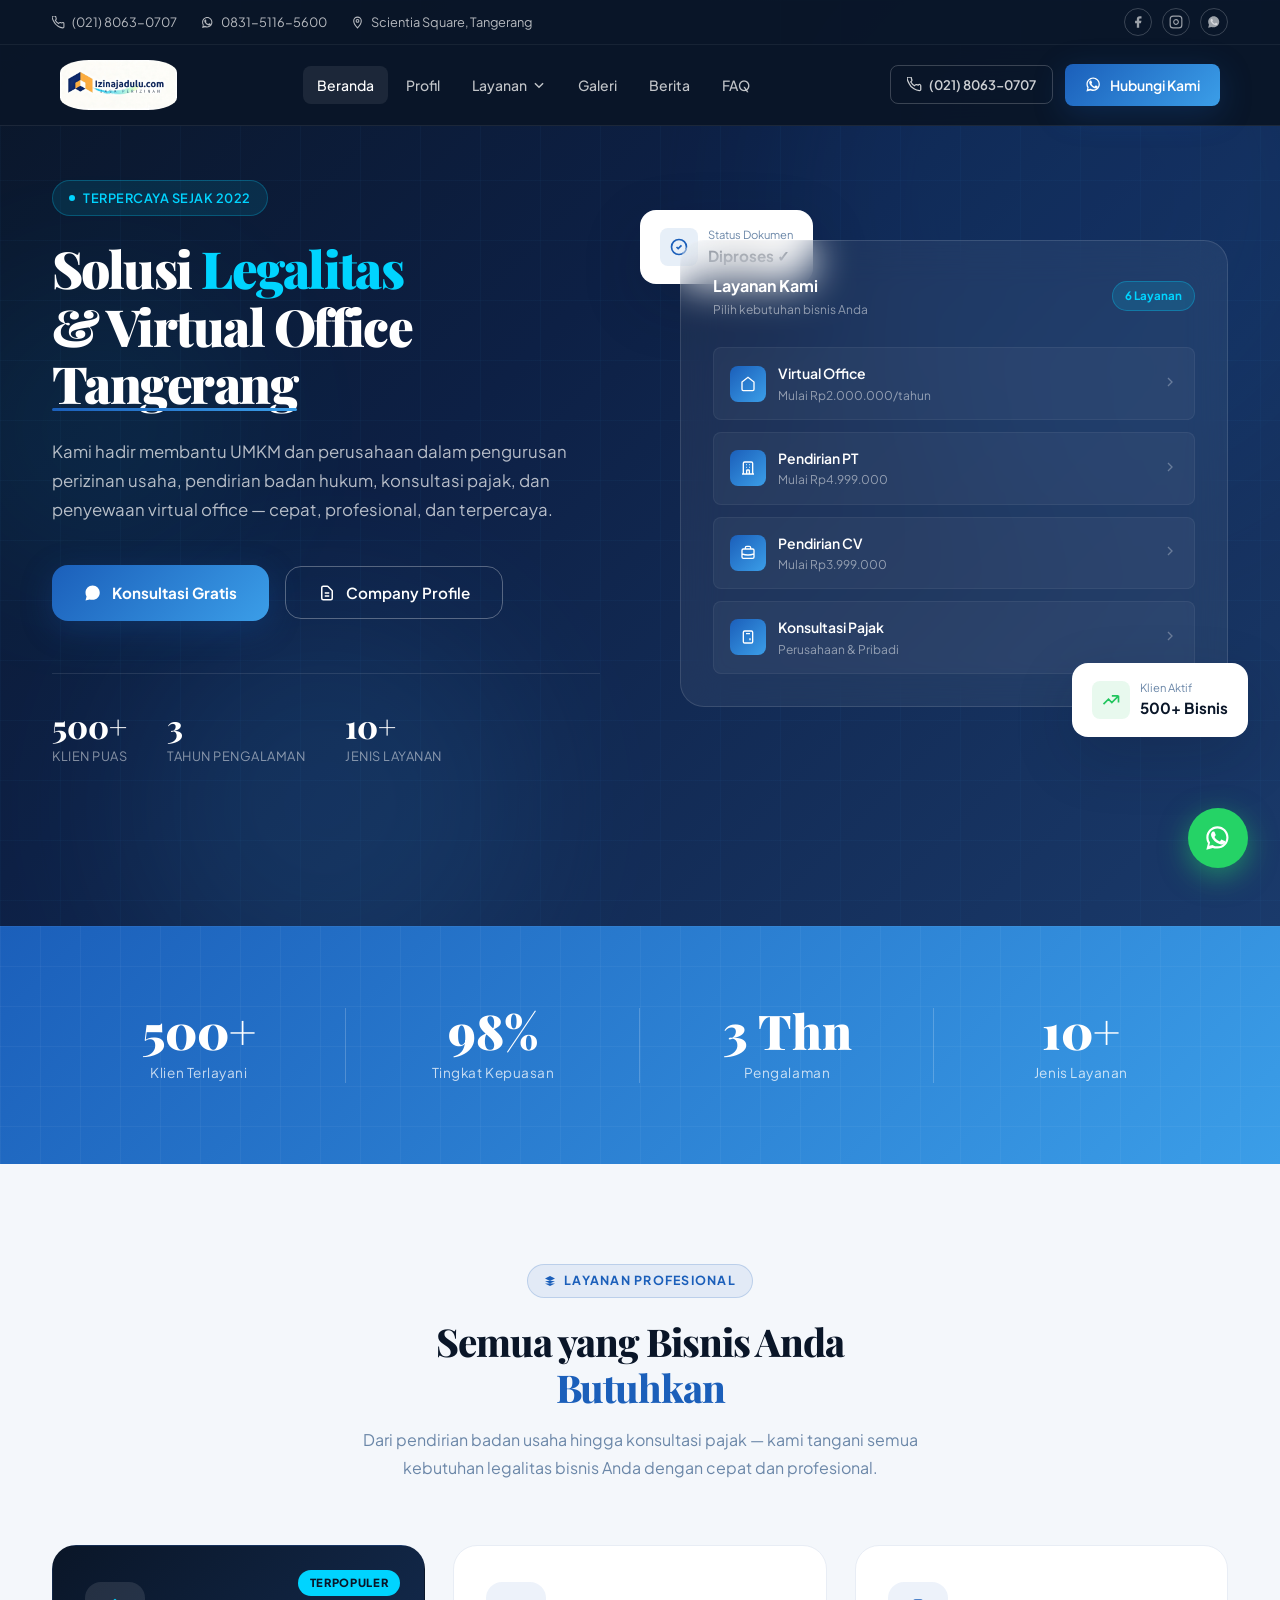
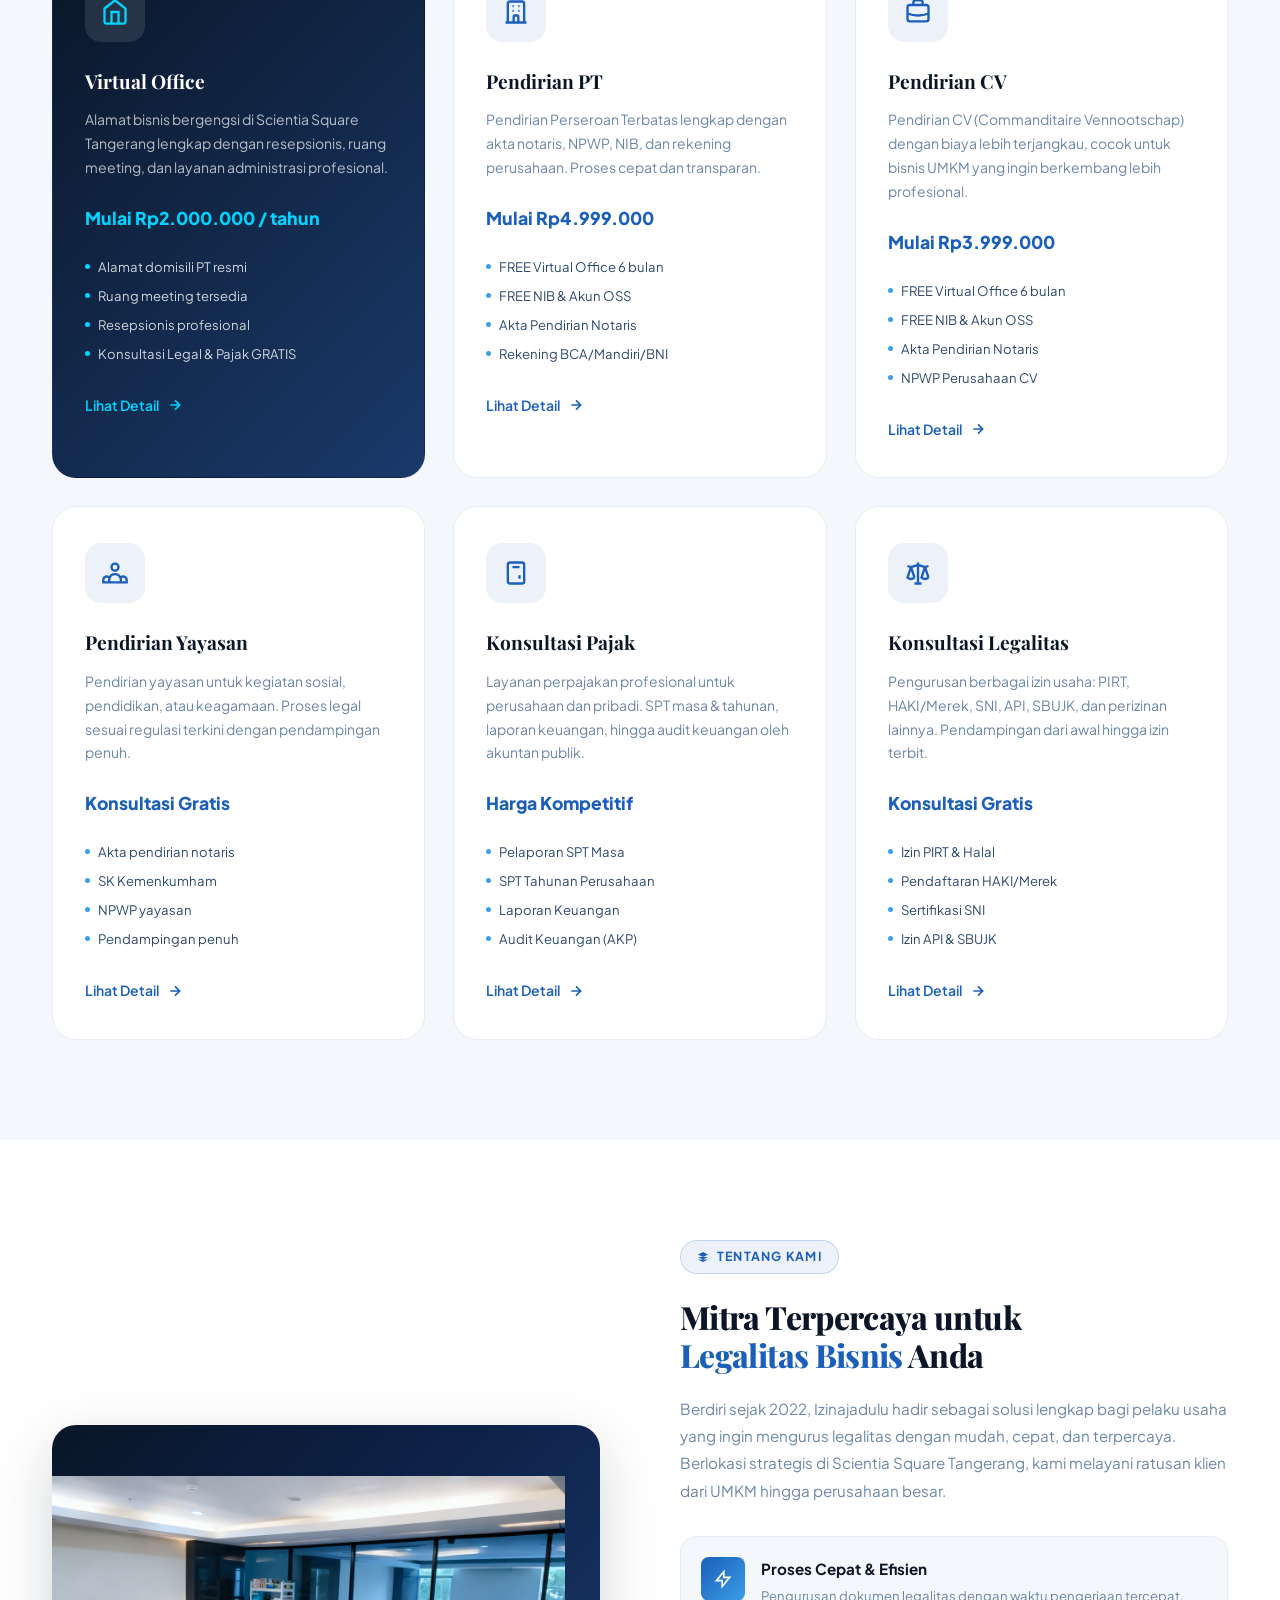
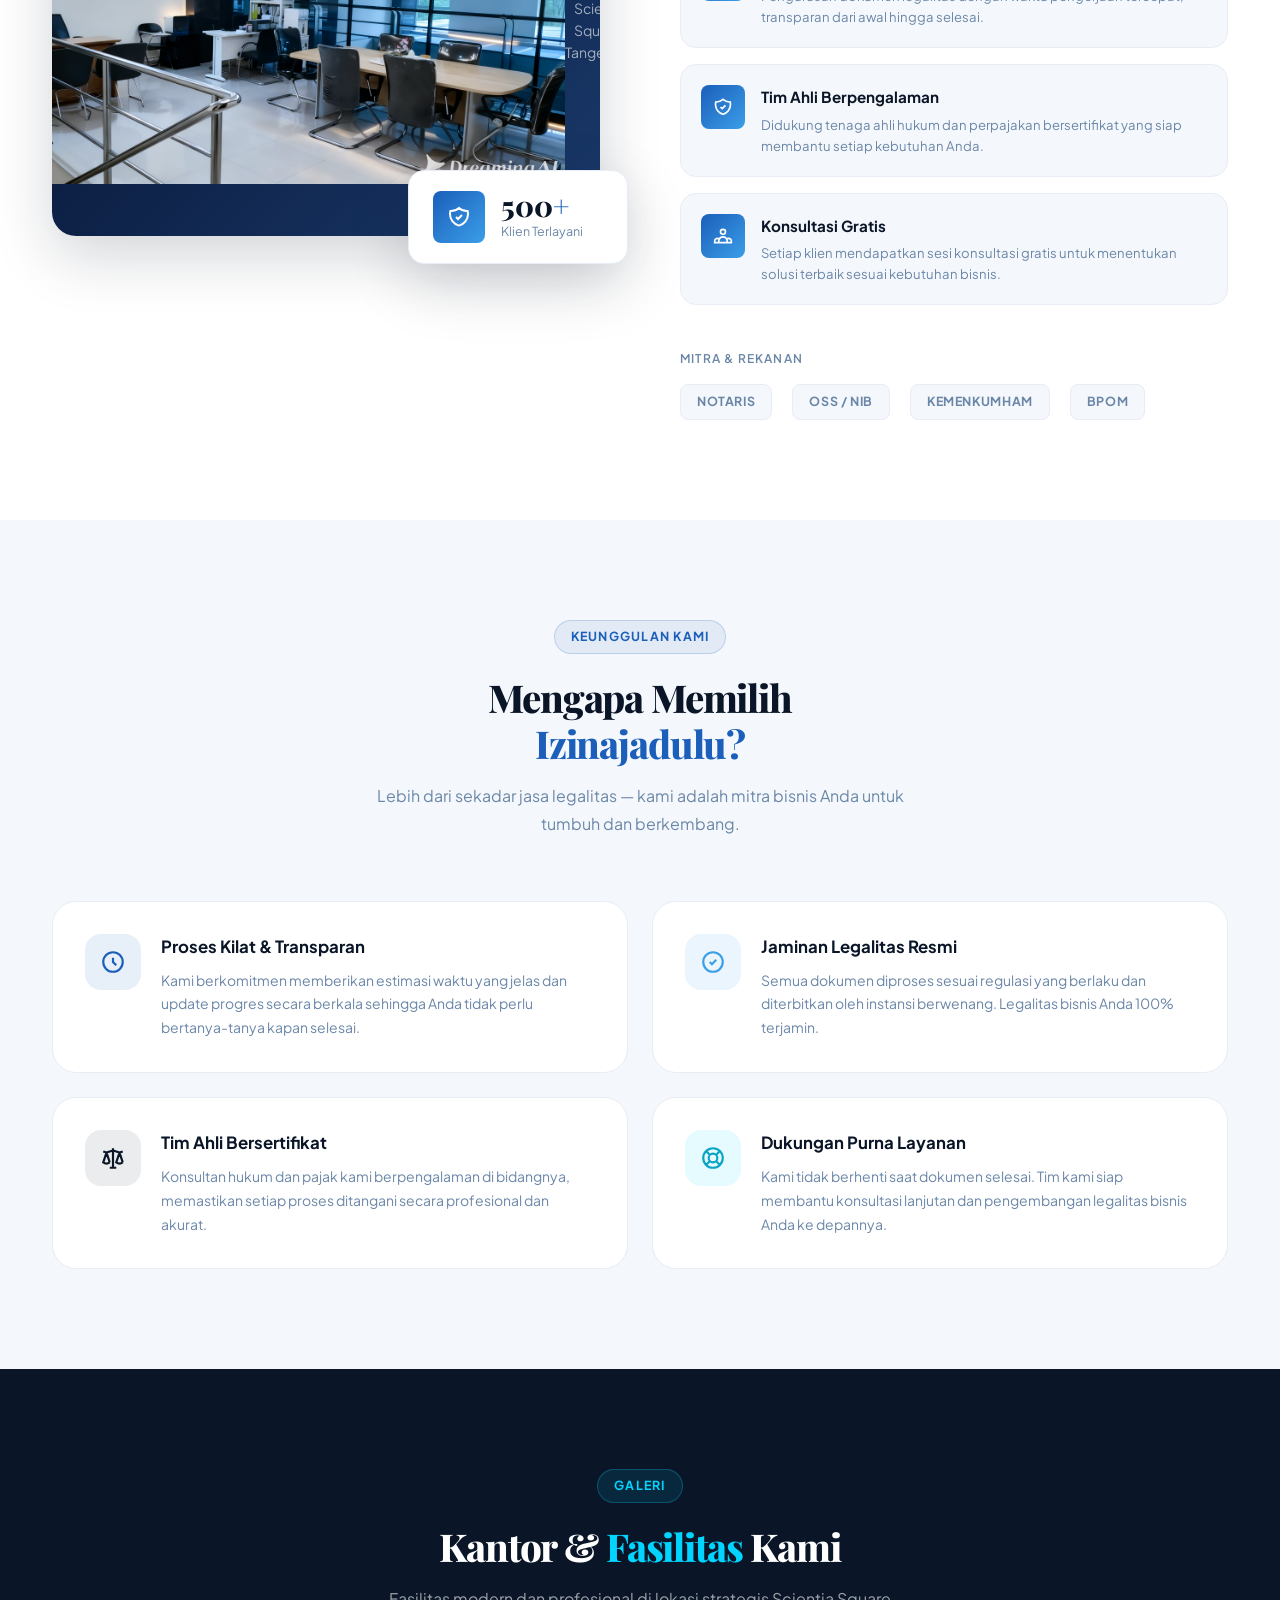
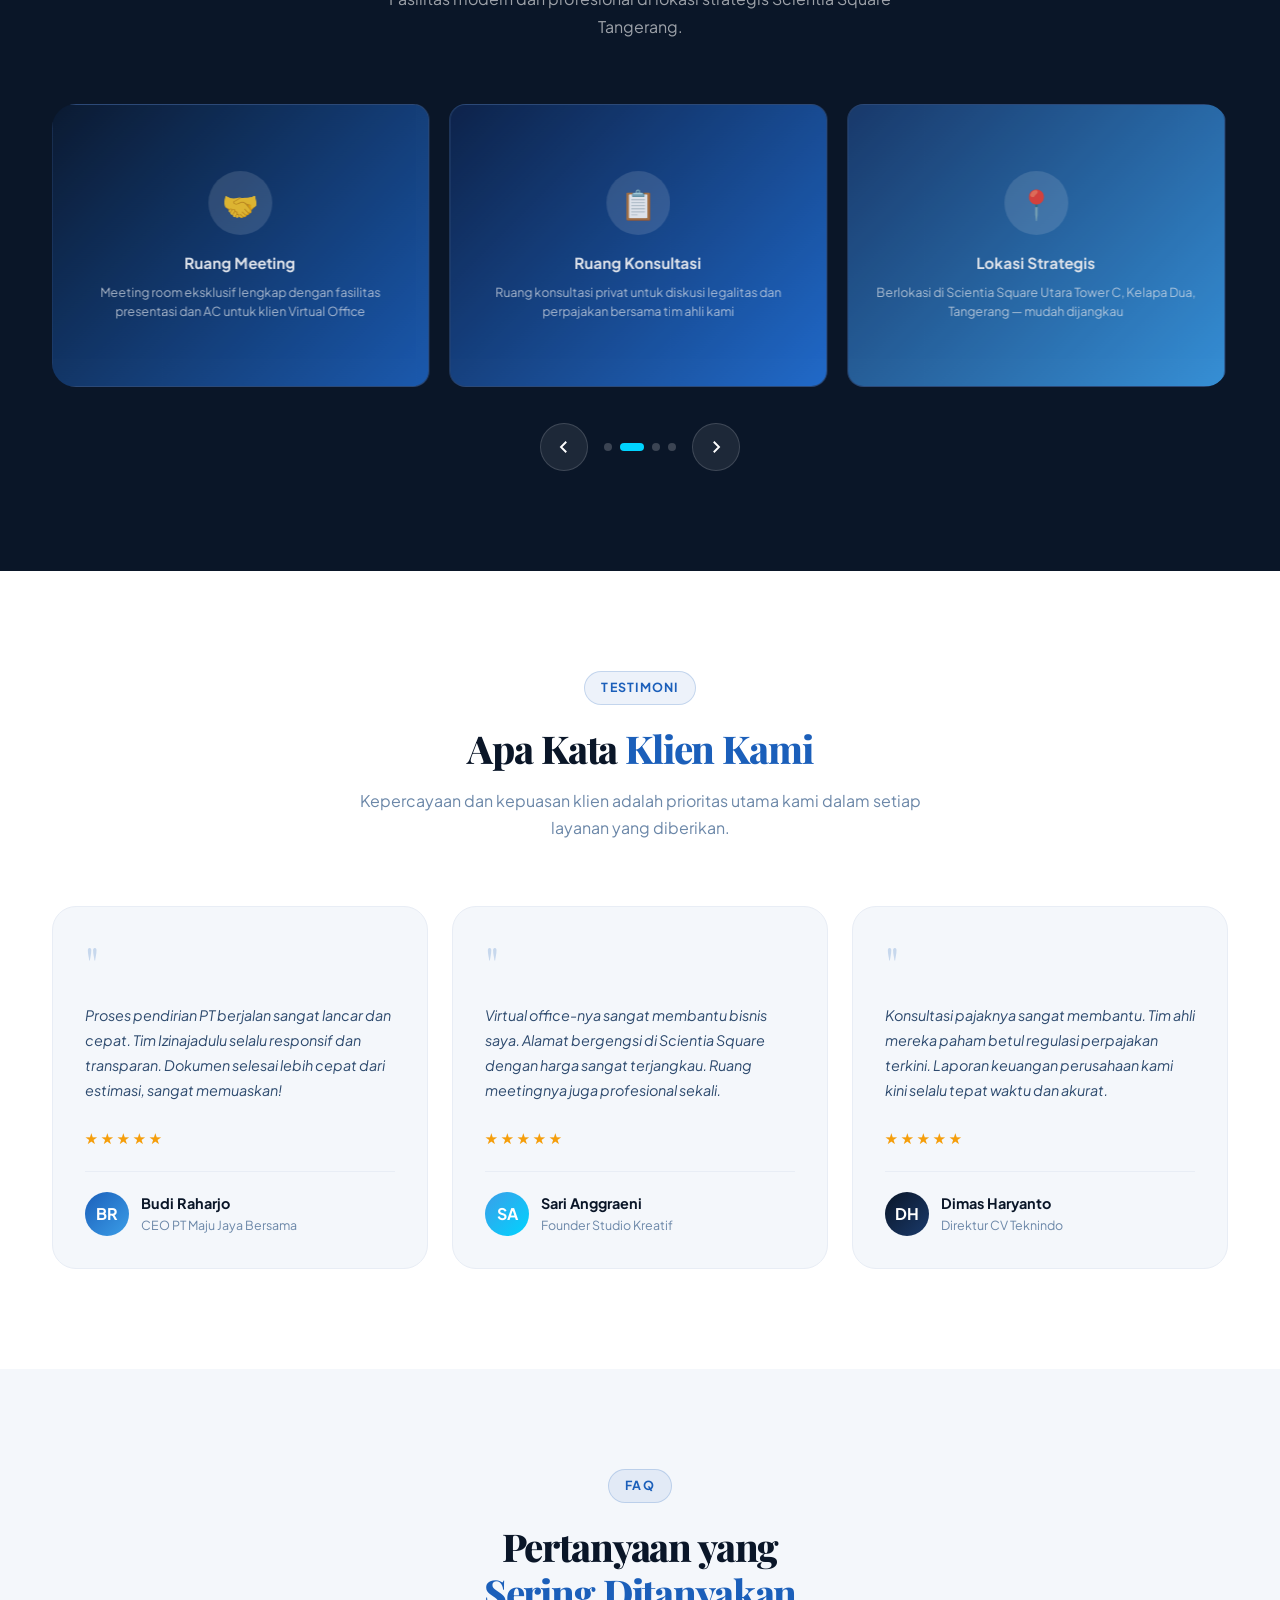
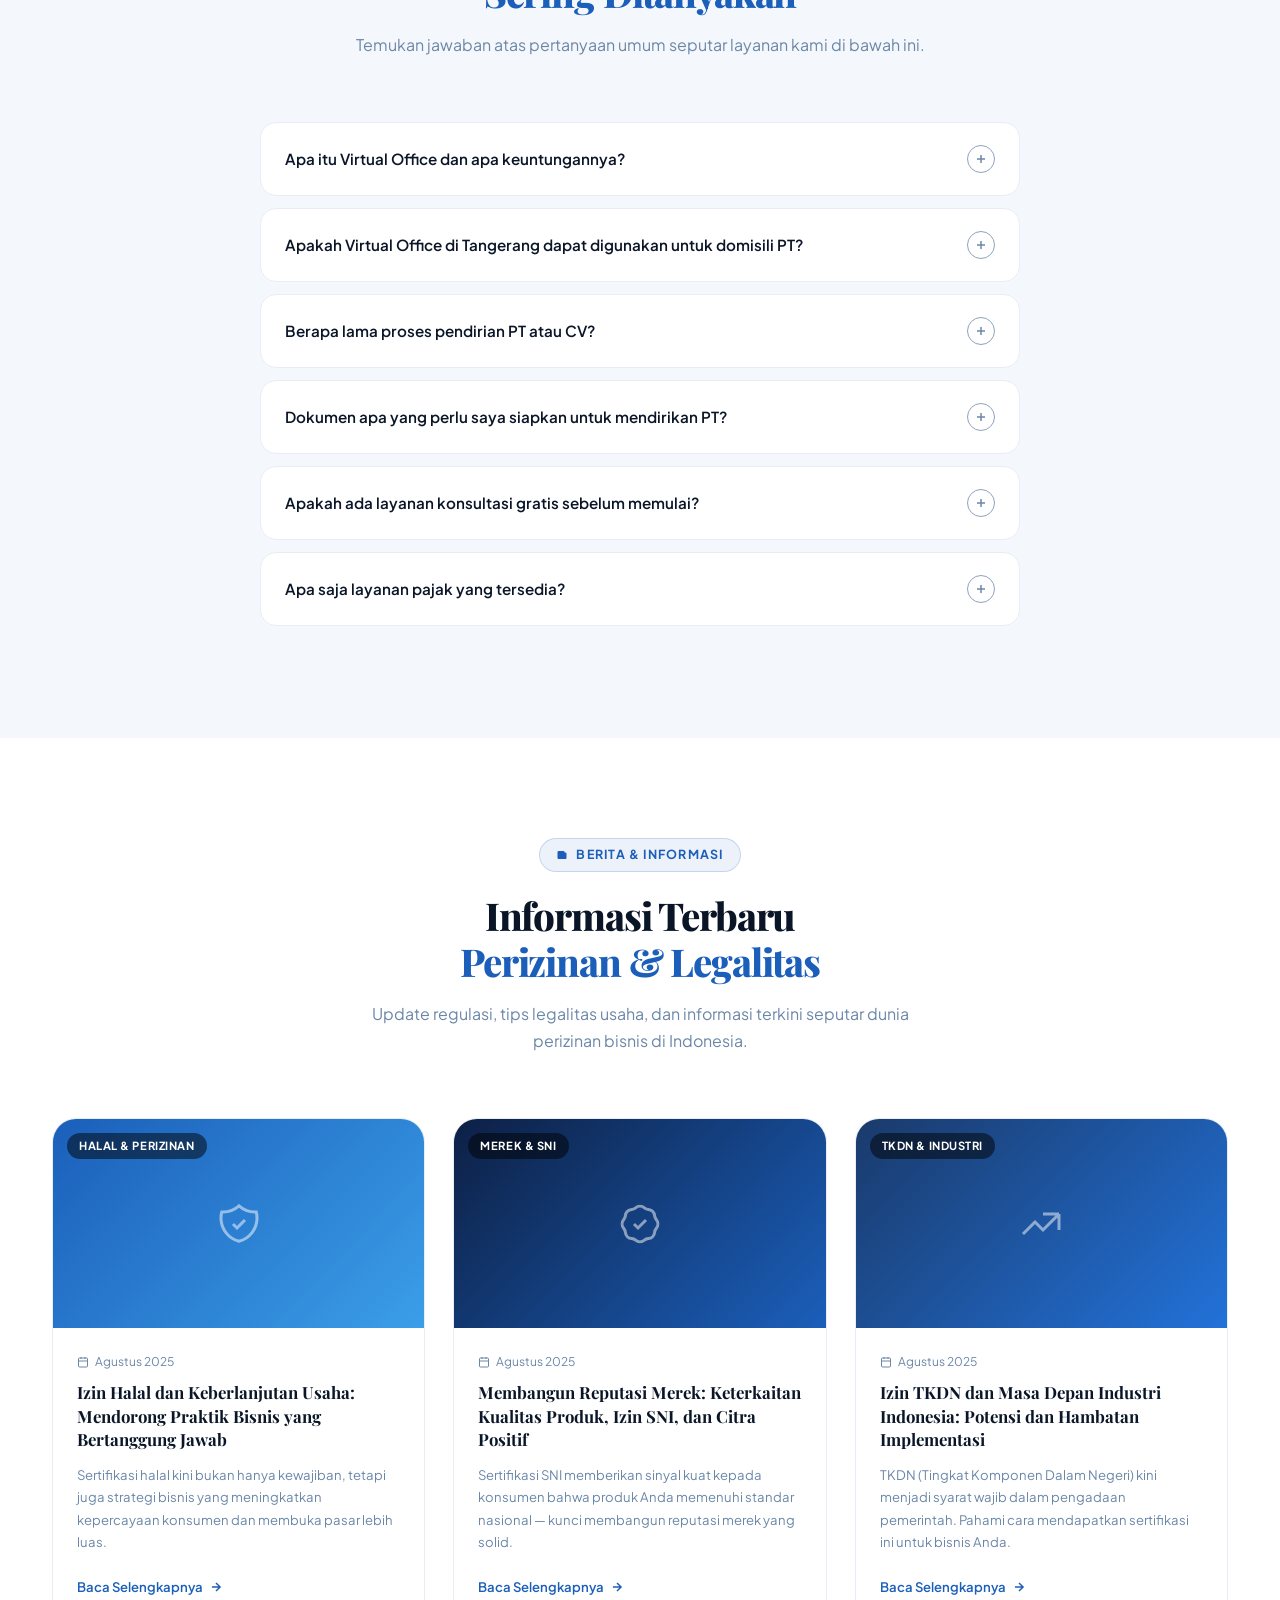
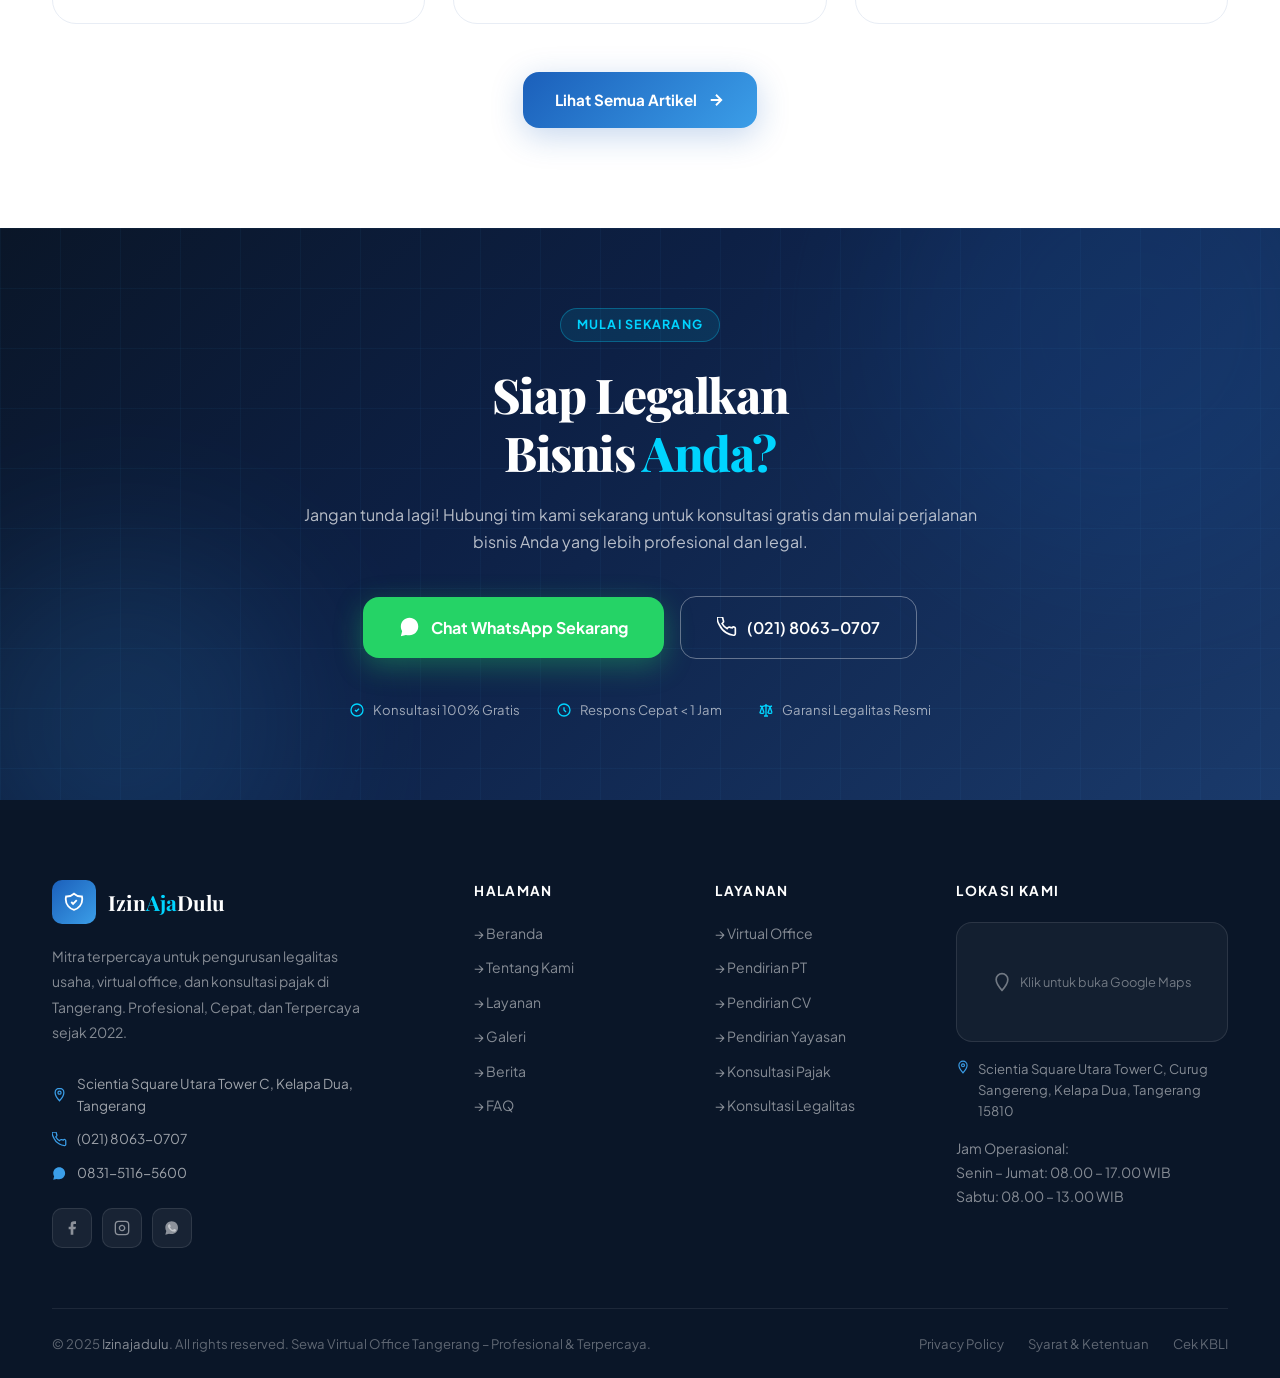
==== index.html @ 46e7389c "up" ====
<!DOCTYPE html>
<html lang="id">

<head>
    <meta charset="UTF-8" />
    <meta name="viewport" content="width=device-width, initial-scale=1.0" />
    <meta name="description"
        content="Izinajadulu – Sewa Virtual Office Tangerang, Jasa Pendirian PT, CV, Yayasan, Konsultasi Pajak & Legalitas Usaha. Profesional, Cepat, Terpercaya sejak 2022." />
    <meta name="keywords"
        content="virtual office tangerang, pendirian PT, pendirian CV, konsultasi pajak, legalitas usaha, izin usaha" />
    <meta property="og:title" content="Izinajadulu – Solusi Legalitas & Virtual Office Tangerang" />
    <meta property="og:description"
        content="Mitra terpercaya untuk pengurusan legalitas usaha, virtual office, dan konsultasi pajak di Tangerang." />
    <meta property="og:type" content="website" />
    <title>Izinajadulu – Sewa Virtual Office & Legalitas Usaha Tangerang</title>
    <link rel="stylesheet" href="/css/style.css" />
    <link rel="preconnect" href="https://fonts.googleapis.com" />
    <link rel="preconnect" href="https://fonts.gstatic.com" crossorigin />
</head>

<body>

    <!-- ============================================================
     LOADER
     ============================================================ -->
    <div id="loader">
        <div class="loader-inner">
            <div class="loader-logo">Izin<span>Aja</span>Dulu</div>
            <div class="loader-bar">
                <div class="loader-bar-fill"></div>
            </div>
        </div>
    </div>

    <!-- ============================================================
     SCROLL PROGRESS
     ============================================================ -->
    <div id="scroll-progress"></div>

    <!-- ============================================================
     NAVBAR
     ============================================================ -->
    <nav id="navbar" role="navigation" aria-label="Navigasi Utama">
        <!-- Top Bar -->
        <div class="nav-top-bar">
            <div class="nav-top-content">
                <div class="nav-top-left">
                    <a href="tel:02180630707" class="nav-top-item">
                        <svg width="13" height="13" fill="none" viewBox="0 0 24 24" stroke="currentColor"
                            stroke-width="2">
                            <path
                                d="M22 16.92v3a2 2 0 01-2.18 2 19.79 19.79 0 01-8.63-3.07A19.5 19.5 0 013.07 9.81 19.79 19.79 0 01.01 1.18 2 2 0 012 0h3a2 2 0 012 1.72 12.84 12.84 0 00.7 2.81 2 2 0 01-.45 2.11L6.09 7.91a16 16 0 006 6l1.27-1.27a2 2 0 012.11-.45 12.84 12.84 0 002.81.7A2 2 0 0122 14v2.92z" />
                        </svg>
                        (021) 8063-0707
                    </a>
                    <a href="https://wa.me/6283151165600" target="_blank" rel="noopener" class="nav-top-item">
                        <svg width="13" height="13" fill="currentColor" viewBox="0 0 24 24">
                            <path
                                d="M17.472 14.382c-.297-.149-1.758-.867-2.03-.967-.273-.099-.471-.148-.67.15-.197.297-.767.966-.94 1.164-.173.199-.347.223-.644.075-.297-.15-1.255-.463-2.39-1.475-.883-.788-1.48-1.761-1.653-2.059-.173-.297-.018-.458.13-.606.134-.133.298-.347.446-.52.149-.174.198-.298.298-.497.099-.198.05-.371-.025-.52-.075-.149-.669-1.612-.916-2.207-.242-.579-.487-.5-.669-.51-.173-.008-.371-.01-.57-.01-.198 0-.52.074-.792.372-.272.297-1.04 1.016-1.04 2.479 0 1.462 1.065 2.875 1.213 3.074.149.198 2.096 3.2 5.077 4.487.709.306 1.262.489 1.694.625.712.227 1.36.195 1.871.118.571-.085 1.758-.719 2.006-1.413.248-.694.248-1.289.173-1.413-.074-.124-.272-.198-.57-.347z" />
                            <path
                                d="M11.5 2C6.262 2 2 6.262 2 11.5c0 1.862.518 3.597 1.414 5.086L2 22l5.567-1.389A9.451 9.451 0 0011.5 21C16.738 21 21 16.738 21 11.5S16.738 2 11.5 2zm0 17.17a7.624 7.624 0 01-3.873-1.052l-.278-.165-2.879.717.746-2.801-.18-.287A7.63 7.63 0 013.83 11.5c0-4.232 3.438-7.67 7.67-7.67 4.232 0 7.67 3.438 7.67 7.67 0 4.232-3.438 7.67-7.67 7.67z" />
                        </svg>
                        0831-5116-5600
                    </a>
                    <a href="https://maps.app.goo.gl/axjuyuGGX519durP9" target="_blank" rel="noopener"
                        class="nav-top-item">
                        <svg width="13" height="13" fill="none" viewBox="0 0 24 24" stroke="currentColor"
                            stroke-width="2">
                            <path
                                d="M12 2C8.13 2 5 5.13 5 9c0 5.25 7 13 7 13s7-7.75 7-13c0-3.87-3.13-7-7-7zm0 9.5c-1.38 0-2.5-1.12-2.5-2.5s1.12-2.5 2.5-2.5 2.5 1.12 2.5 2.5-1.12 2.5-2.5 2.5z" />
                        </svg>
                        Scientia Square, Tangerang
                    </a>
                </div>
                <div class="nav-top-right">
                    <div class="nav-social">
                        <a href="https://web.facebook.com/profile.php?id=61572727354700" target="_blank" rel="noopener"
                            class="social-icon" aria-label="Facebook">
                            <svg width="14" height="14" fill="currentColor" viewBox="0 0 24 24">
                                <path d="M18 2h-3a5 5 0 00-5 5v3H7v4h3v8h4v-8h3l1-4h-4V7a1 1 0 011-1h3z" />
                            </svg>
                        </a>
                        <a href="https://www.instagram.com/izinajadulu" target="_blank" rel="noopener"
                            class="social-icon" aria-label="Instagram">
                            <svg width="14" height="14" fill="none" viewBox="0 0 24 24" stroke="currentColor"
                                stroke-width="2">
                                <rect x="2" y="2" width="20" height="20" rx="5" ry="5" />
                                <path d="M16 11.37A4 4 0 1112.63 8 4 4 0 0116 11.37zm1.5-4.87h.01" />
                            </svg>
                        </a>
                        <a href="https://wa.me/6283151165600" target="_blank" rel="noopener" class="social-icon"
                            aria-label="WhatsApp">
                            <svg width="14" height="14" fill="currentColor" viewBox="0 0 24 24">
                                <path
                                    d="M17.472 14.382c-.297-.149-1.758-.867-2.03-.967-.273-.099-.471-.148-.67.15-.197.297-.767.966-.94 1.164-.173.199-.347.223-.644.075-.297-.15-1.255-.463-2.39-1.475-.883-.788-1.48-1.761-1.653-2.059-.173-.297-.018-.458.13-.606.134-.133.298-.347.446-.52.149-.174.198-.298.298-.497.099-.198.05-.371-.025-.52-.075-.149-.669-1.612-.916-2.207-.242-.579-.487-.5-.669-.51-.173-.008-.371-.01-.57-.01-.198 0-.52.074-.792.372-.272.297-1.04 1.016-1.04 2.479 0 1.462 1.065 2.875 1.213 3.074.149.198 2.096 3.2 5.077 4.487.709.306 1.262.489 1.694.625.712.227 1.36.195 1.871.118.571-.085 1.758-.719 2.006-1.413.248-.694.248-1.289.173-1.413-.074-.124-.272-.198-.57-.347z" />
                                <path
                                    d="M11.5 2C6.262 2 2 6.262 2 11.5c0 1.862.518 3.597 1.414 5.086L2 22l5.567-1.389A9.451 9.451 0 0011.5 21C16.738 21 21 16.738 21 11.5S16.738 2 11.5 2z" />
                            </svg>
                        </a>
                    </div>
                </div>
            </div>
        </div>

        <!-- Main Nav -->
        <div class="nav-main">
            <div class="nav-main-content">
                <!-- Logo -->
                <a href="index.html" class="nav-logo" aria-label="Izinajadulu Home">
                    <div class="nav-logo-icon">
                        <img src="/logo/logoIZIN.jpeg" alt="">
                    </div>
                </a>






                <!-- <div class="nav-logo-text">
                        <span class="nav-logo-name">Izin<span>Aja</span>Dulu</span>
                        <span class="nav-logo-tagline">Legalitas & Virtual Office</span>
                    </div> -->








                <!-- Desktop Menu -->
                <ul class="nav-menu" role="menubar">
                    <li class="nav-item" role="none">
                        <a href="#hero" class="nav-link" data-section="hero" role="menuitem">Beranda</a>
                    </li>
                    <li class="nav-item" role="none">
                        <a href="#profil" class="nav-link" data-section="profil" role="menuitem">Profil</a>
                    </li>
                    <li class="nav-item" role="none">
                        <a href="#layanan" class="nav-link" data-section="layanan" role="menuitem">
                            Layanan
                            <svg width="14" height="14" fill="none" viewBox="0 0 24 24" stroke="currentColor"
                                stroke-width="2.5">
                                <path d="M19 9l-7 7-7-7" />
                            </svg>
                        </a>
                        <div class="nav-dropdown" role="menu" aria-label="Layanan">
                            <a href="layanan/virtual-office.html" class="dropdown-item" role="menuitem">
                                <div class="dropdown-icon">
                                    <svg width="16" height="16" fill="none" viewBox="0 0 24 24" stroke="white"
                                        stroke-width="2">
                                        <path d="M3 9l9-7 9 7v11a2 2 0 01-2 2H5a2 2 0 01-2-2z" />
                                        <polyline points="9 22 9 12 15 12 15 22" />
                                    </svg>
                                </div>
                                <div class="dropdown-text">
                                    <span class="dropdown-label">Virtual Office</span>
                                    <span class="dropdown-desc">Mulai Rp2.000.000/tahun</span>
                                </div>
                            </a>
                            <a href="layanan/pendirian-pt.html" class="dropdown-item" role="menuitem">
                                <div class="dropdown-icon">
                                    <svg width="16" height="16" fill="none" viewBox="0 0 24 24" stroke="white"
                                        stroke-width="2">
                                        <path
                                            d="M19 21V5a2 2 0 00-2-2H7a2 2 0 00-2 2v16m14 0h2m-2 0h-5m-9 0H3m2 0h5M9 7h1m-1 4h1m4-4h1m-1 4h1m-5 10v-5a1 1 0 011-1h2a1 1 0 011 1v5m-4 0h4" />
                                    </svg>
                                </div>
                                <div class="dropdown-text">
                                    <span class="dropdown-label">Pendirian PT</span>
                                    <span class="dropdown-desc">Mulai Rp4.999.000</span>
                                </div>
                            </a>
                            <a href="layanan/pendirian-cv.html" class="dropdown-item" role="menuitem">
                                <div class="dropdown-icon">
                                    <svg width="16" height="16" fill="none" viewBox="0 0 24 24" stroke="white"
                                        stroke-width="2">
                                        <path
                                            d="M21 13.255A23.931 23.931 0 0112 15c-3.183 0-6.22-.62-9-1.745M16 6V4a2 2 0 00-2-2h-4a2 2 0 00-2 2v2m4 6h.01M5 20h14a2 2 0 002-2V8a2 2 0 00-2-2H5a2 2 0 00-2 2v10a2 2 0 002 2z" />
                                    </svg>
                                </div>
                                <div class="dropdown-text">
                                    <span class="dropdown-label">Pendirian CV</span>
                                    <span class="dropdown-desc">Mulai Rp3.999.000</span>
                                </div>
                            </a>
                            <a href="layanan/pendirian-yayasan.html" class="dropdown-item" role="menuitem">
                                <div class="dropdown-icon">
                                    <svg width="16" height="16" fill="none" viewBox="0 0 24 24" stroke="white"
                                        stroke-width="2">
                                        <path
                                            d="M17 20h5v-2a3 3 0 00-5.356-1.857M17 20H7m10 0v-2c0-.656-.126-1.283-.356-1.857M7 20H2v-2a3 3 0 015.356-1.857M7 20v-2c0-.656.126-1.283.356-1.857m0 0a5.002 5.002 0 019.288 0M15 7a3 3 0 11-6 0 3 3 0 016 0z" />
                                    </svg>
                                </div>
                                <div class="dropdown-text">
                                    <span class="dropdown-label">Pendirian Yayasan</span>
                                    <span class="dropdown-desc">Konsultasi gratis</span>
                                </div>
                            </a>
                            <a href="layanan/konsultasi-pajak.html" class="dropdown-item" role="menuitem">
                                <div class="dropdown-icon">
                                    <svg width="16" height="16" fill="none" viewBox="0 0 24 24" stroke="white"
                                        stroke-width="2">
                                        <path
                                            d="M9 7h6m0 10v-3m-3 3h.01M9 17h.01M9 14h.01M12 14h.01M15 11h.01M12 11h.01M9 11h.01M7 21h10a2 2 0 002-2V5a2 2 0 00-2-2H7a2 2 0 00-2 2v14a2 2 0 002 2z" />
                                    </svg>
                                </div>
                                <div class="dropdown-text">
                                    <span class="dropdown-label">Konsultasi Pajak</span>
                                    <span class="dropdown-desc">Perusahaan & Pribadi</span>
                                </div>
                            </a>
                            <a href="layanan/konsultasi-legalitas.html" class="dropdown-item" role="menuitem">
                                <div class="dropdown-icon">
                                    <svg width="16" height="16" fill="none" viewBox="0 0 24 24" stroke="white"
                                        stroke-width="2">
                                        <path
                                            d="M3 6l3 1m0 0l-3 9a5.002 5.002 0 006.001 0M6 7l3 9M6 7l6-2m6 2l3-1m-3 1l-3 9a5.002 5.002 0 006.001 0M18 7l3 9m-3-9l-6-2m0-2v2m0 16V5m0 16H9m3 0h3" />
                                    </svg>
                                </div>
                                <div class="dropdown-text">
                                    <span class="dropdown-label">Konsultasi Legalitas</span>
                                    <span class="dropdown-desc">Perizinan lengkap</span>
                                </div>
                            </a>
                        </div>
                    </li>
                    <li class="nav-item" role="none">
                        <a href="#galeri" class="nav-link" data-section="galeri" role="menuitem">Galeri</a>
                    </li>
                    <li class="nav-item" role="none">
                        <a href="#berita" class="nav-link" data-section="berita" role="menuitem">Berita</a>
                    </li>
                    <li class="nav-item" role="none">
                        <a href="#faq" class="nav-link" data-section="faq" role="menuitem">FAQ</a>
                    </li>
                </ul>

                <!-- CTA Buttons -->
                <div class="nav-cta">
                    <a href="tel:02180630707" class="btn-nav-phone">
                        <svg width="15" height="15" fill="none" viewBox="0 0 24 24" stroke="currentColor"
                            stroke-width="2">
                            <path
                                d="M22 16.92v3a2 2 0 01-2.18 2 19.79 19.79 0 01-8.63-3.07A19.5 19.5 0 013.07 9.81 19.79 19.79 0 01.01 1.18 2 2 0 012 0h3a2 2 0 012 1.72 12.84 12.84 0 00.7 2.81 2 2 0 01-.45 2.11L6.09 7.91a16 16 0 006 6l1.27-1.27a2 2 0 012.11-.45 12.84 12.84 0 002.81.7A2 2 0 0122 14v2.92z" />
                        </svg>
                        (021) 8063-0707
                    </a>
                    <a href="https://wa.me/6283151165600?text=Halo+Izin+Aja+Dulu" target="_blank" rel="noopener"
                        class="btn-nav-wa">
                        <svg width="17" height="17" fill="currentColor" viewBox="0 0 24 24">
                            <path
                                d="M17.472 14.382c-.297-.149-1.758-.867-2.03-.967-.273-.099-.471-.148-.67.15-.197.297-.767.966-.94 1.164-.173.199-.347.223-.644.075-.297-.15-1.255-.463-2.39-1.475-.883-.788-1.48-1.761-1.653-2.059-.173-.297-.018-.458.13-.606.134-.133.298-.347.446-.52.149-.174.198-.298.298-.497.099-.198.05-.371-.025-.52-.075-.149-.669-1.612-.916-2.207-.242-.579-.487-.5-.669-.51-.173-.008-.371-.01-.57-.01-.198 0-.52.074-.792.372-.272.297-1.04 1.016-1.04 2.479 0 1.462 1.065 2.875 1.213 3.074.149.198 2.096 3.2 5.077 4.487.709.306 1.262.489 1.694.625.712.227 1.36.195 1.871.118.571-.085 1.758-.719 2.006-1.413.248-.694.248-1.289.173-1.413-.074-.124-.272-.198-.57-.347z" />
                            <path
                                d="M11.5 2C6.262 2 2 6.262 2 11.5c0 1.862.518 3.597 1.414 5.086L2 22l5.567-1.389A9.451 9.451 0 0011.5 21C16.738 21 21 16.738 21 11.5S16.738 2 11.5 2zm0 17.17a7.624 7.624 0 01-3.873-1.052l-.278-.165-2.879.717.746-2.801-.18-.287A7.63 7.63 0 013.83 11.5c0-4.232 3.438-7.67 7.67-7.67 4.232 0 7.67 3.438 7.67 7.67 0 4.232-3.438 7.67-7.67 7.67z" />
                        </svg>
                        Hubungi Kami
                    </a>
                </div>

                <!-- Hamburger -->
                <button class="nav-hamburger" aria-label="Toggle menu" aria-expanded="false">
                    <span class="hamburger-line"></span>
                    <span class="hamburger-line"></span>
                    <span class="hamburger-line"></span>
                </button>
            </div>

            <!-- Mobile Menu -->
            <div class="nav-mobile" role="menu">
                <a href="#hero" class="mobile-nav-link" role="menuitem">🏠 Beranda</a>
                <a href="#profil" class="mobile-nav-link" role="menuitem">🏢 Profil</a>
                <a href="#layanan" class="mobile-nav-link mobile-layanan-toggle" role="menuitem">
                    📋 Layanan
                    <svg width="14" height="14" fill="none" viewBox="0 0 24 24" stroke="currentColor" stroke-width="2.5"
                        style="margin-left:auto">
                        <path d="M19 9l-7 7-7-7" />
                    </svg>
                </a>
                <div class="mobile-sub mobile-layanan-sub" style="display:none">
                    <a href="layanan/virtual-office.html" class="mobile-sub-link">Virtual Office</a>
                    <a href="layanan/pendirian-pt.html" class="mobile-sub-link">Pendirian PT</a>
                    <a href="layanan/pendirian-cv.html" class="mobile-sub-link">Pendirian CV</a>
                    <a href="layanan/pendirian-yayasan.html" class="mobile-sub-link">Pendirian Yayasan</a>
                    <a href="layanan/konsultasi-pajak.html" class="mobile-sub-link">Konsultasi Pajak</a>
                    <a href="layanan/konsultasi-legalitas.html" class="mobile-sub-link">Konsultasi Legalitas</a>
                </div>
                <a href="#galeri" class="mobile-nav-link" role="menuitem">🖼️ Galeri</a>
                <a href="#berita" class="mobile-nav-link" role="menuitem">📰 Berita</a>
                <a href="#faq" class="mobile-nav-link" role="menuitem">❓ FAQ</a>
                <div class="mobile-cta-group">
                    <a href="tel:02180630707" class="btn-secondary" style="justify-content:center">
                        <svg width="16" height="16" fill="none" viewBox="0 0 24 24" stroke="currentColor"
                            stroke-width="2">
                            <path
                                d="M22 16.92v3a2 2 0 01-2.18 2 19.79 19.79 0 01-8.63-3.07A19.5 19.5 0 013.07 9.81 19.79 19.79 0 01.01 1.18 2 2 0 012 0h3a2 2 0 012 1.72 12.84 12.84 0 00.7 2.81 2 2 0 01-.45 2.11L6.09 7.91a16 16 0 006 6l1.27-1.27a2 2 0 012.11-.45 12.84 12.84 0 002.81.7A2 2 0 0122 14v2.92z" />
                        </svg>
                        Telepon
                    </a>
                    <a href="https://wa.me/6283151165600?text=Halo+Izin+Aja+Dulu" target="_blank" rel="noopener"
                        class="btn-primary" style="justify-content:center">
                        <svg width="17" height="17" fill="currentColor" viewBox="0 0 24 24">
                            <path
                                d="M17.472 14.382c-.297-.149-1.758-.867-2.03-.967-.273-.099-.471-.148-.67.15-.197.297-.767.966-.94 1.164-.173.199-.347.223-.644.075-.297-.15-1.255-.463-2.39-1.475-.883-.788-1.48-1.761-1.653-2.059-.173-.297-.018-.458.13-.606.134-.133.298-.347.446-.52.149-.174.198-.298.298-.497.099-.198.05-.371-.025-.52-.075-.149-.669-1.612-.916-2.207-.242-.579-.487-.5-.669-.51-.173-.008-.371-.01-.57-.01-.198 0-.52.074-.792.372-.272.297-1.04 1.016-1.04 2.479 0 1.462 1.065 2.875 1.213 3.074.149.198 2.096 3.2 5.077 4.487.709.306 1.262.489 1.694.625.712.227 1.36.195 1.871.118.571-.085 1.758-.719 2.006-1.413.248-.694.248-1.289.173-1.413-.074-.124-.272-.198-.57-.347z" />
                            <path
                                d="M11.5 2C6.262 2 2 6.262 2 11.5c0 1.862.518 3.597 1.414 5.086L2 22l5.567-1.389A9.451 9.451 0 0011.5 21C16.738 21 21 16.738 21 11.5S16.738 2 11.5 2z" />
                        </svg>
                        WhatsApp
                    </a>
                </div>
            </div>
        </div>
    </nav>

    <!-- ============================================================
     HERO
     ============================================================ -->
    <section id="hero">
        <div class="hero-bg-shapes">
            <div class="hero-shape hero-shape-1"></div>
            <div class="hero-shape hero-shape-2"></div>
            <div class="hero-shape hero-shape-3"></div>
        </div>
        <div class="hero-grid-overlay"></div>

        <div class="container">
            <div class="hero-content">
                <!-- Left: Text -->
                <div class="hero-text-col">
                    <div class="hero-badge">
                        <span class="hero-badge-dot"></span>
                        Terpercaya Sejak 2022
                    </div>

                    <h1 class="hero-title">
                        Solusi <span class="accent">Legalitas</span><br>
                        &amp; Virtual Office<br>
                        <span class="underline-text">Tangerang</span>
                    </h1>

                    <p class="hero-desc">
                        Kami hadir membantu UMKM dan perusahaan dalam pengurusan perizinan usaha, pendirian badan hukum,
                        konsultasi pajak, dan penyewaan virtual office — cepat, profesional, dan terpercaya.
                    </p>

                    <div class="hero-cta">
                        <a href="https://wa.me/6283151165600?text=Halo+Izin+Aja+Dulu" target="_blank" rel="noopener"
                            class="btn-primary">
                            <svg width="18" height="18" fill="currentColor" viewBox="0 0 24 24">
                                <path
                                    d="M17.472 14.382c-.297-.149-1.758-.867-2.03-.967-.273-.099-.471-.148-.67.15-.197.297-.767.966-.94 1.164-.173.199-.347.223-.644.075-.297-.15-1.255-.463-2.39-1.475-.883-.788-1.48-1.761-1.653-2.059-.173-.297-.018-.458.13-.606.134-.133.298-.347.446-.52.149-.174.198-.298.298-.497.099-.198.05-.371-.025-.52-.075-.149-.669-1.612-.916-2.207-.242-.579-.487-.5-.669-.51-.173-.008-.371-.01-.57-.01-.198 0-.52.074-.792.372-.272.297-1.04 1.016-1.04 2.479 0 1.462 1.065 2.875 1.213 3.074.149.198 2.096 3.2 5.077 4.487.709.306 1.262.489 1.694.625.712.227 1.36.195 1.871.118.571-.085 1.758-.719 2.006-1.413.248-.694.248-1.289.173-1.413-.074-.124-.272-.198-.57-.347z" />
                                <path
                                    d="M11.5 2C6.262 2 2 6.262 2 11.5c0 1.862.518 3.597 1.414 5.086L2 22l5.567-1.389A9.451 9.451 0 0011.5 21C16.738 21 21 16.738 21 11.5S16.738 2 11.5 2z" />
                            </svg>
                            Konsultasi Gratis
                        </a>
                        <button class="btn-secondary" data-doc="company-profile">
                            <svg width="18" height="18" fill="none" viewBox="0 0 24 24" stroke="currentColor"
                                stroke-width="2">
                                <path
                                    d="M9 12h6m-6 4h6m2 5H7a2 2 0 01-2-2V5a2 2 0 012-2h5.586a1 1 0 01.707.293l5.414 5.414a1 1 0 01.293.707V19a2 2 0 01-2 2z" />
                            </svg>
                            Company Profile
                        </button>
                    </div>

                    <div class="hero-stats">
                        <div class="hero-stat">
                            <div class="hero-stat-num" data-count="500" data-suffix="+">500+</div>
                            <div class="hero-stat-label">Klien Puas</div>
                        </div>
                        <div class="hero-stat">
                            <div class="hero-stat-num" data-count="3" data-suffix="">3+</div>
                            <div class="hero-stat-label">Tahun Pengalaman</div>
                        </div>
                        <div class="hero-stat">
                            <div class="hero-stat-num" data-count="10" data-suffix="+">10+</div>
                            <div class="hero-stat-label">Jenis Layanan</div>
                        </div>
                    </div>
                </div>

                <!-- Right: Visual Card -->
                <div class="hero-visual">
                    <!-- Floating Card 1 -->
                    <div class="hero-float-card hero-float-1">
                        <div class="float-content">
                            <div class="float-icon blue">
                                <svg width="20" height="20" fill="none" viewBox="0 0 24 24" stroke="currentColor"
                                    stroke-width="2">
                                    <path d="M9 12l2 2 4-4m6 2a9 9 0 11-18 0 9 9 0 0118 0z" />
                                </svg>
                            </div>
                            <div class="float-text">
                                <span class="float-label">Status Dokumen</span>
                                <span class="float-value">Diproses ✓</span>
                            </div>
                        </div>
                    </div>

                    <!-- Main Card -->
                    <div class="hero-card-main">
                        <div class="hero-card-header">
                            <div>
                                <div class="hero-card-title">Layanan Kami</div>
                                <div class="hero-card-subtitle">Pilih kebutuhan bisnis Anda</div>
                            </div>
                            <div class="hero-card-badge">6 Layanan</div>
                        </div>

                        <div class="service-list">
                            <a href="layanan/virtual-office.html" class="service-item">
                                <div class="service-item-left">
                                    <div class="service-item-icon">
                                        <svg width="16" height="16" fill="none" viewBox="0 0 24 24" stroke="white"
                                            stroke-width="2">
                                            <path d="M3 9l9-7 9 7v11a2 2 0 01-2 2H5a2 2 0 01-2-2z" />
                                        </svg>
                                    </div>
                                    <div>
                                        <div class="service-item-name">Virtual Office</div>
                                        <div class="service-item-price">Mulai Rp2.000.000/tahun</div>
                                    </div>
                                </div>
                                <div class="service-item-arrow">
                                    <svg width="16" height="16" fill="none" viewBox="0 0 24 24" stroke="currentColor"
                                        stroke-width="2">
                                        <path d="M9 18l6-6-6-6" />
                                    </svg>
                                </div>
                            </a>

                            <a href="layanan/pendirian-pt.html" class="service-item">
                                <div class="service-item-left">
                                    <div class="service-item-icon">
                                        <svg width="16" height="16" fill="none" viewBox="0 0 24 24" stroke="white"
                                            stroke-width="2">
                                            <path
                                                d="M19 21V5a2 2 0 00-2-2H7a2 2 0 00-2 2v16m14 0h2m-2 0h-5m-9 0H3m2 0h5M9 7h1m-1 4h1m4-4h1m-1 4h1m-5 10v-5a1 1 0 011-1h2a1 1 0 011 1v5m-4 0h4" />
                                        </svg>
                                    </div>
                                    <div>
                                        <div class="service-item-name">Pendirian PT</div>
                                        <div class="service-item-price">Mulai Rp4.999.000</div>
                                    </div>
                                </div>
                                <div class="service-item-arrow">
                                    <svg width="16" height="16" fill="none" viewBox="0 0 24 24" stroke="currentColor"
                                        stroke-width="2">
                                        <path d="M9 18l6-6-6-6" />
                                    </svg>
                                </div>
                            </a>

                            <a href="layanan/pendirian-cv.html" class="service-item">
                                <div class="service-item-left">
                                    <div class="service-item-icon">
                                        <svg width="16" height="16" fill="none" viewBox="0 0 24 24" stroke="white"
                                            stroke-width="2">
                                            <path
                                                d="M21 13.255A23.931 23.931 0 0112 15c-3.183 0-6.22-.62-9-1.745M16 6V4a2 2 0 00-2-2h-4a2 2 0 00-2 2v2m4 6h.01M5 20h14a2 2 0 002-2V8a2 2 0 00-2-2H5a2 2 0 00-2 2v10a2 2 0 002 2z" />
                                        </svg>
                                    </div>
                                    <div>
                                        <div class="service-item-name">Pendirian CV</div>
                                        <div class="service-item-price">Mulai Rp3.999.000</div>
                                    </div>
                                </div>
                                <div class="service-item-arrow">
                                    <svg width="16" height="16" fill="none" viewBox="0 0 24 24" stroke="currentColor"
                                        stroke-width="2">
                                        <path d="M9 18l6-6-6-6" />
                                    </svg>
                                </div>
                            </a>

                            <a href="layanan/konsultasi-pajak.html" class="service-item">
                                <div class="service-item-left">
                                    <div class="service-item-icon">
                                        <svg width="16" height="16" fill="none" viewBox="0 0 24 24" stroke="white"
                                            stroke-width="2">
                                            <path
                                                d="M9 7h6m0 10v-3m-3 3h.01M9 17h.01M9 14h.01M12 14h.01M15 11h.01M12 11h.01M9 11h.01M7 21h10a2 2 0 002-2V5a2 2 0 00-2-2H7a2 2 0 00-2 2v14a2 2 0 002 2z" />
                                        </svg>
                                    </div>
                                    <div>
                                        <div class="service-item-name">Konsultasi Pajak</div>
                                        <div class="service-item-price">Perusahaan & Pribadi</div>
                                    </div>
                                </div>
                                <div class="service-item-arrow">
                                    <svg width="16" height="16" fill="none" viewBox="0 0 24 24" stroke="currentColor"
                                        stroke-width="2">
                                        <path d="M9 18l6-6-6-6" />
                                    </svg>
                                </div>
                            </a>
                        </div>
                    </div>

                    <!-- Floating Card 2 -->
                    <div class="hero-float-card hero-float-2">
                        <div class="float-content">
                            <div class="float-icon green">
                                <svg width="20" height="20" fill="none" viewBox="0 0 24 24" stroke="currentColor"
                                    stroke-width="2">
                                    <path d="M13 7h8m0 0v8m0-8l-8 8-4-4-6 6" />
                                </svg>
                            </div>
                            <div class="float-text">
                                <span class="float-label">Klien Aktif</span>
                                <span class="float-value">500+ Bisnis</span>
                            </div>
                        </div>
                    </div>
                </div>
            </div>
        </div>
    </section>

    <!-- ============================================================
     STATS STRIP
     ============================================================ -->
    <div id="stats-strip" role="region" aria-label="Statistik">
        <div class="container">
            <div class="stats-grid">
                <div class="stat-item reveal">
                    <div class="stat-num" data-count="500" data-suffix="+">500+</div>
                    <div class="stat-label">Klien Terlayani</div>
                </div>
                <div class="stat-item reveal reveal-delay-1">
                    <div class="stat-num" data-count="98" data-suffix="%">98%</div>
                    <div class="stat-label">Tingkat Kepuasan</div>
                </div>
                <div class="stat-item reveal reveal-delay-2">
                    <div class="stat-num" data-count="3" data-suffix=" Thn">3 Thn</div>
                    <div class="stat-label">Pengalaman</div>
                </div>
                <div class="stat-item reveal reveal-delay-3">
                    <div class="stat-num" data-count="10" data-suffix="+">10+</div>
                    <div class="stat-label">Jenis Layanan</div>
                </div>
            </div>
        </div>
    </div>

    <!-- ============================================================
     LAYANAN (SERVICES)
     ============================================================ -->
    <section id="layanan" aria-label="Layanan Kami">
        <div class="container">
            <div class="section-header reveal">
                <div class="section-tag">
                    <svg width="12" height="12" fill="currentColor" viewBox="0 0 24 24">
                        <path d="M12 2L2 7l10 5 10-5-10-5zM2 17l10 5 10-5M2 12l10 5 10-5" />
                    </svg>
                    Layanan Profesional
                </div>
                <h2 class="section-title">Semua yang Bisnis Anda<br><span class="highlight">Butuhkan</span></h2>
                <p class="section-subtitle">Dari pendirian badan usaha hingga konsultasi pajak — kami tangani semua
                    kebutuhan legalitas bisnis Anda dengan cepat dan profesional.</p>
            </div>

            <div class="services-grid">
                <!-- Virtual Office -->
                <article class="service-card featured reveal" data-href="layanan/virtual-office.html">
                    <div class="featured-badge">Terpopuler</div>
                    <div class="service-card-icon">
                        <svg width="28" height="28" fill="none" viewBox="0 0 24 24" stroke="currentColor"
                            stroke-width="2">
                            <path d="M3 9l9-7 9 7v11a2 2 0 01-2 2H5a2 2 0 01-2-2z" />
                            <polyline points="9 22 9 12 15 12 15 22" />
                        </svg>
                    </div>
                    <h3 class="service-card-title">Virtual Office</h3>
                    <p class="service-card-desc">Alamat bisnis bergengsi di Scientia Square Tangerang lengkap dengan
                        resepsionis, ruang meeting, dan layanan administrasi profesional.</p>
                    <div class="service-card-price">Mulai Rp2.000.000 / tahun</div>
                    <ul class="service-card-features">
                        <li class="service-feature"><span class="service-feature-dot"></span>Alamat domisili PT resmi
                        </li>
                        <li class="service-feature"><span class="service-feature-dot"></span>Ruang meeting tersedia</li>
                        <li class="service-feature"><span class="service-feature-dot"></span>Resepsionis profesional
                        </li>
                        <li class="service-feature"><span class="service-feature-dot"></span>Konsultasi Legal & Pajak
                            GRATIS</li>
                    </ul>
                    <span class="service-card-btn">
                        Lihat Detail
                        <svg width="16" height="16" fill="none" viewBox="0 0 24 24" stroke="currentColor"
                            stroke-width="2.5">
                            <path d="M5 12h14M12 5l7 7-7 7" />
                        </svg>
                    </span>
                </article>

                <!-- Pendirian PT -->
                <article class="service-card reveal reveal-delay-1" data-href="layanan/pendirian-pt.html">
                    <div class="service-card-icon">
                        <svg width="28" height="28" fill="none" viewBox="0 0 24 24" stroke="currentColor"
                            stroke-width="2">
                            <path
                                d="M19 21V5a2 2 0 00-2-2H7a2 2 0 00-2 2v16m14 0h2m-2 0h-5m-9 0H3m2 0h5M9 7h1m-1 4h1m4-4h1m-1 4h1m-5 10v-5a1 1 0 011-1h2a1 1 0 011 1v5m-4 0h4" />
                        </svg>
                    </div>
                    <h3 class="service-card-title">Pendirian PT</h3>
                    <p class="service-card-desc">Pendirian Perseroan Terbatas lengkap dengan akta notaris, NPWP, NIB,
                        dan rekening perusahaan. Proses cepat dan transparan.</p>
                    <div class="service-card-price">Mulai Rp4.999.000</div>
                    <ul class="service-card-features">
                        <li class="service-feature"><span class="service-feature-dot"></span>FREE Virtual Office 6 bulan
                        </li>
                        <li class="service-feature"><span class="service-feature-dot"></span>FREE NIB & Akun OSS</li>
                        <li class="service-feature"><span class="service-feature-dot"></span>Akta Pendirian Notaris</li>
                        <li class="service-feature"><span class="service-feature-dot"></span>Rekening BCA/Mandiri/BNI
                        </li>
                    </ul>
                    <span class="service-card-btn">
                        Lihat Detail
                        <svg width="16" height="16" fill="none" viewBox="0 0 24 24" stroke="currentColor"
                            stroke-width="2.5">
                            <path d="M5 12h14M12 5l7 7-7 7" />
                        </svg>
                    </span>
                </article>

                <!-- Pendirian CV -->
                <article class="service-card reveal reveal-delay-2" data-href="layanan/pendirian-cv.html">
                    <div class="service-card-icon">
                        <svg width="28" height="28" fill="none" viewBox="0 0 24 24" stroke="currentColor"
                            stroke-width="2">
                            <path
                                d="M21 13.255A23.931 23.931 0 0112 15c-3.183 0-6.22-.62-9-1.745M16 6V4a2 2 0 00-2-2h-4a2 2 0 00-2 2v2m4 6h.01M5 20h14a2 2 0 002-2V8a2 2 0 00-2-2H5a2 2 0 00-2 2v10a2 2 0 002 2z" />
                        </svg>
                    </div>
                    <h3 class="service-card-title">Pendirian CV</h3>
                    <p class="service-card-desc">Pendirian CV (Commanditaire Vennootschap) dengan biaya lebih
                        terjangkau, cocok untuk bisnis UMKM yang ingin berkembang lebih profesional.</p>
                    <div class="service-card-price">Mulai Rp3.999.000</div>
                    <ul class="service-card-features">
                        <li class="service-feature"><span class="service-feature-dot"></span>FREE Virtual Office 6 bulan
                        </li>
                        <li class="service-feature"><span class="service-feature-dot"></span>FREE NIB & Akun OSS</li>
                        <li class="service-feature"><span class="service-feature-dot"></span>Akta Pendirian Notaris</li>
                        <li class="service-feature"><span class="service-feature-dot"></span>NPWP Perusahaan CV</li>
                    </ul>
                    <span class="service-card-btn">
                        Lihat Detail
                        <svg width="16" height="16" fill="none" viewBox="0 0 24 24" stroke="currentColor"
                            stroke-width="2.5">
                            <path d="M5 12h14M12 5l7 7-7 7" />
                        </svg>
                    </span>
                </article>

                <!-- Pendirian Yayasan -->
                <article class="service-card reveal" data-href="layanan/pendirian-yayasan.html">
                    <div class="service-card-icon">
                        <svg width="28" height="28" fill="none" viewBox="0 0 24 24" stroke="currentColor"
                            stroke-width="2">
                            <path
                                d="M17 20h5v-2a3 3 0 00-5.356-1.857M17 20H7m10 0v-2c0-.656-.126-1.283-.356-1.857M7 20H2v-2a3 3 0 015.356-1.857M7 20v-2c0-.656.126-1.283.356-1.857m0 0a5.002 5.002 0 019.288 0M15 7a3 3 0 11-6 0 3 3 0 016 0z" />
                        </svg>
                    </div>
                    <h3 class="service-card-title">Pendirian Yayasan</h3>
                    <p class="service-card-desc">Pendirian yayasan untuk kegiatan sosial, pendidikan, atau keagamaan.
                        Proses legal sesuai regulasi terkini dengan pendampingan penuh.</p>
                    <div class="service-card-price">Konsultasi Gratis</div>
                    <ul class="service-card-features">
                        <li class="service-feature"><span class="service-feature-dot"></span>Akta pendirian notaris</li>
                        <li class="service-feature"><span class="service-feature-dot"></span>SK Kemenkumham</li>
                        <li class="service-feature"><span class="service-feature-dot"></span>NPWP yayasan</li>
                        <li class="service-feature"><span class="service-feature-dot"></span>Pendampingan penuh</li>
                    </ul>
                    <span class="service-card-btn">
                        Lihat Detail
                        <svg width="16" height="16" fill="none" viewBox="0 0 24 24" stroke="currentColor"
                            stroke-width="2.5">
                            <path d="M5 12h14M12 5l7 7-7 7" />
                        </svg>
                    </span>
                </article>

                <!-- Konsultasi Pajak -->
                <article class="service-card reveal reveal-delay-1" data-href="layanan/konsultasi-pajak.html">
                    <div class="service-card-icon">
                        <svg width="28" height="28" fill="none" viewBox="0 0 24 24" stroke="currentColor"
                            stroke-width="2">
                            <path
                                d="M9 7h6m0 10v-3m-3 3h.01M9 17h.01M9 14h.01M12 14h.01M15 11h.01M12 11h.01M9 11h.01M7 21h10a2 2 0 002-2V5a2 2 0 00-2-2H7a2 2 0 00-2 2v14a2 2 0 002 2z" />
                        </svg>
                    </div>
                    <h3 class="service-card-title">Konsultasi Pajak</h3>
                    <p class="service-card-desc">Layanan perpajakan profesional untuk perusahaan dan pribadi. SPT masa &
                        tahunan, laporan keuangan, hingga audit keuangan oleh akuntan publik.</p>
                    <div class="service-card-price">Harga Kompetitif</div>
                    <ul class="service-card-features">
                        <li class="service-feature"><span class="service-feature-dot"></span>Pelaporan SPT Masa</li>
                        <li class="service-feature"><span class="service-feature-dot"></span>SPT Tahunan Perusahaan</li>
                        <li class="service-feature"><span class="service-feature-dot"></span>Laporan Keuangan</li>
                        <li class="service-feature"><span class="service-feature-dot"></span>Audit Keuangan (AKP)</li>
                    </ul>
                    <span class="service-card-btn">
                        Lihat Detail
                        <svg width="16" height="16" fill="none" viewBox="0 0 24 24" stroke="currentColor"
                            stroke-width="2.5">
                            <path d="M5 12h14M12 5l7 7-7 7" />
                        </svg>
                    </span>
                </article>

                <!-- Konsultasi Legalitas -->
                <article class="service-card reveal reveal-delay-2" data-href="layanan/konsultasi-legalitas.html">
                    <div class="service-card-icon">
                        <svg width="28" height="28" fill="none" viewBox="0 0 24 24" stroke="currentColor"
                            stroke-width="2">
                            <path
                                d="M3 6l3 1m0 0l-3 9a5.002 5.002 0 006.001 0M6 7l3 9M6 7l6-2m6 2l3-1m-3 1l-3 9a5.002 5.002 0 006.001 0M18 7l3 9m-3-9l-6-2m0-2v2m0 16V5m0 16H9m3 0h3" />
                        </svg>
                    </div>
                    <h3 class="service-card-title">Konsultasi Legalitas</h3>
                    <p class="service-card-desc">Pengurusan berbagai izin usaha: PIRT, HAKI/Merek, SNI, API, SBUJK, dan
                        perizinan lainnya. Pendampingan dari awal hingga izin terbit.</p>
                    <div class="service-card-price">Konsultasi Gratis</div>
                    <ul class="service-card-features">
                        <li class="service-feature"><span class="service-feature-dot"></span>Izin PIRT & Halal</li>
                        <li class="service-feature"><span class="service-feature-dot"></span>Pendaftaran HAKI/Merek</li>
                        <li class="service-feature"><span class="service-feature-dot"></span>Sertifikasi SNI</li>
                        <li class="service-feature"><span class="service-feature-dot"></span>Izin API & SBUJK</li>
                    </ul>
                    <span class="service-card-btn">
                        Lihat Detail
                        <svg width="16" height="16" fill="none" viewBox="0 0 24 24" stroke="currentColor"
                            stroke-width="2.5">
                            <path d="M5 12h14M12 5l7 7-7 7" />
                        </svg>
                    </span>
                </article>
            </div>
        </div>
    </section>

    <!-- ============================================================
     PROFIL / ABOUT
     ============================================================ -->
    <section id="profil" aria-label="Tentang Kami">
        <div class="container">
            <div class="about-grid">
                <!-- Visual -->
                <div class="about-visual reveal">
                    <div class="about-img-main">
                        <img src="/img/kantor1.jpeg" alt="">
                        <div class="about-img-placeholder">

                            <p>Scientia Square, Tangerang<br><small></small></p>
                        </div>
                    </div>

                    <div class="about-card-accent">
                        <div class="about-accent-icon">
                            <svg width="24" height="24" fill="none" viewBox="0 0 24 24" stroke="white" stroke-width="2">
                                <path
                                    d="M9 12l2 2 4-4m5.618-4.016A11.955 11.955 0 0112 2.944a11.955 11.955 0 01-8.618 3.04A12.02 12.02 0 003 9c0 5.591 3.824 10.29 9 11.622 5.176-1.332 9-6.03 9-11.622 0-1.042-.133-2.052-.382-3.016z" />
                            </svg>
                        </div>
                        <div>
                            <div class="about-accent-num">500<span style="color:var(--blue)">+</span></div>
                            <div class="about-accent-label">Klien Terlayani</div>
                        </div>
                    </div>
                </div>

                <!-- Content -->
                <div class="about-content reveal reveal-delay-2">
                    <div class="about-tag">
                        <svg width="12" height="12" fill="currentColor" viewBox="0 0 24 24">
                            <path d="M12 2L2 7l10 5 10-5-10-5zM2 17l10 5 10-5M2 12l10 5 10-5" />
                        </svg>
                        Tentang Kami
                    </div>

                    <h2 class="about-title">Mitra Terpercaya untuk<br><span class="highlight">Legalitas Bisnis</span>
                        Anda</h2>

                    <p class="about-desc">
                        Berdiri sejak 2022, Izinajadulu hadir sebagai solusi lengkap bagi pelaku usaha yang ingin
                        mengurus legalitas dengan mudah, cepat, dan terpercaya. Berlokasi strategis di Scientia Square
                        Tangerang, kami melayani ratusan klien dari UMKM hingga perusahaan besar.
                    </p>

                    <div class="about-features">
                        <div class="about-feature-item">
                            <div class="feature-icon">
                                <svg width="20" height="20" fill="none" viewBox="0 0 24 24" stroke="currentColor"
                                    stroke-width="2">
                                    <path d="M13 10V3L4 14h7v7l9-11h-7z" />
                                </svg>
                            </div>
                            <div class="feature-text">
                                <h4>Proses Cepat & Efisien</h4>
                                <p>Pengurusan dokumen legalitas dengan waktu pengerjaan tercepat, transparan dari awal
                                    hingga selesai.</p>
                            </div>
                        </div>
                        <div class="about-feature-item">
                            <div class="feature-icon">
                                <svg width="20" height="20" fill="none" viewBox="0 0 24 24" stroke="currentColor"
                                    stroke-width="2">
                                    <path
                                        d="M9 12l2 2 4-4m5.618-4.016A11.955 11.955 0 0112 2.944a11.955 11.955 0 01-8.618 3.04A12.02 12.02 0 003 9c0 5.591 3.824 10.29 9 11.622 5.176-1.332 9-6.03 9-11.622 0-1.042-.133-2.052-.382-3.016z" />
                                </svg>
                            </div>
                            <div class="feature-text">
                                <h4>Tim Ahli Berpengalaman</h4>
                                <p>Didukung tenaga ahli hukum dan perpajakan bersertifikat yang siap membantu setiap
                                    kebutuhan Anda.</p>
                            </div>
                        </div>
                        <div class="about-feature-item">
                            <div class="feature-icon">
                                <svg width="20" height="20" fill="none" viewBox="0 0 24 24" stroke="currentColor"
                                    stroke-width="2">
                                    <path
                                        d="M17 20h5v-2a3 3 0 00-5.356-1.857M17 20H7m10 0v-2c0-.656-.126-1.283-.356-1.857M7 20H2v-2a3 3 0 015.356-1.857M7 20v-2c0-.656.126-1.283.356-1.857m0 0a5.002 5.002 0 019.288 0M15 7a3 3 0 11-6 0 3 3 0 016 0z" />
                                </svg>
                            </div>
                            <div class="feature-text">
                                <h4>Konsultasi Gratis</h4>
                                <p>Setiap klien mendapatkan sesi konsultasi gratis untuk menentukan solusi terbaik
                                    sesuai kebutuhan bisnis.</p>
                            </div>
                        </div>
                    </div>

                    <div class="about-partners">
                        <p class="about-partners-label">Mitra & Rekanan</p>
                        <div class="partner-logos">
                            <div class="partner-logo-box">NOTARIS</div>
                            <div class="partner-logo-box">OSS / NIB</div>
                            <div class="partner-logo-box">KEMENKUMHAM</div>
                            <div class="partner-logo-box">BPOM</div>
                        </div>
                    </div>
                </div>
            </div>
        </div>
    </section>

    <!-- ============================================================
     WHY US
     ============================================================ -->
    <section id="keunggulan" aria-label="Keunggulan Kami">
        <div class="container">
            <div class="section-header reveal">
                <div class="section-tag">Keunggulan Kami</div>
                <h2 class="section-title">Mengapa Memilih<br><span class="highlight">Izinajadulu?</span></h2>
                <p class="section-subtitle">Lebih dari sekadar jasa legalitas — kami adalah mitra bisnis Anda untuk
                    tumbuh dan berkembang.</p>
            </div>

            <div class="why-grid">
                <div class="why-card reveal">
                    <div class="why-icon blue">
                        <svg width="26" height="26" fill="none" viewBox="0 0 24 24" stroke="currentColor"
                            stroke-width="2">
                            <path d="M12 8v4l3 3m6-3a9 9 0 11-18 0 9 9 0 0118 0z" />
                        </svg>
                    </div>
                    <div class="why-card-content">
                        <h3>Proses Kilat & Transparan</h3>
                        <p>Kami berkomitmen memberikan estimasi waktu yang jelas dan update progres secara berkala
                            sehingga Anda tidak perlu bertanya-tanya kapan selesai.</p>
                    </div>
                </div>

                <div class="why-card reveal reveal-delay-1">
                    <div class="why-icon sky">
                        <svg width="26" height="26" fill="none" viewBox="0 0 24 24" stroke="currentColor"
                            stroke-width="2">
                            <path d="M9 12l2 2 4-4m6 2a9 9 0 11-18 0 9 9 0 0118 0z" />
                        </svg>
                    </div>
                    <div class="why-card-content">
                        <h3>Jaminan Legalitas Resmi</h3>
                        <p>Semua dokumen diproses sesuai regulasi yang berlaku dan diterbitkan oleh instansi berwenang.
                            Legalitas bisnis Anda 100% terjamin.</p>
                    </div>
                </div>

                <div class="why-card reveal reveal-delay-2">
                    <div class="why-icon navy">
                        <svg width="26" height="26" fill="none" viewBox="0 0 24 24" stroke="currentColor"
                            stroke-width="2">
                            <path
                                d="M3 6l3 1m0 0l-3 9a5.002 5.002 0 006.001 0M6 7l3 9M6 7l6-2m6 2l3-1m-3 1l-3 9a5.002 5.002 0 006.001 0M18 7l3 9m-3-9l-6-2m0-2v2m0 16V5m0 16H9m3 0h3" />
                        </svg>
                    </div>
                    <div class="why-card-content">
                        <h3>Tim Ahli Bersertifikat</h3>
                        <p>Konsultan hukum dan pajak kami berpengalaman di bidangnya, memastikan setiap proses ditangani
                            secara profesional dan akurat.</p>
                    </div>
                </div>

                <div class="why-card reveal reveal-delay-3">
                    <div class="why-icon accent">
                        <svg width="26" height="26" fill="none" viewBox="0 0 24 24" stroke="currentColor"
                            stroke-width="2">
                            <path
                                d="M18.364 5.636l-3.536 3.536m0 5.656l3.536 3.536M9.172 9.172L5.636 5.636m3.536 9.192l-3.536 3.536M21 12a9 9 0 11-18 0 9 9 0 0118 0zm-5 0a4 4 0 11-8 0 4 4 0 018 0z" />
                        </svg>
                    </div>
                    <div class="why-card-content">
                        <h3>Dukungan Purna Layanan</h3>
                        <p>Kami tidak berhenti saat dokumen selesai. Tim kami siap membantu konsultasi lanjutan dan
                            pengembangan legalitas bisnis Anda ke depannya.</p>
                    </div>
                </div>
            </div>
        </div>
    </section>

    <!-- ============================================================
     GALLERY CAROUSEL
     ============================================================ -->
    <section id="galeri" aria-label="Galeri Kami">
        <div class="container">
            <div class="section-header reveal">
                <div class="section-tag">Galeri</div>
                <h2 class="section-title" style="color:white">Kantor &amp; <span
                        style="color:var(--accent)">Fasilitas</span> Kami</h2>
                <p class="section-subtitle">Fasilitas modern dan profesional di lokasi strategis Scientia Square
                    Tangerang.</p>
            </div>

            <div class="carousel-wrapper reveal" tabindex="0" role="region" aria-label="Galeri Kantor"
                aria-live="polite">
                <div class="carousel-track-container">
                    <div class="carousel-track">
                        <div class="carousel-slide">
                            <div class="carousel-slide-inner"
                                style="background: linear-gradient(135deg, #1B5FBA, #3B9EE8)">
                                <div class="slide-content">
                                    <div class="slide-icon">🏢</div>
                                    <div class="slide-title">Lobby Utama</div>
                                    <div class="slide-desc">Ruang penerimaan tamu yang modern dan profesional di
                                        Scientia Square Tower C</div>
                                </div>
                            </div>
                        </div>
                        <div class="carousel-slide">
                            <div class="carousel-slide-inner"
                                style="background: linear-gradient(135deg, #0A1628, #1B5FBA)">
                                <div class="slide-content">
                                    <div class="slide-icon">🤝</div>
                                    <div class="slide-title">Ruang Meeting</div>
                                    <div class="slide-desc">Meeting room eksklusif lengkap dengan fasilitas presentasi
                                        dan AC untuk klien Virtual Office</div>
                                </div>
                            </div>
                        </div>
                        <div class="carousel-slide">
                            <div class="carousel-slide-inner"
                                style="background: linear-gradient(135deg, #0D2045, #2272D9)">
                                <div class="slide-content">
                                    <div class="slide-icon">📋</div>
                                    <div class="slide-title">Ruang Konsultasi</div>
                                    <div class="slide-desc">Ruang konsultasi privat untuk diskusi legalitas dan
                                        perpajakan bersama tim ahli kami</div>
                                </div>
                            </div>
                        </div>
                        <div class="carousel-slide">
                            <div class="carousel-slide-inner"
                                style="background: linear-gradient(135deg, #1A3A6B, #3B9EE8)">
                                <div class="slide-content">
                                    <div class="slide-icon">📍</div>
                                    <div class="slide-title">Lokasi Strategis</div>
                                    <div class="slide-desc">Berlokasi di Scientia Square Utara Tower C, Kelapa Dua,
                                        Tangerang — mudah dijangkau</div>
                                </div>
                            </div>
                        </div>
                        <div class="carousel-slide">
                            <div class="carousel-slide-inner"
                                style="background: linear-gradient(135deg, #0A1628, #1A3A6B)">
                                <div class="slide-content">
                                    <div class="slide-icon">🖨️</div>
                                    <div class="slide-title">Fasilitas Lengkap</div>
                                    <div class="slide-desc">Printer, scanner, dan fasilitas administrasi tersedia untuk
                                        klien Virtual Office kami</div>
                                </div>
                            </div>
                        </div>
                        <div class="carousel-slide">
                            <div class="carousel-slide-inner"
                                style="background: linear-gradient(135deg, #1B5FBA, #00D4FF)">
                                <div class="slide-content">
                                    <div class="slide-icon">⭐</div>
                                    <div class="slide-title">Area Tunggu Premium</div>
                                    <div class="slide-desc">Lounge area nyaman bagi tamu dan klien yang menunggu layanan
                                        konsultasi</div>
                                </div>
                            </div>
                        </div>
                    </div>
                </div>

                <div class="carousel-controls">
                    <button class="carousel-btn carousel-btn-prev" aria-label="Sebelumnya">
                        <svg width="18" height="18" fill="none" viewBox="0 0 24 24" stroke="currentColor"
                            stroke-width="2.5">
                            <path d="M15 19l-7-7 7-7" />
                        </svg>
                    </button>
                    <div class="carousel-dots" role="tablist" aria-label="Slide navigation"></div>
                    <button class="carousel-btn carousel-btn-next" aria-label="Berikutnya">
                        <svg width="18" height="18" fill="none" viewBox="0 0 24 24" stroke="currentColor"
                            stroke-width="2.5">
                            <path d="M9 5l7 7-7 7" />
                        </svg>
                    </button>
                </div>
            </div>
        </div>
    </section>























    <!-- ============================================================
     TESTIMONIAL
     ============================================================ -->
    <section id="testimoni" aria-label="Testimoni Klien">
        <div class="container">
            <div class="section-header reveal">
                <div class="section-tag">Testimoni</div>
                <h2 class="section-title">Apa Kata <span class="highlight">Klien Kami</span></h2>
                <p class="section-subtitle">Kepercayaan dan kepuasan klien adalah prioritas utama kami dalam setiap
                    layanan yang diberikan.</p>
            </div>

            <div class="testimonials-grid">
                <div class="testimonial-card reveal">
                    <div class="testimonial-quote">"</div>
                    <p class="testimonial-text">Proses pendirian PT berjalan sangat lancar dan cepat. Tim Izinajadulu
                        selalu responsif dan transparan. Dokumen selesai lebih cepat dari estimasi, sangat memuaskan!
                    </p>
                    <div class="testimonial-stars">
                        <span class="star">★</span><span class="star">★</span><span class="star">★</span><span
                            class="star">★</span><span class="star">★</span>
                    </div>
                    <div class="testimonial-author">
                        <div class="testimonial-avatar avatar-blue">BR</div>
                        <div>
                            <div class="testimonial-name">Budi Raharjo</div>
                            <div class="testimonial-role">CEO PT Maju Jaya Bersama</div>
                        </div>
                    </div>
                </div>

                <div class="testimonial-card reveal reveal-delay-1">
                    <div class="testimonial-quote">"</div>
                    <p class="testimonial-text">Virtual office-nya sangat membantu bisnis saya. Alamat bergengsi di
                        Scientia Square dengan harga sangat terjangkau. Ruang meetingnya juga profesional sekali.</p>
                    <div class="testimonial-stars">
                        <span class="star">★</span><span class="star">★</span><span class="star">★</span><span
                            class="star">★</span><span class="star">★</span>
                    </div>
                    <div class="testimonial-author">
                        <div class="testimonial-avatar avatar-sky">SA</div>
                        <div>
                            <div class="testimonial-name">Sari Anggraeni</div>
                            <div class="testimonial-role">Founder Studio Kreatif</div>
                        </div>
                    </div>
                </div>

                <div class="testimonial-card reveal reveal-delay-2">
                    <div class="testimonial-quote">"</div>
                    <p class="testimonial-text">Konsultasi pajaknya sangat membantu. Tim ahli mereka paham betul
                        regulasi perpajakan terkini. Laporan keuangan perusahaan kami kini selalu tepat waktu dan
                        akurat.</p>
                    <div class="testimonial-stars">
                        <span class="star">★</span><span class="star">★</span><span class="star">★</span><span
                            class="star">★</span><span class="star">★</span>
                    </div>
                    <div class="testimonial-author">
                        <div class="testimonial-avatar avatar-navy">DH</div>
                        <div>
                            <div class="testimonial-name">Dimas Haryanto</div>
                            <div class="testimonial-role">Direktur CV Teknindo</div>
                        </div>
                    </div>
                </div>
            </div>
        </div>
    </section>














    <!-- ============================================================
     FAQ
     ============================================================ -->
    <section id="faq" aria-label="Pertanyaan Umum">
        <div class="container">
            <div class="section-header reveal">
                <div class="section-tag">FAQ</div>
                <h2 class="section-title">Pertanyaan yang<br><span class="highlight">Sering Ditanyakan</span></h2>
                <p class="section-subtitle">Temukan jawaban atas pertanyaan umum seputar layanan kami di bawah ini.</p>
            </div>

            <div class="faq-container">
                <div class="faq-item reveal">
                    <div class="faq-question" role="button" aria-expanded="false">
                        Apa itu Virtual Office dan apa keuntungannya?
                        <div class="faq-icon" aria-hidden="true">
                            <svg width="12" height="12" fill="none" viewBox="0 0 24 24" stroke="currentColor"
                                stroke-width="3">
                                <path d="M12 4v16m8-8H4" />
                            </svg>
                        </div>
                    </div>
                    <div class="faq-answer">
                        <div class="faq-answer-inner">
                            Virtual Office adalah layanan penyewaan alamat bisnis tanpa perlu menyewa ruang fisik secara
                            permanen. Keuntungannya meliputi biaya operasional yang jauh lebih hemat, alamat bisnis
                            bergengsi di lokasi strategis, pengelolaan surat dan dokumen yang efisien, serta akses ke
                            fasilitas ruang meeting bila dibutuhkan. Sangat ideal untuk startup, UMKM, dan freelancer
                            yang ingin terlihat profesional.
                        </div>
                    </div>
                </div>

                <div class="faq-item reveal reveal-delay-1">
                    <div class="faq-question" role="button" aria-expanded="false">
                        Apakah Virtual Office di Tangerang dapat digunakan untuk domisili PT?
                        <div class="faq-icon" aria-hidden="true">
                            <svg width="12" height="12" fill="none" viewBox="0 0 24 24" stroke="currentColor"
                                stroke-width="3">
                                <path d="M12 4v16m8-8H4" />
                            </svg>
                        </div>
                    </div>
                    <div class="faq-answer">
                        <div class="faq-answer-inner">
                            Ya! Alamat virtual office kami di Scientia Square, Kelapa Dua, Tangerang sudah memenuhi
                            syarat dan dapat digunakan sebagai alamat domisili PT, CV, maupun Yayasan. Kami juga dapat
                            membantu proses verifikasi alamat untuk keperluan OSS dan instansi terkait.
                        </div>
                    </div>
                </div>

                <div class="faq-item reveal reveal-delay-2">
                    <div class="faq-question" role="button" aria-expanded="false">
                        Berapa lama proses pendirian PT atau CV?
                        <div class="faq-icon" aria-hidden="true">
                            <svg width="12" height="12" fill="none" viewBox="0 0 24 24" stroke="currentColor"
                                stroke-width="3">
                                <path d="M12 4v16m8-8H4" />
                            </svg>
                        </div>
                    </div>
                    <div class="faq-answer">
                        <div class="faq-answer-inner">
                            Waktu pengerjaan bervariasi tergantung jenis dokumen dan kelengkapan berkas. Untuk pendirian
                            PT, estimasi 7–14 hari kerja. Pendirian CV umumnya lebih cepat, 5–10 hari kerja. Kami selalu
                            memberikan update progres secara berkala dan berupaya menyelesaikan sesuai atau lebih cepat
                            dari estimasi yang diberikan.
                        </div>
                    </div>
                </div>

                <div class="faq-item reveal">
                    <div class="faq-question" role="button" aria-expanded="false">
                        Dokumen apa yang perlu saya siapkan untuk mendirikan PT?
                        <div class="faq-icon" aria-hidden="true">
                            <svg width="12" height="12" fill="none" viewBox="0 0 24 24" stroke="currentColor"
                                stroke-width="3">
                                <path d="M12 4v16m8-8H4" />
                            </svg>
                        </div>
                    </div>
                    <div class="faq-answer">
                        <div class="faq-answer-inner">
                            Dokumen yang diperlukan antara lain: KTP dan NPWP seluruh pendiri/pemegang saham, KK pendiri
                            utama, NPWP pribadi, nomor telepon dan email aktif, dan rencana bidang usaha (KBLI). Jangan
                            khawatir — tim kami akan memandu Anda langkah demi langkah dalam mempersiapkan semua berkas
                            yang dibutuhkan.
                        </div>
                    </div>
                </div>

                <div class="faq-item reveal reveal-delay-1">
                    <div class="faq-question" role="button" aria-expanded="false">
                        Apakah ada layanan konsultasi gratis sebelum memulai?
                        <div class="faq-icon" aria-hidden="true">
                            <svg width="12" height="12" fill="none" viewBox="0 0 24 24" stroke="currentColor"
                                stroke-width="3">
                                <path d="M12 4v16m8-8H4" />
                            </svg>
                        </div>
                    </div>
                    <div class="faq-answer">
                        <div class="faq-answer-inner">
                            Tentu! Kami menyediakan sesi konsultasi gratis untuk semua calon klien. Anda bisa
                            menghubungi kami via WhatsApp di 0831-5116-5600 atau telepon di (021) 8063-0707. Tim kami
                            akan membantu menganalisis kebutuhan bisnis Anda dan merekomendasikan solusi yang paling
                            tepat dan efisien.
                        </div>
                    </div>
                </div>

                <div class="faq-item reveal reveal-delay-2">
                    <div class="faq-question" role="button" aria-expanded="false">
                        Apa saja layanan pajak yang tersedia?
                        <div class="faq-icon" aria-hidden="true">
                            <svg width="12" height="12" fill="none" viewBox="0 0 24 24" stroke="currentColor"
                                stroke-width="3">
                                <path d="M12 4v16m8-8H4" />
                            </svg>
                        </div>
                    </div>
                    <div class="faq-answer">
                        <div class="faq-answer-inner">
                            Layanan perpajakan kami mencakup: Pelaporan SPT Masa (bulanan) untuk perusahaan, Pelaporan
                            SPT Tahunan untuk perusahaan maupun pribadi, Penyusunan Laporan Keuangan Perusahaan, dan
                            Audit Keuangan (AKP) oleh Akuntan Publik bersertifikat. Semua layanan ditangani oleh
                            konsultan pajak berpengalaman yang mengikuti regulasi perpajakan terkini.
                        </div>
                    </div>
                </div>
            </div>
        </div>
    </section>
















    <!-- ============================================================
     BERITA
     ============================================================ -->
    <section id="berita" aria-label="Berita Terkini">
        <div class="container">
            <div class="section-header reveal">
                <div class="section-tag">
                    <svg width="12" height="12" fill="currentColor" viewBox="0 0 24 24">
                        <path
                            d="M19 20H5a2 2 0 01-2-2V6a2 2 0 012-2h10a2 2 0 012 2v1m2 13a2 2 0 01-2-2V7m2 13a2 2 0 002-2V9a2 2 0 00-2-2h-2m-4-3H9M7 16h6M7 8h6v4H7V8z" />
                    </svg>
                    Berita & Informasi
                </div>
                <h2 class="section-title">Informasi Terbaru<br><span class="highlight">Perizinan & Legalitas</span></h2>
                <p class="section-subtitle">Update regulasi, tips legalitas usaha, dan informasi terkini seputar dunia
                    perizinan bisnis di Indonesia.</p>
            </div>

            <div class="blog-grid">
                <article class="blog-card reveal" data-url="#">
                    <div class="blog-card-img" style="background: linear-gradient(135deg, #1B5FBA, #3B9EE8)">
                        <div class="blog-card-img-inner">
                            <svg width="48" height="48" fill="none" viewBox="0 0 24 24" stroke="rgba(255,255,255,0.5)"
                                stroke-width="1.5">
                                <path
                                    d="M9 12l2 2 4-4m5.618-4.016A11.955 11.955 0 0112 2.944a11.955 11.955 0 01-8.618 3.04A12.02 12.02 0 003 9c0 5.591 3.824 10.29 9 11.622 5.176-1.332 9-6.03 9-11.622 0-1.042-.133-2.052-.382-3.016z" />
                            </svg>
                        </div>
                        <span class="blog-category">Halal & Perizinan</span>
                    </div>
                    <div class="blog-card-body">
                        <div class="blog-card-date">
                            <svg width="12" height="12" fill="none" viewBox="0 0 24 24" stroke="currentColor"
                                stroke-width="2">
                                <rect x="3" y="4" width="18" height="18" rx="2" ry="2" />
                                <line x1="16" y1="2" x2="16" y2="6" />
                                <line x1="8" y1="2" x2="8" y2="6" />
                                <line x1="3" y1="10" x2="21" y2="10" />
                            </svg>
                            Agustus 2025
                        </div>
                        <h3 class="blog-card-title">Izin Halal dan Keberlanjutan Usaha: Mendorong Praktik Bisnis yang
                            Bertanggung Jawab</h3>
                        <p class="blog-card-excerpt">Sertifikasi halal kini bukan hanya kewajiban, tetapi juga strategi
                            bisnis yang meningkatkan kepercayaan konsumen dan membuka pasar lebih luas.</p>
                        <span class="blog-read-more">
                            Baca Selengkapnya
                            <svg width="14" height="14" fill="none" viewBox="0 0 24 24" stroke="currentColor"
                                stroke-width="2.5">
                                <path d="M5 12h14M12 5l7 7-7 7" />
                            </svg>
                        </span>
                    </div>
                </article>

                <article class="blog-card reveal reveal-delay-1" data-url="#">
                    <div class="blog-card-img" style="background: linear-gradient(135deg, #0D2045, #1B5FBA)">
                        <div class="blog-card-img-inner">
                            <svg width="48" height="48" fill="none" viewBox="0 0 24 24" stroke="rgba(255,255,255,0.5)"
                                stroke-width="1.5">
                                <path
                                    d="M9 12l2 2 4-4M7.835 4.697a3.42 3.42 0 001.946-.806 3.42 3.42 0 014.438 0 3.42 3.42 0 001.946.806 3.42 3.42 0 013.138 3.138 3.42 3.42 0 00.806 1.946 3.42 3.42 0 010 4.438 3.42 3.42 0 00-.806 1.946 3.42 3.42 0 01-3.138 3.138 3.42 3.42 0 00-1.946.806 3.42 3.42 0 01-4.438 0 3.42 3.42 0 00-1.946-.806 3.42 3.42 0 01-3.138-3.138 3.42 3.42 0 00-.806-1.946 3.42 3.42 0 010-4.438 3.42 3.42 0 00.806-1.946 3.42 3.42 0 013.138-3.138z" />
                            </svg>
                        </div>
                        <span class="blog-category">Merek & SNI</span>
                    </div>
                    <div class="blog-card-body">
                        <div class="blog-card-date">
                            <svg width="12" height="12" fill="none" viewBox="0 0 24 24" stroke="currentColor"
                                stroke-width="2">
                                <rect x="3" y="4" width="18" height="18" rx="2" ry="2" />
                                <line x1="16" y1="2" x2="16" y2="6" />
                                <line x1="8" y1="2" x2="8" y2="6" />
                                <line x1="3" y1="10" x2="21" y2="10" />
                            </svg>
                            Agustus 2025
                        </div>
                        <h3 class="blog-card-title">Membangun Reputasi Merek: Keterkaitan Kualitas Produk, Izin SNI, dan
                            Citra Positif</h3>
                        <p class="blog-card-excerpt">Sertifikasi SNI memberikan sinyal kuat kepada konsumen bahwa produk
                            Anda memenuhi standar nasional — kunci membangun reputasi merek yang solid.</p>
                        <span class="blog-read-more">
                            Baca Selengkapnya
                            <svg width="14" height="14" fill="none" viewBox="0 0 24 24" stroke="currentColor"
                                stroke-width="2.5">
                                <path d="M5 12h14M12 5l7 7-7 7" />
                            </svg>
                        </span>
                    </div>
                </article>

                <article class="blog-card reveal reveal-delay-2" data-url="#">
                    <div class="blog-card-img" style="background: linear-gradient(135deg, #1A3A6B, #2272D9)">
                        <div class="blog-card-img-inner">
                            <svg width="48" height="48" fill="none" viewBox="0 0 24 24" stroke="rgba(255,255,255,0.5)"
                                stroke-width="1.5">
                                <path d="M13 7h8m0 0v8m0-8l-8 8-4-4-6 6" />
                            </svg>
                        </div>
                        <span class="blog-category">TKDN & Industri</span>
                    </div>
                    <div class="blog-card-body">
                        <div class="blog-card-date">
                            <svg width="12" height="12" fill="none" viewBox="0 0 24 24" stroke="currentColor"
                                stroke-width="2">
                                <rect x="3" y="4" width="18" height="18" rx="2" ry="2" />
                                <line x1="16" y1="2" x2="16" y2="6" />
                                <line x1="8" y1="2" x2="8" y2="6" />
                                <line x1="3" y1="10" x2="21" y2="10" />
                            </svg>
                            Agustus 2025
                        </div>
                        <h3 class="blog-card-title">Izin TKDN dan Masa Depan Industri Indonesia: Potensi dan Hambatan
                            Implementasi</h3>
                        <p class="blog-card-excerpt">TKDN (Tingkat Komponen Dalam Negeri) kini menjadi syarat wajib
                            dalam pengadaan pemerintah. Pahami cara mendapatkan sertifikasi ini untuk bisnis Anda.</p>
                        <span class="blog-read-more">
                            Baca Selengkapnya
                            <svg width="14" height="14" fill="none" viewBox="0 0 24 24" stroke="currentColor"
                                stroke-width="2.5">
                                <path d="M5 12h14M12 5l7 7-7 7" />
                            </svg>
                        </span>
                    </div>
                </article>
            </div>

            <div class="blog-load-more reveal">
                <a href="berita/index.html" class="btn-primary">
                    Lihat Semua Artikel
                    <svg width="18" height="18" fill="none" viewBox="0 0 24 24" stroke="currentColor"
                        stroke-width="2.5">
                        <path d="M5 12h14M12 5l7 7-7 7" />
                    </svg>
                </a>
            </div>
        </div>
    </section>














    <!-- ============================================================
     CTA SECTION
     ============================================================ -->
    <section id="cta-section" aria-label="Hubungi Kami">
        <div class="cta-shape-1"></div>
        <div class="cta-shape-2"></div>

        <div class="container">
            <div class="cta-content reveal">
                <div class="section-tag"
                    style="margin:0 auto 24px; width:fit-content; background:rgba(0,212,255,0.1); border-color:rgba(0,212,255,0.3); color:var(--accent)">
                    Mulai Sekarang
                </div>
                <h2 class="cta-title">
                    Siap Legalkan<br>Bisnis <span class="accent">Anda?</span>
                </h2>
                <p class="cta-desc">
                    Jangan tunda lagi! Hubungi tim kami sekarang untuk konsultasi gratis dan mulai perjalanan bisnis
                    Anda yang lebih profesional dan legal.
                </p>

                <div class="cta-actions">
                    <a href="https://wa.me/6283151165600?text=Halo+Izin+Aja+Dulu,%20saya+ingin+konsultasi+gratis"
                        target="_blank" rel="noopener" class="btn-cta-wa">
                        <svg width="22" height="22" fill="currentColor" viewBox="0 0 24 24">
                            <path
                                d="M17.472 14.382c-.297-.149-1.758-.867-2.03-.967-.273-.099-.471-.148-.67.15-.197.297-.767.966-.94 1.164-.173.199-.347.223-.644.075-.297-.15-1.255-.463-2.39-1.475-.883-.788-1.48-1.761-1.653-2.059-.173-.297-.018-.458.13-.606.134-.133.298-.347.446-.52.149-.174.198-.298.298-.497.099-.198.05-.371-.025-.52-.075-.149-.669-1.612-.916-2.207-.242-.579-.487-.5-.669-.51-.173-.008-.371-.01-.57-.01-.198 0-.52.074-.792.372-.272.297-1.04 1.016-1.04 2.479 0 1.462 1.065 2.875 1.213 3.074.149.198 2.096 3.2 5.077 4.487.709.306 1.262.489 1.694.625.712.227 1.36.195 1.871.118.571-.085 1.758-.719 2.006-1.413.248-.694.248-1.289.173-1.413-.074-.124-.272-.198-.57-.347z" />
                            <path
                                d="M11.5 2C6.262 2 2 6.262 2 11.5c0 1.862.518 3.597 1.414 5.086L2 22l5.567-1.389A9.451 9.451 0 0011.5 21C16.738 21 21 16.738 21 11.5S16.738 2 11.5 2z" />
                        </svg>
                        Chat WhatsApp Sekarang
                    </a>
                    <a href="tel:02180630707" class="btn-cta-phone">
                        <svg width="20" height="20" fill="none" viewBox="0 0 24 24" stroke="currentColor"
                            stroke-width="2">
                            <path
                                d="M22 16.92v3a2 2 0 01-2.18 2 19.79 19.79 0 01-8.63-3.07A19.5 19.5 0 013.07 9.81 19.79 19.79 0 01.01 1.18 2 2 0 012 0h3a2 2 0 012 1.72 12.84 12.84 0 00.7 2.81 2 2 0 01-.45 2.11L6.09 7.91a16 16 0 006 6l1.27-1.27a2 2 0 012.11-.45 12.84 12.84 0 002.81.7A2 2 0 0122 14v2.92z" />
                        </svg>
                        (021) 8063-0707
                    </a>
                </div>

                <div class="cta-info-row">
                    <div class="cta-info-item">
                        <svg width="16" height="16" fill="none" viewBox="0 0 24 24" stroke="currentColor"
                            stroke-width="2">
                            <path d="M9 12l2 2 4-4m6 2a9 9 0 11-18 0 9 9 0 0118 0z" />
                        </svg>
                        Konsultasi 100% Gratis
                    </div>
                    <div class="cta-info-item">
                        <svg width="16" height="16" fill="none" viewBox="0 0 24 24" stroke="currentColor"
                            stroke-width="2">
                            <path d="M12 8v4l3 3m6-3a9 9 0 11-18 0 9 9 0 0118 0z" />
                        </svg>
                        Respons Cepat < 1 Jam </div>
                            <div class="cta-info-item">
                                <svg width="16" height="16" fill="none" viewBox="0 0 24 24" stroke="currentColor"
                                    stroke-width="2">
                                    <path
                                        d="M3 6l3 1m0 0l-3 9a5.002 5.002 0 006.001 0M6 7l3 9M6 7l6-2m6 2l3-1m-3 1l-3 9a5.002 5.002 0 006.001 0M18 7l3 9m-3-9l-6-2m0-2v2m0 16V5m0 16H9m3 0h3" />
                                </svg>
                                Garansi Legalitas Resmi
                            </div>
                    </div>
                </div>
            </div>
    </section>












    <!-- ============================================================
     FOOTER
     ============================================================ -->
    <footer id="footer" role="contentinfo">
        <div class="container">
            <div class="footer-grid">
                <!-- Brand -->
                <div class="footer-brand">
                    <div class="footer-logo">
                        <div class="footer-logo-icon">
                            <svg width="22" height="22" fill="none" viewBox="0 0 24 24" stroke="white" stroke-width="2">
                                <path
                                    d="M9 12l2 2 4-4m5.618-4.016A11.955 11.955 0 0112 2.944a11.955 11.955 0 01-8.618 3.04A12.02 12.02 0 003 9c0 5.591 3.824 10.29 9 11.622 5.176-1.332 9-6.03 9-11.622 0-1.042-.133-2.052-.382-3.016z" />
                            </svg>
                        </div>
                        <span class="footer-logo-name">Izin<span>Aja</span>Dulu</span>
                    </div>

                    <p class="footer-desc">
                        Mitra terpercaya untuk pengurusan legalitas usaha, virtual office, dan konsultasi pajak di
                        Tangerang. Profesional, Cepat, dan Terpercaya sejak 2022.
                    </p>

                    <div class="footer-contact-items">
                        <a href="https://maps.app.goo.gl/axjuyuGGX519durP9" target="_blank" rel="noopener"
                            class="footer-contact-item">
                            <svg width="15" height="15" fill="none" viewBox="0 0 24 24" stroke="currentColor"
                                stroke-width="2">
                                <path
                                    d="M12 2C8.13 2 5 5.13 5 9c0 5.25 7 13 7 13s7-7.75 7-13c0-3.87-3.13-7-7-7zm0 9.5c-1.38 0-2.5-1.12-2.5-2.5s1.12-2.5 2.5-2.5 2.5 1.12 2.5 2.5-1.12 2.5-2.5 2.5z" />
                            </svg>
                            Scientia Square Utara Tower C, Kelapa Dua, Tangerang
                        </a>
                        <a href="tel:02180630707" class="footer-contact-item">
                            <svg width="15" height="15" fill="none" viewBox="0 0 24 24" stroke="currentColor"
                                stroke-width="2">
                                <path
                                    d="M22 16.92v3a2 2 0 01-2.18 2 19.79 19.79 0 01-8.63-3.07A19.5 19.5 0 013.07 9.81 19.79 19.79 0 01.01 1.18 2 2 0 012 0h3a2 2 0 012 1.72 12.84 12.84 0 00.7 2.81 2 2 0 01-.45 2.11L6.09 7.91a16 16 0 006 6l1.27-1.27a2 2 0 012.11-.45 12.84 12.84 0 002.81.7A2 2 0 0122 14v2.92z" />
                            </svg>
                            (021) 8063-0707
                        </a>
                        <a href="https://wa.me/6283806935439" target="_blank" rel="noopener"
                            class="footer-contact-item">
                            <svg width="15" height="15" fill="currentColor" viewBox="0 0 24 24">
                                <path
                                    d="M17.472 14.382c-.297-.149-1.758-.867-2.03-.967-.273-.099-.471-.148-.67.15-.197.297-.767.966-.94 1.164-.173.199-.347.223-.644.075-.297-.15-1.255-.463-2.39-1.475-.883-.788-1.48-1.761-1.653-2.059-.173-.297-.018-.458.13-.606.134-.133.298-.347.446-.52.149-.174.198-.298.298-.497.099-.198.05-.371-.025-.52-.075-.149-.669-1.612-.916-2.207-.242-.579-.487-.5-.669-.51-.173-.008-.371-.01-.57-.01-.198 0-.52.074-.792.372-.272.297-1.04 1.016-1.04 2.479 0 1.462 1.065 2.875 1.213 3.074.149.198 2.096 3.2 5.077 4.487.709.306 1.262.489 1.694.625.712.227 1.36.195 1.871.118.571-.085 1.758-.719 2.006-1.413.248-.694.248-1.289.173-1.413-.074-.124-.272-.198-.57-.347z" />
                                <path
                                    d="M11.5 2C6.262 2 2 6.262 2 11.5c0 1.862.518 3.597 1.414 5.086L2 22l5.567-1.389A9.451 9.451 0 0011.5 21C16.738 21 21 16.738 21 11.5S16.738 2 11.5 2z" />
                            </svg>
                            0831-5116-5600
                        </a>
                    </div>

                    <div class="footer-socials">
                        <a href="https://web.facebook.com/profile.php?id=61572727354700" target="_blank" rel="noopener"
                            class="footer-social-btn" aria-label="Facebook">
                            <svg width="16" height="16" fill="currentColor" viewBox="0 0 24 24">
                                <path d="M18 2h-3a5 5 0 00-5 5v3H7v4h3v8h4v-8h3l1-4h-4V7a1 1 0 011-1h3z" />
                            </svg>
                        </a>
                        <a href="https://www.instagram.com/izinajadulu" target="_blank" rel="noopener"
                            class="footer-social-btn" aria-label="Instagram">
                            <svg width="16" height="16" fill="none" viewBox="0 0 24 24" stroke="currentColor"
                                stroke-width="2">
                                <rect x="2" y="2" width="20" height="20" rx="5" ry="5" />
                                <path d="M16 11.37A4 4 0 1112.63 8 4 4 0 0116 11.37zm1.5-4.87h.01" />
                            </svg>
                        </a>
                        <a href="https://wa.me/6283151165600" target="_blank" rel="noopener" class="footer-social-btn"
                            aria-label="WhatsApp">
                            <svg width="16" height="16" fill="currentColor" viewBox="0 0 24 24">
                                <path
                                    d="M17.472 14.382c-.297-.149-1.758-.867-2.03-.967-.273-.099-.471-.148-.67.15-.197.297-.767.966-.94 1.164-.173.199-.347.223-.644.075-.297-.15-1.255-.463-2.39-1.475-.883-.788-1.48-1.761-1.653-2.059-.173-.297-.018-.458.13-.606.134-.133.298-.347.446-.52.149-.174.198-.298.298-.497.099-.198.05-.371-.025-.52-.075-.149-.669-1.612-.916-2.207-.242-.579-.487-.5-.669-.51-.173-.008-.371-.01-.57-.01-.198 0-.52.074-.792.372-.272.297-1.04 1.016-1.04 2.479 0 1.462 1.065 2.875 1.213 3.074.149.198 2.096 3.2 5.077 4.487.709.306 1.262.489 1.694.625.712.227 1.36.195 1.871.118.571-.085 1.758-.719 2.006-1.413.248-.694.248-1.289.173-1.413-.074-.124-.272-.198-.57-.347z" />
                                <path
                                    d="M11.5 2C6.262 2 2 6.262 2 11.5c0 1.862.518 3.597 1.414 5.086L2 22l5.567-1.389A9.451 9.451 0 0011.5 21C16.738 21 21 16.738 21 11.5S16.738 2 11.5 2z" />
                            </svg>
                        </a>
                    </div>
                </div>

                <!-- Quick Links -->
                <div>
                    <h3 class="footer-col-title">Halaman</h3>
                    <ul class="footer-links">
                        <li><a href="index.html" class="footer-link">→ Beranda</a></li>
                        <li><a href="#profil" class="footer-link">→ Tentang Kami</a></li>
                        <li><a href="#layanan" class="footer-link">→ Layanan</a></li>
                        <li><a href="#galeri" class="footer-link">→ Galeri</a></li>
                        <li><a href="#berita" class="footer-link">→ Berita</a></li>
                        <li><a href="#faq" class="footer-link">→ FAQ</a></li>
                    </ul>
                </div>

                <!-- Services -->
                <div>
                    <h3 class="footer-col-title">Layanan</h3>
                    <ul class="footer-links">
                        <li><a href="layanan/virtual-office.html" class="footer-link">→ Virtual Office</a></li>
                        <li><a href="layanan/pendirian-pt.html" class="footer-link">→ Pendirian PT</a></li>
                        <li><a href="layanan/pendirian-cv.html" class="footer-link">→ Pendirian CV</a></li>
                        <li><a href="layanan/pendirian-yayasan.html" class="footer-link">→ Pendirian Yayasan</a></li>
                        <li><a href="layanan/konsultasi-pajak.html" class="footer-link">→ Konsultasi Pajak</a></li>
                        <li><a href="layanan/konsultasi-legalitas.html" class="footer-link">→ Konsultasi Legalitas</a>
                        </li>
                    </ul>
                </div>

                <!-- Location -->
                <div>
                    <h3 class="footer-col-title">Lokasi Kami</h3>
                    <div class="footer-map">
                        <svg width="20" height="20" fill="none" viewBox="0 0 24 24" stroke="currentColor"
                            stroke-width="2">
                            <path d="M12 2C8.13 2 5 5.13 5 9c0 5.25 7 13 7 13s7-7.75 7-13c0-3.87-3.13-7-7-7z" />
                        </svg>
                        Klik untuk buka Google Maps
                    </div>
                    <a href="https://maps.app.goo.gl/axjuyuGGX519durP9" target="_blank" rel="noopener"
                        class="footer-contact-item"
                        style="font-size:0.82rem; color:rgba(255,255,255,0.5); margin-bottom:16px; display:flex; gap:8px; align-items:flex-start">
                        <svg width="14" height="14" fill="none" viewBox="0 0 24 24" stroke="currentColor"
                            stroke-width="2" style="flex-shrink:0; margin-top:2px">
                            <path
                                d="M12 2C8.13 2 5 5.13 5 9c0 5.25 7 13 7 13s7-7.75 7-13c0-3.87-3.13-7-7-7zm0 9.5c-1.38 0-2.5-1.12-2.5-2.5s1.12-2.5 2.5-2.5 2.5 1.12 2.5 2.5-1.12 2.5-2.5 2.5z" />
                        </svg>
                        Scientia Square Utara Tower C, Curug Sangereng, Kelapa Dua, Tangerang 15810
                    </a>
                    <p class="footer-newsletter-desc">Jam Operasional:<br>Senin – Jumat: 08.00 – 17.00 WIB<br>Sabtu:
                        08.00 – 13.00 WIB</p>
                </div>
            </div>

            <!-- Footer Bottom -->
            <div class="footer-bottom">
                <p class="footer-copy">
                    © 2025 <a href="index.html">Izinajadulu</a>. All rights reserved. Sewa Virtual Office Tangerang –
                    Profesional & Terpercaya.
                </p>
                <div class="footer-bottom-links">
                    <a href="#" class="footer-bottom-link">Privacy Policy</a>
                    <a href="#" class="footer-bottom-link">Syarat & Ketentuan</a>
                    <a href="https://oss.go.id/informasi/kbli-berbasis-risiko" target="_blank" rel="noopener"
                        class="footer-bottom-link">Cek KBLI</a>
                </div>
            </div>
        </div>
    </footer>

    <!-- ============================================================
     FLOATING WHATSAPP BUTTON
     ============================================================ -->
    <div id="wa-float">
        <span class="wa-tooltip">Chat dengan kami</span>
        <a href="https://wa.me/6283151165600?text=Halo+Izin+Aja+Dulu,%20saya+ingin+konsultasi" target="_blank"
            rel="noopener" class="wa-float-btn" aria-label="Chat WhatsApp">
            <svg width="28" height="28" fill="white" viewBox="0 0 24 24">
                <path
                    d="M17.472 14.382c-.297-.149-1.758-.867-2.03-.967-.273-.099-.471-.148-.67.15-.197.297-.767.966-.94 1.164-.173.199-.347.223-.644.075-.297-.15-1.255-.463-2.39-1.475-.883-.788-1.48-1.761-1.653-2.059-.173-.297-.018-.458.13-.606.134-.133.298-.347.446-.52.149-.174.198-.298.298-.497.099-.198.05-.371-.025-.52-.075-.149-.669-1.612-.916-2.207-.242-.579-.487-.5-.669-.51-.173-.008-.371-.01-.57-.01-.198 0-.52.074-.792.372-.272.297-1.04 1.016-1.04 2.479 0 1.462 1.065 2.875 1.213 3.074.149.198 2.096 3.2 5.077 4.487.709.306 1.262.489 1.694.625.712.227 1.36.195 1.871.118.571-.085 1.758-.719 2.006-1.413.248-.694.248-1.289.173-1.413-.074-.124-.272-.198-.57-.347z" />
                <path
                    d="M11.5 2C6.262 2 2 6.262 2 11.5c0 1.862.518 3.597 1.414 5.086L2 22l5.567-1.389A9.451 9.451 0 0011.5 21C16.738 21 21 16.738 21 11.5S16.738 2 11.5 2zm0 17.17a7.624 7.624 0 01-3.873-1.052l-.278-.165-2.879.717.746-2.801-.18-.287A7.63 7.63 0 013.83 11.5c0-4.232 3.438-7.67 7.67-7.67 4.232 0 7.67 3.438 7.67 7.67 0 4.232-3.438 7.67-7.67 7.67z" />
            </svg>
        </a>
    </div>

    <!-- Back to Top -->
    <button id="back-to-top" aria-label="Kembali ke atas"
        style="position:fixed;bottom:32px;left:32px;width:44px;height:44px;border-radius:50%;background:var(--navy);border:1px solid rgba(255,255,255,0.15);color:white;display:flex;align-items:center;justify-content:center;cursor:pointer;opacity:0;pointer-events:none;transition:all 0.3s;z-index:998;box-shadow:0 4px 16px rgba(0,0,0,0.2)">
        <svg width="18" height="18" fill="none" viewBox="0 0 24 24" stroke="currentColor" stroke-width="2.5">
            <path d="M5 15l7-7 7 7" />
        </svg>
    </button>

    <script src="js/main.js"></script>
</body>

</html>
---- css/style.css ----
/* ============================================================
   IZINAJADULU — Design System
   Theme: Deep Navy + Sky Blue + White
   ============================================================ */

@import url("https://fonts.googleapis.com/css2?family=Playfair+Display:wght@400;600;700;900&family=Plus+Jakarta+Sans:wght@300;400;500;600;700&display=swap");

/* ============================================================
   CSS VARIABLES
   ============================================================ */
:root {
  /* Colors */
  --navy: #0a1628;
  --navy-mid: #0d2045;
  --navy-light: #1a3a6b;
  --blue: #1b5fba;
  --blue-mid: #2272d9;
  --sky: #3b9ee8;
  --sky-light: #7dc4f5;
  --accent: #00d4ff;
  --white: #ffffff;
  --off-white: #f4f7fb;
  --grey-light: #e8edf5;
  --grey: #8fa3bc;
  --text-dark: #0a1628;
  --text-mid: #2d4a6e;
  --text-light: #6b87a8;

  /* Gradients */
  --grad-navy: linear-gradient(135deg, #0a1628 0%, #1a3a6b 100%);
  --grad-blue: linear-gradient(135deg, #1b5fba 0%, #3b9ee8 100%);
  --grad-hero: linear-gradient(135deg, #0a1628 0%, #0d2045 40%, #1a3a6b 100%);
  --grad-card: linear-gradient(
    145deg,
    rgba(27, 95, 186, 0.08) 0%,
    rgba(59, 158, 232, 0.04) 100%
  );

  /* Typography */
  --font-display: "Playfair Display", Georgia, serif;
  --font-body: "Plus Jakarta Sans", sans-serif;

  /* Spacing */
  --section-pad: 100px;
  --container: 1240px;

  /* Shadows */
  --shadow-sm: 0 2px 12px rgba(10, 22, 40, 0.08);
  --shadow-md: 0 8px 32px rgba(10, 22, 40, 0.12);
  --shadow-lg: 0 20px 60px rgba(10, 22, 40, 0.18);
  --shadow-blue: 0 8px 32px rgba(27, 95, 186, 0.25);

  /* Border radius */
  --radius-sm: 8px;
  --radius-md: 16px;
  --radius-lg: 24px;
  --radius-xl: 40px;

  /* Transitions */
  --ease: cubic-bezier(0.25, 0.46, 0.45, 0.94);
  --ease-bounce: cubic-bezier(0.34, 1.56, 0.64, 1);
}

/* ============================================================
   RESET & BASE
   ============================================================ */
*,
*::before,
*::after {
  box-sizing: border-box;
  margin: 0;
  padding: 0;
}

html {
  scroll-behavior: smooth;
  font-size: 16px;
  -webkit-font-smoothing: antialiased;
}

body {
  font-family: var(--font-body);
  color: var(--text-dark);
  background: var(--white);
  line-height: 1.6;
  overflow-x: hidden;
}

img {
  display: block;
  max-width: 100%;
}
a {
  text-decoration: none;
  color: inherit;
}
ul {
  list-style: none;
}
button {
  cursor: pointer;
  border: none;
  background: none;
  font-family: inherit;
}

.container {
  width: 100%;
  max-width: var(--container);
  margin: 0 auto;
  padding: 0 32px;
}

/* ============================================================
   LOADER
   ============================================================ */
#loader {
  position: fixed;
  inset: 0;
  background: var(--navy);
  display: flex;
  align-items: center;
  justify-content: center;
  z-index: 9999;
  transition:
    opacity 0.5s var(--ease),
    visibility 0.5s;
}
#loader.hidden {
  opacity: 0;
  visibility: hidden;
}

.loader-inner {
  text-align: center;
}
.loader-logo {
  font-family: var(--font-display);
  font-size: 2rem;
  font-weight: 700;
  color: var(--white);
  margin-bottom: 24px;
  opacity: 0;
  animation: fadeUp 0.6s 0.2s var(--ease) forwards;
}
.loader-logo span {
  color: var(--accent);
}
.loader-bar {
  width: 200px;
  height: 2px;
  background: rgba(255, 255, 255, 0.15);
  border-radius: 2px;
  overflow: hidden;
  margin: 0 auto;
}
.loader-bar-fill {
  height: 100%;
  background: linear-gradient(90deg, var(--blue), var(--accent));
  border-radius: 2px;
  animation: loadBar 1.8s var(--ease) forwards;
}
@keyframes loadBar {
  from {
    width: 0%;
  }
  to {
    width: 100%;
  }
}

/* ============================================================
   SCROLL PROGRESS
   ============================================================ */
#scroll-progress {
  position: fixed;
  top: 0;
  left: 0;
  height: 3px;
  background: linear-gradient(90deg, var(--blue), var(--accent));
  z-index: 1001;
  width: 0%;
  transition: width 0.1s linear;
}

/* ============================================================
   NAVBAR
   ============================================================ */
#navbar {
  position: fixed;
  top: 0;
  left: 0;
  right: 0;
  z-index: 1000;
  padding: 0;
  transition: all 0.4s var(--ease);
}

.nav-top-bar {
  background: rgba(10, 22, 40, 0.95);
  padding: 8px 0;
  border-bottom: 1px solid rgba(255, 255, 255, 0.06);
  display: flex;
  align-items: center;
  transition: all 0.4s var(--ease);
}

.nav-top-content {
  display: flex;
  align-items: center;
  justify-content: space-between;
  width: 100%;
  max-width: var(--container);
  margin: 0 auto;
  padding: 0 32px;
}

.nav-top-left {
  display: flex;
  align-items: center;
  gap: 24px;
}

.nav-top-item {
  display: flex;
  align-items: center;
  gap: 7px;
  font-size: 0.8rem;
  color: rgba(255, 255, 255, 0.7);
  transition: color 0.2s;
}
.nav-top-item:hover {
  color: var(--accent);
}
.nav-top-item svg {
  flex-shrink: 0;
}

.nav-top-right {
  display: flex;
  align-items: center;
  gap: 16px;
}

.nav-social {
  display: flex;
  align-items: center;
  gap: 10px;
}

.social-icon {
  width: 28px;
  height: 28px;
  border-radius: 50%;
  border: 1px solid rgba(255, 255, 255, 0.2);
  display: flex;
  align-items: center;
  justify-content: center;
  color: rgba(255, 255, 255, 0.6);
  transition: all 0.2s;
}
.social-icon:hover {
  background: var(--blue);
  border-color: var(--blue);
  color: white;
  transform: translateY(-2px);
}

.nav-main {
  background: rgba(10, 22, 40, 0.98);
  backdrop-filter: blur(20px);
  -webkit-backdrop-filter: blur(20px);
  border-bottom: 1px solid rgba(255, 255, 255, 0.08);
  padding: 0;
  transition: all 0.4s var(--ease);
  width: 100%;
}

#navbar.scrolled .nav-top-bar {
  display: none;
}
#navbar.scrolled .nav-main {
  background: rgba(10, 22, 40, 0.99);
  box-shadow: var(--shadow-lg);
}

.nav-main-content {
  max-width: 1200px;
  margin: 0 auto;
  padding: 0 20px;
  height: 80px; /* tinggi navbar profesional */
  display: flex;
  align-items: center;
  justify-content: space-between;
}

/* LOGO WRAPPER */
.nav-logo {
  display: flex;
  align-items: center;
  text-decoration: none;
}
/* ICON CONTAINER */
.nav-logo-icon {
  height: 50px; /* tinggi logo di desktop */
  display: flex;
  align-items: center;
}
/* IMAGE */
.nav-logo-icon img {
  height: 100%;
  width: auto; /* jaga rasio */
  max-width: 180px; /* batasi agar tidak terlalu besar */
  object-fit: contain;
  display: block;
  border-radius: 25%;
}
.nav-logo-text {
  display: flex;
  flex-direction: column;
  line-height: 1.2;
}

.nav-logo-name {
  font-family: var(--font-display);
  font-size: 1.2rem;
  font-weight: 700;
  color: var(--white);
  letter-spacing: -0.02em;
}
.nav-logo-name span {
  color: var(--accent);
}

.nav-logo-tagline {
  font-size: 0.65rem;
  color: rgba(255, 255, 255, 0.5);
  letter-spacing: 0.08em;
  text-transform: uppercase;
}

.nav-menu {
  display: flex;
  align-items: center;
  gap: 4px;
}

.nav-item {
  position: relative;
}

.nav-link {
  display: flex;
  align-items: center;
  gap: 5px;
  padding: 8px 14px;
  font-size: 0.875rem;
  font-weight: 500;
  color: rgba(255, 255, 255, 0.75);
  border-radius: var(--radius-sm);
  transition: all 0.2s var(--ease);
  white-space: nowrap;
}
.nav-link:hover,
.nav-link.active {
  color: var(--white);
  background: rgba(255, 255, 255, 0.08);
}

.nav-link svg {
  transition: transform 0.2s;
}
.nav-item:hover .nav-link svg {
  transform: rotate(180deg);
}

/* Dropdown */
.nav-dropdown {
  position: absolute;
  top: calc(100% + 10px);
  left: 50%;
  transform: translateX(-50%) translateY(-8px);
  background: var(--white);
  border-radius: var(--radius-md);
  box-shadow: var(--shadow-lg);
  padding: 8px;
  min-width: 260px;
  opacity: 0;
  visibility: hidden;
  transition: all 0.25s var(--ease);
  border: 1px solid var(--grey-light);
}

.nav-item:hover .nav-dropdown {
  opacity: 1;
  visibility: visible;
  transform: translateX(-50%) translateY(0);
}

.dropdown-item {
  display: flex;
  align-items: center;
  gap: 12px;
  padding: 12px 14px;
  border-radius: var(--radius-sm);
  transition: all 0.2s;
  cursor: pointer;
}
.dropdown-item:hover {
  background: var(--off-white);
}

.dropdown-icon {
  width: 36px;
  height: 36px;
  border-radius: 8px;
  background: var(--grad-blue);
  display: flex;
  align-items: center;
  justify-content: center;
  flex-shrink: 0;
}

.dropdown-text {
  display: flex;
  flex-direction: column;
  line-height: 1.3;
}
.dropdown-label {
  font-size: 0.875rem;
  font-weight: 600;
  color: var(--text-dark);
}
.dropdown-desc {
  font-size: 0.75rem;
  color: var(--text-light);
}

.nav-cta {
  display: flex;
  align-items: center;
  gap: 12px;
}

.btn-nav-phone {
  display: flex;
  align-items: center;
  gap: 7px;
  padding: 8px 16px;
  font-size: 0.82rem;
  font-weight: 600;
  color: rgba(255, 255, 255, 0.8);
  border: 1px solid rgba(255, 255, 255, 0.2);
  border-radius: var(--radius-sm);
  transition: all 0.2s;
}
.btn-nav-phone:hover {
  color: var(--white);
  border-color: var(--sky);
  background: rgba(59, 158, 232, 0.1);
}

.btn-nav-wa {
  display: flex;
  align-items: center;
  gap: 8px;
  padding: 10px 20px;
  background: var(--grad-blue);
  color: var(--white);
  font-size: 0.875rem;
  font-weight: 600;
  border-radius: var(--radius-sm);
  box-shadow: var(--shadow-blue);
  transition: all 0.25s var(--ease);
}
.btn-nav-wa:hover {
  transform: translateY(-2px);
  box-shadow: 0 12px 36px rgba(27, 95, 186, 0.4);
}

/* Hamburger */
.nav-hamburger {
  display: none;
  flex-direction: column;
  gap: 5px;
  padding: 6px;
  cursor: pointer;
}
.hamburger-line {
  width: 24px;
  height: 2px;
  background: var(--white);
  border-radius: 2px;
  transition: all 0.3s var(--ease);
}
.nav-hamburger.open .hamburger-line:nth-child(1) {
  transform: translateY(7px) rotate(45deg);
}
.nav-hamburger.open .hamburger-line:nth-child(2) {
  opacity: 0;
  transform: scaleX(0);
}
.nav-hamburger.open .hamburger-line:nth-child(3) {
  transform: translateY(-7px) rotate(-45deg);
}

/* Mobile menu */
.nav-mobile {
  display: none;
  flex-direction: column;
  background: var(--navy);
  padding: 16px 24px 24px;
  border-top: 1px solid rgba(255, 255, 255, 0.08);
  max-height: 0;
  overflow: hidden;
  transition:
    max-height 0.4s var(--ease),
    padding 0.4s var(--ease);
}
.nav-mobile.open {
  max-height: 600px;
}

.mobile-nav-link {
  display: flex;
  align-items: center;
  padding: 14px 0;
  font-size: 0.95rem;
  font-weight: 500;
  color: rgba(255, 255, 255, 0.8);
  border-bottom: 1px solid rgba(255, 255, 255, 0.06);
  gap: 10px;
}
.mobile-nav-link:last-child {
  border-bottom: none;
}
.mobile-nav-link:hover {
  color: var(--accent);
}

.mobile-sub {
  padding-left: 20px;
  display: flex;
  flex-direction: column;
}
.mobile-sub-link {
  display: block;
  padding: 10px 0;
  font-size: 0.875rem;
  color: rgba(255, 255, 255, 0.6);
  border-bottom: 1px solid rgba(255, 255, 255, 0.04);
}
.mobile-sub-link:hover {
  color: var(--sky);
}

.mobile-cta-group {
  display: flex;
  flex-direction: column;
  gap: 10px;
  margin-top: 20px;
}

/* ============================================================
   HERO SECTION
   ============================================================ */
#hero {
  min-height: 100vh;
  background: var(--grad-hero);
  position: relative;
  display: flex;
  align-items: center;
  overflow: hidden;
  padding-top: 120px;
}

/* Geometric background */
.hero-bg-shapes {
  position: absolute;
  inset: 0;
  overflow: hidden;
  pointer-events: none;
}
.hero-shape {
  position: absolute;
  border-radius: 50%;
  filter: blur(80px);
  opacity: 0.12;
}
.hero-shape-1 {
  width: 600px;
  height: 600px;
  background: var(--blue);
  top: -100px;
  right: -100px;
}
.hero-shape-2 {
  width: 400px;
  height: 400px;
  background: var(--sky);
  bottom: -80px;
  left: 10%;
}
.hero-shape-3 {
  width: 300px;
  height: 300px;
  background: var(--accent);
  top: 30%;
  left: -50px;
  opacity: 0.06;
}

.hero-grid-overlay {
  position: absolute;
  inset: 0;
  background-image:
    linear-gradient(rgba(59, 158, 232, 0.04) 1px, transparent 1px),
    linear-gradient(90deg, rgba(59, 158, 232, 0.04) 1px, transparent 1px);
  background-size: 60px 60px;
}

.hero-content {
  display: grid;
  grid-template-columns: 1fr 1fr;
  gap: 80px;
  align-items: center;
  position: relative;
  z-index: 2;
  padding: 60px 0;
}

.hero-badge {
  display: inline-flex;
  align-items: center;
  gap: 8px;
  background: rgba(0, 212, 255, 0.1);
  border: 1px solid rgba(0, 212, 255, 0.25);
  border-radius: 100px;
  padding: 7px 16px;
  font-size: 0.8rem;
  font-weight: 600;
  color: var(--accent);
  letter-spacing: 0.04em;
  text-transform: uppercase;
  margin-bottom: 24px;
  opacity: 0;
  animation: fadeUp 0.6s 0.5s var(--ease) forwards;
}
.hero-badge-dot {
  width: 6px;
  height: 6px;
  background: var(--accent);
  border-radius: 50%;
  animation: pulse 2s infinite;
}

.hero-title {
  font-family: var(--font-display);
  font-size: clamp(2.4rem, 4vw, 3.6rem);
  font-weight: 900;
  color: var(--white);
  line-height: 1.12;
  letter-spacing: -0.03em;
  margin-bottom: 24px;
  opacity: 0;
  animation: fadeUp 0.7s 0.65s var(--ease) forwards;
}
.hero-title .accent {
  color: var(--accent);
}
.hero-title .underline-text {
  position: relative;
  display: inline-block;
}
.hero-title .underline-text::after {
  content: "";
  position: absolute;
  bottom: 2px;
  left: 0;
  width: 100%;
  height: 3px;
  background: var(--grad-blue);
  border-radius: 2px;
}

.hero-desc {
  font-size: 1.05rem;
  color: rgba(255, 255, 255, 0.7);
  line-height: 1.75;
  margin-bottom: 40px;
  max-width: 520px;
  opacity: 0;
  animation: fadeUp 0.7s 0.8s var(--ease) forwards;
}

.hero-cta {
  display: flex;
  align-items: center;
  gap: 16px;
  flex-wrap: wrap;
  opacity: 0;
  animation: fadeUp 0.7s 0.95s var(--ease) forwards;
}

.btn-primary {
  display: inline-flex;
  align-items: center;
  gap: 10px;
  padding: 16px 32px;
  background: var(--grad-blue);
  color: var(--white);
  font-size: 0.95rem;
  font-weight: 700;
  border-radius: var(--radius-md);
  box-shadow: var(--shadow-blue);
  transition: all 0.3s var(--ease);
}
.btn-primary:hover {
  transform: translateY(-3px);
  box-shadow: 0 16px 48px rgba(27, 95, 186, 0.45);
}
.btn-primary:active {
  transform: translateY(-1px);
}

.btn-secondary {
  display: inline-flex;
  align-items: center;
  gap: 10px;
  padding: 16px 32px;
  background: transparent;
  color: var(--white);
  font-size: 0.95rem;
  font-weight: 600;
  border: 1.5px solid rgba(255, 255, 255, 0.3);
  border-radius: var(--radius-md);
  transition: all 0.3s var(--ease);
}
.btn-secondary:hover {
  background: rgba(255, 255, 255, 0.08);
  border-color: rgba(255, 255, 255, 0.6);
  transform: translateY(-3px);
}

.hero-stats {
  display: flex;
  gap: 40px;
  margin-top: 52px;
  padding-top: 36px;
  border-top: 1px solid rgba(255, 255, 255, 0.1);
  opacity: 0;
  animation: fadeUp 0.7s 1.1s var(--ease) forwards;
}

.hero-stat {
  display: flex;
  flex-direction: column;
  gap: 4px;
}
.hero-stat-num {
  font-family: var(--font-display);
  font-size: 2rem;
  font-weight: 800;
  color: var(--white);
  line-height: 1;
}
.hero-stat-num span {
  color: var(--accent);
}
.hero-stat-label {
  font-size: 0.8rem;
  color: rgba(255, 255, 255, 0.5);
  letter-spacing: 0.04em;
  text-transform: uppercase;
}

/* Hero visual right */
.hero-visual {
  position: relative;
  opacity: 0;
  animation: fadeLeft 0.8s 0.7s var(--ease) forwards;
}

.hero-card-main {
  background: rgba(255, 255, 255, 0.06);
  backdrop-filter: blur(20px);
  border: 1px solid rgba(255, 255, 255, 0.12);
  border-radius: var(--radius-lg);
  padding: 32px;
  position: relative;
}

.hero-card-header {
  display: flex;
  align-items: center;
  justify-content: space-between;
  margin-bottom: 28px;
}

.hero-card-title {
  font-size: 1rem;
  font-weight: 700;
  color: var(--white);
}
.hero-card-subtitle {
  font-size: 0.75rem;
  color: rgba(255, 255, 255, 0.5);
  margin-top: 2px;
}

.hero-card-badge {
  background: rgba(0, 212, 255, 0.15);
  color: var(--accent);
  font-size: 0.72rem;
  font-weight: 700;
  padding: 5px 12px;
  border-radius: 100px;
  border: 1px solid rgba(0, 212, 255, 0.3);
}

.service-list {
  display: flex;
  flex-direction: column;
  gap: 12px;
}

.service-item {
  display: flex;
  align-items: center;
  justify-content: space-between;
  padding: 14px 16px;
  background: rgba(255, 255, 255, 0.04);
  border-radius: var(--radius-sm);
  border: 1px solid rgba(255, 255, 255, 0.06);
  transition: all 0.2s;
}
.service-item:hover {
  background: rgba(27, 95, 186, 0.15);
  border-color: rgba(59, 158, 232, 0.3);
}

.service-item-left {
  display: flex;
  align-items: center;
  gap: 12px;
}
.service-item-icon {
  width: 36px;
  height: 36px;
  border-radius: 8px;
  background: var(--grad-blue);
  display: flex;
  align-items: center;
  justify-content: center;
}
.service-item-name {
  font-size: 0.875rem;
  font-weight: 600;
  color: var(--white);
}
.service-item-price {
  font-size: 0.75rem;
  color: rgba(255, 255, 255, 0.5);
  margin-top: 1px;
}
.service-item-arrow {
  color: rgba(255, 255, 255, 0.3);
  transition: all 0.2s;
}
.service-item:hover .service-item-arrow {
  color: var(--accent);
  transform: translateX(3px);
}

/* Floating cards */
.hero-float-card {
  position: absolute;
  background: var(--white);
  border-radius: var(--radius-md);
  box-shadow: var(--shadow-lg);
  padding: 16px 20px;
  animation: float 3s ease-in-out infinite;
}
.hero-float-1 {
  top: -30px;
  left: -40px;
  animation-delay: 0s;
}
.hero-float-2 {
  bottom: -30px;
  right: -20px;
  animation-delay: 1.5s;
}

.float-content {
  display: flex;
  align-items: center;
  gap: 10px;
}
.float-icon {
  width: 38px;
  height: 38px;
  border-radius: 8px;
  display: flex;
  align-items: center;
  justify-content: center;
}
.float-icon.blue {
  background: rgba(27, 95, 186, 0.1);
  color: var(--blue);
}
.float-icon.green {
  background: rgba(34, 197, 94, 0.1);
  color: #22c55e;
}
.float-text {
  display: flex;
  flex-direction: column;
}
.float-label {
  font-size: 0.7rem;
  color: var(--text-light);
}
.float-value {
  font-size: 0.95rem;
  font-weight: 700;
  color: var(--text-dark);
}

/* ============================================================
   SECTION GENERAL
   ============================================================ */
section {
  padding: var(--section-pad) 0;
}

.section-header {
  text-align: center;
  margin-bottom: 64px;
}
.section-tag {
  display: inline-flex;
  align-items: center;
  gap: 8px;
  background: rgba(27, 95, 186, 0.08);
  border: 1px solid rgba(27, 95, 186, 0.2);
  color: var(--blue);
  font-size: 0.78rem;
  font-weight: 700;
  letter-spacing: 0.1em;
  text-transform: uppercase;
  padding: 6px 16px;
  border-radius: 100px;
  margin-bottom: 20px;
}
.section-title {
  font-family: var(--font-display);
  font-size: clamp(1.8rem, 3vw, 2.8rem);
  font-weight: 800;
  color: var(--text-dark);
  line-height: 1.2;
  letter-spacing: -0.03em;
  margin-bottom: 16px;
}
.section-title .highlight {
  color: var(--blue);
}
.section-subtitle {
  font-size: 1rem;
  color: var(--text-light);
  line-height: 1.7;
  max-width: 580px;
  margin: 0 auto;
}

/* Reveal animation */
.reveal {
  opacity: 0;
  transform: translateY(30px);
  transition:
    opacity 0.7s var(--ease),
    transform 0.7s var(--ease);
}
.reveal.visible {
  opacity: 1;
  transform: translateY(0);
}
.reveal-delay-1 {
  transition-delay: 0.1s;
}
.reveal-delay-2 {
  transition-delay: 0.2s;
}
.reveal-delay-3 {
  transition-delay: 0.3s;
}
.reveal-delay-4 {
  transition-delay: 0.4s;
}

/* ============================================================
   STATS STRIP
   ============================================================ */
#stats-strip {
  background: var(--grad-blue);
  padding: 56px 0;
  position: relative;
  overflow: hidden;
}

#stats-strip::before {
  content: "";
  position: absolute;
  inset: 0;
  background-image:
    linear-gradient(rgba(255, 255, 255, 0.04) 1px, transparent 1px),
    linear-gradient(90deg, rgba(255, 255, 255, 0.04) 1px, transparent 1px);
  background-size: 40px 40px;
}

.stats-grid {
  display: grid;
  grid-template-columns: repeat(4, 1fr);
  gap: 0;
  position: relative;
  z-index: 1;
}

.stat-item {
  text-align: center;
  padding: 24px 32px;
  position: relative;
}
.stat-item:not(:last-child)::after {
  content: "";
  position: absolute;
  right: 0;
  top: 20%;
  bottom: 20%;
  width: 1px;
  background: rgba(255, 255, 255, 0.2);
}

.stat-num {
  font-family: var(--font-display);
  font-size: 3rem;
  font-weight: 900;
  color: var(--white);
  line-height: 1;
  margin-bottom: 8px;
}
.stat-num .plus {
  color: rgba(255, 255, 255, 0.7);
  font-size: 2rem;
}
.stat-label {
  font-size: 0.85rem;
  color: rgba(255, 255, 255, 0.75);
  letter-spacing: 0.04em;
}

/* ============================================================
   LAYANAN (SERVICES)
   ============================================================ */
#layanan {
  background: var(--off-white);
}

.services-grid {
  display: grid;
  grid-template-columns: repeat(3, 1fr);
  gap: 28px;
}

.service-card {
  background: var(--white);
  border-radius: var(--radius-lg);
  padding: 36px 32px;
  border: 1px solid var(--grey-light);
  position: relative;
  overflow: hidden;
  transition: all 0.35s var(--ease);
  cursor: pointer;
}

.service-card::before {
  content: "";
  position: absolute;
  inset: 0;
  background: var(--grad-blue);
  opacity: 0;
  transition: opacity 0.35s var(--ease);
  border-radius: var(--radius-lg);
}

.service-card:hover {
  transform: translateY(-8px);
  box-shadow: var(--shadow-lg);
  border-color: transparent;
}
.service-card:hover::before {
  opacity: 1;
}

.service-card > * {
  position: relative;
  z-index: 1;
}

.service-card-icon {
  width: 60px;
  height: 60px;
  border-radius: var(--radius-md);
  background: rgba(27, 95, 186, 0.08);
  display: flex;
  align-items: center;
  justify-content: center;
  margin-bottom: 24px;
  transition: all 0.35s var(--ease);
  color: var(--blue);
}
.service-card:hover .service-card-icon {
  background: rgba(255, 255, 255, 0.2);
  color: var(--white);
}

.service-card-title {
  font-family: var(--font-display);
  font-size: 1.2rem;
  font-weight: 700;
  color: var(--text-dark);
  margin-bottom: 12px;
  transition: color 0.35s;
}
.service-card:hover .service-card-title {
  color: var(--white);
}

.service-card-desc {
  font-size: 0.875rem;
  color: var(--text-light);
  line-height: 1.7;
  margin-bottom: 24px;
  transition: color 0.35s;
}
.service-card:hover .service-card-desc {
  color: rgba(255, 255, 255, 0.8);
}

.service-card-price {
  font-size: 1.1rem;
  font-weight: 800;
  color: var(--blue);
  margin-bottom: 24px;
  transition: color 0.35s;
}
.service-card:hover .service-card-price {
  color: var(--accent);
}

.service-card-features {
  display: flex;
  flex-direction: column;
  gap: 8px;
  margin-bottom: 28px;
}
.service-feature {
  display: flex;
  align-items: center;
  gap: 8px;
  font-size: 0.82rem;
  color: var(--text-mid);
  transition: color 0.35s;
}
.service-card:hover .service-feature {
  color: rgba(255, 255, 255, 0.85);
}
.service-feature-dot {
  width: 5px;
  height: 5px;
  border-radius: 50%;
  background: var(--sky);
  flex-shrink: 0;
  transition: background 0.35s;
}
.service-card:hover .service-feature-dot {
  background: var(--accent);
}

.service-card-btn {
  display: inline-flex;
  align-items: center;
  gap: 8px;
  font-size: 0.875rem;
  font-weight: 600;
  color: var(--blue);
  transition: all 0.35s;
}
.service-card:hover .service-card-btn {
  color: var(--white);
  gap: 12px;
}

/* Featured card */
.service-card.featured {
  background: var(--grad-navy);
  border-color: transparent;
}
.service-card.featured .service-card-icon {
  background: rgba(255, 255, 255, 0.1);
  color: var(--accent);
}
.service-card.featured .service-card-title {
  color: var(--white);
}
.service-card.featured .service-card-desc {
  color: rgba(255, 255, 255, 0.7);
}
.service-card.featured .service-card-price {
  color: var(--accent);
}
.service-card.featured .service-feature {
  color: rgba(255, 255, 255, 0.8);
}
.service-card.featured .service-feature-dot {
  background: var(--accent);
}
.service-card.featured .service-card-btn {
  color: var(--accent);
}
.service-card.featured::before {
  display: none;
}

.featured-badge {
  position: absolute;
  top: 24px;
  right: 24px;
  background: var(--accent);
  color: var(--navy);
  font-size: 0.7rem;
  font-weight: 800;
  padding: 4px 12px;
  border-radius: 100px;
  text-transform: uppercase;
  letter-spacing: 0.06em;
  z-index: 1;
}

/* ============================================================
   ABOUT SECTION
   ============================================================ */
#profil {
  background: var(--white);
}

.about-grid {
  display: grid;
  grid-template-columns: 1fr 1fr;
  gap: 80px;
  align-items: center;
}

.about-visual {
  position: relative;
}

.about-img-main {
  border-radius: var(--radius-lg);
  overflow: hidden;
  aspect-ratio: 4/3;
  background: var(--grad-hero);
  display: flex;
  align-items: center;
  justify-content: center;
  box-shadow: var(--shadow-lg);
}

.about-img-placeholder {
  text-align: center;
  color: rgba(255, 255, 255, 0.6);
}
.about-img-placeholder svg {
  margin-bottom: 16px;
  opacity: 0.6;
}
.about-img-placeholder p {
  font-size: 0.875rem;
}

.about-card-accent {
  position: absolute;
  bottom: -28px;
  right: -28px;
  background: var(--white);
  border-radius: var(--radius-md);
  box-shadow: var(--shadow-lg);
  padding: 20px 24px;
  border: 1px solid var(--grey-light);
  display: flex;
  align-items: center;
  gap: 16px;
  min-width: 220px;
}

.about-accent-icon {
  width: 52px;
  height: 52px;
  border-radius: var(--radius-sm);
  background: var(--grad-blue);
  display: flex;
  align-items: center;
  justify-content: center;
  flex-shrink: 0;
}

.about-accent-num {
  font-family: var(--font-display);
  font-size: 1.8rem;
  font-weight: 800;
  color: var(--text-dark);
  line-height: 1;
}
.about-accent-label {
  font-size: 0.78rem;
  color: var(--text-light);
  margin-top: 2px;
}

.about-content {
  display: flex;
  flex-direction: column;
  gap: 0;
}

.about-tag {
  display: inline-flex;
  align-items: center;
  gap: 8px;
  background: rgba(27, 95, 186, 0.08);
  border: 1px solid rgba(27, 95, 186, 0.2);
  color: var(--blue);
  font-size: 0.78rem;
  font-weight: 700;
  letter-spacing: 0.1em;
  text-transform: uppercase;
  padding: 6px 16px;
  border-radius: 100px;
  margin-bottom: 24px;
  width: fit-content;
}

.about-title {
  font-family: var(--font-display);
  font-size: clamp(1.7rem, 2.5vw, 2.4rem);
  font-weight: 800;
  color: var(--text-dark);
  line-height: 1.2;
  letter-spacing: -0.02em;
  margin-bottom: 20px;
}
.about-title .highlight {
  color: var(--blue);
}

.about-desc {
  font-size: 0.95rem;
  color: var(--text-light);
  line-height: 1.8;
  margin-bottom: 32px;
}

.about-features {
  display: flex;
  flex-direction: column;
  gap: 16px;
  margin-bottom: 36px;
}

.about-feature-item {
  display: flex;
  align-items: flex-start;
  gap: 16px;
  padding: 20px;
  background: var(--off-white);
  border-radius: var(--radius-md);
  border: 1px solid var(--grey-light);
  transition: all 0.2s;
}
.about-feature-item:hover {
  border-color: rgba(27, 95, 186, 0.3);
  background: rgba(27, 95, 186, 0.04);
}

.feature-icon {
  width: 44px;
  height: 44px;
  border-radius: var(--radius-sm);
  background: var(--grad-blue);
  display: flex;
  align-items: center;
  justify-content: center;
  flex-shrink: 0;
  color: white;
}

.feature-text h4 {
  font-size: 0.95rem;
  font-weight: 700;
  color: var(--text-dark);
  margin-bottom: 4px;
}
.feature-text p {
  font-size: 0.82rem;
  color: var(--text-light);
  line-height: 1.6;
}

.about-partners {
  margin-top: 8px;
}
.about-partners-label {
  font-size: 0.75rem;
  color: var(--text-light);
  text-transform: uppercase;
  letter-spacing: 0.1em;
  margin-bottom: 16px;
  font-weight: 600;
}
.partner-logos {
  display: flex;
  align-items: center;
  gap: 20px;
  flex-wrap: wrap;
}
.partner-logo-box {
  height: 36px;
  padding: 6px 16px;
  background: var(--off-white);
  border: 1px solid var(--grey-light);
  border-radius: var(--radius-sm);
  display: flex;
  align-items: center;
  justify-content: center;
  font-size: 0.78rem;
  font-weight: 700;
  color: var(--text-light);
  letter-spacing: 0.05em;
}

/* ============================================================
   WHY US
   ============================================================ */
#keunggulan {
  background: var(--off-white);
}

.why-grid {
  display: grid;
  grid-template-columns: repeat(2, 1fr);
  gap: 24px;
}

.why-card {
  background: var(--white);
  border-radius: var(--radius-lg);
  padding: 32px;
  border: 1px solid var(--grey-light);
  display: flex;
  align-items: flex-start;
  gap: 20px;
  transition: all 0.3s var(--ease);
}
.why-card:hover {
  transform: translateY(-4px);
  box-shadow: var(--shadow-md);
  border-color: rgba(27, 95, 186, 0.2);
}

.why-icon {
  width: 56px;
  height: 56px;
  border-radius: var(--radius-md);
  display: flex;
  align-items: center;
  justify-content: center;
  flex-shrink: 0;
  font-size: 1.5rem;
}
.why-icon.blue {
  background: rgba(27, 95, 186, 0.1);
  color: var(--blue);
}
.why-icon.sky {
  background: rgba(59, 158, 232, 0.1);
  color: var(--sky);
}
.why-icon.navy {
  background: rgba(10, 22, 40, 0.08);
  color: var(--navy);
}
.why-icon.accent {
  background: rgba(0, 212, 255, 0.1);
  color: #0ba4c4;
}

.why-card-content h3 {
  font-size: 1.05rem;
  font-weight: 700;
  color: var(--text-dark);
  margin-bottom: 8px;
}
.why-card-content p {
  font-size: 0.875rem;
  color: var(--text-light);
  line-height: 1.7;
}

/* ============================================================
   GALLERY CAROUSEL
   ============================================================ */
#galeri {
  background: var(--navy);
  overflow: hidden;
}

#galeri .section-title {
  color: var(--white);
}
#galeri .section-subtitle {
  color: rgba(255, 255, 255, 0.6);
}
#galeri .section-tag {
  background: rgba(0, 212, 255, 0.1);
  border-color: rgba(0, 212, 255, 0.25);
  color: var(--accent);
}

.carousel-wrapper {
  position: relative;
}

.carousel-track-container {
  overflow: hidden;
  border-radius: var(--radius-lg);
}

.carousel-track {
  display: flex;
  gap: 20px;
  transition: transform 0.5s var(--ease);
  will-change: transform;
  user-select: none;
  cursor: grab;
}
.carousel-track.dragging {
  cursor: grabbing;
  transition: none;
}

.carousel-slide {
  flex: 0 0 calc(33.333% - 14px);
  aspect-ratio: 4/3;
  border-radius: var(--radius-md);
  overflow: hidden;
  background: var(--navy-light);
  position: relative;
  border: 1px solid rgba(255, 255, 255, 0.08);
}

.carousel-slide-inner {
  width: 100%;
  height: 100%;
  display: flex;
  align-items: center;
  justify-content: center;
  background: var(--grad-blue);
  opacity: 0.85;
  transition: all 0.35s;
  position: relative;
}
.carousel-slide:hover .carousel-slide-inner {
  opacity: 1;
}

.slide-content {
  text-align: center;
  padding: 24px;
  color: var(--white);
}
.slide-icon {
  width: 64px;
  height: 64px;
  background: rgba(255, 255, 255, 0.15);
  border-radius: 50%;
  display: flex;
  align-items: center;
  justify-content: center;
  margin: 0 auto 16px;
  font-size: 1.8rem;
}
.slide-title {
  font-size: 0.95rem;
  font-weight: 700;
  color: var(--white);
  margin-bottom: 8px;
}
.slide-desc {
  font-size: 0.78rem;
  color: rgba(255, 255, 255, 0.75);
  line-height: 1.5;
}

.slide-overlay {
  position: absolute;
  inset: 0;
  background: rgba(10, 22, 40, 0.7);
  display: flex;
  align-items: center;
  justify-content: center;
  opacity: 0;
  transition: opacity 0.3s;
  border-radius: var(--radius-md);
}
.carousel-slide:hover .slide-overlay {
  opacity: 1;
}
.overlay-text {
  text-align: center;
  color: white;
  font-size: 0.875rem;
  font-weight: 600;
  padding: 20px;
}

/* Carousel controls */
.carousel-controls {
  display: flex;
  align-items: center;
  justify-content: center;
  gap: 16px;
  margin-top: 36px;
}

.carousel-btn {
  width: 48px;
  height: 48px;
  border-radius: 50%;
  background: rgba(255, 255, 255, 0.08);
  border: 1px solid rgba(255, 255, 255, 0.15);
  color: var(--white);
  display: flex;
  align-items: center;
  justify-content: center;
  cursor: pointer;
  transition: all 0.2s;
  flex-shrink: 0;
}
.carousel-btn:hover {
  background: var(--blue);
  border-color: var(--blue);
  transform: scale(1.05);
}
.carousel-btn:disabled {
  opacity: 0.35;
  cursor: not-allowed;
}

.carousel-dots {
  display: flex;
  gap: 8px;
}
.carousel-dot {
  width: 8px;
  height: 8px;
  border-radius: 50%;
  background: rgba(255, 255, 255, 0.2);
  cursor: pointer;
  transition: all 0.2s;
  border: none;
}
.carousel-dot.active {
  background: var(--accent);
  width: 24px;
  border-radius: 4px;
}

/* ============================================================
   TESTIMONIAL
   ============================================================ */
#testimoni {
  background: var(--white);
}

.testimonials-grid {
  display: grid;
  grid-template-columns: repeat(3, 1fr);
  gap: 24px;
}

.testimonial-card {
  background: var(--off-white);
  border-radius: var(--radius-lg);
  padding: 32px;
  border: 1px solid var(--grey-light);
  position: relative;
  transition: all 0.3s var(--ease);
}
.testimonial-card:hover {
  transform: translateY(-4px);
  box-shadow: var(--shadow-md);
  border-color: rgba(27, 95, 186, 0.2);
}

.testimonial-quote {
  font-size: 3rem;
  color: var(--blue);
  opacity: 0.2;
  line-height: 1;
  margin-bottom: 16px;
  font-family: var(--font-display);
}

.testimonial-text {
  font-size: 0.9rem;
  color: var(--text-mid);
  line-height: 1.75;
  margin-bottom: 24px;
  font-style: italic;
}

.testimonial-stars {
  display: flex;
  gap: 3px;
  margin-bottom: 20px;
}
.star {
  color: #f59e0b;
  font-size: 0.9rem;
}

.testimonial-author {
  display: flex;
  align-items: center;
  gap: 12px;
  padding-top: 20px;
  border-top: 1px solid var(--grey-light);
}

.testimonial-avatar {
  width: 44px;
  height: 44px;
  border-radius: 50%;
  display: flex;
  align-items: center;
  justify-content: center;
  font-size: 1rem;
  font-weight: 700;
  color: white;
  flex-shrink: 0;
}
.avatar-blue {
  background: var(--grad-blue);
}
.avatar-navy {
  background: var(--grad-navy);
}
.avatar-sky {
  background: linear-gradient(135deg, var(--sky), var(--accent));
}

.testimonial-name {
  font-size: 0.9rem;
  font-weight: 700;
  color: var(--text-dark);
}
.testimonial-role {
  font-size: 0.78rem;
  color: var(--text-light);
  margin-top: 1px;
}

/* ============================================================
   FAQ
   ============================================================ */
#faq {
  background: var(--off-white);
}

.faq-container {
  max-width: 760px;
  margin: 0 auto;
}

.faq-item {
  background: var(--white);
  border: 1px solid var(--grey-light);
  border-radius: var(--radius-md);
  margin-bottom: 12px;
  overflow: hidden;
  transition: all 0.3s var(--ease);
}
.faq-item:hover {
  border-color: rgba(27, 95, 186, 0.3);
}
.faq-item.open {
  border-color: var(--blue);
  box-shadow: var(--shadow-sm);
}

.faq-question {
  display: flex;
  align-items: center;
  justify-content: space-between;
  gap: 16px;
  padding: 22px 24px;
  cursor: pointer;
  font-size: 0.95rem;
  font-weight: 600;
  color: var(--text-dark);
  transition: color 0.2s;
}
.faq-item.open .faq-question {
  color: var(--blue);
}

.faq-icon {
  width: 28px;
  height: 28px;
  border-radius: 50%;
  border: 1.5px solid var(--grey);
  display: flex;
  align-items: center;
  justify-content: center;
  flex-shrink: 0;
  transition: all 0.3s;
  color: var(--text-light);
}
.faq-item.open .faq-icon {
  background: var(--blue);
  border-color: var(--blue);
  color: white;
  transform: rotate(45deg);
}

.faq-answer {
  max-height: 0;
  overflow: hidden;
  transition: max-height 0.4s var(--ease);
}
.faq-item.open .faq-answer {
  max-height: 400px;
}

.faq-answer-inner {
  padding: 0 24px 22px;
  font-size: 0.9rem;
  color: var(--text-light);
  line-height: 1.8;
  border-top: 1px solid var(--grey-light);
  padding-top: 16px;
}

/* ============================================================
   CTA SECTION
   ============================================================ */
#cta-section {
  background: var(--grad-hero);
  padding: 80px 0;
  position: relative;
  overflow: hidden;
}

#cta-section::before {
  content: "";
  position: absolute;
  inset: 0;
  background-image:
    linear-gradient(rgba(59, 158, 232, 0.05) 1px, transparent 1px),
    linear-gradient(90deg, rgba(59, 158, 232, 0.05) 1px, transparent 1px);
  background-size: 60px 60px;
}

.cta-shape-1,
.cta-shape-2 {
  position: absolute;
  border-radius: 50%;
  filter: blur(80px);
  opacity: 0.15;
}
.cta-shape-1 {
  width: 500px;
  height: 500px;
  background: var(--blue);
  top: -150px;
  right: -100px;
}
.cta-shape-2 {
  width: 350px;
  height: 350px;
  background: var(--sky);
  bottom: -100px;
  left: -50px;
}

.cta-content {
  position: relative;
  z-index: 2;
  text-align: center;
  max-width: 700px;
  margin: 0 auto;
}

.cta-title {
  font-family: var(--font-display);
  font-size: clamp(2rem, 4vw, 3rem);
  font-weight: 800;
  color: var(--white);
  line-height: 1.2;
  letter-spacing: -0.03em;
  margin-bottom: 20px;
}
.cta-title .accent {
  color: var(--accent);
}

.cta-desc {
  font-size: 1rem;
  color: rgba(255, 255, 255, 0.7);
  line-height: 1.7;
  margin-bottom: 40px;
}

.cta-actions {
  display: flex;
  align-items: center;
  justify-content: center;
  gap: 16px;
  flex-wrap: wrap;
}

.btn-cta-wa {
  display: inline-flex;
  align-items: center;
  gap: 10px;
  padding: 18px 36px;
  background: #25d366;
  color: white;
  font-size: 1rem;
  font-weight: 700;
  border-radius: var(--radius-md);
  box-shadow: 0 8px 28px rgba(37, 211, 102, 0.35);
  transition: all 0.3s var(--ease);
}
.btn-cta-wa:hover {
  background: #22c55e;
  transform: translateY(-3px);
  box-shadow: 0 16px 48px rgba(37, 211, 102, 0.45);
}

.btn-cta-phone {
  display: inline-flex;
  align-items: center;
  gap: 10px;
  padding: 18px 36px;
  background: transparent;
  color: white;
  font-size: 1rem;
  font-weight: 600;
  border: 1.5px solid rgba(255, 255, 255, 0.35);
  border-radius: var(--radius-md);
  transition: all 0.3s var(--ease);
}
.btn-cta-phone:hover {
  background: rgba(255, 255, 255, 0.1);
  border-color: white;
  transform: translateY(-3px);
}

.cta-info-row {
  display: flex;
  align-items: center;
  justify-content: center;
  gap: 36px;
  margin-top: 40px;
  flex-wrap: wrap;
}
.cta-info-item {
  display: flex;
  align-items: center;
  gap: 8px;
  font-size: 0.82rem;
  color: rgba(255, 255, 255, 0.6);
}
.cta-info-item svg {
  color: var(--accent);
  flex-shrink: 0;
}

/* ============================================================
   BERITA / BLOG
   ============================================================ */
#berita {
  background: var(--white);
}

.blog-grid {
  display: grid;
  grid-template-columns: repeat(3, 1fr);
  gap: 28px;
  margin-bottom: 48px;
}

.blog-card {
  border-radius: var(--radius-lg);
  overflow: hidden;
  border: 1px solid var(--grey-light);
  background: var(--white);
  transition: all 0.3s var(--ease);
  cursor: pointer;
}
.blog-card:hover {
  transform: translateY(-6px);
  box-shadow: var(--shadow-md);
}

.blog-card-img {
  aspect-ratio: 16/9;
  background: var(--grad-blue);
  display: flex;
  align-items: center;
  justify-content: center;
  position: relative;
  overflow: hidden;
}

.blog-card-img-inner {
  width: 100%;
  height: 100%;
  display: flex;
  align-items: center;
  justify-content: center;
  padding: 24px;
  text-align: center;
  color: rgba(255, 255, 255, 0.7);
}

.blog-category {
  position: absolute;
  top: 14px;
  left: 14px;
  background: rgba(0, 0, 0, 0.5);
  backdrop-filter: blur(10px);
  color: white;
  font-size: 0.7rem;
  font-weight: 700;
  padding: 4px 12px;
  border-radius: 100px;
  text-transform: uppercase;
  letter-spacing: 0.05em;
}

.blog-card-body {
  padding: 24px;
}
.blog-card-date {
  font-size: 0.75rem;
  color: var(--text-light);
  margin-bottom: 10px;
  display: flex;
  align-items: center;
  gap: 6px;
}

.blog-card-title {
  font-family: var(--font-display);
  font-size: 1.05rem;
  font-weight: 700;
  color: var(--text-dark);
  line-height: 1.4;
  margin-bottom: 12px;
  transition: color 0.2s;
}
.blog-card:hover .blog-card-title {
  color: var(--blue);
}

.blog-card-excerpt {
  font-size: 0.82rem;
  color: var(--text-light);
  line-height: 1.7;
  margin-bottom: 20px;
}

.blog-read-more {
  display: inline-flex;
  align-items: center;
  gap: 6px;
  font-size: 0.82rem;
  font-weight: 600;
  color: var(--blue);
  transition: gap 0.2s;
}
.blog-card:hover .blog-read-more {
  gap: 10px;
}

.blog-load-more {
  display: flex;
  justify-content: center;
}

/* ============================================================
   FOOTER
   ============================================================ */
#footer {
  background: var(--navy);
  padding: 80px 0 0;
}

.footer-grid {
  display: grid;
  grid-template-columns: 2fr 1fr 1fr 1.5fr;
  gap: 60px;
  padding-bottom: 60px;
  border-bottom: 1px solid rgba(255, 255, 255, 0.08);
}

.footer-brand {
  display: flex;
  flex-direction: column;
}

.footer-logo {
  display: flex;
  align-items: center;
  gap: 12px;
  margin-bottom: 20px;
}

.footer-logo-icon {
  width: 44px;
  height: 44px;
  background: var(--grad-blue);
  border-radius: 10px;
  display: flex;
  align-items: center;
  justify-content: center;
}

.footer-logo-name {
  font-family: var(--font-display);
  font-size: 1.3rem;
  font-weight: 700;
  color: var(--white);
}
.footer-logo-name span {
  color: var(--accent);
}

.footer-desc {
  font-size: 0.875rem;
  color: rgba(255, 255, 255, 0.5);
  line-height: 1.8;
  margin-bottom: 28px;
  max-width: 320px;
}

.footer-contact-items {
  display: flex;
  flex-direction: column;
  gap: 12px;
}
.footer-contact-item {
  display: flex;
  align-items: center;
  gap: 10px;
  font-size: 0.85rem;
  color: rgba(255, 255, 255, 0.6);
  transition: color 0.2s;
}
.footer-contact-item:hover {
  color: var(--sky);
}
.footer-contact-item svg {
  color: var(--sky);
  flex-shrink: 0;
}

.footer-col-title {
  font-size: 0.85rem;
  font-weight: 700;
  color: var(--white);
  text-transform: uppercase;
  letter-spacing: 0.1em;
  margin-bottom: 20px;
}

.footer-links {
  display: flex;
  flex-direction: column;
  gap: 12px;
}
.footer-link {
  font-size: 0.875rem;
  color: rgba(255, 255, 255, 0.5);
  transition: all 0.2s;
  display: flex;
  align-items: center;
  gap: 6px;
}
.footer-link:hover {
  color: var(--sky);
  gap: 10px;
}

.footer-newsletter-desc {
  font-size: 0.875rem;
  color: rgba(255, 255, 255, 0.5);
  line-height: 1.7;
  margin-bottom: 20px;
}

.footer-socials {
  display: flex;
  gap: 10px;
  margin-top: 24px;
}
.footer-social-btn {
  width: 40px;
  height: 40px;
  border-radius: 10px;
  background: rgba(255, 255, 255, 0.06);
  border: 1px solid rgba(255, 255, 255, 0.1);
  display: flex;
  align-items: center;
  justify-content: center;
  color: rgba(255, 255, 255, 0.5);
  transition: all 0.2s;
}
.footer-social-btn:hover {
  background: var(--blue);
  border-color: var(--blue);
  color: white;
  transform: translateY(-3px);
}

.footer-map {
  border-radius: var(--radius-md);
  overflow: hidden;
  border: 1px solid rgba(255, 255, 255, 0.1);
  background: rgba(255, 255, 255, 0.04);
  height: 120px;
  margin-bottom: 16px;
  display: flex;
  align-items: center;
  justify-content: center;
  color: rgba(255, 255, 255, 0.4);
  font-size: 0.8rem;
  gap: 8px;
}

.footer-bottom {
  padding: 24px 0;
  display: flex;
  align-items: center;
  justify-content: space-between;
  flex-wrap: wrap;
  gap: 16px;
}

.footer-copy {
  font-size: 0.82rem;
  color: rgba(255, 255, 255, 0.35);
}
.footer-copy a {
  color: rgba(255, 255, 255, 0.5);
  transition: color 0.2s;
}
.footer-copy a:hover {
  color: var(--sky);
}

.footer-bottom-links {
  display: flex;
  gap: 24px;
}
.footer-bottom-link {
  font-size: 0.82rem;
  color: rgba(255, 255, 255, 0.35);
  transition: color 0.2s;
}
.footer-bottom-link:hover {
  color: var(--sky);
}

/* ============================================================
   FLOATING WA BUTTON
   ============================================================ */
#wa-float {
  position: fixed;
  bottom: 32px;
  right: 32px;
  z-index: 999;
  display: flex;
  flex-direction: column;
  align-items: flex-end;
  gap: 12px;
}

.wa-float-btn {
  width: 60px;
  height: 60px;
  background: #25d366;
  border-radius: 50%;
  display: flex;
  align-items: center;
  justify-content: center;
  box-shadow: 0 8px 28px rgba(37, 211, 102, 0.5);
  cursor: pointer;
  transition: all 0.3s var(--ease);
  animation: wa-pulse 2.5s infinite;
}
.wa-float-btn:hover {
  transform: scale(1.1);
  box-shadow: 0 14px 40px rgba(37, 211, 102, 0.6);
}

@keyframes wa-pulse {
  0%,
  100% {
    box-shadow:
      0 8px 28px rgba(37, 211, 102, 0.5),
      0 0 0 0 rgba(37, 211, 102, 0.4);
  }
  50% {
    box-shadow:
      0 8px 28px rgba(37, 211, 102, 0.5),
      0 0 0 12px rgba(37, 211, 102, 0);
  }
}

.wa-tooltip {
  background: var(--navy);
  color: white;
  font-size: 0.8rem;
  font-weight: 600;
  padding: 8px 14px;
  border-radius: var(--radius-sm);
  white-space: nowrap;
  opacity: 0;
  transform: translateX(10px);
  transition: all 0.2s;
  pointer-events: none;
}
#wa-float:hover .wa-tooltip {
  opacity: 1;
  transform: translateX(0);
}

/* ============================================================
   KEYFRAMES
   ============================================================ */
@keyframes fadeUp {
  from {
    opacity: 0;
    transform: translateY(20px);
  }
  to {
    opacity: 1;
    transform: translateY(0);
  }
}
@keyframes fadeLeft {
  from {
    opacity: 0;
    transform: translateX(30px);
  }
  to {
    opacity: 1;
    transform: translateX(0);
  }
}
@keyframes float {
  0%,
  100% {
    transform: translateY(0);
  }
  50% {
    transform: translateY(-10px);
  }
}
@keyframes pulse {
  0%,
  100% {
    opacity: 1;
  }
  50% {
    opacity: 0.5;
  }
}
@keyframes countUp {
  from {
    opacity: 0;
    transform: translateY(10px);
  }
  to {
    opacity: 1;
    transform: translateY(0);
  }
}

/* ============================================================
   RESPONSIVE
   ============================================================ */
@media (max-width: 1100px) {
  .hero-content {
    gap: 48px;
  }
  .footer-grid {
    grid-template-columns: 1fr 1fr;
    gap: 40px;
  }
  .services-grid {
    grid-template-columns: repeat(2, 1fr);
  }
  .stats-grid {
    grid-template-columns: repeat(2, 1fr);
  }
  .stat-item:nth-child(2)::after {
    display: none;
  }
}

@media (max-width: 900px) {
  :root {
    --section-pad: 70px;
  }
  .hero-content {
    grid-template-columns: 1fr;
    gap: 48px;
  }
  .hero-visual {
    display: none;
  }
  .about-grid {
    grid-template-columns: 1fr;
    gap: 40px;
  }
  .why-grid {
    grid-template-columns: 1fr;
  }
  .testimonials-grid {
    grid-template-columns: 1fr;
  }
  .blog-grid {
    grid-template-columns: repeat(2, 1fr);
  }
  .carousel-slide {
    flex: 0 0 calc(50% - 10px);
  }
  .nav-menu,
  .nav-cta {
    display: none;
  }
  .nav-hamburger {
    display: flex;
  }
  .nav-mobile {
    display: flex;
  }
  .nav-top-bar {
    display: none;
  }
}

@media (max-width: 640px) {
  :root {
    --section-pad: 56px;
  }
  .container {
    padding: 0 20px;
  }
  .services-grid {
    grid-template-columns: 1fr;
  }
  .stats-grid {
    grid-template-columns: 1fr 1fr;
  }
  .blog-grid {
    grid-template-columns: 1fr;
  }
  .carousel-slide {
    flex: 0 0 calc(100% - 0px);
  }
  .hero-stats {
    flex-wrap: wrap;
    gap: 24px;
  }
  .footer-grid {
    grid-template-columns: 1fr;
    gap: 32px;
  }
  .cta-info-row {
    flex-direction: column;
    gap: 12px;
  }
  .footer-bottom {
    flex-direction: column;
    align-items: center;
    text-align: center;
  }
}

/* ============================================================
   NAVBAR MOBILE TUNING
   ============================================================ */
@media (max-width: 900px) {
  .nav-main {
    position: relative;
  }

  .nav-main-content {
    height: clamp(64px, 9vw, 72px);
    min-height: 64px;
    padding: 0 clamp(14px, 4vw, 22px);
    gap: 12px;
  }

  .nav-logo {
    flex: 1 1 auto;
    min-width: 0;
    max-width: calc(100% - 56px);
  }

  .nav-logo-icon {
    height: clamp(36px, 6.5vw, 44px);
  }

  .nav-logo-icon img {
    width: auto;
    max-width: clamp(118px, 34vw, 150px);
    height: 100%;
    object-fit: contain;
  }

  .nav-hamburger {
    width: 44px;
    height: 44px;
    padding: 10px;
    border-radius: 10px;
    align-items: center;
    justify-content: center;
    flex-shrink: 0;
    margin-left: auto;
  }

  .hamburger-line {
    width: 22px;
  }

  .nav-mobile {
    position: absolute;
    top: 100%;
    left: 0;
    right: 0;
    z-index: 1000;
    background: rgba(10, 22, 40, 0.99);
    border-bottom: 1px solid rgba(255, 255, 255, 0.1);
    box-shadow: 0 16px 32px rgba(0, 0, 0, 0.28);
    padding: 8px clamp(14px, 4vw, 22px) 18px;
    max-height: 0;
    opacity: 0;
    transform: translateY(-8px);
    pointer-events: none;
    transition:
      max-height 0.35s var(--ease),
      opacity 0.2s var(--ease),
      transform 0.25s var(--ease),
      padding 0.3s var(--ease);
  }

  .nav-mobile.open {
    max-height: calc(100vh - 64px);
    overflow-y: auto;
    opacity: 1;
    transform: translateY(0);
    pointer-events: auto;
  }

  .mobile-nav-link {
    padding: 13px 0;
  }

  .mobile-sub {
    padding-left: 14px;
  }

  .mobile-sub-link {
    padding: 9px 0;
  }

  .mobile-layanan-toggle svg {
    transition: transform 0.25s var(--ease);
  }

  .mobile-layanan-toggle.open svg {
    transform: rotate(180deg);
  }

  .mobile-cta-group {
    margin-top: 14px;
  }
}

@media (max-width: 480px) {
  .nav-main-content {
    padding: 0 12px;
    height: 62px;
    min-height: 62px;
  }

  .nav-logo-icon {
    height: 34px;
  }

  .nav-logo-icon img {
    max-width: 110px;
  }

  .nav-hamburger {
    width: 40px;
    height: 40px;
    padding: 8px;
  }

  .hamburger-line {
    width: 20px;
  }

  .mobile-nav-link {
    padding: 12px 0;
    font-size: 0.92rem;
  }
}
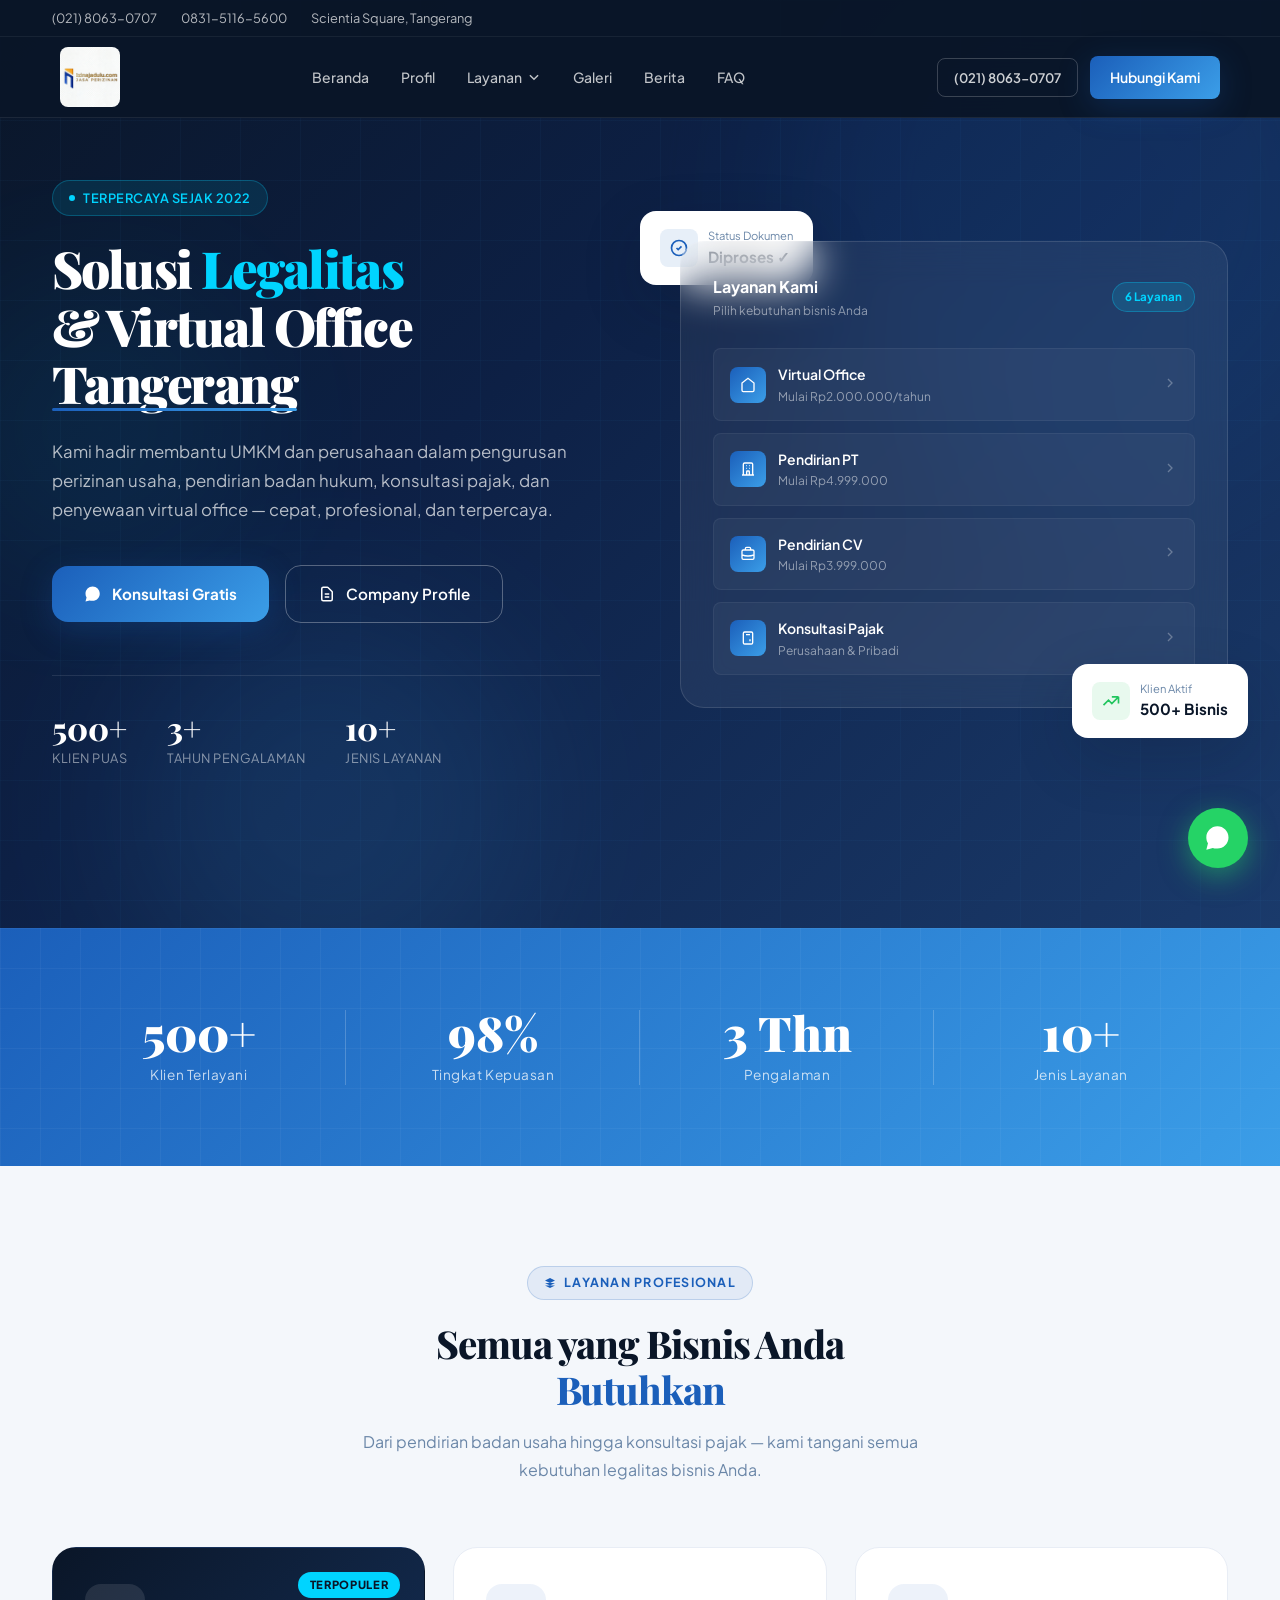
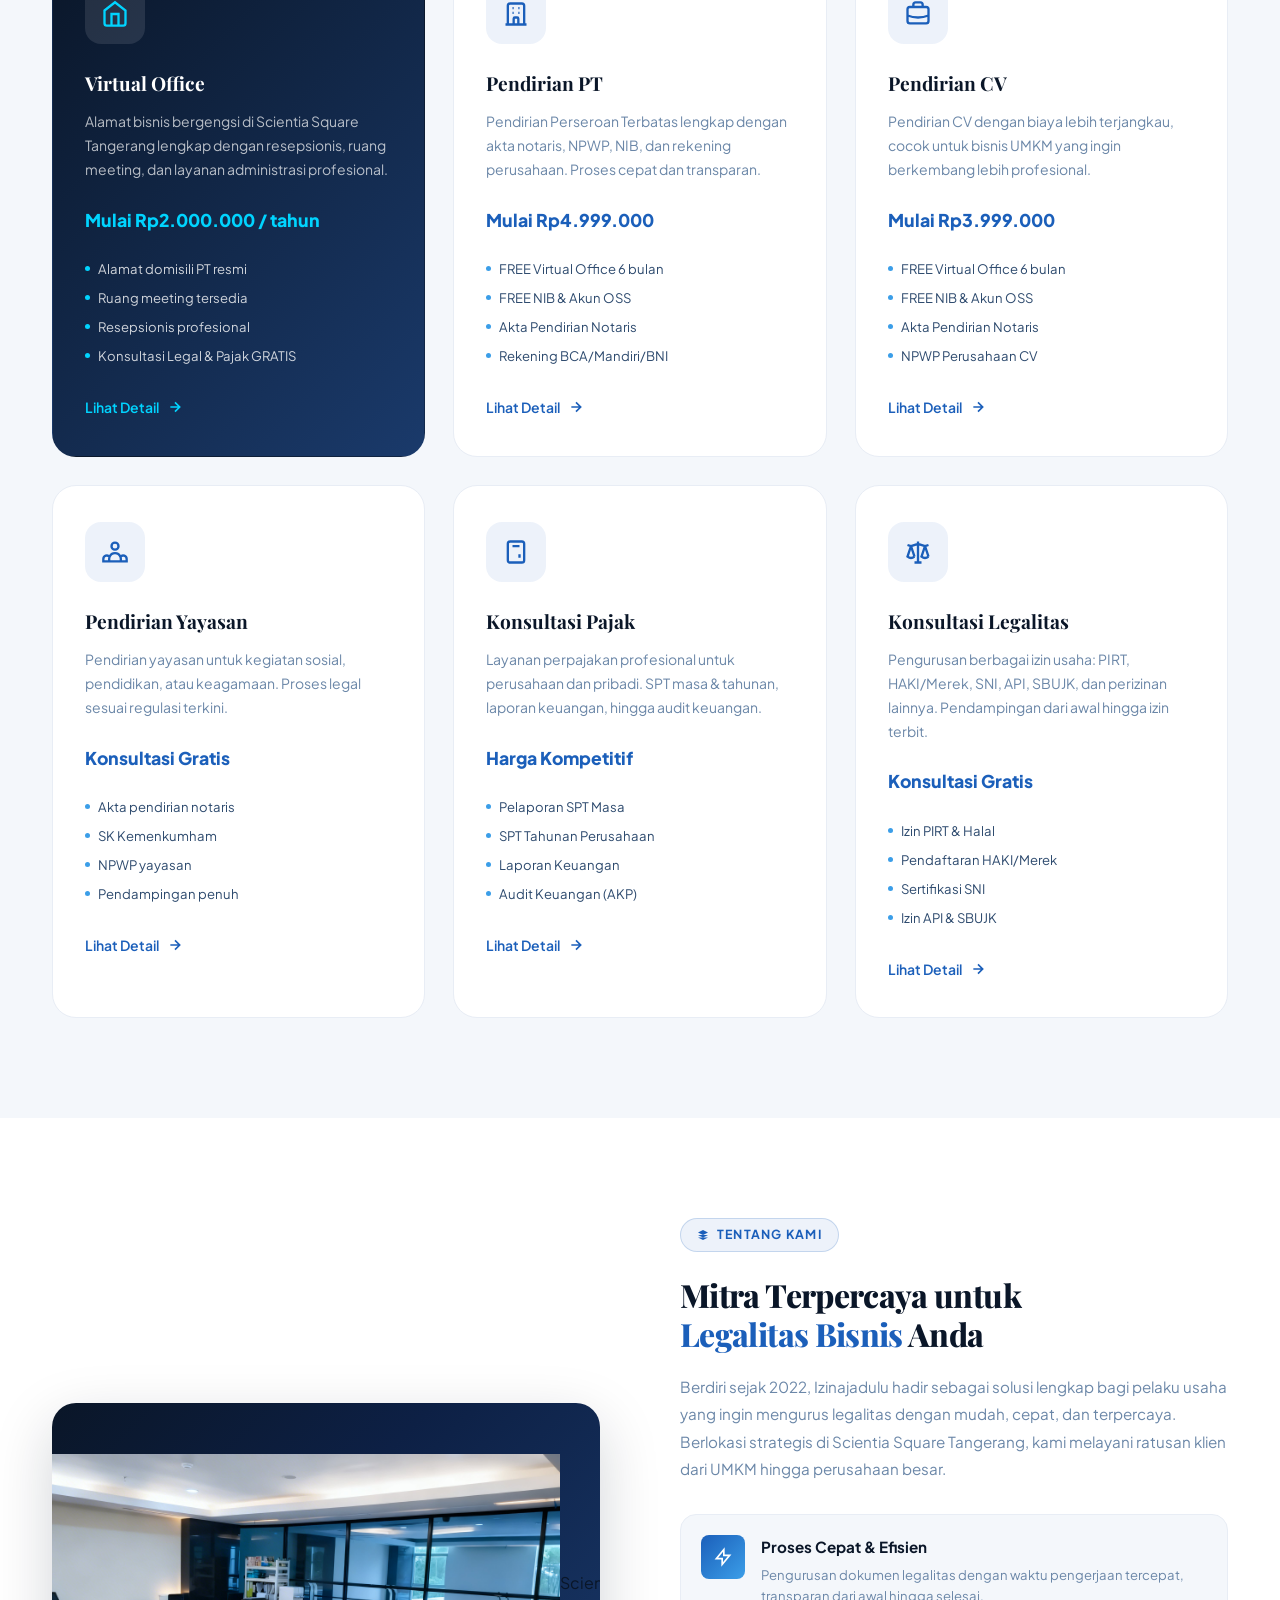
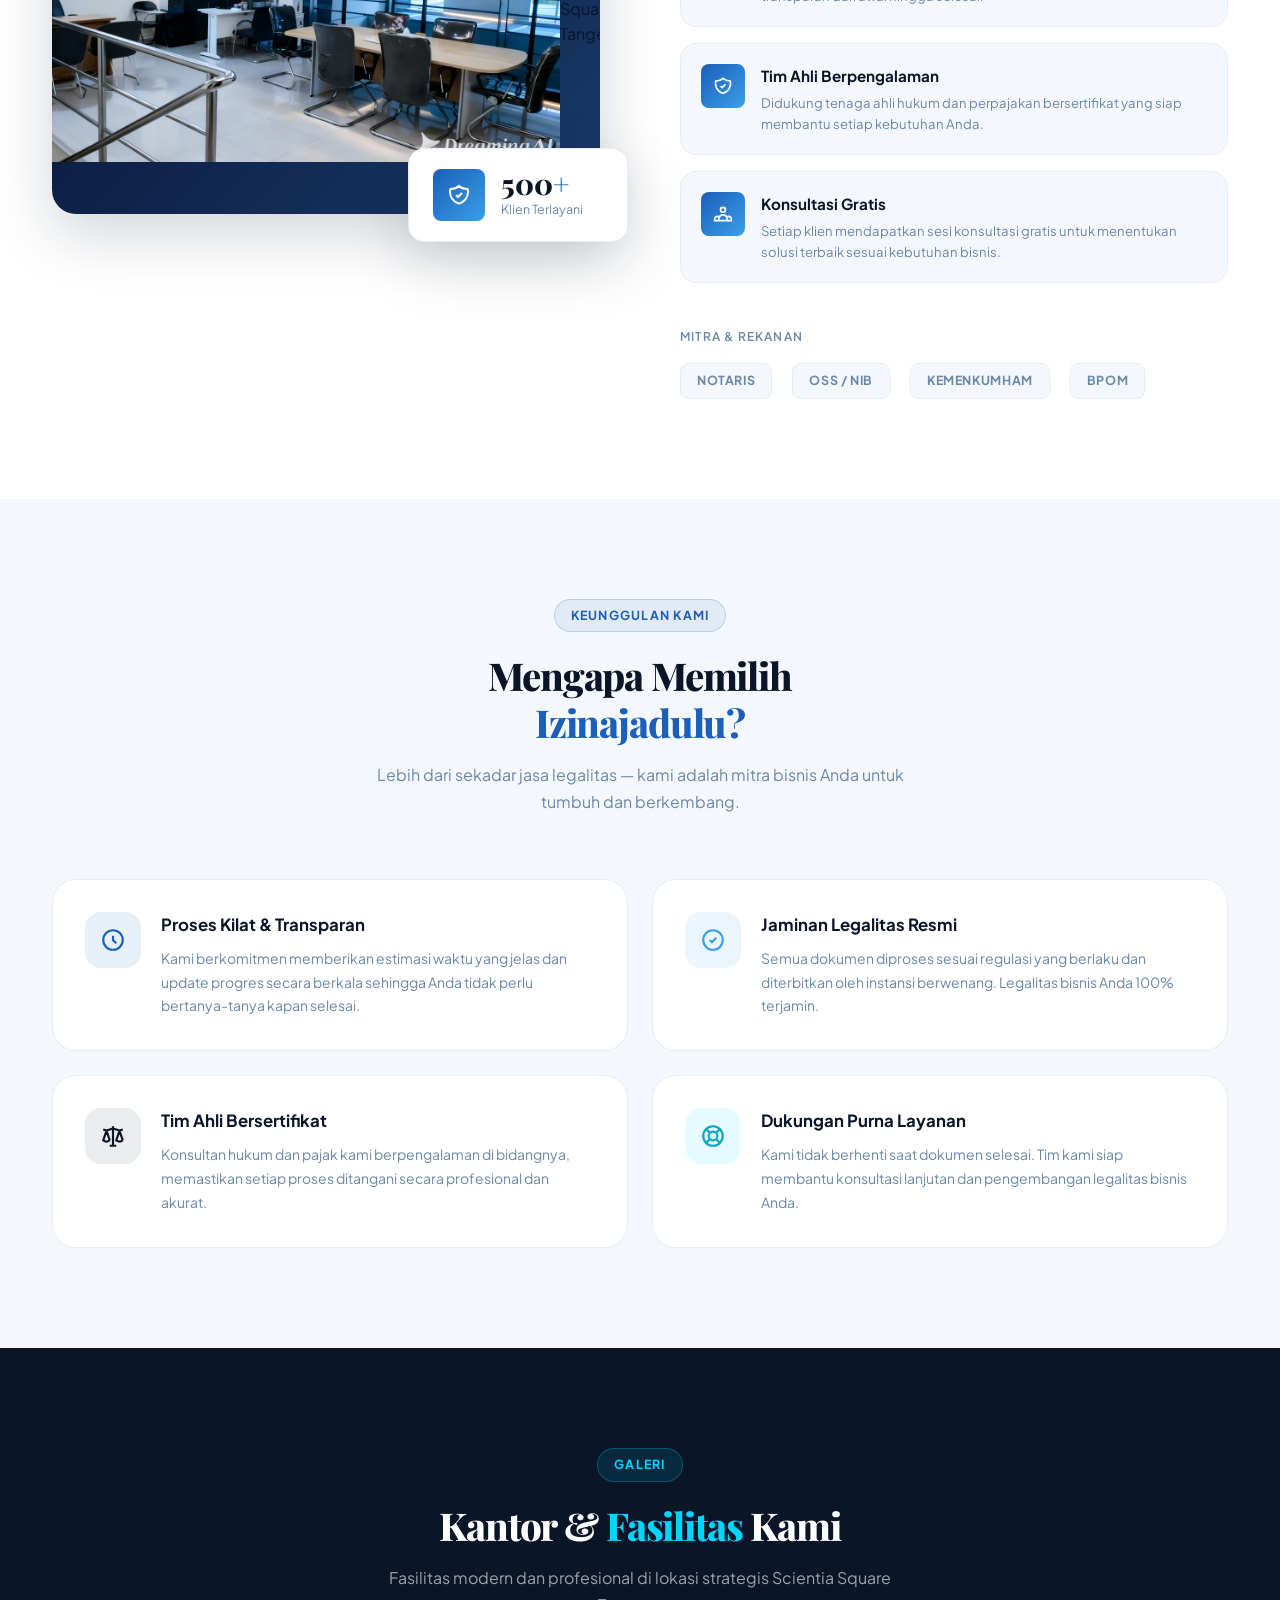
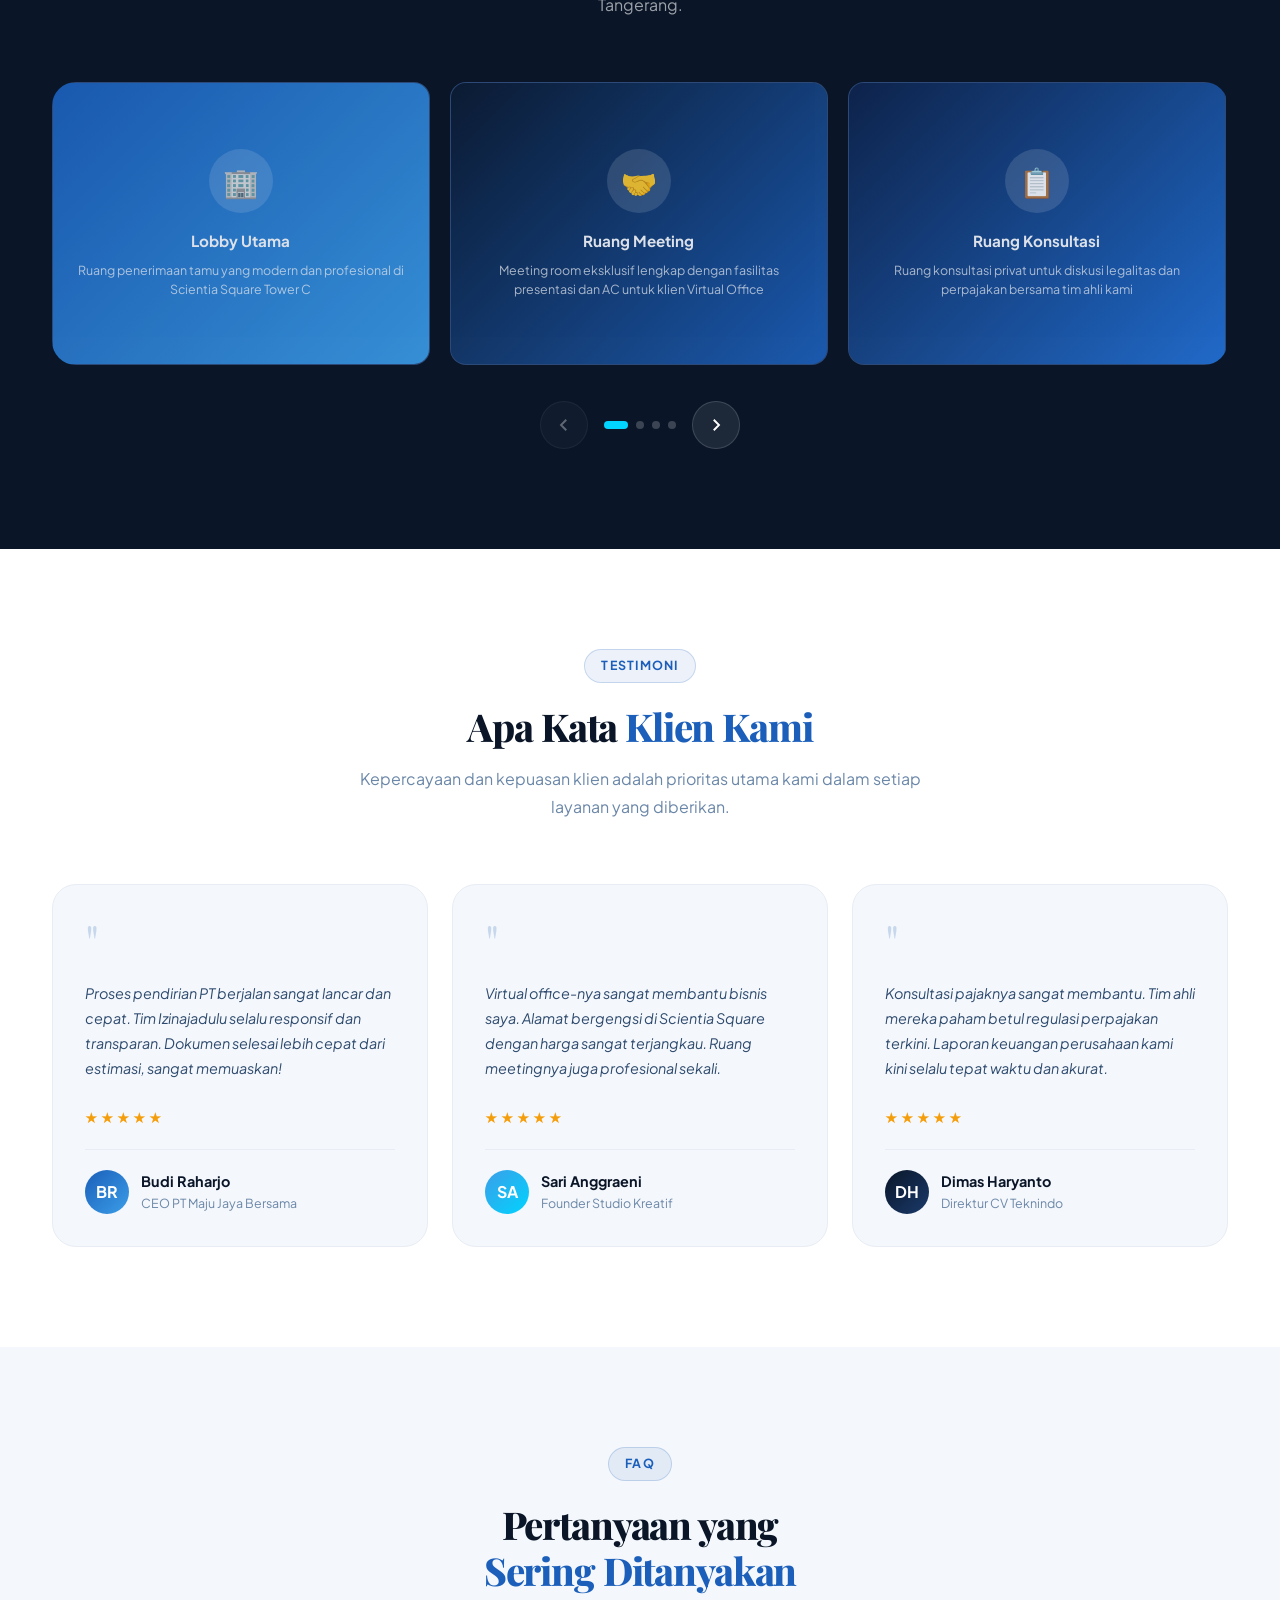
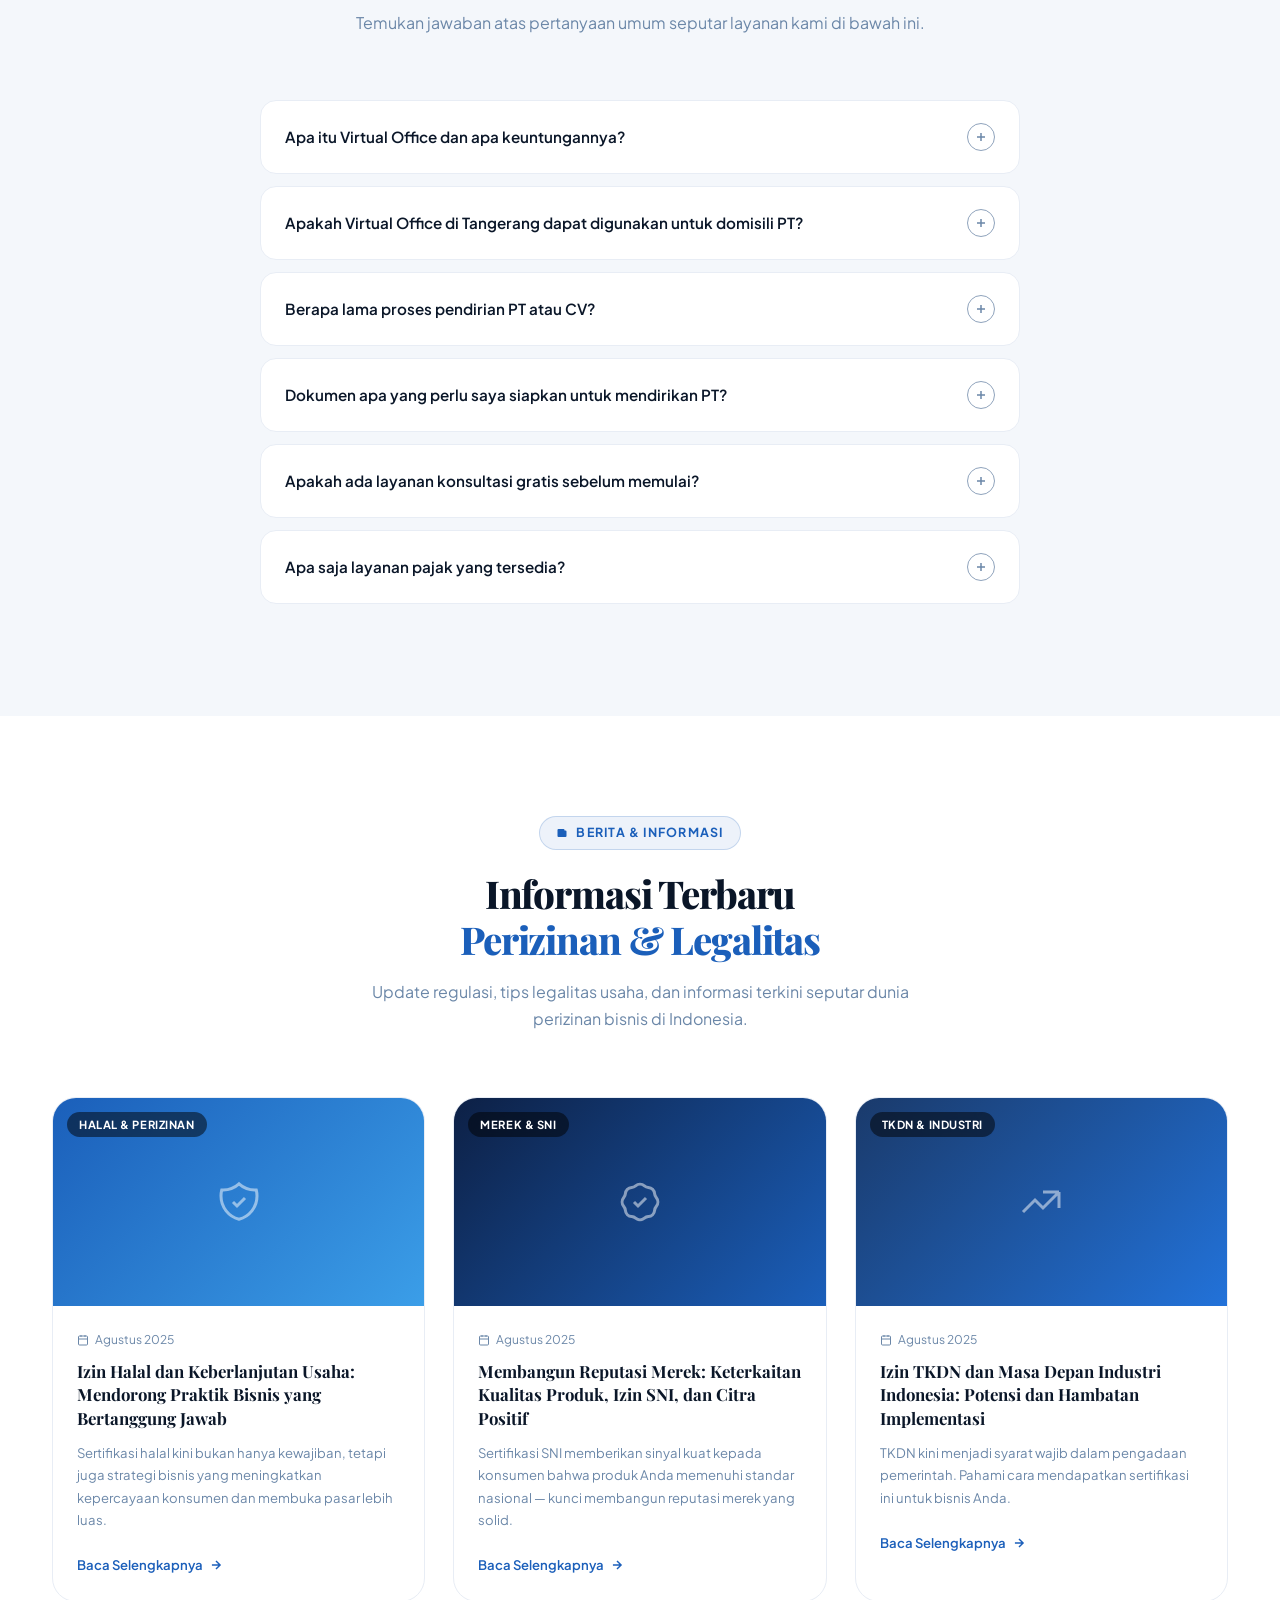
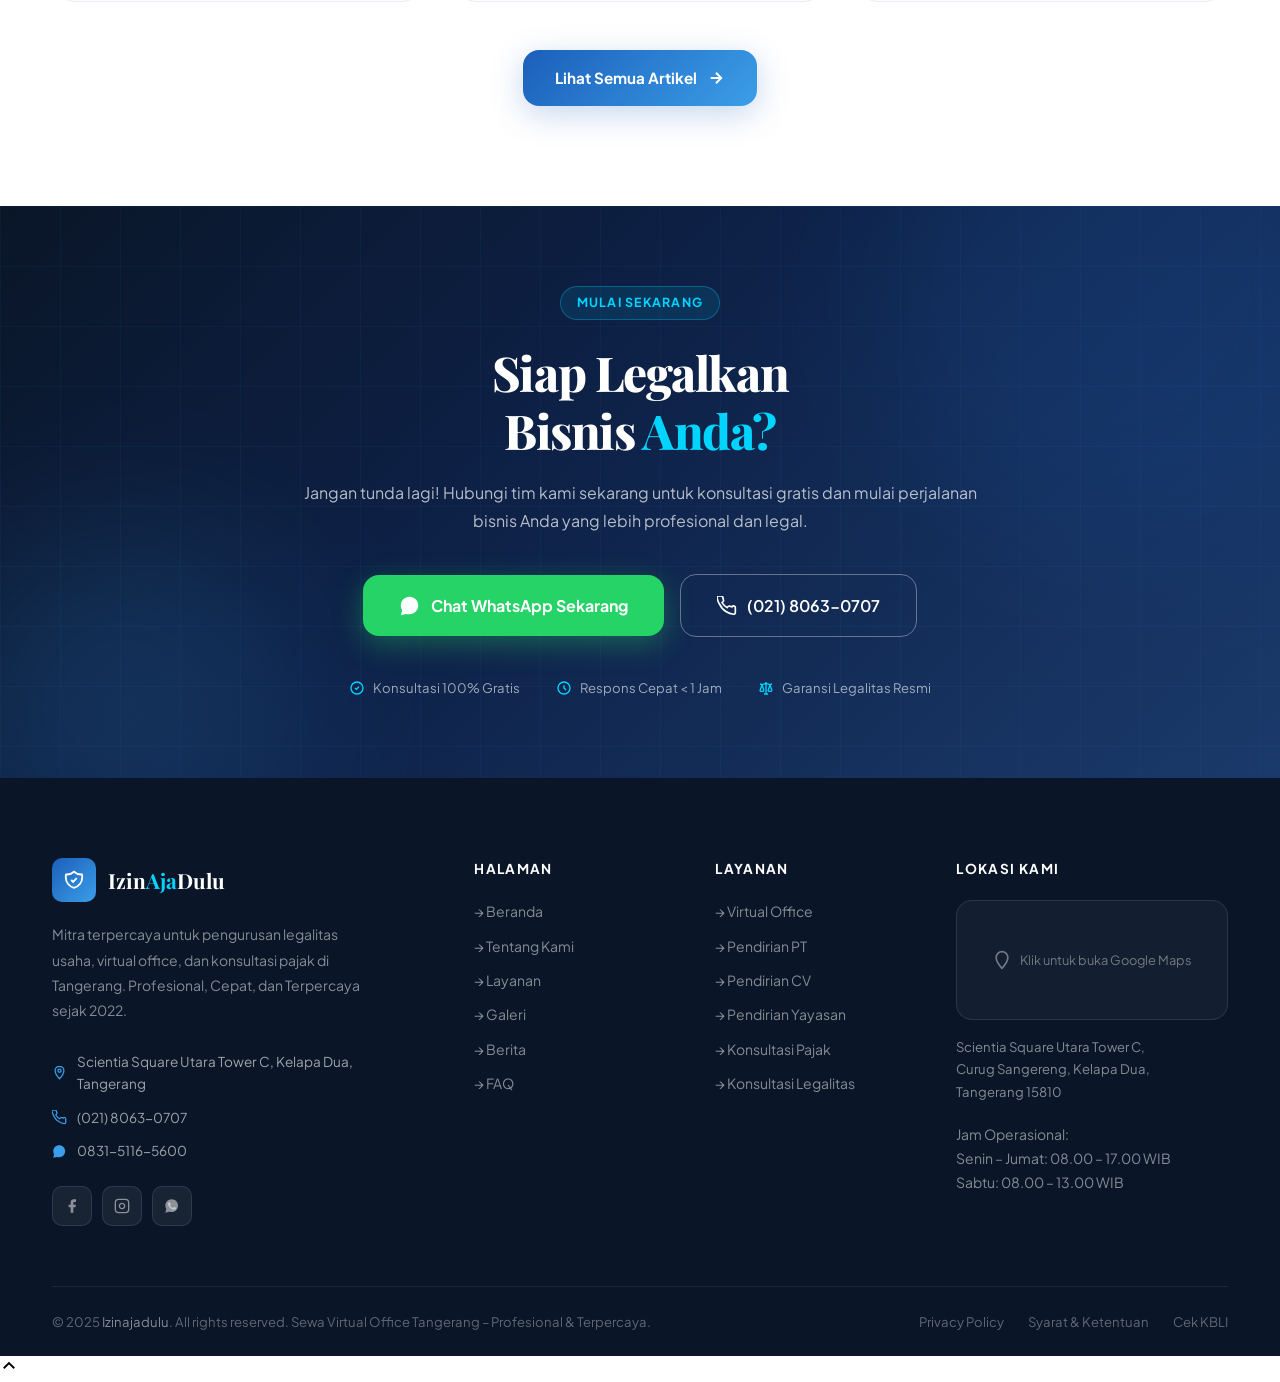
==== commit f96e1dd8: "Improve logo size in navigation and fix logo paths - Increase desktop logo height from 50px to 60px " ====
--- a/index.html
+++ b/index.html
@@ -20,9 +20,7 @@
 
 <body>
 
-    <!-- ============================================================
-     LOADER
-     ============================================================ -->
+    <!-- LOADER -->
     <div id="loader">
         <div class="loader-inner">
             <div class="loader-logo">Izin<span>Aja</span>Dulu</div>
@@ -32,72 +30,19 @@
         </div>
     </div>
 
-    <!-- ============================================================
-     SCROLL PROGRESS
-     ============================================================ -->
+    <!-- SCROLL PROGRESS -->
     <div id="scroll-progress"></div>
 
-    <!-- ============================================================
-     NAVBAR
-     ============================================================ -->
-    <nav id="navbar" role="navigation" aria-label="Navigasi Utama">
+    <nav id="navbar">
         <!-- Top Bar -->
         <div class="nav-top-bar">
             <div class="nav-top-content">
                 <div class="nav-top-left">
-                    <a href="tel:02180630707" class="nav-top-item">
-                        <svg width="13" height="13" fill="none" viewBox="0 0 24 24" stroke="currentColor"
-                            stroke-width="2">
-                            <path
-                                d="M22 16.92v3a2 2 0 01-2.18 2 19.79 19.79 0 01-8.63-3.07A19.5 19.5 0 013.07 9.81 19.79 19.79 0 01.01 1.18 2 2 0 012 0h3a2 2 0 012 1.72 12.84 12.84 0 00.7 2.81 2 2 0 01-.45 2.11L6.09 7.91a16 16 0 006 6l1.27-1.27a2 2 0 012.11-.45 12.84 12.84 0 002.81.7A2 2 0 0122 14v2.92z" />
-                        </svg>
-                        (021) 8063-0707
-                    </a>
-                    <a href="https://wa.me/6283151165600" target="_blank" rel="noopener" class="nav-top-item">
-                        <svg width="13" height="13" fill="currentColor" viewBox="0 0 24 24">
-                            <path
-                                d="M17.472 14.382c-.297-.149-1.758-.867-2.03-.967-.273-.099-.471-.148-.67.15-.197.297-.767.966-.94 1.164-.173.199-.347.223-.644.075-.297-.15-1.255-.463-2.39-1.475-.883-.788-1.48-1.761-1.653-2.059-.173-.297-.018-.458.13-.606.134-.133.298-.347.446-.52.149-.174.198-.298.298-.497.099-.198.05-.371-.025-.52-.075-.149-.669-1.612-.916-2.207-.242-.579-.487-.5-.669-.51-.173-.008-.371-.01-.57-.01-.198 0-.52.074-.792.372-.272.297-1.04 1.016-1.04 2.479 0 1.462 1.065 2.875 1.213 3.074.149.198 2.096 3.2 5.077 4.487.709.306 1.262.489 1.694.625.712.227 1.36.195 1.871.118.571-.085 1.758-.719 2.006-1.413.248-.694.248-1.289.173-1.413-.074-.124-.272-.198-.57-.347z" />
-                            <path
-                                d="M11.5 2C6.262 2 2 6.262 2 11.5c0 1.862.518 3.597 1.414 5.086L2 22l5.567-1.389A9.451 9.451 0 0011.5 21C16.738 21 21 16.738 21 11.5S16.738 2 11.5 2zm0 17.17a7.624 7.624 0 01-3.873-1.052l-.278-.165-2.879.717.746-2.801-.18-.287A7.63 7.63 0 013.83 11.5c0-4.232 3.438-7.67 7.67-7.67 4.232 0 7.67 3.438 7.67 7.67 0 4.232-3.438 7.67-7.67 7.67z" />
-                        </svg>
-                        0831-5116-5600
-                    </a>
-                    <a href="https://maps.app.goo.gl/axjuyuGGX519durP9" target="_blank" rel="noopener"
-                        class="nav-top-item">
-                        <svg width="13" height="13" fill="none" viewBox="0 0 24 24" stroke="currentColor"
-                            stroke-width="2">
-                            <path
-                                d="M12 2C8.13 2 5 5.13 5 9c0 5.25 7 13 7 13s7-7.75 7-13c0-3.87-3.13-7-7-7zm0 9.5c-1.38 0-2.5-1.12-2.5-2.5s1.12-2.5 2.5-2.5 2.5 1.12 2.5 2.5-1.12 2.5-2.5 2.5z" />
-                        </svg>
+                    <a href="tel:02180630707" class="nav-top-item">(021) 8063-0707</a>
+                    <a href="https://wa.me/6283151165600" target="_blank" class="nav-top-item">0831-5116-5600</a>
+                    <a href="https://maps.app.goo.gl/axjuyuGGX519durP9" target="_blank" class="nav-top-item">
                         Scientia Square, Tangerang
                     </a>
-                </div>
-                <div class="nav-top-right">
-                    <div class="nav-social">
-                        <a href="https://web.facebook.com/profile.php?id=61572727354700" target="_blank" rel="noopener"
-                            class="social-icon" aria-label="Facebook">
-                            <svg width="14" height="14" fill="currentColor" viewBox="0 0 24 24">
-                                <path d="M18 2h-3a5 5 0 00-5 5v3H7v4h3v8h4v-8h3l1-4h-4V7a1 1 0 011-1h3z" />
-                            </svg>
-                        </a>
-                        <a href="https://www.instagram.com/izinajadulu" target="_blank" rel="noopener"
-                            class="social-icon" aria-label="Instagram">
-                            <svg width="14" height="14" fill="none" viewBox="0 0 24 24" stroke="currentColor"
-                                stroke-width="2">
-                                <rect x="2" y="2" width="20" height="20" rx="5" ry="5" />
-                                <path d="M16 11.37A4 4 0 1112.63 8 4 4 0 0116 11.37zm1.5-4.87h.01" />
-                            </svg>
-                        </a>
-                        <a href="https://wa.me/6283151165600" target="_blank" rel="noopener" class="social-icon"
-                            aria-label="WhatsApp">
-                            <svg width="14" height="14" fill="currentColor" viewBox="0 0 24 24">
-                                <path
-                                    d="M17.472 14.382c-.297-.149-1.758-.867-2.03-.967-.273-.099-.471-.148-.67.15-.197.297-.767.966-.94 1.164-.173.199-.347.223-.644.075-.297-.15-1.255-.463-2.39-1.475-.883-.788-1.48-1.761-1.653-2.059-.173-.297-.018-.458.13-.606.134-.133.298-.347.446-.52.149-.174.198-.298.298-.497.099-.198.05-.371-.025-.52-.075-.149-.669-1.612-.916-2.207-.242-.579-.487-.5-.669-.51-.173-.008-.371-.01-.57-.01-.198 0-.52.074-.792.372-.272.297-1.04 1.016-1.04 2.479 0 1.462 1.065 2.875 1.213 3.074.149.198 2.096 3.2 5.077 4.487.709.306 1.262.489 1.694.625.712.227 1.36.195 1.871.118.571-.085 1.758-.719 2.006-1.413.248-.694.248-1.289.173-1.413-.074-.124-.272-.198-.57-.347z" />
-                                <path
-                                    d="M11.5 2C6.262 2 2 6.262 2 11.5c0 1.862.518 3.597 1.414 5.086L2 22l5.567-1.389A9.451 9.451 0 0011.5 21C16.738 21 21 16.738 21 11.5S16.738 2 11.5 2z" />
-                            </svg>
-                        </a>
-                    </div>
                 </div>
             </div>
         </div>
@@ -105,53 +50,32 @@
         <!-- Main Nav -->
         <div class="nav-main">
             <div class="nav-main-content">
+
                 <!-- Logo -->
-                <a href="index.html" class="nav-logo" aria-label="Izinajadulu Home">
+                <a href="index.html" class="nav-logo">
                     <div class="nav-logo-icon">
-                        <img src="/logo/logoIZIN.jpeg" alt="">
+                        <img src="/logo/logo.jpeg" alt="Izin Aja Dulu">
                     </div>
                 </a>
 
-
-
-
-
-
-                <!-- <div class="nav-logo-text">
-                        <span class="nav-logo-name">Izin<span>Aja</span>Dulu</span>
-                        <span class="nav-logo-tagline">Legalitas & Virtual Office</span>
-                    </div> -->
-
-
-
-
-
-
-
-
                 <!-- Desktop Menu -->
-                <ul class="nav-menu" role="menubar">
-                    <li class="nav-item" role="none">
-                        <a href="#hero" class="nav-link" data-section="hero" role="menuitem">Beranda</a>
-                    </li>
-                    <li class="nav-item" role="none">
-                        <a href="#profil" class="nav-link" data-section="profil" role="menuitem">Profil</a>
-                    </li>
-                    <li class="nav-item" role="none">
-                        <a href="#layanan" class="nav-link" data-section="layanan" role="menuitem">
-                            Layanan
+                <ul class="nav-menu">
+                    <li><a href="#hero" class="nav-link">Beranda</a></li>
+                    <li><a href="#profil" class="nav-link">Profil</a></li>
+
+                    <li class="nav-item dropdown">
+                        <a href="#layanan" class="nav-link">Layanan
                             <svg width="14" height="14" fill="none" viewBox="0 0 24 24" stroke="currentColor"
                                 stroke-width="2.5">
                                 <path d="M19 9l-7 7-7-7" />
                             </svg>
                         </a>
-                        <div class="nav-dropdown" role="menu" aria-label="Layanan">
-                            <a href="layanan/virtual-office.html" class="dropdown-item" role="menuitem">
+                        <div class="nav-dropdown">
+                            <a href="layanan/virtual-office.html" class="dropdown-item">
                                 <div class="dropdown-icon">
                                     <svg width="16" height="16" fill="none" viewBox="0 0 24 24" stroke="white"
                                         stroke-width="2">
                                         <path d="M3 9l9-7 9 7v11a2 2 0 01-2 2H5a2 2 0 01-2-2z" />
-                                        <polyline points="9 22 9 12 15 12 15 22" />
                                     </svg>
                                 </div>
                                 <div class="dropdown-text">
@@ -159,7 +83,7 @@
                                     <span class="dropdown-desc">Mulai Rp2.000.000/tahun</span>
                                 </div>
                             </a>
-                            <a href="layanan/pendirian-pt.html" class="dropdown-item" role="menuitem">
+                            <a href="layanan/pendirian-pt.html" class="dropdown-item">
                                 <div class="dropdown-icon">
                                     <svg width="16" height="16" fill="none" viewBox="0 0 24 24" stroke="white"
                                         stroke-width="2">
@@ -172,7 +96,7 @@
                                     <span class="dropdown-desc">Mulai Rp4.999.000</span>
                                 </div>
                             </a>
-                            <a href="layanan/pendirian-cv.html" class="dropdown-item" role="menuitem">
+                            <a href="layanan/pendirian-cv.html" class="dropdown-item">
                                 <div class="dropdown-icon">
                                     <svg width="16" height="16" fill="none" viewBox="0 0 24 24" stroke="white"
                                         stroke-width="2">
@@ -185,7 +109,7 @@
                                     <span class="dropdown-desc">Mulai Rp3.999.000</span>
                                 </div>
                             </a>
-                            <a href="layanan/pendirian-yayasan.html" class="dropdown-item" role="menuitem">
+                            <a href="layanan/pendirian-yayasan.html" class="dropdown-item">
                                 <div class="dropdown-icon">
                                     <svg width="16" height="16" fill="none" viewBox="0 0 24 24" stroke="white"
                                         stroke-width="2">
@@ -195,10 +119,10 @@
                                 </div>
                                 <div class="dropdown-text">
                                     <span class="dropdown-label">Pendirian Yayasan</span>
-                                    <span class="dropdown-desc">Konsultasi gratis</span>
+                                    <span class="dropdown-desc">Konsultasi Gratis</span>
                                 </div>
                             </a>
-                            <a href="layanan/konsultasi-pajak.html" class="dropdown-item" role="menuitem">
+                            <a href="layanan/konsultasi-pajak.html" class="dropdown-item">
                                 <div class="dropdown-icon">
                                     <svg width="16" height="16" fill="none" viewBox="0 0 24 24" stroke="white"
                                         stroke-width="2">
@@ -211,7 +135,7 @@
                                     <span class="dropdown-desc">Perusahaan & Pribadi</span>
                                 </div>
                             </a>
-                            <a href="layanan/konsultasi-legalitas.html" class="dropdown-item" role="menuitem">
+                            <a href="layanan/konsultasi-legalitas.html" class="dropdown-item">
                                 <div class="dropdown-icon">
                                     <svg width="16" height="16" fill="none" viewBox="0 0 24 24" stroke="white"
                                         stroke-width="2">
@@ -221,101 +145,64 @@
                                 </div>
                                 <div class="dropdown-text">
                                     <span class="dropdown-label">Konsultasi Legalitas</span>
-                                    <span class="dropdown-desc">Perizinan lengkap</span>
+                                    <span class="dropdown-desc">Konsultasi Gratis</span>
                                 </div>
                             </a>
+                            <a href="layanan/company-profile.html" class="dropdown-item">
+                                <div class="dropdown-icon">
+                                    <svg width="16" height="16" fill="none" viewBox="0 0 24 24" stroke="white"
+                                        stroke-width="2">
+                                        <path
+                                            d="M9 12h6m-6 4h6m2 5H7a2 2 0 01-2-2V5a2 2 0 012-2h5.586a1 1 0 01.707.293l5.414 5.414a1 1 0 01.293.707V19a2 2 0 01-2 2z" />
+                                    </svg>
+                                </div>
+                                <div class="dropdown-text">
+                                    <span class="dropdown-label">Company Profile</span>
+                                    <span class="dropdown-desc">PT Mulya Nusantara Sakti</span>
+                                </div>
+                            </a>
                         </div>
                     </li>
-                    <li class="nav-item" role="none">
-                        <a href="#galeri" class="nav-link" data-section="galeri" role="menuitem">Galeri</a>
-                    </li>
-                    <li class="nav-item" role="none">
-                        <a href="#berita" class="nav-link" data-section="berita" role="menuitem">Berita</a>
-                    </li>
-                    <li class="nav-item" role="none">
-                        <a href="#faq" class="nav-link" data-section="faq" role="menuitem">FAQ</a>
-                    </li>
+
+                    <li><a href="#galeri" class="nav-link">Galeri</a></li>
+                    <li><a href="#berita" class="nav-link">Berita</a></li>
+                    <li><a href="#faq" class="nav-link">FAQ</a></li>
                 </ul>
 
-                <!-- CTA Buttons -->
+                <!-- CTA -->
                 <div class="nav-cta">
-                    <a href="tel:02180630707" class="btn-nav-phone">
-                        <svg width="15" height="15" fill="none" viewBox="0 0 24 24" stroke="currentColor"
-                            stroke-width="2">
-                            <path
-                                d="M22 16.92v3a2 2 0 01-2.18 2 19.79 19.79 0 01-8.63-3.07A19.5 19.5 0 013.07 9.81 19.79 19.79 0 01.01 1.18 2 2 0 012 0h3a2 2 0 012 1.72 12.84 12.84 0 00.7 2.81 2 2 0 01-.45 2.11L6.09 7.91a16 16 0 006 6l1.27-1.27a2 2 0 012.11-.45 12.84 12.84 0 002.81.7A2 2 0 0122 14v2.92z" />
-                        </svg>
-                        (021) 8063-0707
-                    </a>
-                    <a href="https://wa.me/6283151165600?text=Halo+Izin+Aja+Dulu" target="_blank" rel="noopener"
-                        class="btn-nav-wa">
-                        <svg width="17" height="17" fill="currentColor" viewBox="0 0 24 24">
-                            <path
-                                d="M17.472 14.382c-.297-.149-1.758-.867-2.03-.967-.273-.099-.471-.148-.67.15-.197.297-.767.966-.94 1.164-.173.199-.347.223-.644.075-.297-.15-1.255-.463-2.39-1.475-.883-.788-1.48-1.761-1.653-2.059-.173-.297-.018-.458.13-.606.134-.133.298-.347.446-.52.149-.174.198-.298.298-.497.099-.198.05-.371-.025-.52-.075-.149-.669-1.612-.916-2.207-.242-.579-.487-.5-.669-.51-.173-.008-.371-.01-.57-.01-.198 0-.52.074-.792.372-.272.297-1.04 1.016-1.04 2.479 0 1.462 1.065 2.875 1.213 3.074.149.198 2.096 3.2 5.077 4.487.709.306 1.262.489 1.694.625.712.227 1.36.195 1.871.118.571-.085 1.758-.719 2.006-1.413.248-.694.248-1.289.173-1.413-.074-.124-.272-.198-.57-.347z" />
-                            <path
-                                d="M11.5 2C6.262 2 2 6.262 2 11.5c0 1.862.518 3.597 1.414 5.086L2 22l5.567-1.389A9.451 9.451 0 0011.5 21C16.738 21 21 16.738 21 11.5S16.738 2 11.5 2zm0 17.17a7.624 7.624 0 01-3.873-1.052l-.278-.165-2.879.717.746-2.801-.18-.287A7.63 7.63 0 013.83 11.5c0-4.232 3.438-7.67 7.67-7.67 4.232 0 7.67 3.438 7.67 7.67 0 4.232-3.438 7.67-7.67 7.67z" />
-                        </svg>
+                    <a href="tel:02180630707" class="btn-nav-phone">(021) 8063-0707</a>
+                    <a href="https://wa.me/6283151165600?text=Halo+Izin+Aja+Dulu" target="_blank" class="btn-nav-wa">
                         Hubungi Kami
                     </a>
                 </div>
 
                 <!-- Hamburger -->
-                <button class="nav-hamburger" aria-label="Toggle menu" aria-expanded="false">
+                <button class="nav-hamburger" aria-label="Toggle navigation">
                     <span class="hamburger-line"></span>
                     <span class="hamburger-line"></span>
                     <span class="hamburger-line"></span>
                 </button>
-            </div>
-
-            <!-- Mobile Menu -->
-            <div class="nav-mobile" role="menu">
-                <a href="#hero" class="mobile-nav-link" role="menuitem">🏠 Beranda</a>
-                <a href="#profil" class="mobile-nav-link" role="menuitem">🏢 Profil</a>
-                <a href="#layanan" class="mobile-nav-link mobile-layanan-toggle" role="menuitem">
-                    📋 Layanan
-                    <svg width="14" height="14" fill="none" viewBox="0 0 24 24" stroke="currentColor" stroke-width="2.5"
-                        style="margin-left:auto">
-                        <path d="M19 9l-7 7-7-7" />
-                    </svg>
-                </a>
-                <div class="mobile-sub mobile-layanan-sub" style="display:none">
-                    <a href="layanan/virtual-office.html" class="mobile-sub-link">Virtual Office</a>
-                    <a href="layanan/pendirian-pt.html" class="mobile-sub-link">Pendirian PT</a>
-                    <a href="layanan/pendirian-cv.html" class="mobile-sub-link">Pendirian CV</a>
-                    <a href="layanan/pendirian-yayasan.html" class="mobile-sub-link">Pendirian Yayasan</a>
-                    <a href="layanan/konsultasi-pajak.html" class="mobile-sub-link">Konsultasi Pajak</a>
-                    <a href="layanan/konsultasi-legalitas.html" class="mobile-sub-link">Konsultasi Legalitas</a>
-                </div>
-                <a href="#galeri" class="mobile-nav-link" role="menuitem">🖼️ Galeri</a>
-                <a href="#berita" class="mobile-nav-link" role="menuitem">📰 Berita</a>
-                <a href="#faq" class="mobile-nav-link" role="menuitem">❓ FAQ</a>
+
+            </div>
+
+            <div class="nav-mobile">
+                <a href="#hero" class="mobile-nav-link">Beranda</a>
+                <a href="#profil" class="mobile-nav-link">Profil</a>
+                <a href="#layanan" class="mobile-nav-link">Layanan</a>
+                <a href="#galeri" class="mobile-nav-link">Galeri</a>
+                <a href="#berita" class="mobile-nav-link">Berita</a>
+                <a href="#faq" class="mobile-nav-link">FAQ</a>
+                <a href="layanan/company-profile.html" class="mobile-nav-link">📄 Company Profile</a>
                 <div class="mobile-cta-group">
-                    <a href="tel:02180630707" class="btn-secondary" style="justify-content:center">
-                        <svg width="16" height="16" fill="none" viewBox="0 0 24 24" stroke="currentColor"
-                            stroke-width="2">
-                            <path
-                                d="M22 16.92v3a2 2 0 01-2.18 2 19.79 19.79 0 01-8.63-3.07A19.5 19.5 0 013.07 9.81 19.79 19.79 0 01.01 1.18 2 2 0 012 0h3a2 2 0 012 1.72 12.84 12.84 0 00.7 2.81 2 2 0 01-.45 2.11L6.09 7.91a16 16 0 006 6l1.27-1.27a2 2 0 012.11-.45 12.84 12.84 0 002.81.7A2 2 0 0122 14v2.92z" />
-                        </svg>
-                        Telepon
-                    </a>
-                    <a href="https://wa.me/6283151165600?text=Halo+Izin+Aja+Dulu" target="_blank" rel="noopener"
-                        class="btn-primary" style="justify-content:center">
-                        <svg width="17" height="17" fill="currentColor" viewBox="0 0 24 24">
-                            <path
-                                d="M17.472 14.382c-.297-.149-1.758-.867-2.03-.967-.273-.099-.471-.148-.67.15-.197.297-.767.966-.94 1.164-.173.199-.347.223-.644.075-.297-.15-1.255-.463-2.39-1.475-.883-.788-1.48-1.761-1.653-2.059-.173-.297-.018-.458.13-.606.134-.133.298-.347.446-.52.149-.174.198-.298.298-.497.099-.198.05-.371-.025-.52-.075-.149-.669-1.612-.916-2.207-.242-.579-.487-.5-.669-.51-.173-.008-.371-.01-.57-.01-.198 0-.52.074-.792.372-.272.297-1.04 1.016-1.04 2.479 0 1.462 1.065 2.875 1.213 3.074.149.198 2.096 3.2 5.077 4.487.709.306 1.262.489 1.694.625.712.227 1.36.195 1.871.118.571-.085 1.758-.719 2.006-1.413.248-.694.248-1.289.173-1.413-.074-.124-.272-.198-.57-.347z" />
-                            <path
-                                d="M11.5 2C6.262 2 2 6.262 2 11.5c0 1.862.518 3.597 1.414 5.086L2 22l5.567-1.389A9.451 9.451 0 0011.5 21C16.738 21 21 16.738 21 11.5S16.738 2 11.5 2z" />
-                        </svg>
-                        WhatsApp
-                    </a>
+                    <a href="https://wa.me/6283151165600" target="_blank" class="btn-primary"
+                        style="justify-content:center">WhatsApp Sekarang</a>
                 </div>
             </div>
         </div>
     </nav>
 
-    <!-- ============================================================
-     HERO
-     ============================================================ -->
+    <!-- HERO -->
     <section id="hero">
         <div class="hero-bg-shapes">
             <div class="hero-shape hero-shape-1"></div>
@@ -355,14 +242,14 @@
                             </svg>
                             Konsultasi Gratis
                         </a>
-                        <button class="btn-secondary" data-doc="company-profile">
+                        <a href="layanan/company-profile.html" class="btn-secondary">
                             <svg width="18" height="18" fill="none" viewBox="0 0 24 24" stroke="currentColor"
                                 stroke-width="2">
                                 <path
                                     d="M9 12h6m-6 4h6m2 5H7a2 2 0 01-2-2V5a2 2 0 012-2h5.586a1 1 0 01.707.293l5.414 5.414a1 1 0 01.293.707V19a2 2 0 01-2 2z" />
                             </svg>
                             Company Profile
-                        </button>
+                        </a>
                     </div>
 
                     <div class="hero-stats">
@@ -371,7 +258,7 @@
                             <div class="hero-stat-label">Klien Puas</div>
                         </div>
                         <div class="hero-stat">
-                            <div class="hero-stat-num" data-count="3" data-suffix="">3+</div>
+                            <div class="hero-stat-num" data-count="3" data-suffix="+">3+</div>
                             <div class="hero-stat-label">Tahun Pengalaman</div>
                         </div>
                         <div class="hero-stat">
@@ -383,7 +270,6 @@
 
                 <!-- Right: Visual Card -->
                 <div class="hero-visual">
-                    <!-- Floating Card 1 -->
                     <div class="hero-float-card hero-float-1">
                         <div class="float-content">
                             <div class="float-icon blue">
@@ -399,7 +285,6 @@
                         </div>
                     </div>
 
-                    <!-- Main Card -->
                     <div class="hero-card-main">
                         <div class="hero-card-header">
                             <div>
@@ -499,7 +384,6 @@
                         </div>
                     </div>
 
-                    <!-- Floating Card 2 -->
                     <div class="hero-float-card hero-float-2">
                         <div class="float-content">
                             <div class="float-icon green">
@@ -519,9 +403,7 @@
         </div>
     </section>
 
-    <!-- ============================================================
-     STATS STRIP
-     ============================================================ -->
+    <!-- STATS STRIP -->
     <div id="stats-strip" role="region" aria-label="Statistik">
         <div class="container">
             <div class="stats-grid">
@@ -545,9 +427,7 @@
         </div>
     </div>
 
-    <!-- ============================================================
-     LAYANAN (SERVICES)
-     ============================================================ -->
+    <!-- LAYANAN -->
     <section id="layanan" aria-label="Layanan Kami">
         <div class="container">
             <div class="section-header reveal">
@@ -559,11 +439,10 @@
                 </div>
                 <h2 class="section-title">Semua yang Bisnis Anda<br><span class="highlight">Butuhkan</span></h2>
                 <p class="section-subtitle">Dari pendirian badan usaha hingga konsultasi pajak — kami tangani semua
-                    kebutuhan legalitas bisnis Anda dengan cepat dan profesional.</p>
+                    kebutuhan legalitas bisnis Anda.</p>
             </div>
 
             <div class="services-grid">
-                <!-- Virtual Office -->
                 <article class="service-card featured reveal" data-href="layanan/virtual-office.html">
                     <div class="featured-badge">Terpopuler</div>
                     <div class="service-card-icon">
@@ -586,16 +465,12 @@
                         <li class="service-feature"><span class="service-feature-dot"></span>Konsultasi Legal & Pajak
                             GRATIS</li>
                     </ul>
-                    <span class="service-card-btn">
-                        Lihat Detail
-                        <svg width="16" height="16" fill="none" viewBox="0 0 24 24" stroke="currentColor"
-                            stroke-width="2.5">
+                    <span class="service-card-btn">Lihat Detail <svg width="16" height="16" fill="none"
+                            viewBox="0 0 24 24" stroke="currentColor" stroke-width="2.5">
                             <path d="M5 12h14M12 5l7 7-7 7" />
-                        </svg>
-                    </span>
+                        </svg></span>
                 </article>
 
-                <!-- Pendirian PT -->
                 <article class="service-card reveal reveal-delay-1" data-href="layanan/pendirian-pt.html">
                     <div class="service-card-icon">
                         <svg width="28" height="28" fill="none" viewBox="0 0 24 24" stroke="currentColor"
@@ -616,16 +491,12 @@
                         <li class="service-feature"><span class="service-feature-dot"></span>Rekening BCA/Mandiri/BNI
                         </li>
                     </ul>
-                    <span class="service-card-btn">
-                        Lihat Detail
-                        <svg width="16" height="16" fill="none" viewBox="0 0 24 24" stroke="currentColor"
-                            stroke-width="2.5">
+                    <span class="service-card-btn">Lihat Detail <svg width="16" height="16" fill="none"
+                            viewBox="0 0 24 24" stroke="currentColor" stroke-width="2.5">
                             <path d="M5 12h14M12 5l7 7-7 7" />
-                        </svg>
-                    </span>
+                        </svg></span>
                 </article>
 
-                <!-- Pendirian CV -->
                 <article class="service-card reveal reveal-delay-2" data-href="layanan/pendirian-cv.html">
                     <div class="service-card-icon">
                         <svg width="28" height="28" fill="none" viewBox="0 0 24 24" stroke="currentColor"
@@ -635,8 +506,8 @@
                         </svg>
                     </div>
                     <h3 class="service-card-title">Pendirian CV</h3>
-                    <p class="service-card-desc">Pendirian CV (Commanditaire Vennootschap) dengan biaya lebih
-                        terjangkau, cocok untuk bisnis UMKM yang ingin berkembang lebih profesional.</p>
+                    <p class="service-card-desc">Pendirian CV dengan biaya lebih terjangkau, cocok untuk bisnis UMKM
+                        yang ingin berkembang lebih profesional.</p>
                     <div class="service-card-price">Mulai Rp3.999.000</div>
                     <ul class="service-card-features">
                         <li class="service-feature"><span class="service-feature-dot"></span>FREE Virtual Office 6 bulan
@@ -645,16 +516,12 @@
                         <li class="service-feature"><span class="service-feature-dot"></span>Akta Pendirian Notaris</li>
                         <li class="service-feature"><span class="service-feature-dot"></span>NPWP Perusahaan CV</li>
                     </ul>
-                    <span class="service-card-btn">
-                        Lihat Detail
-                        <svg width="16" height="16" fill="none" viewBox="0 0 24 24" stroke="currentColor"
-                            stroke-width="2.5">
+                    <span class="service-card-btn">Lihat Detail <svg width="16" height="16" fill="none"
+                            viewBox="0 0 24 24" stroke="currentColor" stroke-width="2.5">
                             <path d="M5 12h14M12 5l7 7-7 7" />
-                        </svg>
-                    </span>
+                        </svg></span>
                 </article>
 
-                <!-- Pendirian Yayasan -->
                 <article class="service-card reveal" data-href="layanan/pendirian-yayasan.html">
                     <div class="service-card-icon">
                         <svg width="28" height="28" fill="none" viewBox="0 0 24 24" stroke="currentColor"
@@ -665,7 +532,7 @@
                     </div>
                     <h3 class="service-card-title">Pendirian Yayasan</h3>
                     <p class="service-card-desc">Pendirian yayasan untuk kegiatan sosial, pendidikan, atau keagamaan.
-                        Proses legal sesuai regulasi terkini dengan pendampingan penuh.</p>
+                        Proses legal sesuai regulasi terkini.</p>
                     <div class="service-card-price">Konsultasi Gratis</div>
                     <ul class="service-card-features">
                         <li class="service-feature"><span class="service-feature-dot"></span>Akta pendirian notaris</li>
@@ -673,16 +540,12 @@
                         <li class="service-feature"><span class="service-feature-dot"></span>NPWP yayasan</li>
                         <li class="service-feature"><span class="service-feature-dot"></span>Pendampingan penuh</li>
                     </ul>
-                    <span class="service-card-btn">
-                        Lihat Detail
-                        <svg width="16" height="16" fill="none" viewBox="0 0 24 24" stroke="currentColor"
-                            stroke-width="2.5">
+                    <span class="service-card-btn">Lihat Detail <svg width="16" height="16" fill="none"
+                            viewBox="0 0 24 24" stroke="currentColor" stroke-width="2.5">
                             <path d="M5 12h14M12 5l7 7-7 7" />
-                        </svg>
-                    </span>
+                        </svg></span>
                 </article>
 
-                <!-- Konsultasi Pajak -->
                 <article class="service-card reveal reveal-delay-1" data-href="layanan/konsultasi-pajak.html">
                     <div class="service-card-icon">
                         <svg width="28" height="28" fill="none" viewBox="0 0 24 24" stroke="currentColor"
@@ -693,7 +556,7 @@
                     </div>
                     <h3 class="service-card-title">Konsultasi Pajak</h3>
                     <p class="service-card-desc">Layanan perpajakan profesional untuk perusahaan dan pribadi. SPT masa &
-                        tahunan, laporan keuangan, hingga audit keuangan oleh akuntan publik.</p>
+                        tahunan, laporan keuangan, hingga audit keuangan.</p>
                     <div class="service-card-price">Harga Kompetitif</div>
                     <ul class="service-card-features">
                         <li class="service-feature"><span class="service-feature-dot"></span>Pelaporan SPT Masa</li>
@@ -701,16 +564,12 @@
                         <li class="service-feature"><span class="service-feature-dot"></span>Laporan Keuangan</li>
                         <li class="service-feature"><span class="service-feature-dot"></span>Audit Keuangan (AKP)</li>
                     </ul>
-                    <span class="service-card-btn">
-                        Lihat Detail
-                        <svg width="16" height="16" fill="none" viewBox="0 0 24 24" stroke="currentColor"
-                            stroke-width="2.5">
+                    <span class="service-card-btn">Lihat Detail <svg width="16" height="16" fill="none"
+                            viewBox="0 0 24 24" stroke="currentColor" stroke-width="2.5">
                             <path d="M5 12h14M12 5l7 7-7 7" />
-                        </svg>
-                    </span>
+                        </svg></span>
                 </article>
 
-                <!-- Konsultasi Legalitas -->
                 <article class="service-card reveal reveal-delay-2" data-href="layanan/konsultasi-legalitas.html">
                     <div class="service-card-icon">
                         <svg width="28" height="28" fill="none" viewBox="0 0 24 24" stroke="currentColor"
@@ -729,34 +588,27 @@
                         <li class="service-feature"><span class="service-feature-dot"></span>Sertifikasi SNI</li>
                         <li class="service-feature"><span class="service-feature-dot"></span>Izin API & SBUJK</li>
                     </ul>
-                    <span class="service-card-btn">
-                        Lihat Detail
-                        <svg width="16" height="16" fill="none" viewBox="0 0 24 24" stroke="currentColor"
-                            stroke-width="2.5">
+                    <span class="service-card-btn">Lihat Detail <svg width="16" height="16" fill="none"
+                            viewBox="0 0 24 24" stroke="currentColor" stroke-width="2.5">
                             <path d="M5 12h14M12 5l7 7-7 7" />
-                        </svg>
-                    </span>
+                        </svg></span>
                 </article>
             </div>
         </div>
     </section>
 
-    <!-- ============================================================
-     PROFIL / ABOUT
-     ============================================================ -->
+    <!-- PROFIL / ABOUT -->
     <section id="profil" aria-label="Tentang Kami">
         <div class="container">
             <div class="about-grid">
                 <!-- Visual -->
                 <div class="about-visual reveal">
                     <div class="about-img-main">
-                        <img src="/img/kantor1.jpeg" alt="">
-                        <div class="about-img-placeholder">
-
-                            <p>Scientia Square, Tangerang<br><small></small></p>
-                        </div>
-                    </div>
-
+                        <img src="/img/kantor1.jpeg" alt="Kantor Izinajadulu – Scientia Square Tangerang">
+                        <div class="about-img-overlay">
+                            <p>Scientia Square, Tangerang</p>
+                        </div>
+                    </div>
                     <div class="about-card-accent">
                         <div class="about-accent-icon">
                             <svg width="24" height="24" fill="none" viewBox="0 0 24 24" stroke="white" stroke-width="2">
@@ -779,16 +631,13 @@
                         </svg>
                         Tentang Kami
                     </div>
-
                     <h2 class="about-title">Mitra Terpercaya untuk<br><span class="highlight">Legalitas Bisnis</span>
                         Anda</h2>
-
                     <p class="about-desc">
                         Berdiri sejak 2022, Izinajadulu hadir sebagai solusi lengkap bagi pelaku usaha yang ingin
                         mengurus legalitas dengan mudah, cepat, dan terpercaya. Berlokasi strategis di Scientia Square
                         Tangerang, kami melayani ratusan klien dari UMKM hingga perusahaan besar.
                     </p>
-
                     <div class="about-features">
                         <div class="about-feature-item">
                             <div class="feature-icon">
@@ -832,7 +681,6 @@
                             </div>
                         </div>
                     </div>
-
                     <div class="about-partners">
                         <p class="about-partners-label">Mitra & Rekanan</p>
                         <div class="partner-logos">
@@ -847,9 +695,7 @@
         </div>
     </section>
 
-    <!-- ============================================================
-     WHY US
-     ============================================================ -->
+    <!-- WHY US -->
     <section id="keunggulan" aria-label="Keunggulan Kami">
         <div class="container">
             <div class="section-header reveal">
@@ -858,7 +704,6 @@
                 <p class="section-subtitle">Lebih dari sekadar jasa legalitas — kami adalah mitra bisnis Anda untuk
                     tumbuh dan berkembang.</p>
             </div>
-
             <div class="why-grid">
                 <div class="why-card reveal">
                     <div class="why-icon blue">
@@ -873,7 +718,6 @@
                             sehingga Anda tidak perlu bertanya-tanya kapan selesai.</p>
                     </div>
                 </div>
-
                 <div class="why-card reveal reveal-delay-1">
                     <div class="why-icon sky">
                         <svg width="26" height="26" fill="none" viewBox="0 0 24 24" stroke="currentColor"
@@ -887,7 +731,6 @@
                             Legalitas bisnis Anda 100% terjamin.</p>
                     </div>
                 </div>
-
                 <div class="why-card reveal reveal-delay-2">
                     <div class="why-icon navy">
                         <svg width="26" height="26" fill="none" viewBox="0 0 24 24" stroke="currentColor"
@@ -902,7 +745,6 @@
                             secara profesional dan akurat.</p>
                     </div>
                 </div>
-
                 <div class="why-card reveal reveal-delay-3">
                     <div class="why-icon accent">
                         <svg width="26" height="26" fill="none" viewBox="0 0 24 24" stroke="currentColor"
@@ -914,16 +756,14 @@
                     <div class="why-card-content">
                         <h3>Dukungan Purna Layanan</h3>
                         <p>Kami tidak berhenti saat dokumen selesai. Tim kami siap membantu konsultasi lanjutan dan
-                            pengembangan legalitas bisnis Anda ke depannya.</p>
+                            pengembangan legalitas bisnis Anda.</p>
                     </div>
                 </div>
             </div>
         </div>
     </section>
 
-    <!-- ============================================================
-     GALLERY CAROUSEL
-     ============================================================ -->
+    <!-- GALLERY CAROUSEL -->
     <section id="galeri" aria-label="Galeri Kami">
         <div class="container">
             <div class="section-header reveal">
@@ -1026,31 +866,7 @@
         </div>
     </section>
 
-
-
-
-
-
-
-
-
-
-
-
-
-
-
-
-
-
-
-
-
-
-
-    <!-- ============================================================
-     TESTIMONIAL
-     ============================================================ -->
+    <!-- TESTIMONIAL -->
     <section id="testimoni" aria-label="Testimoni Klien">
         <div class="container">
             <div class="section-header reveal">
@@ -1059,7 +875,6 @@
                 <p class="section-subtitle">Kepercayaan dan kepuasan klien adalah prioritas utama kami dalam setiap
                     layanan yang diberikan.</p>
             </div>
-
             <div class="testimonials-grid">
                 <div class="testimonial-card reveal">
                     <div class="testimonial-quote">"</div>
@@ -1078,7 +893,6 @@
                         </div>
                     </div>
                 </div>
-
                 <div class="testimonial-card reveal reveal-delay-1">
                     <div class="testimonial-quote">"</div>
                     <p class="testimonial-text">Virtual office-nya sangat membantu bisnis saya. Alamat bergengsi di
@@ -1095,7 +909,6 @@
                         </div>
                     </div>
                 </div>
-
                 <div class="testimonial-card reveal reveal-delay-2">
                     <div class="testimonial-quote">"</div>
                     <p class="testimonial-text">Konsultasi pajaknya sangat membantu. Tim ahli mereka paham betul
@@ -1117,22 +930,7 @@
         </div>
     </section>
 
-
-
-
-
-
-
-
-
-
-
-
-
-
-    <!-- ============================================================
-     FAQ
-     ============================================================ -->
+    <!-- FAQ -->
     <section id="faq" aria-label="Pertanyaan Umum">
         <div class="container">
             <div class="section-header reveal">
@@ -1140,149 +938,98 @@
                 <h2 class="section-title">Pertanyaan yang<br><span class="highlight">Sering Ditanyakan</span></h2>
                 <p class="section-subtitle">Temukan jawaban atas pertanyaan umum seputar layanan kami di bawah ini.</p>
             </div>
-
             <div class="faq-container">
                 <div class="faq-item reveal">
                     <div class="faq-question" role="button" aria-expanded="false">
                         Apa itu Virtual Office dan apa keuntungannya?
-                        <div class="faq-icon" aria-hidden="true">
-                            <svg width="12" height="12" fill="none" viewBox="0 0 24 24" stroke="currentColor"
-                                stroke-width="3">
+                        <div class="faq-icon" aria-hidden="true"><svg width="12" height="12" fill="none"
+                                viewBox="0 0 24 24" stroke="currentColor" stroke-width="3">
                                 <path d="M12 4v16m8-8H4" />
-                            </svg>
-                        </div>
+                            </svg></div>
                     </div>
                     <div class="faq-answer">
-                        <div class="faq-answer-inner">
-                            Virtual Office adalah layanan penyewaan alamat bisnis tanpa perlu menyewa ruang fisik secara
-                            permanen. Keuntungannya meliputi biaya operasional yang jauh lebih hemat, alamat bisnis
-                            bergengsi di lokasi strategis, pengelolaan surat dan dokumen yang efisien, serta akses ke
-                            fasilitas ruang meeting bila dibutuhkan. Sangat ideal untuk startup, UMKM, dan freelancer
-                            yang ingin terlihat profesional.
-                        </div>
-                    </div>
-                </div>
-
+                        <div class="faq-answer-inner">Virtual Office adalah layanan penyewaan alamat bisnis tanpa perlu
+                            menyewa ruang fisik secara permanen. Keuntungannya meliputi biaya operasional yang jauh
+                            lebih hemat, alamat bisnis bergengsi di lokasi strategis, pengelolaan surat dan dokumen yang
+                            efisien, serta akses ke fasilitas ruang meeting bila dibutuhkan.</div>
+                    </div>
+                </div>
                 <div class="faq-item reveal reveal-delay-1">
                     <div class="faq-question" role="button" aria-expanded="false">
                         Apakah Virtual Office di Tangerang dapat digunakan untuk domisili PT?
-                        <div class="faq-icon" aria-hidden="true">
-                            <svg width="12" height="12" fill="none" viewBox="0 0 24 24" stroke="currentColor"
-                                stroke-width="3">
+                        <div class="faq-icon" aria-hidden="true"><svg width="12" height="12" fill="none"
+                                viewBox="0 0 24 24" stroke="currentColor" stroke-width="3">
                                 <path d="M12 4v16m8-8H4" />
-                            </svg>
-                        </div>
+                            </svg></div>
                     </div>
                     <div class="faq-answer">
-                        <div class="faq-answer-inner">
-                            Ya! Alamat virtual office kami di Scientia Square, Kelapa Dua, Tangerang sudah memenuhi
-                            syarat dan dapat digunakan sebagai alamat domisili PT, CV, maupun Yayasan. Kami juga dapat
-                            membantu proses verifikasi alamat untuk keperluan OSS dan instansi terkait.
-                        </div>
-                    </div>
-                </div>
-
+                        <div class="faq-answer-inner">Ya! Alamat virtual office kami di Scientia Square, Kelapa Dua,
+                            Tangerang sudah memenuhi syarat dan dapat digunakan sebagai alamat domisili PT, CV, maupun
+                            Yayasan. Kami juga dapat membantu proses verifikasi alamat untuk keperluan OSS dan instansi
+                            terkait.</div>
+                    </div>
+                </div>
                 <div class="faq-item reveal reveal-delay-2">
                     <div class="faq-question" role="button" aria-expanded="false">
                         Berapa lama proses pendirian PT atau CV?
-                        <div class="faq-icon" aria-hidden="true">
-                            <svg width="12" height="12" fill="none" viewBox="0 0 24 24" stroke="currentColor"
-                                stroke-width="3">
+                        <div class="faq-icon" aria-hidden="true"><svg width="12" height="12" fill="none"
+                                viewBox="0 0 24 24" stroke="currentColor" stroke-width="3">
                                 <path d="M12 4v16m8-8H4" />
-                            </svg>
-                        </div>
+                            </svg></div>
                     </div>
                     <div class="faq-answer">
-                        <div class="faq-answer-inner">
-                            Waktu pengerjaan bervariasi tergantung jenis dokumen dan kelengkapan berkas. Untuk pendirian
-                            PT, estimasi 7–14 hari kerja. Pendirian CV umumnya lebih cepat, 5–10 hari kerja. Kami selalu
-                            memberikan update progres secara berkala dan berupaya menyelesaikan sesuai atau lebih cepat
-                            dari estimasi yang diberikan.
-                        </div>
-                    </div>
-                </div>
-
+                        <div class="faq-answer-inner">Waktu pengerjaan bervariasi tergantung jenis dokumen dan
+                            kelengkapan berkas. Untuk pendirian PT, estimasi 7–14 hari kerja. Pendirian CV umumnya lebih
+                            cepat, 5–10 hari kerja. Kami selalu memberikan update progres secara berkala.</div>
+                    </div>
+                </div>
                 <div class="faq-item reveal">
                     <div class="faq-question" role="button" aria-expanded="false">
                         Dokumen apa yang perlu saya siapkan untuk mendirikan PT?
-                        <div class="faq-icon" aria-hidden="true">
-                            <svg width="12" height="12" fill="none" viewBox="0 0 24 24" stroke="currentColor"
-                                stroke-width="3">
+                        <div class="faq-icon" aria-hidden="true"><svg width="12" height="12" fill="none"
+                                viewBox="0 0 24 24" stroke="currentColor" stroke-width="3">
                                 <path d="M12 4v16m8-8H4" />
-                            </svg>
-                        </div>
+                            </svg></div>
                     </div>
                     <div class="faq-answer">
-                        <div class="faq-answer-inner">
-                            Dokumen yang diperlukan antara lain: KTP dan NPWP seluruh pendiri/pemegang saham, KK pendiri
-                            utama, NPWP pribadi, nomor telepon dan email aktif, dan rencana bidang usaha (KBLI). Jangan
-                            khawatir — tim kami akan memandu Anda langkah demi langkah dalam mempersiapkan semua berkas
-                            yang dibutuhkan.
-                        </div>
-                    </div>
-                </div>
-
+                        <div class="faq-answer-inner">Dokumen yang diperlukan antara lain: KTP dan NPWP seluruh
+                            pendiri/pemegang saham, KK pendiri utama, NPWP pribadi, nomor telepon dan email aktif, dan
+                            rencana bidang usaha (KBLI). Tim kami akan memandu Anda langkah demi langkah.</div>
+                    </div>
+                </div>
                 <div class="faq-item reveal reveal-delay-1">
                     <div class="faq-question" role="button" aria-expanded="false">
                         Apakah ada layanan konsultasi gratis sebelum memulai?
-                        <div class="faq-icon" aria-hidden="true">
-                            <svg width="12" height="12" fill="none" viewBox="0 0 24 24" stroke="currentColor"
-                                stroke-width="3">
+                        <div class="faq-icon" aria-hidden="true"><svg width="12" height="12" fill="none"
+                                viewBox="0 0 24 24" stroke="currentColor" stroke-width="3">
                                 <path d="M12 4v16m8-8H4" />
-                            </svg>
-                        </div>
+                            </svg></div>
                     </div>
                     <div class="faq-answer">
-                        <div class="faq-answer-inner">
-                            Tentu! Kami menyediakan sesi konsultasi gratis untuk semua calon klien. Anda bisa
-                            menghubungi kami via WhatsApp di 0831-5116-5600 atau telepon di (021) 8063-0707. Tim kami
-                            akan membantu menganalisis kebutuhan bisnis Anda dan merekomendasikan solusi yang paling
-                            tepat dan efisien.
-                        </div>
-                    </div>
-                </div>
-
+                        <div class="faq-answer-inner">Tentu! Kami menyediakan sesi konsultasi gratis untuk semua calon
+                            klien. Anda bisa menghubungi kami via WhatsApp di 0831-5116-5600 atau telepon di (021)
+                            8063-0707.</div>
+                    </div>
+                </div>
                 <div class="faq-item reveal reveal-delay-2">
                     <div class="faq-question" role="button" aria-expanded="false">
                         Apa saja layanan pajak yang tersedia?
-                        <div class="faq-icon" aria-hidden="true">
-                            <svg width="12" height="12" fill="none" viewBox="0 0 24 24" stroke="currentColor"
-                                stroke-width="3">
+                        <div class="faq-icon" aria-hidden="true"><svg width="12" height="12" fill="none"
+                                viewBox="0 0 24 24" stroke="currentColor" stroke-width="3">
                                 <path d="M12 4v16m8-8H4" />
-                            </svg>
-                        </div>
+                            </svg></div>
                     </div>
                     <div class="faq-answer">
-                        <div class="faq-answer-inner">
-                            Layanan perpajakan kami mencakup: Pelaporan SPT Masa (bulanan) untuk perusahaan, Pelaporan
-                            SPT Tahunan untuk perusahaan maupun pribadi, Penyusunan Laporan Keuangan Perusahaan, dan
-                            Audit Keuangan (AKP) oleh Akuntan Publik bersertifikat. Semua layanan ditangani oleh
-                            konsultan pajak berpengalaman yang mengikuti regulasi perpajakan terkini.
-                        </div>
+                        <div class="faq-answer-inner">Layanan perpajakan kami mencakup: Pelaporan SPT Masa (bulanan),
+                            Pelaporan SPT Tahunan, Penyusunan Laporan Keuangan, dan Audit Keuangan (AKP) oleh Akuntan
+                            Publik bersertifikat.</div>
                     </div>
                 </div>
             </div>
         </div>
     </section>
 
-
-
-
-
-
-
-
-
-
-
-
-
-
-
-
-    <!-- ============================================================
-     BERITA
-     ============================================================ -->
+    <!-- BERITA -->
     <section id="berita" aria-label="Berita Terkini">
         <div class="container">
             <div class="section-header reveal">
@@ -1297,7 +1044,6 @@
                 <p class="section-subtitle">Update regulasi, tips legalitas usaha, dan informasi terkini seputar dunia
                     perizinan bisnis di Indonesia.</p>
             </div>
-
             <div class="blog-grid">
                 <article class="blog-card reveal" data-url="#">
                     <div class="blog-card-img" style="background: linear-gradient(135deg, #1B5FBA, #3B9EE8)">
@@ -1311,30 +1057,23 @@
                         <span class="blog-category">Halal & Perizinan</span>
                     </div>
                     <div class="blog-card-body">
-                        <div class="blog-card-date">
-                            <svg width="12" height="12" fill="none" viewBox="0 0 24 24" stroke="currentColor"
-                                stroke-width="2">
+                        <div class="blog-card-date"><svg width="12" height="12" fill="none" viewBox="0 0 24 24"
+                                stroke="currentColor" stroke-width="2">
                                 <rect x="3" y="4" width="18" height="18" rx="2" ry="2" />
                                 <line x1="16" y1="2" x2="16" y2="6" />
                                 <line x1="8" y1="2" x2="8" y2="6" />
                                 <line x1="3" y1="10" x2="21" y2="10" />
-                            </svg>
-                            Agustus 2025
-                        </div>
+                            </svg> Agustus 2025</div>
                         <h3 class="blog-card-title">Izin Halal dan Keberlanjutan Usaha: Mendorong Praktik Bisnis yang
                             Bertanggung Jawab</h3>
                         <p class="blog-card-excerpt">Sertifikasi halal kini bukan hanya kewajiban, tetapi juga strategi
                             bisnis yang meningkatkan kepercayaan konsumen dan membuka pasar lebih luas.</p>
-                        <span class="blog-read-more">
-                            Baca Selengkapnya
-                            <svg width="14" height="14" fill="none" viewBox="0 0 24 24" stroke="currentColor"
-                                stroke-width="2.5">
+                        <span class="blog-read-more">Baca Selengkapnya <svg width="14" height="14" fill="none"
+                                viewBox="0 0 24 24" stroke="currentColor" stroke-width="2.5">
                                 <path d="M5 12h14M12 5l7 7-7 7" />
-                            </svg>
-                        </span>
+                            </svg></span>
                     </div>
                 </article>
-
                 <article class="blog-card reveal reveal-delay-1" data-url="#">
                     <div class="blog-card-img" style="background: linear-gradient(135deg, #0D2045, #1B5FBA)">
                         <div class="blog-card-img-inner">
@@ -1347,30 +1086,23 @@
                         <span class="blog-category">Merek & SNI</span>
                     </div>
                     <div class="blog-card-body">
-                        <div class="blog-card-date">
-                            <svg width="12" height="12" fill="none" viewBox="0 0 24 24" stroke="currentColor"
-                                stroke-width="2">
+                        <div class="blog-card-date"><svg width="12" height="12" fill="none" viewBox="0 0 24 24"
+                                stroke="currentColor" stroke-width="2">
                                 <rect x="3" y="4" width="18" height="18" rx="2" ry="2" />
                                 <line x1="16" y1="2" x2="16" y2="6" />
                                 <line x1="8" y1="2" x2="8" y2="6" />
                                 <line x1="3" y1="10" x2="21" y2="10" />
-                            </svg>
-                            Agustus 2025
-                        </div>
+                            </svg> Agustus 2025</div>
                         <h3 class="blog-card-title">Membangun Reputasi Merek: Keterkaitan Kualitas Produk, Izin SNI, dan
                             Citra Positif</h3>
                         <p class="blog-card-excerpt">Sertifikasi SNI memberikan sinyal kuat kepada konsumen bahwa produk
                             Anda memenuhi standar nasional — kunci membangun reputasi merek yang solid.</p>
-                        <span class="blog-read-more">
-                            Baca Selengkapnya
-                            <svg width="14" height="14" fill="none" viewBox="0 0 24 24" stroke="currentColor"
-                                stroke-width="2.5">
+                        <span class="blog-read-more">Baca Selengkapnya <svg width="14" height="14" fill="none"
+                                viewBox="0 0 24 24" stroke="currentColor" stroke-width="2.5">
                                 <path d="M5 12h14M12 5l7 7-7 7" />
-                            </svg>
-                        </span>
+                            </svg></span>
                     </div>
                 </article>
-
                 <article class="blog-card reveal reveal-delay-2" data-url="#">
                     <div class="blog-card-img" style="background: linear-gradient(135deg, #1A3A6B, #2272D9)">
                         <div class="blog-card-img-inner">
@@ -1382,77 +1114,45 @@
                         <span class="blog-category">TKDN & Industri</span>
                     </div>
                     <div class="blog-card-body">
-                        <div class="blog-card-date">
-                            <svg width="12" height="12" fill="none" viewBox="0 0 24 24" stroke="currentColor"
-                                stroke-width="2">
+                        <div class="blog-card-date"><svg width="12" height="12" fill="none" viewBox="0 0 24 24"
+                                stroke="currentColor" stroke-width="2">
                                 <rect x="3" y="4" width="18" height="18" rx="2" ry="2" />
                                 <line x1="16" y1="2" x2="16" y2="6" />
                                 <line x1="8" y1="2" x2="8" y2="6" />
                                 <line x1="3" y1="10" x2="21" y2="10" />
-                            </svg>
-                            Agustus 2025
-                        </div>
+                            </svg> Agustus 2025</div>
                         <h3 class="blog-card-title">Izin TKDN dan Masa Depan Industri Indonesia: Potensi dan Hambatan
                             Implementasi</h3>
-                        <p class="blog-card-excerpt">TKDN (Tingkat Komponen Dalam Negeri) kini menjadi syarat wajib
-                            dalam pengadaan pemerintah. Pahami cara mendapatkan sertifikasi ini untuk bisnis Anda.</p>
-                        <span class="blog-read-more">
-                            Baca Selengkapnya
-                            <svg width="14" height="14" fill="none" viewBox="0 0 24 24" stroke="currentColor"
-                                stroke-width="2.5">
+                        <p class="blog-card-excerpt">TKDN kini menjadi syarat wajib dalam pengadaan pemerintah. Pahami
+                            cara mendapatkan sertifikasi ini untuk bisnis Anda.</p>
+                        <span class="blog-read-more">Baca Selengkapnya <svg width="14" height="14" fill="none"
+                                viewBox="0 0 24 24" stroke="currentColor" stroke-width="2.5">
                                 <path d="M5 12h14M12 5l7 7-7 7" />
-                            </svg>
-                        </span>
+                            </svg></span>
                     </div>
                 </article>
             </div>
-
             <div class="blog-load-more reveal">
-                <a href="berita/index.html" class="btn-primary">
-                    Lihat Semua Artikel
-                    <svg width="18" height="18" fill="none" viewBox="0 0 24 24" stroke="currentColor"
-                        stroke-width="2.5">
+                <a href="berita/index.html" class="btn-primary">Lihat Semua Artikel <svg width="18" height="18"
+                        fill="none" viewBox="0 0 24 24" stroke="currentColor" stroke-width="2.5">
                         <path d="M5 12h14M12 5l7 7-7 7" />
-                    </svg>
-                </a>
+                    </svg></a>
             </div>
         </div>
     </section>
 
-
-
-
-
-
-
-
-
-
-
-
-
-
-    <!-- ============================================================
-     CTA SECTION
-     ============================================================ -->
+    <!-- CTA SECTION -->
     <section id="cta-section" aria-label="Hubungi Kami">
         <div class="cta-shape-1"></div>
         <div class="cta-shape-2"></div>
-
         <div class="container">
             <div class="cta-content reveal">
                 <div class="section-tag"
                     style="margin:0 auto 24px; width:fit-content; background:rgba(0,212,255,0.1); border-color:rgba(0,212,255,0.3); color:var(--accent)">
-                    Mulai Sekarang
-                </div>
-                <h2 class="cta-title">
-                    Siap Legalkan<br>Bisnis <span class="accent">Anda?</span>
-                </h2>
-                <p class="cta-desc">
-                    Jangan tunda lagi! Hubungi tim kami sekarang untuk konsultasi gratis dan mulai perjalanan bisnis
-                    Anda yang lebih profesional dan legal.
-                </p>
-
+                    Mulai Sekarang</div>
+                <h2 class="cta-title">Siap Legalkan<br>Bisnis <span class="accent">Anda?</span></h2>
+                <p class="cta-desc">Jangan tunda lagi! Hubungi tim kami sekarang untuk konsultasi gratis dan mulai
+                    perjalanan bisnis Anda yang lebih profesional dan legal.</p>
                 <div class="cta-actions">
                     <a href="https://wa.me/6283151165600?text=Halo+Izin+Aja+Dulu,%20saya+ingin+konsultasi+gratis"
                         target="_blank" rel="noopener" class="btn-cta-wa">
@@ -1473,52 +1173,29 @@
                         (021) 8063-0707
                     </a>
                 </div>
-
                 <div class="cta-info-row">
-                    <div class="cta-info-item">
-                        <svg width="16" height="16" fill="none" viewBox="0 0 24 24" stroke="currentColor"
-                            stroke-width="2">
+                    <div class="cta-info-item"><svg width="16" height="16" fill="none" viewBox="0 0 24 24"
+                            stroke="currentColor" stroke-width="2">
                             <path d="M9 12l2 2 4-4m6 2a9 9 0 11-18 0 9 9 0 0118 0z" />
-                        </svg>
-                        Konsultasi 100% Gratis
-                    </div>
-                    <div class="cta-info-item">
-                        <svg width="16" height="16" fill="none" viewBox="0 0 24 24" stroke="currentColor"
-                            stroke-width="2">
+                        </svg> Konsultasi 100% Gratis</div>
+                    <div class="cta-info-item"><svg width="16" height="16" fill="none" viewBox="0 0 24 24"
+                            stroke="currentColor" stroke-width="2">
                             <path d="M12 8v4l3 3m6-3a9 9 0 11-18 0 9 9 0 0118 0z" />
-                        </svg>
-                        Respons Cepat < 1 Jam </div>
-                            <div class="cta-info-item">
-                                <svg width="16" height="16" fill="none" viewBox="0 0 24 24" stroke="currentColor"
-                                    stroke-width="2">
-                                    <path
-                                        d="M3 6l3 1m0 0l-3 9a5.002 5.002 0 006.001 0M6 7l3 9M6 7l6-2m6 2l3-1m-3 1l-3 9a5.002 5.002 0 006.001 0M18 7l3 9m-3-9l-6-2m0-2v2m0 16V5m0 16H9m3 0h3" />
-                                </svg>
-                                Garansi Legalitas Resmi
-                            </div>
-                    </div>
-                </div>
-            </div>
+                        </svg> Respons Cepat &lt; 1 Jam</div>
+                    <div class="cta-info-item"><svg width="16" height="16" fill="none" viewBox="0 0 24 24"
+                            stroke="currentColor" stroke-width="2">
+                            <path
+                                d="M3 6l3 1m0 0l-3 9a5.002 5.002 0 006.001 0M6 7l3 9M6 7l6-2m6 2l3-1m-3 1l-3 9a5.002 5.002 0 006.001 0M18 7l3 9m-3-9l-6-2m0-2v2m0 16V5m0 16H9m3 0h3" />
+                        </svg> Garansi Legalitas Resmi</div>
+                </div>
+            </div>
+        </div>
     </section>
 
-
-
-
-
-
-
-
-
-
-
-
-    <!-- ============================================================
-     FOOTER
-     ============================================================ -->
+    <!-- FOOTER -->
     <footer id="footer" role="contentinfo">
         <div class="container">
             <div class="footer-grid">
-                <!-- Brand -->
                 <div class="footer-brand">
                     <div class="footer-logo">
                         <div class="footer-logo-icon">
@@ -1529,12 +1206,8 @@
                         </div>
                         <span class="footer-logo-name">Izin<span>Aja</span>Dulu</span>
                     </div>
-
-                    <p class="footer-desc">
-                        Mitra terpercaya untuk pengurusan legalitas usaha, virtual office, dan konsultasi pajak di
-                        Tangerang. Profesional, Cepat, dan Terpercaya sejak 2022.
-                    </p>
-
+                    <p class="footer-desc">Mitra terpercaya untuk pengurusan legalitas usaha, virtual office, dan
+                        konsultasi pajak di Tangerang. Profesional, Cepat, dan Terpercaya sejak 2022.</p>
                     <div class="footer-contact-items">
                         <a href="https://maps.app.goo.gl/axjuyuGGX519durP9" target="_blank" rel="noopener"
                             class="footer-contact-item">
@@ -1553,7 +1226,7 @@
                             </svg>
                             (021) 8063-0707
                         </a>
-                        <a href="https://wa.me/6283806935439" target="_blank" rel="noopener"
+                        <a href="https://wa.me/6283151165600" target="_blank" rel="noopener"
                             class="footer-contact-item">
                             <svg width="15" height="15" fill="currentColor" viewBox="0 0 24 24">
                                 <path
@@ -1564,7 +1237,6 @@
                             0831-5116-5600
                         </a>
                     </div>
-
                     <div class="footer-socials">
                         <a href="https://web.facebook.com/profile.php?id=61572727354700" target="_blank" rel="noopener"
                             class="footer-social-btn" aria-label="Facebook">
@@ -1592,7 +1264,6 @@
                     </div>
                 </div>
 
-                <!-- Quick Links -->
                 <div>
                     <h3 class="footer-col-title">Halaman</h3>
                     <ul class="footer-links">
@@ -1605,7 +1276,6 @@
                     </ul>
                 </div>
 
-                <!-- Services -->
                 <div>
                     <h3 class="footer-col-title">Layanan</h3>
                     <ul class="footer-links">
@@ -1619,37 +1289,28 @@
                     </ul>
                 </div>
 
-                <!-- Location -->
                 <div>
                     <h3 class="footer-col-title">Lokasi Kami</h3>
-                    <div class="footer-map">
+                    <a href="https://maps.app.goo.gl/axjuyuGGX519durP9" target="_blank" rel="noopener"
+                        class="footer-map">
                         <svg width="20" height="20" fill="none" viewBox="0 0 24 24" stroke="currentColor"
                             stroke-width="2">
                             <path d="M12 2C8.13 2 5 5.13 5 9c0 5.25 7 13 7 13s7-7.75 7-13c0-3.87-3.13-7-7-7z" />
                         </svg>
                         Klik untuk buka Google Maps
-                    </div>
-                    <a href="https://maps.app.goo.gl/axjuyuGGX519durP9" target="_blank" rel="noopener"
-                        class="footer-contact-item"
-                        style="font-size:0.82rem; color:rgba(255,255,255,0.5); margin-bottom:16px; display:flex; gap:8px; align-items:flex-start">
-                        <svg width="14" height="14" fill="none" viewBox="0 0 24 24" stroke="currentColor"
-                            stroke-width="2" style="flex-shrink:0; margin-top:2px">
-                            <path
-                                d="M12 2C8.13 2 5 5.13 5 9c0 5.25 7 13 7 13s7-7.75 7-13c0-3.87-3.13-7-7-7zm0 9.5c-1.38 0-2.5-1.12-2.5-2.5s1.12-2.5 2.5-2.5 2.5 1.12 2.5 2.5-1.12 2.5-2.5 2.5z" />
-                        </svg>
-                        Scientia Square Utara Tower C, Curug Sangereng, Kelapa Dua, Tangerang 15810
                     </a>
+                    <p class="footer-newsletter-desc"
+                        style="margin-top:12px; font-size:0.82rem; color:rgba(255,255,255,0.5); line-height:1.7">
+                        Scientia Square Utara Tower C,<br>Curug Sangereng, Kelapa Dua,<br>Tangerang 15810
+                    </p>
                     <p class="footer-newsletter-desc">Jam Operasional:<br>Senin – Jumat: 08.00 – 17.00 WIB<br>Sabtu:
                         08.00 – 13.00 WIB</p>
                 </div>
             </div>
 
-            <!-- Footer Bottom -->
             <div class="footer-bottom">
-                <p class="footer-copy">
-                    © 2025 <a href="index.html">Izinajadulu</a>. All rights reserved. Sewa Virtual Office Tangerang –
-                    Profesional & Terpercaya.
-                </p>
+                <p class="footer-copy">© 2025 <a href="index.html">Izinajadulu</a>. All rights reserved. Sewa Virtual
+                    Office Tangerang – Profesional & Terpercaya.</p>
                 <div class="footer-bottom-links">
                     <a href="#" class="footer-bottom-link">Privacy Policy</a>
                     <a href="#" class="footer-bottom-link">Syarat & Ketentuan</a>
@@ -1660,9 +1321,7 @@
         </div>
     </footer>
 
-    <!-- ============================================================
-     FLOATING WHATSAPP BUTTON
-     ============================================================ -->
+    <!-- FLOATING WA BUTTON -->
     <div id="wa-float">
         <span class="wa-tooltip">Chat dengan kami</span>
         <a href="https://wa.me/6283151165600?text=Halo+Izin+Aja+Dulu,%20saya+ingin+konsultasi" target="_blank"
@@ -1671,14 +1330,13 @@
                 <path
                     d="M17.472 14.382c-.297-.149-1.758-.867-2.03-.967-.273-.099-.471-.148-.67.15-.197.297-.767.966-.94 1.164-.173.199-.347.223-.644.075-.297-.15-1.255-.463-2.39-1.475-.883-.788-1.48-1.761-1.653-2.059-.173-.297-.018-.458.13-.606.134-.133.298-.347.446-.52.149-.174.198-.298.298-.497.099-.198.05-.371-.025-.52-.075-.149-.669-1.612-.916-2.207-.242-.579-.487-.5-.669-.51-.173-.008-.371-.01-.57-.01-.198 0-.52.074-.792.372-.272.297-1.04 1.016-1.04 2.479 0 1.462 1.065 2.875 1.213 3.074.149.198 2.096 3.2 5.077 4.487.709.306 1.262.489 1.694.625.712.227 1.36.195 1.871.118.571-.085 1.758-.719 2.006-1.413.248-.694.248-1.289.173-1.413-.074-.124-.272-.198-.57-.347z" />
                 <path
-                    d="M11.5 2C6.262 2 2 6.262 2 11.5c0 1.862.518 3.597 1.414 5.086L2 22l5.567-1.389A9.451 9.451 0 0011.5 21C16.738 21 21 16.738 21 11.5S16.738 2 11.5 2zm0 17.17a7.624 7.624 0 01-3.873-1.052l-.278-.165-2.879.717.746-2.801-.18-.287A7.63 7.63 0 013.83 11.5c0-4.232 3.438-7.67 7.67-7.67 4.232 0 7.67 3.438 7.67 7.67 0 4.232-3.438 7.67-7.67 7.67z" />
+                    d="M11.5 2C6.262 2 2 6.262 2 11.5c0 1.862.518 3.597 1.414 5.086L2 22l5.567-1.389A9.451 9.451 0 0011.5 21C16.738 21 21 16.738 21 11.5S16.738 2 11.5 2z" />
             </svg>
         </a>
     </div>
 
     <!-- Back to Top -->
-    <button id="back-to-top" aria-label="Kembali ke atas"
-        style="position:fixed;bottom:32px;left:32px;width:44px;height:44px;border-radius:50%;background:var(--navy);border:1px solid rgba(255,255,255,0.15);color:white;display:flex;align-items:center;justify-content:center;cursor:pointer;opacity:0;pointer-events:none;transition:all 0.3s;z-index:998;box-shadow:0 4px 16px rgba(0,0,0,0.2)">
+    <button id="back-to-top" aria-label="Kembali ke atas">
         <svg width="18" height="18" fill="none" viewBox="0 0 24 24" stroke="currentColor" stroke-width="2.5">
             <path d="M5 15l7-7 7 7" />
         </svg>
--- a/css/style.css
+++ b/css/style.css
@@ -302,7 +302,7 @@
 }
 /* ICON CONTAINER */
 .nav-logo-icon {
-  height: 50px; /* tinggi logo di desktop */
+  height: 60px; /* tinggi logo di desktop - disesuaikan untuk gambar 500x500 */
   display: flex;
   align-items: center;
 }
@@ -310,10 +310,10 @@
 .nav-logo-icon img {
   height: 100%;
   width: auto; /* jaga rasio */
-  max-width: 180px; /* batasi agar tidak terlalu besar */
+  max-width: 220px; /* batasi agar tidak terlalu besar */
   object-fit: contain;
   display: block;
-  border-radius: 25%;
+  border-radius: 8px;
 }
 .nav-logo-text {
   display: flex;
@@ -2621,11 +2621,11 @@
   }
 
   .nav-logo-icon {
-    height: 34px;
+    height: 42px;
   }
 
   .nav-logo-icon img {
-    max-width: 110px;
+    max-width: 140px;
   }
 
   .nav-hamburger {
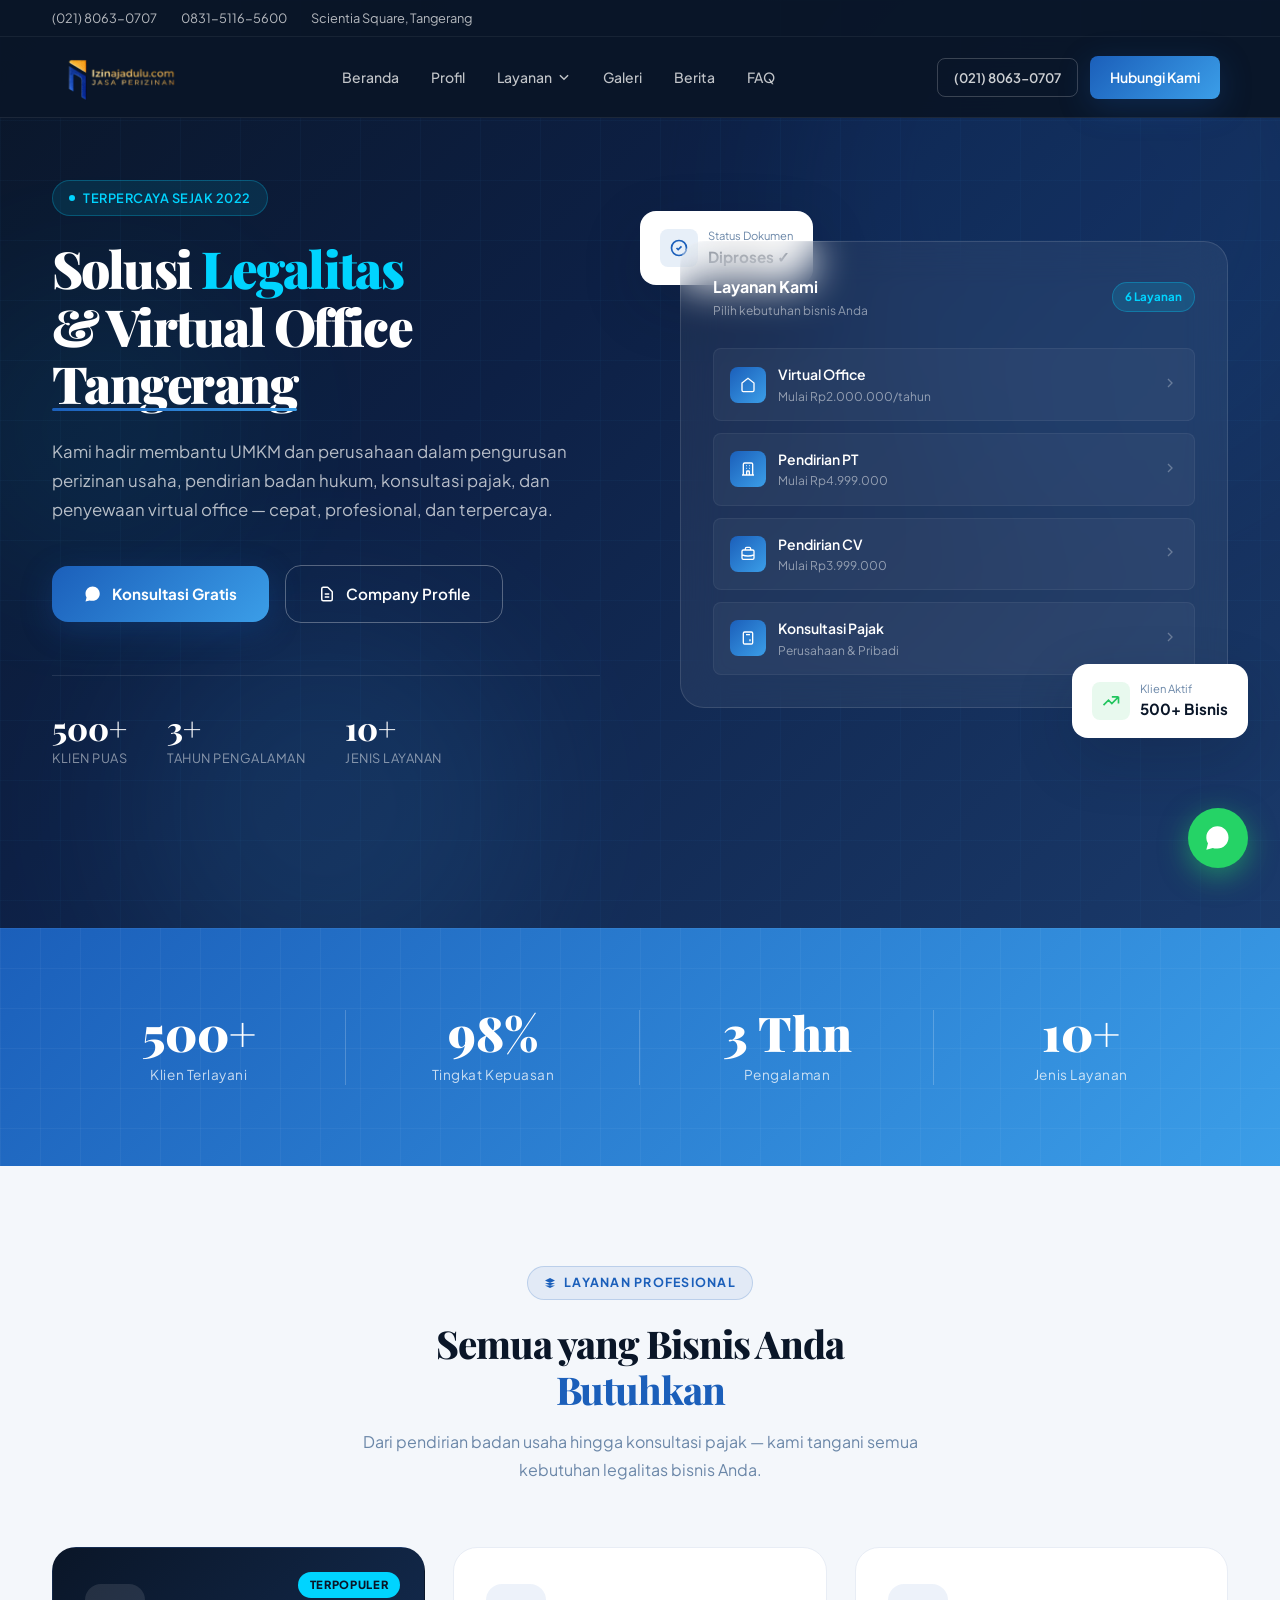
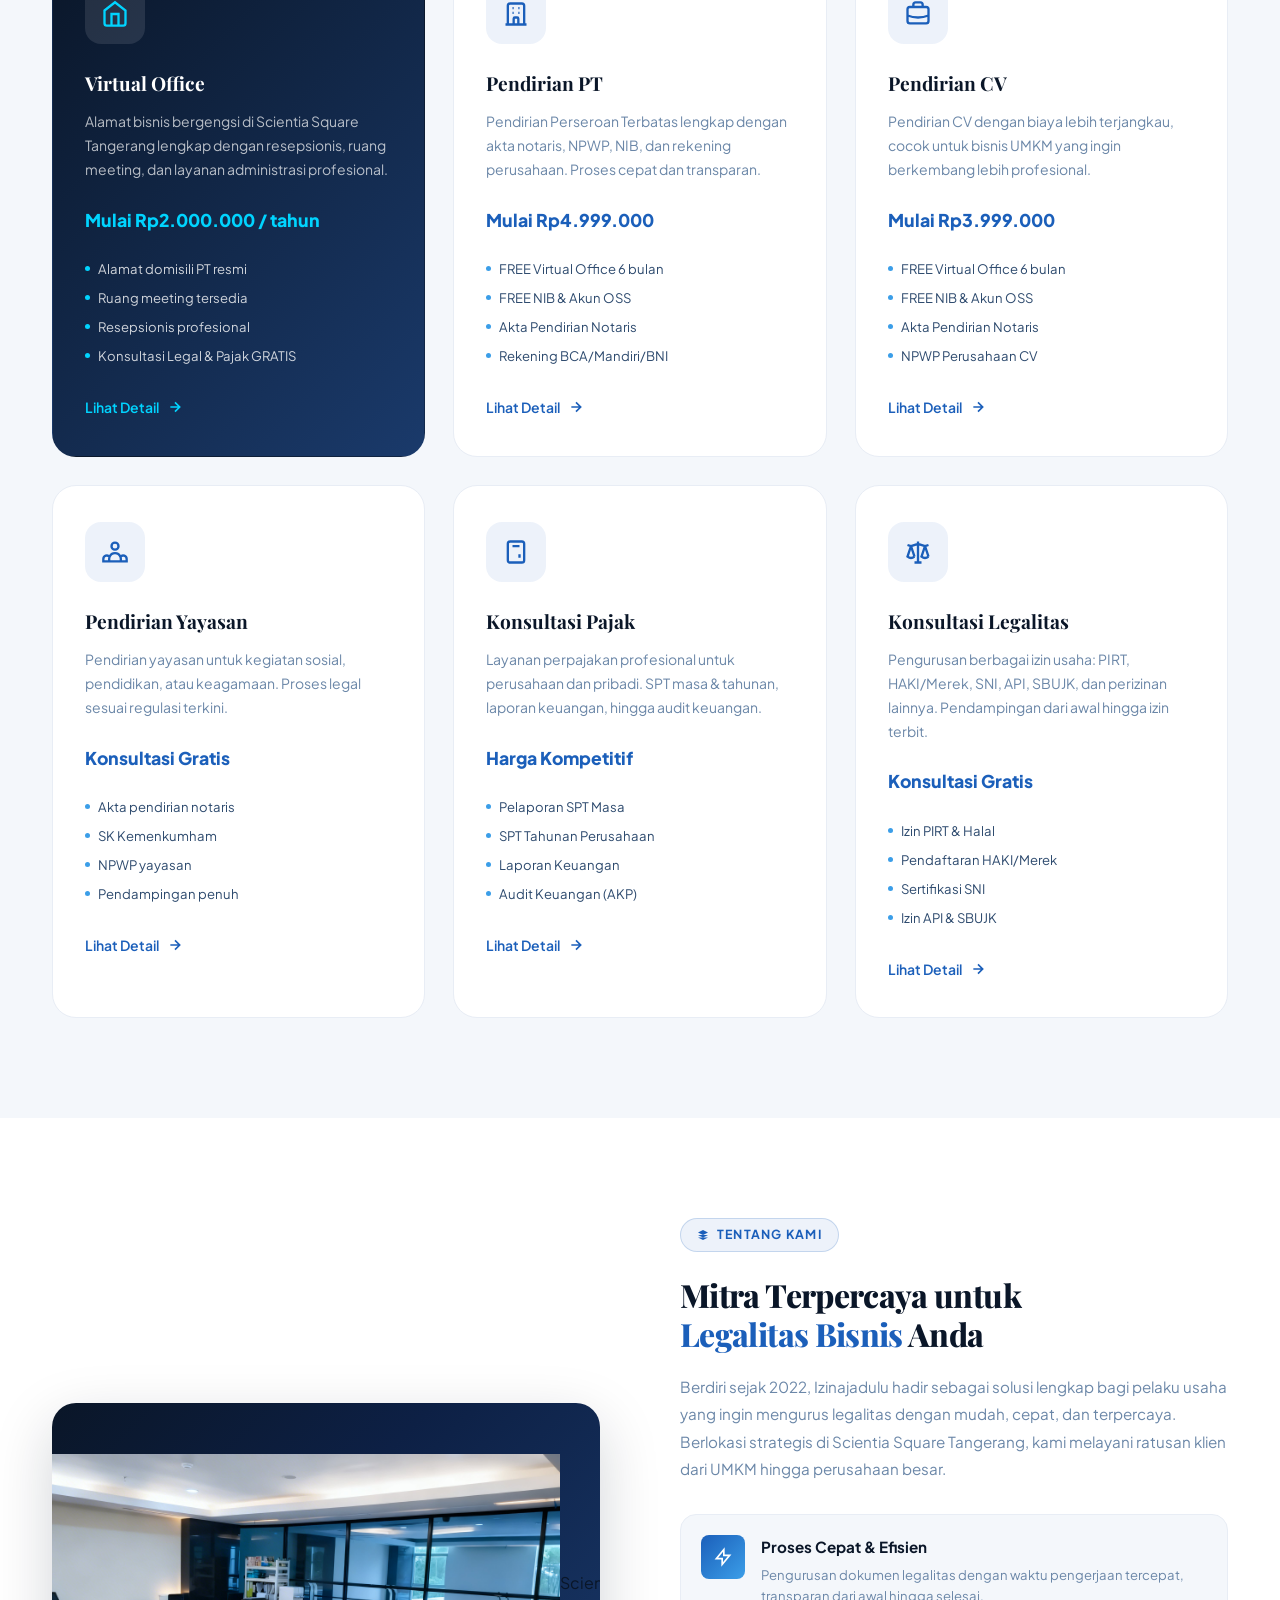
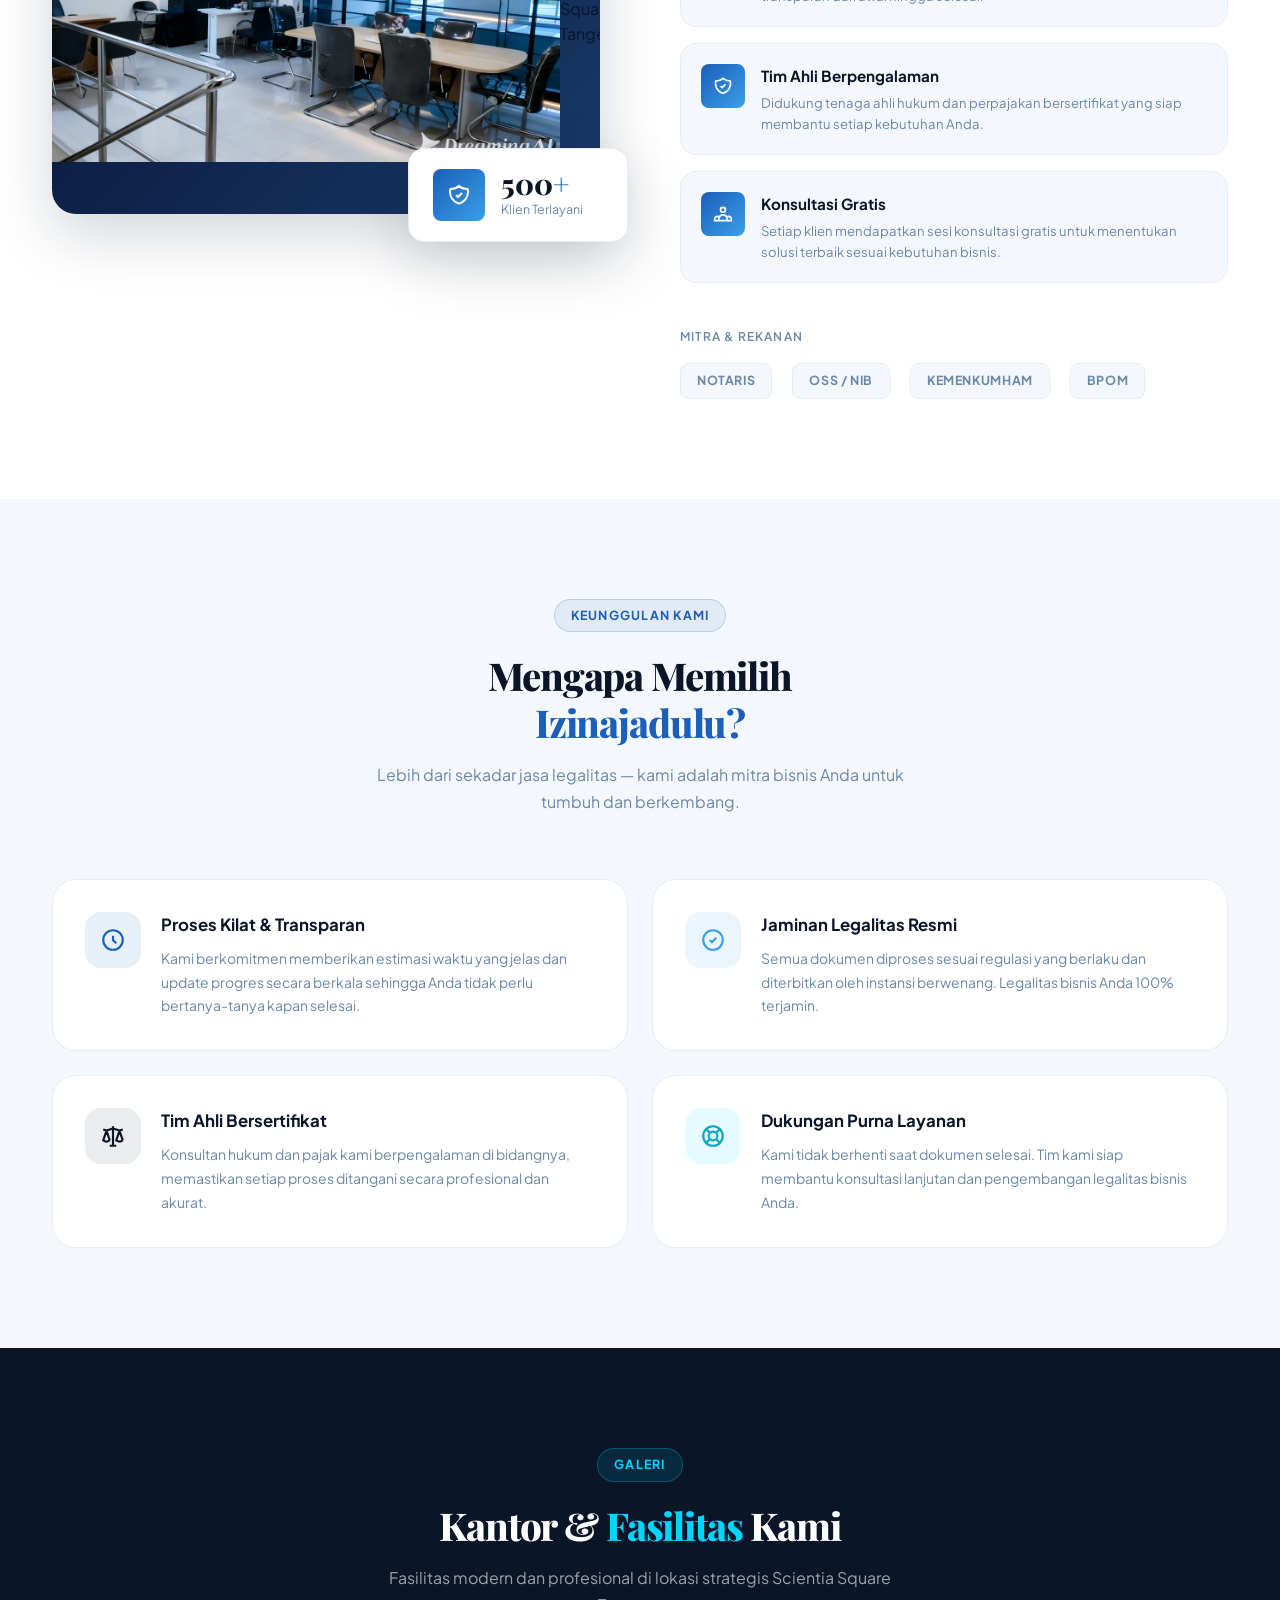
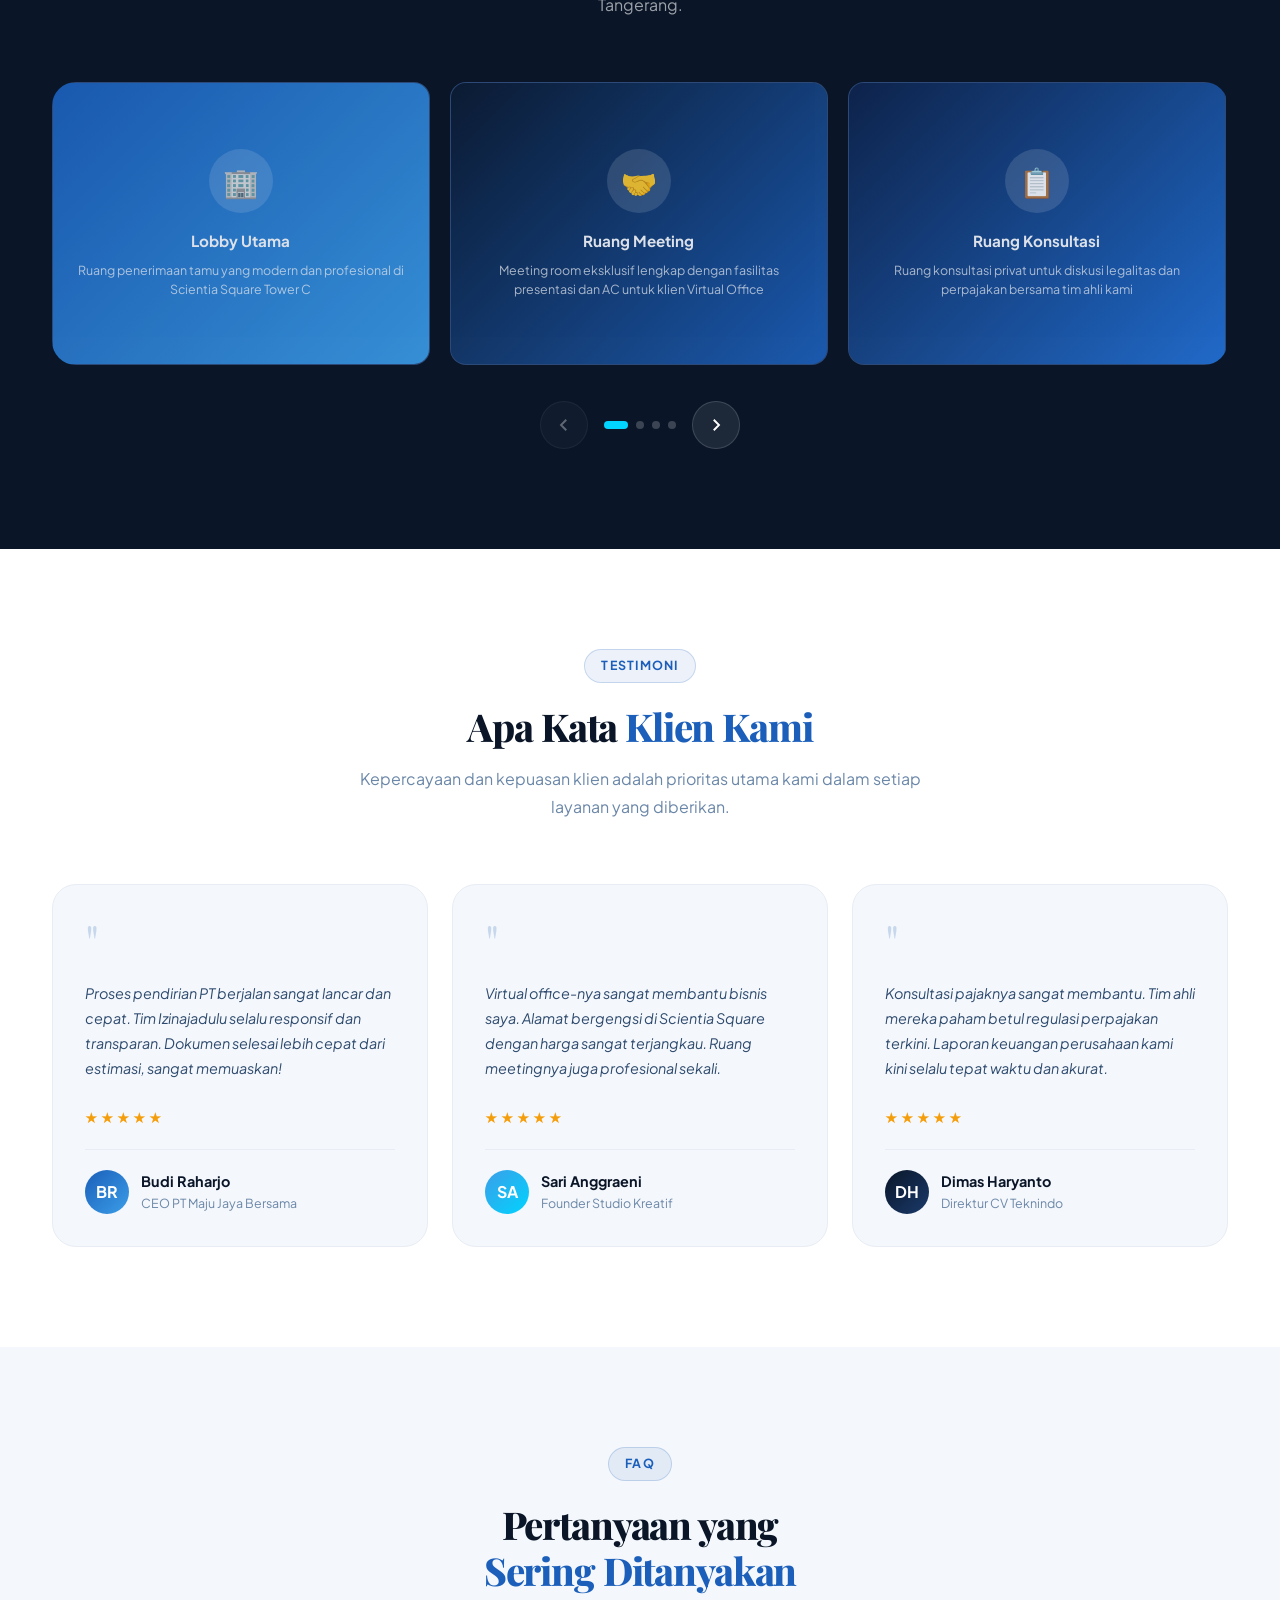
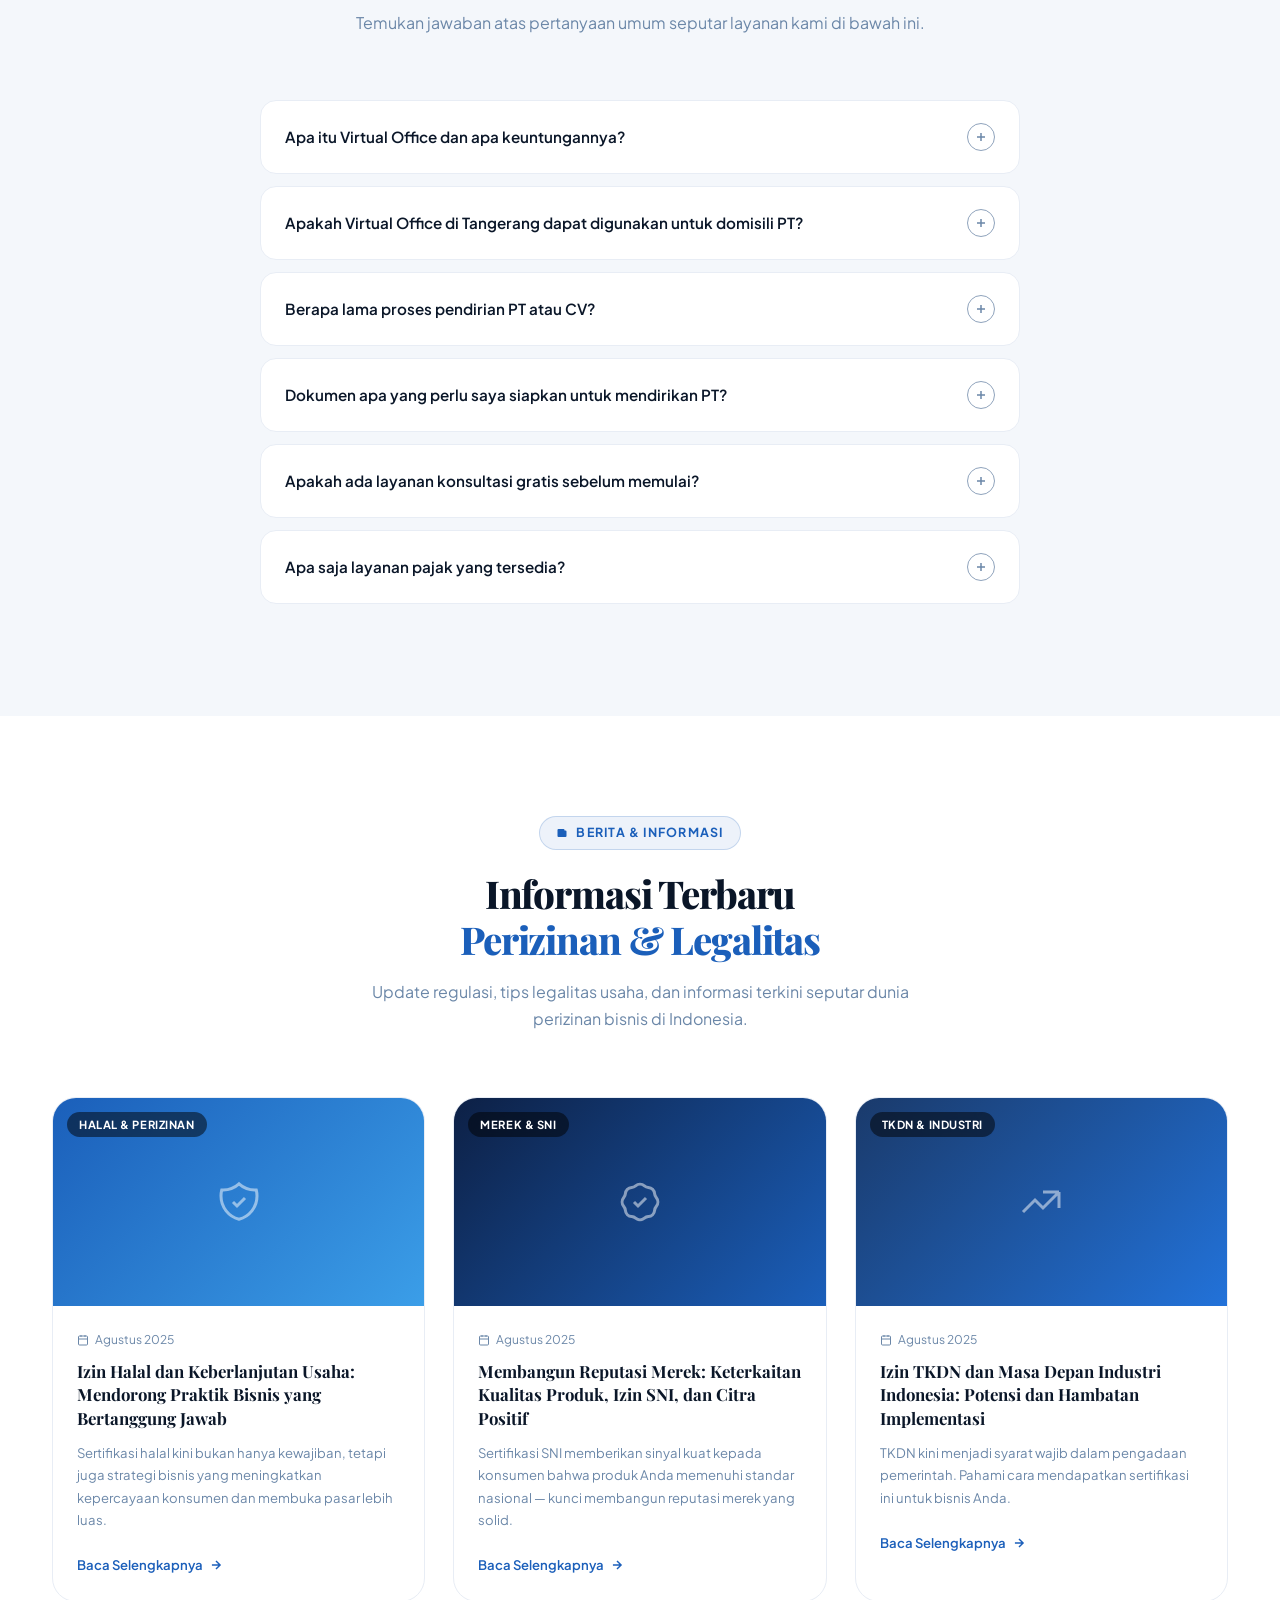
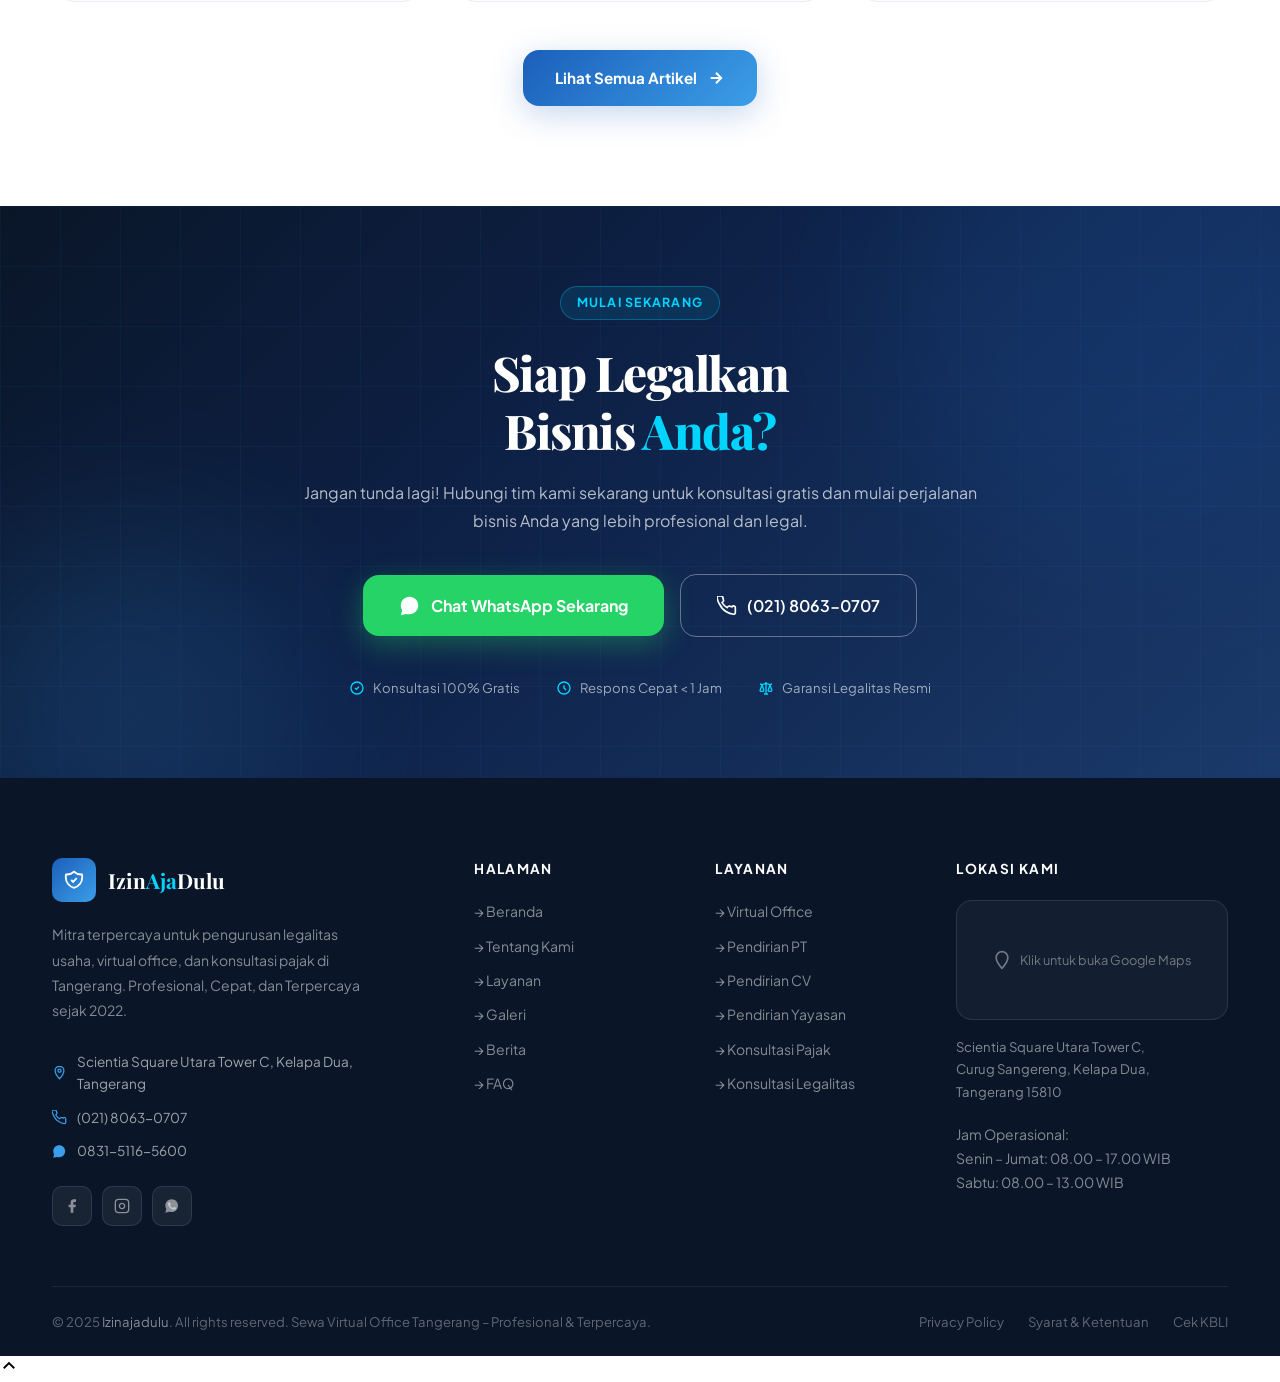
==== commit 3880f90f: "up" ====
--- a/index.html
+++ b/index.html
@@ -54,7 +54,7 @@
                 <!-- Logo -->
                 <a href="index.html" class="nav-logo">
                     <div class="nav-logo-icon">
-                        <img src="/logo/logo.jpeg" alt="Izin Aja Dulu">
+                        <img src="/logo/logo.png" alt="Izin Aja Dulu">
                     </div>
                 </a>
 
--- a/css/style.css
+++ b/css/style.css
@@ -284,37 +284,138 @@
   box-shadow: var(--shadow-lg);
 }
 
+/* ============================================================
+   REPLACE SEMUA BAGIAN INI DI style.css
+   ============================================================ */
+
 .nav-main-content {
   max-width: 1200px;
   margin: 0 auto;
   padding: 0 20px;
-  height: 80px; /* tinggi navbar profesional */
+  height: 80px;
   display: flex;
   align-items: center;
   justify-content: space-between;
-}
-
-/* LOGO WRAPPER */
+  overflow: visible;   /* ← kunci! logo bisa meluber ke atas/bawah navbar */
+}
+
 .nav-logo {
   display: flex;
   align-items: center;
   text-decoration: none;
 }
-/* ICON CONTAINER */
+
+/* DESKTOP */
 .nav-logo-icon {
-  height: 60px; /* tinggi logo di desktop - disesuaikan untuk gambar 500x500 */
-  display: flex;
-  align-items: center;
-}
-/* IMAGE */
+  height: 120px;       /* besar tapi proporsional dengan navbar 80px */
+  display: flex;
+  align-items: center;
+}
+
 .nav-logo-icon img {
   height: 100%;
-  width: auto; /* jaga rasio */
-  max-width: 220px; /* batasi agar tidak terlalu besar */
+  width: auto;
+  max-width: 300px;
   object-fit: contain;
   display: block;
-  border-radius: 8px;
-}
+  border-radius: 0;
+  background: transparent;
+}
+
+/* TABLET */
+@media (max-width: 1100px) {
+  .nav-logo-icon {
+    height: 100px;
+  }
+  .nav-logo-icon img {
+    max-width: 260px;
+  }
+}
+
+/* MOBILE (max 900px) */
+@media (max-width: 900px) {
+  .nav-main-content {
+    height: 80px;
+    min-height: 80px;
+    padding: 0 16px;
+    gap: 12px;
+    overflow: visible;
+  }
+
+  .nav-logo {
+    flex: 1 1 auto;
+    min-width: 0;
+    max-width: calc(100% - 56px);
+  }
+
+  .nav-logo-icon {
+    height: 110px;    /* lebih besar dari navbar supaya jelas */
+  }
+
+  .nav-logo-icon img {
+    height: 100%;
+    width: auto;
+    max-width: 260px;
+    object-fit: contain;
+    border-radius: 0;
+    background: transparent;
+  }
+
+  .nav-hamburger {
+    width: 44px;
+    height: 44px;
+    padding: 10px;
+    border-radius: 10px;
+    align-items: center;
+    justify-content: center;
+    flex-shrink: 0;
+    margin-left: auto;
+  }
+}
+
+/* HP KECIL (max 480px) */
+@media (max-width: 480px) {
+  .nav-main-content {
+    height: 75px;
+    min-height: 75px;
+    padding: 0 12px;
+    overflow: visible;
+  }
+
+  .nav-logo-icon {
+    height: 100px;
+  }
+
+  .nav-logo-icon img {
+    max-width: 220px;
+  }
+
+  .nav-hamburger {
+    width: 40px;
+    height: 40px;
+    padding: 8px;
+  }
+}
+
+/* HP MINI (max 360px) */
+@media (max-width: 360px) {
+  .nav-logo-icon {
+    height: 85px;
+  }
+
+  .nav-logo-icon img {
+    max-width: 180px;
+  }
+}
+
+
+
+
+
+
+
+
+
 .nav-logo-text {
   display: flex;
   flex-direction: column;
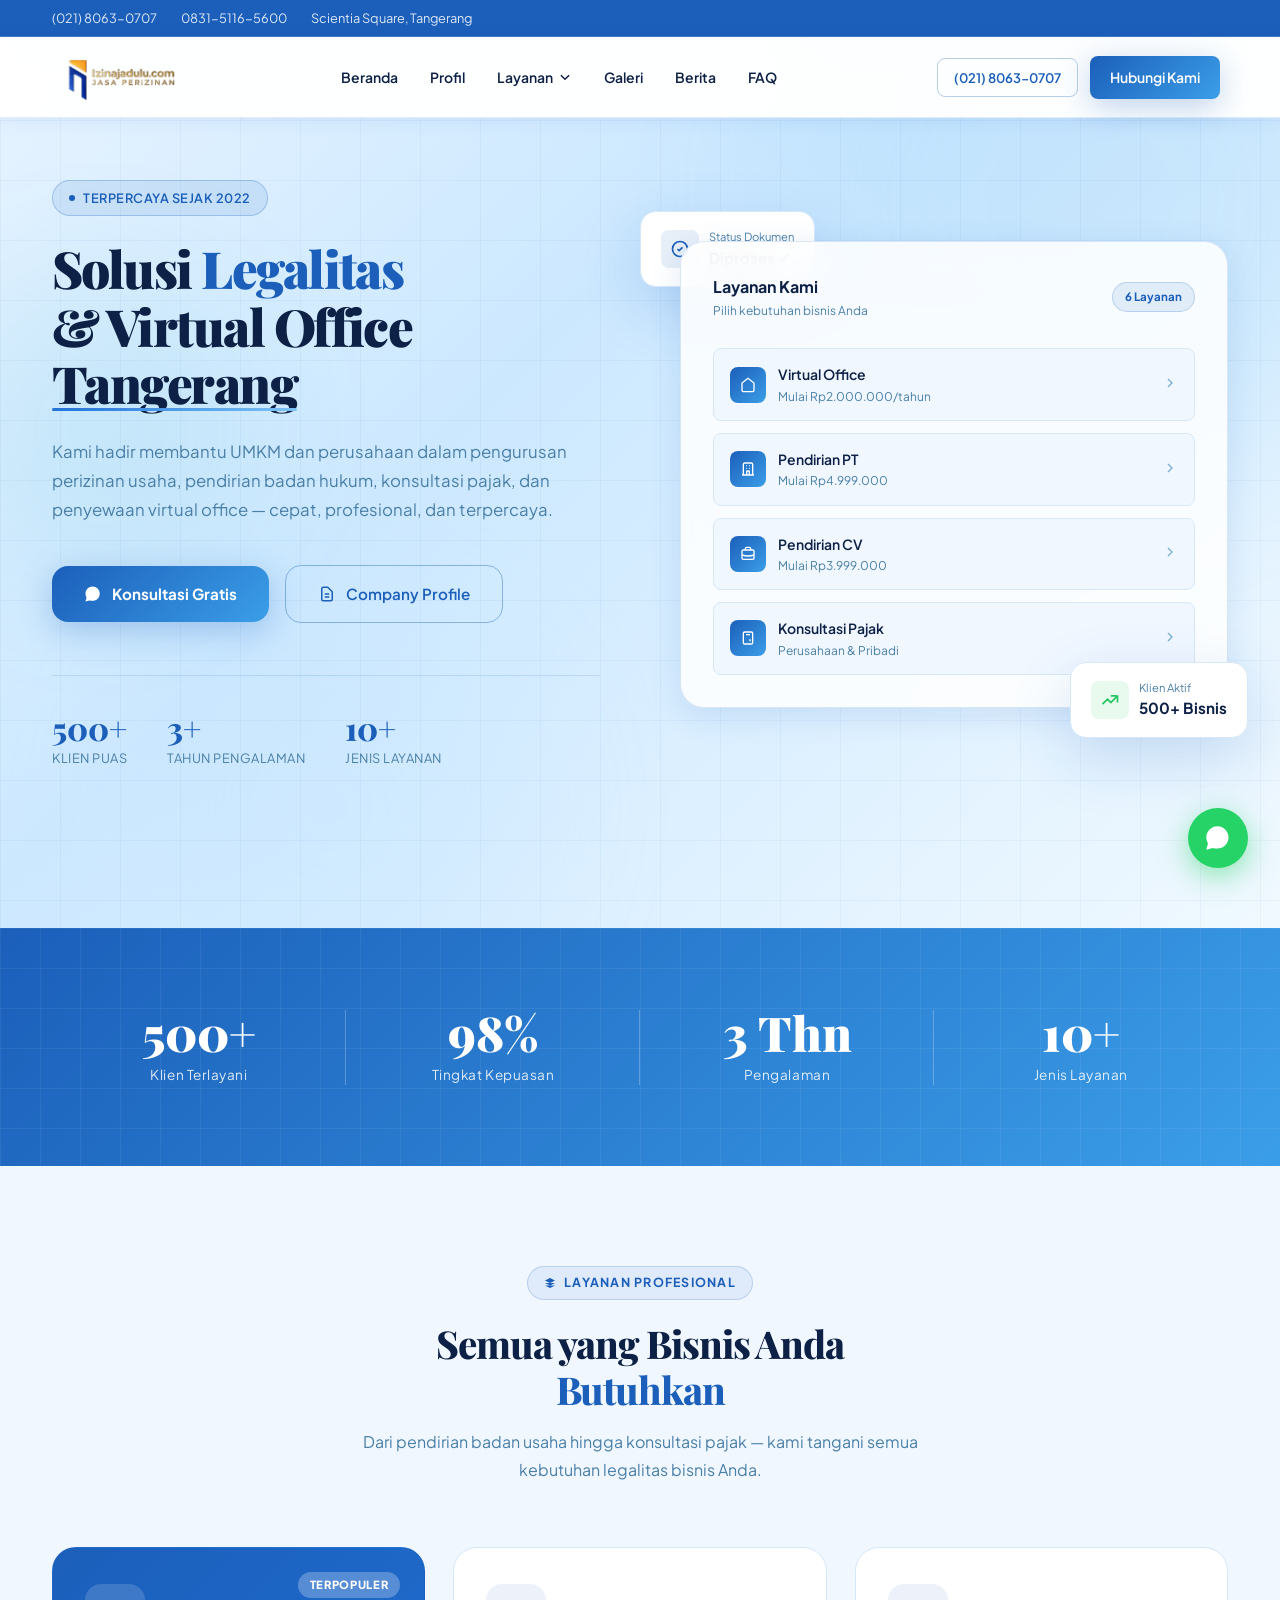
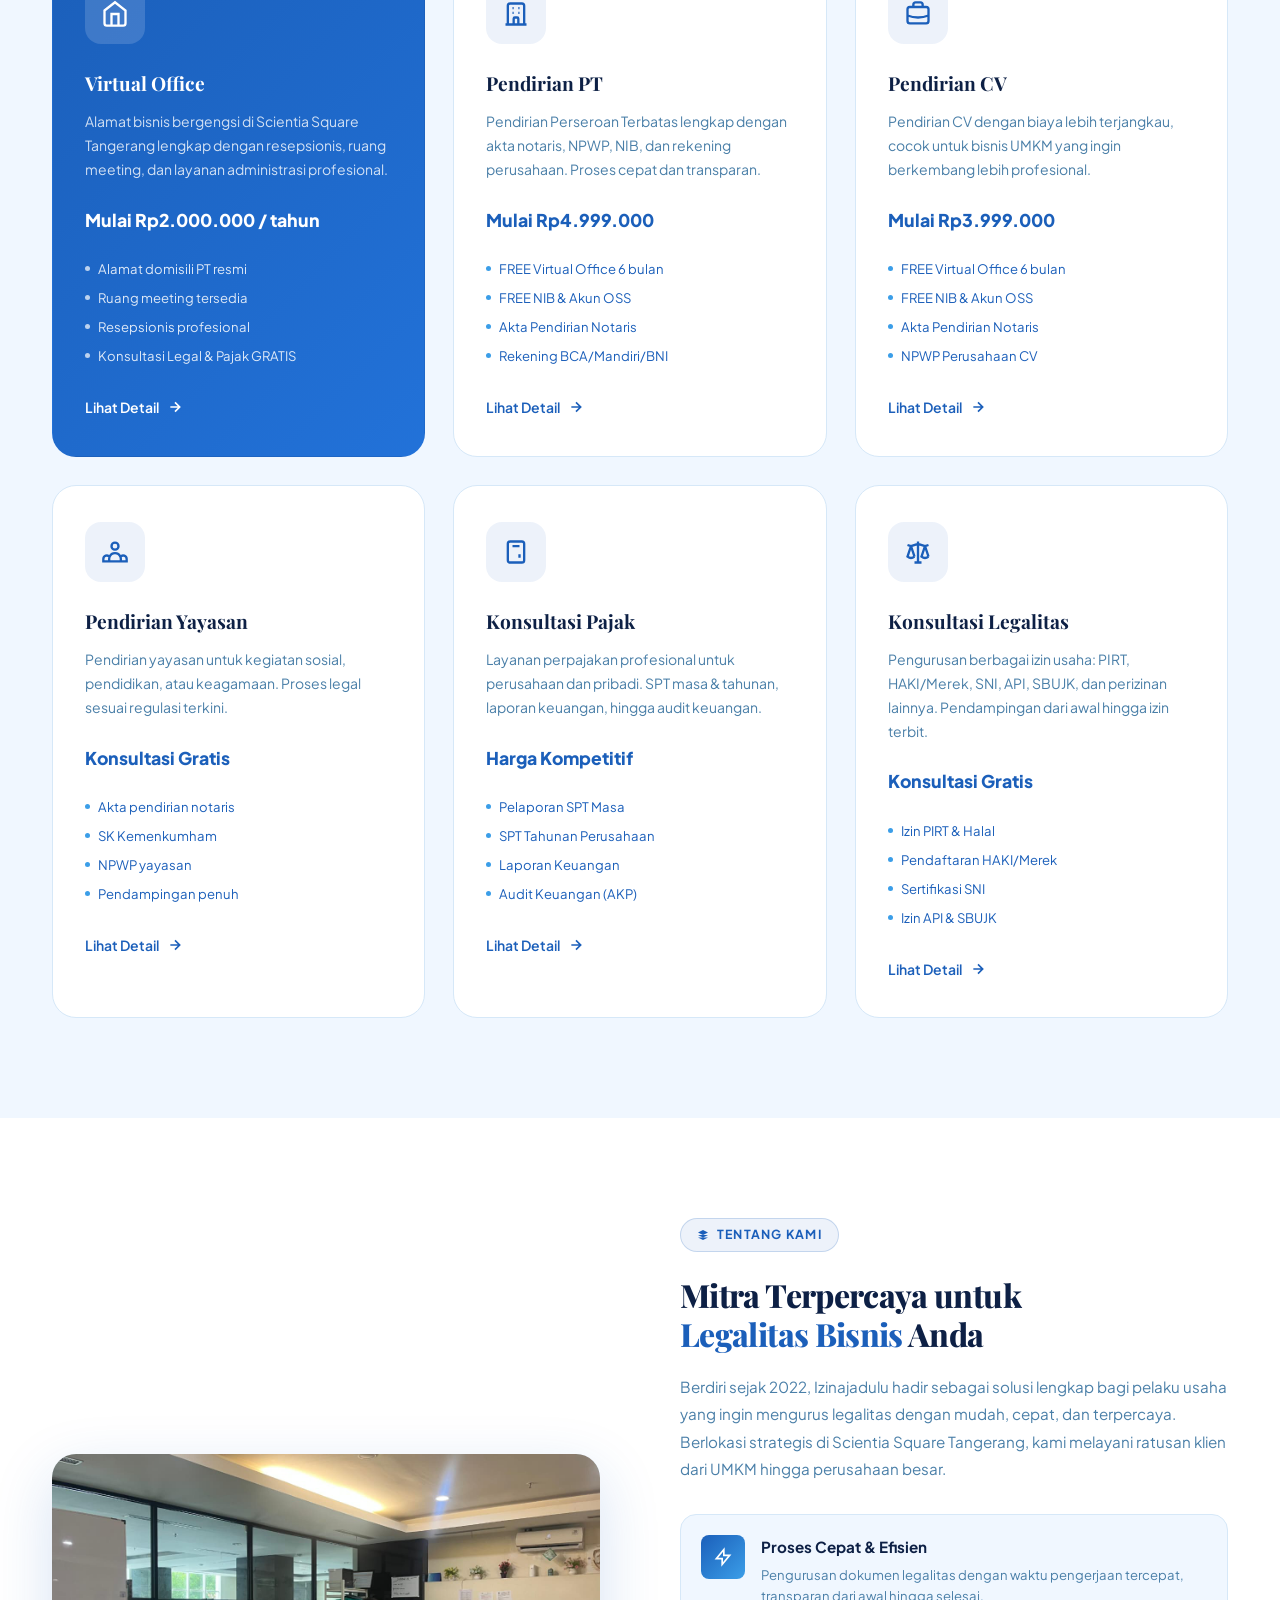
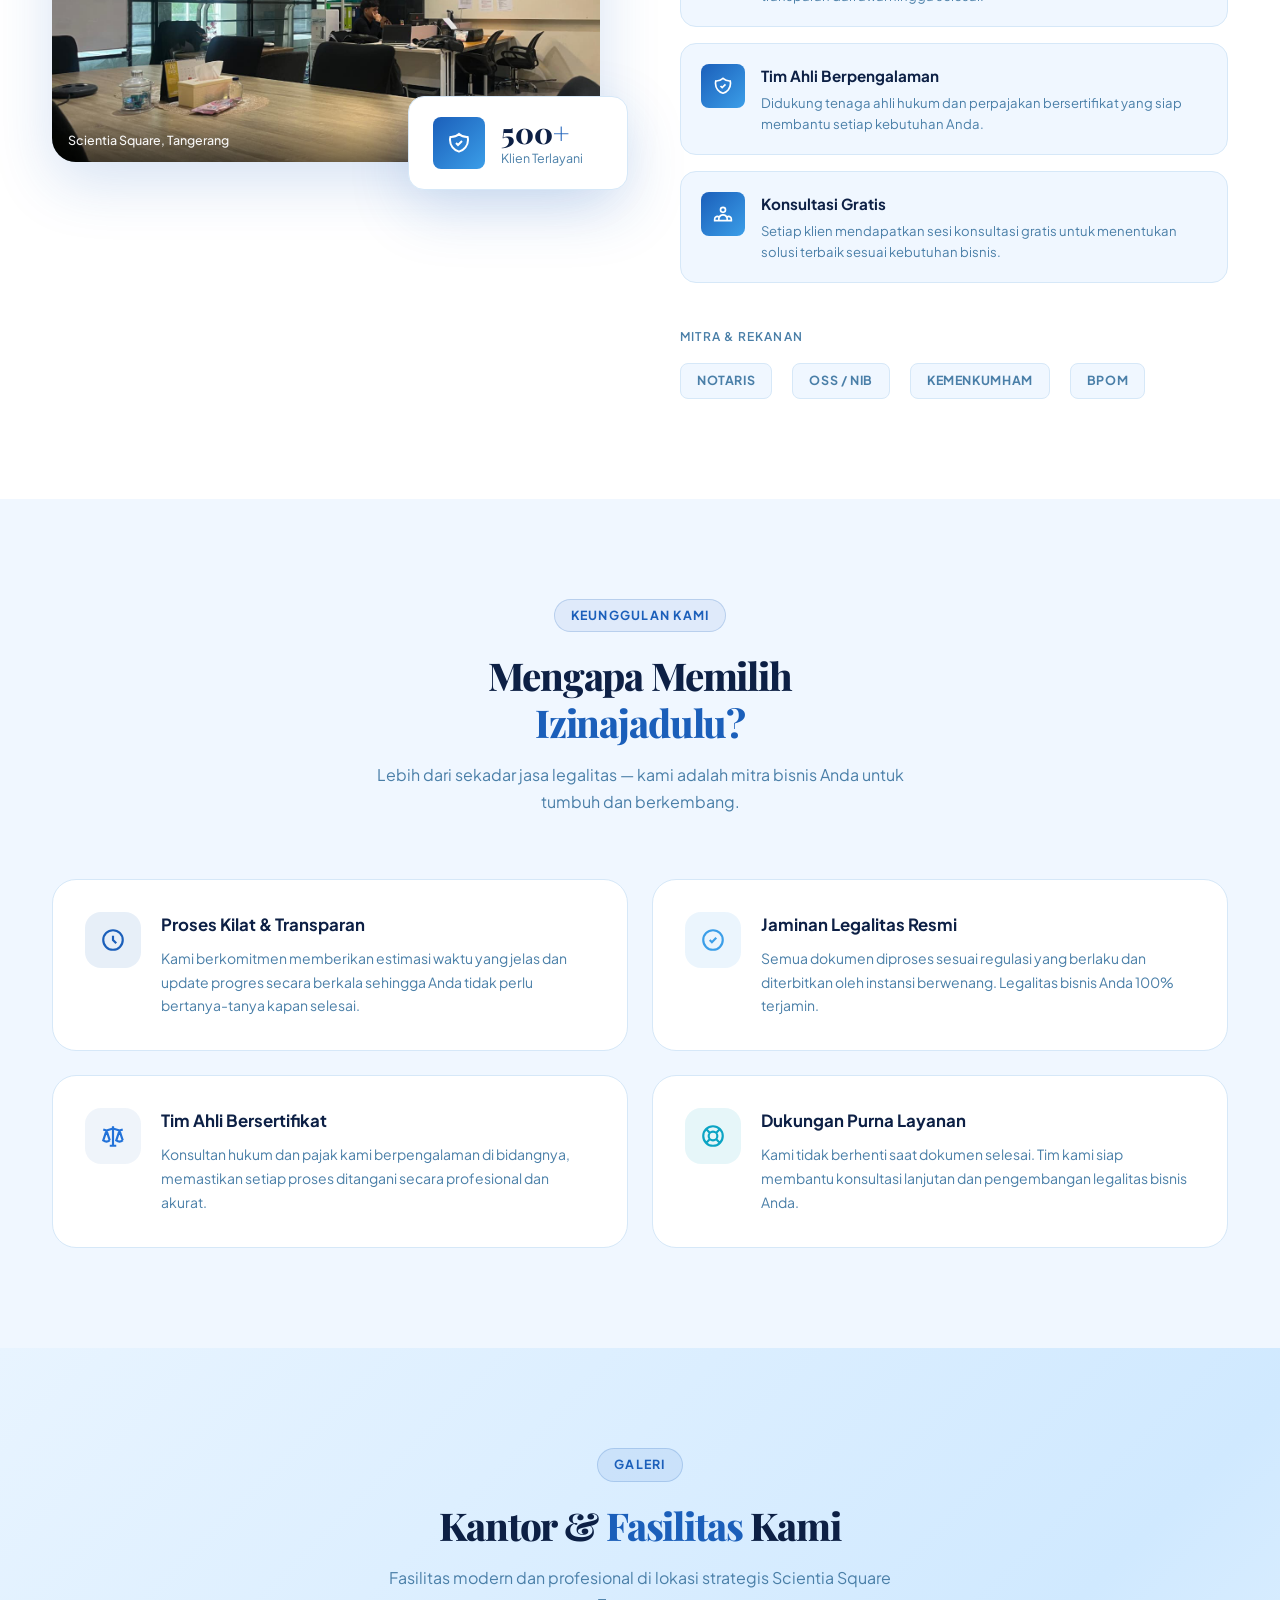
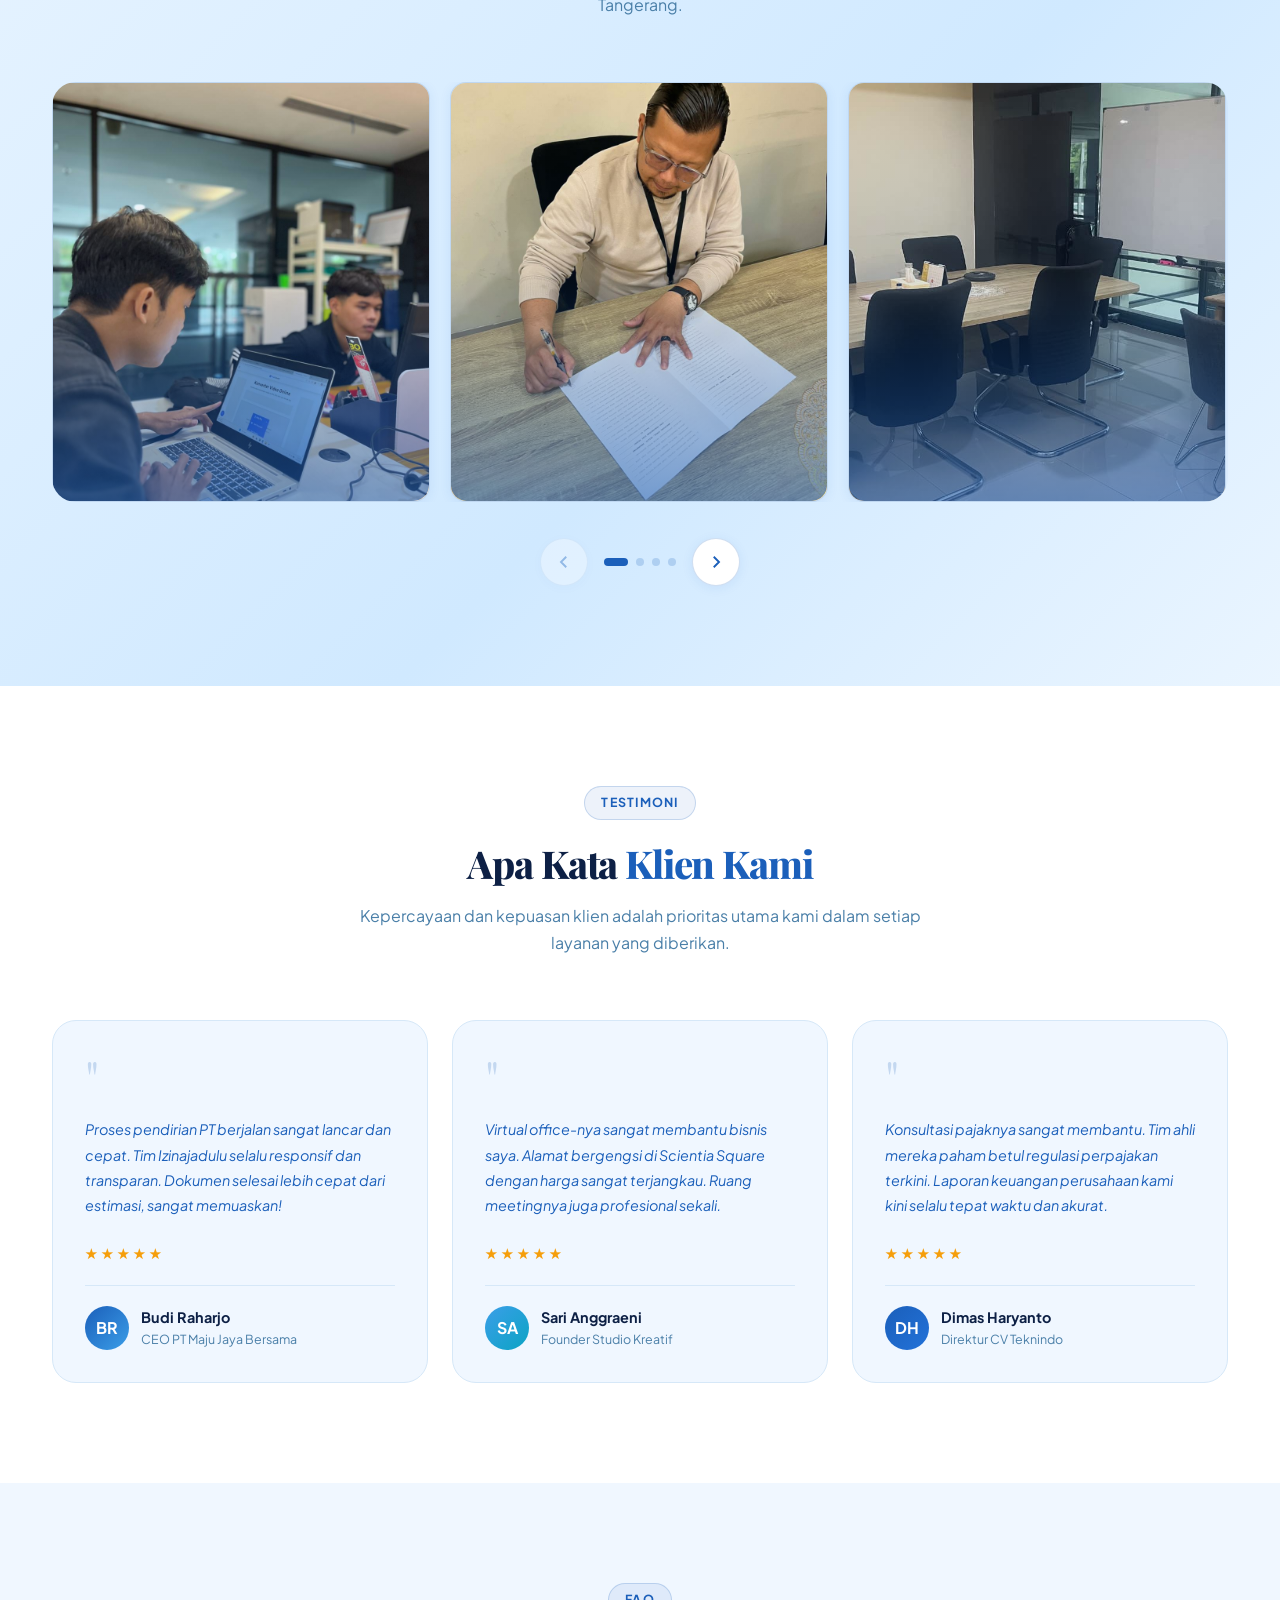
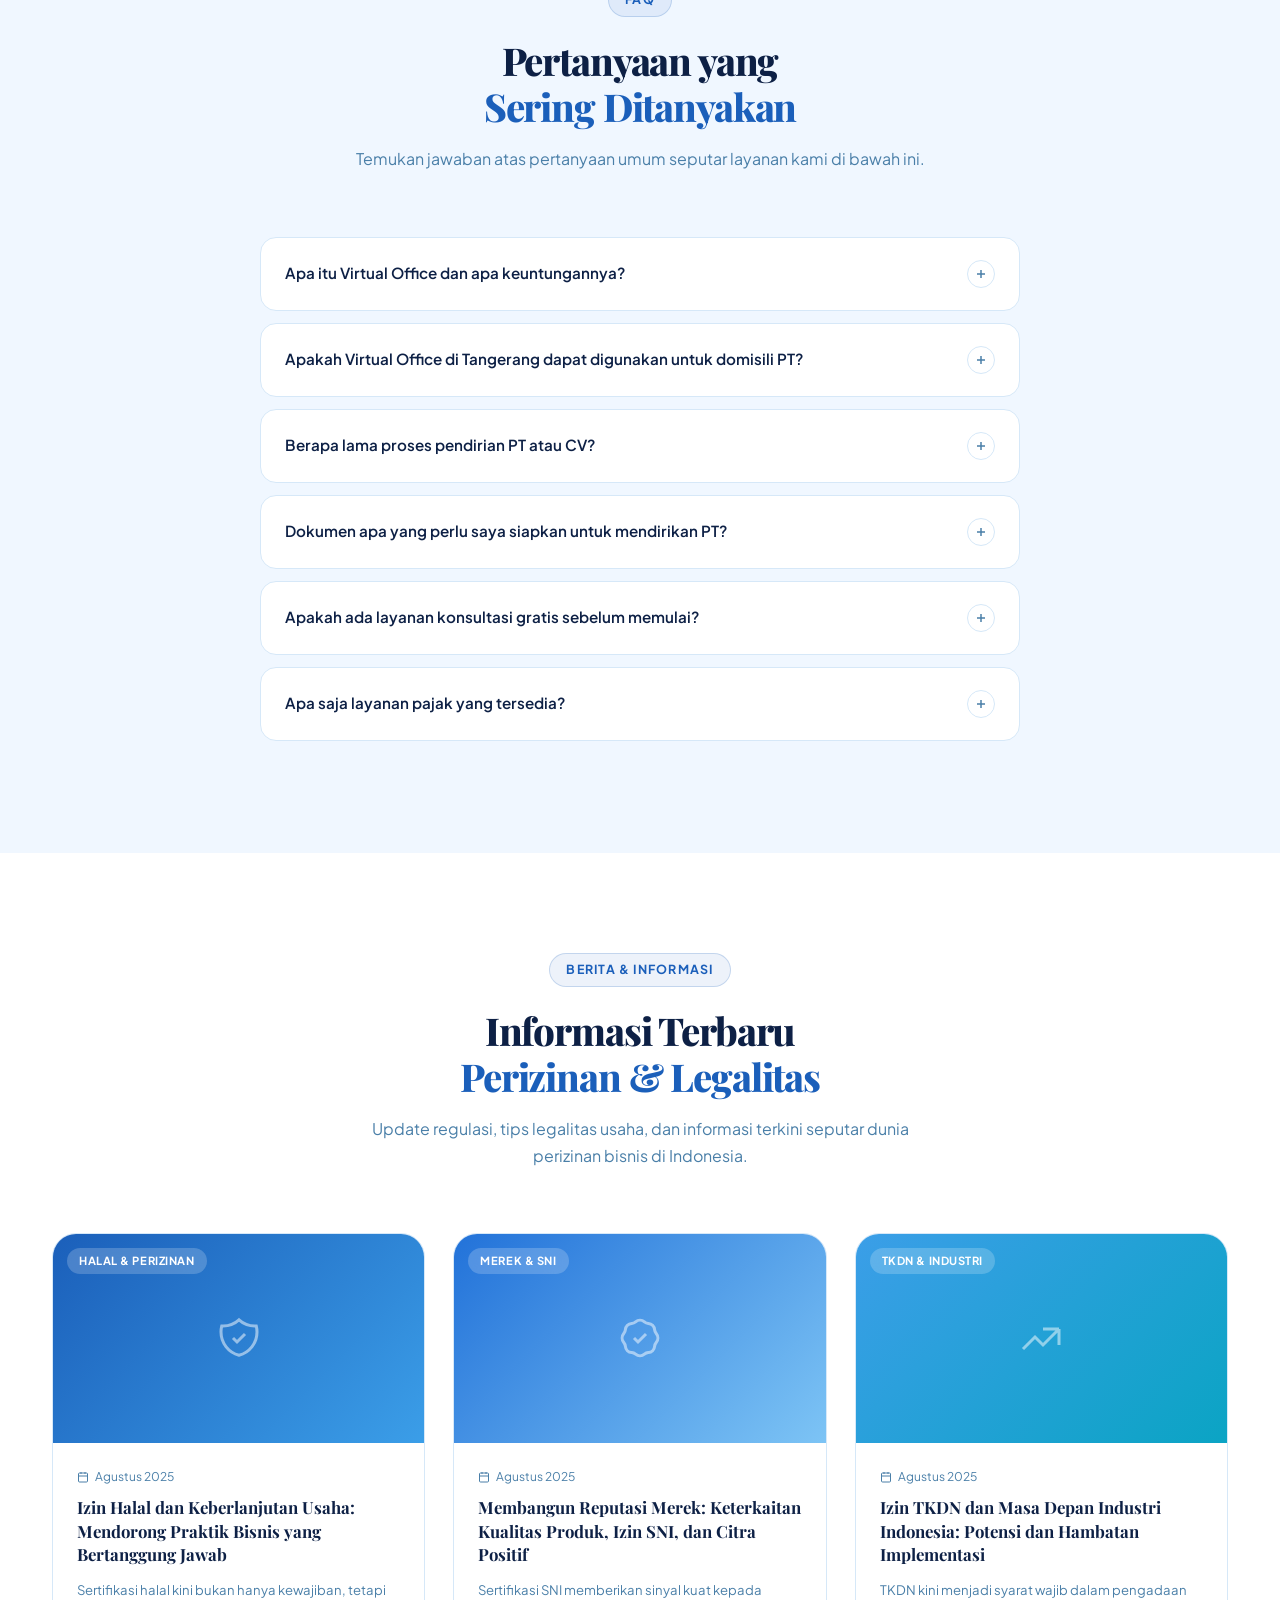
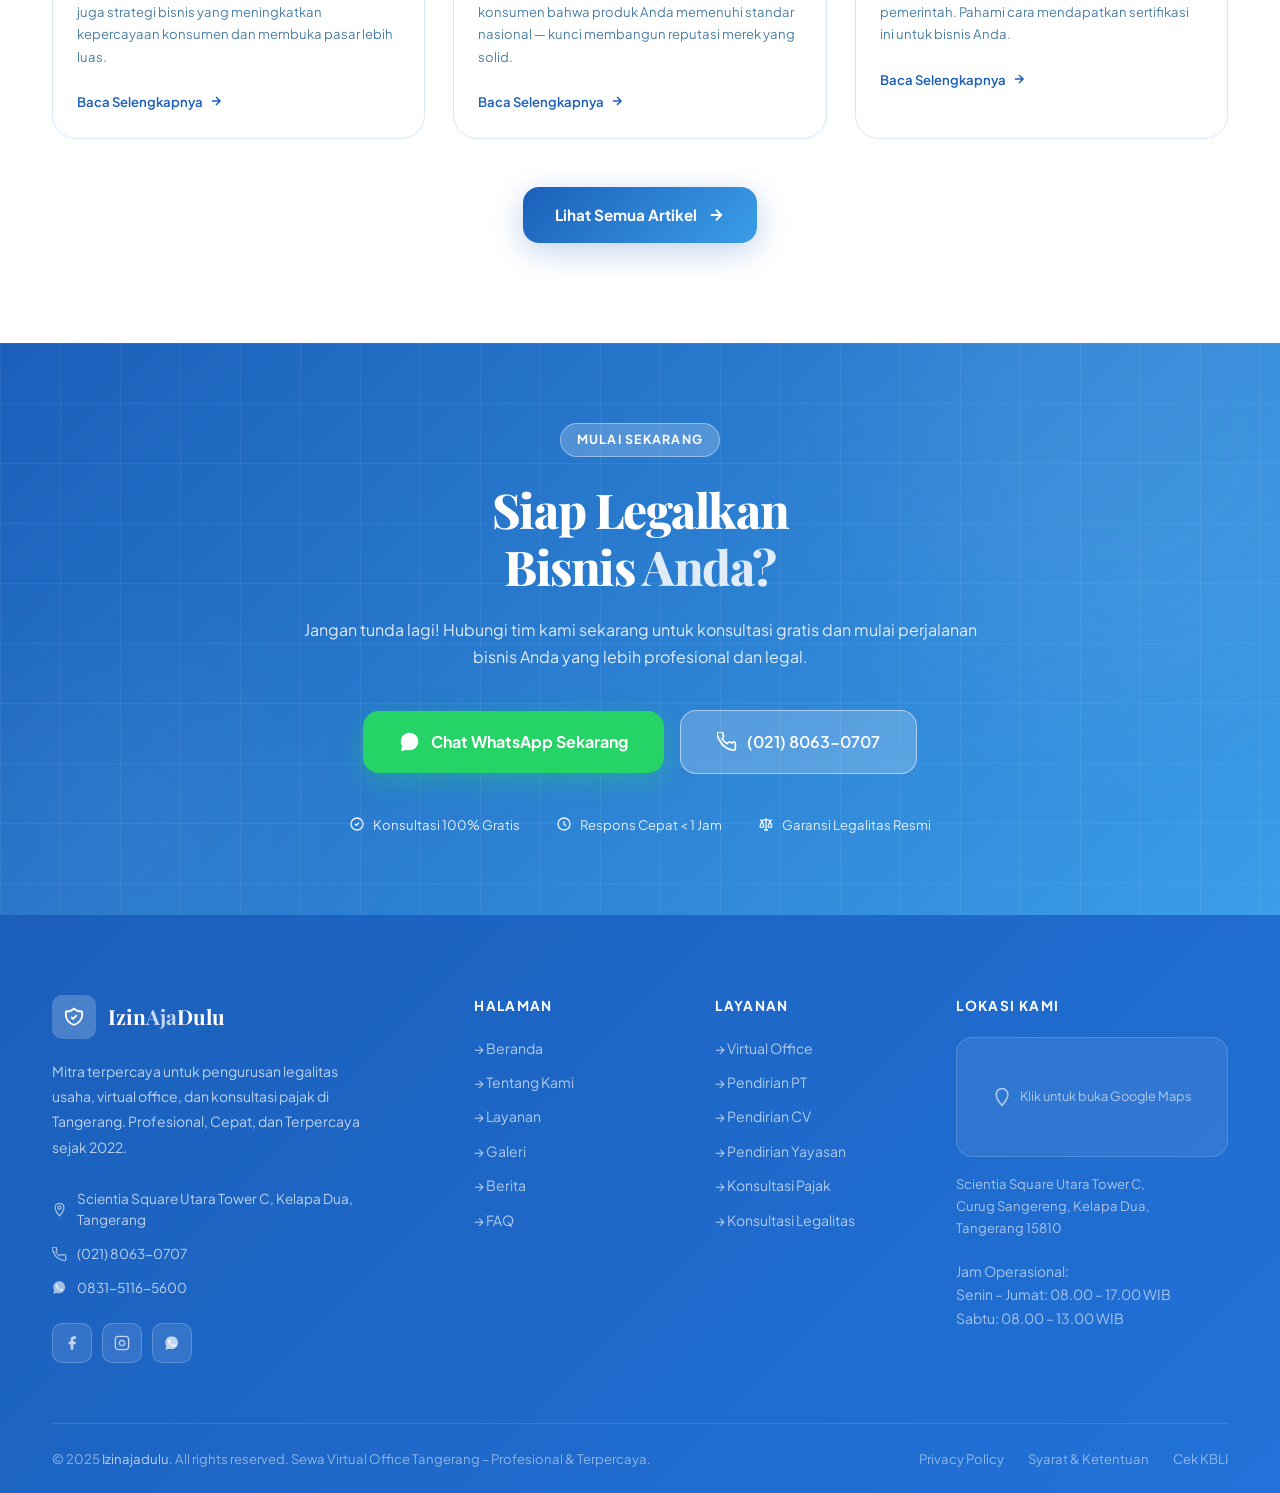
==== commit 33da0b77: "u[date" ====
--- a/index.html
+++ b/index.html
@@ -4,13 +4,10 @@
 <head>
     <meta charset="UTF-8" />
     <meta name="viewport" content="width=device-width, initial-scale=1.0" />
-    <meta name="description"
-        content="Izinajadulu – Sewa Virtual Office Tangerang, Jasa Pendirian PT, CV, Yayasan, Konsultasi Pajak & Legalitas Usaha. Profesional, Cepat, Terpercaya sejak 2022." />
-    <meta name="keywords"
-        content="virtual office tangerang, pendirian PT, pendirian CV, konsultasi pajak, legalitas usaha, izin usaha" />
+    <meta name="description" content="Izinajadulu – Sewa Virtual Office Tangerang, Jasa Pendirian PT, CV, Yayasan, Konsultasi Pajak & Legalitas Usaha. Profesional, Cepat, Terpercaya sejak 2022." />
+    <meta name="keywords" content="virtual office tangerang, pendirian PT, pendirian CV, konsultasi pajak, legalitas usaha, izin usaha" />
     <meta property="og:title" content="Izinajadulu – Solusi Legalitas & Virtual Office Tangerang" />
-    <meta property="og:description"
-        content="Mitra terpercaya untuk pengurusan legalitas usaha, virtual office, dan konsultasi pajak di Tangerang." />
+    <meta property="og:description" content="Mitra terpercaya untuk pengurusan legalitas usaha, virtual office, dan konsultasi pajak di Tangerang." />
     <meta property="og:type" content="website" />
     <title>Izinajadulu – Sewa Virtual Office & Legalitas Usaha Tangerang</title>
     <link rel="stylesheet" href="/css/style.css" />
@@ -24,9 +21,7 @@
     <div id="loader">
         <div class="loader-inner">
             <div class="loader-logo">Izin<span>Aja</span>Dulu</div>
-            <div class="loader-bar">
-                <div class="loader-bar-fill"></div>
-            </div>
+            <div class="loader-bar"><div class="loader-bar-fill"></div></div>
         </div>
     </div>
 
@@ -50,7 +45,6 @@
         <!-- Main Nav -->
         <div class="nav-main">
             <div class="nav-main-content">
-
                 <!-- Logo -->
                 <a href="index.html" class="nav-logo">
                     <div class="nav-logo-icon">
@@ -62,108 +56,41 @@
                 <ul class="nav-menu">
                     <li><a href="#hero" class="nav-link">Beranda</a></li>
                     <li><a href="#profil" class="nav-link">Profil</a></li>
-
                     <li class="nav-item dropdown">
                         <a href="#layanan" class="nav-link">Layanan
-                            <svg width="14" height="14" fill="none" viewBox="0 0 24 24" stroke="currentColor"
-                                stroke-width="2.5">
-                                <path d="M19 9l-7 7-7-7" />
-                            </svg>
+                            <svg width="14" height="14" fill="none" viewBox="0 0 24 24" stroke="currentColor" stroke-width="2.5"><path d="M19 9l-7 7-7-7" /></svg>
                         </a>
                         <div class="nav-dropdown">
                             <a href="layanan/virtual-office.html" class="dropdown-item">
-                                <div class="dropdown-icon">
-                                    <svg width="16" height="16" fill="none" viewBox="0 0 24 24" stroke="white"
-                                        stroke-width="2">
-                                        <path d="M3 9l9-7 9 7v11a2 2 0 01-2 2H5a2 2 0 01-2-2z" />
-                                    </svg>
-                                </div>
-                                <div class="dropdown-text">
-                                    <span class="dropdown-label">Virtual Office</span>
-                                    <span class="dropdown-desc">Mulai Rp2.000.000/tahun</span>
-                                </div>
+                                <div class="dropdown-icon"><svg width="16" height="16" fill="none" viewBox="0 0 24 24" stroke="white" stroke-width="2"><path d="M3 9l9-7 9 7v11a2 2 0 01-2 2H5a2 2 0 01-2-2z" /></svg></div>
+                                <div class="dropdown-text"><span class="dropdown-label">Virtual Office</span><span class="dropdown-desc">Mulai Rp2.000.000/tahun</span></div>
                             </a>
                             <a href="layanan/pendirian-pt.html" class="dropdown-item">
-                                <div class="dropdown-icon">
-                                    <svg width="16" height="16" fill="none" viewBox="0 0 24 24" stroke="white"
-                                        stroke-width="2">
-                                        <path
-                                            d="M19 21V5a2 2 0 00-2-2H7a2 2 0 00-2 2v16m14 0h2m-2 0h-5m-9 0H3m2 0h5M9 7h1m-1 4h1m4-4h1m-1 4h1m-5 10v-5a1 1 0 011-1h2a1 1 0 011 1v5m-4 0h4" />
-                                    </svg>
-                                </div>
-                                <div class="dropdown-text">
-                                    <span class="dropdown-label">Pendirian PT</span>
-                                    <span class="dropdown-desc">Mulai Rp4.999.000</span>
-                                </div>
+                                <div class="dropdown-icon"><svg width="16" height="16" fill="none" viewBox="0 0 24 24" stroke="white" stroke-width="2"><path d="M19 21V5a2 2 0 00-2-2H7a2 2 0 00-2 2v16m14 0h2m-2 0h-5m-9 0H3m2 0h5M9 7h1m-1 4h1m4-4h1m-1 4h1m-5 10v-5a1 1 0 011-1h2a1 1 0 011 1v5m-4 0h4" /></svg></div>
+                                <div class="dropdown-text"><span class="dropdown-label">Pendirian PT</span><span class="dropdown-desc">Mulai Rp4.999.000</span></div>
                             </a>
                             <a href="layanan/pendirian-cv.html" class="dropdown-item">
-                                <div class="dropdown-icon">
-                                    <svg width="16" height="16" fill="none" viewBox="0 0 24 24" stroke="white"
-                                        stroke-width="2">
-                                        <path
-                                            d="M21 13.255A23.931 23.931 0 0112 15c-3.183 0-6.22-.62-9-1.745M16 6V4a2 2 0 00-2-2h-4a2 2 0 00-2 2v2m4 6h.01M5 20h14a2 2 0 002-2V8a2 2 0 00-2-2H5a2 2 0 00-2 2v10a2 2 0 002 2z" />
-                                    </svg>
-                                </div>
-                                <div class="dropdown-text">
-                                    <span class="dropdown-label">Pendirian CV</span>
-                                    <span class="dropdown-desc">Mulai Rp3.999.000</span>
-                                </div>
+                                <div class="dropdown-icon"><svg width="16" height="16" fill="none" viewBox="0 0 24 24" stroke="white" stroke-width="2"><path d="M21 13.255A23.931 23.931 0 0112 15c-3.183 0-6.22-.62-9-1.745M16 6V4a2 2 0 00-2-2h-4a2 2 0 00-2 2v2m4 6h.01M5 20h14a2 2 0 002-2V8a2 2 0 00-2-2H5a2 2 0 00-2 2v10a2 2 0 002 2z" /></svg></div>
+                                <div class="dropdown-text"><span class="dropdown-label">Pendirian CV</span><span class="dropdown-desc">Mulai Rp3.999.000</span></div>
                             </a>
                             <a href="layanan/pendirian-yayasan.html" class="dropdown-item">
-                                <div class="dropdown-icon">
-                                    <svg width="16" height="16" fill="none" viewBox="0 0 24 24" stroke="white"
-                                        stroke-width="2">
-                                        <path
-                                            d="M17 20h5v-2a3 3 0 00-5.356-1.857M17 20H7m10 0v-2c0-.656-.126-1.283-.356-1.857M7 20H2v-2a3 3 0 015.356-1.857M7 20v-2c0-.656.126-1.283.356-1.857m0 0a5.002 5.002 0 019.288 0M15 7a3 3 0 11-6 0 3 3 0 016 0z" />
-                                    </svg>
-                                </div>
-                                <div class="dropdown-text">
-                                    <span class="dropdown-label">Pendirian Yayasan</span>
-                                    <span class="dropdown-desc">Konsultasi Gratis</span>
-                                </div>
+                                <div class="dropdown-icon"><svg width="16" height="16" fill="none" viewBox="0 0 24 24" stroke="white" stroke-width="2"><path d="M17 20h5v-2a3 3 0 00-5.356-1.857M17 20H7m10 0v-2c0-.656-.126-1.283-.356-1.857M7 20H2v-2a3 3 0 015.356-1.857M7 20v-2c0-.656.126-1.283.356-1.857m0 0a5.002 5.002 0 019.288 0M15 7a3 3 0 11-6 0 3 3 0 016 0z" /></svg></div>
+                                <div class="dropdown-text"><span class="dropdown-label">Pendirian Yayasan</span><span class="dropdown-desc">Konsultasi Gratis</span></div>
                             </a>
                             <a href="layanan/konsultasi-pajak.html" class="dropdown-item">
-                                <div class="dropdown-icon">
-                                    <svg width="16" height="16" fill="none" viewBox="0 0 24 24" stroke="white"
-                                        stroke-width="2">
-                                        <path
-                                            d="M9 7h6m0 10v-3m-3 3h.01M9 17h.01M9 14h.01M12 14h.01M15 11h.01M12 11h.01M9 11h.01M7 21h10a2 2 0 002-2V5a2 2 0 00-2-2H7a2 2 0 00-2 2v14a2 2 0 002 2z" />
-                                    </svg>
-                                </div>
-                                <div class="dropdown-text">
-                                    <span class="dropdown-label">Konsultasi Pajak</span>
-                                    <span class="dropdown-desc">Perusahaan & Pribadi</span>
-                                </div>
+                                <div class="dropdown-icon"><svg width="16" height="16" fill="none" viewBox="0 0 24 24" stroke="white" stroke-width="2"><path d="M9 7h6m0 10v-3m-3 3h.01M9 17h.01M9 14h.01M12 14h.01M15 11h.01M12 11h.01M9 11h.01M7 21h10a2 2 0 002-2V5a2 2 0 00-2-2H7a2 2 0 00-2 2v14a2 2 0 002 2z" /></svg></div>
+                                <div class="dropdown-text"><span class="dropdown-label">Konsultasi Pajak</span><span class="dropdown-desc">Perusahaan & Pribadi</span></div>
                             </a>
                             <a href="layanan/konsultasi-legalitas.html" class="dropdown-item">
-                                <div class="dropdown-icon">
-                                    <svg width="16" height="16" fill="none" viewBox="0 0 24 24" stroke="white"
-                                        stroke-width="2">
-                                        <path
-                                            d="M3 6l3 1m0 0l-3 9a5.002 5.002 0 006.001 0M6 7l3 9M6 7l6-2m6 2l3-1m-3 1l-3 9a5.002 5.002 0 006.001 0M18 7l3 9m-3-9l-6-2m0-2v2m0 16V5m0 16H9m3 0h3" />
-                                    </svg>
-                                </div>
-                                <div class="dropdown-text">
-                                    <span class="dropdown-label">Konsultasi Legalitas</span>
-                                    <span class="dropdown-desc">Konsultasi Gratis</span>
-                                </div>
+                                <div class="dropdown-icon"><svg width="16" height="16" fill="none" viewBox="0 0 24 24" stroke="white" stroke-width="2"><path d="M3 6l3 1m0 0l-3 9a5.002 5.002 0 006.001 0M6 7l3 9M6 7l6-2m6 2l3-1m-3 1l-3 9a5.002 5.002 0 006.001 0M18 7l3 9m-3-9l-6-2m0-2v2m0 16V5m0 16H9m3 0h3" /></svg></div>
+                                <div class="dropdown-text"><span class="dropdown-label">Konsultasi Legalitas</span><span class="dropdown-desc">Konsultasi Gratis</span></div>
                             </a>
                             <a href="layanan/company-profile.html" class="dropdown-item">
-                                <div class="dropdown-icon">
-                                    <svg width="16" height="16" fill="none" viewBox="0 0 24 24" stroke="white"
-                                        stroke-width="2">
-                                        <path
-                                            d="M9 12h6m-6 4h6m2 5H7a2 2 0 01-2-2V5a2 2 0 012-2h5.586a1 1 0 01.707.293l5.414 5.414a1 1 0 01.293.707V19a2 2 0 01-2 2z" />
-                                    </svg>
-                                </div>
-                                <div class="dropdown-text">
-                                    <span class="dropdown-label">Company Profile</span>
-                                    <span class="dropdown-desc">PT Mulya Nusantara Sakti</span>
-                                </div>
+                                <div class="dropdown-icon"><svg width="16" height="16" fill="none" viewBox="0 0 24 24" stroke="white" stroke-width="2"><path d="M9 12h6m-6 4h6m2 5H7a2 2 0 01-2-2V5a2 2 0 012-2h5.586a1 1 0 01.707.293l5.414 5.414a1 1 0 01.293.707V19a2 2 0 01-2 2z" /></svg></div>
+                                <div class="dropdown-text"><span class="dropdown-label">Company Profile</span><span class="dropdown-desc">PT Mulya Nusantara Sakti</span></div>
                             </a>
                         </div>
                     </li>
-
                     <li><a href="#galeri" class="nav-link">Galeri</a></li>
                     <li><a href="#berita" class="nav-link">Berita</a></li>
                     <li><a href="#faq" class="nav-link">FAQ</a></li>
@@ -172,9 +99,7 @@
                 <!-- CTA -->
                 <div class="nav-cta">
                     <a href="tel:02180630707" class="btn-nav-phone">(021) 8063-0707</a>
-                    <a href="https://wa.me/6283151165600?text=Halo+Izin+Aja+Dulu" target="_blank" class="btn-nav-wa">
-                        Hubungi Kami
-                    </a>
+                    <a href="https://wa.me/6283151165600?text=Halo+Izin+Aja+Dulu" target="_blank" class="btn-nav-wa">Hubungi Kami</a>
                 </div>
 
                 <!-- Hamburger -->
@@ -183,7 +108,6 @@
                     <span class="hamburger-line"></span>
                     <span class="hamburger-line"></span>
                 </button>
-
             </div>
 
             <div class="nav-mobile">
@@ -195,8 +119,7 @@
                 <a href="#faq" class="mobile-nav-link">FAQ</a>
                 <a href="layanan/company-profile.html" class="mobile-nav-link">📄 Company Profile</a>
                 <div class="mobile-cta-group">
-                    <a href="https://wa.me/6283151165600" target="_blank" class="btn-primary"
-                        style="justify-content:center">WhatsApp Sekarang</a>
+                    <a href="https://wa.me/6283151165600" target="_blank" class="btn-primary" style="justify-content:center">WhatsApp Sekarang</a>
                 </div>
             </div>
         </div>
@@ -219,52 +142,29 @@
                         <span class="hero-badge-dot"></span>
                         Terpercaya Sejak 2022
                     </div>
-
                     <h1 class="hero-title">
                         Solusi <span class="accent">Legalitas</span><br>
                         &amp; Virtual Office<br>
                         <span class="underline-text">Tangerang</span>
                     </h1>
-
                     <p class="hero-desc">
                         Kami hadir membantu UMKM dan perusahaan dalam pengurusan perizinan usaha, pendirian badan hukum,
                         konsultasi pajak, dan penyewaan virtual office — cepat, profesional, dan terpercaya.
                     </p>
-
                     <div class="hero-cta">
-                        <a href="https://wa.me/6283151165600?text=Halo+Izin+Aja+Dulu" target="_blank" rel="noopener"
-                            class="btn-primary">
-                            <svg width="18" height="18" fill="currentColor" viewBox="0 0 24 24">
-                                <path
-                                    d="M17.472 14.382c-.297-.149-1.758-.867-2.03-.967-.273-.099-.471-.148-.67.15-.197.297-.767.966-.94 1.164-.173.199-.347.223-.644.075-.297-.15-1.255-.463-2.39-1.475-.883-.788-1.48-1.761-1.653-2.059-.173-.297-.018-.458.13-.606.134-.133.298-.347.446-.52.149-.174.198-.298.298-.497.099-.198.05-.371-.025-.52-.075-.149-.669-1.612-.916-2.207-.242-.579-.487-.5-.669-.51-.173-.008-.371-.01-.57-.01-.198 0-.52.074-.792.372-.272.297-1.04 1.016-1.04 2.479 0 1.462 1.065 2.875 1.213 3.074.149.198 2.096 3.2 5.077 4.487.709.306 1.262.489 1.694.625.712.227 1.36.195 1.871.118.571-.085 1.758-.719 2.006-1.413.248-.694.248-1.289.173-1.413-.074-.124-.272-.198-.57-.347z" />
-                                <path
-                                    d="M11.5 2C6.262 2 2 6.262 2 11.5c0 1.862.518 3.597 1.414 5.086L2 22l5.567-1.389A9.451 9.451 0 0011.5 21C16.738 21 21 16.738 21 11.5S16.738 2 11.5 2z" />
-                            </svg>
+                        <a href="https://wa.me/6283151165600?text=Halo+Izin+Aja+Dulu" target="_blank" rel="noopener" class="btn-primary">
+                            <svg width="18" height="18" fill="currentColor" viewBox="0 0 24 24"><path d="M17.472 14.382c-.297-.149-1.758-.867-2.03-.967-.273-.099-.471-.148-.67.15-.197.297-.767.966-.94 1.164-.173.199-.347.223-.644.075-.297-.15-1.255-.463-2.39-1.475-.883-.788-1.48-1.761-1.653-2.059-.173-.297-.018-.458.13-.606.134-.133.298-.347.446-.52.149-.174.198-.298.298-.497.099-.198.05-.371-.025-.52-.075-.149-.669-1.612-.916-2.207-.242-.579-.487-.5-.669-.51-.173-.008-.371-.01-.57-.01-.198 0-.52.074-.792.372-.272.297-1.04 1.016-1.04 2.479 0 1.462 1.065 2.875 1.213 3.074.149.198 2.096 3.2 5.077 4.487.709.306 1.262.489 1.694.625.712.227 1.36.195 1.871.118.571-.085 1.758-.719 2.006-1.413.248-.694.248-1.289.173-1.413-.074-.124-.272-.198-.57-.347z" /><path d="M11.5 2C6.262 2 2 6.262 2 11.5c0 1.862.518 3.597 1.414 5.086L2 22l5.567-1.389A9.451 9.451 0 0011.5 21C16.738 21 21 16.738 21 11.5S16.738 2 11.5 2z" /></svg>
                             Konsultasi Gratis
                         </a>
                         <a href="layanan/company-profile.html" class="btn-secondary">
-                            <svg width="18" height="18" fill="none" viewBox="0 0 24 24" stroke="currentColor"
-                                stroke-width="2">
-                                <path
-                                    d="M9 12h6m-6 4h6m2 5H7a2 2 0 01-2-2V5a2 2 0 012-2h5.586a1 1 0 01.707.293l5.414 5.414a1 1 0 01.293.707V19a2 2 0 01-2 2z" />
-                            </svg>
+                            <svg width="18" height="18" fill="none" viewBox="0 0 24 24" stroke="currentColor" stroke-width="2"><path d="M9 12h6m-6 4h6m2 5H7a2 2 0 01-2-2V5a2 2 0 012-2h5.586a1 1 0 01.707.293l5.414 5.414a1 1 0 01.293.707V19a2 2 0 01-2 2z" /></svg>
                             Company Profile
                         </a>
                     </div>
-
                     <div class="hero-stats">
-                        <div class="hero-stat">
-                            <div class="hero-stat-num" data-count="500" data-suffix="+">500+</div>
-                            <div class="hero-stat-label">Klien Puas</div>
-                        </div>
-                        <div class="hero-stat">
-                            <div class="hero-stat-num" data-count="3" data-suffix="+">3+</div>
-                            <div class="hero-stat-label">Tahun Pengalaman</div>
-                        </div>
-                        <div class="hero-stat">
-                            <div class="hero-stat-num" data-count="10" data-suffix="+">10+</div>
-                            <div class="hero-stat-label">Jenis Layanan</div>
-                        </div>
+                        <div class="hero-stat"><div class="hero-stat-num" data-count="500" data-suffix="+">500+</div><div class="hero-stat-label">Klien Puas</div></div>
+                        <div class="hero-stat"><div class="hero-stat-num" data-count="3" data-suffix="+">3+</div><div class="hero-stat-label">Tahun Pengalaman</div></div>
+                        <div class="hero-stat"><div class="hero-stat-num" data-count="10" data-suffix="+">10+</div><div class="hero-stat-label">Jenis Layanan</div></div>
                     </div>
                 </div>
 
@@ -273,10 +173,7 @@
                     <div class="hero-float-card hero-float-1">
                         <div class="float-content">
                             <div class="float-icon blue">
-                                <svg width="20" height="20" fill="none" viewBox="0 0 24 24" stroke="currentColor"
-                                    stroke-width="2">
-                                    <path d="M9 12l2 2 4-4m6 2a9 9 0 11-18 0 9 9 0 0118 0z" />
-                                </svg>
+                                <svg width="20" height="20" fill="none" viewBox="0 0 24 24" stroke="currentColor" stroke-width="2"><path d="M9 12l2 2 4-4m6 2a9 9 0 11-18 0 9 9 0 0118 0z" /></svg>
                             </div>
                             <div class="float-text">
                                 <span class="float-label">Status Dokumen</span>
@@ -293,93 +190,34 @@
                             </div>
                             <div class="hero-card-badge">6 Layanan</div>
                         </div>
-
                         <div class="service-list">
                             <a href="layanan/virtual-office.html" class="service-item">
                                 <div class="service-item-left">
-                                    <div class="service-item-icon">
-                                        <svg width="16" height="16" fill="none" viewBox="0 0 24 24" stroke="white"
-                                            stroke-width="2">
-                                            <path d="M3 9l9-7 9 7v11a2 2 0 01-2 2H5a2 2 0 01-2-2z" />
-                                        </svg>
-                                    </div>
-                                    <div>
-                                        <div class="service-item-name">Virtual Office</div>
-                                        <div class="service-item-price">Mulai Rp2.000.000/tahun</div>
-                                    </div>
+                                    <div class="service-item-icon"><svg width="16" height="16" fill="none" viewBox="0 0 24 24" stroke="white" stroke-width="2"><path d="M3 9l9-7 9 7v11a2 2 0 01-2 2H5a2 2 0 01-2-2z" /></svg></div>
+                                    <div><div class="service-item-name">Virtual Office</div><div class="service-item-price">Mulai Rp2.000.000/tahun</div></div>
                                 </div>
-                                <div class="service-item-arrow">
-                                    <svg width="16" height="16" fill="none" viewBox="0 0 24 24" stroke="currentColor"
-                                        stroke-width="2">
-                                        <path d="M9 18l6-6-6-6" />
-                                    </svg>
-                                </div>
-                            </a>
-
+                                <div class="service-item-arrow"><svg width="16" height="16" fill="none" viewBox="0 0 24 24" stroke="currentColor" stroke-width="2"><path d="M9 18l6-6-6-6" /></svg></div>
+                            </a>
                             <a href="layanan/pendirian-pt.html" class="service-item">
                                 <div class="service-item-left">
-                                    <div class="service-item-icon">
-                                        <svg width="16" height="16" fill="none" viewBox="0 0 24 24" stroke="white"
-                                            stroke-width="2">
-                                            <path
-                                                d="M19 21V5a2 2 0 00-2-2H7a2 2 0 00-2 2v16m14 0h2m-2 0h-5m-9 0H3m2 0h5M9 7h1m-1 4h1m4-4h1m-1 4h1m-5 10v-5a1 1 0 011-1h2a1 1 0 011 1v5m-4 0h4" />
-                                        </svg>
-                                    </div>
-                                    <div>
-                                        <div class="service-item-name">Pendirian PT</div>
-                                        <div class="service-item-price">Mulai Rp4.999.000</div>
-                                    </div>
+                                    <div class="service-item-icon"><svg width="16" height="16" fill="none" viewBox="0 0 24 24" stroke="white" stroke-width="2"><path d="M19 21V5a2 2 0 00-2-2H7a2 2 0 00-2 2v16m14 0h2m-2 0h-5m-9 0H3m2 0h5M9 7h1m-1 4h1m4-4h1m-1 4h1m-5 10v-5a1 1 0 011-1h2a1 1 0 011 1v5m-4 0h4" /></svg></div>
+                                    <div><div class="service-item-name">Pendirian PT</div><div class="service-item-price">Mulai Rp4.999.000</div></div>
                                 </div>
-                                <div class="service-item-arrow">
-                                    <svg width="16" height="16" fill="none" viewBox="0 0 24 24" stroke="currentColor"
-                                        stroke-width="2">
-                                        <path d="M9 18l6-6-6-6" />
-                                    </svg>
-                                </div>
-                            </a>
-
+                                <div class="service-item-arrow"><svg width="16" height="16" fill="none" viewBox="0 0 24 24" stroke="currentColor" stroke-width="2"><path d="M9 18l6-6-6-6" /></svg></div>
+                            </a>
                             <a href="layanan/pendirian-cv.html" class="service-item">
                                 <div class="service-item-left">
-                                    <div class="service-item-icon">
-                                        <svg width="16" height="16" fill="none" viewBox="0 0 24 24" stroke="white"
-                                            stroke-width="2">
-                                            <path
-                                                d="M21 13.255A23.931 23.931 0 0112 15c-3.183 0-6.22-.62-9-1.745M16 6V4a2 2 0 00-2-2h-4a2 2 0 00-2 2v2m4 6h.01M5 20h14a2 2 0 002-2V8a2 2 0 00-2-2H5a2 2 0 00-2 2v10a2 2 0 002 2z" />
-                                        </svg>
-                                    </div>
-                                    <div>
-                                        <div class="service-item-name">Pendirian CV</div>
-                                        <div class="service-item-price">Mulai Rp3.999.000</div>
-                                    </div>
+                                    <div class="service-item-icon"><svg width="16" height="16" fill="none" viewBox="0 0 24 24" stroke="white" stroke-width="2"><path d="M21 13.255A23.931 23.931 0 0112 15c-3.183 0-6.22-.62-9-1.745M16 6V4a2 2 0 00-2-2h-4a2 2 0 00-2 2v2m4 6h.01M5 20h14a2 2 0 002-2V8a2 2 0 00-2-2H5a2 2 0 00-2 2v10a2 2 0 002 2z" /></svg></div>
+                                    <div><div class="service-item-name">Pendirian CV</div><div class="service-item-price">Mulai Rp3.999.000</div></div>
                                 </div>
-                                <div class="service-item-arrow">
-                                    <svg width="16" height="16" fill="none" viewBox="0 0 24 24" stroke="currentColor"
-                                        stroke-width="2">
-                                        <path d="M9 18l6-6-6-6" />
-                                    </svg>
-                                </div>
-                            </a>
-
+                                <div class="service-item-arrow"><svg width="16" height="16" fill="none" viewBox="0 0 24 24" stroke="currentColor" stroke-width="2"><path d="M9 18l6-6-6-6" /></svg></div>
+                            </a>
                             <a href="layanan/konsultasi-pajak.html" class="service-item">
                                 <div class="service-item-left">
-                                    <div class="service-item-icon">
-                                        <svg width="16" height="16" fill="none" viewBox="0 0 24 24" stroke="white"
-                                            stroke-width="2">
-                                            <path
-                                                d="M9 7h6m0 10v-3m-3 3h.01M9 17h.01M9 14h.01M12 14h.01M15 11h.01M12 11h.01M9 11h.01M7 21h10a2 2 0 002-2V5a2 2 0 00-2-2H7a2 2 0 00-2 2v14a2 2 0 002 2z" />
-                                        </svg>
-                                    </div>
-                                    <div>
-                                        <div class="service-item-name">Konsultasi Pajak</div>
-                                        <div class="service-item-price">Perusahaan & Pribadi</div>
-                                    </div>
+                                    <div class="service-item-icon"><svg width="16" height="16" fill="none" viewBox="0 0 24 24" stroke="white" stroke-width="2"><path d="M9 7h6m0 10v-3m-3 3h.01M9 17h.01M9 14h.01M12 14h.01M15 11h.01M12 11h.01M9 11h.01M7 21h10a2 2 0 002-2V5a2 2 0 00-2-2H7a2 2 0 00-2 2v14a2 2 0 002 2z" /></svg></div>
+                                    <div><div class="service-item-name">Konsultasi Pajak</div><div class="service-item-price">Perusahaan & Pribadi</div></div>
                                 </div>
-                                <div class="service-item-arrow">
-                                    <svg width="16" height="16" fill="none" viewBox="0 0 24 24" stroke="currentColor"
-                                        stroke-width="2">
-                                        <path d="M9 18l6-6-6-6" />
-                                    </svg>
-                                </div>
+                                <div class="service-item-arrow"><svg width="16" height="16" fill="none" viewBox="0 0 24 24" stroke="currentColor" stroke-width="2"><path d="M9 18l6-6-6-6" /></svg></div>
                             </a>
                         </div>
                     </div>
@@ -387,10 +225,7 @@
                     <div class="hero-float-card hero-float-2">
                         <div class="float-content">
                             <div class="float-icon green">
-                                <svg width="20" height="20" fill="none" viewBox="0 0 24 24" stroke="currentColor"
-                                    stroke-width="2">
-                                    <path d="M13 7h8m0 0v8m0-8l-8 8-4-4-6 6" />
-                                </svg>
+                                <svg width="20" height="20" fill="none" viewBox="0 0 24 24" stroke="currentColor" stroke-width="2"><path d="M13 7h8m0 0v8m0-8l-8 8-4-4-6 6" /></svg>
                             </div>
                             <div class="float-text">
                                 <span class="float-label">Klien Aktif</span>
@@ -407,22 +242,10 @@
     <div id="stats-strip" role="region" aria-label="Statistik">
         <div class="container">
             <div class="stats-grid">
-                <div class="stat-item reveal">
-                    <div class="stat-num" data-count="500" data-suffix="+">500+</div>
-                    <div class="stat-label">Klien Terlayani</div>
-                </div>
-                <div class="stat-item reveal reveal-delay-1">
-                    <div class="stat-num" data-count="98" data-suffix="%">98%</div>
-                    <div class="stat-label">Tingkat Kepuasan</div>
-                </div>
-                <div class="stat-item reveal reveal-delay-2">
-                    <div class="stat-num" data-count="3" data-suffix=" Thn">3 Thn</div>
-                    <div class="stat-label">Pengalaman</div>
-                </div>
-                <div class="stat-item reveal reveal-delay-3">
-                    <div class="stat-num" data-count="10" data-suffix="+">10+</div>
-                    <div class="stat-label">Jenis Layanan</div>
-                </div>
+                <div class="stat-item reveal"><div class="stat-num" data-count="500" data-suffix="+">500+</div><div class="stat-label">Klien Terlayani</div></div>
+                <div class="stat-item reveal reveal-delay-1"><div class="stat-num" data-count="98" data-suffix="%">98%</div><div class="stat-label">Tingkat Kepuasan</div></div>
+                <div class="stat-item reveal reveal-delay-2"><div class="stat-num" data-count="3" data-suffix=" Thn">3 Thn</div><div class="stat-label">Pengalaman</div></div>
+                <div class="stat-item reveal reveal-delay-3"><div class="stat-num" data-count="10" data-suffix="+">10+</div><div class="stat-label">Jenis Layanan</div></div>
             </div>
         </div>
     </div>
@@ -432,107 +255,61 @@
         <div class="container">
             <div class="section-header reveal">
                 <div class="section-tag">
-                    <svg width="12" height="12" fill="currentColor" viewBox="0 0 24 24">
-                        <path d="M12 2L2 7l10 5 10-5-10-5zM2 17l10 5 10-5M2 12l10 5 10-5" />
-                    </svg>
+                    <svg width="12" height="12" fill="currentColor" viewBox="0 0 24 24"><path d="M12 2L2 7l10 5 10-5-10-5zM2 17l10 5 10-5M2 12l10 5 10-5" /></svg>
                     Layanan Profesional
                 </div>
                 <h2 class="section-title">Semua yang Bisnis Anda<br><span class="highlight">Butuhkan</span></h2>
-                <p class="section-subtitle">Dari pendirian badan usaha hingga konsultasi pajak — kami tangani semua
-                    kebutuhan legalitas bisnis Anda.</p>
+                <p class="section-subtitle">Dari pendirian badan usaha hingga konsultasi pajak — kami tangani semua kebutuhan legalitas bisnis Anda.</p>
             </div>
 
             <div class="services-grid">
                 <article class="service-card featured reveal" data-href="layanan/virtual-office.html">
                     <div class="featured-badge">Terpopuler</div>
-                    <div class="service-card-icon">
-                        <svg width="28" height="28" fill="none" viewBox="0 0 24 24" stroke="currentColor"
-                            stroke-width="2">
-                            <path d="M3 9l9-7 9 7v11a2 2 0 01-2 2H5a2 2 0 01-2-2z" />
-                            <polyline points="9 22 9 12 15 12 15 22" />
-                        </svg>
-                    </div>
+                    <div class="service-card-icon"><svg width="28" height="28" fill="none" viewBox="0 0 24 24" stroke="currentColor" stroke-width="2"><path d="M3 9l9-7 9 7v11a2 2 0 01-2 2H5a2 2 0 01-2-2z" /><polyline points="9 22 9 12 15 12 15 22" /></svg></div>
                     <h3 class="service-card-title">Virtual Office</h3>
-                    <p class="service-card-desc">Alamat bisnis bergengsi di Scientia Square Tangerang lengkap dengan
-                        resepsionis, ruang meeting, dan layanan administrasi profesional.</p>
+                    <p class="service-card-desc">Alamat bisnis bergengsi di Scientia Square Tangerang lengkap dengan resepsionis, ruang meeting, dan layanan administrasi profesional.</p>
                     <div class="service-card-price">Mulai Rp2.000.000 / tahun</div>
                     <ul class="service-card-features">
-                        <li class="service-feature"><span class="service-feature-dot"></span>Alamat domisili PT resmi
-                        </li>
+                        <li class="service-feature"><span class="service-feature-dot"></span>Alamat domisili PT resmi</li>
                         <li class="service-feature"><span class="service-feature-dot"></span>Ruang meeting tersedia</li>
-                        <li class="service-feature"><span class="service-feature-dot"></span>Resepsionis profesional
-                        </li>
-                        <li class="service-feature"><span class="service-feature-dot"></span>Konsultasi Legal & Pajak
-                            GRATIS</li>
+                        <li class="service-feature"><span class="service-feature-dot"></span>Resepsionis profesional</li>
+                        <li class="service-feature"><span class="service-feature-dot"></span>Konsultasi Legal & Pajak GRATIS</li>
                     </ul>
-                    <span class="service-card-btn">Lihat Detail <svg width="16" height="16" fill="none"
-                            viewBox="0 0 24 24" stroke="currentColor" stroke-width="2.5">
-                            <path d="M5 12h14M12 5l7 7-7 7" />
-                        </svg></span>
+                    <span class="service-card-btn">Lihat Detail <svg width="16" height="16" fill="none" viewBox="0 0 24 24" stroke="currentColor" stroke-width="2.5"><path d="M5 12h14M12 5l7 7-7 7" /></svg></span>
                 </article>
 
                 <article class="service-card reveal reveal-delay-1" data-href="layanan/pendirian-pt.html">
-                    <div class="service-card-icon">
-                        <svg width="28" height="28" fill="none" viewBox="0 0 24 24" stroke="currentColor"
-                            stroke-width="2">
-                            <path
-                                d="M19 21V5a2 2 0 00-2-2H7a2 2 0 00-2 2v16m14 0h2m-2 0h-5m-9 0H3m2 0h5M9 7h1m-1 4h1m4-4h1m-1 4h1m-5 10v-5a1 1 0 011-1h2a1 1 0 011 1v5m-4 0h4" />
-                        </svg>
-                    </div>
+                    <div class="service-card-icon"><svg width="28" height="28" fill="none" viewBox="0 0 24 24" stroke="currentColor" stroke-width="2"><path d="M19 21V5a2 2 0 00-2-2H7a2 2 0 00-2 2v16m14 0h2m-2 0h-5m-9 0H3m2 0h5M9 7h1m-1 4h1m4-4h1m-1 4h1m-5 10v-5a1 1 0 011-1h2a1 1 0 011 1v5m-4 0h4" /></svg></div>
                     <h3 class="service-card-title">Pendirian PT</h3>
-                    <p class="service-card-desc">Pendirian Perseroan Terbatas lengkap dengan akta notaris, NPWP, NIB,
-                        dan rekening perusahaan. Proses cepat dan transparan.</p>
+                    <p class="service-card-desc">Pendirian Perseroan Terbatas lengkap dengan akta notaris, NPWP, NIB, dan rekening perusahaan. Proses cepat dan transparan.</p>
                     <div class="service-card-price">Mulai Rp4.999.000</div>
                     <ul class="service-card-features">
-                        <li class="service-feature"><span class="service-feature-dot"></span>FREE Virtual Office 6 bulan
-                        </li>
+                        <li class="service-feature"><span class="service-feature-dot"></span>FREE Virtual Office 6 bulan</li>
                         <li class="service-feature"><span class="service-feature-dot"></span>FREE NIB & Akun OSS</li>
                         <li class="service-feature"><span class="service-feature-dot"></span>Akta Pendirian Notaris</li>
-                        <li class="service-feature"><span class="service-feature-dot"></span>Rekening BCA/Mandiri/BNI
-                        </li>
+                        <li class="service-feature"><span class="service-feature-dot"></span>Rekening BCA/Mandiri/BNI</li>
                     </ul>
-                    <span class="service-card-btn">Lihat Detail <svg width="16" height="16" fill="none"
-                            viewBox="0 0 24 24" stroke="currentColor" stroke-width="2.5">
-                            <path d="M5 12h14M12 5l7 7-7 7" />
-                        </svg></span>
+                    <span class="service-card-btn">Lihat Detail <svg width="16" height="16" fill="none" viewBox="0 0 24 24" stroke="currentColor" stroke-width="2.5"><path d="M5 12h14M12 5l7 7-7 7" /></svg></span>
                 </article>
 
                 <article class="service-card reveal reveal-delay-2" data-href="layanan/pendirian-cv.html">
-                    <div class="service-card-icon">
-                        <svg width="28" height="28" fill="none" viewBox="0 0 24 24" stroke="currentColor"
-                            stroke-width="2">
-                            <path
-                                d="M21 13.255A23.931 23.931 0 0112 15c-3.183 0-6.22-.62-9-1.745M16 6V4a2 2 0 00-2-2h-4a2 2 0 00-2 2v2m4 6h.01M5 20h14a2 2 0 002-2V8a2 2 0 00-2-2H5a2 2 0 00-2 2v10a2 2 0 002 2z" />
-                        </svg>
-                    </div>
+                    <div class="service-card-icon"><svg width="28" height="28" fill="none" viewBox="0 0 24 24" stroke="currentColor" stroke-width="2"><path d="M21 13.255A23.931 23.931 0 0112 15c-3.183 0-6.22-.62-9-1.745M16 6V4a2 2 0 00-2-2h-4a2 2 0 00-2 2v2m4 6h.01M5 20h14a2 2 0 002-2V8a2 2 0 00-2-2H5a2 2 0 00-2 2v10a2 2 0 002 2z" /></svg></div>
                     <h3 class="service-card-title">Pendirian CV</h3>
-                    <p class="service-card-desc">Pendirian CV dengan biaya lebih terjangkau, cocok untuk bisnis UMKM
-                        yang ingin berkembang lebih profesional.</p>
+                    <p class="service-card-desc">Pendirian CV dengan biaya lebih terjangkau, cocok untuk bisnis UMKM yang ingin berkembang lebih profesional.</p>
                     <div class="service-card-price">Mulai Rp3.999.000</div>
                     <ul class="service-card-features">
-                        <li class="service-feature"><span class="service-feature-dot"></span>FREE Virtual Office 6 bulan
-                        </li>
+                        <li class="service-feature"><span class="service-feature-dot"></span>FREE Virtual Office 6 bulan</li>
                         <li class="service-feature"><span class="service-feature-dot"></span>FREE NIB & Akun OSS</li>
                         <li class="service-feature"><span class="service-feature-dot"></span>Akta Pendirian Notaris</li>
                         <li class="service-feature"><span class="service-feature-dot"></span>NPWP Perusahaan CV</li>
                     </ul>
-                    <span class="service-card-btn">Lihat Detail <svg width="16" height="16" fill="none"
-                            viewBox="0 0 24 24" stroke="currentColor" stroke-width="2.5">
-                            <path d="M5 12h14M12 5l7 7-7 7" />
-                        </svg></span>
+                    <span class="service-card-btn">Lihat Detail <svg width="16" height="16" fill="none" viewBox="0 0 24 24" stroke="currentColor" stroke-width="2.5"><path d="M5 12h14M12 5l7 7-7 7" /></svg></span>
                 </article>
 
                 <article class="service-card reveal" data-href="layanan/pendirian-yayasan.html">
-                    <div class="service-card-icon">
-                        <svg width="28" height="28" fill="none" viewBox="0 0 24 24" stroke="currentColor"
-                            stroke-width="2">
-                            <path
-                                d="M17 20h5v-2a3 3 0 00-5.356-1.857M17 20H7m10 0v-2c0-.656-.126-1.283-.356-1.857M7 20H2v-2a3 3 0 015.356-1.857M7 20v-2c0-.656.126-1.283.356-1.857m0 0a5.002 5.002 0 019.288 0M15 7a3 3 0 11-6 0 3 3 0 016 0z" />
-                        </svg>
-                    </div>
+                    <div class="service-card-icon"><svg width="28" height="28" fill="none" viewBox="0 0 24 24" stroke="currentColor" stroke-width="2"><path d="M17 20h5v-2a3 3 0 00-5.356-1.857M17 20H7m10 0v-2c0-.656-.126-1.283-.356-1.857M7 20H2v-2a3 3 0 015.356-1.857M7 20v-2c0-.656.126-1.283.356-1.857m0 0a5.002 5.002 0 019.288 0M15 7a3 3 0 11-6 0 3 3 0 016 0z" /></svg></div>
                     <h3 class="service-card-title">Pendirian Yayasan</h3>
-                    <p class="service-card-desc">Pendirian yayasan untuk kegiatan sosial, pendidikan, atau keagamaan.
-                        Proses legal sesuai regulasi terkini.</p>
+                    <p class="service-card-desc">Pendirian yayasan untuk kegiatan sosial, pendidikan, atau keagamaan. Proses legal sesuai regulasi terkini.</p>
                     <div class="service-card-price">Konsultasi Gratis</div>
                     <ul class="service-card-features">
                         <li class="service-feature"><span class="service-feature-dot"></span>Akta pendirian notaris</li>
@@ -540,23 +317,13 @@
                         <li class="service-feature"><span class="service-feature-dot"></span>NPWP yayasan</li>
                         <li class="service-feature"><span class="service-feature-dot"></span>Pendampingan penuh</li>
                     </ul>
-                    <span class="service-card-btn">Lihat Detail <svg width="16" height="16" fill="none"
-                            viewBox="0 0 24 24" stroke="currentColor" stroke-width="2.5">
-                            <path d="M5 12h14M12 5l7 7-7 7" />
-                        </svg></span>
+                    <span class="service-card-btn">Lihat Detail <svg width="16" height="16" fill="none" viewBox="0 0 24 24" stroke="currentColor" stroke-width="2.5"><path d="M5 12h14M12 5l7 7-7 7" /></svg></span>
                 </article>
 
                 <article class="service-card reveal reveal-delay-1" data-href="layanan/konsultasi-pajak.html">
-                    <div class="service-card-icon">
-                        <svg width="28" height="28" fill="none" viewBox="0 0 24 24" stroke="currentColor"
-                            stroke-width="2">
-                            <path
-                                d="M9 7h6m0 10v-3m-3 3h.01M9 17h.01M9 14h.01M12 14h.01M15 11h.01M12 11h.01M9 11h.01M7 21h10a2 2 0 002-2V5a2 2 0 00-2-2H7a2 2 0 00-2 2v14a2 2 0 002 2z" />
-                        </svg>
-                    </div>
+                    <div class="service-card-icon"><svg width="28" height="28" fill="none" viewBox="0 0 24 24" stroke="currentColor" stroke-width="2"><path d="M9 7h6m0 10v-3m-3 3h.01M9 17h.01M9 14h.01M12 14h.01M15 11h.01M12 11h.01M9 11h.01M7 21h10a2 2 0 002-2V5a2 2 0 00-2-2H7a2 2 0 00-2 2v14a2 2 0 002 2z" /></svg></div>
                     <h3 class="service-card-title">Konsultasi Pajak</h3>
-                    <p class="service-card-desc">Layanan perpajakan profesional untuk perusahaan dan pribadi. SPT masa &
-                        tahunan, laporan keuangan, hingga audit keuangan.</p>
+                    <p class="service-card-desc">Layanan perpajakan profesional untuk perusahaan dan pribadi. SPT masa & tahunan, laporan keuangan, hingga audit keuangan.</p>
                     <div class="service-card-price">Harga Kompetitif</div>
                     <ul class="service-card-features">
                         <li class="service-feature"><span class="service-feature-dot"></span>Pelaporan SPT Masa</li>
@@ -564,23 +331,13 @@
                         <li class="service-feature"><span class="service-feature-dot"></span>Laporan Keuangan</li>
                         <li class="service-feature"><span class="service-feature-dot"></span>Audit Keuangan (AKP)</li>
                     </ul>
-                    <span class="service-card-btn">Lihat Detail <svg width="16" height="16" fill="none"
-                            viewBox="0 0 24 24" stroke="currentColor" stroke-width="2.5">
-                            <path d="M5 12h14M12 5l7 7-7 7" />
-                        </svg></span>
+                    <span class="service-card-btn">Lihat Detail <svg width="16" height="16" fill="none" viewBox="0 0 24 24" stroke="currentColor" stroke-width="2.5"><path d="M5 12h14M12 5l7 7-7 7" /></svg></span>
                 </article>
 
                 <article class="service-card reveal reveal-delay-2" data-href="layanan/konsultasi-legalitas.html">
-                    <div class="service-card-icon">
-                        <svg width="28" height="28" fill="none" viewBox="0 0 24 24" stroke="currentColor"
-                            stroke-width="2">
-                            <path
-                                d="M3 6l3 1m0 0l-3 9a5.002 5.002 0 006.001 0M6 7l3 9M6 7l6-2m6 2l3-1m-3 1l-3 9a5.002 5.002 0 006.001 0M18 7l3 9m-3-9l-6-2m0-2v2m0 16V5m0 16H9m3 0h3" />
-                        </svg>
-                    </div>
+                    <div class="service-card-icon"><svg width="28" height="28" fill="none" viewBox="0 0 24 24" stroke="currentColor" stroke-width="2"><path d="M3 6l3 1m0 0l-3 9a5.002 5.002 0 006.001 0M6 7l3 9M6 7l6-2m6 2l3-1m-3 1l-3 9a5.002 5.002 0 006.001 0M18 7l3 9m-3-9l-6-2m0-2v2m0 16V5m0 16H9m3 0h3" /></svg></div>
                     <h3 class="service-card-title">Konsultasi Legalitas</h3>
-                    <p class="service-card-desc">Pengurusan berbagai izin usaha: PIRT, HAKI/Merek, SNI, API, SBUJK, dan
-                        perizinan lainnya. Pendampingan dari awal hingga izin terbit.</p>
+                    <p class="service-card-desc">Pengurusan berbagai izin usaha: PIRT, HAKI/Merek, SNI, API, SBUJK, dan perizinan lainnya. Pendampingan dari awal hingga izin terbit.</p>
                     <div class="service-card-price">Konsultasi Gratis</div>
                     <ul class="service-card-features">
                         <li class="service-feature"><span class="service-feature-dot"></span>Izin PIRT & Halal</li>
@@ -588,10 +345,7 @@
                         <li class="service-feature"><span class="service-feature-dot"></span>Sertifikasi SNI</li>
                         <li class="service-feature"><span class="service-feature-dot"></span>Izin API & SBUJK</li>
                     </ul>
-                    <span class="service-card-btn">Lihat Detail <svg width="16" height="16" fill="none"
-                            viewBox="0 0 24 24" stroke="currentColor" stroke-width="2.5">
-                            <path d="M5 12h14M12 5l7 7-7 7" />
-                        </svg></span>
+                    <span class="service-card-btn">Lihat Detail <svg width="16" height="16" fill="none" viewBox="0 0 24 24" stroke="currentColor" stroke-width="2.5"><path d="M5 12h14M12 5l7 7-7 7" /></svg></span>
                 </article>
             </div>
         </div>
@@ -601,20 +355,14 @@
     <section id="profil" aria-label="Tentang Kami">
         <div class="container">
             <div class="about-grid">
-                <!-- Visual -->
                 <div class="about-visual reveal">
                     <div class="about-img-main">
                         <img src="/img/kantor1.jpeg" alt="Kantor Izinajadulu – Scientia Square Tangerang">
-                        <div class="about-img-overlay">
-                            <p>Scientia Square, Tangerang</p>
-                        </div>
+                        <div class="about-img-overlay"><p>Scientia Square, Tangerang</p></div>
                     </div>
                     <div class="about-card-accent">
                         <div class="about-accent-icon">
-                            <svg width="24" height="24" fill="none" viewBox="0 0 24 24" stroke="white" stroke-width="2">
-                                <path
-                                    d="M9 12l2 2 4-4m5.618-4.016A11.955 11.955 0 0112 2.944a11.955 11.955 0 01-8.618 3.04A12.02 12.02 0 003 9c0 5.591 3.824 10.29 9 11.622 5.176-1.332 9-6.03 9-11.622 0-1.042-.133-2.052-.382-3.016z" />
-                            </svg>
+                            <svg width="24" height="24" fill="none" viewBox="0 0 24 24" stroke="white" stroke-width="2"><path d="M9 12l2 2 4-4m5.618-4.016A11.955 11.955 0 0112 2.944a11.955 11.955 0 01-8.618 3.04A12.02 12.02 0 003 9c0 5.591 3.824 10.29 9 11.622 5.176-1.332 9-6.03 9-11.622 0-1.042-.133-2.052-.382-3.016z" /></svg>
                         </div>
                         <div>
                             <div class="about-accent-num">500<span style="color:var(--blue)">+</span></div>
@@ -623,62 +371,25 @@
                     </div>
                 </div>
 
-                <!-- Content -->
                 <div class="about-content reveal reveal-delay-2">
                     <div class="about-tag">
-                        <svg width="12" height="12" fill="currentColor" viewBox="0 0 24 24">
-                            <path d="M12 2L2 7l10 5 10-5-10-5zM2 17l10 5 10-5M2 12l10 5 10-5" />
-                        </svg>
+                        <svg width="12" height="12" fill="currentColor" viewBox="0 0 24 24"><path d="M12 2L2 7l10 5 10-5-10-5zM2 17l10 5 10-5M2 12l10 5 10-5" /></svg>
                         Tentang Kami
                     </div>
-                    <h2 class="about-title">Mitra Terpercaya untuk<br><span class="highlight">Legalitas Bisnis</span>
-                        Anda</h2>
-                    <p class="about-desc">
-                        Berdiri sejak 2022, Izinajadulu hadir sebagai solusi lengkap bagi pelaku usaha yang ingin
-                        mengurus legalitas dengan mudah, cepat, dan terpercaya. Berlokasi strategis di Scientia Square
-                        Tangerang, kami melayani ratusan klien dari UMKM hingga perusahaan besar.
-                    </p>
+                    <h2 class="about-title">Mitra Terpercaya untuk<br><span class="highlight">Legalitas Bisnis</span> Anda</h2>
+                    <p class="about-desc">Berdiri sejak 2022, Izinajadulu hadir sebagai solusi lengkap bagi pelaku usaha yang ingin mengurus legalitas dengan mudah, cepat, dan terpercaya. Berlokasi strategis di Scientia Square Tangerang, kami melayani ratusan klien dari UMKM hingga perusahaan besar.</p>
                     <div class="about-features">
                         <div class="about-feature-item">
-                            <div class="feature-icon">
-                                <svg width="20" height="20" fill="none" viewBox="0 0 24 24" stroke="currentColor"
-                                    stroke-width="2">
-                                    <path d="M13 10V3L4 14h7v7l9-11h-7z" />
-                                </svg>
-                            </div>
-                            <div class="feature-text">
-                                <h4>Proses Cepat & Efisien</h4>
-                                <p>Pengurusan dokumen legalitas dengan waktu pengerjaan tercepat, transparan dari awal
-                                    hingga selesai.</p>
-                            </div>
+                            <div class="feature-icon"><svg width="20" height="20" fill="none" viewBox="0 0 24 24" stroke="currentColor" stroke-width="2"><path d="M13 10V3L4 14h7v7l9-11h-7z" /></svg></div>
+                            <div class="feature-text"><h4>Proses Cepat & Efisien</h4><p>Pengurusan dokumen legalitas dengan waktu pengerjaan tercepat, transparan dari awal hingga selesai.</p></div>
                         </div>
                         <div class="about-feature-item">
-                            <div class="feature-icon">
-                                <svg width="20" height="20" fill="none" viewBox="0 0 24 24" stroke="currentColor"
-                                    stroke-width="2">
-                                    <path
-                                        d="M9 12l2 2 4-4m5.618-4.016A11.955 11.955 0 0112 2.944a11.955 11.955 0 01-8.618 3.04A12.02 12.02 0 003 9c0 5.591 3.824 10.29 9 11.622 5.176-1.332 9-6.03 9-11.622 0-1.042-.133-2.052-.382-3.016z" />
-                                </svg>
-                            </div>
-                            <div class="feature-text">
-                                <h4>Tim Ahli Berpengalaman</h4>
-                                <p>Didukung tenaga ahli hukum dan perpajakan bersertifikat yang siap membantu setiap
-                                    kebutuhan Anda.</p>
-                            </div>
+                            <div class="feature-icon"><svg width="20" height="20" fill="none" viewBox="0 0 24 24" stroke="currentColor" stroke-width="2"><path d="M9 12l2 2 4-4m5.618-4.016A11.955 11.955 0 0112 2.944a11.955 11.955 0 01-8.618 3.04A12.02 12.02 0 003 9c0 5.591 3.824 10.29 9 11.622 5.176-1.332 9-6.03 9-11.622 0-1.042-.133-2.052-.382-3.016z" /></svg></div>
+                            <div class="feature-text"><h4>Tim Ahli Berpengalaman</h4><p>Didukung tenaga ahli hukum dan perpajakan bersertifikat yang siap membantu setiap kebutuhan Anda.</p></div>
                         </div>
                         <div class="about-feature-item">
-                            <div class="feature-icon">
-                                <svg width="20" height="20" fill="none" viewBox="0 0 24 24" stroke="currentColor"
-                                    stroke-width="2">
-                                    <path
-                                        d="M17 20h5v-2a3 3 0 00-5.356-1.857M17 20H7m10 0v-2c0-.656-.126-1.283-.356-1.857M7 20H2v-2a3 3 0 015.356-1.857M7 20v-2c0-.656.126-1.283.356-1.857m0 0a5.002 5.002 0 019.288 0M15 7a3 3 0 11-6 0 3 3 0 016 0z" />
-                                </svg>
-                            </div>
-                            <div class="feature-text">
-                                <h4>Konsultasi Gratis</h4>
-                                <p>Setiap klien mendapatkan sesi konsultasi gratis untuk menentukan solusi terbaik
-                                    sesuai kebutuhan bisnis.</p>
-                            </div>
+                            <div class="feature-icon"><svg width="20" height="20" fill="none" viewBox="0 0 24 24" stroke="currentColor" stroke-width="2"><path d="M17 20h5v-2a3 3 0 00-5.356-1.857M17 20H7m10 0v-2c0-.656-.126-1.283-.356-1.857M7 20H2v-2a3 3 0 015.356-1.857M7 20v-2c0-.656.126-1.283.356-1.857m0 0a5.002 5.002 0 019.288 0M15 7a3 3 0 11-6 0 3 3 0 016 0z" /></svg></div>
+                            <div class="feature-text"><h4>Konsultasi Gratis</h4><p>Setiap klien mendapatkan sesi konsultasi gratis untuk menentukan solusi terbaik sesuai kebutuhan bisnis.</p></div>
                         </div>
                     </div>
                     <div class="about-partners">
@@ -701,63 +412,24 @@
             <div class="section-header reveal">
                 <div class="section-tag">Keunggulan Kami</div>
                 <h2 class="section-title">Mengapa Memilih<br><span class="highlight">Izinajadulu?</span></h2>
-                <p class="section-subtitle">Lebih dari sekadar jasa legalitas — kami adalah mitra bisnis Anda untuk
-                    tumbuh dan berkembang.</p>
+                <p class="section-subtitle">Lebih dari sekadar jasa legalitas — kami adalah mitra bisnis Anda untuk tumbuh dan berkembang.</p>
             </div>
             <div class="why-grid">
                 <div class="why-card reveal">
-                    <div class="why-icon blue">
-                        <svg width="26" height="26" fill="none" viewBox="0 0 24 24" stroke="currentColor"
-                            stroke-width="2">
-                            <path d="M12 8v4l3 3m6-3a9 9 0 11-18 0 9 9 0 0118 0z" />
-                        </svg>
-                    </div>
-                    <div class="why-card-content">
-                        <h3>Proses Kilat & Transparan</h3>
-                        <p>Kami berkomitmen memberikan estimasi waktu yang jelas dan update progres secara berkala
-                            sehingga Anda tidak perlu bertanya-tanya kapan selesai.</p>
-                    </div>
+                    <div class="why-icon blue"><svg width="26" height="26" fill="none" viewBox="0 0 24 24" stroke="currentColor" stroke-width="2"><path d="M12 8v4l3 3m6-3a9 9 0 11-18 0 9 9 0 0118 0z" /></svg></div>
+                    <div class="why-card-content"><h3>Proses Kilat & Transparan</h3><p>Kami berkomitmen memberikan estimasi waktu yang jelas dan update progres secara berkala sehingga Anda tidak perlu bertanya-tanya kapan selesai.</p></div>
                 </div>
                 <div class="why-card reveal reveal-delay-1">
-                    <div class="why-icon sky">
-                        <svg width="26" height="26" fill="none" viewBox="0 0 24 24" stroke="currentColor"
-                            stroke-width="2">
-                            <path d="M9 12l2 2 4-4m6 2a9 9 0 11-18 0 9 9 0 0118 0z" />
-                        </svg>
-                    </div>
-                    <div class="why-card-content">
-                        <h3>Jaminan Legalitas Resmi</h3>
-                        <p>Semua dokumen diproses sesuai regulasi yang berlaku dan diterbitkan oleh instansi berwenang.
-                            Legalitas bisnis Anda 100% terjamin.</p>
-                    </div>
+                    <div class="why-icon sky"><svg width="26" height="26" fill="none" viewBox="0 0 24 24" stroke="currentColor" stroke-width="2"><path d="M9 12l2 2 4-4m6 2a9 9 0 11-18 0 9 9 0 0118 0z" /></svg></div>
+                    <div class="why-card-content"><h3>Jaminan Legalitas Resmi</h3><p>Semua dokumen diproses sesuai regulasi yang berlaku dan diterbitkan oleh instansi berwenang. Legalitas bisnis Anda 100% terjamin.</p></div>
                 </div>
                 <div class="why-card reveal reveal-delay-2">
-                    <div class="why-icon navy">
-                        <svg width="26" height="26" fill="none" viewBox="0 0 24 24" stroke="currentColor"
-                            stroke-width="2">
-                            <path
-                                d="M3 6l3 1m0 0l-3 9a5.002 5.002 0 006.001 0M6 7l3 9M6 7l6-2m6 2l3-1m-3 1l-3 9a5.002 5.002 0 006.001 0M18 7l3 9m-3-9l-6-2m0-2v2m0 16V5m0 16H9m3 0h3" />
-                        </svg>
-                    </div>
-                    <div class="why-card-content">
-                        <h3>Tim Ahli Bersertifikat</h3>
-                        <p>Konsultan hukum dan pajak kami berpengalaman di bidangnya, memastikan setiap proses ditangani
-                            secara profesional dan akurat.</p>
-                    </div>
+                    <div class="why-icon navy"><svg width="26" height="26" fill="none" viewBox="0 0 24 24" stroke="currentColor" stroke-width="2"><path d="M3 6l3 1m0 0l-3 9a5.002 5.002 0 006.001 0M6 7l3 9M6 7l6-2m6 2l3-1m-3 1l-3 9a5.002 5.002 0 006.001 0M18 7l3 9m-3-9l-6-2m0-2v2m0 16V5m0 16H9m3 0h3" /></svg></div>
+                    <div class="why-card-content"><h3>Tim Ahli Bersertifikat</h3><p>Konsultan hukum dan pajak kami berpengalaman di bidangnya, memastikan setiap proses ditangani secara profesional dan akurat.</p></div>
                 </div>
                 <div class="why-card reveal reveal-delay-3">
-                    <div class="why-icon accent">
-                        <svg width="26" height="26" fill="none" viewBox="0 0 24 24" stroke="currentColor"
-                            stroke-width="2">
-                            <path
-                                d="M18.364 5.636l-3.536 3.536m0 5.656l3.536 3.536M9.172 9.172L5.636 5.636m3.536 9.192l-3.536 3.536M21 12a9 9 0 11-18 0 9 9 0 0118 0zm-5 0a4 4 0 11-8 0 4 4 0 018 0z" />
-                        </svg>
-                    </div>
-                    <div class="why-card-content">
-                        <h3>Dukungan Purna Layanan</h3>
-                        <p>Kami tidak berhenti saat dokumen selesai. Tim kami siap membantu konsultasi lanjutan dan
-                            pengembangan legalitas bisnis Anda.</p>
-                    </div>
+                    <div class="why-icon accent"><svg width="26" height="26" fill="none" viewBox="0 0 24 24" stroke="currentColor" stroke-width="2"><path d="M18.364 5.636l-3.536 3.536m0 5.656l3.536 3.536M9.172 9.172L5.636 5.636m3.536 9.192l-3.536 3.536M21 12a9 9 0 11-18 0 9 9 0 0118 0zm-5 0a4 4 0 11-8 0 4 4 0 018 0z" /></svg></div>
+                    <div class="why-card-content"><h3>Dukungan Purna Layanan</h3><p>Kami tidak berhenti saat dokumen selesai. Tim kami siap membantu konsultasi lanjutan dan pengembangan legalitas bisnis Anda.</p></div>
                 </div>
             </div>
         </div>
@@ -768,98 +440,46 @@
         <div class="container">
             <div class="section-header reveal">
                 <div class="section-tag">Galeri</div>
-                <h2 class="section-title" style="color:white">Kantor &amp; <span
-                        style="color:var(--accent)">Fasilitas</span> Kami</h2>
-                <p class="section-subtitle">Fasilitas modern dan profesional di lokasi strategis Scientia Square
-                    Tangerang.</p>
-            </div>
-
-            <div class="carousel-wrapper reveal" tabindex="0" role="region" aria-label="Galeri Kantor"
-                aria-live="polite">
+                <h2 class="section-title">Kantor &amp; <span class="highlight">Fasilitas</span> Kami</h2>
+                <p class="section-subtitle">Fasilitas modern dan profesional di lokasi strategis Scientia Square Tangerang.</p>
+            </div>
+
+            <div class="carousel-wrapper reveal" tabindex="0" role="region" aria-label="Galeri Kantor" aria-live="polite">
                 <div class="carousel-track-container">
                     <div class="carousel-track">
                         <div class="carousel-slide">
-                            <div class="carousel-slide-inner"
-                                style="background: linear-gradient(135deg, #1B5FBA, #3B9EE8)">
-                                <div class="slide-content">
-                                    <div class="slide-icon">🏢</div>
-                                    <div class="slide-title">Lobby Utama</div>
-                                    <div class="slide-desc">Ruang penerimaan tamu yang modern dan profesional di
-                                        Scientia Square Tower C</div>
-                                </div>
-                            </div>
+                            <img src="/img/galeri1.jpeg" alt="Lobby Utama Scientia Square" loading="lazy">
+                            <div class="carousel-slide-inner has-img"><div class="slide-content"><div class="slide-title"></div></div></div>
                         </div>
                         <div class="carousel-slide">
-                            <div class="carousel-slide-inner"
-                                style="background: linear-gradient(135deg, #0A1628, #1B5FBA)">
-                                <div class="slide-content">
-                                    <div class="slide-icon">🤝</div>
-                                    <div class="slide-title">Ruang Meeting</div>
-                                    <div class="slide-desc">Meeting room eksklusif lengkap dengan fasilitas presentasi
-                                        dan AC untuk klien Virtual Office</div>
-                                </div>
-                            </div>
+                            <img src="/img/galeri2.jpeg" alt="Ruang Meeting" loading="lazy">
+                            <div class="carousel-slide-inner has-img"><div class="slide-content"><div class="slide-title"></div></div></div>
                         </div>
                         <div class="carousel-slide">
-                            <div class="carousel-slide-inner"
-                                style="background: linear-gradient(135deg, #0D2045, #2272D9)">
-                                <div class="slide-content">
-                                    <div class="slide-icon">📋</div>
-                                    <div class="slide-title">Ruang Konsultasi</div>
-                                    <div class="slide-desc">Ruang konsultasi privat untuk diskusi legalitas dan
-                                        perpajakan bersama tim ahli kami</div>
-                                </div>
-                            </div>
+                            <img src="/img/kantor2.jpeg" alt="Ruang Konsultasi" loading="lazy">
+                            <div class="carousel-slide-inner has-img"><div class="slide-content"><div class="slide-title"></div></div></div>
                         </div>
                         <div class="carousel-slide">
-                            <div class="carousel-slide-inner"
-                                style="background: linear-gradient(135deg, #1A3A6B, #3B9EE8)">
-                                <div class="slide-content">
-                                    <div class="slide-icon">📍</div>
-                                    <div class="slide-title">Lokasi Strategis</div>
-                                    <div class="slide-desc">Berlokasi di Scientia Square Utara Tower C, Kelapa Dua,
-                                        Tangerang — mudah dijangkau</div>
-                                </div>
-                            </div>
+                            <img src="/img/kantor3.jpeg" alt="Lokasi Strategis" loading="lazy">
+                            <div class="carousel-slide-inner has-img"><div class="slide-content"><div class="slide-title"></div></div></div>
                         </div>
                         <div class="carousel-slide">
-                            <div class="carousel-slide-inner"
-                                style="background: linear-gradient(135deg, #0A1628, #1A3A6B)">
-                                <div class="slide-content">
-                                    <div class="slide-icon">🖨️</div>
-                                    <div class="slide-title">Fasilitas Lengkap</div>
-                                    <div class="slide-desc">Printer, scanner, dan fasilitas administrasi tersedia untuk
-                                        klien Virtual Office kami</div>
-                                </div>
-                            </div>
+                            <img src="/img/kantor4.jpeg" alt="Fasilitas Lengkap" loading="lazy">
+                            <div class="carousel-slide-inner has-img"><div class="slide-content"><div class="slide-title"></div></div></div>
                         </div>
                         <div class="carousel-slide">
-                            <div class="carousel-slide-inner"
-                                style="background: linear-gradient(135deg, #1B5FBA, #00D4FF)">
-                                <div class="slide-content">
-                                    <div class="slide-icon">⭐</div>
-                                    <div class="slide-title">Area Tunggu Premium</div>
-                                    <div class="slide-desc">Lounge area nyaman bagi tamu dan klien yang menunggu layanan
-                                        konsultasi</div>
-                                </div>
-                            </div>
-                        </div>
-                    </div>
-                </div>
-
+                            <img src="/img/kantor5.jpeg" alt="Area Tunggu Premium" loading="lazy">
+                            <div class="carousel-slide-inner has-img"><div class="slide-content"><div class="slide-title"></div></div></div>
+                        </div>
+                    </div>
+                </div>
                 <div class="carousel-controls">
                     <button class="carousel-btn carousel-btn-prev" aria-label="Sebelumnya">
-                        <svg width="18" height="18" fill="none" viewBox="0 0 24 24" stroke="currentColor"
-                            stroke-width="2.5">
-                            <path d="M15 19l-7-7 7-7" />
-                        </svg>
+                        <svg width="18" height="18" fill="none" viewBox="0 0 24 24" stroke="currentColor" stroke-width="2.5"><path d="M15 19l-7-7 7-7" /></svg>
                     </button>
                     <div class="carousel-dots" role="tablist" aria-label="Slide navigation"></div>
                     <button class="carousel-btn carousel-btn-next" aria-label="Berikutnya">
-                        <svg width="18" height="18" fill="none" viewBox="0 0 24 24" stroke="currentColor"
-                            stroke-width="2.5">
-                            <path d="M9 5l7 7-7 7" />
-                        </svg>
+                        <svg width="18" height="18" fill="none" viewBox="0 0 24 24" stroke="currentColor" stroke-width="2.5"><path d="M9 5l7 7-7 7" /></svg>
                     </button>
                 </div>
             </div>
@@ -872,58 +492,34 @@
             <div class="section-header reveal">
                 <div class="section-tag">Testimoni</div>
                 <h2 class="section-title">Apa Kata <span class="highlight">Klien Kami</span></h2>
-                <p class="section-subtitle">Kepercayaan dan kepuasan klien adalah prioritas utama kami dalam setiap
-                    layanan yang diberikan.</p>
+                <p class="section-subtitle">Kepercayaan dan kepuasan klien adalah prioritas utama kami dalam setiap layanan yang diberikan.</p>
             </div>
             <div class="testimonials-grid">
                 <div class="testimonial-card reveal">
                     <div class="testimonial-quote">"</div>
-                    <p class="testimonial-text">Proses pendirian PT berjalan sangat lancar dan cepat. Tim Izinajadulu
-                        selalu responsif dan transparan. Dokumen selesai lebih cepat dari estimasi, sangat memuaskan!
-                    </p>
-                    <div class="testimonial-stars">
-                        <span class="star">★</span><span class="star">★</span><span class="star">★</span><span
-                            class="star">★</span><span class="star">★</span>
-                    </div>
+                    <p class="testimonial-text">Proses pendirian PT berjalan sangat lancar dan cepat. Tim Izinajadulu selalu responsif dan transparan. Dokumen selesai lebih cepat dari estimasi, sangat memuaskan!</p>
+                    <div class="testimonial-stars"><span class="star">★</span><span class="star">★</span><span class="star">★</span><span class="star">★</span><span class="star">★</span></div>
                     <div class="testimonial-author">
                         <div class="testimonial-avatar avatar-blue">BR</div>
-                        <div>
-                            <div class="testimonial-name">Budi Raharjo</div>
-                            <div class="testimonial-role">CEO PT Maju Jaya Bersama</div>
-                        </div>
+                        <div><div class="testimonial-name">Budi Raharjo</div><div class="testimonial-role">CEO PT Maju Jaya Bersama</div></div>
                     </div>
                 </div>
                 <div class="testimonial-card reveal reveal-delay-1">
                     <div class="testimonial-quote">"</div>
-                    <p class="testimonial-text">Virtual office-nya sangat membantu bisnis saya. Alamat bergengsi di
-                        Scientia Square dengan harga sangat terjangkau. Ruang meetingnya juga profesional sekali.</p>
-                    <div class="testimonial-stars">
-                        <span class="star">★</span><span class="star">★</span><span class="star">★</span><span
-                            class="star">★</span><span class="star">★</span>
-                    </div>
+                    <p class="testimonial-text">Virtual office-nya sangat membantu bisnis saya. Alamat bergengsi di Scientia Square dengan harga sangat terjangkau. Ruang meetingnya juga profesional sekali.</p>
+                    <div class="testimonial-stars"><span class="star">★</span><span class="star">★</span><span class="star">★</span><span class="star">★</span><span class="star">★</span></div>
                     <div class="testimonial-author">
                         <div class="testimonial-avatar avatar-sky">SA</div>
-                        <div>
-                            <div class="testimonial-name">Sari Anggraeni</div>
-                            <div class="testimonial-role">Founder Studio Kreatif</div>
-                        </div>
+                        <div><div class="testimonial-name">Sari Anggraeni</div><div class="testimonial-role">Founder Studio Kreatif</div></div>
                     </div>
                 </div>
                 <div class="testimonial-card reveal reveal-delay-2">
                     <div class="testimonial-quote">"</div>
-                    <p class="testimonial-text">Konsultasi pajaknya sangat membantu. Tim ahli mereka paham betul
-                        regulasi perpajakan terkini. Laporan keuangan perusahaan kami kini selalu tepat waktu dan
-                        akurat.</p>
-                    <div class="testimonial-stars">
-                        <span class="star">★</span><span class="star">★</span><span class="star">★</span><span
-                            class="star">★</span><span class="star">★</span>
-                    </div>
+                    <p class="testimonial-text">Konsultasi pajaknya sangat membantu. Tim ahli mereka paham betul regulasi perpajakan terkini. Laporan keuangan perusahaan kami kini selalu tepat waktu dan akurat.</p>
+                    <div class="testimonial-stars"><span class="star">★</span><span class="star">★</span><span class="star">★</span><span class="star">★</span><span class="star">★</span></div>
                     <div class="testimonial-author">
                         <div class="testimonial-avatar avatar-navy">DH</div>
-                        <div>
-                            <div class="testimonial-name">Dimas Haryanto</div>
-                            <div class="testimonial-role">Direktur CV Teknindo</div>
-                        </div>
+                        <div><div class="testimonial-name">Dimas Haryanto</div><div class="testimonial-role">Direktur CV Teknindo</div></div>
                     </div>
                 </div>
             </div>
@@ -940,90 +536,28 @@
             </div>
             <div class="faq-container">
                 <div class="faq-item reveal">
-                    <div class="faq-question" role="button" aria-expanded="false">
-                        Apa itu Virtual Office dan apa keuntungannya?
-                        <div class="faq-icon" aria-hidden="true"><svg width="12" height="12" fill="none"
-                                viewBox="0 0 24 24" stroke="currentColor" stroke-width="3">
-                                <path d="M12 4v16m8-8H4" />
-                            </svg></div>
-                    </div>
-                    <div class="faq-answer">
-                        <div class="faq-answer-inner">Virtual Office adalah layanan penyewaan alamat bisnis tanpa perlu
-                            menyewa ruang fisik secara permanen. Keuntungannya meliputi biaya operasional yang jauh
-                            lebih hemat, alamat bisnis bergengsi di lokasi strategis, pengelolaan surat dan dokumen yang
-                            efisien, serta akses ke fasilitas ruang meeting bila dibutuhkan.</div>
-                    </div>
+                    <div class="faq-question" role="button" aria-expanded="false">Apa itu Virtual Office dan apa keuntungannya?<div class="faq-icon" aria-hidden="true"><svg width="12" height="12" fill="none" viewBox="0 0 24 24" stroke="currentColor" stroke-width="3"><path d="M12 4v16m8-8H4" /></svg></div></div>
+                    <div class="faq-answer"><div class="faq-answer-inner">Virtual Office adalah layanan penyewaan alamat bisnis tanpa perlu menyewa ruang fisik secara permanen. Keuntungannya meliputi biaya operasional yang jauh lebih hemat, alamat bisnis bergengsi di lokasi strategis, pengelolaan surat dan dokumen yang efisien, serta akses ke fasilitas ruang meeting bila dibutuhkan.</div></div>
                 </div>
                 <div class="faq-item reveal reveal-delay-1">
-                    <div class="faq-question" role="button" aria-expanded="false">
-                        Apakah Virtual Office di Tangerang dapat digunakan untuk domisili PT?
-                        <div class="faq-icon" aria-hidden="true"><svg width="12" height="12" fill="none"
-                                viewBox="0 0 24 24" stroke="currentColor" stroke-width="3">
-                                <path d="M12 4v16m8-8H4" />
-                            </svg></div>
-                    </div>
-                    <div class="faq-answer">
-                        <div class="faq-answer-inner">Ya! Alamat virtual office kami di Scientia Square, Kelapa Dua,
-                            Tangerang sudah memenuhi syarat dan dapat digunakan sebagai alamat domisili PT, CV, maupun
-                            Yayasan. Kami juga dapat membantu proses verifikasi alamat untuk keperluan OSS dan instansi
-                            terkait.</div>
-                    </div>
+                    <div class="faq-question" role="button" aria-expanded="false">Apakah Virtual Office di Tangerang dapat digunakan untuk domisili PT?<div class="faq-icon" aria-hidden="true"><svg width="12" height="12" fill="none" viewBox="0 0 24 24" stroke="currentColor" stroke-width="3"><path d="M12 4v16m8-8H4" /></svg></div></div>
+                    <div class="faq-answer"><div class="faq-answer-inner">Ya! Alamat virtual office kami di Scientia Square, Kelapa Dua, Tangerang sudah memenuhi syarat dan dapat digunakan sebagai alamat domisili PT, CV, maupun Yayasan. Kami juga dapat membantu proses verifikasi alamat untuk keperluan OSS dan instansi terkait.</div></div>
                 </div>
                 <div class="faq-item reveal reveal-delay-2">
-                    <div class="faq-question" role="button" aria-expanded="false">
-                        Berapa lama proses pendirian PT atau CV?
-                        <div class="faq-icon" aria-hidden="true"><svg width="12" height="12" fill="none"
-                                viewBox="0 0 24 24" stroke="currentColor" stroke-width="3">
-                                <path d="M12 4v16m8-8H4" />
-                            </svg></div>
-                    </div>
-                    <div class="faq-answer">
-                        <div class="faq-answer-inner">Waktu pengerjaan bervariasi tergantung jenis dokumen dan
-                            kelengkapan berkas. Untuk pendirian PT, estimasi 7–14 hari kerja. Pendirian CV umumnya lebih
-                            cepat, 5–10 hari kerja. Kami selalu memberikan update progres secara berkala.</div>
-                    </div>
+                    <div class="faq-question" role="button" aria-expanded="false">Berapa lama proses pendirian PT atau CV?<div class="faq-icon" aria-hidden="true"><svg width="12" height="12" fill="none" viewBox="0 0 24 24" stroke="currentColor" stroke-width="3"><path d="M12 4v16m8-8H4" /></svg></div></div>
+                    <div class="faq-answer"><div class="faq-answer-inner">Waktu pengerjaan bervariasi tergantung jenis dokumen dan kelengkapan berkas. Untuk pendirian PT, estimasi 7–14 hari kerja. Pendirian CV umumnya lebih cepat, 5–10 hari kerja. Kami selalu memberikan update progres secara berkala.</div></div>
                 </div>
                 <div class="faq-item reveal">
-                    <div class="faq-question" role="button" aria-expanded="false">
-                        Dokumen apa yang perlu saya siapkan untuk mendirikan PT?
-                        <div class="faq-icon" aria-hidden="true"><svg width="12" height="12" fill="none"
-                                viewBox="0 0 24 24" stroke="currentColor" stroke-width="3">
-                                <path d="M12 4v16m8-8H4" />
-                            </svg></div>
-                    </div>
-                    <div class="faq-answer">
-                        <div class="faq-answer-inner">Dokumen yang diperlukan antara lain: KTP dan NPWP seluruh
-                            pendiri/pemegang saham, KK pendiri utama, NPWP pribadi, nomor telepon dan email aktif, dan
-                            rencana bidang usaha (KBLI). Tim kami akan memandu Anda langkah demi langkah.</div>
-                    </div>
+                    <div class="faq-question" role="button" aria-expanded="false">Dokumen apa yang perlu saya siapkan untuk mendirikan PT?<div class="faq-icon" aria-hidden="true"><svg width="12" height="12" fill="none" viewBox="0 0 24 24" stroke="currentColor" stroke-width="3"><path d="M12 4v16m8-8H4" /></svg></div></div>
+                    <div class="faq-answer"><div class="faq-answer-inner">Dokumen yang diperlukan antara lain: KTP dan NPWP seluruh pendiri/pemegang saham, KK pendiri utama, NPWP pribadi, nomor telepon dan email aktif, dan rencana bidang usaha (KBLI). Tim kami akan memandu Anda langkah demi langkah.</div></div>
                 </div>
                 <div class="faq-item reveal reveal-delay-1">
-                    <div class="faq-question" role="button" aria-expanded="false">
-                        Apakah ada layanan konsultasi gratis sebelum memulai?
-                        <div class="faq-icon" aria-hidden="true"><svg width="12" height="12" fill="none"
-                                viewBox="0 0 24 24" stroke="currentColor" stroke-width="3">
-                                <path d="M12 4v16m8-8H4" />
-                            </svg></div>
-                    </div>
-                    <div class="faq-answer">
-                        <div class="faq-answer-inner">Tentu! Kami menyediakan sesi konsultasi gratis untuk semua calon
-                            klien. Anda bisa menghubungi kami via WhatsApp di 0831-5116-5600 atau telepon di (021)
-                            8063-0707.</div>
-                    </div>
+                    <div class="faq-question" role="button" aria-expanded="false">Apakah ada layanan konsultasi gratis sebelum memulai?<div class="faq-icon" aria-hidden="true"><svg width="12" height="12" fill="none" viewBox="0 0 24 24" stroke="currentColor" stroke-width="3"><path d="M12 4v16m8-8H4" /></svg></div></div>
+                    <div class="faq-answer"><div class="faq-answer-inner">Tentu! Kami menyediakan sesi konsultasi gratis untuk semua calon klien. Anda bisa menghubungi kami via WhatsApp di 0831-5116-5600 atau telepon di (021) 8063-0707.</div></div>
                 </div>
                 <div class="faq-item reveal reveal-delay-2">
-                    <div class="faq-question" role="button" aria-expanded="false">
-                        Apa saja layanan pajak yang tersedia?
-                        <div class="faq-icon" aria-hidden="true"><svg width="12" height="12" fill="none"
-                                viewBox="0 0 24 24" stroke="currentColor" stroke-width="3">
-                                <path d="M12 4v16m8-8H4" />
-                            </svg></div>
-                    </div>
-                    <div class="faq-answer">
-                        <div class="faq-answer-inner">Layanan perpajakan kami mencakup: Pelaporan SPT Masa (bulanan),
-                            Pelaporan SPT Tahunan, Penyusunan Laporan Keuangan, dan Audit Keuangan (AKP) oleh Akuntan
-                            Publik bersertifikat.</div>
-                    </div>
+                    <div class="faq-question" role="button" aria-expanded="false">Apa saja layanan pajak yang tersedia?<div class="faq-icon" aria-hidden="true"><svg width="12" height="12" fill="none" viewBox="0 0 24 24" stroke="currentColor" stroke-width="3"><path d="M12 4v16m8-8H4" /></svg></div></div>
+                    <div class="faq-answer"><div class="faq-answer-inner">Layanan perpajakan kami mencakup: Pelaporan SPT Masa (bulanan), Pelaporan SPT Tahunan, Penyusunan Laporan Keuangan, dan Audit Keuangan (AKP) oleh Akuntan Publik bersertifikat.</div></div>
                 </div>
             </div>
         </div>
@@ -1033,110 +567,50 @@
     <section id="berita" aria-label="Berita Terkini">
         <div class="container">
             <div class="section-header reveal">
-                <div class="section-tag">
-                    <svg width="12" height="12" fill="currentColor" viewBox="0 0 24 24">
-                        <path
-                            d="M19 20H5a2 2 0 01-2-2V6a2 2 0 012-2h10a2 2 0 012 2v1m2 13a2 2 0 01-2-2V7m2 13a2 2 0 002-2V9a2 2 0 00-2-2h-2m-4-3H9M7 16h6M7 8h6v4H7V8z" />
-                    </svg>
-                    Berita & Informasi
-                </div>
+                <div class="section-tag">Berita & Informasi</div>
                 <h2 class="section-title">Informasi Terbaru<br><span class="highlight">Perizinan & Legalitas</span></h2>
-                <p class="section-subtitle">Update regulasi, tips legalitas usaha, dan informasi terkini seputar dunia
-                    perizinan bisnis di Indonesia.</p>
+                <p class="section-subtitle">Update regulasi, tips legalitas usaha, dan informasi terkini seputar dunia perizinan bisnis di Indonesia.</p>
             </div>
             <div class="blog-grid">
                 <article class="blog-card reveal" data-url="#">
                     <div class="blog-card-img" style="background: linear-gradient(135deg, #1B5FBA, #3B9EE8)">
-                        <div class="blog-card-img-inner">
-                            <svg width="48" height="48" fill="none" viewBox="0 0 24 24" stroke="rgba(255,255,255,0.5)"
-                                stroke-width="1.5">
-                                <path
-                                    d="M9 12l2 2 4-4m5.618-4.016A11.955 11.955 0 0112 2.944a11.955 11.955 0 01-8.618 3.04A12.02 12.02 0 003 9c0 5.591 3.824 10.29 9 11.622 5.176-1.332 9-6.03 9-11.622 0-1.042-.133-2.052-.382-3.016z" />
-                            </svg>
-                        </div>
+                        <div class="blog-card-img-inner"><svg width="48" height="48" fill="none" viewBox="0 0 24 24" stroke="rgba(255,255,255,0.5)" stroke-width="1.5"><path d="M9 12l2 2 4-4m5.618-4.016A11.955 11.955 0 0112 2.944a11.955 11.955 0 01-8.618 3.04A12.02 12.02 0 003 9c0 5.591 3.824 10.29 9 11.622 5.176-1.332 9-6.03 9-11.622 0-1.042-.133-2.052-.382-3.016z" /></svg></div>
                         <span class="blog-category">Halal & Perizinan</span>
                     </div>
                     <div class="blog-card-body">
-                        <div class="blog-card-date"><svg width="12" height="12" fill="none" viewBox="0 0 24 24"
-                                stroke="currentColor" stroke-width="2">
-                                <rect x="3" y="4" width="18" height="18" rx="2" ry="2" />
-                                <line x1="16" y1="2" x2="16" y2="6" />
-                                <line x1="8" y1="2" x2="8" y2="6" />
-                                <line x1="3" y1="10" x2="21" y2="10" />
-                            </svg> Agustus 2025</div>
-                        <h3 class="blog-card-title">Izin Halal dan Keberlanjutan Usaha: Mendorong Praktik Bisnis yang
-                            Bertanggung Jawab</h3>
-                        <p class="blog-card-excerpt">Sertifikasi halal kini bukan hanya kewajiban, tetapi juga strategi
-                            bisnis yang meningkatkan kepercayaan konsumen dan membuka pasar lebih luas.</p>
-                        <span class="blog-read-more">Baca Selengkapnya <svg width="14" height="14" fill="none"
-                                viewBox="0 0 24 24" stroke="currentColor" stroke-width="2.5">
-                                <path d="M5 12h14M12 5l7 7-7 7" />
-                            </svg></span>
+                        <div class="blog-card-date"><svg width="12" height="12" fill="none" viewBox="0 0 24 24" stroke="currentColor" stroke-width="2"><rect x="3" y="4" width="18" height="18" rx="2" ry="2" /><line x1="16" y1="2" x2="16" y2="6" /><line x1="8" y1="2" x2="8" y2="6" /><line x1="3" y1="10" x2="21" y2="10" /></svg> Agustus 2025</div>
+                        <h3 class="blog-card-title">Izin Halal dan Keberlanjutan Usaha: Mendorong Praktik Bisnis yang Bertanggung Jawab</h3>
+                        <p class="blog-card-excerpt">Sertifikasi halal kini bukan hanya kewajiban, tetapi juga strategi bisnis yang meningkatkan kepercayaan konsumen dan membuka pasar lebih luas.</p>
+                        <span class="blog-read-more">Baca Selengkapnya <svg width="14" height="14" fill="none" viewBox="0 0 24 24" stroke="currentColor" stroke-width="2.5"><path d="M5 12h14M12 5l7 7-7 7" /></svg></span>
                     </div>
                 </article>
                 <article class="blog-card reveal reveal-delay-1" data-url="#">
-                    <div class="blog-card-img" style="background: linear-gradient(135deg, #0D2045, #1B5FBA)">
-                        <div class="blog-card-img-inner">
-                            <svg width="48" height="48" fill="none" viewBox="0 0 24 24" stroke="rgba(255,255,255,0.5)"
-                                stroke-width="1.5">
-                                <path
-                                    d="M9 12l2 2 4-4M7.835 4.697a3.42 3.42 0 001.946-.806 3.42 3.42 0 014.438 0 3.42 3.42 0 001.946.806 3.42 3.42 0 013.138 3.138 3.42 3.42 0 00.806 1.946 3.42 3.42 0 010 4.438 3.42 3.42 0 00-.806 1.946 3.42 3.42 0 01-3.138 3.138 3.42 3.42 0 00-1.946.806 3.42 3.42 0 01-4.438 0 3.42 3.42 0 00-1.946-.806 3.42 3.42 0 01-3.138-3.138 3.42 3.42 0 00-.806-1.946 3.42 3.42 0 010-4.438 3.42 3.42 0 00.806-1.946 3.42 3.42 0 013.138-3.138z" />
-                            </svg>
-                        </div>
+                    <div class="blog-card-img" style="background: linear-gradient(135deg, #2272D9, #7DC4F5)">
+                        <div class="blog-card-img-inner"><svg width="48" height="48" fill="none" viewBox="0 0 24 24" stroke="rgba(255,255,255,0.5)" stroke-width="1.5"><path d="M9 12l2 2 4-4M7.835 4.697a3.42 3.42 0 001.946-.806 3.42 3.42 0 014.438 0 3.42 3.42 0 001.946.806 3.42 3.42 0 013.138 3.138 3.42 3.42 0 00.806 1.946 3.42 3.42 0 010 4.438 3.42 3.42 0 00-.806 1.946 3.42 3.42 0 01-3.138 3.138 3.42 3.42 0 00-1.946.806 3.42 3.42 0 01-4.438 0 3.42 3.42 0 00-1.946-.806 3.42 3.42 0 01-3.138-3.138 3.42 3.42 0 00-.806-1.946 3.42 3.42 0 010-4.438 3.42 3.42 0 00.806-1.946 3.42 3.42 0 013.138-3.138z" /></svg></div>
                         <span class="blog-category">Merek & SNI</span>
                     </div>
                     <div class="blog-card-body">
-                        <div class="blog-card-date"><svg width="12" height="12" fill="none" viewBox="0 0 24 24"
-                                stroke="currentColor" stroke-width="2">
-                                <rect x="3" y="4" width="18" height="18" rx="2" ry="2" />
-                                <line x1="16" y1="2" x2="16" y2="6" />
-                                <line x1="8" y1="2" x2="8" y2="6" />
-                                <line x1="3" y1="10" x2="21" y2="10" />
-                            </svg> Agustus 2025</div>
-                        <h3 class="blog-card-title">Membangun Reputasi Merek: Keterkaitan Kualitas Produk, Izin SNI, dan
-                            Citra Positif</h3>
-                        <p class="blog-card-excerpt">Sertifikasi SNI memberikan sinyal kuat kepada konsumen bahwa produk
-                            Anda memenuhi standar nasional — kunci membangun reputasi merek yang solid.</p>
-                        <span class="blog-read-more">Baca Selengkapnya <svg width="14" height="14" fill="none"
-                                viewBox="0 0 24 24" stroke="currentColor" stroke-width="2.5">
-                                <path d="M5 12h14M12 5l7 7-7 7" />
-                            </svg></span>
+                        <div class="blog-card-date"><svg width="12" height="12" fill="none" viewBox="0 0 24 24" stroke="currentColor" stroke-width="2"><rect x="3" y="4" width="18" height="18" rx="2" ry="2" /><line x1="16" y1="2" x2="16" y2="6" /><line x1="8" y1="2" x2="8" y2="6" /><line x1="3" y1="10" x2="21" y2="10" /></svg> Agustus 2025</div>
+                        <h3 class="blog-card-title">Membangun Reputasi Merek: Keterkaitan Kualitas Produk, Izin SNI, dan Citra Positif</h3>
+                        <p class="blog-card-excerpt">Sertifikasi SNI memberikan sinyal kuat kepada konsumen bahwa produk Anda memenuhi standar nasional — kunci membangun reputasi merek yang solid.</p>
+                        <span class="blog-read-more">Baca Selengkapnya <svg width="14" height="14" fill="none" viewBox="0 0 24 24" stroke="currentColor" stroke-width="2.5"><path d="M5 12h14M12 5l7 7-7 7" /></svg></span>
                     </div>
                 </article>
                 <article class="blog-card reveal reveal-delay-2" data-url="#">
-                    <div class="blog-card-img" style="background: linear-gradient(135deg, #1A3A6B, #2272D9)">
-                        <div class="blog-card-img-inner">
-                            <svg width="48" height="48" fill="none" viewBox="0 0 24 24" stroke="rgba(255,255,255,0.5)"
-                                stroke-width="1.5">
-                                <path d="M13 7h8m0 0v8m0-8l-8 8-4-4-6 6" />
-                            </svg>
-                        </div>
+                    <div class="blog-card-img" style="background: linear-gradient(135deg, #3B9EE8, #0ba4c4)">
+                        <div class="blog-card-img-inner"><svg width="48" height="48" fill="none" viewBox="0 0 24 24" stroke="rgba(255,255,255,0.5)" stroke-width="1.5"><path d="M13 7h8m0 0v8m0-8l-8 8-4-4-6 6" /></svg></div>
                         <span class="blog-category">TKDN & Industri</span>
                     </div>
                     <div class="blog-card-body">
-                        <div class="blog-card-date"><svg width="12" height="12" fill="none" viewBox="0 0 24 24"
-                                stroke="currentColor" stroke-width="2">
-                                <rect x="3" y="4" width="18" height="18" rx="2" ry="2" />
-                                <line x1="16" y1="2" x2="16" y2="6" />
-                                <line x1="8" y1="2" x2="8" y2="6" />
-                                <line x1="3" y1="10" x2="21" y2="10" />
-                            </svg> Agustus 2025</div>
-                        <h3 class="blog-card-title">Izin TKDN dan Masa Depan Industri Indonesia: Potensi dan Hambatan
-                            Implementasi</h3>
-                        <p class="blog-card-excerpt">TKDN kini menjadi syarat wajib dalam pengadaan pemerintah. Pahami
-                            cara mendapatkan sertifikasi ini untuk bisnis Anda.</p>
-                        <span class="blog-read-more">Baca Selengkapnya <svg width="14" height="14" fill="none"
-                                viewBox="0 0 24 24" stroke="currentColor" stroke-width="2.5">
-                                <path d="M5 12h14M12 5l7 7-7 7" />
-                            </svg></span>
+                        <div class="blog-card-date"><svg width="12" height="12" fill="none" viewBox="0 0 24 24" stroke="currentColor" stroke-width="2"><rect x="3" y="4" width="18" height="18" rx="2" ry="2" /><line x1="16" y1="2" x2="16" y2="6" /><line x1="8" y1="2" x2="8" y2="6" /><line x1="3" y1="10" x2="21" y2="10" /></svg> Agustus 2025</div>
+                        <h3 class="blog-card-title">Izin TKDN dan Masa Depan Industri Indonesia: Potensi dan Hambatan Implementasi</h3>
+                        <p class="blog-card-excerpt">TKDN kini menjadi syarat wajib dalam pengadaan pemerintah. Pahami cara mendapatkan sertifikasi ini untuk bisnis Anda.</p>
+                        <span class="blog-read-more">Baca Selengkapnya <svg width="14" height="14" fill="none" viewBox="0 0 24 24" stroke="currentColor" stroke-width="2.5"><path d="M5 12h14M12 5l7 7-7 7" /></svg></span>
                     </div>
                 </article>
             </div>
             <div class="blog-load-more reveal">
-                <a href="berita/index.html" class="btn-primary">Lihat Semua Artikel <svg width="18" height="18"
-                        fill="none" viewBox="0 0 24 24" stroke="currentColor" stroke-width="2.5">
-                        <path d="M5 12h14M12 5l7 7-7 7" />
-                    </svg></a>
+                <a href="berita/index.html" class="btn-primary">Lihat Semua Artikel <svg width="18" height="18" fill="none" viewBox="0 0 24 24" stroke="currentColor" stroke-width="2.5"><path d="M5 12h14M12 5l7 7-7 7" /></svg></a>
             </div>
         </div>
     </section>
@@ -1147,46 +621,23 @@
         <div class="cta-shape-2"></div>
         <div class="container">
             <div class="cta-content reveal">
-                <div class="section-tag"
-                    style="margin:0 auto 24px; width:fit-content; background:rgba(0,212,255,0.1); border-color:rgba(0,212,255,0.3); color:var(--accent)">
-                    Mulai Sekarang</div>
+                <div class="section-tag" style="margin:0 auto 24px;width:fit-content;background:rgba(255,255,255,0.2);border-color:rgba(255,255,255,0.4);color:#fff">Mulai Sekarang</div>
                 <h2 class="cta-title">Siap Legalkan<br>Bisnis <span class="accent">Anda?</span></h2>
-                <p class="cta-desc">Jangan tunda lagi! Hubungi tim kami sekarang untuk konsultasi gratis dan mulai
-                    perjalanan bisnis Anda yang lebih profesional dan legal.</p>
+                <p class="cta-desc">Jangan tunda lagi! Hubungi tim kami sekarang untuk konsultasi gratis dan mulai perjalanan bisnis Anda yang lebih profesional dan legal.</p>
                 <div class="cta-actions">
-                    <a href="https://wa.me/6283151165600?text=Halo+Izin+Aja+Dulu,%20saya+ingin+konsultasi+gratis"
-                        target="_blank" rel="noopener" class="btn-cta-wa">
-                        <svg width="22" height="22" fill="currentColor" viewBox="0 0 24 24">
-                            <path
-                                d="M17.472 14.382c-.297-.149-1.758-.867-2.03-.967-.273-.099-.471-.148-.67.15-.197.297-.767.966-.94 1.164-.173.199-.347.223-.644.075-.297-.15-1.255-.463-2.39-1.475-.883-.788-1.48-1.761-1.653-2.059-.173-.297-.018-.458.13-.606.134-.133.298-.347.446-.52.149-.174.198-.298.298-.497.099-.198.05-.371-.025-.52-.075-.149-.669-1.612-.916-2.207-.242-.579-.487-.5-.669-.51-.173-.008-.371-.01-.57-.01-.198 0-.52.074-.792.372-.272.297-1.04 1.016-1.04 2.479 0 1.462 1.065 2.875 1.213 3.074.149.198 2.096 3.2 5.077 4.487.709.306 1.262.489 1.694.625.712.227 1.36.195 1.871.118.571-.085 1.758-.719 2.006-1.413.248-.694.248-1.289.173-1.413-.074-.124-.272-.198-.57-.347z" />
-                            <path
-                                d="M11.5 2C6.262 2 2 6.262 2 11.5c0 1.862.518 3.597 1.414 5.086L2 22l5.567-1.389A9.451 9.451 0 0011.5 21C16.738 21 21 16.738 21 11.5S16.738 2 11.5 2z" />
-                        </svg>
+                    <a href="https://wa.me/6283151165600?text=Halo+Izin+Aja+Dulu,%20saya+ingin+konsultasi+gratis" target="_blank" rel="noopener" class="btn-cta-wa">
+                        <svg width="22" height="22" fill="currentColor" viewBox="0 0 24 24"><path d="M17.472 14.382c-.297-.149-1.758-.867-2.03-.967-.273-.099-.471-.148-.67.15-.197.297-.767.966-.94 1.164-.173.199-.347.223-.644.075-.297-.15-1.255-.463-2.39-1.475-.883-.788-1.48-1.761-1.653-2.059-.173-.297-.018-.458.13-.606.134-.133.298-.347.446-.52.149-.174.198-.298.298-.497.099-.198.05-.371-.025-.52-.075-.149-.669-1.612-.916-2.207-.242-.579-.487-.5-.669-.51-.173-.008-.371-.01-.57-.01-.198 0-.52.074-.792.372-.272.297-1.04 1.016-1.04 2.479 0 1.462 1.065 2.875 1.213 3.074.149.198 2.096 3.2 5.077 4.487.709.306 1.262.489 1.694.625.712.227 1.36.195 1.871.118.571-.085 1.758-.719 2.006-1.413.248-.694.248-1.289.173-1.413-.074-.124-.272-.198-.57-.347z" /><path d="M11.5 2C6.262 2 2 6.262 2 11.5c0 1.862.518 3.597 1.414 5.086L2 22l5.567-1.389A9.451 9.451 0 0011.5 21C16.738 21 21 16.738 21 11.5S16.738 2 11.5 2z" /></svg>
                         Chat WhatsApp Sekarang
                     </a>
                     <a href="tel:02180630707" class="btn-cta-phone">
-                        <svg width="20" height="20" fill="none" viewBox="0 0 24 24" stroke="currentColor"
-                            stroke-width="2">
-                            <path
-                                d="M22 16.92v3a2 2 0 01-2.18 2 19.79 19.79 0 01-8.63-3.07A19.5 19.5 0 013.07 9.81 19.79 19.79 0 01.01 1.18 2 2 0 012 0h3a2 2 0 012 1.72 12.84 12.84 0 00.7 2.81 2 2 0 01-.45 2.11L6.09 7.91a16 16 0 006 6l1.27-1.27a2 2 0 012.11-.45 12.84 12.84 0 002.81.7A2 2 0 0122 14v2.92z" />
-                        </svg>
+                        <svg width="20" height="20" fill="none" viewBox="0 0 24 24" stroke="currentColor" stroke-width="2"><path d="M22 16.92v3a2 2 0 01-2.18 2 19.79 19.79 0 01-8.63-3.07A19.5 19.5 0 013.07 9.81 19.79 19.79 0 01.01 1.18 2 2 0 012 0h3a2 2 0 012 1.72 12.84 12.84 0 00.7 2.81 2 2 0 01-.45 2.11L6.09 7.91a16 16 0 006 6l1.27-1.27a2 2 0 012.11-.45 12.84 12.84 0 002.81.7A2 2 0 0122 14v2.92z" /></svg>
                         (021) 8063-0707
                     </a>
                 </div>
                 <div class="cta-info-row">
-                    <div class="cta-info-item"><svg width="16" height="16" fill="none" viewBox="0 0 24 24"
-                            stroke="currentColor" stroke-width="2">
-                            <path d="M9 12l2 2 4-4m6 2a9 9 0 11-18 0 9 9 0 0118 0z" />
-                        </svg> Konsultasi 100% Gratis</div>
-                    <div class="cta-info-item"><svg width="16" height="16" fill="none" viewBox="0 0 24 24"
-                            stroke="currentColor" stroke-width="2">
-                            <path d="M12 8v4l3 3m6-3a9 9 0 11-18 0 9 9 0 0118 0z" />
-                        </svg> Respons Cepat &lt; 1 Jam</div>
-                    <div class="cta-info-item"><svg width="16" height="16" fill="none" viewBox="0 0 24 24"
-                            stroke="currentColor" stroke-width="2">
-                            <path
-                                d="M3 6l3 1m0 0l-3 9a5.002 5.002 0 006.001 0M6 7l3 9M6 7l6-2m6 2l3-1m-3 1l-3 9a5.002 5.002 0 006.001 0M18 7l3 9m-3-9l-6-2m0-2v2m0 16V5m0 16H9m3 0h3" />
-                        </svg> Garansi Legalitas Resmi</div>
+                    <div class="cta-info-item"><svg width="16" height="16" fill="none" viewBox="0 0 24 24" stroke="currentColor" stroke-width="2"><path d="M9 12l2 2 4-4m6 2a9 9 0 11-18 0 9 9 0 0118 0z" /></svg> Konsultasi 100% Gratis</div>
+                    <div class="cta-info-item"><svg width="16" height="16" fill="none" viewBox="0 0 24 24" stroke="currentColor" stroke-width="2"><path d="M12 8v4l3 3m6-3a9 9 0 11-18 0 9 9 0 0118 0z" /></svg> Respons Cepat &lt; 1 Jam</div>
+                    <div class="cta-info-item"><svg width="16" height="16" fill="none" viewBox="0 0 24 24" stroke="currentColor" stroke-width="2"><path d="M3 6l3 1m0 0l-3 9a5.002 5.002 0 006.001 0M6 7l3 9M6 7l6-2m6 2l3-1m-3 1l-3 9a5.002 5.002 0 006.001 0M18 7l3 9m-3-9l-6-2m0-2v2m0 16V5m0 16H9m3 0h3" /></svg> Garansi Legalitas Resmi</div>
                 </div>
             </div>
         </div>
@@ -1198,72 +649,21 @@
             <div class="footer-grid">
                 <div class="footer-brand">
                     <div class="footer-logo">
-                        <div class="footer-logo-icon">
-                            <svg width="22" height="22" fill="none" viewBox="0 0 24 24" stroke="white" stroke-width="2">
-                                <path
-                                    d="M9 12l2 2 4-4m5.618-4.016A11.955 11.955 0 0112 2.944a11.955 11.955 0 01-8.618 3.04A12.02 12.02 0 003 9c0 5.591 3.824 10.29 9 11.622 5.176-1.332 9-6.03 9-11.622 0-1.042-.133-2.052-.382-3.016z" />
-                            </svg>
-                        </div>
+                        <div class="footer-logo-icon"><svg width="22" height="22" fill="none" viewBox="0 0 24 24" stroke="white" stroke-width="2"><path d="M9 12l2 2 4-4m5.618-4.016A11.955 11.955 0 0112 2.944a11.955 11.955 0 01-8.618 3.04A12.02 12.02 0 003 9c0 5.591 3.824 10.29 9 11.622 5.176-1.332 9-6.03 9-11.622 0-1.042-.133-2.052-.382-3.016z" /></svg></div>
                         <span class="footer-logo-name">Izin<span>Aja</span>Dulu</span>
                     </div>
-                    <p class="footer-desc">Mitra terpercaya untuk pengurusan legalitas usaha, virtual office, dan
-                        konsultasi pajak di Tangerang. Profesional, Cepat, dan Terpercaya sejak 2022.</p>
+                    <p class="footer-desc">Mitra terpercaya untuk pengurusan legalitas usaha, virtual office, dan konsultasi pajak di Tangerang. Profesional, Cepat, dan Terpercaya sejak 2022.</p>
                     <div class="footer-contact-items">
-                        <a href="https://maps.app.goo.gl/axjuyuGGX519durP9" target="_blank" rel="noopener"
-                            class="footer-contact-item">
-                            <svg width="15" height="15" fill="none" viewBox="0 0 24 24" stroke="currentColor"
-                                stroke-width="2">
-                                <path
-                                    d="M12 2C8.13 2 5 5.13 5 9c0 5.25 7 13 7 13s7-7.75 7-13c0-3.87-3.13-7-7-7zm0 9.5c-1.38 0-2.5-1.12-2.5-2.5s1.12-2.5 2.5-2.5 2.5 1.12 2.5 2.5-1.12 2.5-2.5 2.5z" />
-                            </svg>
-                            Scientia Square Utara Tower C, Kelapa Dua, Tangerang
-                        </a>
-                        <a href="tel:02180630707" class="footer-contact-item">
-                            <svg width="15" height="15" fill="none" viewBox="0 0 24 24" stroke="currentColor"
-                                stroke-width="2">
-                                <path
-                                    d="M22 16.92v3a2 2 0 01-2.18 2 19.79 19.79 0 01-8.63-3.07A19.5 19.5 0 013.07 9.81 19.79 19.79 0 01.01 1.18 2 2 0 012 0h3a2 2 0 012 1.72 12.84 12.84 0 00.7 2.81 2 2 0 01-.45 2.11L6.09 7.91a16 16 0 006 6l1.27-1.27a2 2 0 012.11-.45 12.84 12.84 0 002.81.7A2 2 0 0122 14v2.92z" />
-                            </svg>
-                            (021) 8063-0707
-                        </a>
-                        <a href="https://wa.me/6283151165600" target="_blank" rel="noopener"
-                            class="footer-contact-item">
-                            <svg width="15" height="15" fill="currentColor" viewBox="0 0 24 24">
-                                <path
-                                    d="M17.472 14.382c-.297-.149-1.758-.867-2.03-.967-.273-.099-.471-.148-.67.15-.197.297-.767.966-.94 1.164-.173.199-.347.223-.644.075-.297-.15-1.255-.463-2.39-1.475-.883-.788-1.48-1.761-1.653-2.059-.173-.297-.018-.458.13-.606.134-.133.298-.347.446-.52.149-.174.198-.298.298-.497.099-.198.05-.371-.025-.52-.075-.149-.669-1.612-.916-2.207-.242-.579-.487-.5-.669-.51-.173-.008-.371-.01-.57-.01-.198 0-.52.074-.792.372-.272.297-1.04 1.016-1.04 2.479 0 1.462 1.065 2.875 1.213 3.074.149.198 2.096 3.2 5.077 4.487.709.306 1.262.489 1.694.625.712.227 1.36.195 1.871.118.571-.085 1.758-.719 2.006-1.413.248-.694.248-1.289.173-1.413-.074-.124-.272-.198-.57-.347z" />
-                                <path
-                                    d="M11.5 2C6.262 2 2 6.262 2 11.5c0 1.862.518 3.597 1.414 5.086L2 22l5.567-1.389A9.451 9.451 0 0011.5 21C16.738 21 21 16.738 21 11.5S16.738 2 11.5 2z" />
-                            </svg>
-                            0831-5116-5600
-                        </a>
+                        <a href="https://maps.app.goo.gl/axjuyuGGX519durP9" target="_blank" rel="noopener" class="footer-contact-item"><svg width="15" height="15" fill="none" viewBox="0 0 24 24" stroke="currentColor" stroke-width="2"><path d="M12 2C8.13 2 5 5.13 5 9c0 5.25 7 13 7 13s7-7.75 7-13c0-3.87-3.13-7-7-7zm0 9.5c-1.38 0-2.5-1.12-2.5-2.5s1.12-2.5 2.5-2.5 2.5 1.12 2.5 2.5-1.12 2.5-2.5 2.5z" /></svg> Scientia Square Utara Tower C, Kelapa Dua, Tangerang</a>
+                        <a href="tel:02180630707" class="footer-contact-item"><svg width="15" height="15" fill="none" viewBox="0 0 24 24" stroke="currentColor" stroke-width="2"><path d="M22 16.92v3a2 2 0 01-2.18 2 19.79 19.79 0 01-8.63-3.07A19.5 19.5 0 013.07 9.81 19.79 19.79 0 01.01 1.18 2 2 0 012 0h3a2 2 0 012 1.72 12.84 12.84 0 00.7 2.81 2 2 0 01-.45 2.11L6.09 7.91a16 16 0 006 6l1.27-1.27a2 2 0 012.11-.45 12.84 12.84 0 002.81.7A2 2 0 0122 14v2.92z" /></svg> (021) 8063-0707</a>
+                        <a href="https://wa.me/6283151165600" target="_blank" rel="noopener" class="footer-contact-item"><svg width="15" height="15" fill="currentColor" viewBox="0 0 24 24"><path d="M17.472 14.382c-.297-.149-1.758-.867-2.03-.967-.273-.099-.471-.148-.67.15-.197.297-.767.966-.94 1.164-.173.199-.347.223-.644.075-.297-.15-1.255-.463-2.39-1.475-.883-.788-1.48-1.761-1.653-2.059-.173-.297-.018-.458.13-.606.134-.133.298-.347.446-.52.149-.174.198-.298.298-.497.099-.198.05-.371-.025-.52-.075-.149-.669-1.612-.916-2.207-.242-.579-.487-.5-.669-.51-.173-.008-.371-.01-.57-.01-.198 0-.52.074-.792.372-.272.297-1.04 1.016-1.04 2.479 0 1.462 1.065 2.875 1.213 3.074.149.198 2.096 3.2 5.077 4.487.709.306 1.262.489 1.694.625.712.227 1.36.195 1.871.118.571-.085 1.758-.719 2.006-1.413.248-.694.248-1.289.173-1.413-.074-.124-.272-.198-.57-.347z"/><path d="M11.5 2C6.262 2 2 6.262 2 11.5c0 1.862.518 3.597 1.414 5.086L2 22l5.567-1.389A9.451 9.451 0 0011.5 21C16.738 21 21 16.738 21 11.5S16.738 2 11.5 2z"/></svg> 0831-5116-5600</a>
                     </div>
                     <div class="footer-socials">
-                        <a href="https://web.facebook.com/profile.php?id=61572727354700" target="_blank" rel="noopener"
-                            class="footer-social-btn" aria-label="Facebook">
-                            <svg width="16" height="16" fill="currentColor" viewBox="0 0 24 24">
-                                <path d="M18 2h-3a5 5 0 00-5 5v3H7v4h3v8h4v-8h3l1-4h-4V7a1 1 0 011-1h3z" />
-                            </svg>
-                        </a>
-                        <a href="https://www.instagram.com/izinajadulu" target="_blank" rel="noopener"
-                            class="footer-social-btn" aria-label="Instagram">
-                            <svg width="16" height="16" fill="none" viewBox="0 0 24 24" stroke="currentColor"
-                                stroke-width="2">
-                                <rect x="2" y="2" width="20" height="20" rx="5" ry="5" />
-                                <path d="M16 11.37A4 4 0 1112.63 8 4 4 0 0116 11.37zm1.5-4.87h.01" />
-                            </svg>
-                        </a>
-                        <a href="https://wa.me/6283151165600" target="_blank" rel="noopener" class="footer-social-btn"
-                            aria-label="WhatsApp">
-                            <svg width="16" height="16" fill="currentColor" viewBox="0 0 24 24">
-                                <path
-                                    d="M17.472 14.382c-.297-.149-1.758-.867-2.03-.967-.273-.099-.471-.148-.67.15-.197.297-.767.966-.94 1.164-.173.199-.347.223-.644.075-.297-.15-1.255-.463-2.39-1.475-.883-.788-1.48-1.761-1.653-2.059-.173-.297-.018-.458.13-.606.134-.133.298-.347.446-.52.149-.174.198-.298.298-.497.099-.198.05-.371-.025-.52-.075-.149-.669-1.612-.916-2.207-.242-.579-.487-.5-.669-.51-.173-.008-.371-.01-.57-.01-.198 0-.52.074-.792.372-.272.297-1.04 1.016-1.04 2.479 0 1.462 1.065 2.875 1.213 3.074.149.198 2.096 3.2 5.077 4.487.709.306 1.262.489 1.694.625.712.227 1.36.195 1.871.118.571-.085 1.758-.719 2.006-1.413.248-.694.248-1.289.173-1.413-.074-.124-.272-.198-.57-.347z" />
-                                <path
-                                    d="M11.5 2C6.262 2 2 6.262 2 11.5c0 1.862.518 3.597 1.414 5.086L2 22l5.567-1.389A9.451 9.451 0 0011.5 21C16.738 21 21 16.738 21 11.5S16.738 2 11.5 2z" />
-                            </svg>
-                        </a>
-                    </div>
-                </div>
-
+                        <a href="https://web.facebook.com/profile.php?id=61572727354700" target="_blank" rel="noopener" class="footer-social-btn" aria-label="Facebook"><svg width="16" height="16" fill="currentColor" viewBox="0 0 24 24"><path d="M18 2h-3a5 5 0 00-5 5v3H7v4h3v8h4v-8h3l1-4h-4V7a1 1 0 011-1h3z" /></svg></a>
+                        <a href="https://www.instagram.com/izinajadulu" target="_blank" rel="noopener" class="footer-social-btn" aria-label="Instagram"><svg width="16" height="16" fill="none" viewBox="0 0 24 24" stroke="currentColor" stroke-width="2"><rect x="2" y="2" width="20" height="20" rx="5" ry="5" /><path d="M16 11.37A4 4 0 1112.63 8 4 4 0 0116 11.37zm1.5-4.87h.01" /></svg></a>
+                        <a href="https://wa.me/6283151165600" target="_blank" rel="noopener" class="footer-social-btn" aria-label="WhatsApp"><svg width="16" height="16" fill="currentColor" viewBox="0 0 24 24"><path d="M17.472 14.382c-.297-.149-1.758-.867-2.03-.967-.273-.099-.471-.148-.67.15-.197.297-.767.966-.94 1.164-.173.199-.347.223-.644.075-.297-.15-1.255-.463-2.39-1.475-.883-.788-1.48-1.761-1.653-2.059-.173-.297-.018-.458.13-.606.134-.133.298-.347.446-.52.149-.174.198-.298.298-.497.099-.198.05-.371-.025-.52-.075-.149-.669-1.612-.916-2.207-.242-.579-.487-.5-.669-.51-.173-.008-.371-.01-.57-.01-.198 0-.52.074-.792.372-.272.297-1.04 1.016-1.04 2.479 0 1.462 1.065 2.875 1.213 3.074.149.198 2.096 3.2 5.077 4.487.709.306 1.262.489 1.694.625.712.227 1.36.195 1.871.118.571-.085 1.758-.719 2.006-1.413.248-.694.248-1.289.173-1.413-.074-.124-.272-.198-.57-.347z"/><path d="M11.5 2C6.262 2 2 6.262 2 11.5c0 1.862.518 3.597 1.414 5.086L2 22l5.567-1.389A9.451 9.451 0 0011.5 21C16.738 21 21 16.738 21 11.5S16.738 2 11.5 2z"/></svg></a>
+                    </div>
+                </div>
                 <div>
                     <h3 class="footer-col-title">Halaman</h3>
                     <ul class="footer-links">
@@ -1275,7 +675,6 @@
                         <li><a href="#faq" class="footer-link">→ FAQ</a></li>
                     </ul>
                 </div>
-
                 <div>
                     <h3 class="footer-col-title">Layanan</h3>
                     <ul class="footer-links">
@@ -1284,38 +683,25 @@
                         <li><a href="layanan/pendirian-cv.html" class="footer-link">→ Pendirian CV</a></li>
                         <li><a href="layanan/pendirian-yayasan.html" class="footer-link">→ Pendirian Yayasan</a></li>
                         <li><a href="layanan/konsultasi-pajak.html" class="footer-link">→ Konsultasi Pajak</a></li>
-                        <li><a href="layanan/konsultasi-legalitas.html" class="footer-link">→ Konsultasi Legalitas</a>
-                        </li>
+                        <li><a href="layanan/konsultasi-legalitas.html" class="footer-link">→ Konsultasi Legalitas</a></li>
                     </ul>
                 </div>
-
                 <div>
                     <h3 class="footer-col-title">Lokasi Kami</h3>
-                    <a href="https://maps.app.goo.gl/axjuyuGGX519durP9" target="_blank" rel="noopener"
-                        class="footer-map">
-                        <svg width="20" height="20" fill="none" viewBox="0 0 24 24" stroke="currentColor"
-                            stroke-width="2">
-                            <path d="M12 2C8.13 2 5 5.13 5 9c0 5.25 7 13 7 13s7-7.75 7-13c0-3.87-3.13-7-7-7z" />
-                        </svg>
+                    <a href="https://maps.app.goo.gl/axjuyuGGX519durP9" target="_blank" rel="noopener" class="footer-map">
+                        <svg width="20" height="20" fill="none" viewBox="0 0 24 24" stroke="currentColor" stroke-width="2"><path d="M12 2C8.13 2 5 5.13 5 9c0 5.25 7 13 7 13s7-7.75 7-13c0-3.87-3.13-7-7-7z" /></svg>
                         Klik untuk buka Google Maps
                     </a>
-                    <p class="footer-newsletter-desc"
-                        style="margin-top:12px; font-size:0.82rem; color:rgba(255,255,255,0.5); line-height:1.7">
-                        Scientia Square Utara Tower C,<br>Curug Sangereng, Kelapa Dua,<br>Tangerang 15810
-                    </p>
-                    <p class="footer-newsletter-desc">Jam Operasional:<br>Senin – Jumat: 08.00 – 17.00 WIB<br>Sabtu:
-                        08.00 – 13.00 WIB</p>
-                </div>
-            </div>
-
+                    <p class="footer-newsletter-desc" style="margin-top:12px;font-size:0.82rem;color:rgba(255,255,255,0.6);line-height:1.7">Scientia Square Utara Tower C,<br>Curug Sangereng, Kelapa Dua,<br>Tangerang 15810</p>
+                    <p class="footer-newsletter-desc">Jam Operasional:<br>Senin – Jumat: 08.00 – 17.00 WIB<br>Sabtu: 08.00 – 13.00 WIB</p>
+                </div>
+            </div>
             <div class="footer-bottom">
-                <p class="footer-copy">© 2025 <a href="index.html">Izinajadulu</a>. All rights reserved. Sewa Virtual
-                    Office Tangerang – Profesional & Terpercaya.</p>
+                <p class="footer-copy">© 2025 <a href="index.html">Izinajadulu</a>. All rights reserved. Sewa Virtual Office Tangerang – Profesional & Terpercaya.</p>
                 <div class="footer-bottom-links">
                     <a href="#" class="footer-bottom-link">Privacy Policy</a>
                     <a href="#" class="footer-bottom-link">Syarat & Ketentuan</a>
-                    <a href="https://oss.go.id/informasi/kbli-berbasis-risiko" target="_blank" rel="noopener"
-                        class="footer-bottom-link">Cek KBLI</a>
+                    <a href="https://oss.go.id/informasi/kbli-berbasis-risiko" target="_blank" rel="noopener" class="footer-bottom-link">Cek KBLI</a>
                 </div>
             </div>
         </div>
@@ -1324,25 +710,16 @@
     <!-- FLOATING WA BUTTON -->
     <div id="wa-float">
         <span class="wa-tooltip">Chat dengan kami</span>
-        <a href="https://wa.me/6283151165600?text=Halo+Izin+Aja+Dulu,%20saya+ingin+konsultasi" target="_blank"
-            rel="noopener" class="wa-float-btn" aria-label="Chat WhatsApp">
-            <svg width="28" height="28" fill="white" viewBox="0 0 24 24">
-                <path
-                    d="M17.472 14.382c-.297-.149-1.758-.867-2.03-.967-.273-.099-.471-.148-.67.15-.197.297-.767.966-.94 1.164-.173.199-.347.223-.644.075-.297-.15-1.255-.463-2.39-1.475-.883-.788-1.48-1.761-1.653-2.059-.173-.297-.018-.458.13-.606.134-.133.298-.347.446-.52.149-.174.198-.298.298-.497.099-.198.05-.371-.025-.52-.075-.149-.669-1.612-.916-2.207-.242-.579-.487-.5-.669-.51-.173-.008-.371-.01-.57-.01-.198 0-.52.074-.792.372-.272.297-1.04 1.016-1.04 2.479 0 1.462 1.065 2.875 1.213 3.074.149.198 2.096 3.2 5.077 4.487.709.306 1.262.489 1.694.625.712.227 1.36.195 1.871.118.571-.085 1.758-.719 2.006-1.413.248-.694.248-1.289.173-1.413-.074-.124-.272-.198-.57-.347z" />
-                <path
-                    d="M11.5 2C6.262 2 2 6.262 2 11.5c0 1.862.518 3.597 1.414 5.086L2 22l5.567-1.389A9.451 9.451 0 0011.5 21C16.738 21 21 16.738 21 11.5S16.738 2 11.5 2z" />
-            </svg>
+        <a href="https://wa.me/6283151165600?text=Halo+Izin+Aja+Dulu,%20saya+ingin+konsultasi" target="_blank" rel="noopener" class="wa-float-btn" aria-label="Chat WhatsApp">
+            <svg width="28" height="28" fill="white" viewBox="0 0 24 24"><path d="M17.472 14.382c-.297-.149-1.758-.867-2.03-.967-.273-.099-.471-.148-.67.15-.197.297-.767.966-.94 1.164-.173.199-.347.223-.644.075-.297-.15-1.255-.463-2.39-1.475-.883-.788-1.48-1.761-1.653-2.059-.173-.297-.018-.458.13-.606.134-.133.298-.347.446-.52.149-.174.198-.298.298-.497.099-.198.05-.371-.025-.52-.075-.149-.669-1.612-.916-2.207-.242-.579-.487-.5-.669-.51-.173-.008-.371-.01-.57-.01-.198 0-.52.074-.792.372-.272.297-1.04 1.016-1.04 2.479 0 1.462 1.065 2.875 1.213 3.074.149.198 2.096 3.2 5.077 4.487.709.306 1.262.489 1.694.625.712.227 1.36.195 1.871.118.571-.085 1.758-.719 2.006-1.413.248-.694.248-1.289.173-1.413-.074-.124-.272-.198-.57-.347z" /><path d="M11.5 2C6.262 2 2 6.262 2 11.5c0 1.862.518 3.597 1.414 5.086L2 22l5.567-1.389A9.451 9.451 0 0011.5 21C16.738 21 21 16.738 21 11.5S16.738 2 11.5 2z" /></svg>
         </a>
     </div>
 
     <!-- Back to Top -->
     <button id="back-to-top" aria-label="Kembali ke atas">
-        <svg width="18" height="18" fill="none" viewBox="0 0 24 24" stroke="currentColor" stroke-width="2.5">
-            <path d="M5 15l7-7 7 7" />
-        </svg>
+        <svg width="18" height="18" fill="none" viewBox="0 0 24 24" stroke="currentColor" stroke-width="2.5"><path d="M5 15l7-7 7 7" /></svg>
     </button>
 
     <script src="js/main.js"></script>
 </body>
-
 </html>
--- a/css/style.css
+++ b/css/style.css
@@ -1,83 +1,61 @@
 /* ============================================================
-   IZINAJADULU — Design System
-   Theme: Deep Navy + Sky Blue + White
+   IZINAJADULU — Design System (Light Theme)
+   Theme: White + Light Blue Gradient
    ============================================================ */
 
 @import url("https://fonts.googleapis.com/css2?family=Playfair+Display:wght@400;600;700;900&family=Plus+Jakarta+Sans:wght@300;400;500;600;700&display=swap");
 
 /* ============================================================
-   CSS VARIABLES
+   CSS VARIABLES — LIGHT THEME
    ============================================================ */
 :root {
-  /* Colors */
-  --navy: #0a1628;
-  --navy-mid: #0d2045;
-  --navy-light: #1a3a6b;
-  --blue: #1b5fba;
-  --blue-mid: #2272d9;
-  --sky: #3b9ee8;
-  --sky-light: #7dc4f5;
-  --accent: #00d4ff;
-  --white: #ffffff;
-  --off-white: #f4f7fb;
-  --grey-light: #e8edf5;
-  --grey: #8fa3bc;
-  --text-dark: #0a1628;
-  --text-mid: #2d4a6e;
-  --text-light: #6b87a8;
-
-  /* Gradients */
-  --grad-navy: linear-gradient(135deg, #0a1628 0%, #1a3a6b 100%);
-  --grad-blue: linear-gradient(135deg, #1b5fba 0%, #3b9ee8 100%);
-  --grad-hero: linear-gradient(135deg, #0a1628 0%, #0d2045 40%, #1a3a6b 100%);
-  --grad-card: linear-gradient(
-    145deg,
-    rgba(27, 95, 186, 0.08) 0%,
-    rgba(59, 158, 232, 0.04) 100%
-  );
-
-  /* Typography */
+  --navy:         #1b5fba;
+  --navy-mid:     #2272d9;
+  --navy-light:   #3b9ee8;
+  --blue:         #1b5fba;
+  --blue-mid:     #2272d9;
+  --sky:          #3b9ee8;
+  --sky-light:    #7dc4f5;
+  --accent:       #0ba4c4;
+  --white:        #ffffff;
+  --off-white:    #f0f7ff;
+  --grey-light:   #d6e8f8;
+  --grey:         #7bafd4;
+  --text-dark:    #0d2045;
+  --text-mid:     #1b5fba;
+  --text-light:   #4a7fa8;
+
+  --grad-navy:    linear-gradient(135deg, #1b5fba 0%, #3b9ee8 100%);
+  --grad-blue:    linear-gradient(135deg, #2272d9 0%, #7dc4f5 100%);
+  --grad-hero:    linear-gradient(135deg, #e8f4ff 0%, #cce8ff 40%, #f0f9ff 100%);
+  --grad-card:    linear-gradient(145deg, rgba(27,95,186,0.06) 0%, rgba(59,158,232,0.03) 100%);
+  --grad-section: linear-gradient(180deg, #ffffff 0%, #eaf5ff 100%);
+
   --font-display: "Playfair Display", Georgia, serif;
-  --font-body: "Plus Jakarta Sans", sans-serif;
-
-  /* Spacing */
-  --section-pad: 100px;
-  --container: 1240px;
-
-  /* Shadows */
-  --shadow-sm: 0 2px 12px rgba(10, 22, 40, 0.08);
-  --shadow-md: 0 8px 32px rgba(10, 22, 40, 0.12);
-  --shadow-lg: 0 20px 60px rgba(10, 22, 40, 0.18);
-  --shadow-blue: 0 8px 32px rgba(27, 95, 186, 0.25);
-
-  /* Border radius */
+  --font-body:    "Plus Jakarta Sans", sans-serif;
+
+  --section-pad:  100px;
+  --container:    1240px;
+
+  --shadow-sm:   0 2px 12px rgba(27, 95, 186, 0.08);
+  --shadow-md:   0 8px 32px rgba(27, 95, 186, 0.13);
+  --shadow-lg:   0 20px 60px rgba(27, 95, 186, 0.18);
+  --shadow-blue: 0 8px 32px rgba(27, 95, 186, 0.28);
+
   --radius-sm: 8px;
   --radius-md: 16px;
   --radius-lg: 24px;
   --radius-xl: 40px;
 
-  /* Transitions */
-  --ease: cubic-bezier(0.25, 0.46, 0.45, 0.94);
+  --ease:        cubic-bezier(0.25, 0.46, 0.45, 0.94);
   --ease-bounce: cubic-bezier(0.34, 1.56, 0.64, 1);
 }
 
 /* ============================================================
    RESET & BASE
    ============================================================ */
-*,
-*::before,
-*::after {
-  box-sizing: border-box;
-  margin: 0;
-  padding: 0;
-}
-
-html {
-  scroll-behavior: smooth;
-  font-size: 16px;
-  -webkit-font-smoothing: antialiased;
-}
-
+*, *::before, *::after { box-sizing: border-box; margin: 0; padding: 0; }
+html { scroll-behavior: smooth; font-size: 16px; -webkit-font-smoothing: antialiased; }
 body {
   font-family: var(--font-body);
   color: var(--text-dark);
@@ -85,24 +63,10 @@
   line-height: 1.6;
   overflow-x: hidden;
 }
-
-img {
-  display: block;
-  max-width: 100%;
-}
-a {
-  text-decoration: none;
-  color: inherit;
-}
-ul {
-  list-style: none;
-}
-button {
-  cursor: pointer;
-  border: none;
-  background: none;
-  font-family: inherit;
-}
+img { display: block; max-width: 100%; }
+a { text-decoration: none; color: inherit; }
+ul { list-style: none; }
+button { cursor: pointer; border: none; background: none; font-family: inherit; }
 
 .container {
   width: 100%;
@@ -115,71 +79,43 @@
    LOADER
    ============================================================ */
 #loader {
-  position: fixed;
-  inset: 0;
-  background: var(--navy);
-  display: flex;
-  align-items: center;
-  justify-content: center;
+  position: fixed; inset: 0;
+  background: linear-gradient(135deg, #e8f4ff 0%, #cce8ff 100%);
+  display: flex; align-items: center; justify-content: center;
   z-index: 9999;
-  transition:
-    opacity 0.5s var(--ease),
-    visibility 0.5s;
-}
-#loader.hidden {
-  opacity: 0;
-  visibility: hidden;
-}
-
-.loader-inner {
-  text-align: center;
-}
+  transition: opacity 0.5s var(--ease), visibility 0.5s;
+}
+#loader.hidden { opacity: 0; visibility: hidden; }
+.loader-inner { text-align: center; }
 .loader-logo {
   font-family: var(--font-display);
-  font-size: 2rem;
-  font-weight: 700;
-  color: var(--white);
-  margin-bottom: 24px;
-  opacity: 0;
+  font-size: 2rem; font-weight: 700;
+  color: var(--blue);
+  margin-bottom: 24px; opacity: 0;
   animation: fadeUp 0.6s 0.2s var(--ease) forwards;
 }
-.loader-logo span {
-  color: var(--accent);
-}
+.loader-logo span { color: var(--accent); }
 .loader-bar {
-  width: 200px;
-  height: 2px;
-  background: rgba(255, 255, 255, 0.15);
-  border-radius: 2px;
-  overflow: hidden;
-  margin: 0 auto;
+  width: 200px; height: 3px;
+  background: rgba(27,95,186,0.15);
+  border-radius: 3px; overflow: hidden; margin: 0 auto;
 }
 .loader-bar-fill {
   height: 100%;
   background: linear-gradient(90deg, var(--blue), var(--accent));
-  border-radius: 2px;
+  border-radius: 3px;
   animation: loadBar 1.8s var(--ease) forwards;
 }
-@keyframes loadBar {
-  from {
-    width: 0%;
-  }
-  to {
-    width: 100%;
-  }
-}
+@keyframes loadBar { from { width: 0% } to { width: 100% } }
 
 /* ============================================================
    SCROLL PROGRESS
    ============================================================ */
 #scroll-progress {
-  position: fixed;
-  top: 0;
-  left: 0;
+  position: fixed; top: 0; left: 0;
   height: 3px;
   background: linear-gradient(90deg, var(--blue), var(--accent));
-  z-index: 1001;
-  width: 0%;
+  z-index: 1001; width: 0%;
   transition: width 0.1s linear;
 }
 
@@ -187,480 +123,190 @@
    NAVBAR
    ============================================================ */
 #navbar {
-  position: fixed;
-  top: 0;
-  left: 0;
-  right: 0;
-  z-index: 1000;
-  padding: 0;
+  position: fixed; top: 0; left: 0; right: 0;
+  z-index: 1000; padding: 0;
   transition: all 0.4s var(--ease);
 }
 
 .nav-top-bar {
-  background: rgba(10, 22, 40, 0.95);
+  background: var(--blue);
   padding: 8px 0;
-  border-bottom: 1px solid rgba(255, 255, 255, 0.06);
-  display: flex;
-  align-items: center;
+  border-bottom: 1px solid rgba(255,255,255,0.15);
+  display: flex; align-items: center;
   transition: all 0.4s var(--ease);
 }
-
 .nav-top-content {
-  display: flex;
-  align-items: center;
-  justify-content: space-between;
-  width: 100%;
-  max-width: var(--container);
-  margin: 0 auto;
-  padding: 0 32px;
-}
-
+  display: flex; align-items: center; justify-content: space-between;
+  width: 100%; max-width: var(--container);
+  margin: 0 auto; padding: 0 32px;
+}
 .nav-top-left {
-  display: flex;
-  align-items: center;
-  gap: 24px;
-}
-
+  display: flex; align-items: center; gap: 24px;
+}
 .nav-top-item {
-  display: flex;
-  align-items: center;
-  gap: 7px;
-  font-size: 0.8rem;
-  color: rgba(255, 255, 255, 0.7);
+  display: flex; align-items: center; gap: 7px;
+  font-size: 0.8rem; color: rgba(255,255,255,0.85);
   transition: color 0.2s;
 }
-.nav-top-item:hover {
-  color: var(--accent);
-}
-.nav-top-item svg {
-  flex-shrink: 0;
-}
-
-.nav-top-right {
-  display: flex;
-  align-items: center;
-  gap: 16px;
-}
-
-.nav-social {
-  display: flex;
-  align-items: center;
-  gap: 10px;
-}
-
-.social-icon {
-  width: 28px;
-  height: 28px;
-  border-radius: 50%;
-  border: 1px solid rgba(255, 255, 255, 0.2);
-  display: flex;
-  align-items: center;
-  justify-content: center;
-  color: rgba(255, 255, 255, 0.6);
-  transition: all 0.2s;
-}
-.social-icon:hover {
-  background: var(--blue);
-  border-color: var(--blue);
-  color: white;
-  transform: translateY(-2px);
-}
+.nav-top-item:hover { color: #fff; }
 
 .nav-main {
-  background: rgba(10, 22, 40, 0.98);
+  background: rgba(255,255,255,0.97);
   backdrop-filter: blur(20px);
   -webkit-backdrop-filter: blur(20px);
-  border-bottom: 1px solid rgba(255, 255, 255, 0.08);
+  border-bottom: 1px solid rgba(27,95,186,0.12);
   padding: 0;
   transition: all 0.4s var(--ease);
   width: 100%;
-}
-
-#navbar.scrolled .nav-top-bar {
-  display: none;
-}
+  overflow: visible;
+  box-shadow: 0 2px 20px rgba(27,95,186,0.08);
+}
+
+#navbar.scrolled .nav-top-bar { display: none; }
 #navbar.scrolled .nav-main {
-  background: rgba(10, 22, 40, 0.99);
-  box-shadow: var(--shadow-lg);
-}
-
-/* ============================================================
-   REPLACE SEMUA BAGIAN INI DI style.css
-   ============================================================ */
+  background: rgba(255,255,255,0.99);
+  box-shadow: var(--shadow-md);
+}
 
 .nav-main-content {
-  max-width: 1200px;
-  margin: 0 auto;
-  padding: 0 20px;
+  max-width: 1200px; margin: 0 auto; padding: 0 20px;
   height: 80px;
-  display: flex;
-  align-items: center;
-  justify-content: space-between;
-  overflow: visible;   /* ← kunci! logo bisa meluber ke atas/bawah navbar */
-}
-
-.nav-logo {
-  display: flex;
-  align-items: center;
-  text-decoration: none;
-}
-
-/* DESKTOP */
+  display: flex; align-items: center; justify-content: space-between;
+  overflow: visible;
+}
+
+.nav-logo { display: flex; align-items: center; text-decoration: none; }
+
 .nav-logo-icon {
-  height: 120px;       /* besar tapi proporsional dengan navbar 80px */
-  display: flex;
-  align-items: center;
-}
-
+  height: 120px;
+  display: flex; align-items: center;
+}
 .nav-logo-icon img {
-  height: 100%;
-  width: auto;
-  max-width: 300px;
-  object-fit: contain;
-  display: block;
-  border-radius: 0;
-  background: transparent;
-}
-
-/* TABLET */
-@media (max-width: 1100px) {
-  .nav-logo-icon {
-    height: 100px;
-  }
-  .nav-logo-icon img {
-    max-width: 260px;
-  }
-}
-
-/* MOBILE (max 900px) */
-@media (max-width: 900px) {
-  .nav-main-content {
-    height: 80px;
-    min-height: 80px;
-    padding: 0 16px;
-    gap: 12px;
-    overflow: visible;
-  }
-
-  .nav-logo {
-    flex: 1 1 auto;
-    min-width: 0;
-    max-width: calc(100% - 56px);
-  }
-
-  .nav-logo-icon {
-    height: 110px;    /* lebih besar dari navbar supaya jelas */
-  }
-
-  .nav-logo-icon img {
-    height: 100%;
-    width: auto;
-    max-width: 260px;
-    object-fit: contain;
-    border-radius: 0;
-    background: transparent;
-  }
-
-  .nav-hamburger {
-    width: 44px;
-    height: 44px;
-    padding: 10px;
-    border-radius: 10px;
-    align-items: center;
-    justify-content: center;
-    flex-shrink: 0;
-    margin-left: auto;
-  }
-}
-
-/* HP KECIL (max 480px) */
-@media (max-width: 480px) {
-  .nav-main-content {
-    height: 75px;
-    min-height: 75px;
-    padding: 0 12px;
-    overflow: visible;
-  }
-
-  .nav-logo-icon {
-    height: 100px;
-  }
-
-  .nav-logo-icon img {
-    max-width: 220px;
-  }
-
-  .nav-hamburger {
-    width: 40px;
-    height: 40px;
-    padding: 8px;
-  }
-}
-
-/* HP MINI (max 360px) */
-@media (max-width: 360px) {
-  .nav-logo-icon {
-    height: 85px;
-  }
-
-  .nav-logo-icon img {
-    max-width: 180px;
-  }
-}
-
-
-
-
-
-
-
-
-
-.nav-logo-text {
-  display: flex;
-  flex-direction: column;
-  line-height: 1.2;
-}
-
+  height: 100%; width: auto; max-width: 300px;
+  object-fit: contain; display: block;
+  border-radius: 0; background: transparent;
+}
+
+.nav-logo-text { display: flex; flex-direction: column; line-height: 1.2; }
 .nav-logo-name {
   font-family: var(--font-display);
-  font-size: 1.2rem;
-  font-weight: 700;
-  color: var(--white);
-  letter-spacing: -0.02em;
-}
-.nav-logo-name span {
-  color: var(--accent);
-}
-
+  font-size: 1.2rem; font-weight: 700;
+  color: var(--blue); letter-spacing: -0.02em;
+}
+.nav-logo-name span { color: var(--accent); }
 .nav-logo-tagline {
-  font-size: 0.65rem;
-  color: rgba(255, 255, 255, 0.5);
-  letter-spacing: 0.08em;
-  text-transform: uppercase;
-}
-
-.nav-menu {
-  display: flex;
-  align-items: center;
-  gap: 4px;
-}
-
-.nav-item {
-  position: relative;
-}
-
+  font-size: 0.65rem; color: var(--text-light);
+  letter-spacing: 0.08em; text-transform: uppercase;
+}
+
+.nav-menu { display: flex; align-items: center; gap: 4px; }
+.nav-item { position: relative; }
 .nav-link {
-  display: flex;
-  align-items: center;
-  gap: 5px;
+  display: flex; align-items: center; gap: 5px;
   padding: 8px 14px;
-  font-size: 0.875rem;
-  font-weight: 500;
-  color: rgba(255, 255, 255, 0.75);
+  font-size: 0.875rem; font-weight: 600;
+  color: var(--text-dark);
   border-radius: var(--radius-sm);
   transition: all 0.2s var(--ease);
   white-space: nowrap;
 }
-.nav-link:hover,
-.nav-link.active {
-  color: var(--white);
-  background: rgba(255, 255, 255, 0.08);
-}
-
-.nav-link svg {
-  transition: transform 0.2s;
-}
-.nav-item:hover .nav-link svg {
-  transform: rotate(180deg);
-}
-
-/* Dropdown */
+.nav-link:hover, .nav-link.active {
+  color: var(--blue);
+  background: rgba(27,95,186,0.07);
+}
+.nav-link svg { transition: transform 0.2s; }
+.nav-item:hover .nav-link svg { transform: rotate(180deg); }
+
 .nav-dropdown {
-  position: absolute;
-  top: calc(100% + 10px);
-  left: 50%;
+  position: absolute; top: calc(100% + 10px); left: 50%;
   transform: translateX(-50%) translateY(-8px);
   background: var(--white);
   border-radius: var(--radius-md);
   box-shadow: var(--shadow-lg);
-  padding: 8px;
-  min-width: 260px;
-  opacity: 0;
-  visibility: hidden;
+  padding: 8px; min-width: 260px;
+  opacity: 0; visibility: hidden;
   transition: all 0.25s var(--ease);
   border: 1px solid var(--grey-light);
 }
-
 .nav-item:hover .nav-dropdown {
-  opacity: 1;
-  visibility: visible;
+  opacity: 1; visibility: visible;
   transform: translateX(-50%) translateY(0);
 }
-
 .dropdown-item {
-  display: flex;
-  align-items: center;
-  gap: 12px;
+  display: flex; align-items: center; gap: 12px;
   padding: 12px 14px;
   border-radius: var(--radius-sm);
   transition: all 0.2s;
-  cursor: pointer;
-}
-.dropdown-item:hover {
-  background: var(--off-white);
-}
-
+}
+.dropdown-item:hover { background: var(--off-white); }
 .dropdown-icon {
-  width: 36px;
-  height: 36px;
+  width: 36px; height: 36px;
   border-radius: 8px;
-  background: var(--grad-blue);
-  display: flex;
-  align-items: center;
-  justify-content: center;
+  background: var(--grad-navy);
+  display: flex; align-items: center; justify-content: center;
   flex-shrink: 0;
 }
-
-.dropdown-text {
-  display: flex;
-  flex-direction: column;
-  line-height: 1.3;
-}
-.dropdown-label {
-  font-size: 0.875rem;
-  font-weight: 600;
-  color: var(--text-dark);
-}
-.dropdown-desc {
-  font-size: 0.75rem;
-  color: var(--text-light);
-}
-
-.nav-cta {
-  display: flex;
-  align-items: center;
-  gap: 12px;
-}
-
+.dropdown-text { display: flex; flex-direction: column; line-height: 1.3; }
+.dropdown-label { font-size: 0.875rem; font-weight: 600; color: var(--text-dark); }
+.dropdown-desc { font-size: 0.75rem; color: var(--text-light); }
+
+.nav-cta { display: flex; align-items: center; gap: 12px; }
 .btn-nav-phone {
-  display: flex;
-  align-items: center;
-  gap: 7px;
+  display: flex; align-items: center; gap: 7px;
   padding: 8px 16px;
-  font-size: 0.82rem;
-  font-weight: 600;
-  color: rgba(255, 255, 255, 0.8);
-  border: 1px solid rgba(255, 255, 255, 0.2);
+  font-size: 0.82rem; font-weight: 600;
+  color: var(--blue);
+  border: 1.5px solid rgba(27,95,186,0.3);
   border-radius: var(--radius-sm);
   transition: all 0.2s;
 }
-.btn-nav-phone:hover {
+.btn-nav-phone:hover { color: var(--blue); border-color: var(--blue); background: rgba(27,95,186,0.06); }
+.btn-nav-wa {
+  display: flex; align-items: center; gap: 8px;
+  padding: 10px 20px;
+  background: var(--grad-navy);
   color: var(--white);
-  border-color: var(--sky);
-  background: rgba(59, 158, 232, 0.1);
-}
-
-.btn-nav-wa {
-  display: flex;
-  align-items: center;
-  gap: 8px;
-  padding: 10px 20px;
-  background: var(--grad-blue);
-  color: var(--white);
-  font-size: 0.875rem;
-  font-weight: 600;
+  font-size: 0.875rem; font-weight: 600;
   border-radius: var(--radius-sm);
   box-shadow: var(--shadow-blue);
   transition: all 0.25s var(--ease);
 }
-.btn-nav-wa:hover {
-  transform: translateY(-2px);
-  box-shadow: 0 12px 36px rgba(27, 95, 186, 0.4);
-}
+.btn-nav-wa:hover { transform: translateY(-2px); box-shadow: 0 12px 36px rgba(27,95,186,0.35); }
 
 /* Hamburger */
 .nav-hamburger {
-  display: none;
-  flex-direction: column;
-  gap: 5px;
-  padding: 6px;
-  cursor: pointer;
+  display: none; flex-direction: column; gap: 5px; padding: 6px;
 }
 .hamburger-line {
-  width: 24px;
-  height: 2px;
-  background: var(--white);
-  border-radius: 2px;
-  transition: all 0.3s var(--ease);
-}
-.nav-hamburger.open .hamburger-line:nth-child(1) {
-  transform: translateY(7px) rotate(45deg);
-}
-.nav-hamburger.open .hamburger-line:nth-child(2) {
-  opacity: 0;
-  transform: scaleX(0);
-}
-.nav-hamburger.open .hamburger-line:nth-child(3) {
-  transform: translateY(-7px) rotate(-45deg);
-}
+  width: 24px; height: 2px;
+  background: var(--blue);
+  border-radius: 2px; transition: all 0.3s var(--ease);
+}
+.nav-hamburger.open .hamburger-line:nth-child(1) { transform: translateY(7px) rotate(45deg); }
+.nav-hamburger.open .hamburger-line:nth-child(2) { opacity: 0; transform: scaleX(0); }
+.nav-hamburger.open .hamburger-line:nth-child(3) { transform: translateY(-7px) rotate(-45deg); }
 
 /* Mobile menu */
 .nav-mobile {
-  display: none;
-  flex-direction: column;
-  background: var(--navy);
+  display: none; flex-direction: column;
+  background: var(--white);
   padding: 16px 24px 24px;
-  border-top: 1px solid rgba(255, 255, 255, 0.08);
-  max-height: 0;
-  overflow: hidden;
-  transition:
-    max-height 0.4s var(--ease),
-    padding 0.4s var(--ease);
-}
-.nav-mobile.open {
-  max-height: 600px;
-}
-
+  border-top: 1px solid var(--grey-light);
+  max-height: 0; overflow: hidden;
+  transition: max-height 0.4s var(--ease), padding 0.4s var(--ease);
+}
+.nav-mobile.open { max-height: 600px; }
 .mobile-nav-link {
-  display: flex;
-  align-items: center;
+  display: flex; align-items: center;
   padding: 14px 0;
-  font-size: 0.95rem;
-  font-weight: 500;
-  color: rgba(255, 255, 255, 0.8);
-  border-bottom: 1px solid rgba(255, 255, 255, 0.06);
+  font-size: 0.95rem; font-weight: 500;
+  color: var(--text-dark);
+  border-bottom: 1px solid var(--grey-light);
   gap: 10px;
 }
-.mobile-nav-link:last-child {
-  border-bottom: none;
-}
-.mobile-nav-link:hover {
-  color: var(--accent);
-}
-
-.mobile-sub {
-  padding-left: 20px;
-  display: flex;
-  flex-direction: column;
-}
-.mobile-sub-link {
-  display: block;
-  padding: 10px 0;
-  font-size: 0.875rem;
-  color: rgba(255, 255, 255, 0.6);
-  border-bottom: 1px solid rgba(255, 255, 255, 0.04);
-}
-.mobile-sub-link:hover {
-  color: var(--sky);
-}
-
-.mobile-cta-group {
-  display: flex;
-  flex-direction: column;
-  gap: 10px;
-  margin-top: 20px;
-}
+.mobile-nav-link:last-child { border-bottom: none; }
+.mobile-nav-link:hover { color: var(--blue); }
+.mobile-cta-group { display: flex; flex-direction: column; gap: 10px; margin-top: 20px; }
 
 /* ============================================================
    HERO SECTION
@@ -669,311 +315,153 @@
   min-height: 100vh;
   background: var(--grad-hero);
   position: relative;
-  display: flex;
-  align-items: center;
-  overflow: hidden;
-  padding-top: 120px;
-}
-
-/* Geometric background */
-.hero-bg-shapes {
-  position: absolute;
-  inset: 0;
-  overflow: hidden;
-  pointer-events: none;
-}
+  display: flex; align-items: center;
+  overflow: hidden; padding-top: 120px;
+}
+.hero-bg-shapes { position: absolute; inset: 0; overflow: hidden; pointer-events: none; }
 .hero-shape {
-  position: absolute;
-  border-radius: 50%;
-  filter: blur(80px);
-  opacity: 0.12;
-}
-.hero-shape-1 {
-  width: 600px;
-  height: 600px;
-  background: var(--blue);
-  top: -100px;
-  right: -100px;
-}
-.hero-shape-2 {
-  width: 400px;
-  height: 400px;
-  background: var(--sky);
-  bottom: -80px;
-  left: 10%;
-}
-.hero-shape-3 {
-  width: 300px;
-  height: 300px;
-  background: var(--accent);
-  top: 30%;
-  left: -50px;
-  opacity: 0.06;
-}
-
+  position: absolute; border-radius: 50%;
+  filter: blur(80px); opacity: 0.18;
+}
+.hero-shape-1 { width: 600px; height: 600px; background: var(--sky-light); top: -100px; right: -100px; }
+.hero-shape-2 { width: 400px; height: 400px; background: #bae0ff; bottom: -80px; left: 10%; }
+.hero-shape-3 { width: 300px; height: 300px; background: var(--accent); top: 30%; left: -50px; opacity: 0.09; }
 .hero-grid-overlay {
-  position: absolute;
-  inset: 0;
+  position: absolute; inset: 0;
   background-image:
-    linear-gradient(rgba(59, 158, 232, 0.04) 1px, transparent 1px),
-    linear-gradient(90deg, rgba(59, 158, 232, 0.04) 1px, transparent 1px);
+    linear-gradient(rgba(27,95,186,0.05) 1px, transparent 1px),
+    linear-gradient(90deg, rgba(27,95,186,0.05) 1px, transparent 1px);
   background-size: 60px 60px;
 }
-
 .hero-content {
-  display: grid;
-  grid-template-columns: 1fr 1fr;
-  gap: 80px;
-  align-items: center;
-  position: relative;
-  z-index: 2;
+  display: grid; grid-template-columns: 1fr 1fr;
+  gap: 80px; align-items: center;
+  position: relative; z-index: 2;
   padding: 60px 0;
 }
-
 .hero-badge {
-  display: inline-flex;
-  align-items: center;
-  gap: 8px;
-  background: rgba(0, 212, 255, 0.1);
-  border: 1px solid rgba(0, 212, 255, 0.25);
+  display: inline-flex; align-items: center; gap: 8px;
+  background: rgba(27,95,186,0.1);
+  border: 1px solid rgba(27,95,186,0.25);
   border-radius: 100px;
   padding: 7px 16px;
-  font-size: 0.8rem;
-  font-weight: 600;
-  color: var(--accent);
-  letter-spacing: 0.04em;
-  text-transform: uppercase;
-  margin-bottom: 24px;
-  opacity: 0;
+  font-size: 0.8rem; font-weight: 600;
+  color: var(--blue); letter-spacing: 0.04em; text-transform: uppercase;
+  margin-bottom: 24px; opacity: 0;
   animation: fadeUp 0.6s 0.5s var(--ease) forwards;
 }
 .hero-badge-dot {
-  width: 6px;
-  height: 6px;
-  background: var(--accent);
-  border-radius: 50%;
-  animation: pulse 2s infinite;
-}
-
+  width: 6px; height: 6px;
+  background: var(--blue);
+  border-radius: 50%; animation: pulse 2s infinite;
+}
 .hero-title {
   font-family: var(--font-display);
   font-size: clamp(2.4rem, 4vw, 3.6rem);
-  font-weight: 900;
+  font-weight: 900; color: var(--text-dark);
+  line-height: 1.12; letter-spacing: -0.03em;
+  margin-bottom: 24px; opacity: 0;
+  animation: fadeUp 0.7s 0.65s var(--ease) forwards;
+}
+.hero-title .accent { color: var(--blue); }
+.hero-title .underline-text { position: relative; display: inline-block; }
+.hero-title .underline-text::after {
+  content: ""; position: absolute;
+  bottom: 2px; left: 0; width: 100%; height: 3px;
+  background: var(--grad-blue); border-radius: 2px;
+}
+.hero-desc {
+  font-size: 1.05rem; color: var(--text-light);
+  line-height: 1.75; margin-bottom: 40px;
+  max-width: 520px; opacity: 0;
+  animation: fadeUp 0.7s 0.8s var(--ease) forwards;
+}
+.hero-cta {
+  display: flex; align-items: center; gap: 16px; flex-wrap: wrap;
+  opacity: 0; animation: fadeUp 0.7s 0.95s var(--ease) forwards;
+}
+.btn-primary {
+  display: inline-flex; align-items: center; gap: 10px;
+  padding: 16px 32px;
+  background: var(--grad-navy);
   color: var(--white);
-  line-height: 1.12;
-  letter-spacing: -0.03em;
-  margin-bottom: 24px;
-  opacity: 0;
-  animation: fadeUp 0.7s 0.65s var(--ease) forwards;
-}
-.hero-title .accent {
-  color: var(--accent);
-}
-.hero-title .underline-text {
-  position: relative;
-  display: inline-block;
-}
-.hero-title .underline-text::after {
-  content: "";
-  position: absolute;
-  bottom: 2px;
-  left: 0;
-  width: 100%;
-  height: 3px;
-  background: var(--grad-blue);
-  border-radius: 2px;
-}
-
-.hero-desc {
-  font-size: 1.05rem;
-  color: rgba(255, 255, 255, 0.7);
-  line-height: 1.75;
-  margin-bottom: 40px;
-  max-width: 520px;
-  opacity: 0;
-  animation: fadeUp 0.7s 0.8s var(--ease) forwards;
-}
-
-.hero-cta {
-  display: flex;
-  align-items: center;
-  gap: 16px;
-  flex-wrap: wrap;
-  opacity: 0;
-  animation: fadeUp 0.7s 0.95s var(--ease) forwards;
-}
-
-.btn-primary {
-  display: inline-flex;
-  align-items: center;
-  gap: 10px;
-  padding: 16px 32px;
-  background: var(--grad-blue);
-  color: var(--white);
-  font-size: 0.95rem;
-  font-weight: 700;
+  font-size: 0.95rem; font-weight: 700;
   border-radius: var(--radius-md);
   box-shadow: var(--shadow-blue);
   transition: all 0.3s var(--ease);
 }
-.btn-primary:hover {
-  transform: translateY(-3px);
-  box-shadow: 0 16px 48px rgba(27, 95, 186, 0.45);
-}
-.btn-primary:active {
-  transform: translateY(-1px);
-}
-
+.btn-primary:hover { transform: translateY(-3px); box-shadow: 0 16px 48px rgba(27,95,186,0.38); }
+.btn-primary:active { transform: translateY(-1px); }
 .btn-secondary {
-  display: inline-flex;
-  align-items: center;
-  gap: 10px;
+  display: inline-flex; align-items: center; gap: 10px;
   padding: 16px 32px;
   background: transparent;
-  color: var(--white);
-  font-size: 0.95rem;
-  font-weight: 600;
-  border: 1.5px solid rgba(255, 255, 255, 0.3);
+  color: var(--blue);
+  font-size: 0.95rem; font-weight: 600;
+  border: 1.5px solid rgba(27,95,186,0.4);
   border-radius: var(--radius-md);
   transition: all 0.3s var(--ease);
 }
-.btn-secondary:hover {
-  background: rgba(255, 255, 255, 0.08);
-  border-color: rgba(255, 255, 255, 0.6);
-  transform: translateY(-3px);
-}
-
+.btn-secondary:hover { background: rgba(27,95,186,0.07); border-color: var(--blue); transform: translateY(-3px); }
 .hero-stats {
-  display: flex;
-  gap: 40px;
-  margin-top: 52px;
-  padding-top: 36px;
-  border-top: 1px solid rgba(255, 255, 255, 0.1);
-  opacity: 0;
-  animation: fadeUp 0.7s 1.1s var(--ease) forwards;
-}
-
-.hero-stat {
-  display: flex;
-  flex-direction: column;
-  gap: 4px;
-}
+  display: flex; gap: 40px;
+  margin-top: 52px; padding-top: 36px;
+  border-top: 1px solid rgba(27,95,186,0.15);
+  opacity: 0; animation: fadeUp 0.7s 1.1s var(--ease) forwards;
+}
+.hero-stat { display: flex; flex-direction: column; gap: 4px; }
 .hero-stat-num {
   font-family: var(--font-display);
-  font-size: 2rem;
-  font-weight: 800;
-  color: var(--white);
-  line-height: 1;
-}
-.hero-stat-num span {
-  color: var(--accent);
-}
+  font-size: 2rem; font-weight: 800;
+  color: var(--blue); line-height: 1;
+}
+.hero-stat-num span { color: var(--accent); }
 .hero-stat-label {
-  font-size: 0.8rem;
-  color: rgba(255, 255, 255, 0.5);
-  letter-spacing: 0.04em;
-  text-transform: uppercase;
-}
-
-/* Hero visual right */
-.hero-visual {
-  position: relative;
-  opacity: 0;
-  animation: fadeLeft 0.8s 0.7s var(--ease) forwards;
-}
-
+  font-size: 0.8rem; color: var(--text-light);
+  letter-spacing: 0.04em; text-transform: uppercase;
+}
+.hero-visual { position: relative; opacity: 0; animation: fadeLeft 0.8s 0.7s var(--ease) forwards; }
 .hero-card-main {
-  background: rgba(255, 255, 255, 0.06);
+  background: rgba(255,255,255,0.85);
   backdrop-filter: blur(20px);
-  border: 1px solid rgba(255, 255, 255, 0.12);
+  border: 1px solid rgba(27,95,186,0.15);
   border-radius: var(--radius-lg);
   padding: 32px;
   position: relative;
-}
-
+  box-shadow: var(--shadow-md);
+}
 .hero-card-header {
-  display: flex;
-  align-items: center;
-  justify-content: space-between;
+  display: flex; align-items: center; justify-content: space-between;
   margin-bottom: 28px;
 }
-
-.hero-card-title {
-  font-size: 1rem;
-  font-weight: 700;
-  color: var(--white);
-}
-.hero-card-subtitle {
-  font-size: 0.75rem;
-  color: rgba(255, 255, 255, 0.5);
-  margin-top: 2px;
-}
-
+.hero-card-title { font-size: 1rem; font-weight: 700; color: var(--text-dark); }
+.hero-card-subtitle { font-size: 0.75rem; color: var(--text-light); margin-top: 2px; }
 .hero-card-badge {
-  background: rgba(0, 212, 255, 0.15);
-  color: var(--accent);
-  font-size: 0.72rem;
-  font-weight: 700;
-  padding: 5px 12px;
-  border-radius: 100px;
-  border: 1px solid rgba(0, 212, 255, 0.3);
-}
-
-.service-list {
-  display: flex;
-  flex-direction: column;
-  gap: 12px;
-}
-
+  background: rgba(27,95,186,0.1); color: var(--blue);
+  font-size: 0.72rem; font-weight: 700;
+  padding: 5px 12px; border-radius: 100px;
+  border: 1px solid rgba(27,95,186,0.2);
+}
+.service-list { display: flex; flex-direction: column; gap: 12px; }
 .service-item {
-  display: flex;
-  align-items: center;
-  justify-content: space-between;
+  display: flex; align-items: center; justify-content: space-between;
   padding: 14px 16px;
-  background: rgba(255, 255, 255, 0.04);
+  background: var(--off-white);
   border-radius: var(--radius-sm);
-  border: 1px solid rgba(255, 255, 255, 0.06);
+  border: 1px solid var(--grey-light);
   transition: all 0.2s;
 }
-.service-item:hover {
-  background: rgba(27, 95, 186, 0.15);
-  border-color: rgba(59, 158, 232, 0.3);
-}
-
-.service-item-left {
-  display: flex;
-  align-items: center;
-  gap: 12px;
-}
+.service-item:hover { background: rgba(27,95,186,0.06); border-color: rgba(27,95,186,0.25); }
+.service-item-left { display: flex; align-items: center; gap: 12px; }
 .service-item-icon {
-  width: 36px;
-  height: 36px;
-  border-radius: 8px;
-  background: var(--grad-blue);
-  display: flex;
-  align-items: center;
-  justify-content: center;
-}
-.service-item-name {
-  font-size: 0.875rem;
-  font-weight: 600;
-  color: var(--white);
-}
-.service-item-price {
-  font-size: 0.75rem;
-  color: rgba(255, 255, 255, 0.5);
-  margin-top: 1px;
-}
-.service-item-arrow {
-  color: rgba(255, 255, 255, 0.3);
-  transition: all 0.2s;
-}
-.service-item:hover .service-item-arrow {
-  color: var(--accent);
-  transform: translateX(3px);
-}
-
-/* Floating cards */
+  width: 36px; height: 36px; border-radius: 8px;
+  background: var(--grad-navy);
+  display: flex; align-items: center; justify-content: center;
+}
+.service-item-name { font-size: 0.875rem; font-weight: 600; color: var(--text-dark); }
+.service-item-price { font-size: 0.75rem; color: var(--text-light); margin-top: 1px; }
+.service-item-arrow { color: var(--grey); transition: all 0.2s; }
+.service-item:hover .service-item-arrow { color: var(--blue); transform: translateX(3px); }
 .hero-float-card {
   position: absolute;
   background: var(--white);
@@ -981,1766 +469,727 @@
   box-shadow: var(--shadow-lg);
   padding: 16px 20px;
   animation: float 3s ease-in-out infinite;
-}
-.hero-float-1 {
-  top: -30px;
-  left: -40px;
-  animation-delay: 0s;
-}
-.hero-float-2 {
-  bottom: -30px;
-  right: -20px;
-  animation-delay: 1.5s;
-}
-
-.float-content {
-  display: flex;
-  align-items: center;
-  gap: 10px;
-}
-.float-icon {
-  width: 38px;
-  height: 38px;
-  border-radius: 8px;
-  display: flex;
-  align-items: center;
-  justify-content: center;
-}
-.float-icon.blue {
-  background: rgba(27, 95, 186, 0.1);
+  border: 1px solid var(--grey-light);
+}
+.hero-float-1 { top: -30px; left: -40px; animation-delay: 0s; }
+.hero-float-2 { bottom: -30px; right: -20px; animation-delay: 1.5s; }
+.float-content { display: flex; align-items: center; gap: 10px; }
+.float-icon { width: 38px; height: 38px; border-radius: 8px; display: flex; align-items: center; justify-content: center; }
+.float-icon.blue { background: rgba(27,95,186,0.1); color: var(--blue); }
+.float-icon.green { background: rgba(34,197,94,0.1); color: #22c55e; }
+.float-text { display: flex; flex-direction: column; }
+.float-label { font-size: 0.7rem; color: var(--text-light); }
+.float-value { font-size: 0.95rem; font-weight: 700; color: var(--text-dark); }
+
+/* ============================================================
+   SECTION GENERAL
+   ============================================================ */
+section { padding: var(--section-pad) 0; }
+.section-header { text-align: center; margin-bottom: 64px; }
+.section-tag {
+  display: inline-flex; align-items: center; gap: 8px;
+  background: rgba(27,95,186,0.08);
+  border: 1px solid rgba(27,95,186,0.2);
   color: var(--blue);
-}
-.float-icon.green {
-  background: rgba(34, 197, 94, 0.1);
-  color: #22c55e;
-}
-.float-text {
-  display: flex;
-  flex-direction: column;
-}
-.float-label {
-  font-size: 0.7rem;
-  color: var(--text-light);
-}
-.float-value {
-  font-size: 0.95rem;
-  font-weight: 700;
-  color: var(--text-dark);
-}
-
-/* ============================================================
-   SECTION GENERAL
-   ============================================================ */
-section {
-  padding: var(--section-pad) 0;
-}
-
-.section-header {
-  text-align: center;
-  margin-bottom: 64px;
-}
-.section-tag {
-  display: inline-flex;
-  align-items: center;
-  gap: 8px;
-  background: rgba(27, 95, 186, 0.08);
-  border: 1px solid rgba(27, 95, 186, 0.2);
-  color: var(--blue);
-  font-size: 0.78rem;
-  font-weight: 700;
-  letter-spacing: 0.1em;
-  text-transform: uppercase;
-  padding: 6px 16px;
-  border-radius: 100px;
+  font-size: 0.78rem; font-weight: 700;
+  letter-spacing: 0.1em; text-transform: uppercase;
+  padding: 6px 16px; border-radius: 100px;
   margin-bottom: 20px;
 }
 .section-title {
   font-family: var(--font-display);
   font-size: clamp(1.8rem, 3vw, 2.8rem);
-  font-weight: 800;
-  color: var(--text-dark);
-  line-height: 1.2;
-  letter-spacing: -0.03em;
+  font-weight: 800; color: var(--text-dark);
+  line-height: 1.2; letter-spacing: -0.03em;
   margin-bottom: 16px;
 }
-.section-title .highlight {
-  color: var(--blue);
-}
+.section-title .highlight { color: var(--blue); }
 .section-subtitle {
-  font-size: 1rem;
-  color: var(--text-light);
-  line-height: 1.7;
-  max-width: 580px;
-  margin: 0 auto;
-}
-
-/* Reveal animation */
+  font-size: 1rem; color: var(--text-light);
+  line-height: 1.7; max-width: 580px; margin: 0 auto;
+}
 .reveal {
-  opacity: 0;
-  transform: translateY(30px);
-  transition:
-    opacity 0.7s var(--ease),
-    transform 0.7s var(--ease);
-}
-.reveal.visible {
-  opacity: 1;
-  transform: translateY(0);
-}
-.reveal-delay-1 {
-  transition-delay: 0.1s;
-}
-.reveal-delay-2 {
-  transition-delay: 0.2s;
-}
-.reveal-delay-3 {
-  transition-delay: 0.3s;
-}
-.reveal-delay-4 {
-  transition-delay: 0.4s;
-}
+  opacity: 0; transform: translateY(30px);
+  transition: opacity 0.7s var(--ease), transform 0.7s var(--ease);
+}
+.reveal.visible { opacity: 1; transform: translateY(0); }
+.reveal-delay-1 { transition-delay: 0.1s; }
+.reveal-delay-2 { transition-delay: 0.2s; }
+.reveal-delay-3 { transition-delay: 0.3s; }
+.reveal-delay-4 { transition-delay: 0.4s; }
 
 /* ============================================================
    STATS STRIP
    ============================================================ */
 #stats-strip {
-  background: var(--grad-blue);
-  padding: 56px 0;
-  position: relative;
-  overflow: hidden;
-}
-
+  background: linear-gradient(135deg, var(--blue) 0%, var(--sky) 100%);
+  padding: 56px 0; position: relative; overflow: hidden;
+}
 #stats-strip::before {
   content: "";
-  position: absolute;
-  inset: 0;
+  position: absolute; inset: 0;
   background-image:
-    linear-gradient(rgba(255, 255, 255, 0.04) 1px, transparent 1px),
-    linear-gradient(90deg, rgba(255, 255, 255, 0.04) 1px, transparent 1px);
+    linear-gradient(rgba(255,255,255,0.06) 1px, transparent 1px),
+    linear-gradient(90deg, rgba(255,255,255,0.06) 1px, transparent 1px);
   background-size: 40px 40px;
 }
-
 .stats-grid {
-  display: grid;
-  grid-template-columns: repeat(4, 1fr);
-  gap: 0;
-  position: relative;
-  z-index: 1;
-}
-
-.stat-item {
-  text-align: center;
-  padding: 24px 32px;
-  position: relative;
-}
+  display: grid; grid-template-columns: repeat(4, 1fr);
+  gap: 0; position: relative; z-index: 1;
+}
+.stat-item { text-align: center; padding: 24px 32px; position: relative; }
 .stat-item:not(:last-child)::after {
-  content: "";
-  position: absolute;
-  right: 0;
-  top: 20%;
-  bottom: 20%;
-  width: 1px;
-  background: rgba(255, 255, 255, 0.2);
-}
-
+  content: ""; position: absolute;
+  right: 0; top: 20%; bottom: 20%;
+  width: 1px; background: rgba(255,255,255,0.25);
+}
 .stat-num {
   font-family: var(--font-display);
-  font-size: 3rem;
-  font-weight: 900;
-  color: var(--white);
-  line-height: 1;
-  margin-bottom: 8px;
-}
-.stat-num .plus {
-  color: rgba(255, 255, 255, 0.7);
-  font-size: 2rem;
-}
-.stat-label {
-  font-size: 0.85rem;
-  color: rgba(255, 255, 255, 0.75);
-  letter-spacing: 0.04em;
-}
-
-/* ============================================================
-   LAYANAN (SERVICES)
-   ============================================================ */
-#layanan {
-  background: var(--off-white);
-}
-
-.services-grid {
-  display: grid;
-  grid-template-columns: repeat(3, 1fr);
-  gap: 28px;
-}
-
+  font-size: 3rem; font-weight: 900;
+  color: var(--white); line-height: 1; margin-bottom: 8px;
+}
+.stat-label { font-size: 0.85rem; color: rgba(255,255,255,0.85); letter-spacing: 0.04em; }
+
+/* ============================================================
+   LAYANAN
+   ============================================================ */
+#layanan { background: var(--off-white); }
+.services-grid { display: grid; grid-template-columns: repeat(3, 1fr); gap: 28px; }
 .service-card {
   background: var(--white);
   border-radius: var(--radius-lg);
   padding: 36px 32px;
   border: 1px solid var(--grey-light);
-  position: relative;
-  overflow: hidden;
-  transition: all 0.35s var(--ease);
-  cursor: pointer;
-}
-
+  position: relative; overflow: hidden;
+  transition: all 0.35s var(--ease); cursor: pointer;
+}
 .service-card::before {
-  content: "";
-  position: absolute;
-  inset: 0;
-  background: var(--grad-blue);
-  opacity: 0;
-  transition: opacity 0.35s var(--ease);
+  content: ""; position: absolute; inset: 0;
+  background: linear-gradient(135deg, var(--blue) 0%, var(--sky) 100%);
+  opacity: 0; transition: opacity 0.35s var(--ease);
   border-radius: var(--radius-lg);
 }
-
-.service-card:hover {
-  transform: translateY(-8px);
-  box-shadow: var(--shadow-lg);
-  border-color: transparent;
-}
-.service-card:hover::before {
-  opacity: 1;
-}
-
-.service-card > * {
-  position: relative;
-  z-index: 1;
-}
-
+.service-card:hover { transform: translateY(-8px); box-shadow: var(--shadow-lg); border-color: transparent; }
+.service-card:hover::before { opacity: 1; }
+.service-card > * { position: relative; z-index: 1; }
 .service-card-icon {
-  width: 60px;
-  height: 60px;
+  width: 60px; height: 60px;
   border-radius: var(--radius-md);
-  background: rgba(27, 95, 186, 0.08);
-  display: flex;
-  align-items: center;
-  justify-content: center;
-  margin-bottom: 24px;
-  transition: all 0.35s var(--ease);
-  color: var(--blue);
-}
-.service-card:hover .service-card-icon {
-  background: rgba(255, 255, 255, 0.2);
-  color: var(--white);
-}
-
+  background: rgba(27,95,186,0.08);
+  display: flex; align-items: center; justify-content: center;
+  margin-bottom: 24px; transition: all 0.35s var(--ease); color: var(--blue);
+}
+.service-card:hover .service-card-icon { background: rgba(255,255,255,0.2); color: var(--white); }
 .service-card-title {
   font-family: var(--font-display);
-  font-size: 1.2rem;
-  font-weight: 700;
-  color: var(--text-dark);
-  margin-bottom: 12px;
-  transition: color 0.35s;
-}
-.service-card:hover .service-card-title {
-  color: var(--white);
-}
-
-.service-card-desc {
-  font-size: 0.875rem;
-  color: var(--text-light);
-  line-height: 1.7;
-  margin-bottom: 24px;
-  transition: color 0.35s;
-}
-.service-card:hover .service-card-desc {
-  color: rgba(255, 255, 255, 0.8);
-}
-
-.service-card-price {
-  font-size: 1.1rem;
-  font-weight: 800;
-  color: var(--blue);
-  margin-bottom: 24px;
-  transition: color 0.35s;
-}
-.service-card:hover .service-card-price {
-  color: var(--accent);
-}
-
-.service-card-features {
-  display: flex;
-  flex-direction: column;
-  gap: 8px;
-  margin-bottom: 28px;
-}
-.service-feature {
-  display: flex;
-  align-items: center;
-  gap: 8px;
-  font-size: 0.82rem;
-  color: var(--text-mid);
-  transition: color 0.35s;
-}
-.service-card:hover .service-feature {
-  color: rgba(255, 255, 255, 0.85);
-}
-.service-feature-dot {
-  width: 5px;
-  height: 5px;
-  border-radius: 50%;
-  background: var(--sky);
-  flex-shrink: 0;
-  transition: background 0.35s;
-}
-.service-card:hover .service-feature-dot {
-  background: var(--accent);
-}
-
-.service-card-btn {
-  display: inline-flex;
-  align-items: center;
-  gap: 8px;
-  font-size: 0.875rem;
-  font-weight: 600;
-  color: var(--blue);
-  transition: all 0.35s;
-}
-.service-card:hover .service-card-btn {
-  color: var(--white);
-  gap: 12px;
-}
-
-/* Featured card */
+  font-size: 1.2rem; font-weight: 700; color: var(--text-dark);
+  margin-bottom: 12px; transition: color 0.35s;
+}
+.service-card:hover .service-card-title { color: var(--white); }
+.service-card-desc { font-size: 0.875rem; color: var(--text-light); line-height: 1.7; margin-bottom: 24px; transition: color 0.35s; }
+.service-card:hover .service-card-desc { color: rgba(255,255,255,0.85); }
+.service-card-price { font-size: 1.1rem; font-weight: 800; color: var(--blue); margin-bottom: 24px; transition: color 0.35s; }
+.service-card:hover .service-card-price { color: #fff; }
+.service-card-features { display: flex; flex-direction: column; gap: 8px; margin-bottom: 28px; }
+.service-feature { display: flex; align-items: center; gap: 8px; font-size: 0.82rem; color: var(--text-mid); transition: color 0.35s; }
+.service-card:hover .service-feature { color: rgba(255,255,255,0.9); }
+.service-feature-dot { width: 5px; height: 5px; border-radius: 50%; background: var(--sky); flex-shrink: 0; transition: background 0.35s; }
+.service-card:hover .service-feature-dot { background: rgba(255,255,255,0.8); }
+.service-card-btn { display: inline-flex; align-items: center; gap: 8px; font-size: 0.875rem; font-weight: 600; color: var(--blue); transition: all 0.35s; }
+.service-card:hover .service-card-btn { color: var(--white); gap: 12px; }
 .service-card.featured {
-  background: var(--grad-navy);
+  background: linear-gradient(135deg, var(--blue) 0%, var(--navy-mid) 100%);
   border-color: transparent;
 }
-.service-card.featured .service-card-icon {
-  background: rgba(255, 255, 255, 0.1);
-  color: var(--accent);
-}
-.service-card.featured .service-card-title {
-  color: var(--white);
-}
-.service-card.featured .service-card-desc {
-  color: rgba(255, 255, 255, 0.7);
-}
-.service-card.featured .service-card-price {
-  color: var(--accent);
-}
-.service-card.featured .service-feature {
-  color: rgba(255, 255, 255, 0.8);
-}
-.service-card.featured .service-feature-dot {
-  background: var(--accent);
-}
-.service-card.featured .service-card-btn {
-  color: var(--accent);
-}
-.service-card.featured::before {
-  display: none;
-}
-
+.service-card.featured .service-card-icon { background: rgba(255,255,255,0.15); color: #fff; }
+.service-card.featured .service-card-title { color: var(--white); }
+.service-card.featured .service-card-desc { color: rgba(255,255,255,0.8); }
+.service-card.featured .service-card-price { color: #fff; }
+.service-card.featured .service-feature { color: rgba(255,255,255,0.85); }
+.service-card.featured .service-feature-dot { background: rgba(255,255,255,0.7); }
+.service-card.featured .service-card-btn { color: #fff; }
+.service-card.featured::before { display: none; }
 .featured-badge {
-  position: absolute;
-  top: 24px;
-  right: 24px;
-  background: var(--accent);
-  color: var(--navy);
-  font-size: 0.7rem;
-  font-weight: 800;
-  padding: 4px 12px;
-  border-radius: 100px;
-  text-transform: uppercase;
-  letter-spacing: 0.06em;
-  z-index: 1;
-}
-
-/* ============================================================
-   ABOUT SECTION
-   ============================================================ */
-#profil {
-  background: var(--white);
-}
-
+  position: absolute; top: 24px; right: 24px;
+  background: rgba(255,255,255,0.25); color: #fff;
+  font-size: 0.7rem; font-weight: 800;
+  padding: 4px 12px; border-radius: 100px;
+  text-transform: uppercase; letter-spacing: 0.06em; z-index: 1;
+}
+
+/* ============================================================
+   ABOUT / PROFIL
+   ============================================================ */
+#profil { background: var(--white); }
 .about-grid {
-  display: grid;
-  grid-template-columns: 1fr 1fr;
-  gap: 80px;
-  align-items: center;
-}
-
-.about-visual {
-  position: relative;
-}
-
+  display: grid; grid-template-columns: 1fr 1fr;
+  gap: 80px; align-items: center;
+}
+.about-visual { position: relative; }
 .about-img-main {
   border-radius: var(--radius-lg);
   overflow: hidden;
-  aspect-ratio: 4/3;
+  aspect-ratio: 16/9;
   background: var(--grad-hero);
-  display: flex;
-  align-items: center;
-  justify-content: center;
+  position: relative;
   box-shadow: var(--shadow-lg);
-}
-
-.about-img-placeholder {
-  text-align: center;
-  color: rgba(255, 255, 255, 0.6);
-}
-.about-img-placeholder svg {
-  margin-bottom: 16px;
-  opacity: 0.6;
-}
-.about-img-placeholder p {
-  font-size: 0.875rem;
-}
-
+  width: 100%;
+}
+.about-img-main img {
+  width: 100%; height: 100%;
+  object-fit: cover; object-position: center;
+  display: block;
+}
+.about-img-overlay {
+  position: absolute; bottom: 0; left: 0; right: 0;
+  padding: 12px 16px;
+  background: linear-gradient(to top, rgba(0,0,0,0.5), transparent);
+  color: rgba(255,255,255,0.95);
+  font-size: 0.78rem; font-weight: 500;
+}
 .about-card-accent {
-  position: absolute;
-  bottom: -28px;
-  right: -28px;
+  position: absolute; bottom: -28px; right: -28px;
   background: var(--white);
   border-radius: var(--radius-md);
   box-shadow: var(--shadow-lg);
   padding: 20px 24px;
   border: 1px solid var(--grey-light);
-  display: flex;
-  align-items: center;
-  gap: 16px;
+  display: flex; align-items: center; gap: 16px;
   min-width: 220px;
 }
-
 .about-accent-icon {
-  width: 52px;
-  height: 52px;
+  width: 52px; height: 52px;
   border-radius: var(--radius-sm);
-  background: var(--grad-blue);
-  display: flex;
-  align-items: center;
-  justify-content: center;
+  background: var(--grad-navy);
+  display: flex; align-items: center; justify-content: center;
   flex-shrink: 0;
 }
-
 .about-accent-num {
   font-family: var(--font-display);
-  font-size: 1.8rem;
-  font-weight: 800;
-  color: var(--text-dark);
-  line-height: 1;
-}
-.about-accent-label {
-  font-size: 0.78rem;
-  color: var(--text-light);
-  margin-top: 2px;
-}
-
-.about-content {
-  display: flex;
-  flex-direction: column;
-  gap: 0;
-}
-
+  font-size: 1.8rem; font-weight: 800;
+  color: var(--text-dark); line-height: 1;
+}
+.about-accent-label { font-size: 0.78rem; color: var(--text-light); margin-top: 2px; }
+.about-content { display: flex; flex-direction: column; gap: 0; }
 .about-tag {
-  display: inline-flex;
-  align-items: center;
-  gap: 8px;
-  background: rgba(27, 95, 186, 0.08);
-  border: 1px solid rgba(27, 95, 186, 0.2);
+  display: inline-flex; align-items: center; gap: 8px;
+  background: rgba(27,95,186,0.08);
+  border: 1px solid rgba(27,95,186,0.2);
   color: var(--blue);
-  font-size: 0.78rem;
-  font-weight: 700;
-  letter-spacing: 0.1em;
-  text-transform: uppercase;
-  padding: 6px 16px;
-  border-radius: 100px;
-  margin-bottom: 24px;
-  width: fit-content;
-}
-
+  font-size: 0.78rem; font-weight: 700;
+  letter-spacing: 0.1em; text-transform: uppercase;
+  padding: 6px 16px; border-radius: 100px;
+  margin-bottom: 24px; width: fit-content;
+}
 .about-title {
   font-family: var(--font-display);
   font-size: clamp(1.7rem, 2.5vw, 2.4rem);
-  font-weight: 800;
-  color: var(--text-dark);
-  line-height: 1.2;
-  letter-spacing: -0.02em;
-  margin-bottom: 20px;
-}
-.about-title .highlight {
-  color: var(--blue);
-}
-
-.about-desc {
-  font-size: 0.95rem;
-  color: var(--text-light);
-  line-height: 1.8;
-  margin-bottom: 32px;
-}
-
-.about-features {
-  display: flex;
-  flex-direction: column;
-  gap: 16px;
-  margin-bottom: 36px;
-}
-
+  font-weight: 800; color: var(--text-dark);
+  line-height: 1.2; letter-spacing: -0.02em; margin-bottom: 20px;
+}
+.about-title .highlight { color: var(--blue); }
+.about-desc { font-size: 0.95rem; color: var(--text-light); line-height: 1.8; margin-bottom: 32px; }
+.about-features { display: flex; flex-direction: column; gap: 16px; margin-bottom: 36px; }
 .about-feature-item {
-  display: flex;
-  align-items: flex-start;
-  gap: 16px;
-  padding: 20px;
-  background: var(--off-white);
-  border-radius: var(--radius-md);
-  border: 1px solid var(--grey-light);
+  display: flex; align-items: flex-start; gap: 16px;
+  padding: 20px; background: var(--off-white);
+  border-radius: var(--radius-md); border: 1px solid var(--grey-light);
   transition: all 0.2s;
 }
-.about-feature-item:hover {
-  border-color: rgba(27, 95, 186, 0.3);
-  background: rgba(27, 95, 186, 0.04);
-}
-
+.about-feature-item:hover { border-color: rgba(27,95,186,0.3); background: rgba(27,95,186,0.04); }
 .feature-icon {
-  width: 44px;
-  height: 44px;
+  width: 44px; height: 44px;
   border-radius: var(--radius-sm);
-  background: var(--grad-blue);
-  display: flex;
-  align-items: center;
-  justify-content: center;
-  flex-shrink: 0;
-  color: white;
-}
-
-.feature-text h4 {
-  font-size: 0.95rem;
-  font-weight: 700;
-  color: var(--text-dark);
-  margin-bottom: 4px;
-}
-.feature-text p {
-  font-size: 0.82rem;
-  color: var(--text-light);
-  line-height: 1.6;
-}
-
-.about-partners {
-  margin-top: 8px;
-}
+  background: var(--grad-navy);
+  display: flex; align-items: center; justify-content: center;
+  flex-shrink: 0; color: white;
+}
+.feature-text h4 { font-size: 0.95rem; font-weight: 700; color: var(--text-dark); margin-bottom: 4px; }
+.feature-text p { font-size: 0.82rem; color: var(--text-light); line-height: 1.6; }
+.about-partners { margin-top: 8px; }
 .about-partners-label {
-  font-size: 0.75rem;
-  color: var(--text-light);
-  text-transform: uppercase;
-  letter-spacing: 0.1em;
-  margin-bottom: 16px;
-  font-weight: 600;
-}
-.partner-logos {
-  display: flex;
-  align-items: center;
-  gap: 20px;
-  flex-wrap: wrap;
-}
+  font-size: 0.75rem; color: var(--text-light);
+  text-transform: uppercase; letter-spacing: 0.1em;
+  margin-bottom: 16px; font-weight: 600;
+}
+.partner-logos { display: flex; align-items: center; gap: 20px; flex-wrap: wrap; }
 .partner-logo-box {
-  height: 36px;
-  padding: 6px 16px;
+  height: 36px; padding: 6px 16px;
   background: var(--off-white);
   border: 1px solid var(--grey-light);
   border-radius: var(--radius-sm);
-  display: flex;
-  align-items: center;
-  justify-content: center;
-  font-size: 0.78rem;
-  font-weight: 700;
-  color: var(--text-light);
-  letter-spacing: 0.05em;
+  display: flex; align-items: center; justify-content: center;
+  font-size: 0.78rem; font-weight: 700;
+  color: var(--text-light); letter-spacing: 0.05em;
 }
 
 /* ============================================================
    WHY US
    ============================================================ */
-#keunggulan {
-  background: var(--off-white);
-}
-
-.why-grid {
-  display: grid;
-  grid-template-columns: repeat(2, 1fr);
-  gap: 24px;
-}
-
+#keunggulan { background: var(--off-white); }
+.why-grid { display: grid; grid-template-columns: repeat(2, 1fr); gap: 24px; }
 .why-card {
   background: var(--white);
   border-radius: var(--radius-lg);
-  padding: 32px;
-  border: 1px solid var(--grey-light);
-  display: flex;
-  align-items: flex-start;
-  gap: 20px;
+  padding: 32px; border: 1px solid var(--grey-light);
+  display: flex; align-items: flex-start; gap: 20px;
   transition: all 0.3s var(--ease);
 }
-.why-card:hover {
-  transform: translateY(-4px);
-  box-shadow: var(--shadow-md);
-  border-color: rgba(27, 95, 186, 0.2);
-}
-
+.why-card:hover { transform: translateY(-4px); box-shadow: var(--shadow-md); border-color: rgba(27,95,186,0.2); }
 .why-icon {
-  width: 56px;
-  height: 56px;
+  width: 56px; height: 56px;
   border-radius: var(--radius-md);
-  display: flex;
-  align-items: center;
-  justify-content: center;
+  display: flex; align-items: center; justify-content: center;
   flex-shrink: 0;
-  font-size: 1.5rem;
-}
-.why-icon.blue {
-  background: rgba(27, 95, 186, 0.1);
+}
+.why-icon.blue { background: rgba(27,95,186,0.1); color: var(--blue); }
+.why-icon.sky  { background: rgba(59,158,232,0.1); color: var(--sky); }
+.why-icon.navy { background: rgba(27,95,186,0.07); color: var(--navy-mid); }
+.why-icon.accent { background: rgba(11,164,196,0.1); color: var(--accent); }
+.why-card-content h3 { font-size: 1.05rem; font-weight: 700; color: var(--text-dark); margin-bottom: 8px; }
+.why-card-content p  { font-size: 0.875rem; color: var(--text-light); line-height: 1.7; }
+
+/* ============================================================
+   GALERI CAROUSEL
+   ============================================================ */
+#galeri { background: linear-gradient(135deg, #e8f4ff 0%, #d0e9ff 60%, #eaf5ff 100%); overflow: hidden; }
+#galeri .section-title { color: var(--text-dark); }
+#galeri .section-subtitle { color: var(--text-light); }
+#galeri .section-tag {
+  background: rgba(27,95,186,0.08);
+  border-color: rgba(27,95,186,0.2);
   color: var(--blue);
 }
-.why-icon.sky {
-  background: rgba(59, 158, 232, 0.1);
-  color: var(--sky);
-}
-.why-icon.navy {
-  background: rgba(10, 22, 40, 0.08);
-  color: var(--navy);
-}
-.why-icon.accent {
-  background: rgba(0, 212, 255, 0.1);
-  color: #0ba4c4;
-}
-
-.why-card-content h3 {
-  font-size: 1.05rem;
-  font-weight: 700;
-  color: var(--text-dark);
-  margin-bottom: 8px;
-}
-.why-card-content p {
-  font-size: 0.875rem;
-  color: var(--text-light);
-  line-height: 1.7;
-}
-
-/* ============================================================
-   GALLERY CAROUSEL
-   ============================================================ */
-#galeri {
-  background: var(--navy);
-  overflow: hidden;
-}
-
-#galeri .section-title {
-  color: var(--white);
-}
-#galeri .section-subtitle {
-  color: rgba(255, 255, 255, 0.6);
-}
-#galeri .section-tag {
-  background: rgba(0, 212, 255, 0.1);
-  border-color: rgba(0, 212, 255, 0.25);
-  color: var(--accent);
-}
-
-.carousel-wrapper {
-  position: relative;
-}
-
-.carousel-track-container {
-  overflow: hidden;
-  border-radius: var(--radius-lg);
-}
-
+.carousel-wrapper { position: relative; }
+.carousel-track-container { overflow: hidden; border-radius: var(--radius-lg); }
 .carousel-track {
-  display: flex;
-  gap: 20px;
+  display: flex; gap: 20px;
   transition: transform 0.5s var(--ease);
-  will-change: transform;
-  user-select: none;
-  cursor: grab;
-}
-.carousel-track.dragging {
-  cursor: grabbing;
-  transition: none;
-}
-
+  will-change: transform; user-select: none; cursor: grab;
+}
+.carousel-track.dragging { cursor: grabbing; transition: none; }
 .carousel-slide {
   flex: 0 0 calc(33.333% - 14px);
-  aspect-ratio: 4/3;
+  aspect-ratio: 9/13;
+  max-height: 420px;
   border-radius: var(--radius-md);
   overflow: hidden;
-  background: var(--navy-light);
+  background: var(--grey-light);
   position: relative;
-  border: 1px solid rgba(255, 255, 255, 0.08);
-}
-
+  border: 1px solid rgba(27,95,186,0.12);
+  box-shadow: var(--shadow-sm);
+}
+.carousel-slide img {
+  width: 100%; height: 100%;
+  object-fit: cover; object-position: center;
+  display: block; position: absolute; inset: 0;
+  z-index: 0; transition: transform 0.4s var(--ease);
+}
+.carousel-slide:hover img { transform: scale(1.05); }
+.carousel-slide::after {
+  content: ""; position: absolute; inset: 0;
+  background: linear-gradient(to top, rgba(27,95,186,0.6) 0%, rgba(27,95,186,0.1) 55%, transparent 100%);
+  z-index: 1; pointer-events: none; border-radius: var(--radius-md);
+}
 .carousel-slide-inner {
-  width: 100%;
-  height: 100%;
-  display: flex;
-  align-items: center;
-  justify-content: center;
+  width: 100%; height: 100%;
+  display: flex; align-items: flex-end; justify-content: flex-start;
+  position: relative; z-index: 2; transition: all 0.35s;
+}
+.carousel-slide-inner:not(.has-img) {
   background: var(--grad-blue);
-  opacity: 0.85;
-  transition: all 0.35s;
-  position: relative;
-}
-.carousel-slide:hover .carousel-slide-inner {
-  opacity: 1;
-}
-
-.slide-content {
-  text-align: center;
-  padding: 24px;
-  color: var(--white);
-}
+  opacity: 0.9;
+  align-items: center; justify-content: center;
+}
+.carousel-slide:hover .carousel-slide-inner:not(.has-img) { opacity: 1; }
+.carousel-slide-inner.has-img { background: transparent !important; opacity: 1; }
+.slide-content { padding: 20px 24px; color: var(--white); position: relative; z-index: 2; }
+.carousel-slide-inner:not(.has-img) .slide-content { text-align: center; }
 .slide-icon {
-  width: 64px;
-  height: 64px;
-  background: rgba(255, 255, 255, 0.15);
+  width: 64px; height: 64px;
+  background: rgba(255,255,255,0.2);
   border-radius: 50%;
-  display: flex;
-  align-items: center;
-  justify-content: center;
-  margin: 0 auto 16px;
-  font-size: 1.8rem;
-}
-.slide-title {
-  font-size: 0.95rem;
-  font-weight: 700;
-  color: var(--white);
-  margin-bottom: 8px;
-}
-.slide-desc {
-  font-size: 0.78rem;
-  color: rgba(255, 255, 255, 0.75);
-  line-height: 1.5;
-}
-
+  display: flex; align-items: center; justify-content: center;
+  margin: 0 auto 16px; font-size: 1.8rem;
+}
+.slide-title { font-size: 0.95rem; font-weight: 700; color: var(--white); margin-bottom: 6px; }
+.slide-desc { font-size: 0.78rem; color: rgba(255,255,255,0.85); line-height: 1.5; }
 .slide-overlay {
-  position: absolute;
-  inset: 0;
-  background: rgba(10, 22, 40, 0.7);
-  display: flex;
-  align-items: center;
-  justify-content: center;
-  opacity: 0;
-  transition: opacity 0.3s;
-  border-radius: var(--radius-md);
-}
-.carousel-slide:hover .slide-overlay {
-  opacity: 1;
-}
-.overlay-text {
-  text-align: center;
-  color: white;
-  font-size: 0.875rem;
-  font-weight: 600;
-  padding: 20px;
-}
-
-/* Carousel controls */
+  position: absolute; inset: 0;
+  background: rgba(27,95,186,0.55);
+  display: flex; align-items: center; justify-content: center;
+  opacity: 0; transition: opacity 0.3s;
+  border-radius: var(--radius-md); z-index: 3;
+}
+.carousel-slide:hover .slide-overlay { opacity: 1; }
+.overlay-text { text-align: center; color: white; font-size: 0.875rem; font-weight: 600; padding: 20px; }
 .carousel-controls {
-  display: flex;
-  align-items: center;
-  justify-content: center;
-  gap: 16px;
-  margin-top: 36px;
-}
-
+  display: flex; align-items: center; justify-content: center;
+  gap: 16px; margin-top: 36px;
+}
 .carousel-btn {
-  width: 48px;
-  height: 48px;
+  width: 48px; height: 48px;
   border-radius: 50%;
-  background: rgba(255, 255, 255, 0.08);
-  border: 1px solid rgba(255, 255, 255, 0.15);
-  color: var(--white);
-  display: flex;
-  align-items: center;
-  justify-content: center;
-  cursor: pointer;
-  transition: all 0.2s;
-  flex-shrink: 0;
-}
-.carousel-btn:hover {
-  background: var(--blue);
-  border-color: var(--blue);
-  transform: scale(1.05);
-}
-.carousel-btn:disabled {
-  opacity: 0.35;
-  cursor: not-allowed;
-}
-
-.carousel-dots {
-  display: flex;
-  gap: 8px;
-}
+  background: var(--white);
+  border: 1.5px solid rgba(27,95,186,0.2);
+  color: var(--blue);
+  display: flex; align-items: center; justify-content: center;
+  cursor: pointer; transition: all 0.2s; flex-shrink: 0;
+  box-shadow: var(--shadow-sm);
+}
+.carousel-btn:hover { background: var(--blue); border-color: var(--blue); color: white; transform: scale(1.05); }
+.carousel-btn:disabled { opacity: 0.35; cursor: not-allowed; }
+.carousel-dots { display: flex; gap: 8px; }
 .carousel-dot {
-  width: 8px;
-  height: 8px;
+  width: 8px; height: 8px;
   border-radius: 50%;
-  background: rgba(255, 255, 255, 0.2);
-  cursor: pointer;
-  transition: all 0.2s;
-  border: none;
-}
-.carousel-dot.active {
-  background: var(--accent);
-  width: 24px;
-  border-radius: 4px;
+  background: rgba(27,95,186,0.2);
+  cursor: pointer; transition: all 0.2s; border: none;
+}
+.carousel-dot.active { background: var(--blue); width: 24px; border-radius: 4px; }
+
+@media (max-width: 1024px) { .carousel-slide { flex: 0 0 calc(50% - 10px); max-height: 380px; } }
+@media (max-width: 640px) {
+  .carousel-slide { flex: 0 0 100%; max-height: 360px; }
+  .carousel-track { gap: 12px; }
+  .slide-icon { width: 52px; height: 52px; font-size: 1.4rem; }
+  .slide-title { font-size: 0.88rem; }
+  .slide-desc { font-size: 0.73rem; }
+  .carousel-btn { width: 40px; height: 40px; }
 }
 
 /* ============================================================
    TESTIMONIAL
    ============================================================ */
-#testimoni {
-  background: var(--white);
-}
-
-.testimonials-grid {
-  display: grid;
-  grid-template-columns: repeat(3, 1fr);
-  gap: 24px;
-}
-
+#testimoni { background: var(--white); }
+.testimonials-grid { display: grid; grid-template-columns: repeat(3, 1fr); gap: 24px; }
 .testimonial-card {
   background: var(--off-white);
-  border-radius: var(--radius-lg);
-  padding: 32px;
+  border-radius: var(--radius-lg); padding: 32px;
   border: 1px solid var(--grey-light);
-  position: relative;
   transition: all 0.3s var(--ease);
 }
-.testimonial-card:hover {
-  transform: translateY(-4px);
-  box-shadow: var(--shadow-md);
-  border-color: rgba(27, 95, 186, 0.2);
-}
-
-.testimonial-quote {
-  font-size: 3rem;
-  color: var(--blue);
-  opacity: 0.2;
-  line-height: 1;
-  margin-bottom: 16px;
-  font-family: var(--font-display);
-}
-
-.testimonial-text {
-  font-size: 0.9rem;
-  color: var(--text-mid);
-  line-height: 1.75;
-  margin-bottom: 24px;
-  font-style: italic;
-}
-
-.testimonial-stars {
-  display: flex;
-  gap: 3px;
-  margin-bottom: 20px;
-}
-.star {
-  color: #f59e0b;
-  font-size: 0.9rem;
-}
-
+.testimonial-card:hover { transform: translateY(-4px); box-shadow: var(--shadow-md); border-color: rgba(27,95,186,0.2); }
+.testimonial-quote { font-size: 3rem; color: var(--blue); opacity: 0.2; line-height: 1; margin-bottom: 16px; font-family: var(--font-display); }
+.testimonial-text { font-size: 0.9rem; color: var(--text-mid); line-height: 1.75; margin-bottom: 24px; font-style: italic; }
+.testimonial-stars { display: flex; gap: 3px; margin-bottom: 20px; }
+.star { color: #f59e0b; font-size: 0.9rem; }
 .testimonial-author {
-  display: flex;
-  align-items: center;
-  gap: 12px;
-  padding-top: 20px;
-  border-top: 1px solid var(--grey-light);
-}
-
+  display: flex; align-items: center; gap: 12px;
+  padding-top: 20px; border-top: 1px solid var(--grey-light);
+}
 .testimonial-avatar {
-  width: 44px;
-  height: 44px;
-  border-radius: 50%;
-  display: flex;
-  align-items: center;
-  justify-content: center;
-  font-size: 1rem;
-  font-weight: 700;
-  color: white;
-  flex-shrink: 0;
-}
-.avatar-blue {
-  background: var(--grad-blue);
-}
-.avatar-navy {
-  background: var(--grad-navy);
-}
-.avatar-sky {
-  background: linear-gradient(135deg, var(--sky), var(--accent));
-}
-
-.testimonial-name {
-  font-size: 0.9rem;
-  font-weight: 700;
-  color: var(--text-dark);
-}
-.testimonial-role {
-  font-size: 0.78rem;
-  color: var(--text-light);
-  margin-top: 1px;
-}
+  width: 44px; height: 44px; border-radius: 50%;
+  display: flex; align-items: center; justify-content: center;
+  font-size: 1rem; font-weight: 700; color: white; flex-shrink: 0;
+}
+.avatar-blue { background: var(--grad-navy); }
+.avatar-navy { background: linear-gradient(135deg, #1b5fba, #2272d9); }
+.avatar-sky  { background: linear-gradient(135deg, var(--sky), var(--accent)); }
+.testimonial-name { font-size: 0.9rem; font-weight: 700; color: var(--text-dark); }
+.testimonial-role { font-size: 0.78rem; color: var(--text-light); margin-top: 1px; }
 
 /* ============================================================
    FAQ
    ============================================================ */
-#faq {
-  background: var(--off-white);
-}
-
-.faq-container {
-  max-width: 760px;
-  margin: 0 auto;
-}
-
+#faq { background: var(--off-white); }
+.faq-container { max-width: 760px; margin: 0 auto; }
 .faq-item {
   background: var(--white);
   border: 1px solid var(--grey-light);
   border-radius: var(--radius-md);
-  margin-bottom: 12px;
-  overflow: hidden;
+  margin-bottom: 12px; overflow: hidden;
   transition: all 0.3s var(--ease);
 }
-.faq-item:hover {
-  border-color: rgba(27, 95, 186, 0.3);
-}
-.faq-item.open {
-  border-color: var(--blue);
-  box-shadow: var(--shadow-sm);
-}
-
+.faq-item:hover { border-color: rgba(27,95,186,0.3); }
+.faq-item.open { border-color: var(--blue); box-shadow: var(--shadow-sm); }
 .faq-question {
-  display: flex;
-  align-items: center;
-  justify-content: space-between;
-  gap: 16px;
-  padding: 22px 24px;
-  cursor: pointer;
-  font-size: 0.95rem;
-  font-weight: 600;
-  color: var(--text-dark);
-  transition: color 0.2s;
-}
-.faq-item.open .faq-question {
-  color: var(--blue);
-}
-
+  display: flex; align-items: center; justify-content: space-between;
+  gap: 16px; padding: 22px 24px; cursor: pointer;
+  font-size: 0.95rem; font-weight: 600; color: var(--text-dark); transition: color 0.2s;
+}
+.faq-item.open .faq-question { color: var(--blue); }
 .faq-icon {
-  width: 28px;
-  height: 28px;
-  border-radius: 50%;
-  border: 1.5px solid var(--grey);
-  display: flex;
-  align-items: center;
-  justify-content: center;
-  flex-shrink: 0;
-  transition: all 0.3s;
-  color: var(--text-light);
-}
-.faq-item.open .faq-icon {
-  background: var(--blue);
-  border-color: var(--blue);
-  color: white;
-  transform: rotate(45deg);
-}
-
-.faq-answer {
-  max-height: 0;
-  overflow: hidden;
-  transition: max-height 0.4s var(--ease);
-}
-.faq-item.open .faq-answer {
-  max-height: 400px;
-}
-
+  width: 28px; height: 28px; border-radius: 50%;
+  border: 1.5px solid var(--grey-light);
+  display: flex; align-items: center; justify-content: center;
+  flex-shrink: 0; transition: all 0.3s; color: var(--text-light);
+}
+.faq-item.open .faq-icon { background: var(--blue); border-color: var(--blue); color: white; transform: rotate(45deg); }
+.faq-answer { max-height: 0; overflow: hidden; transition: max-height 0.4s var(--ease); }
+.faq-item.open .faq-answer { max-height: 400px; }
 .faq-answer-inner {
   padding: 0 24px 22px;
-  font-size: 0.9rem;
-  color: var(--text-light);
-  line-height: 1.8;
-  border-top: 1px solid var(--grey-light);
-  padding-top: 16px;
+  font-size: 0.9rem; color: var(--text-light); line-height: 1.8;
+  border-top: 1px solid var(--grey-light); padding-top: 16px;
 }
 
 /* ============================================================
    CTA SECTION
    ============================================================ */
 #cta-section {
-  background: var(--grad-hero);
-  padding: 80px 0;
-  position: relative;
-  overflow: hidden;
-}
-
+  background: linear-gradient(135deg, var(--blue) 0%, var(--sky) 100%);
+  padding: 80px 0; position: relative; overflow: hidden;
+}
 #cta-section::before {
-  content: "";
-  position: absolute;
-  inset: 0;
+  content: ""; position: absolute; inset: 0;
   background-image:
-    linear-gradient(rgba(59, 158, 232, 0.05) 1px, transparent 1px),
-    linear-gradient(90deg, rgba(59, 158, 232, 0.05) 1px, transparent 1px);
+    linear-gradient(rgba(255,255,255,0.06) 1px, transparent 1px),
+    linear-gradient(90deg, rgba(255,255,255,0.06) 1px, transparent 1px);
   background-size: 60px 60px;
 }
-
-.cta-shape-1,
-.cta-shape-2 {
-  position: absolute;
-  border-radius: 50%;
-  filter: blur(80px);
-  opacity: 0.15;
-}
-.cta-shape-1 {
-  width: 500px;
-  height: 500px;
-  background: var(--blue);
-  top: -150px;
-  right: -100px;
-}
-.cta-shape-2 {
-  width: 350px;
-  height: 350px;
-  background: var(--sky);
-  bottom: -100px;
-  left: -50px;
-}
-
-.cta-content {
-  position: relative;
-  z-index: 2;
-  text-align: center;
-  max-width: 700px;
-  margin: 0 auto;
-}
-
+.cta-shape-1, .cta-shape-2 { position: absolute; border-radius: 50%; filter: blur(80px); opacity: 0.2; }
+.cta-shape-1 { width: 500px; height: 500px; background: rgba(255,255,255,0.3); top: -150px; right: -100px; }
+.cta-shape-2 { width: 350px; height: 350px; background: rgba(255,255,255,0.2); bottom: -100px; left: -50px; }
+.cta-content { position: relative; z-index: 2; text-align: center; max-width: 700px; margin: 0 auto; }
 .cta-title {
   font-family: var(--font-display);
   font-size: clamp(2rem, 4vw, 3rem);
-  font-weight: 800;
-  color: var(--white);
-  line-height: 1.2;
-  letter-spacing: -0.03em;
-  margin-bottom: 20px;
-}
-.cta-title .accent {
-  color: var(--accent);
-}
-
-.cta-desc {
-  font-size: 1rem;
-  color: rgba(255, 255, 255, 0.7);
-  line-height: 1.7;
-  margin-bottom: 40px;
-}
-
-.cta-actions {
-  display: flex;
-  align-items: center;
-  justify-content: center;
-  gap: 16px;
-  flex-wrap: wrap;
-}
-
+  font-weight: 800; color: var(--white);
+  line-height: 1.2; letter-spacing: -0.03em; margin-bottom: 20px;
+}
+.cta-title .accent { color: rgba(255,255,255,0.85); }
+.cta-desc { font-size: 1rem; color: rgba(255,255,255,0.85); line-height: 1.7; margin-bottom: 40px; }
+.cta-actions { display: flex; align-items: center; justify-content: center; gap: 16px; flex-wrap: wrap; }
 .btn-cta-wa {
-  display: inline-flex;
-  align-items: center;
-  gap: 10px;
-  padding: 18px 36px;
-  background: #25d366;
-  color: white;
-  font-size: 1rem;
-  font-weight: 700;
-  border-radius: var(--radius-md);
-  box-shadow: 0 8px 28px rgba(37, 211, 102, 0.35);
+  display: inline-flex; align-items: center; gap: 10px;
+  padding: 18px 36px; background: #25d366; color: white;
+  font-size: 1rem; font-weight: 700; border-radius: var(--radius-md);
+  box-shadow: 0 8px 28px rgba(37,211,102,0.35);
   transition: all 0.3s var(--ease);
 }
-.btn-cta-wa:hover {
-  background: #22c55e;
-  transform: translateY(-3px);
-  box-shadow: 0 16px 48px rgba(37, 211, 102, 0.45);
-}
-
+.btn-cta-wa:hover { background: #22c55e; transform: translateY(-3px); box-shadow: 0 16px 48px rgba(37,211,102,0.45); }
 .btn-cta-phone {
-  display: inline-flex;
-  align-items: center;
-  gap: 10px;
-  padding: 18px 36px;
-  background: transparent;
-  color: white;
-  font-size: 1rem;
-  font-weight: 600;
-  border: 1.5px solid rgba(255, 255, 255, 0.35);
-  border-radius: var(--radius-md);
-  transition: all 0.3s var(--ease);
-}
-.btn-cta-phone:hover {
-  background: rgba(255, 255, 255, 0.1);
-  border-color: white;
-  transform: translateY(-3px);
-}
-
-.cta-info-row {
-  display: flex;
-  align-items: center;
-  justify-content: center;
-  gap: 36px;
-  margin-top: 40px;
-  flex-wrap: wrap;
-}
-.cta-info-item {
-  display: flex;
-  align-items: center;
-  gap: 8px;
-  font-size: 0.82rem;
-  color: rgba(255, 255, 255, 0.6);
-}
-.cta-info-item svg {
-  color: var(--accent);
-  flex-shrink: 0;
-}
+  display: inline-flex; align-items: center; gap: 10px;
+  padding: 18px 36px; background: rgba(255,255,255,0.2);
+  color: white; font-size: 1rem; font-weight: 600;
+  border: 1.5px solid rgba(255,255,255,0.5);
+  border-radius: var(--radius-md); transition: all 0.3s var(--ease);
+}
+.btn-cta-phone:hover { background: rgba(255,255,255,0.3); border-color: white; transform: translateY(-3px); }
+.cta-info-row { display: flex; align-items: center; justify-content: center; gap: 36px; margin-top: 40px; flex-wrap: wrap; }
+.cta-info-item { display: flex; align-items: center; gap: 8px; font-size: 0.82rem; color: rgba(255,255,255,0.85); }
+.cta-info-item svg { color: rgba(255,255,255,0.9); flex-shrink: 0; }
 
 /* ============================================================
    BERITA / BLOG
    ============================================================ */
-#berita {
-  background: var(--white);
-}
-
-.blog-grid {
-  display: grid;
-  grid-template-columns: repeat(3, 1fr);
-  gap: 28px;
-  margin-bottom: 48px;
-}
-
+#berita { background: var(--white); }
+.blog-grid { display: grid; grid-template-columns: repeat(3, 1fr); gap: 28px; margin-bottom: 48px; }
 .blog-card {
-  border-radius: var(--radius-lg);
-  overflow: hidden;
-  border: 1px solid var(--grey-light);
-  background: var(--white);
-  transition: all 0.3s var(--ease);
-  cursor: pointer;
-}
-.blog-card:hover {
-  transform: translateY(-6px);
-  box-shadow: var(--shadow-md);
-}
-
+  border-radius: var(--radius-lg); overflow: hidden;
+  border: 1px solid var(--grey-light); background: var(--white);
+  transition: all 0.3s var(--ease); cursor: pointer;
+}
+.blog-card:hover { transform: translateY(-6px); box-shadow: var(--shadow-md); }
 .blog-card-img {
-  aspect-ratio: 16/9;
-  background: var(--grad-blue);
-  display: flex;
-  align-items: center;
-  justify-content: center;
-  position: relative;
-  overflow: hidden;
-}
-
+  aspect-ratio: 16/9; background: var(--grad-blue);
+  display: flex; align-items: center; justify-content: center;
+  position: relative; overflow: hidden;
+}
 .blog-card-img-inner {
-  width: 100%;
-  height: 100%;
-  display: flex;
-  align-items: center;
-  justify-content: center;
-  padding: 24px;
-  text-align: center;
-  color: rgba(255, 255, 255, 0.7);
-}
-
+  width: 100%; height: 100%;
+  display: flex; align-items: center; justify-content: center;
+  padding: 24px; text-align: center; color: rgba(255,255,255,0.7);
+}
 .blog-category {
-  position: absolute;
-  top: 14px;
-  left: 14px;
-  background: rgba(0, 0, 0, 0.5);
+  position: absolute; top: 14px; left: 14px;
+  background: rgba(255,255,255,0.2);
   backdrop-filter: blur(10px);
-  color: white;
-  font-size: 0.7rem;
-  font-weight: 700;
-  padding: 4px 12px;
-  border-radius: 100px;
-  text-transform: uppercase;
-  letter-spacing: 0.05em;
-}
-
-.blog-card-body {
-  padding: 24px;
-}
-.blog-card-date {
-  font-size: 0.75rem;
-  color: var(--text-light);
-  margin-bottom: 10px;
-  display: flex;
-  align-items: center;
-  gap: 6px;
-}
-
+  color: white; font-size: 0.7rem; font-weight: 700;
+  padding: 4px 12px; border-radius: 100px;
+  text-transform: uppercase; letter-spacing: 0.05em;
+}
+.blog-card-body { padding: 24px; }
+.blog-card-date { font-size: 0.75rem; color: var(--text-light); margin-bottom: 10px; display: flex; align-items: center; gap: 6px; }
 .blog-card-title {
   font-family: var(--font-display);
-  font-size: 1.05rem;
-  font-weight: 700;
-  color: var(--text-dark);
-  line-height: 1.4;
-  margin-bottom: 12px;
-  transition: color 0.2s;
-}
-.blog-card:hover .blog-card-title {
-  color: var(--blue);
-}
-
-.blog-card-excerpt {
-  font-size: 0.82rem;
-  color: var(--text-light);
-  line-height: 1.7;
-  margin-bottom: 20px;
-}
-
-.blog-read-more {
-  display: inline-flex;
-  align-items: center;
-  gap: 6px;
-  font-size: 0.82rem;
-  font-weight: 600;
-  color: var(--blue);
-  transition: gap 0.2s;
-}
-.blog-card:hover .blog-read-more {
-  gap: 10px;
-}
-
-.blog-load-more {
-  display: flex;
-  justify-content: center;
-}
+  font-size: 1.05rem; font-weight: 700;
+  color: var(--text-dark); line-height: 1.4;
+  margin-bottom: 12px; transition: color 0.2s;
+}
+.blog-card:hover .blog-card-title { color: var(--blue); }
+.blog-card-excerpt { font-size: 0.82rem; color: var(--text-light); line-height: 1.7; margin-bottom: 20px; }
+.blog-read-more { display: inline-flex; align-items: center; gap: 6px; font-size: 0.82rem; font-weight: 600; color: var(--blue); transition: gap 0.2s; }
+.blog-card:hover .blog-read-more { gap: 10px; }
+.blog-load-more { display: flex; justify-content: center; }
 
 /* ============================================================
    FOOTER
    ============================================================ */
-#footer {
-  background: var(--navy);
-  padding: 80px 0 0;
-}
-
+#footer { background: linear-gradient(135deg, var(--blue) 0%, var(--navy-mid) 100%); padding: 80px 0 0; }
 .footer-grid {
-  display: grid;
-  grid-template-columns: 2fr 1fr 1fr 1.5fr;
-  gap: 60px;
-  padding-bottom: 60px;
-  border-bottom: 1px solid rgba(255, 255, 255, 0.08);
-}
-
-.footer-brand {
-  display: flex;
-  flex-direction: column;
-}
-
-.footer-logo {
-  display: flex;
-  align-items: center;
-  gap: 12px;
-  margin-bottom: 20px;
-}
-
-.footer-logo-icon {
-  width: 44px;
-  height: 44px;
-  background: var(--grad-blue);
-  border-radius: 10px;
-  display: flex;
-  align-items: center;
-  justify-content: center;
-}
-
-.footer-logo-name {
-  font-family: var(--font-display);
-  font-size: 1.3rem;
-  font-weight: 700;
-  color: var(--white);
-}
-.footer-logo-name span {
-  color: var(--accent);
-}
-
-.footer-desc {
-  font-size: 0.875rem;
-  color: rgba(255, 255, 255, 0.5);
-  line-height: 1.8;
-  margin-bottom: 28px;
-  max-width: 320px;
-}
-
-.footer-contact-items {
-  display: flex;
-  flex-direction: column;
-  gap: 12px;
-}
-.footer-contact-item {
-  display: flex;
-  align-items: center;
-  gap: 10px;
-  font-size: 0.85rem;
-  color: rgba(255, 255, 255, 0.6);
-  transition: color 0.2s;
-}
-.footer-contact-item:hover {
-  color: var(--sky);
-}
-.footer-contact-item svg {
-  color: var(--sky);
-  flex-shrink: 0;
-}
-
-.footer-col-title {
-  font-size: 0.85rem;
-  font-weight: 700;
-  color: var(--white);
-  text-transform: uppercase;
-  letter-spacing: 0.1em;
-  margin-bottom: 20px;
-}
-
-.footer-links {
-  display: flex;
-  flex-direction: column;
-  gap: 12px;
-}
-.footer-link {
-  font-size: 0.875rem;
-  color: rgba(255, 255, 255, 0.5);
-  transition: all 0.2s;
-  display: flex;
-  align-items: center;
-  gap: 6px;
-}
-.footer-link:hover {
-  color: var(--sky);
-  gap: 10px;
-}
-
-.footer-newsletter-desc {
-  font-size: 0.875rem;
-  color: rgba(255, 255, 255, 0.5);
-  line-height: 1.7;
-  margin-bottom: 20px;
-}
-
-.footer-socials {
-  display: flex;
-  gap: 10px;
-  margin-top: 24px;
-}
+  display: grid; grid-template-columns: 2fr 1fr 1fr 1.5fr;
+  gap: 60px; padding-bottom: 60px;
+  border-bottom: 1px solid rgba(255,255,255,0.12);
+}
+.footer-brand { display: flex; flex-direction: column; }
+.footer-logo { display: flex; align-items: center; gap: 12px; margin-bottom: 20px; }
+.footer-logo-icon { width: 44px; height: 44px; background: rgba(255,255,255,0.2); border-radius: 10px; display: flex; align-items: center; justify-content: center; }
+.footer-logo-name { font-family: var(--font-display); font-size: 1.3rem; font-weight: 700; color: var(--white); }
+.footer-logo-name span { color: rgba(255,255,255,0.75); }
+.footer-desc { font-size: 0.875rem; color: rgba(255,255,255,0.7); line-height: 1.8; margin-bottom: 28px; max-width: 320px; }
+.footer-contact-items { display: flex; flex-direction: column; gap: 12px; }
+.footer-contact-item { display: flex; align-items: center; gap: 10px; font-size: 0.85rem; color: rgba(255,255,255,0.7); transition: color 0.2s; }
+.footer-contact-item:hover { color: white; }
+.footer-contact-item svg { color: rgba(255,255,255,0.6); flex-shrink: 0; }
+.footer-col-title { font-size: 0.85rem; font-weight: 700; color: var(--white); text-transform: uppercase; letter-spacing: 0.1em; margin-bottom: 20px; }
+.footer-links { display: flex; flex-direction: column; gap: 12px; }
+.footer-link { font-size: 0.875rem; color: rgba(255,255,255,0.65); transition: all 0.2s; display: flex; align-items: center; gap: 6px; }
+.footer-link:hover { color: white; gap: 10px; }
+.footer-newsletter-desc { font-size: 0.875rem; color: rgba(255,255,255,0.6); line-height: 1.7; margin-bottom: 20px; }
+.footer-socials { display: flex; gap: 10px; margin-top: 24px; }
 .footer-social-btn {
-  width: 40px;
-  height: 40px;
-  border-radius: 10px;
-  background: rgba(255, 255, 255, 0.06);
-  border: 1px solid rgba(255, 255, 255, 0.1);
-  display: flex;
-  align-items: center;
-  justify-content: center;
-  color: rgba(255, 255, 255, 0.5);
-  transition: all 0.2s;
-}
-.footer-social-btn:hover {
-  background: var(--blue);
-  border-color: var(--blue);
-  color: white;
-  transform: translateY(-3px);
-}
-
+  width: 40px; height: 40px; border-radius: 10px;
+  background: rgba(255,255,255,0.1);
+  border: 1px solid rgba(255,255,255,0.2);
+  display: flex; align-items: center; justify-content: center;
+  color: rgba(255,255,255,0.7); transition: all 0.2s;
+}
+.footer-social-btn:hover { background: rgba(255,255,255,0.25); color: white; transform: translateY(-3px); }
 .footer-map {
-  border-radius: var(--radius-md);
-  overflow: hidden;
-  border: 1px solid rgba(255, 255, 255, 0.1);
-  background: rgba(255, 255, 255, 0.04);
-  height: 120px;
-  margin-bottom: 16px;
-  display: flex;
-  align-items: center;
-  justify-content: center;
-  color: rgba(255, 255, 255, 0.4);
-  font-size: 0.8rem;
-  gap: 8px;
-}
-
+  border-radius: var(--radius-md); overflow: hidden;
+  border: 1px solid rgba(255,255,255,0.15);
+  background: rgba(255,255,255,0.08);
+  height: 120px; margin-bottom: 16px;
+  display: flex; align-items: center; justify-content: center;
+  color: rgba(255,255,255,0.6); font-size: 0.8rem; gap: 8px;
+}
 .footer-bottom {
   padding: 24px 0;
-  display: flex;
-  align-items: center;
-  justify-content: space-between;
-  flex-wrap: wrap;
-  gap: 16px;
-}
-
-.footer-copy {
-  font-size: 0.82rem;
-  color: rgba(255, 255, 255, 0.35);
-}
-.footer-copy a {
-  color: rgba(255, 255, 255, 0.5);
-  transition: color 0.2s;
-}
-.footer-copy a:hover {
-  color: var(--sky);
-}
-
-.footer-bottom-links {
-  display: flex;
-  gap: 24px;
-}
-.footer-bottom-link {
-  font-size: 0.82rem;
-  color: rgba(255, 255, 255, 0.35);
-  transition: color 0.2s;
-}
-.footer-bottom-link:hover {
-  color: var(--sky);
-}
+  display: flex; align-items: center; justify-content: space-between;
+  flex-wrap: wrap; gap: 16px;
+}
+.footer-copy { font-size: 0.82rem; color: rgba(255,255,255,0.5); }
+.footer-copy a { color: rgba(255,255,255,0.7); transition: color 0.2s; }
+.footer-copy a:hover { color: white; }
+.footer-bottom-links { display: flex; gap: 24px; }
+.footer-bottom-link { font-size: 0.82rem; color: rgba(255,255,255,0.5); transition: color 0.2s; }
+.footer-bottom-link:hover { color: white; }
 
 /* ============================================================
    FLOATING WA BUTTON
    ============================================================ */
-#wa-float {
-  position: fixed;
-  bottom: 32px;
-  right: 32px;
-  z-index: 999;
-  display: flex;
-  flex-direction: column;
-  align-items: flex-end;
-  gap: 12px;
-}
-
+#wa-float { position: fixed; bottom: 32px; right: 32px; z-index: 999; display: flex; flex-direction: column; align-items: flex-end; gap: 12px; }
 .wa-float-btn {
-  width: 60px;
-  height: 60px;
-  background: #25d366;
-  border-radius: 50%;
-  display: flex;
-  align-items: center;
-  justify-content: center;
-  box-shadow: 0 8px 28px rgba(37, 211, 102, 0.5);
-  cursor: pointer;
-  transition: all 0.3s var(--ease);
-  animation: wa-pulse 2.5s infinite;
-}
-.wa-float-btn:hover {
-  transform: scale(1.1);
-  box-shadow: 0 14px 40px rgba(37, 211, 102, 0.6);
-}
-
+  width: 60px; height: 60px; background: #25d366;
+  border-radius: 50%; display: flex; align-items: center; justify-content: center;
+  box-shadow: 0 8px 28px rgba(37,211,102,0.5); cursor: pointer;
+  transition: all 0.3s var(--ease); animation: wa-pulse 2.5s infinite;
+}
+.wa-float-btn:hover { transform: scale(1.1); box-shadow: 0 14px 40px rgba(37,211,102,0.6); }
 @keyframes wa-pulse {
-  0%,
-  100% {
-    box-shadow:
-      0 8px 28px rgba(37, 211, 102, 0.5),
-      0 0 0 0 rgba(37, 211, 102, 0.4);
+  0%, 100% { box-shadow: 0 8px 28px rgba(37,211,102,0.5), 0 0 0 0 rgba(37,211,102,0.4); }
+  50% { box-shadow: 0 8px 28px rgba(37,211,102,0.5), 0 0 0 12px rgba(37,211,102,0); }
+}
+.wa-tooltip {
+  background: var(--blue); color: white;
+  font-size: 0.8rem; font-weight: 600;
+  padding: 8px 14px; border-radius: var(--radius-sm);
+  white-space: nowrap; opacity: 0;
+  transform: translateX(10px); transition: all 0.2s; pointer-events: none;
+}
+#wa-float:hover .wa-tooltip { opacity: 1; transform: translateX(0); }
+
+/* Back to Top */
+#back-to-top {
+  position: fixed; bottom: 32px; left: 32px;
+  width: 44px; height: 44px; border-radius: 50%;
+  background: var(--white);
+  border: 1.5px solid rgba(27,95,186,0.25);
+  color: var(--blue);
+  display: flex; align-items: center; justify-content: center;
+  cursor: pointer; opacity: 0; pointer-events: none;
+  transition: all 0.3s; z-index: 998;
+  box-shadow: var(--shadow-sm);
+}
+#back-to-top.visible { opacity: 1; pointer-events: auto; }
+#back-to-top:hover { background: var(--blue); color: white; }
+
+/* ============================================================
+   KEYFRAMES
+   ============================================================ */
+@keyframes fadeUp {
+  from { opacity: 0; transform: translateY(20px); }
+  to   { opacity: 1; transform: translateY(0); }
+}
+@keyframes fadeLeft {
+  from { opacity: 0; transform: translateX(30px); }
+  to   { opacity: 1; transform: translateX(0); }
+}
+@keyframes float {
+  0%, 100% { transform: translateY(0); }
+  50%       { transform: translateY(-10px); }
+}
+@keyframes pulse {
+  0%, 100% { opacity: 1; }
+  50%       { opacity: 0.5; }
+}
+
+/* ============================================================
+   RESPONSIVE
+   ============================================================ */
+@media (max-width: 1100px) {
+  .hero-content { gap: 48px; }
+  .footer-grid { grid-template-columns: 1fr 1fr; gap: 40px; }
+  .services-grid { grid-template-columns: repeat(2, 1fr); }
+  .stats-grid { grid-template-columns: repeat(2, 1fr); }
+  .stat-item:nth-child(2)::after { display: none; }
+  .nav-logo-icon { height: 110px; }
+  .nav-logo-icon img { max-width: 280px; }
+}
+
+@media (max-width: 900px) {
+  :root { --section-pad: 70px; }
+  .hero-content { grid-template-columns: 1fr; gap: 48px; }
+  .hero-visual { display: none; }
+  .about-grid { grid-template-columns: 1fr; gap: 40px; }
+  .why-grid { grid-template-columns: 1fr; }
+  .testimonials-grid { grid-template-columns: 1fr; }
+  .blog-grid { grid-template-columns: repeat(2, 1fr); }
+  .nav-menu, .nav-cta { display: none; }
+  .nav-hamburger { display: flex; }
+  .nav-mobile { display: flex; }
+  .nav-top-bar { display: none; }
+  .nav-main { position: relative; overflow: visible; }
+  .nav-main-content { height: 80px; min-height: 80px; padding: 0 16px; gap: 12px; overflow: visible; }
+  .nav-logo { flex: 1 1 auto; min-width: 0; max-width: calc(100% - 56px); }
+  .nav-logo-icon { height: 110px; }
+  .nav-logo-icon img { height: 100%; width: auto; max-width: 260px; object-fit: contain; }
+  .nav-hamburger { width: 44px; height: 44px; padding: 10px; border-radius: 10px; align-items: center; justify-content: center; flex-shrink: 0; margin-left: auto; }
+  .hamburger-line { width: 22px; }
+  .nav-mobile {
+    position: absolute; top: 100%; left: 0; right: 0; z-index: 1000;
+    background: rgba(255,255,255,0.99);
+    border-bottom: 1px solid var(--grey-light);
+    box-shadow: var(--shadow-lg);
+    padding: 8px 16px 18px;
+    max-height: 0; opacity: 0; transform: translateY(-8px); pointer-events: none;
+    transition: max-height 0.35s var(--ease), opacity 0.2s var(--ease), transform 0.25s var(--ease), padding 0.3s var(--ease);
   }
-  50% {
-    box-shadow:
-      0 8px 28px rgba(37, 211, 102, 0.5),
-      0 0 0 12px rgba(37, 211, 102, 0);
-  }
-}
-
-.wa-tooltip {
-  background: var(--navy);
-  color: white;
-  font-size: 0.8rem;
-  font-weight: 600;
-  padding: 8px 14px;
-  border-radius: var(--radius-sm);
-  white-space: nowrap;
-  opacity: 0;
-  transform: translateX(10px);
-  transition: all 0.2s;
-  pointer-events: none;
-}
-#wa-float:hover .wa-tooltip {
-  opacity: 1;
-  transform: translateX(0);
-}
-
-/* ============================================================
-   KEYFRAMES
-   ============================================================ */
-@keyframes fadeUp {
-  from {
-    opacity: 0;
-    transform: translateY(20px);
-  }
-  to {
-    opacity: 1;
-    transform: translateY(0);
-  }
-}
-@keyframes fadeLeft {
-  from {
-    opacity: 0;
-    transform: translateX(30px);
-  }
-  to {
-    opacity: 1;
-    transform: translateX(0);
-  }
-}
-@keyframes float {
-  0%,
-  100% {
-    transform: translateY(0);
-  }
-  50% {
-    transform: translateY(-10px);
-  }
-}
-@keyframes pulse {
-  0%,
-  100% {
-    opacity: 1;
-  }
-  50% {
-    opacity: 0.5;
-  }
-}
-@keyframes countUp {
-  from {
-    opacity: 0;
-    transform: translateY(10px);
-  }
-  to {
-    opacity: 1;
-    transform: translateY(0);
-  }
-}
-
-/* ============================================================
-   RESPONSIVE
-   ============================================================ */
-@media (max-width: 1100px) {
-  .hero-content {
-    gap: 48px;
-  }
-  .footer-grid {
-    grid-template-columns: 1fr 1fr;
-    gap: 40px;
-  }
-  .services-grid {
-    grid-template-columns: repeat(2, 1fr);
-  }
-  .stats-grid {
-    grid-template-columns: repeat(2, 1fr);
-  }
-  .stat-item:nth-child(2)::after {
-    display: none;
-  }
-}
-
-@media (max-width: 900px) {
-  :root {
-    --section-pad: 70px;
-  }
-  .hero-content {
-    grid-template-columns: 1fr;
-    gap: 48px;
-  }
-  .hero-visual {
-    display: none;
-  }
-  .about-grid {
-    grid-template-columns: 1fr;
-    gap: 40px;
-  }
-  .why-grid {
-    grid-template-columns: 1fr;
-  }
-  .testimonials-grid {
-    grid-template-columns: 1fr;
-  }
-  .blog-grid {
-    grid-template-columns: repeat(2, 1fr);
-  }
-  .carousel-slide {
-    flex: 0 0 calc(50% - 10px);
-  }
-  .nav-menu,
-  .nav-cta {
-    display: none;
-  }
-  .nav-hamburger {
-    display: flex;
-  }
-  .nav-mobile {
-    display: flex;
-  }
-  .nav-top-bar {
-    display: none;
-  }
-}
-
-@media (max-width: 640px) {
-  :root {
-    --section-pad: 56px;
-  }
-  .container {
-    padding: 0 20px;
-  }
-  .services-grid {
-    grid-template-columns: 1fr;
-  }
-  .stats-grid {
-    grid-template-columns: 1fr 1fr;
-  }
-  .blog-grid {
-    grid-template-columns: 1fr;
-  }
-  .carousel-slide {
-    flex: 0 0 calc(100% - 0px);
-  }
-  .hero-stats {
-    flex-wrap: wrap;
-    gap: 24px;
-  }
-  .footer-grid {
-    grid-template-columns: 1fr;
-    gap: 32px;
-  }
-  .cta-info-row {
-    flex-direction: column;
-    gap: 12px;
-  }
-  .footer-bottom {
-    flex-direction: column;
-    align-items: center;
-    text-align: center;
-  }
-}
-
-/* ============================================================
-   NAVBAR MOBILE TUNING
-   ============================================================ */
-@media (max-width: 900px) {
-  .nav-main {
-    position: relative;
-  }
-
-  .nav-main-content {
-    height: clamp(64px, 9vw, 72px);
-    min-height: 64px;
-    padding: 0 clamp(14px, 4vw, 22px);
-    gap: 12px;
-  }
-
-  .nav-logo {
-    flex: 1 1 auto;
-    min-width: 0;
-    max-width: calc(100% - 56px);
-  }
-
-  .nav-logo-icon {
-    height: clamp(36px, 6.5vw, 44px);
-  }
-
-  .nav-logo-icon img {
-    width: auto;
-    max-width: clamp(118px, 34vw, 150px);
-    height: 100%;
-    object-fit: contain;
-  }
-
-  .nav-hamburger {
-    width: 44px;
-    height: 44px;
-    padding: 10px;
-    border-radius: 10px;
-    align-items: center;
-    justify-content: center;
-    flex-shrink: 0;
-    margin-left: auto;
-  }
-
-  .hamburger-line {
-    width: 22px;
-  }
-
-  .nav-mobile {
-    position: absolute;
-    top: 100%;
-    left: 0;
-    right: 0;
-    z-index: 1000;
-    background: rgba(10, 22, 40, 0.99);
-    border-bottom: 1px solid rgba(255, 255, 255, 0.1);
-    box-shadow: 0 16px 32px rgba(0, 0, 0, 0.28);
-    padding: 8px clamp(14px, 4vw, 22px) 18px;
-    max-height: 0;
-    opacity: 0;
-    transform: translateY(-8px);
-    pointer-events: none;
-    transition:
-      max-height 0.35s var(--ease),
-      opacity 0.2s var(--ease),
-      transform 0.25s var(--ease),
-      padding 0.3s var(--ease);
-  }
-
-  .nav-mobile.open {
-    max-height: calc(100vh - 64px);
-    overflow-y: auto;
-    opacity: 1;
-    transform: translateY(0);
-    pointer-events: auto;
-  }
-
-  .mobile-nav-link {
-    padding: 13px 0;
-  }
-
-  .mobile-sub {
-    padding-left: 14px;
-  }
-
-  .mobile-sub-link {
-    padding: 9px 0;
-  }
-
-  .mobile-layanan-toggle svg {
-    transition: transform 0.25s var(--ease);
-  }
-
-  .mobile-layanan-toggle.open svg {
-    transform: rotate(180deg);
-  }
-
-  .mobile-cta-group {
-    margin-top: 14px;
-  }
+  .nav-mobile.open { max-height: calc(100vh - 80px); overflow-y: auto; opacity: 1; transform: translateY(0); pointer-events: auto; }
 }
 
 @media (max-width: 480px) {
-  .nav-main-content {
-    padding: 0 12px;
-    height: 62px;
-    min-height: 62px;
-  }
-
-  .nav-logo-icon {
-    height: 42px;
-  }
-
-  .nav-logo-icon img {
-    max-width: 140px;
-  }
-
-  .nav-hamburger {
-    width: 40px;
-    height: 40px;
-    padding: 8px;
-  }
-
-  .hamburger-line {
-    width: 20px;
-  }
-
-  .mobile-nav-link {
-    padding: 12px 0;
-    font-size: 0.92rem;
-  }
-}
+  :root { --section-pad: 56px; }
+  .container { padding: 0 20px; }
+  .services-grid { grid-template-columns: 1fr; }
+  .stats-grid { grid-template-columns: 1fr 1fr; }
+  .blog-grid { grid-template-columns: 1fr; }
+  .hero-stats { flex-wrap: wrap; gap: 24px; }
+  .footer-grid { grid-template-columns: 1fr; gap: 32px; }
+  .cta-info-row { flex-direction: column; gap: 12px; }
+  .footer-bottom { flex-direction: column; align-items: center; text-align: center; }
+  .nav-main-content { height: 75px; min-height: 75px; padding: 0 12px; overflow: visible; }
+  .nav-logo-icon { height: 100px; }
+  .nav-logo-icon img { max-width: 230px; }
+  .nav-hamburger { width: 40px; height: 40px; padding: 8px; }
+  .hamburger-line { width: 20px; }
+  .mobile-nav-link { padding: 12px 0; font-size: 0.92rem; }
+}
+
+@media (max-width: 360px) {
+  .nav-main-content { height: 70px; min-height: 70px; padding: 0 10px; overflow: visible; }
+  .nav-logo-icon { height: 85px; }
+  .nav-logo-icon img { max-width: 190px; }
+}
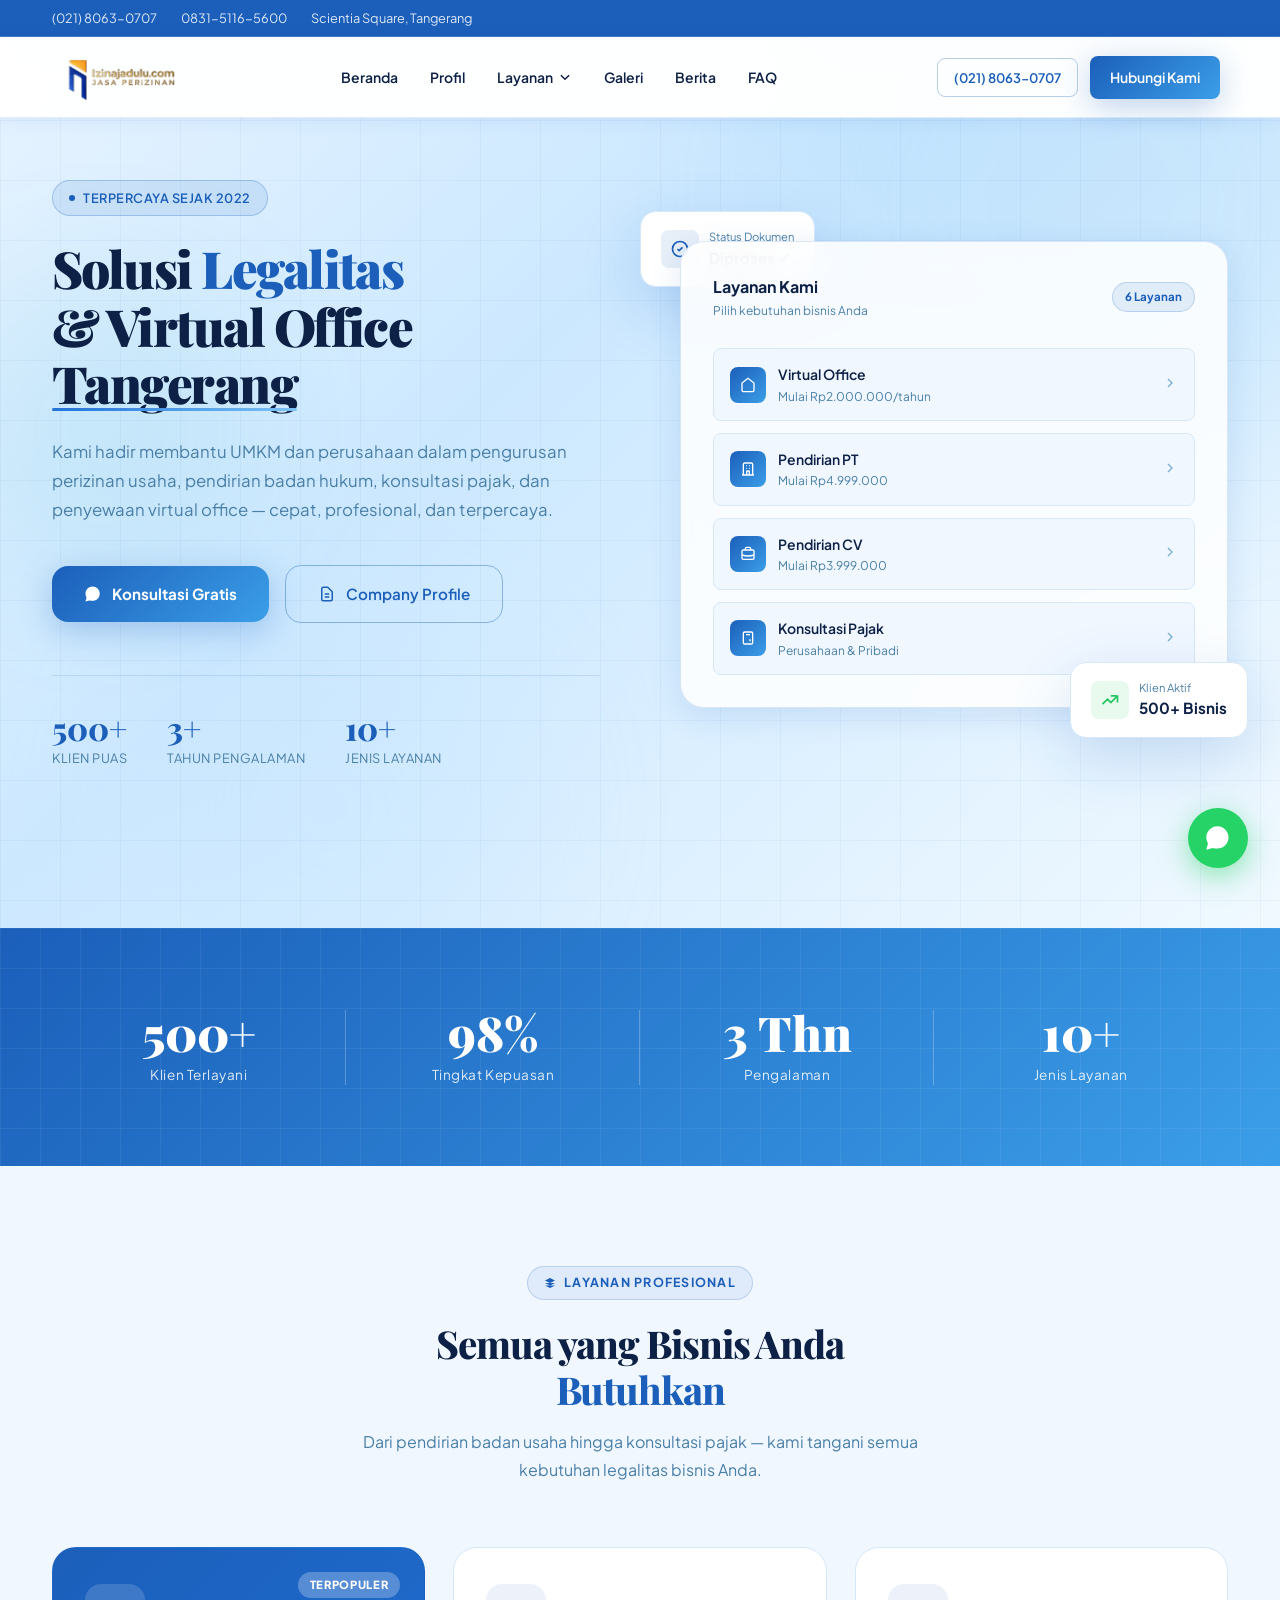
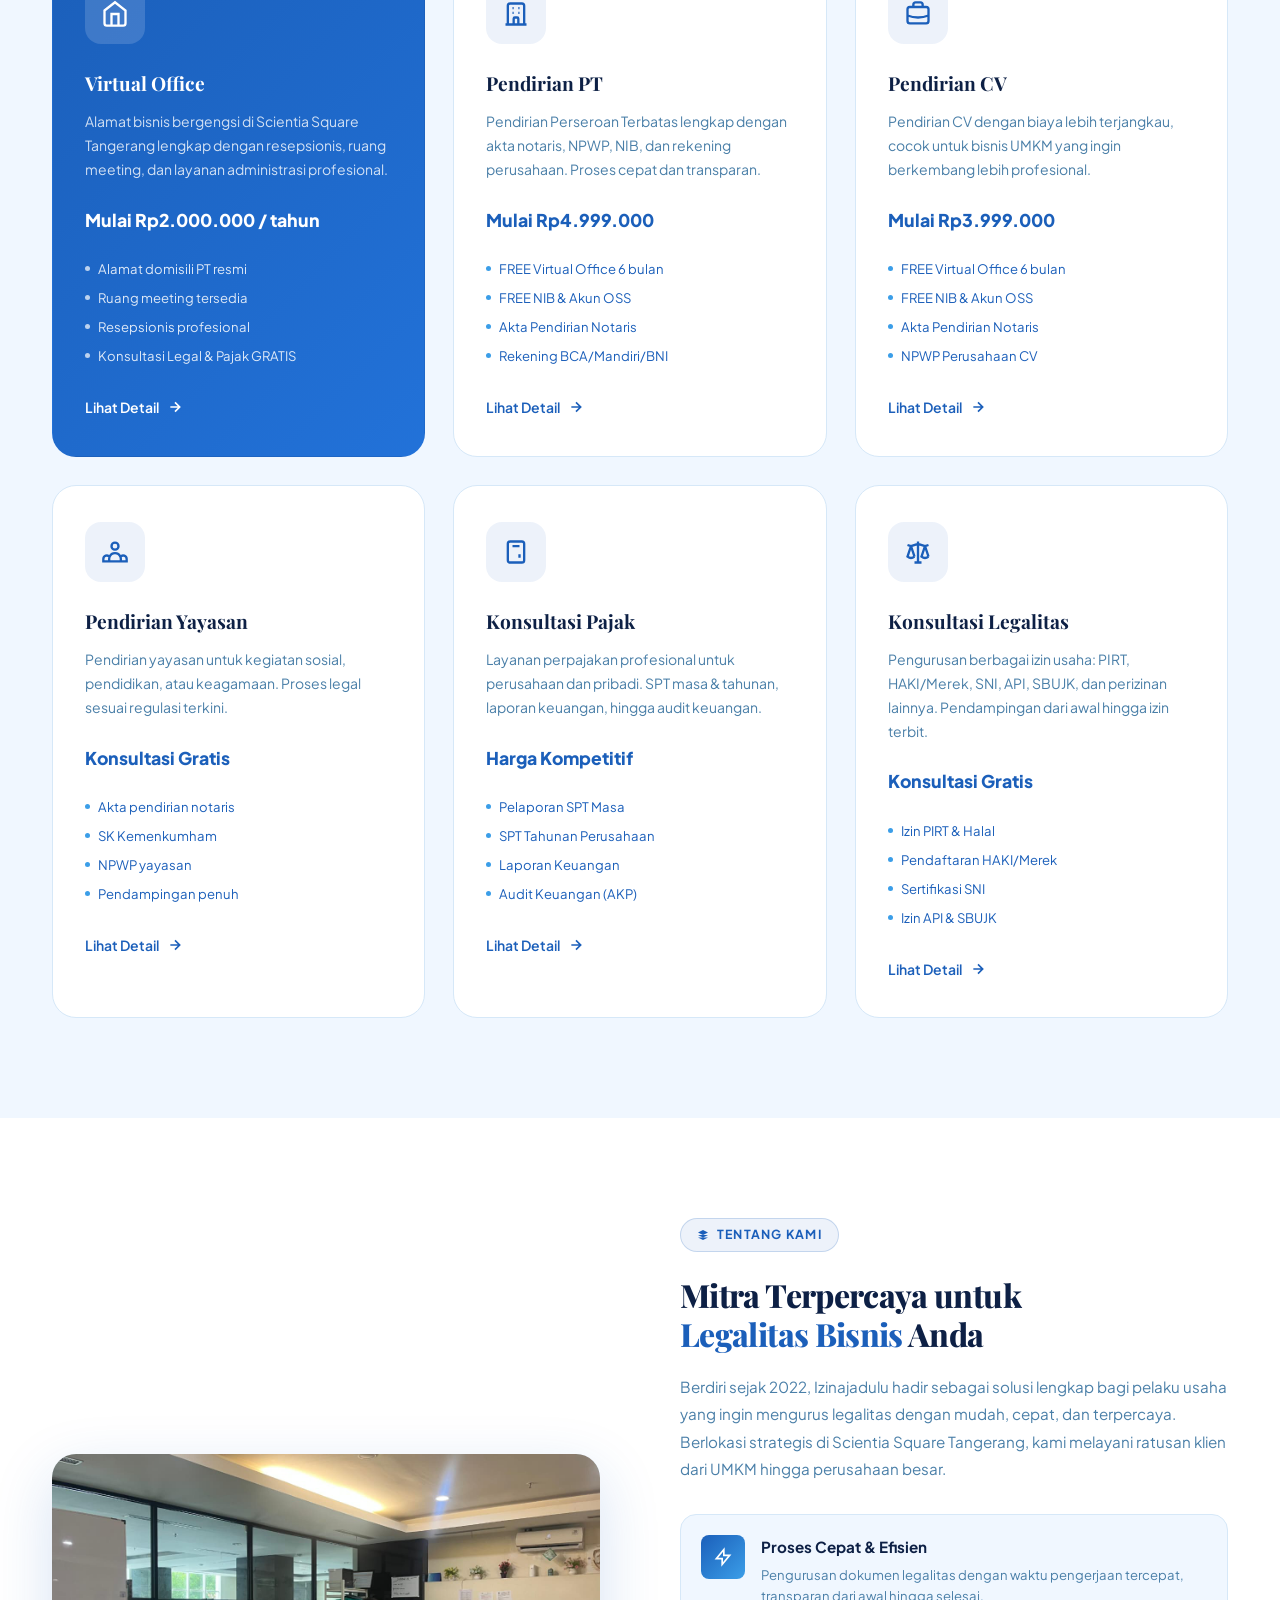
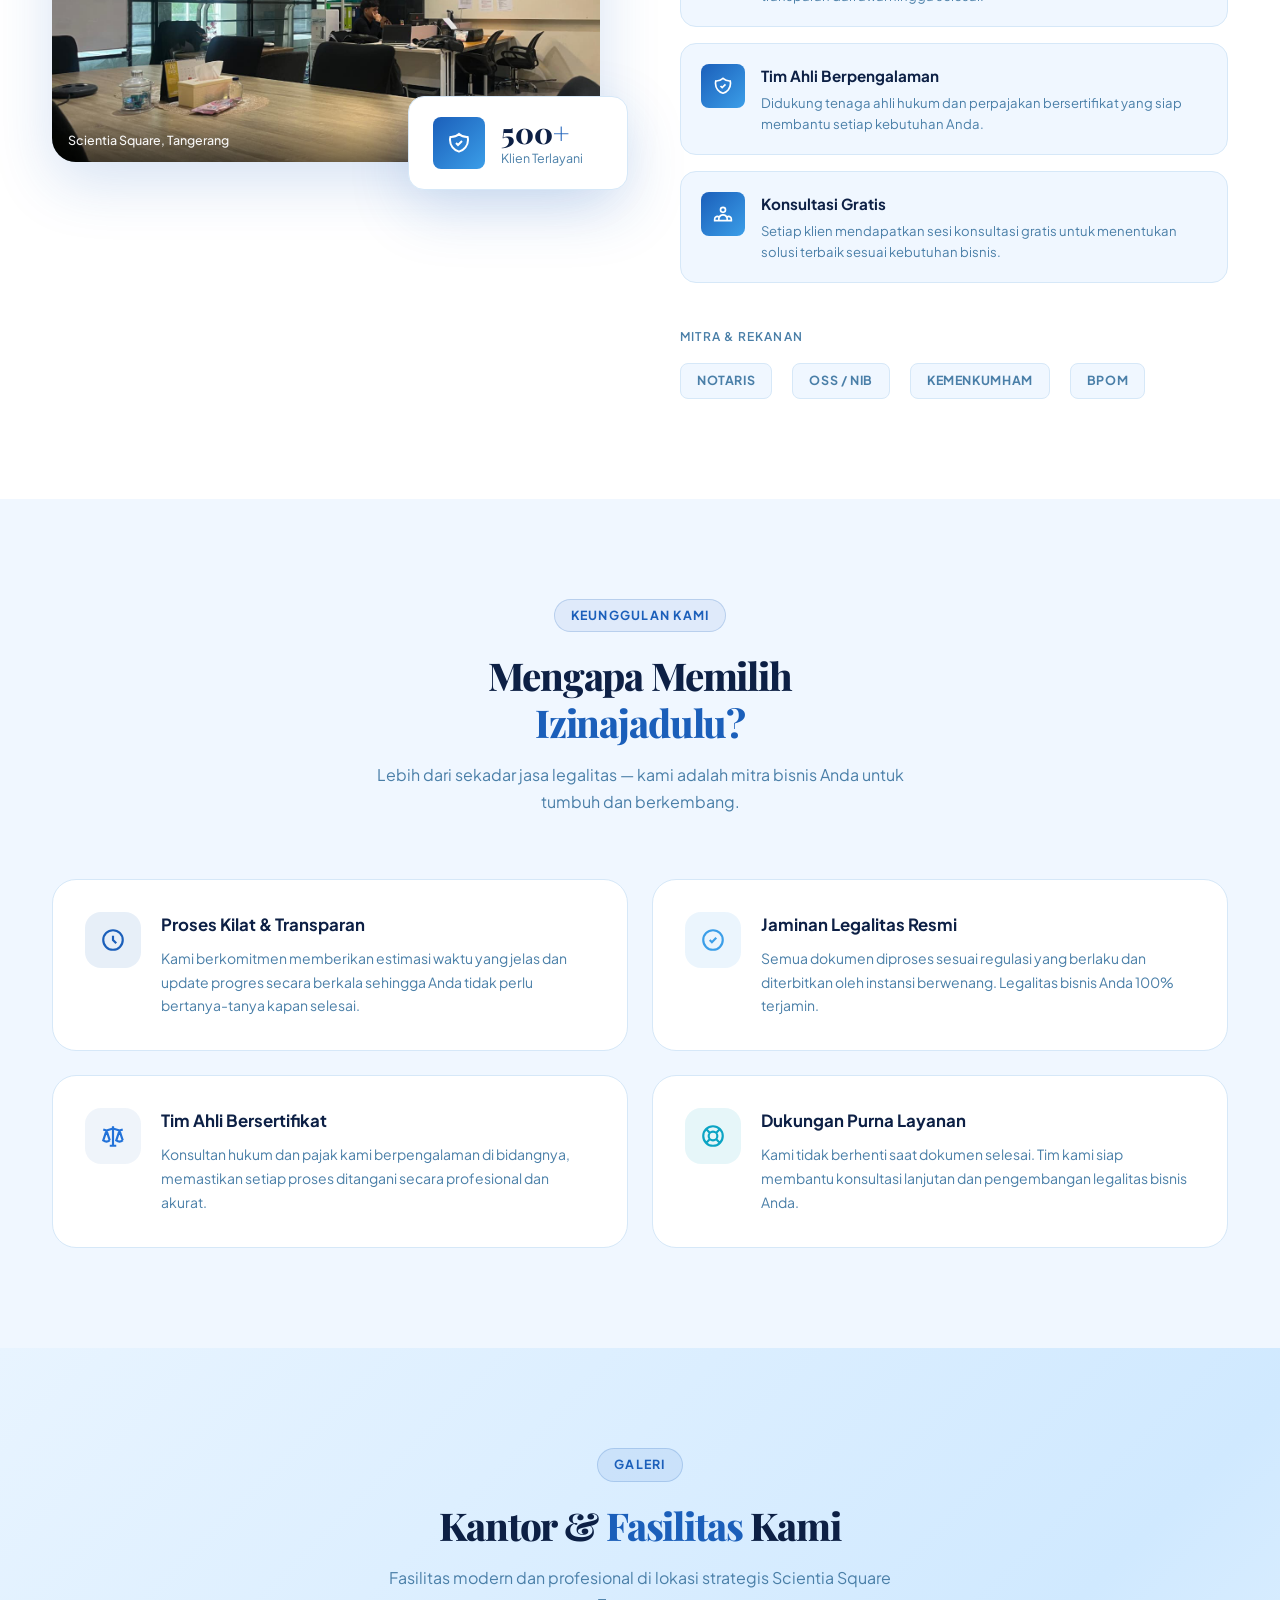
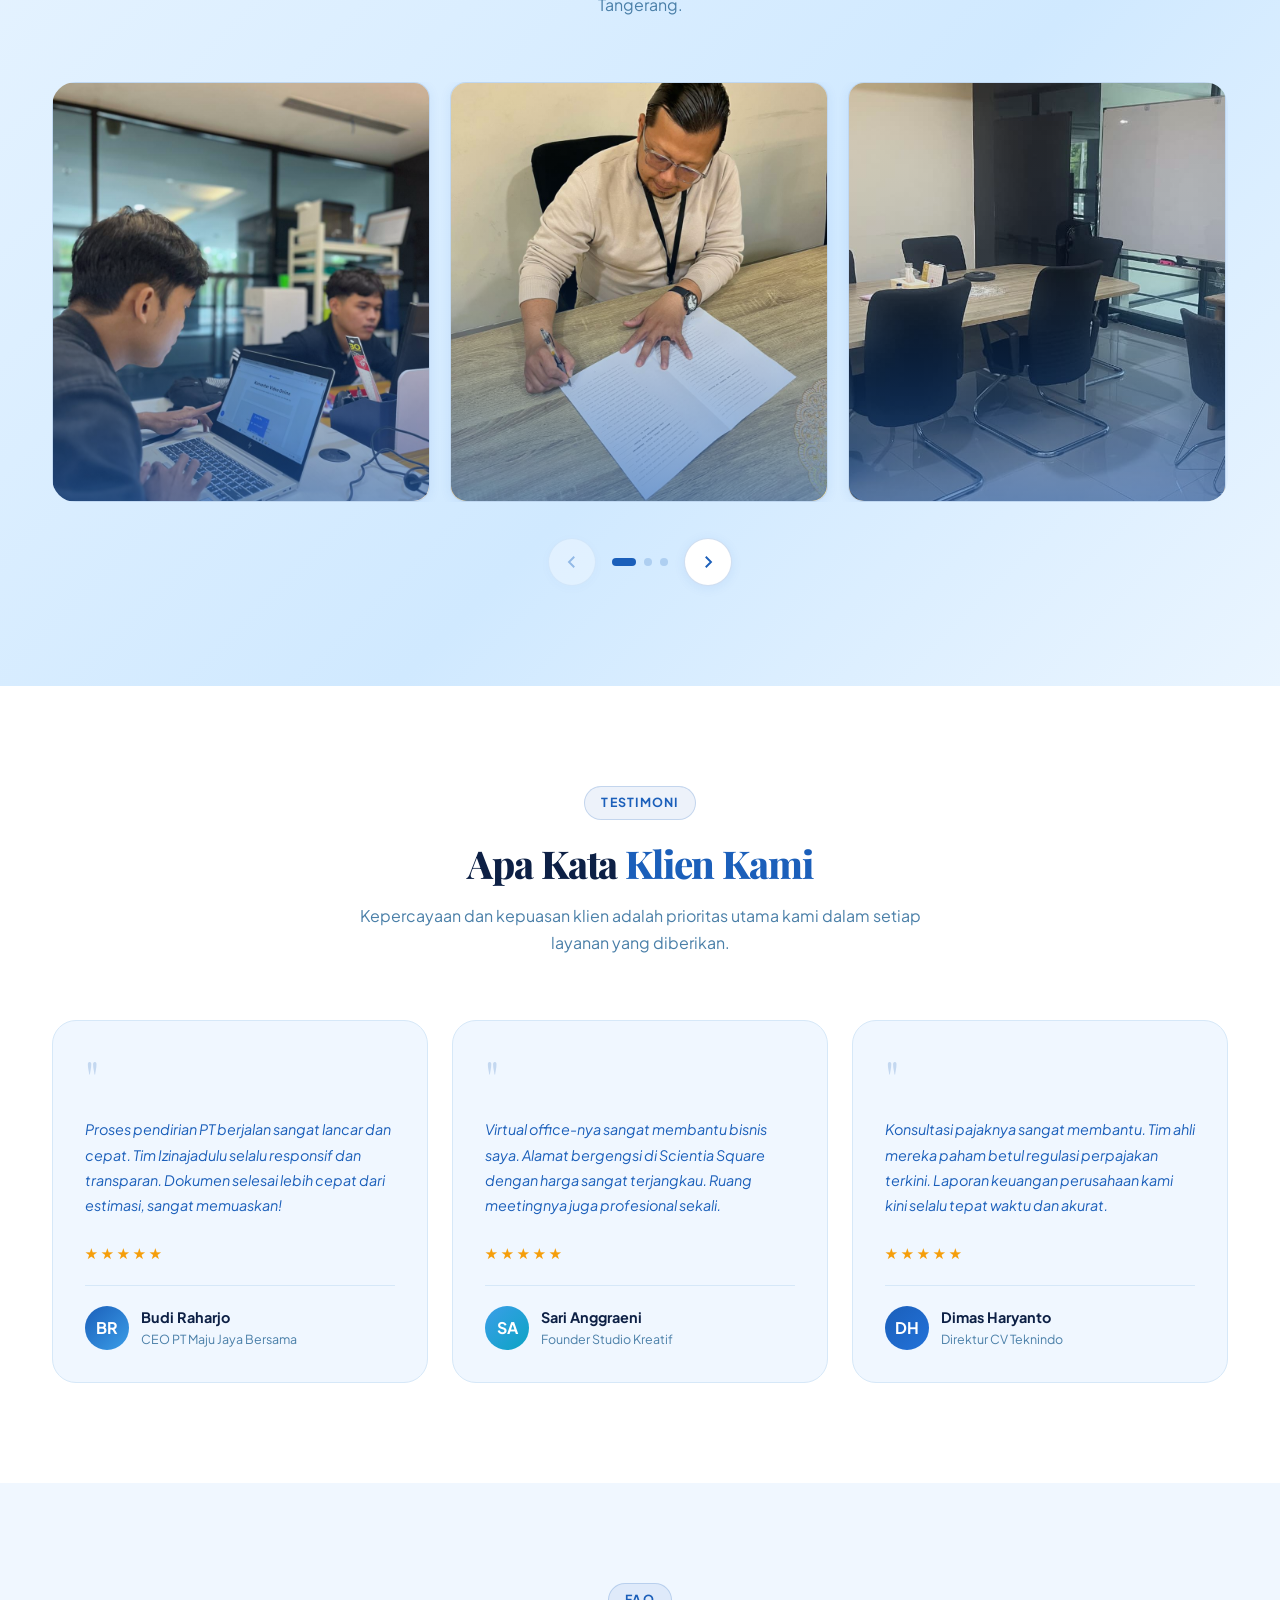
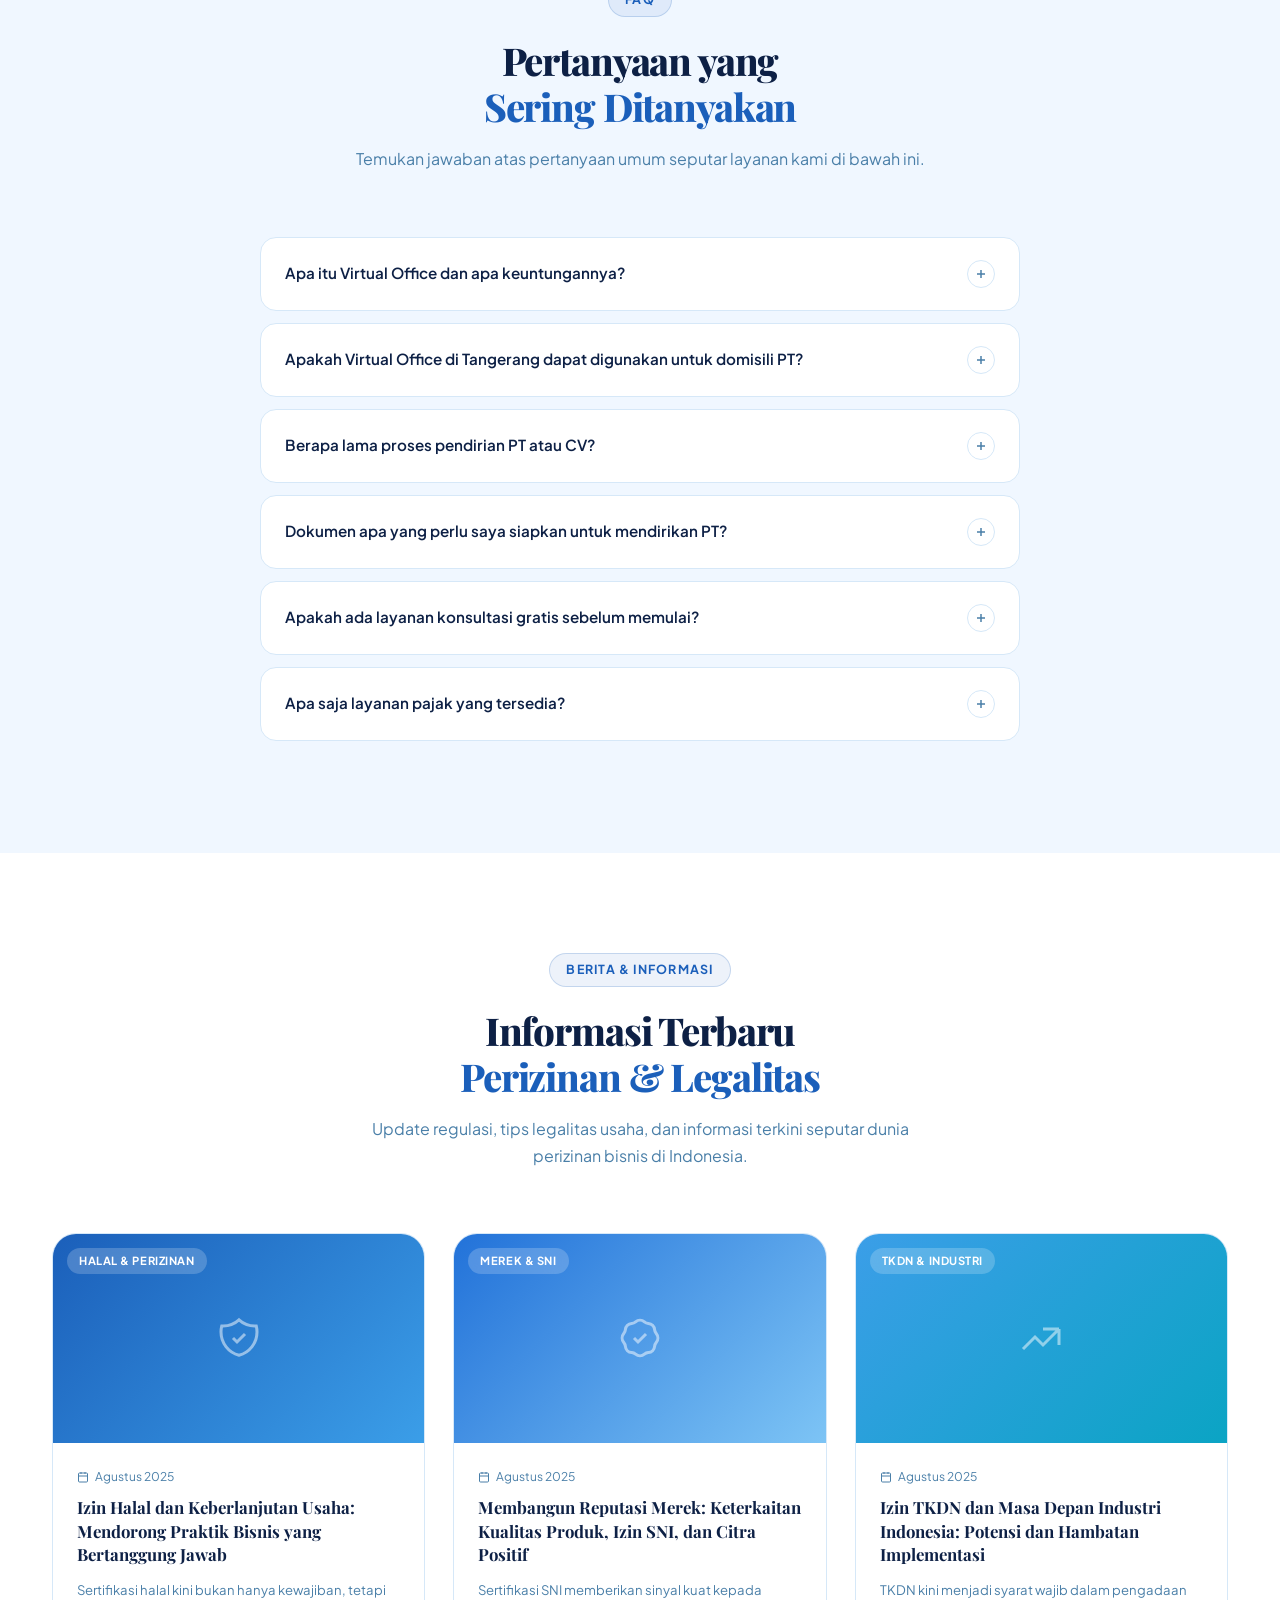
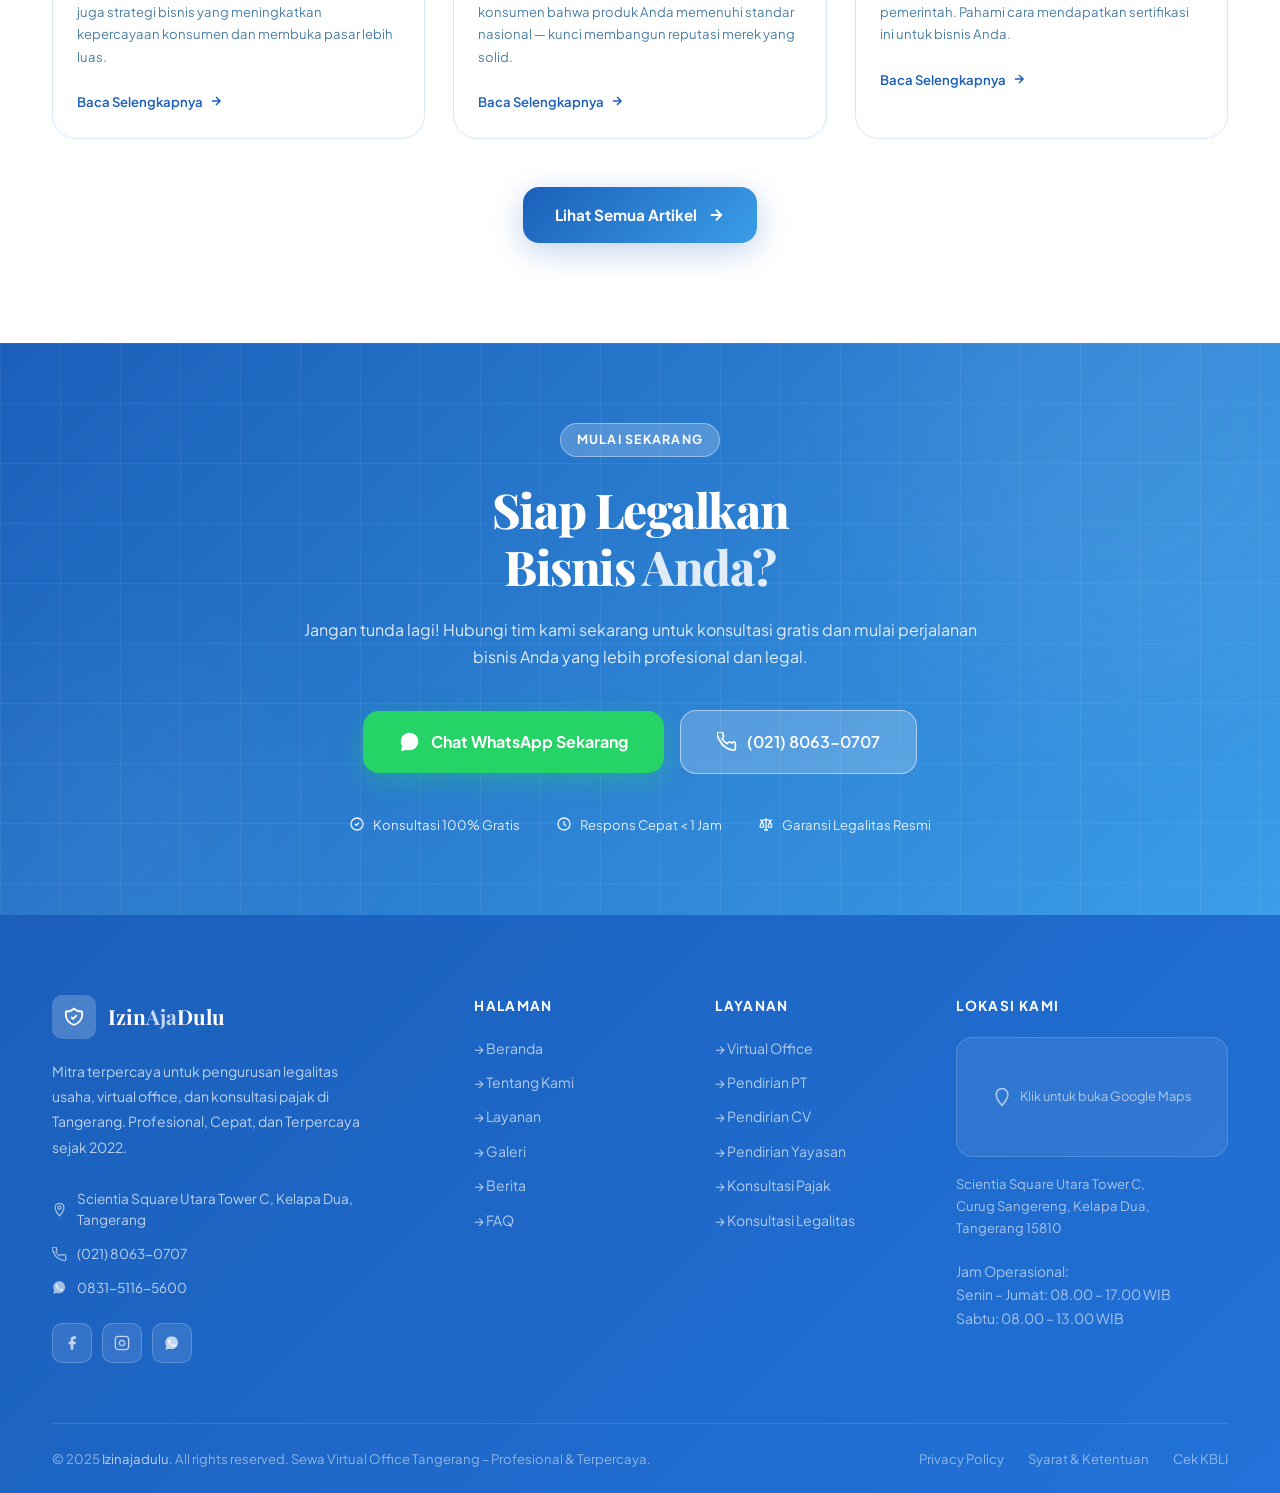
==== commit 3412d3d0: "u[date" ====
--- a/index.html
+++ b/index.html
@@ -4,13 +4,344 @@
 <head>
     <meta charset="UTF-8" />
     <meta name="viewport" content="width=device-width, initial-scale=1.0" />
-    <meta name="description" content="Izinajadulu – Sewa Virtual Office Tangerang, Jasa Pendirian PT, CV, Yayasan, Konsultasi Pajak & Legalitas Usaha. Profesional, Cepat, Terpercaya sejak 2022." />
-    <meta name="keywords" content="virtual office tangerang, pendirian PT, pendirian CV, konsultasi pajak, legalitas usaha, izin usaha" />
-    <meta property="og:title" content="Izinajadulu – Solusi Legalitas & Virtual Office Tangerang" />
-    <meta property="og:description" content="Mitra terpercaya untuk pengurusan legalitas usaha, virtual office, dan konsultasi pajak di Tangerang." />
+
+    <!-- ═══════════════════════════════════════════
+         PRIMARY SEO META TAGS
+    ════════════════════════════════════════════ -->
+    <title>Izinajadulu – Sewa Virtual Office & Legalitas Usaha Tangerang | Terpercaya Sejak 2022</title>
+    <meta name="description"
+        content="Izinajadulu – Jasa sewa Virtual Office Tangerang mulai Rp2.000.000/tahun, pendirian PT mulai Rp4.999.000, pendirian CV, konsultasi pajak & legalitas usaha. Profesional, cepat, terpercaya sejak 2022." />
+    <meta name="keywords"
+        content="virtual office tangerang, sewa virtual office tangerang, pendirian PT tangerang, pendirian CV tangerang, konsultasi pajak tangerang, jasa legalitas usaha, pendirian yayasan, izin usaha tangerang, scientia square tangerang, NPWP perusahaan, NIB OSS, izinajadulu" />
+    <meta name="author" content="Izinajadulu – PT Mulya Nusantara Sakti" />
+    <meta name="robots" content="index, follow, max-image-preview:large, max-snippet:-1, max-video-preview:-1" />
+    <meta name="googlebot" content="index, follow" />
+    <meta name="language" content="Indonesian" />
+    <meta name="geo.region" content="ID-BT" />
+    <meta name="geo.placename" content="Tangerang, Banten, Indonesia" />
+    <meta name="geo.position" content="-6.2297;106.6530" />
+    <meta name="ICBM" content="-6.2297, 106.6530" />
+
+    <!-- Canonical URL -->
+    <link rel="canonical" href="https://www.izinajadulu.com/" />
+
+    <!-- ═══════════════════════════════════════════
+         OPEN GRAPH (Facebook, LinkedIn, WhatsApp)
+    ════════════════════════════════════════════ -->
     <meta property="og:type" content="website" />
-    <title>Izinajadulu – Sewa Virtual Office & Legalitas Usaha Tangerang</title>
+    <meta property="og:site_name" content="Izinajadulu" />
+    <meta property="og:locale" content="id_ID" />
+    <meta property="og:url" content="https://www.izinajadulu.com/" />
+    <meta property="og:title" content="Izinajadulu – Virtual Office & Legalitas Usaha Tangerang" />
+    <meta property="og:description"
+        content="Mitra terpercaya pengurusan legalitas usaha, virtual office Scientia Square Tangerang, pendirian PT/CV, dan konsultasi pajak. 500+ klien puas sejak 2022." />
+    <meta property="og:image" content="https://www.izinajadulu.com/img/og-image.jpg" />
+    <meta property="og:image:width" content="1200" />
+    <meta property="og:image:height" content="630" />
+    <meta property="og:image:alt" content="Izinajadulu – Virtual Office & Legalitas Usaha Tangerang" />
+
+    <!-- ═══════════════════════════════════════════
+         TWITTER CARD
+    ════════════════════════════════════════════ -->
+    <meta name="twitter:card" content="summary_large_image" />
+    <meta name="twitter:site" content="@izinajadulu" />
+    <meta name="twitter:title" content="Izinajadulu – Virtual Office & Legalitas Usaha Tangerang" />
+    <meta name="twitter:description"
+        content="Sewa Virtual Office Tangerang mulai Rp2jt/tahun. Pendirian PT, CV, konsultasi pajak & legalitas usaha. Terpercaya sejak 2022." />
+    <meta name="twitter:image" content="https://www.izinajadulu.com/img/og-image.jpg" />
+
+    <!-- ═══════════════════════════════════════════
+         FAVICON
+    ════════════════════════════════════════════ -->
+    <link rel="icon" type="image/png" href="/public/favicon.png" />
+    <link rel="shortcut icon" href="/public/favicon.png" type="image/png" />
+    <link rel="apple-touch-icon" href="/public/favicon.png" />
+
+    <!-- ═══════════════════════════════════════════
+         STRUCTURED DATA – JSON-LD
+    ════════════════════════════════════════════ -->
+
+    <!-- LocalBusiness -->
+    <script type="application/ld+json">
+    {
+      "@context": "https://schema.org",
+      "@type": "LegalService",
+      "@id": "https://www.izinajadulu.com/#business",
+      "name": "Izinajadulu",
+      "alternateName": "PT Mulya Nusantara Sakti",
+      "url": "https://www.izinajadulu.com",
+      "logo": "https://www.izinajadulu.com/logo/logo.png",
+      "image": "https://www.izinajadulu.com/img/kantor1.jpeg",
+      "description": "Izinajadulu adalah mitra terpercaya untuk pengurusan legalitas usaha, sewa virtual office, pendirian PT/CV/Yayasan, dan konsultasi pajak di Tangerang. Terpercaya sejak 2022.",
+      "foundingDate": "2022",
+      "telephone": "+62-21-8063-0707",
+      "sameAs": [
+        "https://web.facebook.com/profile.php?id=61572727354700",
+        "https://www.instagram.com/izinajadulu",
+        "https://wa.me/6283151165600"
+      ],
+      "address": {
+        "@type": "PostalAddress",
+        "streetAddress": "Scientia Square Utara Tower C, Curug Sangereng",
+        "addressLocality": "Kelapa Dua",
+        "addressRegion": "Tangerang",
+        "postalCode": "15810",
+        "addressCountry": "ID"
+      },
+      "geo": {
+        "@type": "GeoCoordinates",
+        "latitude": -6.2297,
+        "longitude": 106.6530
+      },
+      "openingHoursSpecification": [
+        {
+          "@type": "OpeningHoursSpecification",
+          "dayOfWeek": ["Monday","Tuesday","Wednesday","Thursday","Friday"],
+          "opens": "08:00",
+          "closes": "17:00"
+        },
+        {
+          "@type": "OpeningHoursSpecification",
+          "dayOfWeek": "Saturday",
+          "opens": "08:00",
+          "closes": "13:00"
+        }
+      ],
+      "priceRange": "Rp2.000.000 – Rp4.999.000",
+      "currenciesAccepted": "IDR",
+      "paymentAccepted": "Transfer Bank, Cash",
+      "areaServed": {
+        "@type": "City",
+        "name": "Tangerang"
+      },
+      "hasOfferCatalog": {
+        "@type": "OfferCatalog",
+        "name": "Layanan Izinajadulu",
+        "itemListElement": [
+          {
+            "@type": "Offer",
+            "itemOffered": {
+              "@type": "Service",
+              "name": "Virtual Office Tangerang",
+              "description": "Sewa alamat bisnis bergengsi di Scientia Square Tangerang lengkap dengan resepsionis, ruang meeting, dan layanan administrasi profesional."
+            },
+            "price": "2000000",
+            "priceCurrency": "IDR",
+            "priceSpecification": {
+              "@type": "UnitPriceSpecification",
+              "price": "2000000",
+              "priceCurrency": "IDR",
+              "unitText": "tahun"
+            }
+          },
+          {
+            "@type": "Offer",
+            "itemOffered": {
+              "@type": "Service",
+              "name": "Pendirian PT",
+              "description": "Pendirian Perseroan Terbatas lengkap dengan akta notaris, NPWP, NIB, dan rekening perusahaan."
+            },
+            "price": "4999000",
+            "priceCurrency": "IDR"
+          },
+          {
+            "@type": "Offer",
+            "itemOffered": {
+              "@type": "Service",
+              "name": "Pendirian CV",
+              "description": "Pendirian CV dengan biaya terjangkau, cocok untuk bisnis UMKM yang ingin berkembang lebih profesional."
+            },
+            "price": "3999000",
+            "priceCurrency": "IDR"
+          },
+          {
+            "@type": "Offer",
+            "itemOffered": {
+              "@type": "Service",
+              "name": "Konsultasi Pajak",
+              "description": "Layanan perpajakan profesional untuk perusahaan dan pribadi: SPT masa & tahunan, laporan keuangan, audit keuangan."
+            }
+          },
+          {
+            "@type": "Offer",
+            "itemOffered": {
+              "@type": "Service",
+              "name": "Pendirian Yayasan",
+              "description": "Pendirian yayasan untuk kegiatan sosial, pendidikan, atau keagamaan sesuai regulasi terkini."
+            }
+          },
+          {
+            "@type": "Offer",
+            "itemOffered": {
+              "@type": "Service",
+              "name": "Konsultasi Legalitas",
+              "description": "Pengurusan berbagai izin usaha: PIRT, HAKI/Merek, SNI, API, SBUJK, dan perizinan lainnya."
+            }
+          }
+        ]
+      },
+      "aggregateRating": {
+        "@type": "AggregateRating",
+        "ratingValue": "4.9",
+        "reviewCount": "500",
+        "bestRating": "5",
+        "worstRating": "1"
+      },
+      "review": [
+        {
+          "@type": "Review",
+          "author": { "@type": "Person", "name": "Budi Raharjo" },
+          "reviewRating": { "@type": "Rating", "ratingValue": "5" },
+          "reviewBody": "Proses pendirian PT berjalan sangat lancar dan cepat. Tim Izinajadulu selalu responsif dan transparan. Dokumen selesai lebih cepat dari estimasi."
+        },
+        {
+          "@type": "Review",
+          "author": { "@type": "Person", "name": "Sari Anggraeni" },
+          "reviewRating": { "@type": "Rating", "ratingValue": "5" },
+          "reviewBody": "Virtual office-nya sangat membantu bisnis saya. Alamat bergengsi di Scientia Square dengan harga sangat terjangkau."
+        }
+      ]
+    }
+    </script>
+
+    <!-- BreadcrumbList -->
+    <script type="application/ld+json">
+    {
+      "@context": "https://schema.org",
+      "@type": "BreadcrumbList",
+      "itemListElement": [
+        {
+          "@type": "ListItem",
+          "position": 1,
+          "name": "Beranda",
+          "item": "https://www.izinajadulu.com/"
+        }
+      ]
+    }
+    </script>
+
+    <!-- FAQPage -->
+    <script type="application/ld+json">
+    {
+      "@context": "https://schema.org",
+      "@type": "FAQPage",
+      "mainEntity": [
+        {
+          "@type": "Question",
+          "name": "Apa itu Virtual Office dan apa keuntungannya?",
+          "acceptedAnswer": {
+            "@type": "Answer",
+            "text": "Virtual Office adalah layanan penyewaan alamat bisnis tanpa perlu menyewa ruang fisik secara permanen. Keuntungannya meliputi biaya operasional yang jauh lebih hemat, alamat bisnis bergengsi di lokasi strategis, pengelolaan surat dan dokumen yang efisien, serta akses ke fasilitas ruang meeting bila dibutuhkan."
+          }
+        },
+        {
+          "@type": "Question",
+          "name": "Apakah Virtual Office di Tangerang dapat digunakan untuk domisili PT?",
+          "acceptedAnswer": {
+            "@type": "Answer",
+            "text": "Ya! Alamat virtual office kami di Scientia Square, Kelapa Dua, Tangerang sudah memenuhi syarat dan dapat digunakan sebagai alamat domisili PT, CV, maupun Yayasan. Kami juga dapat membantu proses verifikasi alamat untuk keperluan OSS dan instansi terkait."
+          }
+        },
+        {
+          "@type": "Question",
+          "name": "Berapa lama proses pendirian PT atau CV?",
+          "acceptedAnswer": {
+            "@type": "Answer",
+            "text": "Waktu pengerjaan bervariasi tergantung jenis dokumen dan kelengkapan berkas. Untuk pendirian PT, estimasi 7–14 hari kerja. Pendirian CV umumnya lebih cepat, 5–10 hari kerja. Kami selalu memberikan update progres secara berkala."
+          }
+        },
+        {
+          "@type": "Question",
+          "name": "Dokumen apa yang perlu saya siapkan untuk mendirikan PT?",
+          "acceptedAnswer": {
+            "@type": "Answer",
+            "text": "Dokumen yang diperlukan antara lain: KTP dan NPWP seluruh pendiri/pemegang saham, KK pendiri utama, NPWP pribadi, nomor telepon dan email aktif, dan rencana bidang usaha (KBLI). Tim kami akan memandu Anda langkah demi langkah."
+          }
+        },
+        {
+          "@type": "Question",
+          "name": "Apakah ada layanan konsultasi gratis sebelum memulai?",
+          "acceptedAnswer": {
+            "@type": "Answer",
+            "text": "Tentu! Kami menyediakan sesi konsultasi gratis untuk semua calon klien. Anda bisa menghubungi kami via WhatsApp di 0831-5116-5600 atau telepon di (021) 8063-0707."
+          }
+        },
+        {
+          "@type": "Question",
+          "name": "Apa saja layanan pajak yang tersedia?",
+          "acceptedAnswer": {
+            "@type": "Answer",
+            "text": "Layanan perpajakan kami mencakup: Pelaporan SPT Masa (bulanan), Pelaporan SPT Tahunan, Penyusunan Laporan Keuangan, dan Audit Keuangan (AKP) oleh Akuntan Publik bersertifikat."
+          }
+        }
+      ]
+    }
+    </script>
+
+    <!-- Organization -->
+    <script type="application/ld+json">
+    {
+      "@context": "https://schema.org",
+      "@type": "Organization",
+      "@id": "https://www.izinajadulu.com/#organization",
+      "name": "Izinajadulu",
+      "url": "https://www.izinajadulu.com",
+      "logo": {
+        "@type": "ImageObject",
+        "url": "https://www.izinajadulu.com/logo/logo.png",
+        "width": 200,
+        "height": 60
+      },
+      "contactPoint": [
+        {
+          "@type": "ContactPoint",
+          "telephone": "+62-21-8063-0707",
+          "contactType": "customer service",
+          "areaServed": "ID",
+          "availableLanguage": "Indonesian",
+          "hoursAvailable": {
+            "@type": "OpeningHoursSpecification",
+            "dayOfWeek": ["Monday","Tuesday","Wednesday","Thursday","Friday"],
+            "opens": "08:00",
+            "closes": "17:00"
+          }
+        },
+        {
+          "@type": "ContactPoint",
+          "telephone": "+62-831-5116-5600",
+          "contactType": "customer support",
+          "contactOption": "TollFree",
+          "areaServed": "ID",
+          "availableLanguage": "Indonesian"
+        }
+      ],
+      "sameAs": [
+        "https://web.facebook.com/profile.php?id=61572727354700",
+        "https://www.instagram.com/izinajadulu"
+      ]
+    }
+    </script>
+
+    <!-- WebSite with SearchAction -->
+    <script type="application/ld+json">
+    {
+      "@context": "https://schema.org",
+      "@type": "WebSite",
+      "@id": "https://www.izinajadulu.com/#website",
+      "url": "https://www.izinajadulu.com",
+      "name": "Izinajadulu",
+      "description": "Solusi Legalitas & Virtual Office Tangerang",
+      "inLanguage": "id-ID",
+      "publisher": {
+        "@id": "https://www.izinajadulu.com/#organization"
+      }
+    }
+    </script>
+
+
     <link rel="stylesheet" href="/css/style.css" />
+
+
     <link rel="preconnect" href="https://fonts.googleapis.com" />
     <link rel="preconnect" href="https://fonts.gstatic.com" crossorigin />
 </head>
@@ -21,7 +352,9 @@
     <div id="loader">
         <div class="loader-inner">
             <div class="loader-logo">Izin<span>Aja</span>Dulu</div>
-            <div class="loader-bar"><div class="loader-bar-fill"></div></div>
+            <div class="loader-bar">
+                <div class="loader-bar-fill"></div>
+            </div>
         </div>
     </div>
 
@@ -58,36 +391,73 @@
                     <li><a href="#profil" class="nav-link">Profil</a></li>
                     <li class="nav-item dropdown">
                         <a href="#layanan" class="nav-link">Layanan
-                            <svg width="14" height="14" fill="none" viewBox="0 0 24 24" stroke="currentColor" stroke-width="2.5"><path d="M19 9l-7 7-7-7" /></svg>
+                            <svg width="14" height="14" fill="none" viewBox="0 0 24 24" stroke="currentColor"
+                                stroke-width="2.5">
+                                <path d="M19 9l-7 7-7-7" />
+                            </svg>
                         </a>
                         <div class="nav-dropdown">
                             <a href="layanan/virtual-office.html" class="dropdown-item">
-                                <div class="dropdown-icon"><svg width="16" height="16" fill="none" viewBox="0 0 24 24" stroke="white" stroke-width="2"><path d="M3 9l9-7 9 7v11a2 2 0 01-2 2H5a2 2 0 01-2-2z" /></svg></div>
-                                <div class="dropdown-text"><span class="dropdown-label">Virtual Office</span><span class="dropdown-desc">Mulai Rp2.000.000/tahun</span></div>
+                                <div class="dropdown-icon"><svg width="16" height="16" fill="none" viewBox="0 0 24 24"
+                                        stroke="white" stroke-width="2">
+                                        <path d="M3 9l9-7 9 7v11a2 2 0 01-2 2H5a2 2 0 01-2-2z" />
+                                    </svg></div>
+                                <div class="dropdown-text"><span class="dropdown-label">Virtual Office</span><span
+                                        class="dropdown-desc">Mulai Rp2.000.000/tahun</span></div>
                             </a>
                             <a href="layanan/pendirian-pt.html" class="dropdown-item">
-                                <div class="dropdown-icon"><svg width="16" height="16" fill="none" viewBox="0 0 24 24" stroke="white" stroke-width="2"><path d="M19 21V5a2 2 0 00-2-2H7a2 2 0 00-2 2v16m14 0h2m-2 0h-5m-9 0H3m2 0h5M9 7h1m-1 4h1m4-4h1m-1 4h1m-5 10v-5a1 1 0 011-1h2a1 1 0 011 1v5m-4 0h4" /></svg></div>
-                                <div class="dropdown-text"><span class="dropdown-label">Pendirian PT</span><span class="dropdown-desc">Mulai Rp4.999.000</span></div>
+                                <div class="dropdown-icon"><svg width="16" height="16" fill="none" viewBox="0 0 24 24"
+                                        stroke="white" stroke-width="2">
+                                        <path
+                                            d="M19 21V5a2 2 0 00-2-2H7a2 2 0 00-2 2v16m14 0h2m-2 0h-5m-9 0H3m2 0h5M9 7h1m-1 4h1m4-4h1m-1 4h1m-5 10v-5a1 1 0 011-1h2a1 1 0 011 1v5m-4 0h4" />
+                                    </svg></div>
+                                <div class="dropdown-text"><span class="dropdown-label">Pendirian PT</span><span
+                                        class="dropdown-desc">Mulai Rp4.999.000</span></div>
                             </a>
                             <a href="layanan/pendirian-cv.html" class="dropdown-item">
-                                <div class="dropdown-icon"><svg width="16" height="16" fill="none" viewBox="0 0 24 24" stroke="white" stroke-width="2"><path d="M21 13.255A23.931 23.931 0 0112 15c-3.183 0-6.22-.62-9-1.745M16 6V4a2 2 0 00-2-2h-4a2 2 0 00-2 2v2m4 6h.01M5 20h14a2 2 0 002-2V8a2 2 0 00-2-2H5a2 2 0 00-2 2v10a2 2 0 002 2z" /></svg></div>
-                                <div class="dropdown-text"><span class="dropdown-label">Pendirian CV</span><span class="dropdown-desc">Mulai Rp3.999.000</span></div>
+                                <div class="dropdown-icon"><svg width="16" height="16" fill="none" viewBox="0 0 24 24"
+                                        stroke="white" stroke-width="2">
+                                        <path
+                                            d="M21 13.255A23.931 23.931 0 0112 15c-3.183 0-6.22-.62-9-1.745M16 6V4a2 2 0 00-2-2h-4a2 2 0 00-2 2v2m4 6h.01M5 20h14a2 2 0 002-2V8a2 2 0 00-2-2H5a2 2 0 00-2 2v10a2 2 0 002 2z" />
+                                    </svg></div>
+                                <div class="dropdown-text"><span class="dropdown-label">Pendirian CV</span><span
+                                        class="dropdown-desc">Mulai Rp3.999.000</span></div>
                             </a>
                             <a href="layanan/pendirian-yayasan.html" class="dropdown-item">
-                                <div class="dropdown-icon"><svg width="16" height="16" fill="none" viewBox="0 0 24 24" stroke="white" stroke-width="2"><path d="M17 20h5v-2a3 3 0 00-5.356-1.857M17 20H7m10 0v-2c0-.656-.126-1.283-.356-1.857M7 20H2v-2a3 3 0 015.356-1.857M7 20v-2c0-.656.126-1.283.356-1.857m0 0a5.002 5.002 0 019.288 0M15 7a3 3 0 11-6 0 3 3 0 016 0z" /></svg></div>
-                                <div class="dropdown-text"><span class="dropdown-label">Pendirian Yayasan</span><span class="dropdown-desc">Konsultasi Gratis</span></div>
+                                <div class="dropdown-icon"><svg width="16" height="16" fill="none" viewBox="0 0 24 24"
+                                        stroke="white" stroke-width="2">
+                                        <path
+                                            d="M17 20h5v-2a3 3 0 00-5.356-1.857M17 20H7m10 0v-2c0-.656-.126-1.283-.356-1.857M7 20H2v-2a3 3 0 015.356-1.857M7 20v-2c0-.656.126-1.283.356-1.857m0 0a5.002 5.002 0 019.288 0M15 7a3 3 0 11-6 0 3 3 0 016 0z" />
+                                    </svg></div>
+                                <div class="dropdown-text"><span class="dropdown-label">Pendirian Yayasan</span><span
+                                        class="dropdown-desc">Konsultasi Gratis</span></div>
                             </a>
                             <a href="layanan/konsultasi-pajak.html" class="dropdown-item">
-                                <div class="dropdown-icon"><svg width="16" height="16" fill="none" viewBox="0 0 24 24" stroke="white" stroke-width="2"><path d="M9 7h6m0 10v-3m-3 3h.01M9 17h.01M9 14h.01M12 14h.01M15 11h.01M12 11h.01M9 11h.01M7 21h10a2 2 0 002-2V5a2 2 0 00-2-2H7a2 2 0 00-2 2v14a2 2 0 002 2z" /></svg></div>
-                                <div class="dropdown-text"><span class="dropdown-label">Konsultasi Pajak</span><span class="dropdown-desc">Perusahaan & Pribadi</span></div>
+                                <div class="dropdown-icon"><svg width="16" height="16" fill="none" viewBox="0 0 24 24"
+                                        stroke="white" stroke-width="2">
+                                        <path
+                                            d="M9 7h6m0 10v-3m-3 3h.01M9 17h.01M9 14h.01M12 14h.01M15 11h.01M12 11h.01M9 11h.01M7 21h10a2 2 0 002-2V5a2 2 0 00-2-2H7a2 2 0 00-2 2v14a2 2 0 002 2z" />
+                                    </svg></div>
+                                <div class="dropdown-text"><span class="dropdown-label">Konsultasi Pajak</span><span
+                                        class="dropdown-desc">Perusahaan & Pribadi</span></div>
                             </a>
                             <a href="layanan/konsultasi-legalitas.html" class="dropdown-item">
-                                <div class="dropdown-icon"><svg width="16" height="16" fill="none" viewBox="0 0 24 24" stroke="white" stroke-width="2"><path d="M3 6l3 1m0 0l-3 9a5.002 5.002 0 006.001 0M6 7l3 9M6 7l6-2m6 2l3-1m-3 1l-3 9a5.002 5.002 0 006.001 0M18 7l3 9m-3-9l-6-2m0-2v2m0 16V5m0 16H9m3 0h3" /></svg></div>
-                                <div class="dropdown-text"><span class="dropdown-label">Konsultasi Legalitas</span><span class="dropdown-desc">Konsultasi Gratis</span></div>
+                                <div class="dropdown-icon"><svg width="16" height="16" fill="none" viewBox="0 0 24 24"
+                                        stroke="white" stroke-width="2">
+                                        <path
+                                            d="M3 6l3 1m0 0l-3 9a5.002 5.002 0 006.001 0M6 7l3 9M6 7l6-2m6 2l3-1m-3 1l-3 9a5.002 5.002 0 006.001 0M18 7l3 9m-3-9l-6-2m0-2v2m0 16V5m0 16H9m3 0h3" />
+                                    </svg></div>
+                                <div class="dropdown-text"><span class="dropdown-label">Konsultasi Legalitas</span><span
+                                        class="dropdown-desc">Konsultasi Gratis</span></div>
                             </a>
                             <a href="layanan/company-profile.html" class="dropdown-item">
-                                <div class="dropdown-icon"><svg width="16" height="16" fill="none" viewBox="0 0 24 24" stroke="white" stroke-width="2"><path d="M9 12h6m-6 4h6m2 5H7a2 2 0 01-2-2V5a2 2 0 012-2h5.586a1 1 0 01.707.293l5.414 5.414a1 1 0 01.293.707V19a2 2 0 01-2 2z" /></svg></div>
-                                <div class="dropdown-text"><span class="dropdown-label">Company Profile</span><span class="dropdown-desc">PT Mulya Nusantara Sakti</span></div>
+                                <div class="dropdown-icon"><svg width="16" height="16" fill="none" viewBox="0 0 24 24"
+                                        stroke="white" stroke-width="2">
+                                        <path
+                                            d="M9 12h6m-6 4h6m2 5H7a2 2 0 01-2-2V5a2 2 0 012-2h5.586a1 1 0 01.707.293l5.414 5.414a1 1 0 01.293.707V19a2 2 0 01-2 2z" />
+                                    </svg></div>
+                                <div class="dropdown-text"><span class="dropdown-label">Company Profile</span><span
+                                        class="dropdown-desc">PT Mulya Nusantara Sakti</span></div>
                             </a>
                         </div>
                     </li>
@@ -99,7 +469,8 @@
                 <!-- CTA -->
                 <div class="nav-cta">
                     <a href="tel:02180630707" class="btn-nav-phone">(021) 8063-0707</a>
-                    <a href="https://wa.me/6283151165600?text=Halo+Izin+Aja+Dulu" target="_blank" class="btn-nav-wa">Hubungi Kami</a>
+                    <a href="https://wa.me/6283151165600?text=Halo+Izin+Aja+Dulu" target="_blank"
+                        class="btn-nav-wa">Hubungi Kami</a>
                 </div>
 
                 <!-- Hamburger -->
@@ -119,7 +490,8 @@
                 <a href="#faq" class="mobile-nav-link">FAQ</a>
                 <a href="layanan/company-profile.html" class="mobile-nav-link">📄 Company Profile</a>
                 <div class="mobile-cta-group">
-                    <a href="https://wa.me/6283151165600" target="_blank" class="btn-primary" style="justify-content:center">WhatsApp Sekarang</a>
+                    <a href="https://wa.me/6283151165600" target="_blank" class="btn-primary"
+                        style="justify-content:center">WhatsApp Sekarang</a>
                 </div>
             </div>
         </div>
@@ -152,19 +524,38 @@
                         konsultasi pajak, dan penyewaan virtual office — cepat, profesional, dan terpercaya.
                     </p>
                     <div class="hero-cta">
-                        <a href="https://wa.me/6283151165600?text=Halo+Izin+Aja+Dulu" target="_blank" rel="noopener" class="btn-primary">
-                            <svg width="18" height="18" fill="currentColor" viewBox="0 0 24 24"><path d="M17.472 14.382c-.297-.149-1.758-.867-2.03-.967-.273-.099-.471-.148-.67.15-.197.297-.767.966-.94 1.164-.173.199-.347.223-.644.075-.297-.15-1.255-.463-2.39-1.475-.883-.788-1.48-1.761-1.653-2.059-.173-.297-.018-.458.13-.606.134-.133.298-.347.446-.52.149-.174.198-.298.298-.497.099-.198.05-.371-.025-.52-.075-.149-.669-1.612-.916-2.207-.242-.579-.487-.5-.669-.51-.173-.008-.371-.01-.57-.01-.198 0-.52.074-.792.372-.272.297-1.04 1.016-1.04 2.479 0 1.462 1.065 2.875 1.213 3.074.149.198 2.096 3.2 5.077 4.487.709.306 1.262.489 1.694.625.712.227 1.36.195 1.871.118.571-.085 1.758-.719 2.006-1.413.248-.694.248-1.289.173-1.413-.074-.124-.272-.198-.57-.347z" /><path d="M11.5 2C6.262 2 2 6.262 2 11.5c0 1.862.518 3.597 1.414 5.086L2 22l5.567-1.389A9.451 9.451 0 0011.5 21C16.738 21 21 16.738 21 11.5S16.738 2 11.5 2z" /></svg>
+                        <a href="https://wa.me/6283151165600?text=Halo+Izin+Aja+Dulu" target="_blank" rel="noopener"
+                            class="btn-primary">
+                            <svg width="18" height="18" fill="currentColor" viewBox="0 0 24 24">
+                                <path
+                                    d="M17.472 14.382c-.297-.149-1.758-.867-2.03-.967-.273-.099-.471-.148-.67.15-.197.297-.767.966-.94 1.164-.173.199-.347.223-.644.075-.297-.15-1.255-.463-2.39-1.475-.883-.788-1.48-1.761-1.653-2.059-.173-.297-.018-.458.13-.606.134-.133.298-.347.446-.52.149-.174.198-.298.298-.497.099-.198.05-.371-.025-.52-.075-.149-.669-1.612-.916-2.207-.242-.579-.487-.5-.669-.51-.173-.008-.371-.01-.57-.01-.198 0-.52.074-.792.372-.272.297-1.04 1.016-1.04 2.479 0 1.462 1.065 2.875 1.213 3.074.149.198 2.096 3.2 5.077 4.487.709.306 1.262.489 1.694.625.712.227 1.36.195 1.871.118.571-.085 1.758-.719 2.006-1.413.248-.694.248-1.289.173-1.413-.074-.124-.272-.198-.57-.347z" />
+                                <path
+                                    d="M11.5 2C6.262 2 2 6.262 2 11.5c0 1.862.518 3.597 1.414 5.086L2 22l5.567-1.389A9.451 9.451 0 0011.5 21C16.738 21 21 16.738 21 11.5S16.738 2 11.5 2z" />
+                            </svg>
                             Konsultasi Gratis
                         </a>
                         <a href="layanan/company-profile.html" class="btn-secondary">
-                            <svg width="18" height="18" fill="none" viewBox="0 0 24 24" stroke="currentColor" stroke-width="2"><path d="M9 12h6m-6 4h6m2 5H7a2 2 0 01-2-2V5a2 2 0 012-2h5.586a1 1 0 01.707.293l5.414 5.414a1 1 0 01.293.707V19a2 2 0 01-2 2z" /></svg>
+                            <svg width="18" height="18" fill="none" viewBox="0 0 24 24" stroke="currentColor"
+                                stroke-width="2">
+                                <path
+                                    d="M9 12h6m-6 4h6m2 5H7a2 2 0 01-2-2V5a2 2 0 012-2h5.586a1 1 0 01.707.293l5.414 5.414a1 1 0 01.293.707V19a2 2 0 01-2 2z" />
+                            </svg>
                             Company Profile
                         </a>
                     </div>
                     <div class="hero-stats">
-                        <div class="hero-stat"><div class="hero-stat-num" data-count="500" data-suffix="+">500+</div><div class="hero-stat-label">Klien Puas</div></div>
-                        <div class="hero-stat"><div class="hero-stat-num" data-count="3" data-suffix="+">3+</div><div class="hero-stat-label">Tahun Pengalaman</div></div>
-                        <div class="hero-stat"><div class="hero-stat-num" data-count="10" data-suffix="+">10+</div><div class="hero-stat-label">Jenis Layanan</div></div>
+                        <div class="hero-stat">
+                            <div class="hero-stat-num" data-count="500" data-suffix="+">500+</div>
+                            <div class="hero-stat-label">Klien Puas</div>
+                        </div>
+                        <div class="hero-stat">
+                            <div class="hero-stat-num" data-count="3" data-suffix="+">3+</div>
+                            <div class="hero-stat-label">Tahun Pengalaman</div>
+                        </div>
+                        <div class="hero-stat">
+                            <div class="hero-stat-num" data-count="10" data-suffix="+">10+</div>
+                            <div class="hero-stat-label">Jenis Layanan</div>
+                        </div>
                     </div>
                 </div>
 
@@ -173,7 +564,10 @@
                     <div class="hero-float-card hero-float-1">
                         <div class="float-content">
                             <div class="float-icon blue">
-                                <svg width="20" height="20" fill="none" viewBox="0 0 24 24" stroke="currentColor" stroke-width="2"><path d="M9 12l2 2 4-4m6 2a9 9 0 11-18 0 9 9 0 0118 0z" /></svg>
+                                <svg width="20" height="20" fill="none" viewBox="0 0 24 24" stroke="currentColor"
+                                    stroke-width="2">
+                                    <path d="M9 12l2 2 4-4m6 2a9 9 0 11-18 0 9 9 0 0118 0z" />
+                                </svg>
                             </div>
                             <div class="float-text">
                                 <span class="float-label">Status Dokumen</span>
@@ -193,31 +587,70 @@
                         <div class="service-list">
                             <a href="layanan/virtual-office.html" class="service-item">
                                 <div class="service-item-left">
-                                    <div class="service-item-icon"><svg width="16" height="16" fill="none" viewBox="0 0 24 24" stroke="white" stroke-width="2"><path d="M3 9l9-7 9 7v11a2 2 0 01-2 2H5a2 2 0 01-2-2z" /></svg></div>
-                                    <div><div class="service-item-name">Virtual Office</div><div class="service-item-price">Mulai Rp2.000.000/tahun</div></div>
+                                    <div class="service-item-icon"><svg width="16" height="16" fill="none"
+                                            viewBox="0 0 24 24" stroke="white" stroke-width="2">
+                                            <path d="M3 9l9-7 9 7v11a2 2 0 01-2 2H5a2 2 0 01-2-2z" />
+                                        </svg></div>
+                                    <div>
+                                        <div class="service-item-name">Virtual Office</div>
+                                        <div class="service-item-price">Mulai Rp2.000.000/tahun</div>
+                                    </div>
                                 </div>
-                                <div class="service-item-arrow"><svg width="16" height="16" fill="none" viewBox="0 0 24 24" stroke="currentColor" stroke-width="2"><path d="M9 18l6-6-6-6" /></svg></div>
+                                <div class="service-item-arrow"><svg width="16" height="16" fill="none"
+                                        viewBox="0 0 24 24" stroke="currentColor" stroke-width="2">
+                                        <path d="M9 18l6-6-6-6" />
+                                    </svg></div>
                             </a>
                             <a href="layanan/pendirian-pt.html" class="service-item">
                                 <div class="service-item-left">
-                                    <div class="service-item-icon"><svg width="16" height="16" fill="none" viewBox="0 0 24 24" stroke="white" stroke-width="2"><path d="M19 21V5a2 2 0 00-2-2H7a2 2 0 00-2 2v16m14 0h2m-2 0h-5m-9 0H3m2 0h5M9 7h1m-1 4h1m4-4h1m-1 4h1m-5 10v-5a1 1 0 011-1h2a1 1 0 011 1v5m-4 0h4" /></svg></div>
-                                    <div><div class="service-item-name">Pendirian PT</div><div class="service-item-price">Mulai Rp4.999.000</div></div>
+                                    <div class="service-item-icon"><svg width="16" height="16" fill="none"
+                                            viewBox="0 0 24 24" stroke="white" stroke-width="2">
+                                            <path
+                                                d="M19 21V5a2 2 0 00-2-2H7a2 2 0 00-2 2v16m14 0h2m-2 0h-5m-9 0H3m2 0h5M9 7h1m-1 4h1m4-4h1m-1 4h1m-5 10v-5a1 1 0 011-1h2a1 1 0 011 1v5m-4 0h4" />
+                                        </svg></div>
+                                    <div>
+                                        <div class="service-item-name">Pendirian PT</div>
+                                        <div class="service-item-price">Mulai Rp4.999.000</div>
+                                    </div>
                                 </div>
-                                <div class="service-item-arrow"><svg width="16" height="16" fill="none" viewBox="0 0 24 24" stroke="currentColor" stroke-width="2"><path d="M9 18l6-6-6-6" /></svg></div>
+                                <div class="service-item-arrow"><svg width="16" height="16" fill="none"
+                                        viewBox="0 0 24 24" stroke="currentColor" stroke-width="2">
+                                        <path d="M9 18l6-6-6-6" />
+                                    </svg></div>
                             </a>
                             <a href="layanan/pendirian-cv.html" class="service-item">
                                 <div class="service-item-left">
-                                    <div class="service-item-icon"><svg width="16" height="16" fill="none" viewBox="0 0 24 24" stroke="white" stroke-width="2"><path d="M21 13.255A23.931 23.931 0 0112 15c-3.183 0-6.22-.62-9-1.745M16 6V4a2 2 0 00-2-2h-4a2 2 0 00-2 2v2m4 6h.01M5 20h14a2 2 0 002-2V8a2 2 0 00-2-2H5a2 2 0 00-2 2v10a2 2 0 002 2z" /></svg></div>
-                                    <div><div class="service-item-name">Pendirian CV</div><div class="service-item-price">Mulai Rp3.999.000</div></div>
+                                    <div class="service-item-icon"><svg width="16" height="16" fill="none"
+                                            viewBox="0 0 24 24" stroke="white" stroke-width="2">
+                                            <path
+                                                d="M21 13.255A23.931 23.931 0 0112 15c-3.183 0-6.22-.62-9-1.745M16 6V4a2 2 0 00-2-2h-4a2 2 0 00-2 2v2m4 6h.01M5 20h14a2 2 0 002-2V8a2 2 0 00-2-2H5a2 2 0 00-2 2v10a2 2 0 002 2z" />
+                                        </svg></div>
+                                    <div>
+                                        <div class="service-item-name">Pendirian CV</div>
+                                        <div class="service-item-price">Mulai Rp3.999.000</div>
+                                    </div>
                                 </div>
-                                <div class="service-item-arrow"><svg width="16" height="16" fill="none" viewBox="0 0 24 24" stroke="currentColor" stroke-width="2"><path d="M9 18l6-6-6-6" /></svg></div>
+                                <div class="service-item-arrow"><svg width="16" height="16" fill="none"
+                                        viewBox="0 0 24 24" stroke="currentColor" stroke-width="2">
+                                        <path d="M9 18l6-6-6-6" />
+                                    </svg></div>
                             </a>
                             <a href="layanan/konsultasi-pajak.html" class="service-item">
                                 <div class="service-item-left">
-                                    <div class="service-item-icon"><svg width="16" height="16" fill="none" viewBox="0 0 24 24" stroke="white" stroke-width="2"><path d="M9 7h6m0 10v-3m-3 3h.01M9 17h.01M9 14h.01M12 14h.01M15 11h.01M12 11h.01M9 11h.01M7 21h10a2 2 0 002-2V5a2 2 0 00-2-2H7a2 2 0 00-2 2v14a2 2 0 002 2z" /></svg></div>
-                                    <div><div class="service-item-name">Konsultasi Pajak</div><div class="service-item-price">Perusahaan & Pribadi</div></div>
+                                    <div class="service-item-icon"><svg width="16" height="16" fill="none"
+                                            viewBox="0 0 24 24" stroke="white" stroke-width="2">
+                                            <path
+                                                d="M9 7h6m0 10v-3m-3 3h.01M9 17h.01M9 14h.01M12 14h.01M15 11h.01M12 11h.01M9 11h.01M7 21h10a2 2 0 002-2V5a2 2 0 00-2-2H7a2 2 0 00-2 2v14a2 2 0 002 2z" />
+                                        </svg></div>
+                                    <div>
+                                        <div class="service-item-name">Konsultasi Pajak</div>
+                                        <div class="service-item-price">Perusahaan & Pribadi</div>
+                                    </div>
                                 </div>
-                                <div class="service-item-arrow"><svg width="16" height="16" fill="none" viewBox="0 0 24 24" stroke="currentColor" stroke-width="2"><path d="M9 18l6-6-6-6" /></svg></div>
+                                <div class="service-item-arrow"><svg width="16" height="16" fill="none"
+                                        viewBox="0 0 24 24" stroke="currentColor" stroke-width="2">
+                                        <path d="M9 18l6-6-6-6" />
+                                    </svg></div>
                             </a>
                         </div>
                     </div>
@@ -225,7 +658,10 @@
                     <div class="hero-float-card hero-float-2">
                         <div class="float-content">
                             <div class="float-icon green">
-                                <svg width="20" height="20" fill="none" viewBox="0 0 24 24" stroke="currentColor" stroke-width="2"><path d="M13 7h8m0 0v8m0-8l-8 8-4-4-6 6" /></svg>
+                                <svg width="20" height="20" fill="none" viewBox="0 0 24 24" stroke="currentColor"
+                                    stroke-width="2">
+                                    <path d="M13 7h8m0 0v8m0-8l-8 8-4-4-6 6" />
+                                </svg>
                             </div>
                             <div class="float-text">
                                 <span class="float-label">Klien Aktif</span>
@@ -242,10 +678,22 @@
     <div id="stats-strip" role="region" aria-label="Statistik">
         <div class="container">
             <div class="stats-grid">
-                <div class="stat-item reveal"><div class="stat-num" data-count="500" data-suffix="+">500+</div><div class="stat-label">Klien Terlayani</div></div>
-                <div class="stat-item reveal reveal-delay-1"><div class="stat-num" data-count="98" data-suffix="%">98%</div><div class="stat-label">Tingkat Kepuasan</div></div>
-                <div class="stat-item reveal reveal-delay-2"><div class="stat-num" data-count="3" data-suffix=" Thn">3 Thn</div><div class="stat-label">Pengalaman</div></div>
-                <div class="stat-item reveal reveal-delay-3"><div class="stat-num" data-count="10" data-suffix="+">10+</div><div class="stat-label">Jenis Layanan</div></div>
+                <div class="stat-item reveal">
+                    <div class="stat-num" data-count="500" data-suffix="+">500+</div>
+                    <div class="stat-label">Klien Terlayani</div>
+                </div>
+                <div class="stat-item reveal reveal-delay-1">
+                    <div class="stat-num" data-count="98" data-suffix="%">98%</div>
+                    <div class="stat-label">Tingkat Kepuasan</div>
+                </div>
+                <div class="stat-item reveal reveal-delay-2">
+                    <div class="stat-num" data-count="3" data-suffix=" Thn">3 Thn</div>
+                    <div class="stat-label">Pengalaman</div>
+                </div>
+                <div class="stat-item reveal reveal-delay-3">
+                    <div class="stat-num" data-count="10" data-suffix="+">10+</div>
+                    <div class="stat-label">Jenis Layanan</div>
+                </div>
             </div>
         </div>
     </div>
@@ -255,61 +703,99 @@
         <div class="container">
             <div class="section-header reveal">
                 <div class="section-tag">
-                    <svg width="12" height="12" fill="currentColor" viewBox="0 0 24 24"><path d="M12 2L2 7l10 5 10-5-10-5zM2 17l10 5 10-5M2 12l10 5 10-5" /></svg>
+                    <svg width="12" height="12" fill="currentColor" viewBox="0 0 24 24">
+                        <path d="M12 2L2 7l10 5 10-5-10-5zM2 17l10 5 10-5M2 12l10 5 10-5" />
+                    </svg>
                     Layanan Profesional
                 </div>
                 <h2 class="section-title">Semua yang Bisnis Anda<br><span class="highlight">Butuhkan</span></h2>
-                <p class="section-subtitle">Dari pendirian badan usaha hingga konsultasi pajak — kami tangani semua kebutuhan legalitas bisnis Anda.</p>
+                <p class="section-subtitle">Dari pendirian badan usaha hingga konsultasi pajak — kami tangani semua
+                    kebutuhan legalitas bisnis Anda.</p>
             </div>
 
             <div class="services-grid">
                 <article class="service-card featured reveal" data-href="layanan/virtual-office.html">
                     <div class="featured-badge">Terpopuler</div>
-                    <div class="service-card-icon"><svg width="28" height="28" fill="none" viewBox="0 0 24 24" stroke="currentColor" stroke-width="2"><path d="M3 9l9-7 9 7v11a2 2 0 01-2 2H5a2 2 0 01-2-2z" /><polyline points="9 22 9 12 15 12 15 22" /></svg></div>
+                    <div class="service-card-icon"><svg width="28" height="28" fill="none" viewBox="0 0 24 24"
+                            stroke="currentColor" stroke-width="2">
+                            <path d="M3 9l9-7 9 7v11a2 2 0 01-2 2H5a2 2 0 01-2-2z" />
+                            <polyline points="9 22 9 12 15 12 15 22" />
+                        </svg></div>
                     <h3 class="service-card-title">Virtual Office</h3>
-                    <p class="service-card-desc">Alamat bisnis bergengsi di Scientia Square Tangerang lengkap dengan resepsionis, ruang meeting, dan layanan administrasi profesional.</p>
+                    <p class="service-card-desc">Alamat bisnis bergengsi di Scientia Square Tangerang lengkap dengan
+                        resepsionis, ruang meeting, dan layanan administrasi profesional.</p>
                     <div class="service-card-price">Mulai Rp2.000.000 / tahun</div>
                     <ul class="service-card-features">
-                        <li class="service-feature"><span class="service-feature-dot"></span>Alamat domisili PT resmi</li>
+                        <li class="service-feature"><span class="service-feature-dot"></span>Alamat domisili PT resmi
+                        </li>
                         <li class="service-feature"><span class="service-feature-dot"></span>Ruang meeting tersedia</li>
-                        <li class="service-feature"><span class="service-feature-dot"></span>Resepsionis profesional</li>
-                        <li class="service-feature"><span class="service-feature-dot"></span>Konsultasi Legal & Pajak GRATIS</li>
+                        <li class="service-feature"><span class="service-feature-dot"></span>Resepsionis profesional
+                        </li>
+                        <li class="service-feature"><span class="service-feature-dot"></span>Konsultasi Legal & Pajak
+                            GRATIS</li>
                     </ul>
-                    <span class="service-card-btn">Lihat Detail <svg width="16" height="16" fill="none" viewBox="0 0 24 24" stroke="currentColor" stroke-width="2.5"><path d="M5 12h14M12 5l7 7-7 7" /></svg></span>
+                    <span class="service-card-btn">Lihat Detail <svg width="16" height="16" fill="none"
+                            viewBox="0 0 24 24" stroke="currentColor" stroke-width="2.5">
+                            <path d="M5 12h14M12 5l7 7-7 7" />
+                        </svg></span>
                 </article>
 
                 <article class="service-card reveal reveal-delay-1" data-href="layanan/pendirian-pt.html">
-                    <div class="service-card-icon"><svg width="28" height="28" fill="none" viewBox="0 0 24 24" stroke="currentColor" stroke-width="2"><path d="M19 21V5a2 2 0 00-2-2H7a2 2 0 00-2 2v16m14 0h2m-2 0h-5m-9 0H3m2 0h5M9 7h1m-1 4h1m4-4h1m-1 4h1m-5 10v-5a1 1 0 011-1h2a1 1 0 011 1v5m-4 0h4" /></svg></div>
+                    <div class="service-card-icon"><svg width="28" height="28" fill="none" viewBox="0 0 24 24"
+                            stroke="currentColor" stroke-width="2">
+                            <path
+                                d="M19 21V5a2 2 0 00-2-2H7a2 2 0 00-2 2v16m14 0h2m-2 0h-5m-9 0H3m2 0h5M9 7h1m-1 4h1m4-4h1m-1 4h1m-5 10v-5a1 1 0 011-1h2a1 1 0 011 1v5m-4 0h4" />
+                        </svg></div>
                     <h3 class="service-card-title">Pendirian PT</h3>
-                    <p class="service-card-desc">Pendirian Perseroan Terbatas lengkap dengan akta notaris, NPWP, NIB, dan rekening perusahaan. Proses cepat dan transparan.</p>
+                    <p class="service-card-desc">Pendirian Perseroan Terbatas lengkap dengan akta notaris, NPWP, NIB,
+                        dan rekening perusahaan. Proses cepat dan transparan.</p>
                     <div class="service-card-price">Mulai Rp4.999.000</div>
                     <ul class="service-card-features">
-                        <li class="service-feature"><span class="service-feature-dot"></span>FREE Virtual Office 6 bulan</li>
+                        <li class="service-feature"><span class="service-feature-dot"></span>FREE Virtual Office 6 bulan
+                        </li>
                         <li class="service-feature"><span class="service-feature-dot"></span>FREE NIB & Akun OSS</li>
                         <li class="service-feature"><span class="service-feature-dot"></span>Akta Pendirian Notaris</li>
-                        <li class="service-feature"><span class="service-feature-dot"></span>Rekening BCA/Mandiri/BNI</li>
+                        <li class="service-feature"><span class="service-feature-dot"></span>Rekening BCA/Mandiri/BNI
+                        </li>
                     </ul>
-                    <span class="service-card-btn">Lihat Detail <svg width="16" height="16" fill="none" viewBox="0 0 24 24" stroke="currentColor" stroke-width="2.5"><path d="M5 12h14M12 5l7 7-7 7" /></svg></span>
+                    <span class="service-card-btn">Lihat Detail <svg width="16" height="16" fill="none"
+                            viewBox="0 0 24 24" stroke="currentColor" stroke-width="2.5">
+                            <path d="M5 12h14M12 5l7 7-7 7" />
+                        </svg></span>
                 </article>
 
                 <article class="service-card reveal reveal-delay-2" data-href="layanan/pendirian-cv.html">
-                    <div class="service-card-icon"><svg width="28" height="28" fill="none" viewBox="0 0 24 24" stroke="currentColor" stroke-width="2"><path d="M21 13.255A23.931 23.931 0 0112 15c-3.183 0-6.22-.62-9-1.745M16 6V4a2 2 0 00-2-2h-4a2 2 0 00-2 2v2m4 6h.01M5 20h14a2 2 0 002-2V8a2 2 0 00-2-2H5a2 2 0 00-2 2v10a2 2 0 002 2z" /></svg></div>
+                    <div class="service-card-icon"><svg width="28" height="28" fill="none" viewBox="0 0 24 24"
+                            stroke="currentColor" stroke-width="2">
+                            <path
+                                d="M21 13.255A23.931 23.931 0 0112 15c-3.183 0-6.22-.62-9-1.745M16 6V4a2 2 0 00-2-2h-4a2 2 0 00-2 2v2m4 6h.01M5 20h14a2 2 0 002-2V8a2 2 0 00-2-2H5a2 2 0 00-2 2v10a2 2 0 002 2z" />
+                        </svg></div>
                     <h3 class="service-card-title">Pendirian CV</h3>
-                    <p class="service-card-desc">Pendirian CV dengan biaya lebih terjangkau, cocok untuk bisnis UMKM yang ingin berkembang lebih profesional.</p>
+                    <p class="service-card-desc">Pendirian CV dengan biaya lebih terjangkau, cocok untuk bisnis UMKM
+                        yang ingin berkembang lebih profesional.</p>
                     <div class="service-card-price">Mulai Rp3.999.000</div>
                     <ul class="service-card-features">
-                        <li class="service-feature"><span class="service-feature-dot"></span>FREE Virtual Office 6 bulan</li>
+                        <li class="service-feature"><span class="service-feature-dot"></span>FREE Virtual Office 6 bulan
+                        </li>
                         <li class="service-feature"><span class="service-feature-dot"></span>FREE NIB & Akun OSS</li>
                         <li class="service-feature"><span class="service-feature-dot"></span>Akta Pendirian Notaris</li>
                         <li class="service-feature"><span class="service-feature-dot"></span>NPWP Perusahaan CV</li>
                     </ul>
-                    <span class="service-card-btn">Lihat Detail <svg width="16" height="16" fill="none" viewBox="0 0 24 24" stroke="currentColor" stroke-width="2.5"><path d="M5 12h14M12 5l7 7-7 7" /></svg></span>
+                    <span class="service-card-btn">Lihat Detail <svg width="16" height="16" fill="none"
+                            viewBox="0 0 24 24" stroke="currentColor" stroke-width="2.5">
+                            <path d="M5 12h14M12 5l7 7-7 7" />
+                        </svg></span>
                 </article>
 
                 <article class="service-card reveal" data-href="layanan/pendirian-yayasan.html">
-                    <div class="service-card-icon"><svg width="28" height="28" fill="none" viewBox="0 0 24 24" stroke="currentColor" stroke-width="2"><path d="M17 20h5v-2a3 3 0 00-5.356-1.857M17 20H7m10 0v-2c0-.656-.126-1.283-.356-1.857M7 20H2v-2a3 3 0 015.356-1.857M7 20v-2c0-.656.126-1.283.356-1.857m0 0a5.002 5.002 0 019.288 0M15 7a3 3 0 11-6 0 3 3 0 016 0z" /></svg></div>
+                    <div class="service-card-icon"><svg width="28" height="28" fill="none" viewBox="0 0 24 24"
+                            stroke="currentColor" stroke-width="2">
+                            <path
+                                d="M17 20h5v-2a3 3 0 00-5.356-1.857M17 20H7m10 0v-2c0-.656-.126-1.283-.356-1.857M7 20H2v-2a3 3 0 015.356-1.857M7 20v-2c0-.656.126-1.283.356-1.857m0 0a5.002 5.002 0 019.288 0M15 7a3 3 0 11-6 0 3 3 0 016 0z" />
+                        </svg></div>
                     <h3 class="service-card-title">Pendirian Yayasan</h3>
-                    <p class="service-card-desc">Pendirian yayasan untuk kegiatan sosial, pendidikan, atau keagamaan. Proses legal sesuai regulasi terkini.</p>
+                    <p class="service-card-desc">Pendirian yayasan untuk kegiatan sosial, pendidikan, atau keagamaan.
+                        Proses legal sesuai regulasi terkini.</p>
                     <div class="service-card-price">Konsultasi Gratis</div>
                     <ul class="service-card-features">
                         <li class="service-feature"><span class="service-feature-dot"></span>Akta pendirian notaris</li>
@@ -317,13 +803,21 @@
                         <li class="service-feature"><span class="service-feature-dot"></span>NPWP yayasan</li>
                         <li class="service-feature"><span class="service-feature-dot"></span>Pendampingan penuh</li>
                     </ul>
-                    <span class="service-card-btn">Lihat Detail <svg width="16" height="16" fill="none" viewBox="0 0 24 24" stroke="currentColor" stroke-width="2.5"><path d="M5 12h14M12 5l7 7-7 7" /></svg></span>
+                    <span class="service-card-btn">Lihat Detail <svg width="16" height="16" fill="none"
+                            viewBox="0 0 24 24" stroke="currentColor" stroke-width="2.5">
+                            <path d="M5 12h14M12 5l7 7-7 7" />
+                        </svg></span>
                 </article>
 
                 <article class="service-card reveal reveal-delay-1" data-href="layanan/konsultasi-pajak.html">
-                    <div class="service-card-icon"><svg width="28" height="28" fill="none" viewBox="0 0 24 24" stroke="currentColor" stroke-width="2"><path d="M9 7h6m0 10v-3m-3 3h.01M9 17h.01M9 14h.01M12 14h.01M15 11h.01M12 11h.01M9 11h.01M7 21h10a2 2 0 002-2V5a2 2 0 00-2-2H7a2 2 0 00-2 2v14a2 2 0 002 2z" /></svg></div>
+                    <div class="service-card-icon"><svg width="28" height="28" fill="none" viewBox="0 0 24 24"
+                            stroke="currentColor" stroke-width="2">
+                            <path
+                                d="M9 7h6m0 10v-3m-3 3h.01M9 17h.01M9 14h.01M12 14h.01M15 11h.01M12 11h.01M9 11h.01M7 21h10a2 2 0 002-2V5a2 2 0 00-2-2H7a2 2 0 00-2 2v14a2 2 0 002 2z" />
+                        </svg></div>
                     <h3 class="service-card-title">Konsultasi Pajak</h3>
-                    <p class="service-card-desc">Layanan perpajakan profesional untuk perusahaan dan pribadi. SPT masa & tahunan, laporan keuangan, hingga audit keuangan.</p>
+                    <p class="service-card-desc">Layanan perpajakan profesional untuk perusahaan dan pribadi. SPT masa &
+                        tahunan, laporan keuangan, hingga audit keuangan.</p>
                     <div class="service-card-price">Harga Kompetitif</div>
                     <ul class="service-card-features">
                         <li class="service-feature"><span class="service-feature-dot"></span>Pelaporan SPT Masa</li>
@@ -331,13 +825,21 @@
                         <li class="service-feature"><span class="service-feature-dot"></span>Laporan Keuangan</li>
                         <li class="service-feature"><span class="service-feature-dot"></span>Audit Keuangan (AKP)</li>
                     </ul>
-                    <span class="service-card-btn">Lihat Detail <svg width="16" height="16" fill="none" viewBox="0 0 24 24" stroke="currentColor" stroke-width="2.5"><path d="M5 12h14M12 5l7 7-7 7" /></svg></span>
+                    <span class="service-card-btn">Lihat Detail <svg width="16" height="16" fill="none"
+                            viewBox="0 0 24 24" stroke="currentColor" stroke-width="2.5">
+                            <path d="M5 12h14M12 5l7 7-7 7" />
+                        </svg></span>
                 </article>
 
                 <article class="service-card reveal reveal-delay-2" data-href="layanan/konsultasi-legalitas.html">
-                    <div class="service-card-icon"><svg width="28" height="28" fill="none" viewBox="0 0 24 24" stroke="currentColor" stroke-width="2"><path d="M3 6l3 1m0 0l-3 9a5.002 5.002 0 006.001 0M6 7l3 9M6 7l6-2m6 2l3-1m-3 1l-3 9a5.002 5.002 0 006.001 0M18 7l3 9m-3-9l-6-2m0-2v2m0 16V5m0 16H9m3 0h3" /></svg></div>
+                    <div class="service-card-icon"><svg width="28" height="28" fill="none" viewBox="0 0 24 24"
+                            stroke="currentColor" stroke-width="2">
+                            <path
+                                d="M3 6l3 1m0 0l-3 9a5.002 5.002 0 006.001 0M6 7l3 9M6 7l6-2m6 2l3-1m-3 1l-3 9a5.002 5.002 0 006.001 0M18 7l3 9m-3-9l-6-2m0-2v2m0 16V5m0 16H9m3 0h3" />
+                        </svg></div>
                     <h3 class="service-card-title">Konsultasi Legalitas</h3>
-                    <p class="service-card-desc">Pengurusan berbagai izin usaha: PIRT, HAKI/Merek, SNI, API, SBUJK, dan perizinan lainnya. Pendampingan dari awal hingga izin terbit.</p>
+                    <p class="service-card-desc">Pengurusan berbagai izin usaha: PIRT, HAKI/Merek, SNI, API, SBUJK, dan
+                        perizinan lainnya. Pendampingan dari awal hingga izin terbit.</p>
                     <div class="service-card-price">Konsultasi Gratis</div>
                     <ul class="service-card-features">
                         <li class="service-feature"><span class="service-feature-dot"></span>Izin PIRT & Halal</li>
@@ -345,7 +847,10 @@
                         <li class="service-feature"><span class="service-feature-dot"></span>Sertifikasi SNI</li>
                         <li class="service-feature"><span class="service-feature-dot"></span>Izin API & SBUJK</li>
                     </ul>
-                    <span class="service-card-btn">Lihat Detail <svg width="16" height="16" fill="none" viewBox="0 0 24 24" stroke="currentColor" stroke-width="2.5"><path d="M5 12h14M12 5l7 7-7 7" /></svg></span>
+                    <span class="service-card-btn">Lihat Detail <svg width="16" height="16" fill="none"
+                            viewBox="0 0 24 24" stroke="currentColor" stroke-width="2.5">
+                            <path d="M5 12h14M12 5l7 7-7 7" />
+                        </svg></span>
                 </article>
             </div>
         </div>
@@ -358,11 +863,16 @@
                 <div class="about-visual reveal">
                     <div class="about-img-main">
                         <img src="/img/kantor1.jpeg" alt="Kantor Izinajadulu – Scientia Square Tangerang">
-                        <div class="about-img-overlay"><p>Scientia Square, Tangerang</p></div>
+                        <div class="about-img-overlay">
+                            <p>Scientia Square, Tangerang</p>
+                        </div>
                     </div>
                     <div class="about-card-accent">
                         <div class="about-accent-icon">
-                            <svg width="24" height="24" fill="none" viewBox="0 0 24 24" stroke="white" stroke-width="2"><path d="M9 12l2 2 4-4m5.618-4.016A11.955 11.955 0 0112 2.944a11.955 11.955 0 01-8.618 3.04A12.02 12.02 0 003 9c0 5.591 3.824 10.29 9 11.622 5.176-1.332 9-6.03 9-11.622 0-1.042-.133-2.052-.382-3.016z" /></svg>
+                            <svg width="24" height="24" fill="none" viewBox="0 0 24 24" stroke="white" stroke-width="2">
+                                <path
+                                    d="M9 12l2 2 4-4m5.618-4.016A11.955 11.955 0 0112 2.944a11.955 11.955 0 01-8.618 3.04A12.02 12.02 0 003 9c0 5.591 3.824 10.29 9 11.622 5.176-1.332 9-6.03 9-11.622 0-1.042-.133-2.052-.382-3.016z" />
+                            </svg>
                         </div>
                         <div>
                             <div class="about-accent-num">500<span style="color:var(--blue)">+</span></div>
@@ -373,23 +883,51 @@
 
                 <div class="about-content reveal reveal-delay-2">
                     <div class="about-tag">
-                        <svg width="12" height="12" fill="currentColor" viewBox="0 0 24 24"><path d="M12 2L2 7l10 5 10-5-10-5zM2 17l10 5 10-5M2 12l10 5 10-5" /></svg>
+                        <svg width="12" height="12" fill="currentColor" viewBox="0 0 24 24">
+                            <path d="M12 2L2 7l10 5 10-5-10-5zM2 17l10 5 10-5M2 12l10 5 10-5" />
+                        </svg>
                         Tentang Kami
                     </div>
-                    <h2 class="about-title">Mitra Terpercaya untuk<br><span class="highlight">Legalitas Bisnis</span> Anda</h2>
-                    <p class="about-desc">Berdiri sejak 2022, Izinajadulu hadir sebagai solusi lengkap bagi pelaku usaha yang ingin mengurus legalitas dengan mudah, cepat, dan terpercaya. Berlokasi strategis di Scientia Square Tangerang, kami melayani ratusan klien dari UMKM hingga perusahaan besar.</p>
+                    <h2 class="about-title">Mitra Terpercaya untuk<br><span class="highlight">Legalitas Bisnis</span>
+                        Anda</h2>
+                    <p class="about-desc">Berdiri sejak 2022, Izinajadulu hadir sebagai solusi lengkap bagi pelaku usaha
+                        yang ingin mengurus legalitas dengan mudah, cepat, dan terpercaya. Berlokasi strategis di
+                        Scientia Square Tangerang, kami melayani ratusan klien dari UMKM hingga perusahaan besar.</p>
                     <div class="about-features">
                         <div class="about-feature-item">
-                            <div class="feature-icon"><svg width="20" height="20" fill="none" viewBox="0 0 24 24" stroke="currentColor" stroke-width="2"><path d="M13 10V3L4 14h7v7l9-11h-7z" /></svg></div>
-                            <div class="feature-text"><h4>Proses Cepat & Efisien</h4><p>Pengurusan dokumen legalitas dengan waktu pengerjaan tercepat, transparan dari awal hingga selesai.</p></div>
+                            <div class="feature-icon"><svg width="20" height="20" fill="none" viewBox="0 0 24 24"
+                                    stroke="currentColor" stroke-width="2">
+                                    <path d="M13 10V3L4 14h7v7l9-11h-7z" />
+                                </svg></div>
+                            <div class="feature-text">
+                                <h4>Proses Cepat & Efisien</h4>
+                                <p>Pengurusan dokumen legalitas dengan waktu pengerjaan tercepat, transparan dari awal
+                                    hingga selesai.</p>
+                            </div>
                         </div>
                         <div class="about-feature-item">
-                            <div class="feature-icon"><svg width="20" height="20" fill="none" viewBox="0 0 24 24" stroke="currentColor" stroke-width="2"><path d="M9 12l2 2 4-4m5.618-4.016A11.955 11.955 0 0112 2.944a11.955 11.955 0 01-8.618 3.04A12.02 12.02 0 003 9c0 5.591 3.824 10.29 9 11.622 5.176-1.332 9-6.03 9-11.622 0-1.042-.133-2.052-.382-3.016z" /></svg></div>
-                            <div class="feature-text"><h4>Tim Ahli Berpengalaman</h4><p>Didukung tenaga ahli hukum dan perpajakan bersertifikat yang siap membantu setiap kebutuhan Anda.</p></div>
+                            <div class="feature-icon"><svg width="20" height="20" fill="none" viewBox="0 0 24 24"
+                                    stroke="currentColor" stroke-width="2">
+                                    <path
+                                        d="M9 12l2 2 4-4m5.618-4.016A11.955 11.955 0 0112 2.944a11.955 11.955 0 01-8.618 3.04A12.02 12.02 0 003 9c0 5.591 3.824 10.29 9 11.622 5.176-1.332 9-6.03 9-11.622 0-1.042-.133-2.052-.382-3.016z" />
+                                </svg></div>
+                            <div class="feature-text">
+                                <h4>Tim Ahli Berpengalaman</h4>
+                                <p>Didukung tenaga ahli hukum dan perpajakan bersertifikat yang siap membantu setiap
+                                    kebutuhan Anda.</p>
+                            </div>
                         </div>
                         <div class="about-feature-item">
-                            <div class="feature-icon"><svg width="20" height="20" fill="none" viewBox="0 0 24 24" stroke="currentColor" stroke-width="2"><path d="M17 20h5v-2a3 3 0 00-5.356-1.857M17 20H7m10 0v-2c0-.656-.126-1.283-.356-1.857M7 20H2v-2a3 3 0 015.356-1.857M7 20v-2c0-.656.126-1.283.356-1.857m0 0a5.002 5.002 0 019.288 0M15 7a3 3 0 11-6 0 3 3 0 016 0z" /></svg></div>
-                            <div class="feature-text"><h4>Konsultasi Gratis</h4><p>Setiap klien mendapatkan sesi konsultasi gratis untuk menentukan solusi terbaik sesuai kebutuhan bisnis.</p></div>
+                            <div class="feature-icon"><svg width="20" height="20" fill="none" viewBox="0 0 24 24"
+                                    stroke="currentColor" stroke-width="2">
+                                    <path
+                                        d="M17 20h5v-2a3 3 0 00-5.356-1.857M17 20H7m10 0v-2c0-.656-.126-1.283-.356-1.857M7 20H2v-2a3 3 0 015.356-1.857M7 20v-2c0-.656.126-1.283.356-1.857m0 0a5.002 5.002 0 019.288 0M15 7a3 3 0 11-6 0 3 3 0 016 0z" />
+                                </svg></div>
+                            <div class="feature-text">
+                                <h4>Konsultasi Gratis</h4>
+                                <p>Setiap klien mendapatkan sesi konsultasi gratis untuk menentukan solusi terbaik
+                                    sesuai kebutuhan bisnis.</p>
+                            </div>
                         </div>
                     </div>
                     <div class="about-partners">
@@ -412,24 +950,55 @@
             <div class="section-header reveal">
                 <div class="section-tag">Keunggulan Kami</div>
                 <h2 class="section-title">Mengapa Memilih<br><span class="highlight">Izinajadulu?</span></h2>
-                <p class="section-subtitle">Lebih dari sekadar jasa legalitas — kami adalah mitra bisnis Anda untuk tumbuh dan berkembang.</p>
+                <p class="section-subtitle">Lebih dari sekadar jasa legalitas — kami adalah mitra bisnis Anda untuk
+                    tumbuh dan berkembang.</p>
             </div>
             <div class="why-grid">
                 <div class="why-card reveal">
-                    <div class="why-icon blue"><svg width="26" height="26" fill="none" viewBox="0 0 24 24" stroke="currentColor" stroke-width="2"><path d="M12 8v4l3 3m6-3a9 9 0 11-18 0 9 9 0 0118 0z" /></svg></div>
-                    <div class="why-card-content"><h3>Proses Kilat & Transparan</h3><p>Kami berkomitmen memberikan estimasi waktu yang jelas dan update progres secara berkala sehingga Anda tidak perlu bertanya-tanya kapan selesai.</p></div>
+                    <div class="why-icon blue"><svg width="26" height="26" fill="none" viewBox="0 0 24 24"
+                            stroke="currentColor" stroke-width="2">
+                            <path d="M12 8v4l3 3m6-3a9 9 0 11-18 0 9 9 0 0118 0z" />
+                        </svg></div>
+                    <div class="why-card-content">
+                        <h3>Proses Kilat & Transparan</h3>
+                        <p>Kami berkomitmen memberikan estimasi waktu yang jelas dan update progres secara berkala
+                            sehingga Anda tidak perlu bertanya-tanya kapan selesai.</p>
+                    </div>
                 </div>
                 <div class="why-card reveal reveal-delay-1">
-                    <div class="why-icon sky"><svg width="26" height="26" fill="none" viewBox="0 0 24 24" stroke="currentColor" stroke-width="2"><path d="M9 12l2 2 4-4m6 2a9 9 0 11-18 0 9 9 0 0118 0z" /></svg></div>
-                    <div class="why-card-content"><h3>Jaminan Legalitas Resmi</h3><p>Semua dokumen diproses sesuai regulasi yang berlaku dan diterbitkan oleh instansi berwenang. Legalitas bisnis Anda 100% terjamin.</p></div>
+                    <div class="why-icon sky"><svg width="26" height="26" fill="none" viewBox="0 0 24 24"
+                            stroke="currentColor" stroke-width="2">
+                            <path d="M9 12l2 2 4-4m6 2a9 9 0 11-18 0 9 9 0 0118 0z" />
+                        </svg></div>
+                    <div class="why-card-content">
+                        <h3>Jaminan Legalitas Resmi</h3>
+                        <p>Semua dokumen diproses sesuai regulasi yang berlaku dan diterbitkan oleh instansi berwenang.
+                            Legalitas bisnis Anda 100% terjamin.</p>
+                    </div>
                 </div>
                 <div class="why-card reveal reveal-delay-2">
-                    <div class="why-icon navy"><svg width="26" height="26" fill="none" viewBox="0 0 24 24" stroke="currentColor" stroke-width="2"><path d="M3 6l3 1m0 0l-3 9a5.002 5.002 0 006.001 0M6 7l3 9M6 7l6-2m6 2l3-1m-3 1l-3 9a5.002 5.002 0 006.001 0M18 7l3 9m-3-9l-6-2m0-2v2m0 16V5m0 16H9m3 0h3" /></svg></div>
-                    <div class="why-card-content"><h3>Tim Ahli Bersertifikat</h3><p>Konsultan hukum dan pajak kami berpengalaman di bidangnya, memastikan setiap proses ditangani secara profesional dan akurat.</p></div>
+                    <div class="why-icon navy"><svg width="26" height="26" fill="none" viewBox="0 0 24 24"
+                            stroke="currentColor" stroke-width="2">
+                            <path
+                                d="M3 6l3 1m0 0l-3 9a5.002 5.002 0 006.001 0M6 7l3 9M6 7l6-2m6 2l3-1m-3 1l-3 9a5.002 5.002 0 006.001 0M18 7l3 9m-3-9l-6-2m0-2v2m0 16V5m0 16H9m3 0h3" />
+                        </svg></div>
+                    <div class="why-card-content">
+                        <h3>Tim Ahli Bersertifikat</h3>
+                        <p>Konsultan hukum dan pajak kami berpengalaman di bidangnya, memastikan setiap proses ditangani
+                            secara profesional dan akurat.</p>
+                    </div>
                 </div>
                 <div class="why-card reveal reveal-delay-3">
-                    <div class="why-icon accent"><svg width="26" height="26" fill="none" viewBox="0 0 24 24" stroke="currentColor" stroke-width="2"><path d="M18.364 5.636l-3.536 3.536m0 5.656l3.536 3.536M9.172 9.172L5.636 5.636m3.536 9.192l-3.536 3.536M21 12a9 9 0 11-18 0 9 9 0 0118 0zm-5 0a4 4 0 11-8 0 4 4 0 018 0z" /></svg></div>
-                    <div class="why-card-content"><h3>Dukungan Purna Layanan</h3><p>Kami tidak berhenti saat dokumen selesai. Tim kami siap membantu konsultasi lanjutan dan pengembangan legalitas bisnis Anda.</p></div>
+                    <div class="why-icon accent"><svg width="26" height="26" fill="none" viewBox="0 0 24 24"
+                            stroke="currentColor" stroke-width="2">
+                            <path
+                                d="M18.364 5.636l-3.536 3.536m0 5.656l3.536 3.536M9.172 9.172L5.636 5.636m3.536 9.192l-3.536 3.536M21 12a9 9 0 11-18 0 9 9 0 0118 0zm-5 0a4 4 0 11-8 0 4 4 0 018 0z" />
+                        </svg></div>
+                    <div class="why-card-content">
+                        <h3>Dukungan Purna Layanan</h3>
+                        <p>Kami tidak berhenti saat dokumen selesai. Tim kami siap membantu konsultasi lanjutan dan
+                            pengembangan legalitas bisnis Anda.</p>
+                    </div>
                 </div>
             </div>
         </div>
@@ -441,45 +1010,77 @@
             <div class="section-header reveal">
                 <div class="section-tag">Galeri</div>
                 <h2 class="section-title">Kantor &amp; <span class="highlight">Fasilitas</span> Kami</h2>
-                <p class="section-subtitle">Fasilitas modern dan profesional di lokasi strategis Scientia Square Tangerang.</p>
-            </div>
-
-            <div class="carousel-wrapper reveal" tabindex="0" role="region" aria-label="Galeri Kantor" aria-live="polite">
+                <p class="section-subtitle">Fasilitas modern dan profesional di lokasi strategis Scientia Square
+                    Tangerang.</p>
+            </div>
+
+            <div class="carousel-wrapper reveal" tabindex="0" role="region" aria-label="Galeri Kantor"
+                aria-live="polite">
                 <div class="carousel-track-container">
                     <div class="carousel-track">
                         <div class="carousel-slide">
                             <img src="/img/galeri1.jpeg" alt="Lobby Utama Scientia Square" loading="lazy">
-                            <div class="carousel-slide-inner has-img"><div class="slide-content"><div class="slide-title"></div></div></div>
+                            <div class="carousel-slide-inner has-img">
+                                <div class="slide-content">
+                                    <div class="slide-title"></div>
+                                </div>
+                            </div>
                         </div>
                         <div class="carousel-slide">
                             <img src="/img/galeri2.jpeg" alt="Ruang Meeting" loading="lazy">
-                            <div class="carousel-slide-inner has-img"><div class="slide-content"><div class="slide-title"></div></div></div>
+                            <div class="carousel-slide-inner has-img">
+                                <div class="slide-content">
+                                    <div class="slide-title"></div>
+                                </div>
+                            </div>
                         </div>
                         <div class="carousel-slide">
                             <img src="/img/kantor2.jpeg" alt="Ruang Konsultasi" loading="lazy">
-                            <div class="carousel-slide-inner has-img"><div class="slide-content"><div class="slide-title"></div></div></div>
+                            <div class="carousel-slide-inner has-img">
+                                <div class="slide-content">
+                                    <div class="slide-title"></div>
+                                </div>
+                            </div>
                         </div>
                         <div class="carousel-slide">
                             <img src="/img/kantor3.jpeg" alt="Lokasi Strategis" loading="lazy">
-                            <div class="carousel-slide-inner has-img"><div class="slide-content"><div class="slide-title"></div></div></div>
+                            <div class="carousel-slide-inner has-img">
+                                <div class="slide-content">
+                                    <div class="slide-title"></div>
+                                </div>
+                            </div>
                         </div>
                         <div class="carousel-slide">
                             <img src="/img/kantor4.jpeg" alt="Fasilitas Lengkap" loading="lazy">
-                            <div class="carousel-slide-inner has-img"><div class="slide-content"><div class="slide-title"></div></div></div>
-                        </div>
-                        <div class="carousel-slide">
+                            <div class="carousel-slide-inner has-img">
+                                <div class="slide-content">
+                                    <div class="slide-title"></div>
+                                </div>
+                            </div>
+                        </div>
+                        <!-- <div class="carousel-slide">
                             <img src="/img/kantor5.jpeg" alt="Area Tunggu Premium" loading="lazy">
-                            <div class="carousel-slide-inner has-img"><div class="slide-content"><div class="slide-title"></div></div></div>
-                        </div>
+                            <div class="carousel-slide-inner has-img">
+                                <div class="slide-content">
+                                    <div class="slide-title"></div>
+                                </div>
+                            </div>
+                        </div> -->
                     </div>
                 </div>
                 <div class="carousel-controls">
                     <button class="carousel-btn carousel-btn-prev" aria-label="Sebelumnya">
-                        <svg width="18" height="18" fill="none" viewBox="0 0 24 24" stroke="currentColor" stroke-width="2.5"><path d="M15 19l-7-7 7-7" /></svg>
+                        <svg width="18" height="18" fill="none" viewBox="0 0 24 24" stroke="currentColor"
+                            stroke-width="2.5">
+                            <path d="M15 19l-7-7 7-7" />
+                        </svg>
                     </button>
                     <div class="carousel-dots" role="tablist" aria-label="Slide navigation"></div>
                     <button class="carousel-btn carousel-btn-next" aria-label="Berikutnya">
-                        <svg width="18" height="18" fill="none" viewBox="0 0 24 24" stroke="currentColor" stroke-width="2.5"><path d="M9 5l7 7-7 7" /></svg>
+                        <svg width="18" height="18" fill="none" viewBox="0 0 24 24" stroke="currentColor"
+                            stroke-width="2.5">
+                            <path d="M9 5l7 7-7 7" />
+                        </svg>
                     </button>
                 </div>
             </div>
@@ -492,34 +1093,52 @@
             <div class="section-header reveal">
                 <div class="section-tag">Testimoni</div>
                 <h2 class="section-title">Apa Kata <span class="highlight">Klien Kami</span></h2>
-                <p class="section-subtitle">Kepercayaan dan kepuasan klien adalah prioritas utama kami dalam setiap layanan yang diberikan.</p>
+                <p class="section-subtitle">Kepercayaan dan kepuasan klien adalah prioritas utama kami dalam setiap
+                    layanan yang diberikan.</p>
             </div>
             <div class="testimonials-grid">
                 <div class="testimonial-card reveal">
                     <div class="testimonial-quote">"</div>
-                    <p class="testimonial-text">Proses pendirian PT berjalan sangat lancar dan cepat. Tim Izinajadulu selalu responsif dan transparan. Dokumen selesai lebih cepat dari estimasi, sangat memuaskan!</p>
-                    <div class="testimonial-stars"><span class="star">★</span><span class="star">★</span><span class="star">★</span><span class="star">★</span><span class="star">★</span></div>
+                    <p class="testimonial-text">Proses pendirian PT berjalan sangat lancar dan cepat. Tim Izinajadulu
+                        selalu responsif dan transparan. Dokumen selesai lebih cepat dari estimasi, sangat memuaskan!
+                    </p>
+                    <div class="testimonial-stars"><span class="star">★</span><span class="star">★</span><span
+                            class="star">★</span><span class="star">★</span><span class="star">★</span></div>
                     <div class="testimonial-author">
                         <div class="testimonial-avatar avatar-blue">BR</div>
-                        <div><div class="testimonial-name">Budi Raharjo</div><div class="testimonial-role">CEO PT Maju Jaya Bersama</div></div>
+                        <div>
+                            <div class="testimonial-name">Budi Raharjo</div>
+                            <div class="testimonial-role">CEO PT Maju Jaya Bersama</div>
+                        </div>
                     </div>
                 </div>
                 <div class="testimonial-card reveal reveal-delay-1">
                     <div class="testimonial-quote">"</div>
-                    <p class="testimonial-text">Virtual office-nya sangat membantu bisnis saya. Alamat bergengsi di Scientia Square dengan harga sangat terjangkau. Ruang meetingnya juga profesional sekali.</p>
-                    <div class="testimonial-stars"><span class="star">★</span><span class="star">★</span><span class="star">★</span><span class="star">★</span><span class="star">★</span></div>
+                    <p class="testimonial-text">Virtual office-nya sangat membantu bisnis saya. Alamat bergengsi di
+                        Scientia Square dengan harga sangat terjangkau. Ruang meetingnya juga profesional sekali.</p>
+                    <div class="testimonial-stars"><span class="star">★</span><span class="star">★</span><span
+                            class="star">★</span><span class="star">★</span><span class="star">★</span></div>
                     <div class="testimonial-author">
                         <div class="testimonial-avatar avatar-sky">SA</div>
-                        <div><div class="testimonial-name">Sari Anggraeni</div><div class="testimonial-role">Founder Studio Kreatif</div></div>
+                        <div>
+                            <div class="testimonial-name">Sari Anggraeni</div>
+                            <div class="testimonial-role">Founder Studio Kreatif</div>
+                        </div>
                     </div>
                 </div>
                 <div class="testimonial-card reveal reveal-delay-2">
                     <div class="testimonial-quote">"</div>
-                    <p class="testimonial-text">Konsultasi pajaknya sangat membantu. Tim ahli mereka paham betul regulasi perpajakan terkini. Laporan keuangan perusahaan kami kini selalu tepat waktu dan akurat.</p>
-                    <div class="testimonial-stars"><span class="star">★</span><span class="star">★</span><span class="star">★</span><span class="star">★</span><span class="star">★</span></div>
+                    <p class="testimonial-text">Konsultasi pajaknya sangat membantu. Tim ahli mereka paham betul
+                        regulasi perpajakan terkini. Laporan keuangan perusahaan kami kini selalu tepat waktu dan
+                        akurat.</p>
+                    <div class="testimonial-stars"><span class="star">★</span><span class="star">★</span><span
+                            class="star">★</span><span class="star">★</span><span class="star">★</span></div>
                     <div class="testimonial-author">
                         <div class="testimonial-avatar avatar-navy">DH</div>
-                        <div><div class="testimonial-name">Dimas Haryanto</div><div class="testimonial-role">Direktur CV Teknindo</div></div>
+                        <div>
+                            <div class="testimonial-name">Dimas Haryanto</div>
+                            <div class="testimonial-role">Direktur CV Teknindo</div>
+                        </div>
                     </div>
                 </div>
             </div>
@@ -536,28 +1155,84 @@
             </div>
             <div class="faq-container">
                 <div class="faq-item reveal">
-                    <div class="faq-question" role="button" aria-expanded="false">Apa itu Virtual Office dan apa keuntungannya?<div class="faq-icon" aria-hidden="true"><svg width="12" height="12" fill="none" viewBox="0 0 24 24" stroke="currentColor" stroke-width="3"><path d="M12 4v16m8-8H4" /></svg></div></div>
-                    <div class="faq-answer"><div class="faq-answer-inner">Virtual Office adalah layanan penyewaan alamat bisnis tanpa perlu menyewa ruang fisik secara permanen. Keuntungannya meliputi biaya operasional yang jauh lebih hemat, alamat bisnis bergengsi di lokasi strategis, pengelolaan surat dan dokumen yang efisien, serta akses ke fasilitas ruang meeting bila dibutuhkan.</div></div>
+                    <div class="faq-question" role="button" aria-expanded="false">Apa itu Virtual Office dan apa
+                        keuntungannya?<div class="faq-icon" aria-hidden="true"><svg width="12" height="12" fill="none"
+                                viewBox="0 0 24 24" stroke="currentColor" stroke-width="3">
+                                <path d="M12 4v16m8-8H4" />
+                            </svg></div>
+                    </div>
+                    <div class="faq-answer">
+                        <div class="faq-answer-inner">Virtual Office adalah layanan penyewaan alamat bisnis tanpa perlu
+                            menyewa ruang fisik secara permanen. Keuntungannya meliputi biaya operasional yang jauh
+                            lebih hemat, alamat bisnis bergengsi di lokasi strategis, pengelolaan surat dan dokumen yang
+                            efisien, serta akses ke fasilitas ruang meeting bila dibutuhkan.</div>
+                    </div>
                 </div>
                 <div class="faq-item reveal reveal-delay-1">
-                    <div class="faq-question" role="button" aria-expanded="false">Apakah Virtual Office di Tangerang dapat digunakan untuk domisili PT?<div class="faq-icon" aria-hidden="true"><svg width="12" height="12" fill="none" viewBox="0 0 24 24" stroke="currentColor" stroke-width="3"><path d="M12 4v16m8-8H4" /></svg></div></div>
-                    <div class="faq-answer"><div class="faq-answer-inner">Ya! Alamat virtual office kami di Scientia Square, Kelapa Dua, Tangerang sudah memenuhi syarat dan dapat digunakan sebagai alamat domisili PT, CV, maupun Yayasan. Kami juga dapat membantu proses verifikasi alamat untuk keperluan OSS dan instansi terkait.</div></div>
+                    <div class="faq-question" role="button" aria-expanded="false">Apakah Virtual Office di Tangerang
+                        dapat digunakan untuk domisili PT?<div class="faq-icon" aria-hidden="true"><svg width="12"
+                                height="12" fill="none" viewBox="0 0 24 24" stroke="currentColor" stroke-width="3">
+                                <path d="M12 4v16m8-8H4" />
+                            </svg></div>
+                    </div>
+                    <div class="faq-answer">
+                        <div class="faq-answer-inner">Ya! Alamat virtual office kami di Scientia Square, Kelapa Dua,
+                            Tangerang sudah memenuhi syarat dan dapat digunakan sebagai alamat domisili PT, CV, maupun
+                            Yayasan. Kami juga dapat membantu proses verifikasi alamat untuk keperluan OSS dan instansi
+                            terkait.</div>
+                    </div>
                 </div>
                 <div class="faq-item reveal reveal-delay-2">
-                    <div class="faq-question" role="button" aria-expanded="false">Berapa lama proses pendirian PT atau CV?<div class="faq-icon" aria-hidden="true"><svg width="12" height="12" fill="none" viewBox="0 0 24 24" stroke="currentColor" stroke-width="3"><path d="M12 4v16m8-8H4" /></svg></div></div>
-                    <div class="faq-answer"><div class="faq-answer-inner">Waktu pengerjaan bervariasi tergantung jenis dokumen dan kelengkapan berkas. Untuk pendirian PT, estimasi 7–14 hari kerja. Pendirian CV umumnya lebih cepat, 5–10 hari kerja. Kami selalu memberikan update progres secara berkala.</div></div>
+                    <div class="faq-question" role="button" aria-expanded="false">Berapa lama proses pendirian PT atau
+                        CV?<div class="faq-icon" aria-hidden="true"><svg width="12" height="12" fill="none"
+                                viewBox="0 0 24 24" stroke="currentColor" stroke-width="3">
+                                <path d="M12 4v16m8-8H4" />
+                            </svg></div>
+                    </div>
+                    <div class="faq-answer">
+                        <div class="faq-answer-inner">Waktu pengerjaan bervariasi tergantung jenis dokumen dan
+                            kelengkapan berkas. Untuk pendirian PT, estimasi 7–14 hari kerja. Pendirian CV umumnya lebih
+                            cepat, 5–10 hari kerja. Kami selalu memberikan update progres secara berkala.</div>
+                    </div>
                 </div>
                 <div class="faq-item reveal">
-                    <div class="faq-question" role="button" aria-expanded="false">Dokumen apa yang perlu saya siapkan untuk mendirikan PT?<div class="faq-icon" aria-hidden="true"><svg width="12" height="12" fill="none" viewBox="0 0 24 24" stroke="currentColor" stroke-width="3"><path d="M12 4v16m8-8H4" /></svg></div></div>
-                    <div class="faq-answer"><div class="faq-answer-inner">Dokumen yang diperlukan antara lain: KTP dan NPWP seluruh pendiri/pemegang saham, KK pendiri utama, NPWP pribadi, nomor telepon dan email aktif, dan rencana bidang usaha (KBLI). Tim kami akan memandu Anda langkah demi langkah.</div></div>
+                    <div class="faq-question" role="button" aria-expanded="false">Dokumen apa yang perlu saya siapkan
+                        untuk mendirikan PT?<div class="faq-icon" aria-hidden="true"><svg width="12" height="12"
+                                fill="none" viewBox="0 0 24 24" stroke="currentColor" stroke-width="3">
+                                <path d="M12 4v16m8-8H4" />
+                            </svg></div>
+                    </div>
+                    <div class="faq-answer">
+                        <div class="faq-answer-inner">Dokumen yang diperlukan antara lain: KTP dan NPWP seluruh
+                            pendiri/pemegang saham, KK pendiri utama, NPWP pribadi, nomor telepon dan email aktif, dan
+                            rencana bidang usaha (KBLI). Tim kami akan memandu Anda langkah demi langkah.</div>
+                    </div>
                 </div>
                 <div class="faq-item reveal reveal-delay-1">
-                    <div class="faq-question" role="button" aria-expanded="false">Apakah ada layanan konsultasi gratis sebelum memulai?<div class="faq-icon" aria-hidden="true"><svg width="12" height="12" fill="none" viewBox="0 0 24 24" stroke="currentColor" stroke-width="3"><path d="M12 4v16m8-8H4" /></svg></div></div>
-                    <div class="faq-answer"><div class="faq-answer-inner">Tentu! Kami menyediakan sesi konsultasi gratis untuk semua calon klien. Anda bisa menghubungi kami via WhatsApp di 0831-5116-5600 atau telepon di (021) 8063-0707.</div></div>
+                    <div class="faq-question" role="button" aria-expanded="false">Apakah ada layanan konsultasi gratis
+                        sebelum memulai?<div class="faq-icon" aria-hidden="true"><svg width="12" height="12" fill="none"
+                                viewBox="0 0 24 24" stroke="currentColor" stroke-width="3">
+                                <path d="M12 4v16m8-8H4" />
+                            </svg></div>
+                    </div>
+                    <div class="faq-answer">
+                        <div class="faq-answer-inner">Tentu! Kami menyediakan sesi konsultasi gratis untuk semua calon
+                            klien. Anda bisa menghubungi kami via WhatsApp di 0831-5116-5600 atau telepon di (021)
+                            8063-0707.</div>
+                    </div>
                 </div>
                 <div class="faq-item reveal reveal-delay-2">
-                    <div class="faq-question" role="button" aria-expanded="false">Apa saja layanan pajak yang tersedia?<div class="faq-icon" aria-hidden="true"><svg width="12" height="12" fill="none" viewBox="0 0 24 24" stroke="currentColor" stroke-width="3"><path d="M12 4v16m8-8H4" /></svg></div></div>
-                    <div class="faq-answer"><div class="faq-answer-inner">Layanan perpajakan kami mencakup: Pelaporan SPT Masa (bulanan), Pelaporan SPT Tahunan, Penyusunan Laporan Keuangan, dan Audit Keuangan (AKP) oleh Akuntan Publik bersertifikat.</div></div>
+                    <div class="faq-question" role="button" aria-expanded="false">Apa saja layanan pajak yang tersedia?
+                        <div class="faq-icon" aria-hidden="true"><svg width="12" height="12" fill="none"
+                                viewBox="0 0 24 24" stroke="currentColor" stroke-width="3">
+                                <path d="M12 4v16m8-8H4" />
+                            </svg></div>
+                    </div>
+                    <div class="faq-answer">
+                        <div class="faq-answer-inner">Layanan perpajakan kami mencakup: Pelaporan SPT Masa (bulanan),
+                            Pelaporan SPT Tahunan, Penyusunan Laporan Keuangan, dan Audit Keuangan (AKP) oleh Akuntan
+                            Publik bersertifikat.</div>
+                    </div>
                 </div>
             </div>
         </div>
@@ -569,48 +1244,96 @@
             <div class="section-header reveal">
                 <div class="section-tag">Berita & Informasi</div>
                 <h2 class="section-title">Informasi Terbaru<br><span class="highlight">Perizinan & Legalitas</span></h2>
-                <p class="section-subtitle">Update regulasi, tips legalitas usaha, dan informasi terkini seputar dunia perizinan bisnis di Indonesia.</p>
+                <p class="section-subtitle">Update regulasi, tips legalitas usaha, dan informasi terkini seputar dunia
+                    perizinan bisnis di Indonesia.</p>
             </div>
             <div class="blog-grid">
                 <article class="blog-card reveal" data-url="#">
                     <div class="blog-card-img" style="background: linear-gradient(135deg, #1B5FBA, #3B9EE8)">
-                        <div class="blog-card-img-inner"><svg width="48" height="48" fill="none" viewBox="0 0 24 24" stroke="rgba(255,255,255,0.5)" stroke-width="1.5"><path d="M9 12l2 2 4-4m5.618-4.016A11.955 11.955 0 0112 2.944a11.955 11.955 0 01-8.618 3.04A12.02 12.02 0 003 9c0 5.591 3.824 10.29 9 11.622 5.176-1.332 9-6.03 9-11.622 0-1.042-.133-2.052-.382-3.016z" /></svg></div>
+                        <div class="blog-card-img-inner"><svg width="48" height="48" fill="none" viewBox="0 0 24 24"
+                                stroke="rgba(255,255,255,0.5)" stroke-width="1.5">
+                                <path
+                                    d="M9 12l2 2 4-4m5.618-4.016A11.955 11.955 0 0112 2.944a11.955 11.955 0 01-8.618 3.04A12.02 12.02 0 003 9c0 5.591 3.824 10.29 9 11.622 5.176-1.332 9-6.03 9-11.622 0-1.042-.133-2.052-.382-3.016z" />
+                            </svg></div>
                         <span class="blog-category">Halal & Perizinan</span>
                     </div>
                     <div class="blog-card-body">
-                        <div class="blog-card-date"><svg width="12" height="12" fill="none" viewBox="0 0 24 24" stroke="currentColor" stroke-width="2"><rect x="3" y="4" width="18" height="18" rx="2" ry="2" /><line x1="16" y1="2" x2="16" y2="6" /><line x1="8" y1="2" x2="8" y2="6" /><line x1="3" y1="10" x2="21" y2="10" /></svg> Agustus 2025</div>
-                        <h3 class="blog-card-title">Izin Halal dan Keberlanjutan Usaha: Mendorong Praktik Bisnis yang Bertanggung Jawab</h3>
-                        <p class="blog-card-excerpt">Sertifikasi halal kini bukan hanya kewajiban, tetapi juga strategi bisnis yang meningkatkan kepercayaan konsumen dan membuka pasar lebih luas.</p>
-                        <span class="blog-read-more">Baca Selengkapnya <svg width="14" height="14" fill="none" viewBox="0 0 24 24" stroke="currentColor" stroke-width="2.5"><path d="M5 12h14M12 5l7 7-7 7" /></svg></span>
+                        <div class="blog-card-date"><svg width="12" height="12" fill="none" viewBox="0 0 24 24"
+                                stroke="currentColor" stroke-width="2">
+                                <rect x="3" y="4" width="18" height="18" rx="2" ry="2" />
+                                <line x1="16" y1="2" x2="16" y2="6" />
+                                <line x1="8" y1="2" x2="8" y2="6" />
+                                <line x1="3" y1="10" x2="21" y2="10" />
+                            </svg> Agustus 2025</div>
+                        <h3 class="blog-card-title">Izin Halal dan Keberlanjutan Usaha: Mendorong Praktik Bisnis yang
+                            Bertanggung Jawab</h3>
+                        <p class="blog-card-excerpt">Sertifikasi halal kini bukan hanya kewajiban, tetapi juga strategi
+                            bisnis yang meningkatkan kepercayaan konsumen dan membuka pasar lebih luas.</p>
+                        <span class="blog-read-more">Baca Selengkapnya <svg width="14" height="14" fill="none"
+                                viewBox="0 0 24 24" stroke="currentColor" stroke-width="2.5">
+                                <path d="M5 12h14M12 5l7 7-7 7" />
+                            </svg></span>
                     </div>
                 </article>
                 <article class="blog-card reveal reveal-delay-1" data-url="#">
                     <div class="blog-card-img" style="background: linear-gradient(135deg, #2272D9, #7DC4F5)">
-                        <div class="blog-card-img-inner"><svg width="48" height="48" fill="none" viewBox="0 0 24 24" stroke="rgba(255,255,255,0.5)" stroke-width="1.5"><path d="M9 12l2 2 4-4M7.835 4.697a3.42 3.42 0 001.946-.806 3.42 3.42 0 014.438 0 3.42 3.42 0 001.946.806 3.42 3.42 0 013.138 3.138 3.42 3.42 0 00.806 1.946 3.42 3.42 0 010 4.438 3.42 3.42 0 00-.806 1.946 3.42 3.42 0 01-3.138 3.138 3.42 3.42 0 00-1.946.806 3.42 3.42 0 01-4.438 0 3.42 3.42 0 00-1.946-.806 3.42 3.42 0 01-3.138-3.138 3.42 3.42 0 00-.806-1.946 3.42 3.42 0 010-4.438 3.42 3.42 0 00.806-1.946 3.42 3.42 0 013.138-3.138z" /></svg></div>
+                        <div class="blog-card-img-inner"><svg width="48" height="48" fill="none" viewBox="0 0 24 24"
+                                stroke="rgba(255,255,255,0.5)" stroke-width="1.5">
+                                <path
+                                    d="M9 12l2 2 4-4M7.835 4.697a3.42 3.42 0 001.946-.806 3.42 3.42 0 014.438 0 3.42 3.42 0 001.946.806 3.42 3.42 0 013.138 3.138 3.42 3.42 0 00.806 1.946 3.42 3.42 0 010 4.438 3.42 3.42 0 00-.806 1.946 3.42 3.42 0 01-3.138 3.138 3.42 3.42 0 00-1.946.806 3.42 3.42 0 01-4.438 0 3.42 3.42 0 00-1.946-.806 3.42 3.42 0 01-3.138-3.138 3.42 3.42 0 00-.806-1.946 3.42 3.42 0 010-4.438 3.42 3.42 0 00.806-1.946 3.42 3.42 0 013.138-3.138z" />
+                            </svg></div>
                         <span class="blog-category">Merek & SNI</span>
                     </div>
                     <div class="blog-card-body">
-                        <div class="blog-card-date"><svg width="12" height="12" fill="none" viewBox="0 0 24 24" stroke="currentColor" stroke-width="2"><rect x="3" y="4" width="18" height="18" rx="2" ry="2" /><line x1="16" y1="2" x2="16" y2="6" /><line x1="8" y1="2" x2="8" y2="6" /><line x1="3" y1="10" x2="21" y2="10" /></svg> Agustus 2025</div>
-                        <h3 class="blog-card-title">Membangun Reputasi Merek: Keterkaitan Kualitas Produk, Izin SNI, dan Citra Positif</h3>
-                        <p class="blog-card-excerpt">Sertifikasi SNI memberikan sinyal kuat kepada konsumen bahwa produk Anda memenuhi standar nasional — kunci membangun reputasi merek yang solid.</p>
-                        <span class="blog-read-more">Baca Selengkapnya <svg width="14" height="14" fill="none" viewBox="0 0 24 24" stroke="currentColor" stroke-width="2.5"><path d="M5 12h14M12 5l7 7-7 7" /></svg></span>
+                        <div class="blog-card-date"><svg width="12" height="12" fill="none" viewBox="0 0 24 24"
+                                stroke="currentColor" stroke-width="2">
+                                <rect x="3" y="4" width="18" height="18" rx="2" ry="2" />
+                                <line x1="16" y1="2" x2="16" y2="6" />
+                                <line x1="8" y1="2" x2="8" y2="6" />
+                                <line x1="3" y1="10" x2="21" y2="10" />
+                            </svg> Agustus 2025</div>
+                        <h3 class="blog-card-title">Membangun Reputasi Merek: Keterkaitan Kualitas Produk, Izin SNI, dan
+                            Citra Positif</h3>
+                        <p class="blog-card-excerpt">Sertifikasi SNI memberikan sinyal kuat kepada konsumen bahwa produk
+                            Anda memenuhi standar nasional — kunci membangun reputasi merek yang solid.</p>
+                        <span class="blog-read-more">Baca Selengkapnya <svg width="14" height="14" fill="none"
+                                viewBox="0 0 24 24" stroke="currentColor" stroke-width="2.5">
+                                <path d="M5 12h14M12 5l7 7-7 7" />
+                            </svg></span>
                     </div>
                 </article>
                 <article class="blog-card reveal reveal-delay-2" data-url="#">
                     <div class="blog-card-img" style="background: linear-gradient(135deg, #3B9EE8, #0ba4c4)">
-                        <div class="blog-card-img-inner"><svg width="48" height="48" fill="none" viewBox="0 0 24 24" stroke="rgba(255,255,255,0.5)" stroke-width="1.5"><path d="M13 7h8m0 0v8m0-8l-8 8-4-4-6 6" /></svg></div>
+                        <div class="blog-card-img-inner"><svg width="48" height="48" fill="none" viewBox="0 0 24 24"
+                                stroke="rgba(255,255,255,0.5)" stroke-width="1.5">
+                                <path d="M13 7h8m0 0v8m0-8l-8 8-4-4-6 6" />
+                            </svg></div>
                         <span class="blog-category">TKDN & Industri</span>
                     </div>
                     <div class="blog-card-body">
-                        <div class="blog-card-date"><svg width="12" height="12" fill="none" viewBox="0 0 24 24" stroke="currentColor" stroke-width="2"><rect x="3" y="4" width="18" height="18" rx="2" ry="2" /><line x1="16" y1="2" x2="16" y2="6" /><line x1="8" y1="2" x2="8" y2="6" /><line x1="3" y1="10" x2="21" y2="10" /></svg> Agustus 2025</div>
-                        <h3 class="blog-card-title">Izin TKDN dan Masa Depan Industri Indonesia: Potensi dan Hambatan Implementasi</h3>
-                        <p class="blog-card-excerpt">TKDN kini menjadi syarat wajib dalam pengadaan pemerintah. Pahami cara mendapatkan sertifikasi ini untuk bisnis Anda.</p>
-                        <span class="blog-read-more">Baca Selengkapnya <svg width="14" height="14" fill="none" viewBox="0 0 24 24" stroke="currentColor" stroke-width="2.5"><path d="M5 12h14M12 5l7 7-7 7" /></svg></span>
+                        <div class="blog-card-date"><svg width="12" height="12" fill="none" viewBox="0 0 24 24"
+                                stroke="currentColor" stroke-width="2">
+                                <rect x="3" y="4" width="18" height="18" rx="2" ry="2" />
+                                <line x1="16" y1="2" x2="16" y2="6" />
+                                <line x1="8" y1="2" x2="8" y2="6" />
+                                <line x1="3" y1="10" x2="21" y2="10" />
+                            </svg> Agustus 2025</div>
+                        <h3 class="blog-card-title">Izin TKDN dan Masa Depan Industri Indonesia: Potensi dan Hambatan
+                            Implementasi</h3>
+                        <p class="blog-card-excerpt">TKDN kini menjadi syarat wajib dalam pengadaan pemerintah. Pahami
+                            cara mendapatkan sertifikasi ini untuk bisnis Anda.</p>
+                        <span class="blog-read-more">Baca Selengkapnya <svg width="14" height="14" fill="none"
+                                viewBox="0 0 24 24" stroke="currentColor" stroke-width="2.5">
+                                <path d="M5 12h14M12 5l7 7-7 7" />
+                            </svg></span>
                     </div>
                 </article>
             </div>
             <div class="blog-load-more reveal">
-                <a href="berita/index.html" class="btn-primary">Lihat Semua Artikel <svg width="18" height="18" fill="none" viewBox="0 0 24 24" stroke="currentColor" stroke-width="2.5"><path d="M5 12h14M12 5l7 7-7 7" /></svg></a>
+                <a href="berita/index.html" class="btn-primary">Lihat Semua Artikel <svg width="18" height="18"
+                        fill="none" viewBox="0 0 24 24" stroke="currentColor" stroke-width="2.5">
+                        <path d="M5 12h14M12 5l7 7-7 7" />
+                    </svg></a>
             </div>
         </div>
     </section>
@@ -621,23 +1344,46 @@
         <div class="cta-shape-2"></div>
         <div class="container">
             <div class="cta-content reveal">
-                <div class="section-tag" style="margin:0 auto 24px;width:fit-content;background:rgba(255,255,255,0.2);border-color:rgba(255,255,255,0.4);color:#fff">Mulai Sekarang</div>
+                <div class="section-tag"
+                    style="margin:0 auto 24px;width:fit-content;background:rgba(255,255,255,0.2);border-color:rgba(255,255,255,0.4);color:#fff">
+                    Mulai Sekarang</div>
                 <h2 class="cta-title">Siap Legalkan<br>Bisnis <span class="accent">Anda?</span></h2>
-                <p class="cta-desc">Jangan tunda lagi! Hubungi tim kami sekarang untuk konsultasi gratis dan mulai perjalanan bisnis Anda yang lebih profesional dan legal.</p>
+                <p class="cta-desc">Jangan tunda lagi! Hubungi tim kami sekarang untuk konsultasi gratis dan mulai
+                    perjalanan bisnis Anda yang lebih profesional dan legal.</p>
                 <div class="cta-actions">
-                    <a href="https://wa.me/6283151165600?text=Halo+Izin+Aja+Dulu,%20saya+ingin+konsultasi+gratis" target="_blank" rel="noopener" class="btn-cta-wa">
-                        <svg width="22" height="22" fill="currentColor" viewBox="0 0 24 24"><path d="M17.472 14.382c-.297-.149-1.758-.867-2.03-.967-.273-.099-.471-.148-.67.15-.197.297-.767.966-.94 1.164-.173.199-.347.223-.644.075-.297-.15-1.255-.463-2.39-1.475-.883-.788-1.48-1.761-1.653-2.059-.173-.297-.018-.458.13-.606.134-.133.298-.347.446-.52.149-.174.198-.298.298-.497.099-.198.05-.371-.025-.52-.075-.149-.669-1.612-.916-2.207-.242-.579-.487-.5-.669-.51-.173-.008-.371-.01-.57-.01-.198 0-.52.074-.792.372-.272.297-1.04 1.016-1.04 2.479 0 1.462 1.065 2.875 1.213 3.074.149.198 2.096 3.2 5.077 4.487.709.306 1.262.489 1.694.625.712.227 1.36.195 1.871.118.571-.085 1.758-.719 2.006-1.413.248-.694.248-1.289.173-1.413-.074-.124-.272-.198-.57-.347z" /><path d="M11.5 2C6.262 2 2 6.262 2 11.5c0 1.862.518 3.597 1.414 5.086L2 22l5.567-1.389A9.451 9.451 0 0011.5 21C16.738 21 21 16.738 21 11.5S16.738 2 11.5 2z" /></svg>
+                    <a href="https://wa.me/6283151165600?text=Halo+Izin+Aja+Dulu,%20saya+ingin+konsultasi+gratis"
+                        target="_blank" rel="noopener" class="btn-cta-wa">
+                        <svg width="22" height="22" fill="currentColor" viewBox="0 0 24 24">
+                            <path
+                                d="M17.472 14.382c-.297-.149-1.758-.867-2.03-.967-.273-.099-.471-.148-.67.15-.197.297-.767.966-.94 1.164-.173.199-.347.223-.644.075-.297-.15-1.255-.463-2.39-1.475-.883-.788-1.48-1.761-1.653-2.059-.173-.297-.018-.458.13-.606.134-.133.298-.347.446-.52.149-.174.198-.298.298-.497.099-.198.05-.371-.025-.52-.075-.149-.669-1.612-.916-2.207-.242-.579-.487-.5-.669-.51-.173-.008-.371-.01-.57-.01-.198 0-.52.074-.792.372-.272.297-1.04 1.016-1.04 2.479 0 1.462 1.065 2.875 1.213 3.074.149.198 2.096 3.2 5.077 4.487.709.306 1.262.489 1.694.625.712.227 1.36.195 1.871.118.571-.085 1.758-.719 2.006-1.413.248-.694.248-1.289.173-1.413-.074-.124-.272-.198-.57-.347z" />
+                            <path
+                                d="M11.5 2C6.262 2 2 6.262 2 11.5c0 1.862.518 3.597 1.414 5.086L2 22l5.567-1.389A9.451 9.451 0 0011.5 21C16.738 21 21 16.738 21 11.5S16.738 2 11.5 2z" />
+                        </svg>
                         Chat WhatsApp Sekarang
                     </a>
                     <a href="tel:02180630707" class="btn-cta-phone">
-                        <svg width="20" height="20" fill="none" viewBox="0 0 24 24" stroke="currentColor" stroke-width="2"><path d="M22 16.92v3a2 2 0 01-2.18 2 19.79 19.79 0 01-8.63-3.07A19.5 19.5 0 013.07 9.81 19.79 19.79 0 01.01 1.18 2 2 0 012 0h3a2 2 0 012 1.72 12.84 12.84 0 00.7 2.81 2 2 0 01-.45 2.11L6.09 7.91a16 16 0 006 6l1.27-1.27a2 2 0 012.11-.45 12.84 12.84 0 002.81.7A2 2 0 0122 14v2.92z" /></svg>
+                        <svg width="20" height="20" fill="none" viewBox="0 0 24 24" stroke="currentColor"
+                            stroke-width="2">
+                            <path
+                                d="M22 16.92v3a2 2 0 01-2.18 2 19.79 19.79 0 01-8.63-3.07A19.5 19.5 0 013.07 9.81 19.79 19.79 0 01.01 1.18 2 2 0 012 0h3a2 2 0 012 1.72 12.84 12.84 0 00.7 2.81 2 2 0 01-.45 2.11L6.09 7.91a16 16 0 006 6l1.27-1.27a2 2 0 012.11-.45 12.84 12.84 0 002.81.7A2 2 0 0122 14v2.92z" />
+                        </svg>
                         (021) 8063-0707
                     </a>
                 </div>
                 <div class="cta-info-row">
-                    <div class="cta-info-item"><svg width="16" height="16" fill="none" viewBox="0 0 24 24" stroke="currentColor" stroke-width="2"><path d="M9 12l2 2 4-4m6 2a9 9 0 11-18 0 9 9 0 0118 0z" /></svg> Konsultasi 100% Gratis</div>
-                    <div class="cta-info-item"><svg width="16" height="16" fill="none" viewBox="0 0 24 24" stroke="currentColor" stroke-width="2"><path d="M12 8v4l3 3m6-3a9 9 0 11-18 0 9 9 0 0118 0z" /></svg> Respons Cepat &lt; 1 Jam</div>
-                    <div class="cta-info-item"><svg width="16" height="16" fill="none" viewBox="0 0 24 24" stroke="currentColor" stroke-width="2"><path d="M3 6l3 1m0 0l-3 9a5.002 5.002 0 006.001 0M6 7l3 9M6 7l6-2m6 2l3-1m-3 1l-3 9a5.002 5.002 0 006.001 0M18 7l3 9m-3-9l-6-2m0-2v2m0 16V5m0 16H9m3 0h3" /></svg> Garansi Legalitas Resmi</div>
+                    <div class="cta-info-item"><svg width="16" height="16" fill="none" viewBox="0 0 24 24"
+                            stroke="currentColor" stroke-width="2">
+                            <path d="M9 12l2 2 4-4m6 2a9 9 0 11-18 0 9 9 0 0118 0z" />
+                        </svg> Konsultasi 100% Gratis</div>
+                    <div class="cta-info-item"><svg width="16" height="16" fill="none" viewBox="0 0 24 24"
+                            stroke="currentColor" stroke-width="2">
+                            <path d="M12 8v4l3 3m6-3a9 9 0 11-18 0 9 9 0 0118 0z" />
+                        </svg> Respons Cepat &lt; 1 Jam</div>
+                    <div class="cta-info-item"><svg width="16" height="16" fill="none" viewBox="0 0 24 24"
+                            stroke="currentColor" stroke-width="2">
+                            <path
+                                d="M3 6l3 1m0 0l-3 9a5.002 5.002 0 006.001 0M6 7l3 9M6 7l6-2m6 2l3-1m-3 1l-3 9a5.002 5.002 0 006.001 0M18 7l3 9m-3-9l-6-2m0-2v2m0 16V5m0 16H9m3 0h3" />
+                        </svg> Garansi Legalitas Resmi</div>
                 </div>
             </div>
         </div>
@@ -649,19 +1395,55 @@
             <div class="footer-grid">
                 <div class="footer-brand">
                     <div class="footer-logo">
-                        <div class="footer-logo-icon"><svg width="22" height="22" fill="none" viewBox="0 0 24 24" stroke="white" stroke-width="2"><path d="M9 12l2 2 4-4m5.618-4.016A11.955 11.955 0 0112 2.944a11.955 11.955 0 01-8.618 3.04A12.02 12.02 0 003 9c0 5.591 3.824 10.29 9 11.622 5.176-1.332 9-6.03 9-11.622 0-1.042-.133-2.052-.382-3.016z" /></svg></div>
+                        <div class="footer-logo-icon"><svg width="22" height="22" fill="none" viewBox="0 0 24 24"
+                                stroke="white" stroke-width="2">
+                                <path
+                                    d="M9 12l2 2 4-4m5.618-4.016A11.955 11.955 0 0112 2.944a11.955 11.955 0 01-8.618 3.04A12.02 12.02 0 003 9c0 5.591 3.824 10.29 9 11.622 5.176-1.332 9-6.03 9-11.622 0-1.042-.133-2.052-.382-3.016z" />
+                            </svg></div>
                         <span class="footer-logo-name">Izin<span>Aja</span>Dulu</span>
                     </div>
-                    <p class="footer-desc">Mitra terpercaya untuk pengurusan legalitas usaha, virtual office, dan konsultasi pajak di Tangerang. Profesional, Cepat, dan Terpercaya sejak 2022.</p>
+                    <p class="footer-desc">Mitra terpercaya untuk pengurusan legalitas usaha, virtual office, dan
+                        konsultasi pajak di Tangerang. Profesional, Cepat, dan Terpercaya sejak 2022.</p>
                     <div class="footer-contact-items">
-                        <a href="https://maps.app.goo.gl/axjuyuGGX519durP9" target="_blank" rel="noopener" class="footer-contact-item"><svg width="15" height="15" fill="none" viewBox="0 0 24 24" stroke="currentColor" stroke-width="2"><path d="M12 2C8.13 2 5 5.13 5 9c0 5.25 7 13 7 13s7-7.75 7-13c0-3.87-3.13-7-7-7zm0 9.5c-1.38 0-2.5-1.12-2.5-2.5s1.12-2.5 2.5-2.5 2.5 1.12 2.5 2.5-1.12 2.5-2.5 2.5z" /></svg> Scientia Square Utara Tower C, Kelapa Dua, Tangerang</a>
-                        <a href="tel:02180630707" class="footer-contact-item"><svg width="15" height="15" fill="none" viewBox="0 0 24 24" stroke="currentColor" stroke-width="2"><path d="M22 16.92v3a2 2 0 01-2.18 2 19.79 19.79 0 01-8.63-3.07A19.5 19.5 0 013.07 9.81 19.79 19.79 0 01.01 1.18 2 2 0 012 0h3a2 2 0 012 1.72 12.84 12.84 0 00.7 2.81 2 2 0 01-.45 2.11L6.09 7.91a16 16 0 006 6l1.27-1.27a2 2 0 012.11-.45 12.84 12.84 0 002.81.7A2 2 0 0122 14v2.92z" /></svg> (021) 8063-0707</a>
-                        <a href="https://wa.me/6283151165600" target="_blank" rel="noopener" class="footer-contact-item"><svg width="15" height="15" fill="currentColor" viewBox="0 0 24 24"><path d="M17.472 14.382c-.297-.149-1.758-.867-2.03-.967-.273-.099-.471-.148-.67.15-.197.297-.767.966-.94 1.164-.173.199-.347.223-.644.075-.297-.15-1.255-.463-2.39-1.475-.883-.788-1.48-1.761-1.653-2.059-.173-.297-.018-.458.13-.606.134-.133.298-.347.446-.52.149-.174.198-.298.298-.497.099-.198.05-.371-.025-.52-.075-.149-.669-1.612-.916-2.207-.242-.579-.487-.5-.669-.51-.173-.008-.371-.01-.57-.01-.198 0-.52.074-.792.372-.272.297-1.04 1.016-1.04 2.479 0 1.462 1.065 2.875 1.213 3.074.149.198 2.096 3.2 5.077 4.487.709.306 1.262.489 1.694.625.712.227 1.36.195 1.871.118.571-.085 1.758-.719 2.006-1.413.248-.694.248-1.289.173-1.413-.074-.124-.272-.198-.57-.347z"/><path d="M11.5 2C6.262 2 2 6.262 2 11.5c0 1.862.518 3.597 1.414 5.086L2 22l5.567-1.389A9.451 9.451 0 0011.5 21C16.738 21 21 16.738 21 11.5S16.738 2 11.5 2z"/></svg> 0831-5116-5600</a>
+                        <a href="https://maps.app.goo.gl/axjuyuGGX519durP9" target="_blank" rel="noopener"
+                            class="footer-contact-item"><svg width="15" height="15" fill="none" viewBox="0 0 24 24"
+                                stroke="currentColor" stroke-width="2">
+                                <path
+                                    d="M12 2C8.13 2 5 5.13 5 9c0 5.25 7 13 7 13s7-7.75 7-13c0-3.87-3.13-7-7-7zm0 9.5c-1.38 0-2.5-1.12-2.5-2.5s1.12-2.5 2.5-2.5 2.5 1.12 2.5 2.5-1.12 2.5-2.5 2.5z" />
+                            </svg> Scientia Square Utara Tower C, Kelapa Dua, Tangerang</a>
+                        <a href="tel:02180630707" class="footer-contact-item"><svg width="15" height="15" fill="none"
+                                viewBox="0 0 24 24" stroke="currentColor" stroke-width="2">
+                                <path
+                                    d="M22 16.92v3a2 2 0 01-2.18 2 19.79 19.79 0 01-8.63-3.07A19.5 19.5 0 013.07 9.81 19.79 19.79 0 01.01 1.18 2 2 0 012 0h3a2 2 0 012 1.72 12.84 12.84 0 00.7 2.81 2 2 0 01-.45 2.11L6.09 7.91a16 16 0 006 6l1.27-1.27a2 2 0 012.11-.45 12.84 12.84 0 002.81.7A2 2 0 0122 14v2.92z" />
+                            </svg> (021) 8063-0707</a>
+                        <a href="https://wa.me/6283151165600" target="_blank" rel="noopener"
+                            class="footer-contact-item"><svg width="15" height="15" fill="currentColor"
+                                viewBox="0 0 24 24">
+                                <path
+                                    d="M17.472 14.382c-.297-.149-1.758-.867-2.03-.967-.273-.099-.471-.148-.67.15-.197.297-.767.966-.94 1.164-.173.199-.347.223-.644.075-.297-.15-1.255-.463-2.39-1.475-.883-.788-1.48-1.761-1.653-2.059-.173-.297-.018-.458.13-.606.134-.133.298-.347.446-.52.149-.174.198-.298.298-.497.099-.198.05-.371-.025-.52-.075-.149-.669-1.612-.916-2.207-.242-.579-.487-.5-.669-.51-.173-.008-.371-.01-.57-.01-.198 0-.52.074-.792.372-.272.297-1.04 1.016-1.04 2.479 0 1.462 1.065 2.875 1.213 3.074.149.198 2.096 3.2 5.077 4.487.709.306 1.262.489 1.694.625.712.227 1.36.195 1.871.118.571-.085 1.758-.719 2.006-1.413.248-.694.248-1.289.173-1.413-.074-.124-.272-.198-.57-.347z" />
+                                <path
+                                    d="M11.5 2C6.262 2 2 6.262 2 11.5c0 1.862.518 3.597 1.414 5.086L2 22l5.567-1.389A9.451 9.451 0 0011.5 21C16.738 21 21 16.738 21 11.5S16.738 2 11.5 2z" />
+                            </svg> 0831-5116-5600</a>
                     </div>
                     <div class="footer-socials">
-                        <a href="https://web.facebook.com/profile.php?id=61572727354700" target="_blank" rel="noopener" class="footer-social-btn" aria-label="Facebook"><svg width="16" height="16" fill="currentColor" viewBox="0 0 24 24"><path d="M18 2h-3a5 5 0 00-5 5v3H7v4h3v8h4v-8h3l1-4h-4V7a1 1 0 011-1h3z" /></svg></a>
-                        <a href="https://www.instagram.com/izinajadulu" target="_blank" rel="noopener" class="footer-social-btn" aria-label="Instagram"><svg width="16" height="16" fill="none" viewBox="0 0 24 24" stroke="currentColor" stroke-width="2"><rect x="2" y="2" width="20" height="20" rx="5" ry="5" /><path d="M16 11.37A4 4 0 1112.63 8 4 4 0 0116 11.37zm1.5-4.87h.01" /></svg></a>
-                        <a href="https://wa.me/6283151165600" target="_blank" rel="noopener" class="footer-social-btn" aria-label="WhatsApp"><svg width="16" height="16" fill="currentColor" viewBox="0 0 24 24"><path d="M17.472 14.382c-.297-.149-1.758-.867-2.03-.967-.273-.099-.471-.148-.67.15-.197.297-.767.966-.94 1.164-.173.199-.347.223-.644.075-.297-.15-1.255-.463-2.39-1.475-.883-.788-1.48-1.761-1.653-2.059-.173-.297-.018-.458.13-.606.134-.133.298-.347.446-.52.149-.174.198-.298.298-.497.099-.198.05-.371-.025-.52-.075-.149-.669-1.612-.916-2.207-.242-.579-.487-.5-.669-.51-.173-.008-.371-.01-.57-.01-.198 0-.52.074-.792.372-.272.297-1.04 1.016-1.04 2.479 0 1.462 1.065 2.875 1.213 3.074.149.198 2.096 3.2 5.077 4.487.709.306 1.262.489 1.694.625.712.227 1.36.195 1.871.118.571-.085 1.758-.719 2.006-1.413.248-.694.248-1.289.173-1.413-.074-.124-.272-.198-.57-.347z"/><path d="M11.5 2C6.262 2 2 6.262 2 11.5c0 1.862.518 3.597 1.414 5.086L2 22l5.567-1.389A9.451 9.451 0 0011.5 21C16.738 21 21 16.738 21 11.5S16.738 2 11.5 2z"/></svg></a>
+                        <a href="https://web.facebook.com/profile.php?id=61572727354700" target="_blank" rel="noopener"
+                            class="footer-social-btn" aria-label="Facebook"><svg width="16" height="16"
+                                fill="currentColor" viewBox="0 0 24 24">
+                                <path d="M18 2h-3a5 5 0 00-5 5v3H7v4h3v8h4v-8h3l1-4h-4V7a1 1 0 011-1h3z" />
+                            </svg></a>
+                        <a href="https://www.instagram.com/izinajadulu" target="_blank" rel="noopener"
+                            class="footer-social-btn" aria-label="Instagram"><svg width="16" height="16" fill="none"
+                                viewBox="0 0 24 24" stroke="currentColor" stroke-width="2">
+                                <rect x="2" y="2" width="20" height="20" rx="5" ry="5" />
+                                <path d="M16 11.37A4 4 0 1112.63 8 4 4 0 0116 11.37zm1.5-4.87h.01" />
+                            </svg></a>
+                        <a href="https://wa.me/6283151165600" target="_blank" rel="noopener" class="footer-social-btn"
+                            aria-label="WhatsApp"><svg width="16" height="16" fill="currentColor" viewBox="0 0 24 24">
+                                <path
+                                    d="M17.472 14.382c-.297-.149-1.758-.867-2.03-.967-.273-.099-.471-.148-.67.15-.197.297-.767.966-.94 1.164-.173.199-.347.223-.644.075-.297-.15-1.255-.463-2.39-1.475-.883-.788-1.48-1.761-1.653-2.059-.173-.297-.018-.458.13-.606.134-.133.298-.347.446-.52.149-.174.198-.298.298-.497.099-.198.05-.371-.025-.52-.075-.149-.669-1.612-.916-2.207-.242-.579-.487-.5-.669-.51-.173-.008-.371-.01-.57-.01-.198 0-.52.074-.792.372-.272.297-1.04 1.016-1.04 2.479 0 1.462 1.065 2.875 1.213 3.074.149.198 2.096 3.2 5.077 4.487.709.306 1.262.489 1.694.625.712.227 1.36.195 1.871.118.571-.085 1.758-.719 2.006-1.413.248-.694.248-1.289.173-1.413-.074-.124-.272-.198-.57-.347z" />
+                                <path
+                                    d="M11.5 2C6.262 2 2 6.262 2 11.5c0 1.862.518 3.597 1.414 5.086L2 22l5.567-1.389A9.451 9.451 0 0011.5 21C16.738 21 21 16.738 21 11.5S16.738 2 11.5 2z" />
+                            </svg></a>
                     </div>
                 </div>
                 <div>
@@ -683,25 +1465,35 @@
                         <li><a href="layanan/pendirian-cv.html" class="footer-link">→ Pendirian CV</a></li>
                         <li><a href="layanan/pendirian-yayasan.html" class="footer-link">→ Pendirian Yayasan</a></li>
                         <li><a href="layanan/konsultasi-pajak.html" class="footer-link">→ Konsultasi Pajak</a></li>
-                        <li><a href="layanan/konsultasi-legalitas.html" class="footer-link">→ Konsultasi Legalitas</a></li>
+                        <li><a href="layanan/konsultasi-legalitas.html" class="footer-link">→ Konsultasi Legalitas</a>
+                        </li>
                     </ul>
                 </div>
                 <div>
                     <h3 class="footer-col-title">Lokasi Kami</h3>
-                    <a href="https://maps.app.goo.gl/axjuyuGGX519durP9" target="_blank" rel="noopener" class="footer-map">
-                        <svg width="20" height="20" fill="none" viewBox="0 0 24 24" stroke="currentColor" stroke-width="2"><path d="M12 2C8.13 2 5 5.13 5 9c0 5.25 7 13 7 13s7-7.75 7-13c0-3.87-3.13-7-7-7z" /></svg>
+                    <a href="https://maps.app.goo.gl/axjuyuGGX519durP9" target="_blank" rel="noopener"
+                        class="footer-map">
+                        <svg width="20" height="20" fill="none" viewBox="0 0 24 24" stroke="currentColor"
+                            stroke-width="2">
+                            <path d="M12 2C8.13 2 5 5.13 5 9c0 5.25 7 13 7 13s7-7.75 7-13c0-3.87-3.13-7-7-7z" />
+                        </svg>
                         Klik untuk buka Google Maps
                     </a>
-                    <p class="footer-newsletter-desc" style="margin-top:12px;font-size:0.82rem;color:rgba(255,255,255,0.6);line-height:1.7">Scientia Square Utara Tower C,<br>Curug Sangereng, Kelapa Dua,<br>Tangerang 15810</p>
-                    <p class="footer-newsletter-desc">Jam Operasional:<br>Senin – Jumat: 08.00 – 17.00 WIB<br>Sabtu: 08.00 – 13.00 WIB</p>
+                    <p class="footer-newsletter-desc"
+                        style="margin-top:12px;font-size:0.82rem;color:rgba(255,255,255,0.6);line-height:1.7">Scientia
+                        Square Utara Tower C,<br>Curug Sangereng, Kelapa Dua,<br>Tangerang 15810</p>
+                    <p class="footer-newsletter-desc">Jam Operasional:<br>Senin – Jumat: 08.00 – 17.00 WIB<br>Sabtu:
+                        08.00 – 13.00 WIB</p>
                 </div>
             </div>
             <div class="footer-bottom">
-                <p class="footer-copy">© 2025 <a href="index.html">Izinajadulu</a>. All rights reserved. Sewa Virtual Office Tangerang – Profesional & Terpercaya.</p>
+                <p class="footer-copy">© 2025 <a href="index.html">Izinajadulu</a>. All rights reserved. Sewa Virtual
+                    Office Tangerang – Profesional & Terpercaya.</p>
                 <div class="footer-bottom-links">
                     <a href="#" class="footer-bottom-link">Privacy Policy</a>
                     <a href="#" class="footer-bottom-link">Syarat & Ketentuan</a>
-                    <a href="https://oss.go.id/informasi/kbli-berbasis-risiko" target="_blank" rel="noopener" class="footer-bottom-link">Cek KBLI</a>
+                    <a href="https://oss.go.id/informasi/kbli-berbasis-risiko" target="_blank" rel="noopener"
+                        class="footer-bottom-link">Cek KBLI</a>
                 </div>
             </div>
         </div>
@@ -710,16 +1502,25 @@
     <!-- FLOATING WA BUTTON -->
     <div id="wa-float">
         <span class="wa-tooltip">Chat dengan kami</span>
-        <a href="https://wa.me/6283151165600?text=Halo+Izin+Aja+Dulu,%20saya+ingin+konsultasi" target="_blank" rel="noopener" class="wa-float-btn" aria-label="Chat WhatsApp">
-            <svg width="28" height="28" fill="white" viewBox="0 0 24 24"><path d="M17.472 14.382c-.297-.149-1.758-.867-2.03-.967-.273-.099-.471-.148-.67.15-.197.297-.767.966-.94 1.164-.173.199-.347.223-.644.075-.297-.15-1.255-.463-2.39-1.475-.883-.788-1.48-1.761-1.653-2.059-.173-.297-.018-.458.13-.606.134-.133.298-.347.446-.52.149-.174.198-.298.298-.497.099-.198.05-.371-.025-.52-.075-.149-.669-1.612-.916-2.207-.242-.579-.487-.5-.669-.51-.173-.008-.371-.01-.57-.01-.198 0-.52.074-.792.372-.272.297-1.04 1.016-1.04 2.479 0 1.462 1.065 2.875 1.213 3.074.149.198 2.096 3.2 5.077 4.487.709.306 1.262.489 1.694.625.712.227 1.36.195 1.871.118.571-.085 1.758-.719 2.006-1.413.248-.694.248-1.289.173-1.413-.074-.124-.272-.198-.57-.347z" /><path d="M11.5 2C6.262 2 2 6.262 2 11.5c0 1.862.518 3.597 1.414 5.086L2 22l5.567-1.389A9.451 9.451 0 0011.5 21C16.738 21 21 16.738 21 11.5S16.738 2 11.5 2z" /></svg>
+        <a href="https://wa.me/6283151165600?text=Halo+Izin+Aja+Dulu,%20saya+ingin+konsultasi" target="_blank"
+            rel="noopener" class="wa-float-btn" aria-label="Chat WhatsApp">
+            <svg width="28" height="28" fill="white" viewBox="0 0 24 24">
+                <path
+                    d="M17.472 14.382c-.297-.149-1.758-.867-2.03-.967-.273-.099-.471-.148-.67.15-.197.297-.767.966-.94 1.164-.173.199-.347.223-.644.075-.297-.15-1.255-.463-2.39-1.475-.883-.788-1.48-1.761-1.653-2.059-.173-.297-.018-.458.13-.606.134-.133.298-.347.446-.52.149-.174.198-.298.298-.497.099-.198.05-.371-.025-.52-.075-.149-.669-1.612-.916-2.207-.242-.579-.487-.5-.669-.51-.173-.008-.371-.01-.57-.01-.198 0-.52.074-.792.372-.272.297-1.04 1.016-1.04 2.479 0 1.462 1.065 2.875 1.213 3.074.149.198 2.096 3.2 5.077 4.487.709.306 1.262.489 1.694.625.712.227 1.36.195 1.871.118.571-.085 1.758-.719 2.006-1.413.248-.694.248-1.289.173-1.413-.074-.124-.272-.198-.57-.347z" />
+                <path
+                    d="M11.5 2C6.262 2 2 6.262 2 11.5c0 1.862.518 3.597 1.414 5.086L2 22l5.567-1.389A9.451 9.451 0 0011.5 21C16.738 21 21 16.738 21 11.5S16.738 2 11.5 2z" />
+            </svg>
         </a>
     </div>
 
     <!-- Back to Top -->
     <button id="back-to-top" aria-label="Kembali ke atas">
-        <svg width="18" height="18" fill="none" viewBox="0 0 24 24" stroke="currentColor" stroke-width="2.5"><path d="M5 15l7-7 7 7" /></svg>
+        <svg width="18" height="18" fill="none" viewBox="0 0 24 24" stroke="currentColor" stroke-width="2.5">
+            <path d="M5 15l7-7 7 7" />
+        </svg>
     </button>
 
     <script src="js/main.js"></script>
 </body>
+
 </html>
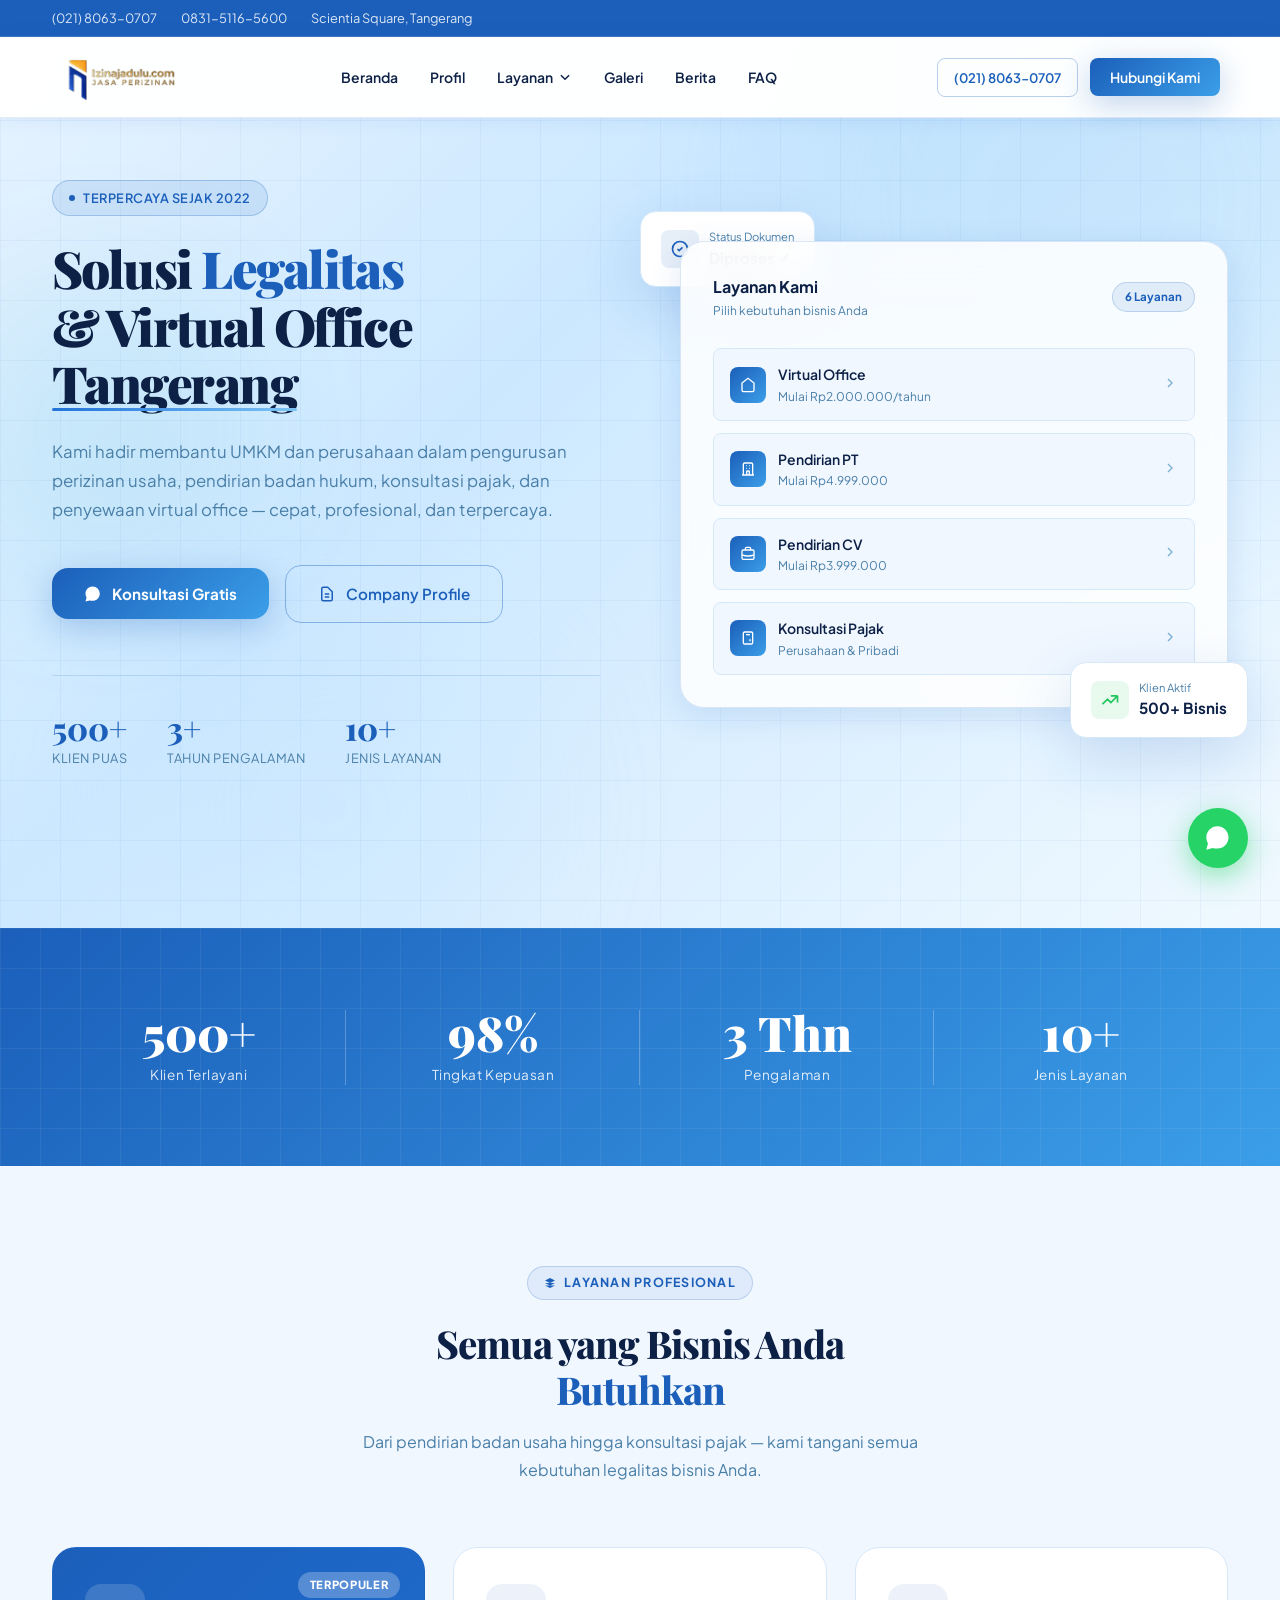
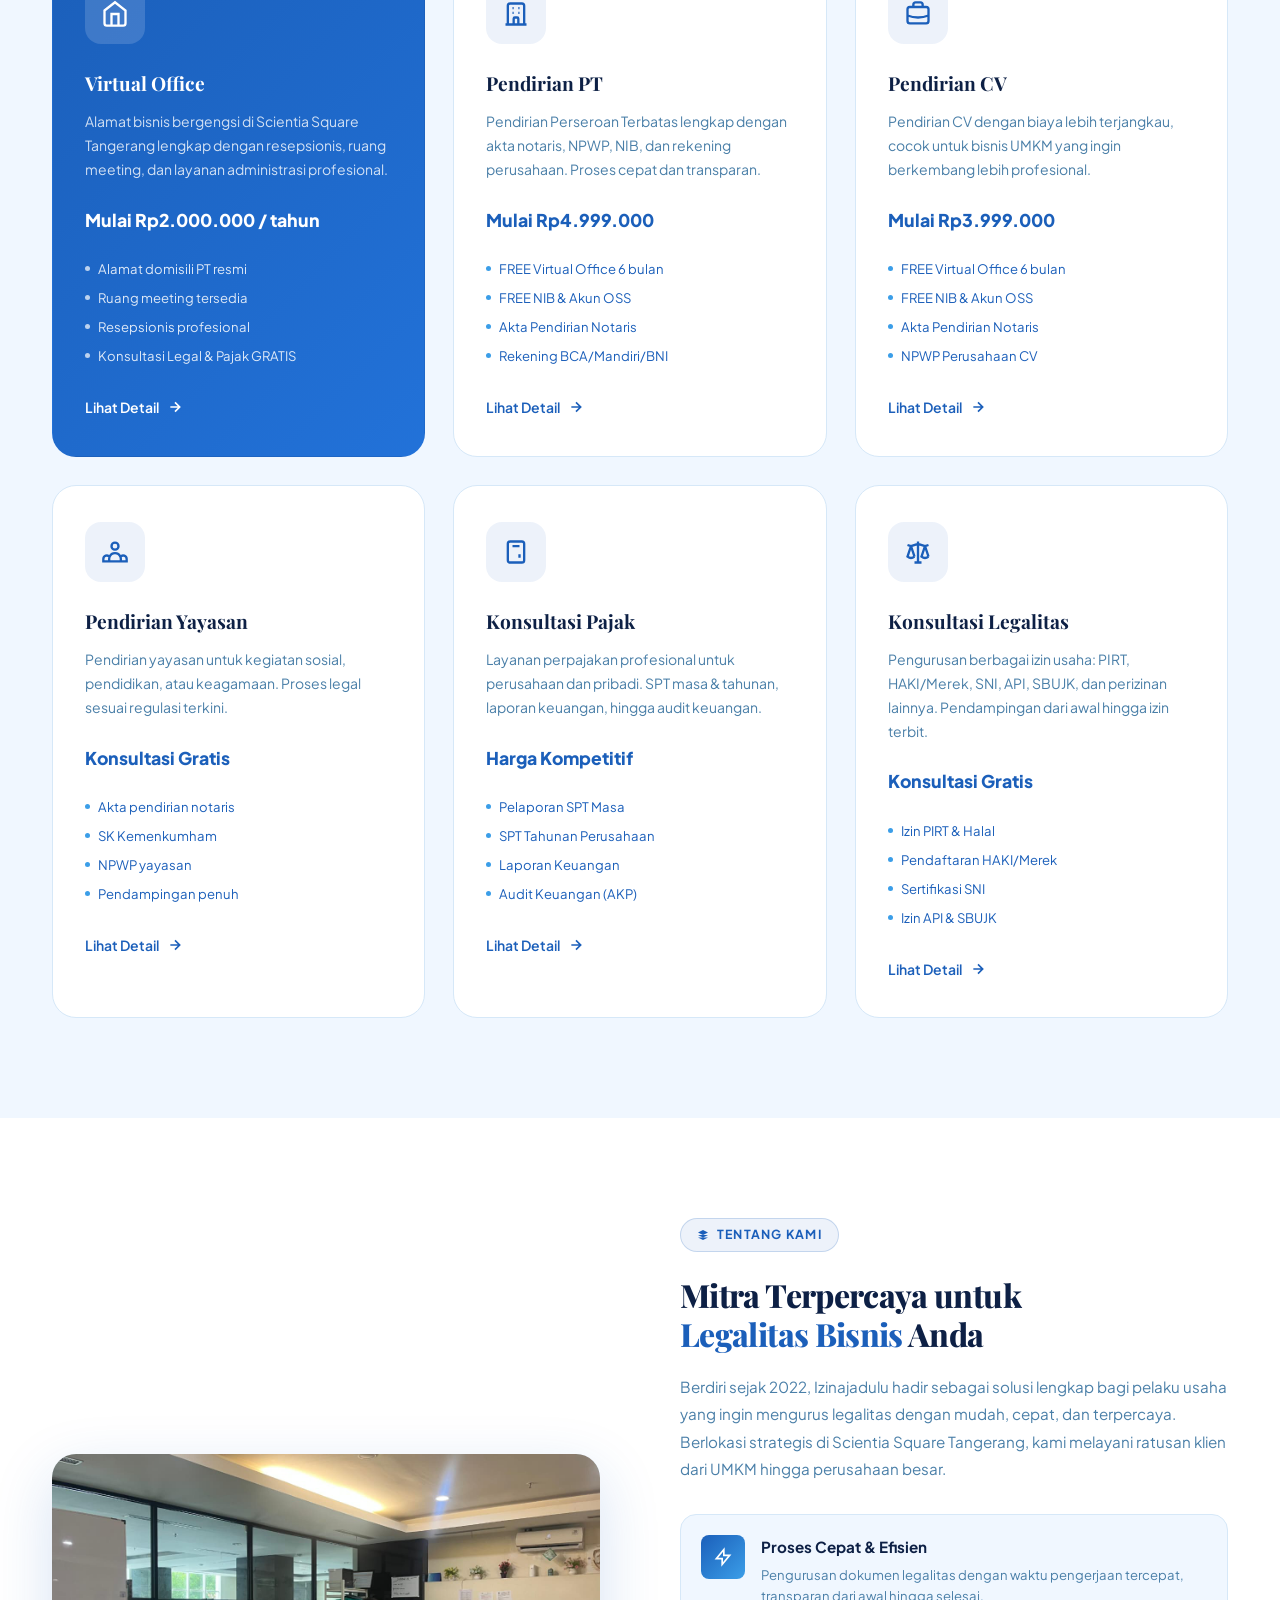
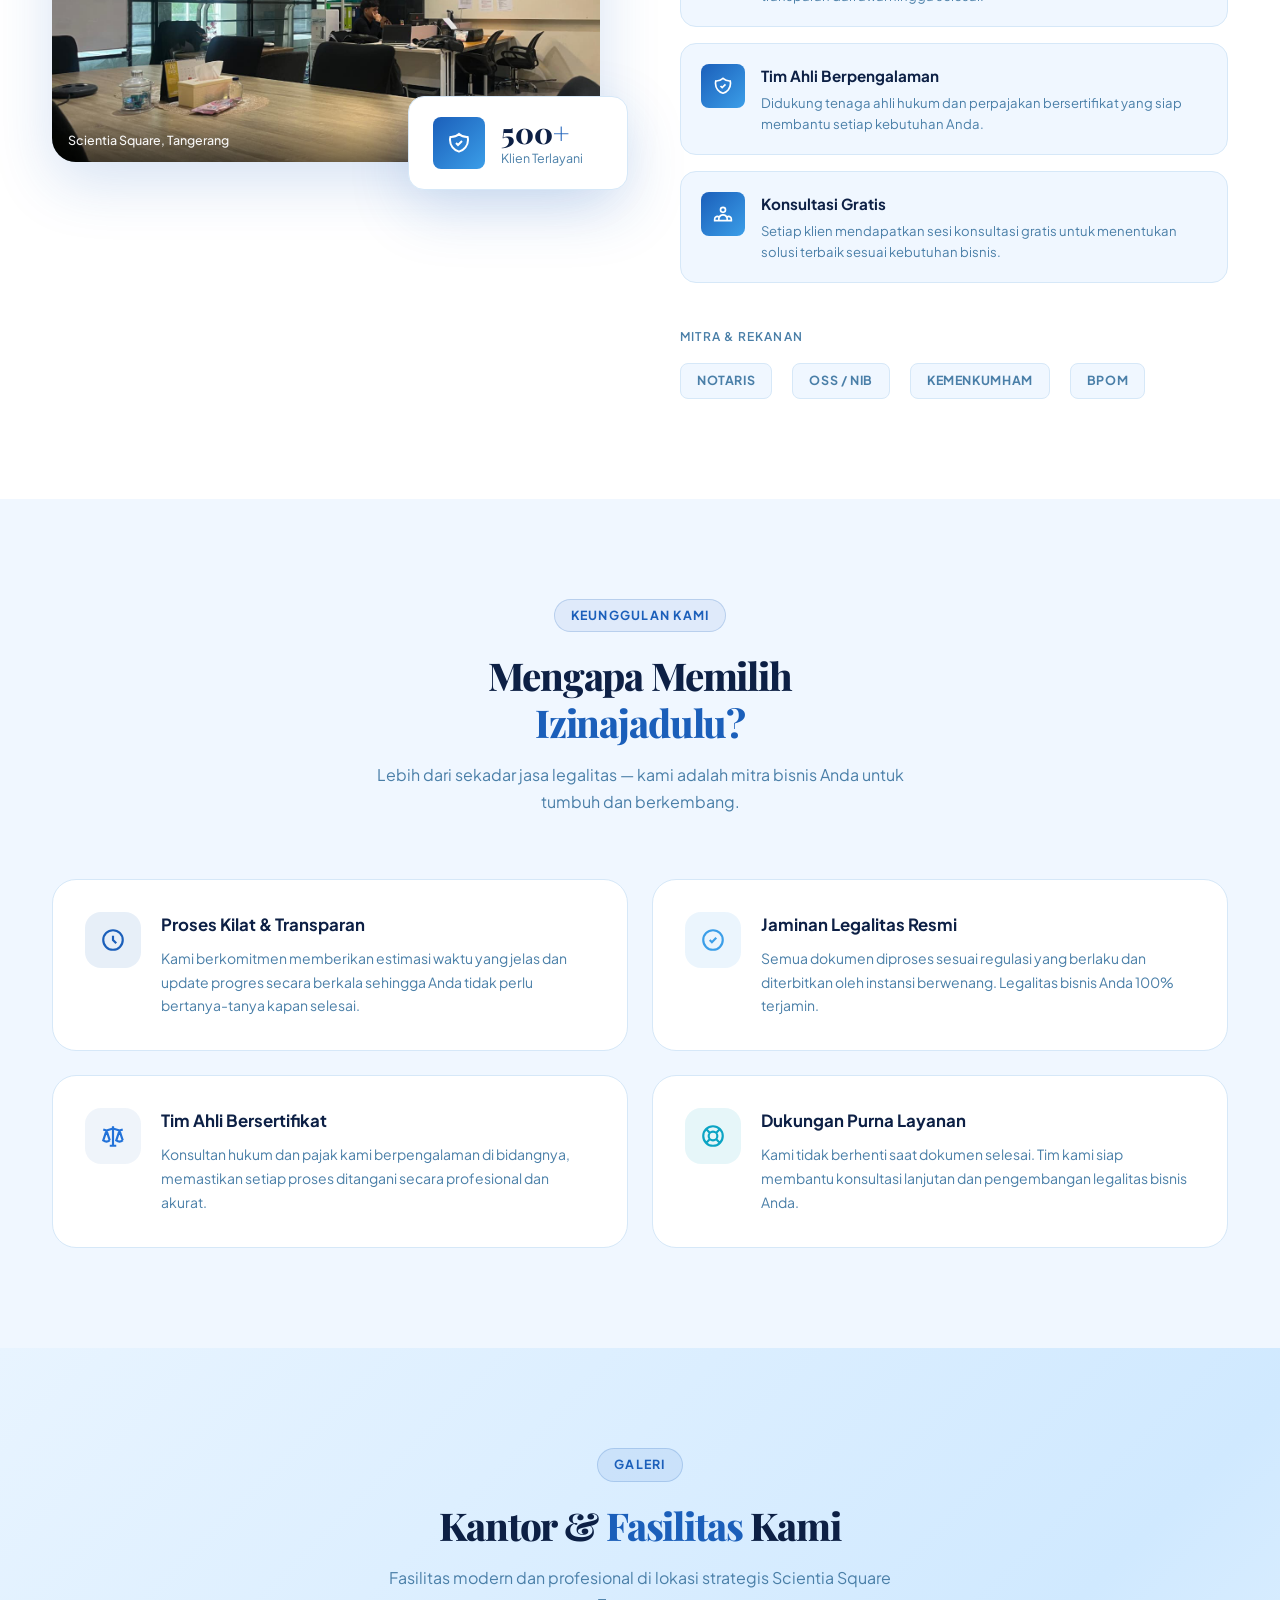
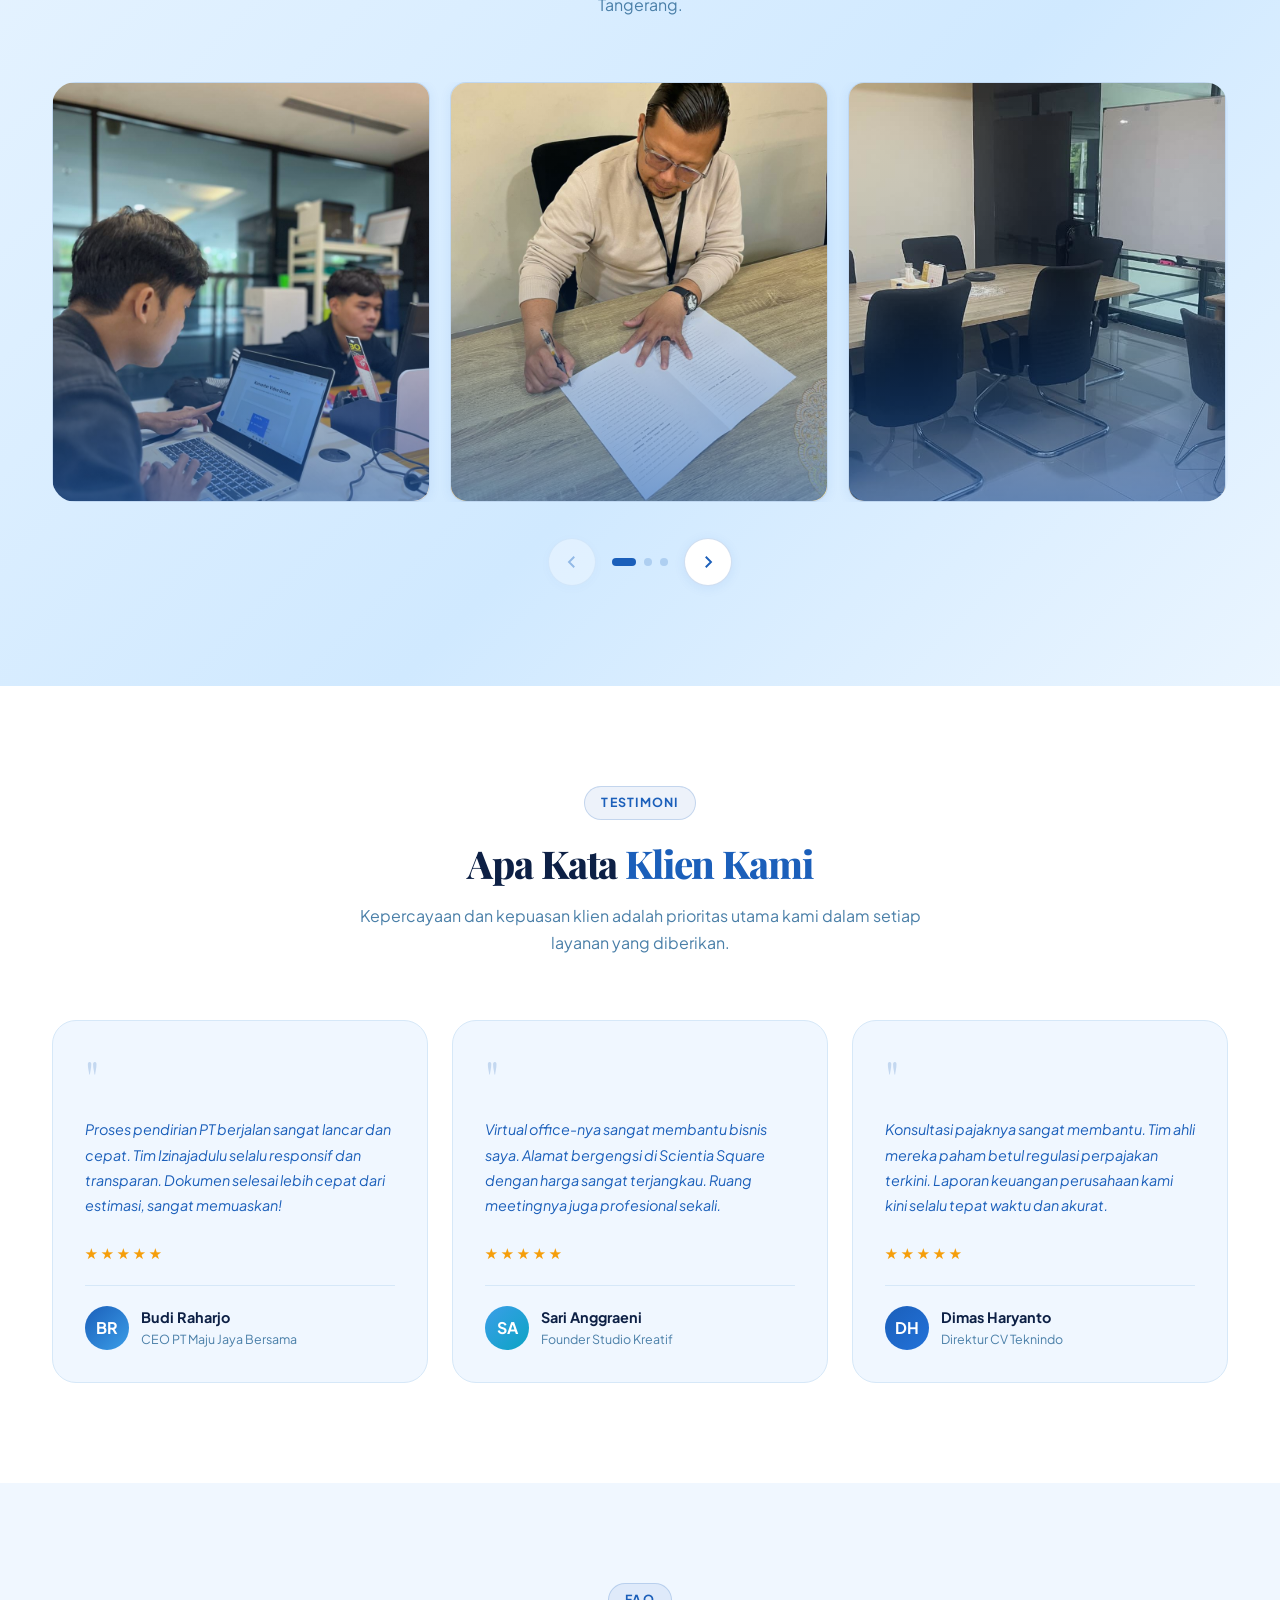
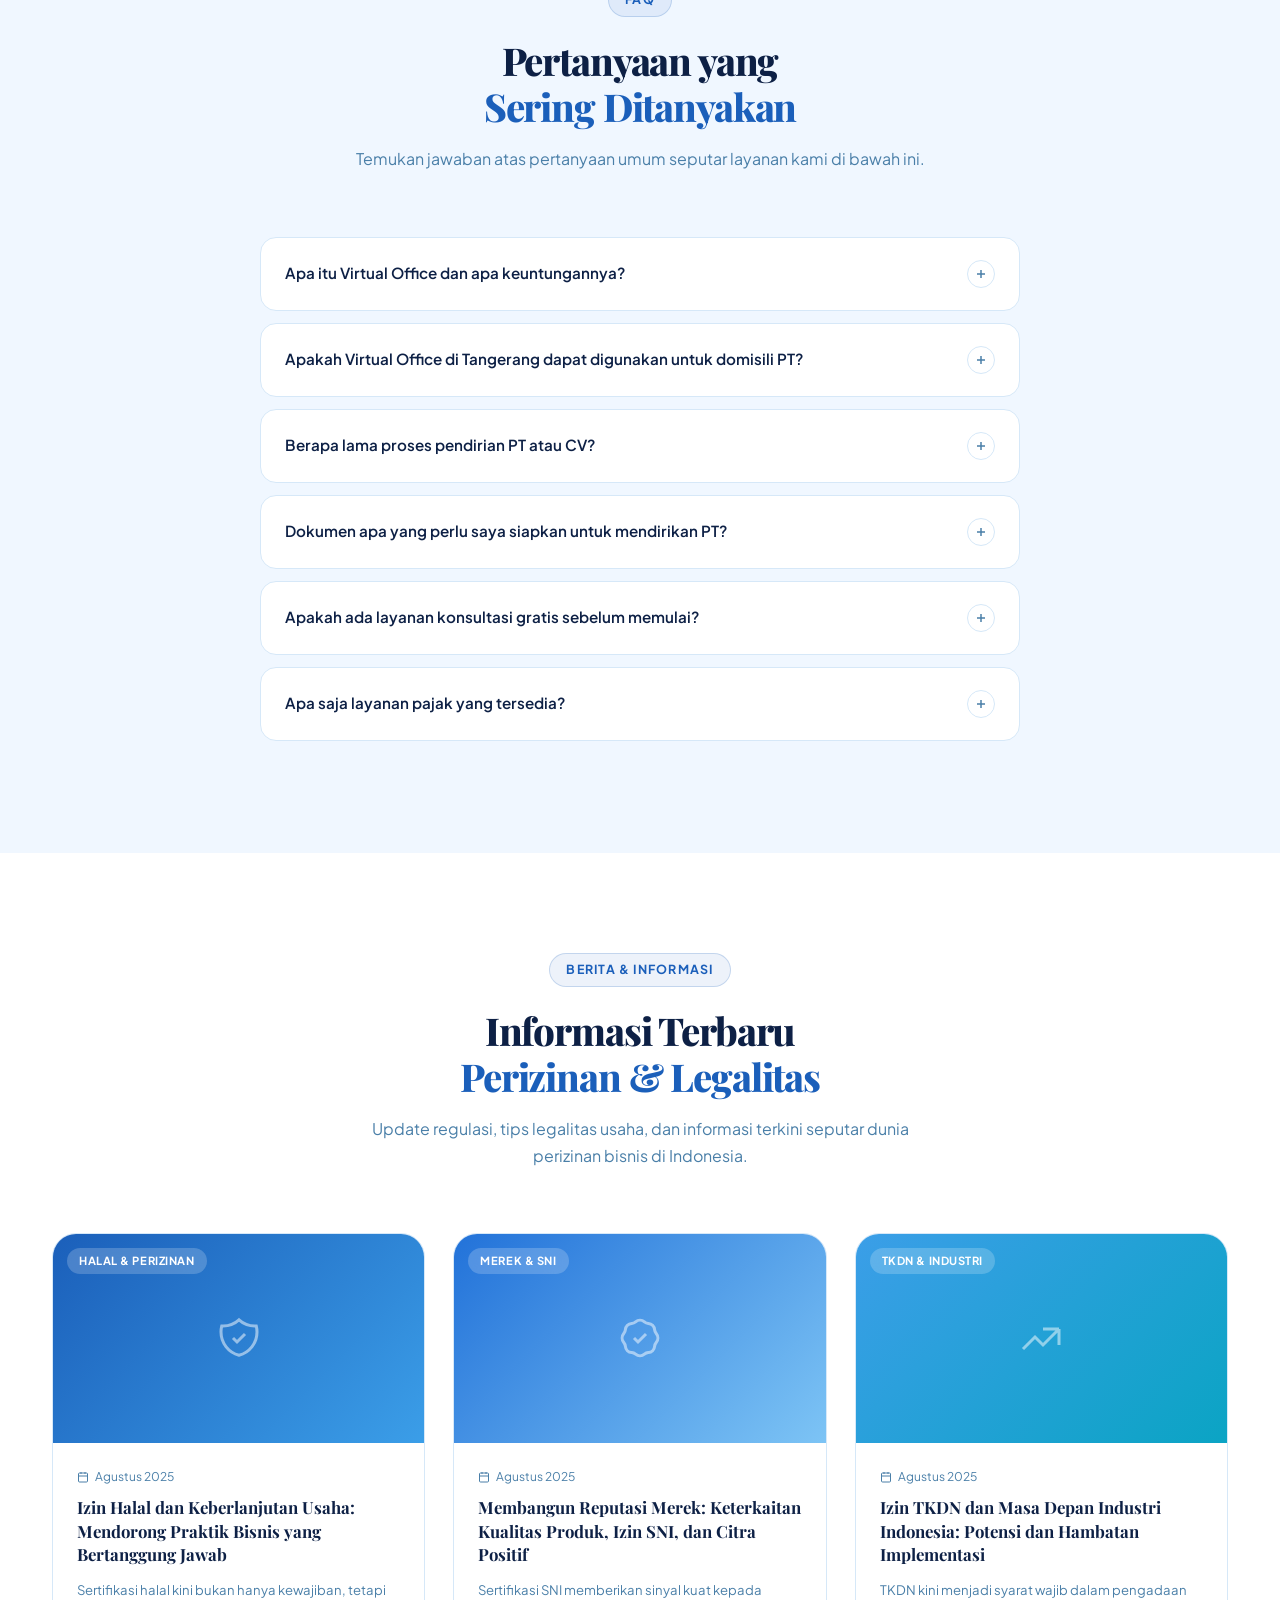
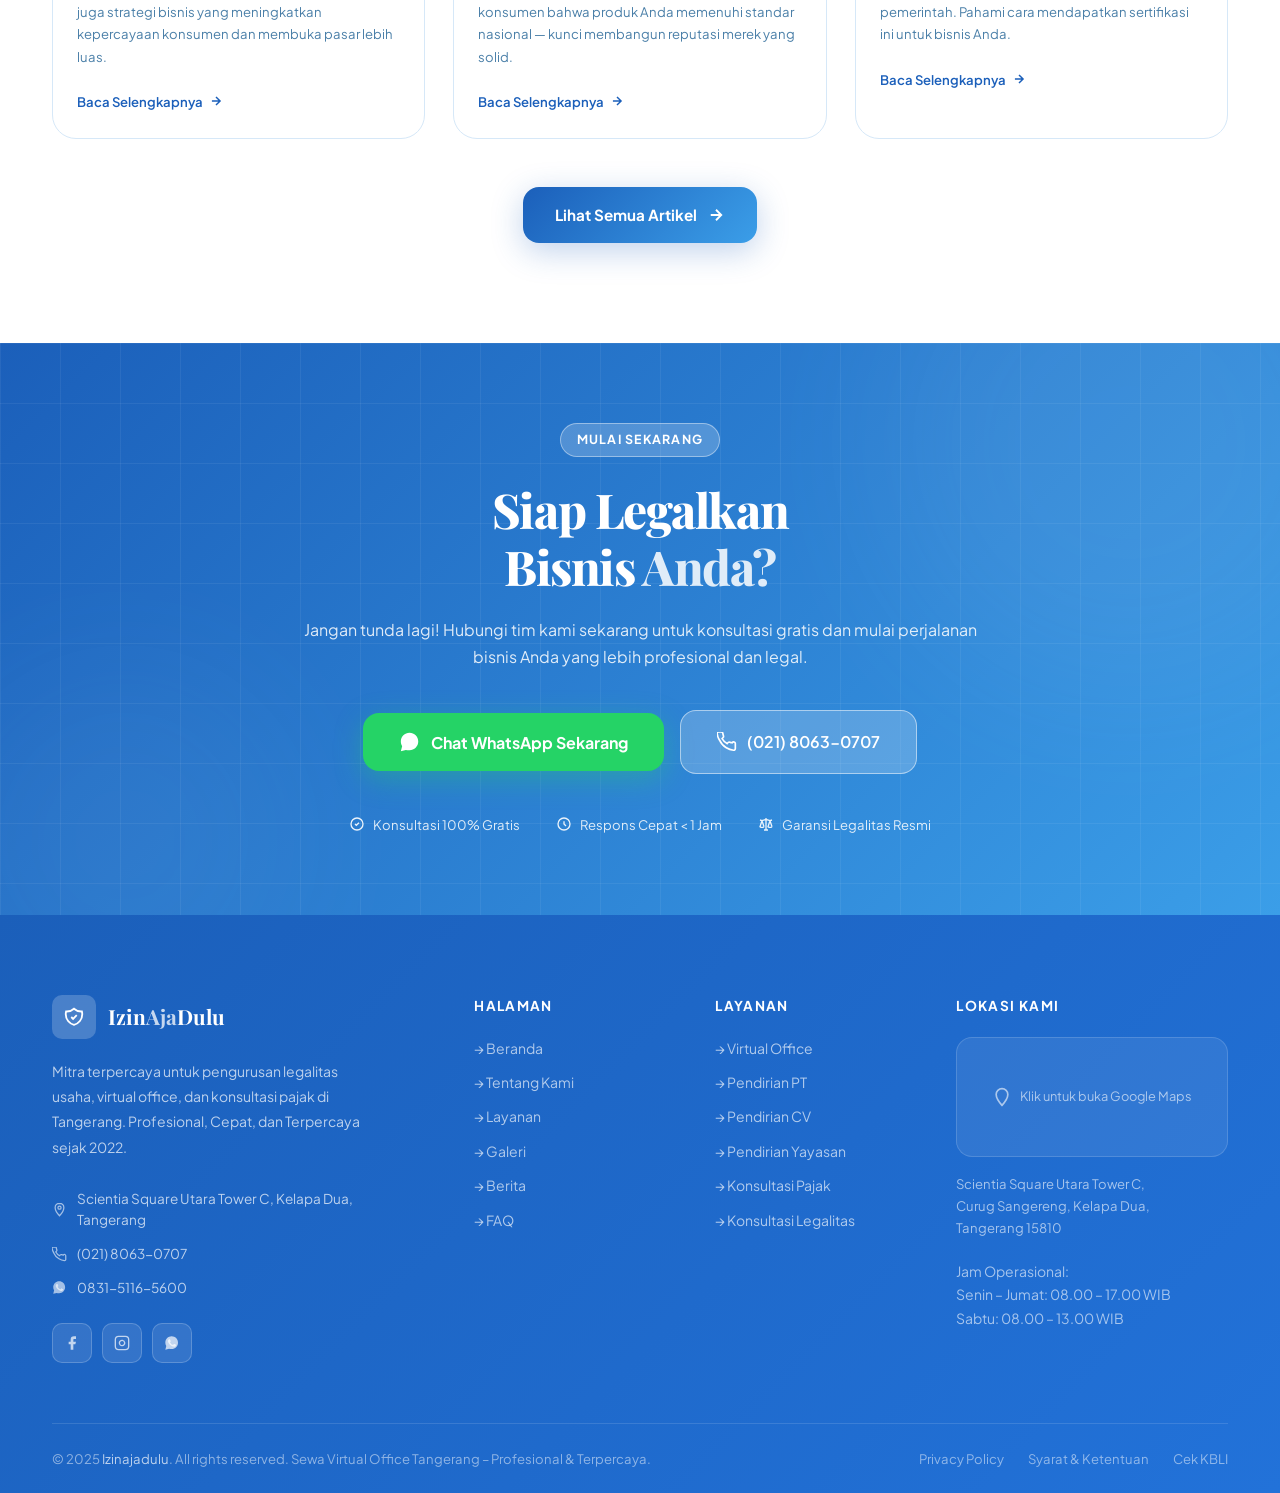
==== commit e492a20a: "u[date" ====
--- a/index.html
+++ b/index.html
@@ -469,8 +469,7 @@
                 <!-- CTA -->
                 <div class="nav-cta">
                     <a href="tel:02180630707" class="btn-nav-phone">(021) 8063-0707</a>
-                    <a href="https://wa.me/6283151165600?text=Halo+Izin+Aja+Dulu" target="_blank"
-                        class="btn-nav-wa">Hubungi Kami</a>
+                    <button type="button" onclick="openKonsultasiModal()" class="btn-nav-wa">Hubungi Kami</button>
                 </div>
 
                 <!-- Hamburger -->
@@ -490,8 +489,8 @@
                 <a href="#faq" class="mobile-nav-link">FAQ</a>
                 <a href="layanan/company-profile.html" class="mobile-nav-link">📄 Company Profile</a>
                 <div class="mobile-cta-group">
-                    <a href="https://wa.me/6283151165600" target="_blank" class="btn-primary"
-                        style="justify-content:center">WhatsApp Sekarang</a>
+                    <button type="button" onclick="openKonsultasiModal()" class="btn-primary"
+                        style="justify-content:center">WhatsApp Sekarang</button>
                 </div>
             </div>
         </div>
@@ -524,8 +523,7 @@
                         konsultasi pajak, dan penyewaan virtual office — cepat, profesional, dan terpercaya.
                     </p>
                     <div class="hero-cta">
-                        <a href="https://wa.me/6283151165600?text=Halo+Izin+Aja+Dulu" target="_blank" rel="noopener"
-                            class="btn-primary">
+                        <button type="button" onclick="openKonsultasiModal()" class="btn-primary">
                             <svg width="18" height="18" fill="currentColor" viewBox="0 0 24 24">
                                 <path
                                     d="M17.472 14.382c-.297-.149-1.758-.867-2.03-.967-.273-.099-.471-.148-.67.15-.197.297-.767.966-.94 1.164-.173.199-.347.223-.644.075-.297-.15-1.255-.463-2.39-1.475-.883-.788-1.48-1.761-1.653-2.059-.173-.297-.018-.458.13-.606.134-.133.298-.347.446-.52.149-.174.198-.298.298-.497.099-.198.05-.371-.025-.52-.075-.149-.669-1.612-.916-2.207-.242-.579-.487-.5-.669-.51-.173-.008-.371-.01-.57-.01-.198 0-.52.074-.792.372-.272.297-1.04 1.016-1.04 2.479 0 1.462 1.065 2.875 1.213 3.074.149.198 2.096 3.2 5.077 4.487.709.306 1.262.489 1.694.625.712.227 1.36.195 1.871.118.571-.085 1.758-.719 2.006-1.413.248-.694.248-1.289.173-1.413-.074-.124-.272-.198-.57-.347z" />
@@ -533,7 +531,7 @@
                                     d="M11.5 2C6.262 2 2 6.262 2 11.5c0 1.862.518 3.597 1.414 5.086L2 22l5.567-1.389A9.451 9.451 0 0011.5 21C16.738 21 21 16.738 21 11.5S16.738 2 11.5 2z" />
                             </svg>
                             Konsultasi Gratis
-                        </a>
+                        </button>
                         <a href="layanan/company-profile.html" class="btn-secondary">
                             <svg width="18" height="18" fill="none" viewBox="0 0 24 24" stroke="currentColor"
                                 stroke-width="2">
@@ -1351,8 +1349,7 @@
                 <p class="cta-desc">Jangan tunda lagi! Hubungi tim kami sekarang untuk konsultasi gratis dan mulai
                     perjalanan bisnis Anda yang lebih profesional dan legal.</p>
                 <div class="cta-actions">
-                    <a href="https://wa.me/6283151165600?text=Halo+Izin+Aja+Dulu,%20saya+ingin+konsultasi+gratis"
-                        target="_blank" rel="noopener" class="btn-cta-wa">
+                    <button type="button" onclick="openKonsultasiModal()" class="btn-cta-wa">
                         <svg width="22" height="22" fill="currentColor" viewBox="0 0 24 24">
                             <path
                                 d="M17.472 14.382c-.297-.149-1.758-.867-2.03-.967-.273-.099-.471-.148-.67.15-.197.297-.767.966-.94 1.164-.173.199-.347.223-.644.075-.297-.15-1.255-.463-2.39-1.475-.883-.788-1.48-1.761-1.653-2.059-.173-.297-.018-.458.13-.606.134-.133.298-.347.446-.52.149-.174.198-.298.298-.497.099-.198.05-.371-.025-.52-.075-.149-.669-1.612-.916-2.207-.242-.579-.487-.5-.669-.51-.173-.008-.371-.01-.57-.01-.198 0-.52.074-.792.372-.272.297-1.04 1.016-1.04 2.479 0 1.462 1.065 2.875 1.213 3.074.149.198 2.096 3.2 5.077 4.487.709.306 1.262.489 1.694.625.712.227 1.36.195 1.871.118.571-.085 1.758-.719 2.006-1.413.248-.694.248-1.289.173-1.413-.074-.124-.272-.198-.57-.347z" />
@@ -1360,7 +1357,7 @@
                                 d="M11.5 2C6.262 2 2 6.262 2 11.5c0 1.862.518 3.597 1.414 5.086L2 22l5.567-1.389A9.451 9.451 0 0011.5 21C16.738 21 21 16.738 21 11.5S16.738 2 11.5 2z" />
                         </svg>
                         Chat WhatsApp Sekarang
-                    </a>
+                    </button>
                     <a href="tel:02180630707" class="btn-cta-phone">
                         <svg width="20" height="20" fill="none" viewBox="0 0 24 24" stroke="currentColor"
                             stroke-width="2">
@@ -1499,18 +1496,169 @@
         </div>
     </footer>
 
-    <!-- FLOATING WA BUTTON -->
+    <!-- ═══════════════════════════════════════════
+         MODAL KONSULTASI
+    ════════════════════════════════════════════ -->
+    <div id="modal-konsultasi" role="dialog" aria-modal="true" aria-labelledby="modal-title">
+        <div class="modal-backdrop"></div>
+        <div class="modal-container">
+            <!-- Header -->
+            <div class="modal-header">
+                <div class="modal-header-icon">
+                    <svg width="22" height="22" fill="none" viewBox="0 0 24 24" stroke="white" stroke-width="2">
+                        <path
+                            d="M8 12h.01M12 12h.01M16 12h.01M21 12c0 4.418-4.03 8-9 8a9.863 9.863 0 01-4.255-.949L3 20l1.395-3.72C3.512 15.042 3 13.574 3 12c0-4.418 4.03-8 9-8s9 3.582 9 8z" />
+                    </svg>
+                </div>
+                <div class="modal-header-text">
+                    <h2 id="modal-title">Konsultasi Gratis</h2>
+                    <p>Ceritakan kebutuhan bisnis Anda, kami siap membantu</p>
+                </div>
+                <button class="modal-close" id="modal-close-btn" aria-label="Tutup modal">
+                    <svg width="18" height="18" fill="none" viewBox="0 0 24 24" stroke="currentColor"
+                        stroke-width="2.5">
+                        <path d="M6 18L18 6M6 6l12 12" />
+                    </svg>
+                </button>
+            </div>
+
+            <!-- Body -->
+            <div class="modal-body">
+                <!-- Trust badges -->
+                <div class="modal-trust-row">
+                    <div class="modal-trust-item">
+                        <svg width="14" height="14" fill="none" viewBox="0 0 24 24" stroke="currentColor"
+                            stroke-width="2">
+                            <path d="M9 12l2 2 4-4m6 2a9 9 0 11-18 0 9 9 0 0118 0z" />
+                        </svg>
+                        Gratis & Tanpa Komitmen
+                    </div>
+                    <div class="modal-trust-item">
+                        <svg width="14" height="14" fill="none" viewBox="0 0 24 24" stroke="currentColor"
+                            stroke-width="2">
+                            <path d="M12 8v4l3 3m6-3a9 9 0 11-18 0 9 9 0 0118 0z" />
+                        </svg>
+                        Respons &lt; 1 Jam
+                    </div>
+                    <div class="modal-trust-item">
+                        <svg width="14" height="14" fill="none" viewBox="0 0 24 24" stroke="currentColor"
+                            stroke-width="2">
+                            <path
+                                d="M3 6l3 1m0 0l-3 9a5.002 5.002 0 006.001 0M6 7l3 9M6 7l6-2m6 2l3-1m-3 1l-3 9a5.002 5.002 0 006.001 0M18 7l3 9m-3-9l-6-2m0-2v2m0 16V5m0 16H9m3 0h3" />
+                        </svg>
+                        Tim Ahli Bersertifikat
+                    </div>
+                </div>
+
+                <!-- Form -->
+                <div class="modal-form">
+                    <!-- Nama -->
+                    <div class="form-group">
+                        <label class="form-label" for="modal-nama">
+                            Nama Lengkap <span class="form-required">*</span>
+                        </label>
+                        <div class="form-input-wrap">
+                            <svg class="form-input-icon" width="16" height="16" fill="none" viewBox="0 0 24 24"
+                                stroke="currentColor" stroke-width="2">
+                                <path d="M16 7a4 4 0 11-8 0 4 4 0 018 0zM12 14a7 7 0 00-7 7h14a7 7 0 00-7-7z" />
+                            </svg>
+                            <input type="text" id="modal-nama" class="form-input" placeholder="Contoh: Budi Santoso"
+                                autocomplete="name" />
+                        </div>
+                        <span class="form-error" id="error-nama">Nama wajib diisi</span>
+                    </div>
+
+                    <!-- Nomor WA -->
+                    <div class="form-group">
+                        <label class="form-label" for="modal-wa">
+                            Nomor WhatsApp <span class="form-required">*</span>
+                        </label>
+                        <div class="form-input-wrap">
+                            <svg class="form-input-icon" width="16" height="16" fill="currentColor" viewBox="0 0 24 24">
+                                <path
+                                    d="M17.472 14.382c-.297-.149-1.758-.867-2.03-.967-.273-.099-.471-.148-.67.15-.197.297-.767.966-.94 1.164-.173.199-.347.223-.644.075-.297-.15-1.255-.463-2.39-1.475-.883-.788-1.48-1.761-1.653-2.059-.173-.297-.018-.458.13-.606.134-.133.298-.347.446-.52.149-.174.198-.298.298-.497.099-.198.05-.371-.025-.52-.075-.149-.669-1.612-.916-2.207-.242-.579-.487-.5-.669-.51-.173-.008-.371-.01-.57-.01-.198 0-.52.074-.792.372-.272.297-1.04 1.016-1.04 2.479 0 1.462 1.065 2.875 1.213 3.074.149.198 2.096 3.2 5.077 4.487.709.306 1.262.489 1.694.625.712.227 1.36.195 1.871.118.571-.085 1.758-.719 2.006-1.413.248-.694.248-1.289.173-1.413-.074-.124-.272-.198-.57-.347z" />
+                                <path
+                                    d="M11.5 2C6.262 2 2 6.262 2 11.5c0 1.862.518 3.597 1.414 5.086L2 22l5.567-1.389A9.451 9.451 0 0011.5 21C16.738 21 21 16.738 21 11.5S16.738 2 11.5 2z" />
+                            </svg>
+                            <input type="tel" id="modal-wa" class="form-input" placeholder="08xx-xxxx-xxxx"
+                                autocomplete="tel" />
+                        </div>
+                        <span class="form-error" id="error-wa">Nomor WhatsApp wajib diisi</span>
+                    </div>
+
+                    <!-- Layanan -->
+                    <div class="form-group">
+                        <label class="form-label" for="modal-layanan">
+                            Layanan yang Diinginkan <span class="form-required">*</span>
+                        </label>
+                        <div class="form-input-wrap form-select-wrap">
+                            <svg class="form-input-icon" width="16" height="16" fill="none" viewBox="0 0 24 24"
+                                stroke="currentColor" stroke-width="2">
+                                <path
+                                    d="M9 12h6m-6 4h6m2 5H7a2 2 0 01-2-2V5a2 2 0 012-2h5.586a1 1 0 01.707.293l5.414 5.414a1 1 0 01.293.707V19a2 2 0 01-2 2z" />
+                            </svg>
+                            <select id="modal-layanan" class="form-input form-select">
+                                <option value="">— Pilih Layanan —</option>
+                                <option value="Virtual Office">🏢 Virtual Office (mulai Rp2jt/tahun)</option>
+                                <option value="Pendirian PT">🏦 Pendirian PT (mulai Rp4.999.000)</option>
+                                <option value="Pendirian CV">💼 Pendirian CV (mulai Rp3.999.000)</option>
+                                <option value="Pendirian Yayasan">🤝 Pendirian Yayasan</option>
+                                <option value="Konsultasi Pajak">📊 Konsultasi Pajak</option>
+                                <option value="Konsultasi Legalitas">⚖️ Konsultasi Legalitas / Izin Usaha</option>
+                                <option value="Lainnya">❓ Lainnya / Belum Tahu</option>
+                            </select>
+                            <svg class="form-select-arrow" width="14" height="14" fill="none" viewBox="0 0 24 24"
+                                stroke="currentColor" stroke-width="2.5">
+                                <path d="M19 9l-7 7-7-7" />
+                            </svg>
+                        </div>
+                        <span class="form-error" id="error-layanan">Silakan pilih layanan</span>
+                    </div>
+
+                    <!-- Pesan -->
+                    <div class="form-group">
+                        <label class="form-label" for="modal-pesan">
+                            Ceritakan Kebutuhan Anda
+                            <span class="form-optional">(opsional)</span>
+                        </label>
+                        <textarea id="modal-pesan" class="form-input form-textarea"
+                            placeholder="Contoh: Saya ingin mendirikan PT untuk usaha kuliner, belum tahu prosesnya dan butuh virtual office juga..."></textarea>
+                    </div>
+
+                    <!-- Submit -->
+                    <button type="button" id="modal-submit-btn" class="modal-submit-btn">
+                        <svg width="20" height="20" fill="currentColor" viewBox="0 0 24 24">
+                            <path
+                                d="M17.472 14.382c-.297-.149-1.758-.867-2.03-.967-.273-.099-.471-.148-.67.15-.197.297-.767.966-.94 1.164-.173.199-.347.223-.644.075-.297-.15-1.255-.463-2.39-1.475-.883-.788-1.48-1.761-1.653-2.059-.173-.297-.018-.458.13-.606.134-.133.298-.347.446-.52.149-.174.198-.298.298-.497.099-.198.05-.371-.025-.52-.075-.149-.669-1.612-.916-2.207-.242-.579-.487-.5-.669-.51-.173-.008-.371-.01-.57-.01-.198 0-.52.074-.792.372-.272.297-1.04 1.016-1.04 2.479 0 1.462 1.065 2.875 1.213 3.074.149.198 2.096 3.2 5.077 4.487.709.306 1.262.489 1.694.625.712.227 1.36.195 1.871.118.571-.085 1.758-.719 2.006-1.413.248-.694.248-1.289.173-1.413-.074-.124-.272-.198-.57-.347z" />
+                            <path
+                                d="M11.5 2C6.262 2 2 6.262 2 11.5c0 1.862.518 3.597 1.414 5.086L2 22l5.567-1.389A9.451 9.451 0 0011.5 21C16.738 21 21 16.738 21 11.5S16.738 2 11.5 2z" />
+                        </svg>
+                        Kirim & Chat via WhatsApp
+                    </button>
+
+                    <p class="modal-note">
+                        <svg width="13" height="13" fill="none" viewBox="0 0 24 24" stroke="currentColor"
+                            stroke-width="2">
+                            <path
+                                d="M12 15v2m-6 4h12a2 2 0 002-2v-6a2 2 0 00-2-2H6a2 2 0 00-2 2v6a2 2 0 002 2zm10-10V7a4 4 0 00-8 0v4h8z" />
+                        </svg>
+                        Data Anda aman &amp; tidak akan disalahgunakan
+                    </p>
+                </div>
+            </div>
+        </div>
+    </div>
+
     <div id="wa-float">
         <span class="wa-tooltip">Chat dengan kami</span>
-        <a href="https://wa.me/6283151165600?text=Halo+Izin+Aja+Dulu,%20saya+ingin+konsultasi" target="_blank"
-            rel="noopener" class="wa-float-btn" aria-label="Chat WhatsApp">
+        <button type="button" onclick="openKonsultasiModal()" class="wa-float-btn" aria-label="Chat WhatsApp">
             <svg width="28" height="28" fill="white" viewBox="0 0 24 24">
                 <path
                     d="M17.472 14.382c-.297-.149-1.758-.867-2.03-.967-.273-.099-.471-.148-.67.15-.197.297-.767.966-.94 1.164-.173.199-.347.223-.644.075-.297-.15-1.255-.463-2.39-1.475-.883-.788-1.48-1.761-1.653-2.059-.173-.297-.018-.458.13-.606.134-.133.298-.347.446-.52.149-.174.198-.298.298-.497.099-.198.05-.371-.025-.52-.075-.149-.669-1.612-.916-2.207-.242-.579-.487-.5-.669-.51-.173-.008-.371-.01-.57-.01-.198 0-.52.074-.792.372-.272.297-1.04 1.016-1.04 2.479 0 1.462 1.065 2.875 1.213 3.074.149.198 2.096 3.2 5.077 4.487.709.306 1.262.489 1.694.625.712.227 1.36.195 1.871.118.571-.085 1.758-.719 2.006-1.413.248-.694.248-1.289.173-1.413-.074-.124-.272-.198-.57-.347z" />
                 <path
                     d="M11.5 2C6.262 2 2 6.262 2 11.5c0 1.862.518 3.597 1.414 5.086L2 22l5.567-1.389A9.451 9.451 0 0011.5 21C16.738 21 21 16.738 21 11.5S16.738 2 11.5 2z" />
             </svg>
-        </a>
+        </button>
     </div>
 
     <!-- Back to Top -->
--- a/css/style.css
+++ b/css/style.css
@@ -9,37 +9,41 @@
    CSS VARIABLES — LIGHT THEME
    ============================================================ */
 :root {
-  --navy:         #1b5fba;
-  --navy-mid:     #2272d9;
-  --navy-light:   #3b9ee8;
-  --blue:         #1b5fba;
-  --blue-mid:     #2272d9;
-  --sky:          #3b9ee8;
-  --sky-light:    #7dc4f5;
-  --accent:       #0ba4c4;
-  --white:        #ffffff;
-  --off-white:    #f0f7ff;
-  --grey-light:   #d6e8f8;
-  --grey:         #7bafd4;
-  --text-dark:    #0d2045;
-  --text-mid:     #1b5fba;
-  --text-light:   #4a7fa8;
-
-  --grad-navy:    linear-gradient(135deg, #1b5fba 0%, #3b9ee8 100%);
-  --grad-blue:    linear-gradient(135deg, #2272d9 0%, #7dc4f5 100%);
-  --grad-hero:    linear-gradient(135deg, #e8f4ff 0%, #cce8ff 40%, #f0f9ff 100%);
-  --grad-card:    linear-gradient(145deg, rgba(27,95,186,0.06) 0%, rgba(59,158,232,0.03) 100%);
+  --navy: #1b5fba;
+  --navy-mid: #2272d9;
+  --navy-light: #3b9ee8;
+  --blue: #1b5fba;
+  --blue-mid: #2272d9;
+  --sky: #3b9ee8;
+  --sky-light: #7dc4f5;
+  --accent: #0ba4c4;
+  --white: #ffffff;
+  --off-white: #f0f7ff;
+  --grey-light: #d6e8f8;
+  --grey: #7bafd4;
+  --text-dark: #0d2045;
+  --text-mid: #1b5fba;
+  --text-light: #4a7fa8;
+
+  --grad-navy: linear-gradient(135deg, #1b5fba 0%, #3b9ee8 100%);
+  --grad-blue: linear-gradient(135deg, #2272d9 0%, #7dc4f5 100%);
+  --grad-hero: linear-gradient(135deg, #e8f4ff 0%, #cce8ff 40%, #f0f9ff 100%);
+  --grad-card: linear-gradient(
+    145deg,
+    rgba(27, 95, 186, 0.06) 0%,
+    rgba(59, 158, 232, 0.03) 100%
+  );
   --grad-section: linear-gradient(180deg, #ffffff 0%, #eaf5ff 100%);
 
   --font-display: "Playfair Display", Georgia, serif;
-  --font-body:    "Plus Jakarta Sans", sans-serif;
-
-  --section-pad:  100px;
-  --container:    1240px;
-
-  --shadow-sm:   0 2px 12px rgba(27, 95, 186, 0.08);
-  --shadow-md:   0 8px 32px rgba(27, 95, 186, 0.13);
-  --shadow-lg:   0 20px 60px rgba(27, 95, 186, 0.18);
+  --font-body: "Plus Jakarta Sans", sans-serif;
+
+  --section-pad: 100px;
+  --container: 1240px;
+
+  --shadow-sm: 0 2px 12px rgba(27, 95, 186, 0.08);
+  --shadow-md: 0 8px 32px rgba(27, 95, 186, 0.13);
+  --shadow-lg: 0 20px 60px rgba(27, 95, 186, 0.18);
   --shadow-blue: 0 8px 32px rgba(27, 95, 186, 0.28);
 
   --radius-sm: 8px;
@@ -47,15 +51,25 @@
   --radius-lg: 24px;
   --radius-xl: 40px;
 
-  --ease:        cubic-bezier(0.25, 0.46, 0.45, 0.94);
+  --ease: cubic-bezier(0.25, 0.46, 0.45, 0.94);
   --ease-bounce: cubic-bezier(0.34, 1.56, 0.64, 1);
 }
 
 /* ============================================================
    RESET & BASE
    ============================================================ */
-*, *::before, *::after { box-sizing: border-box; margin: 0; padding: 0; }
-html { scroll-behavior: smooth; font-size: 16px; -webkit-font-smoothing: antialiased; }
+*,
+*::before,
+*::after {
+  box-sizing: border-box;
+  margin: 0;
+  padding: 0;
+}
+html {
+  scroll-behavior: smooth;
+  font-size: 16px;
+  -webkit-font-smoothing: antialiased;
+}
 body {
   font-family: var(--font-body);
   color: var(--text-dark);
@@ -63,10 +77,23 @@
   line-height: 1.6;
   overflow-x: hidden;
 }
-img { display: block; max-width: 100%; }
-a { text-decoration: none; color: inherit; }
-ul { list-style: none; }
-button { cursor: pointer; border: none; background: none; font-family: inherit; }
+img {
+  display: block;
+  max-width: 100%;
+}
+a {
+  text-decoration: none;
+  color: inherit;
+}
+ul {
+  list-style: none;
+}
+button {
+  cursor: pointer;
+  border: none;
+  background: none;
+  font-family: inherit;
+}
 
 .container {
   width: 100%;
@@ -79,26 +106,43 @@
    LOADER
    ============================================================ */
 #loader {
-  position: fixed; inset: 0;
+  position: fixed;
+  inset: 0;
   background: linear-gradient(135deg, #e8f4ff 0%, #cce8ff 100%);
-  display: flex; align-items: center; justify-content: center;
+  display: flex;
+  align-items: center;
+  justify-content: center;
   z-index: 9999;
-  transition: opacity 0.5s var(--ease), visibility 0.5s;
-}
-#loader.hidden { opacity: 0; visibility: hidden; }
-.loader-inner { text-align: center; }
+  transition:
+    opacity 0.5s var(--ease),
+    visibility 0.5s;
+}
+#loader.hidden {
+  opacity: 0;
+  visibility: hidden;
+}
+.loader-inner {
+  text-align: center;
+}
 .loader-logo {
   font-family: var(--font-display);
-  font-size: 2rem; font-weight: 700;
+  font-size: 2rem;
+  font-weight: 700;
   color: var(--blue);
-  margin-bottom: 24px; opacity: 0;
+  margin-bottom: 24px;
+  opacity: 0;
   animation: fadeUp 0.6s 0.2s var(--ease) forwards;
 }
-.loader-logo span { color: var(--accent); }
+.loader-logo span {
+  color: var(--accent);
+}
 .loader-bar {
-  width: 200px; height: 3px;
-  background: rgba(27,95,186,0.15);
-  border-radius: 3px; overflow: hidden; margin: 0 auto;
+  width: 200px;
+  height: 3px;
+  background: rgba(27, 95, 186, 0.15);
+  border-radius: 3px;
+  overflow: hidden;
+  margin: 0 auto;
 }
 .loader-bar-fill {
   height: 100%;
@@ -106,16 +150,26 @@
   border-radius: 3px;
   animation: loadBar 1.8s var(--ease) forwards;
 }
-@keyframes loadBar { from { width: 0% } to { width: 100% } }
+@keyframes loadBar {
+  from {
+    width: 0%;
+  }
+  to {
+    width: 100%;
+  }
+}
 
 /* ============================================================
    SCROLL PROGRESS
    ============================================================ */
 #scroll-progress {
-  position: fixed; top: 0; left: 0;
+  position: fixed;
+  top: 0;
+  left: 0;
   height: 3px;
   background: linear-gradient(90deg, var(--blue), var(--accent));
-  z-index: 1001; width: 0%;
+  z-index: 1001;
+  width: 0%;
   transition: width 0.1s linear;
 }
 
@@ -123,190 +177,314 @@
    NAVBAR
    ============================================================ */
 #navbar {
-  position: fixed; top: 0; left: 0; right: 0;
-  z-index: 1000; padding: 0;
+  position: fixed;
+  top: 0;
+  left: 0;
+  right: 0;
+  z-index: 1000;
+  padding: 0;
   transition: all 0.4s var(--ease);
 }
 
 .nav-top-bar {
   background: var(--blue);
   padding: 8px 0;
-  border-bottom: 1px solid rgba(255,255,255,0.15);
-  display: flex; align-items: center;
+  border-bottom: 1px solid rgba(255, 255, 255, 0.15);
+  display: flex;
+  align-items: center;
   transition: all 0.4s var(--ease);
 }
 .nav-top-content {
-  display: flex; align-items: center; justify-content: space-between;
-  width: 100%; max-width: var(--container);
-  margin: 0 auto; padding: 0 32px;
+  display: flex;
+  align-items: center;
+  justify-content: space-between;
+  width: 100%;
+  max-width: var(--container);
+  margin: 0 auto;
+  padding: 0 32px;
 }
 .nav-top-left {
-  display: flex; align-items: center; gap: 24px;
+  display: flex;
+  align-items: center;
+  gap: 24px;
 }
 .nav-top-item {
-  display: flex; align-items: center; gap: 7px;
-  font-size: 0.8rem; color: rgba(255,255,255,0.85);
+  display: flex;
+  align-items: center;
+  gap: 7px;
+  font-size: 0.8rem;
+  color: rgba(255, 255, 255, 0.85);
   transition: color 0.2s;
 }
-.nav-top-item:hover { color: #fff; }
+.nav-top-item:hover {
+  color: #fff;
+}
 
 .nav-main {
-  background: rgba(255,255,255,0.97);
+  background: rgba(255, 255, 255, 0.97);
   backdrop-filter: blur(20px);
   -webkit-backdrop-filter: blur(20px);
-  border-bottom: 1px solid rgba(27,95,186,0.12);
+  border-bottom: 1px solid rgba(27, 95, 186, 0.12);
   padding: 0;
   transition: all 0.4s var(--ease);
   width: 100%;
   overflow: visible;
-  box-shadow: 0 2px 20px rgba(27,95,186,0.08);
-}
-
-#navbar.scrolled .nav-top-bar { display: none; }
+  box-shadow: 0 2px 20px rgba(27, 95, 186, 0.08);
+}
+
+#navbar.scrolled .nav-top-bar {
+  display: none;
+}
 #navbar.scrolled .nav-main {
-  background: rgba(255,255,255,0.99);
+  background: rgba(255, 255, 255, 0.99);
   box-shadow: var(--shadow-md);
 }
 
 .nav-main-content {
-  max-width: 1200px; margin: 0 auto; padding: 0 20px;
+  max-width: 1200px;
+  margin: 0 auto;
+  padding: 0 20px;
   height: 80px;
-  display: flex; align-items: center; justify-content: space-between;
+  display: flex;
+  align-items: center;
+  justify-content: space-between;
   overflow: visible;
 }
 
-.nav-logo { display: flex; align-items: center; text-decoration: none; }
+.nav-logo {
+  display: flex;
+  align-items: center;
+  text-decoration: none;
+}
 
 .nav-logo-icon {
   height: 120px;
-  display: flex; align-items: center;
+  display: flex;
+  align-items: center;
 }
 .nav-logo-icon img {
-  height: 100%; width: auto; max-width: 300px;
-  object-fit: contain; display: block;
-  border-radius: 0; background: transparent;
-}
-
-.nav-logo-text { display: flex; flex-direction: column; line-height: 1.2; }
+  height: 100%;
+  width: auto;
+  max-width: 300px;
+  object-fit: contain;
+  display: block;
+  border-radius: 0;
+  background: transparent;
+}
+
+.nav-logo-text {
+  display: flex;
+  flex-direction: column;
+  line-height: 1.2;
+}
 .nav-logo-name {
   font-family: var(--font-display);
-  font-size: 1.2rem; font-weight: 700;
-  color: var(--blue); letter-spacing: -0.02em;
-}
-.nav-logo-name span { color: var(--accent); }
+  font-size: 1.2rem;
+  font-weight: 700;
+  color: var(--blue);
+  letter-spacing: -0.02em;
+}
+.nav-logo-name span {
+  color: var(--accent);
+}
 .nav-logo-tagline {
-  font-size: 0.65rem; color: var(--text-light);
-  letter-spacing: 0.08em; text-transform: uppercase;
-}
-
-.nav-menu { display: flex; align-items: center; gap: 4px; }
-.nav-item { position: relative; }
+  font-size: 0.65rem;
+  color: var(--text-light);
+  letter-spacing: 0.08em;
+  text-transform: uppercase;
+}
+
+.nav-menu {
+  display: flex;
+  align-items: center;
+  gap: 4px;
+}
+.nav-item {
+  position: relative;
+}
 .nav-link {
-  display: flex; align-items: center; gap: 5px;
+  display: flex;
+  align-items: center;
+  gap: 5px;
   padding: 8px 14px;
-  font-size: 0.875rem; font-weight: 600;
+  font-size: 0.875rem;
+  font-weight: 600;
   color: var(--text-dark);
   border-radius: var(--radius-sm);
   transition: all 0.2s var(--ease);
   white-space: nowrap;
 }
-.nav-link:hover, .nav-link.active {
+.nav-link:hover,
+.nav-link.active {
   color: var(--blue);
-  background: rgba(27,95,186,0.07);
-}
-.nav-link svg { transition: transform 0.2s; }
-.nav-item:hover .nav-link svg { transform: rotate(180deg); }
+  background: rgba(27, 95, 186, 0.07);
+}
+.nav-link svg {
+  transition: transform 0.2s;
+}
+.nav-item:hover .nav-link svg {
+  transform: rotate(180deg);
+}
 
 .nav-dropdown {
-  position: absolute; top: calc(100% + 10px); left: 50%;
+  position: absolute;
+  top: calc(100% + 10px);
+  left: 50%;
   transform: translateX(-50%) translateY(-8px);
   background: var(--white);
   border-radius: var(--radius-md);
   box-shadow: var(--shadow-lg);
-  padding: 8px; min-width: 260px;
-  opacity: 0; visibility: hidden;
+  padding: 8px;
+  min-width: 260px;
+  opacity: 0;
+  visibility: hidden;
   transition: all 0.25s var(--ease);
   border: 1px solid var(--grey-light);
 }
 .nav-item:hover .nav-dropdown {
-  opacity: 1; visibility: visible;
+  opacity: 1;
+  visibility: visible;
   transform: translateX(-50%) translateY(0);
 }
 .dropdown-item {
-  display: flex; align-items: center; gap: 12px;
+  display: flex;
+  align-items: center;
+  gap: 12px;
   padding: 12px 14px;
   border-radius: var(--radius-sm);
   transition: all 0.2s;
 }
-.dropdown-item:hover { background: var(--off-white); }
+.dropdown-item:hover {
+  background: var(--off-white);
+}
 .dropdown-icon {
-  width: 36px; height: 36px;
+  width: 36px;
+  height: 36px;
   border-radius: 8px;
   background: var(--grad-navy);
-  display: flex; align-items: center; justify-content: center;
+  display: flex;
+  align-items: center;
+  justify-content: center;
   flex-shrink: 0;
 }
-.dropdown-text { display: flex; flex-direction: column; line-height: 1.3; }
-.dropdown-label { font-size: 0.875rem; font-weight: 600; color: var(--text-dark); }
-.dropdown-desc { font-size: 0.75rem; color: var(--text-light); }
-
-.nav-cta { display: flex; align-items: center; gap: 12px; }
+.dropdown-text {
+  display: flex;
+  flex-direction: column;
+  line-height: 1.3;
+}
+.dropdown-label {
+  font-size: 0.875rem;
+  font-weight: 600;
+  color: var(--text-dark);
+}
+.dropdown-desc {
+  font-size: 0.75rem;
+  color: var(--text-light);
+}
+
+.nav-cta {
+  display: flex;
+  align-items: center;
+  gap: 12px;
+}
 .btn-nav-phone {
-  display: flex; align-items: center; gap: 7px;
+  display: flex;
+  align-items: center;
+  gap: 7px;
   padding: 8px 16px;
-  font-size: 0.82rem; font-weight: 600;
+  font-size: 0.82rem;
+  font-weight: 600;
   color: var(--blue);
-  border: 1.5px solid rgba(27,95,186,0.3);
+  border: 1.5px solid rgba(27, 95, 186, 0.3);
   border-radius: var(--radius-sm);
   transition: all 0.2s;
 }
-.btn-nav-phone:hover { color: var(--blue); border-color: var(--blue); background: rgba(27,95,186,0.06); }
+.btn-nav-phone:hover {
+  color: var(--blue);
+  border-color: var(--blue);
+  background: rgba(27, 95, 186, 0.06);
+}
 .btn-nav-wa {
-  display: flex; align-items: center; gap: 8px;
+  display: flex;
+  align-items: center;
+  gap: 8px;
   padding: 10px 20px;
   background: var(--grad-navy);
   color: var(--white);
-  font-size: 0.875rem; font-weight: 600;
+  font-size: 0.875rem;
+  font-weight: 600;
   border-radius: var(--radius-sm);
   box-shadow: var(--shadow-blue);
   transition: all 0.25s var(--ease);
 }
-.btn-nav-wa:hover { transform: translateY(-2px); box-shadow: 0 12px 36px rgba(27,95,186,0.35); }
+.btn-nav-wa:hover {
+  transform: translateY(-2px);
+  box-shadow: 0 12px 36px rgba(27, 95, 186, 0.35);
+}
 
 /* Hamburger */
 .nav-hamburger {
-  display: none; flex-direction: column; gap: 5px; padding: 6px;
+  display: none;
+  flex-direction: column;
+  gap: 5px;
+  padding: 6px;
 }
 .hamburger-line {
-  width: 24px; height: 2px;
+  width: 24px;
+  height: 2px;
   background: var(--blue);
-  border-radius: 2px; transition: all 0.3s var(--ease);
-}
-.nav-hamburger.open .hamburger-line:nth-child(1) { transform: translateY(7px) rotate(45deg); }
-.nav-hamburger.open .hamburger-line:nth-child(2) { opacity: 0; transform: scaleX(0); }
-.nav-hamburger.open .hamburger-line:nth-child(3) { transform: translateY(-7px) rotate(-45deg); }
+  border-radius: 2px;
+  transition: all 0.3s var(--ease);
+}
+.nav-hamburger.open .hamburger-line:nth-child(1) {
+  transform: translateY(7px) rotate(45deg);
+}
+.nav-hamburger.open .hamburger-line:nth-child(2) {
+  opacity: 0;
+  transform: scaleX(0);
+}
+.nav-hamburger.open .hamburger-line:nth-child(3) {
+  transform: translateY(-7px) rotate(-45deg);
+}
 
 /* Mobile menu */
 .nav-mobile {
-  display: none; flex-direction: column;
+  display: none;
+  flex-direction: column;
   background: var(--white);
   padding: 16px 24px 24px;
   border-top: 1px solid var(--grey-light);
-  max-height: 0; overflow: hidden;
-  transition: max-height 0.4s var(--ease), padding 0.4s var(--ease);
-}
-.nav-mobile.open { max-height: 600px; }
+  max-height: 0;
+  overflow: hidden;
+  transition:
+    max-height 0.4s var(--ease),
+    padding 0.4s var(--ease);
+}
+.nav-mobile.open {
+  max-height: 600px;
+}
 .mobile-nav-link {
-  display: flex; align-items: center;
+  display: flex;
+  align-items: center;
   padding: 14px 0;
-  font-size: 0.95rem; font-weight: 500;
+  font-size: 0.95rem;
+  font-weight: 500;
   color: var(--text-dark);
   border-bottom: 1px solid var(--grey-light);
   gap: 10px;
 }
-.mobile-nav-link:last-child { border-bottom: none; }
-.mobile-nav-link:hover { color: var(--blue); }
-.mobile-cta-group { display: flex; flex-direction: column; gap: 10px; margin-top: 20px; }
+.mobile-nav-link:last-child {
+  border-bottom: none;
+}
+.mobile-nav-link:hover {
+  color: var(--blue);
+}
+.mobile-cta-group {
+  display: flex;
+  flex-direction: column;
+  gap: 10px;
+  margin-top: 20px;
+}
 
 /* ============================================================
    HERO SECTION
@@ -315,153 +493,289 @@
   min-height: 100vh;
   background: var(--grad-hero);
   position: relative;
-  display: flex; align-items: center;
-  overflow: hidden; padding-top: 120px;
-}
-.hero-bg-shapes { position: absolute; inset: 0; overflow: hidden; pointer-events: none; }
+  display: flex;
+  align-items: center;
+  overflow: hidden;
+  padding-top: 120px;
+}
+.hero-bg-shapes {
+  position: absolute;
+  inset: 0;
+  overflow: hidden;
+  pointer-events: none;
+}
 .hero-shape {
-  position: absolute; border-radius: 50%;
-  filter: blur(80px); opacity: 0.18;
-}
-.hero-shape-1 { width: 600px; height: 600px; background: var(--sky-light); top: -100px; right: -100px; }
-.hero-shape-2 { width: 400px; height: 400px; background: #bae0ff; bottom: -80px; left: 10%; }
-.hero-shape-3 { width: 300px; height: 300px; background: var(--accent); top: 30%; left: -50px; opacity: 0.09; }
+  position: absolute;
+  border-radius: 50%;
+  filter: blur(80px);
+  opacity: 0.18;
+}
+.hero-shape-1 {
+  width: 600px;
+  height: 600px;
+  background: var(--sky-light);
+  top: -100px;
+  right: -100px;
+}
+.hero-shape-2 {
+  width: 400px;
+  height: 400px;
+  background: #bae0ff;
+  bottom: -80px;
+  left: 10%;
+}
+.hero-shape-3 {
+  width: 300px;
+  height: 300px;
+  background: var(--accent);
+  top: 30%;
+  left: -50px;
+  opacity: 0.09;
+}
 .hero-grid-overlay {
-  position: absolute; inset: 0;
+  position: absolute;
+  inset: 0;
   background-image:
-    linear-gradient(rgba(27,95,186,0.05) 1px, transparent 1px),
-    linear-gradient(90deg, rgba(27,95,186,0.05) 1px, transparent 1px);
+    linear-gradient(rgba(27, 95, 186, 0.05) 1px, transparent 1px),
+    linear-gradient(90deg, rgba(27, 95, 186, 0.05) 1px, transparent 1px);
   background-size: 60px 60px;
 }
 .hero-content {
-  display: grid; grid-template-columns: 1fr 1fr;
-  gap: 80px; align-items: center;
-  position: relative; z-index: 2;
+  display: grid;
+  grid-template-columns: 1fr 1fr;
+  gap: 80px;
+  align-items: center;
+  position: relative;
+  z-index: 2;
   padding: 60px 0;
 }
 .hero-badge {
-  display: inline-flex; align-items: center; gap: 8px;
-  background: rgba(27,95,186,0.1);
-  border: 1px solid rgba(27,95,186,0.25);
+  display: inline-flex;
+  align-items: center;
+  gap: 8px;
+  background: rgba(27, 95, 186, 0.1);
+  border: 1px solid rgba(27, 95, 186, 0.25);
   border-radius: 100px;
   padding: 7px 16px;
-  font-size: 0.8rem; font-weight: 600;
-  color: var(--blue); letter-spacing: 0.04em; text-transform: uppercase;
-  margin-bottom: 24px; opacity: 0;
+  font-size: 0.8rem;
+  font-weight: 600;
+  color: var(--blue);
+  letter-spacing: 0.04em;
+  text-transform: uppercase;
+  margin-bottom: 24px;
+  opacity: 0;
   animation: fadeUp 0.6s 0.5s var(--ease) forwards;
 }
 .hero-badge-dot {
-  width: 6px; height: 6px;
+  width: 6px;
+  height: 6px;
   background: var(--blue);
-  border-radius: 50%; animation: pulse 2s infinite;
+  border-radius: 50%;
+  animation: pulse 2s infinite;
 }
 .hero-title {
   font-family: var(--font-display);
   font-size: clamp(2.4rem, 4vw, 3.6rem);
-  font-weight: 900; color: var(--text-dark);
-  line-height: 1.12; letter-spacing: -0.03em;
-  margin-bottom: 24px; opacity: 0;
+  font-weight: 900;
+  color: var(--text-dark);
+  line-height: 1.12;
+  letter-spacing: -0.03em;
+  margin-bottom: 24px;
+  opacity: 0;
   animation: fadeUp 0.7s 0.65s var(--ease) forwards;
 }
-.hero-title .accent { color: var(--blue); }
-.hero-title .underline-text { position: relative; display: inline-block; }
+.hero-title .accent {
+  color: var(--blue);
+}
+.hero-title .underline-text {
+  position: relative;
+  display: inline-block;
+}
 .hero-title .underline-text::after {
-  content: ""; position: absolute;
-  bottom: 2px; left: 0; width: 100%; height: 3px;
-  background: var(--grad-blue); border-radius: 2px;
+  content: "";
+  position: absolute;
+  bottom: 2px;
+  left: 0;
+  width: 100%;
+  height: 3px;
+  background: var(--grad-blue);
+  border-radius: 2px;
 }
 .hero-desc {
-  font-size: 1.05rem; color: var(--text-light);
-  line-height: 1.75; margin-bottom: 40px;
-  max-width: 520px; opacity: 0;
+  font-size: 1.05rem;
+  color: var(--text-light);
+  line-height: 1.75;
+  margin-bottom: 40px;
+  max-width: 520px;
+  opacity: 0;
   animation: fadeUp 0.7s 0.8s var(--ease) forwards;
 }
 .hero-cta {
-  display: flex; align-items: center; gap: 16px; flex-wrap: wrap;
-  opacity: 0; animation: fadeUp 0.7s 0.95s var(--ease) forwards;
+  display: flex;
+  align-items: center;
+  gap: 16px;
+  flex-wrap: wrap;
+  opacity: 0;
+  animation: fadeUp 0.7s 0.95s var(--ease) forwards;
 }
 .btn-primary {
-  display: inline-flex; align-items: center; gap: 10px;
+  display: inline-flex;
+  align-items: center;
+  gap: 10px;
   padding: 16px 32px;
   background: var(--grad-navy);
   color: var(--white);
-  font-size: 0.95rem; font-weight: 700;
+  font-size: 0.95rem;
+  font-weight: 700;
   border-radius: var(--radius-md);
   box-shadow: var(--shadow-blue);
   transition: all 0.3s var(--ease);
 }
-.btn-primary:hover { transform: translateY(-3px); box-shadow: 0 16px 48px rgba(27,95,186,0.38); }
-.btn-primary:active { transform: translateY(-1px); }
+.btn-primary:hover {
+  transform: translateY(-3px);
+  box-shadow: 0 16px 48px rgba(27, 95, 186, 0.38);
+}
+.btn-primary:active {
+  transform: translateY(-1px);
+}
 .btn-secondary {
-  display: inline-flex; align-items: center; gap: 10px;
+  display: inline-flex;
+  align-items: center;
+  gap: 10px;
   padding: 16px 32px;
   background: transparent;
   color: var(--blue);
-  font-size: 0.95rem; font-weight: 600;
-  border: 1.5px solid rgba(27,95,186,0.4);
+  font-size: 0.95rem;
+  font-weight: 600;
+  border: 1.5px solid rgba(27, 95, 186, 0.4);
   border-radius: var(--radius-md);
   transition: all 0.3s var(--ease);
 }
-.btn-secondary:hover { background: rgba(27,95,186,0.07); border-color: var(--blue); transform: translateY(-3px); }
+.btn-secondary:hover {
+  background: rgba(27, 95, 186, 0.07);
+  border-color: var(--blue);
+  transform: translateY(-3px);
+}
 .hero-stats {
-  display: flex; gap: 40px;
-  margin-top: 52px; padding-top: 36px;
-  border-top: 1px solid rgba(27,95,186,0.15);
-  opacity: 0; animation: fadeUp 0.7s 1.1s var(--ease) forwards;
-}
-.hero-stat { display: flex; flex-direction: column; gap: 4px; }
+  display: flex;
+  gap: 40px;
+  margin-top: 52px;
+  padding-top: 36px;
+  border-top: 1px solid rgba(27, 95, 186, 0.15);
+  opacity: 0;
+  animation: fadeUp 0.7s 1.1s var(--ease) forwards;
+}
+.hero-stat {
+  display: flex;
+  flex-direction: column;
+  gap: 4px;
+}
 .hero-stat-num {
   font-family: var(--font-display);
-  font-size: 2rem; font-weight: 800;
-  color: var(--blue); line-height: 1;
-}
-.hero-stat-num span { color: var(--accent); }
+  font-size: 2rem;
+  font-weight: 800;
+  color: var(--blue);
+  line-height: 1;
+}
+.hero-stat-num span {
+  color: var(--accent);
+}
 .hero-stat-label {
-  font-size: 0.8rem; color: var(--text-light);
-  letter-spacing: 0.04em; text-transform: uppercase;
-}
-.hero-visual { position: relative; opacity: 0; animation: fadeLeft 0.8s 0.7s var(--ease) forwards; }
+  font-size: 0.8rem;
+  color: var(--text-light);
+  letter-spacing: 0.04em;
+  text-transform: uppercase;
+}
+.hero-visual {
+  position: relative;
+  opacity: 0;
+  animation: fadeLeft 0.8s 0.7s var(--ease) forwards;
+}
 .hero-card-main {
-  background: rgba(255,255,255,0.85);
+  background: rgba(255, 255, 255, 0.85);
   backdrop-filter: blur(20px);
-  border: 1px solid rgba(27,95,186,0.15);
+  border: 1px solid rgba(27, 95, 186, 0.15);
   border-radius: var(--radius-lg);
   padding: 32px;
   position: relative;
   box-shadow: var(--shadow-md);
 }
 .hero-card-header {
-  display: flex; align-items: center; justify-content: space-between;
+  display: flex;
+  align-items: center;
+  justify-content: space-between;
   margin-bottom: 28px;
 }
-.hero-card-title { font-size: 1rem; font-weight: 700; color: var(--text-dark); }
-.hero-card-subtitle { font-size: 0.75rem; color: var(--text-light); margin-top: 2px; }
+.hero-card-title {
+  font-size: 1rem;
+  font-weight: 700;
+  color: var(--text-dark);
+}
+.hero-card-subtitle {
+  font-size: 0.75rem;
+  color: var(--text-light);
+  margin-top: 2px;
+}
 .hero-card-badge {
-  background: rgba(27,95,186,0.1); color: var(--blue);
-  font-size: 0.72rem; font-weight: 700;
-  padding: 5px 12px; border-radius: 100px;
-  border: 1px solid rgba(27,95,186,0.2);
-}
-.service-list { display: flex; flex-direction: column; gap: 12px; }
+  background: rgba(27, 95, 186, 0.1);
+  color: var(--blue);
+  font-size: 0.72rem;
+  font-weight: 700;
+  padding: 5px 12px;
+  border-radius: 100px;
+  border: 1px solid rgba(27, 95, 186, 0.2);
+}
+.service-list {
+  display: flex;
+  flex-direction: column;
+  gap: 12px;
+}
 .service-item {
-  display: flex; align-items: center; justify-content: space-between;
+  display: flex;
+  align-items: center;
+  justify-content: space-between;
   padding: 14px 16px;
   background: var(--off-white);
   border-radius: var(--radius-sm);
   border: 1px solid var(--grey-light);
   transition: all 0.2s;
 }
-.service-item:hover { background: rgba(27,95,186,0.06); border-color: rgba(27,95,186,0.25); }
-.service-item-left { display: flex; align-items: center; gap: 12px; }
+.service-item:hover {
+  background: rgba(27, 95, 186, 0.06);
+  border-color: rgba(27, 95, 186, 0.25);
+}
+.service-item-left {
+  display: flex;
+  align-items: center;
+  gap: 12px;
+}
 .service-item-icon {
-  width: 36px; height: 36px; border-radius: 8px;
+  width: 36px;
+  height: 36px;
+  border-radius: 8px;
   background: var(--grad-navy);
-  display: flex; align-items: center; justify-content: center;
-}
-.service-item-name { font-size: 0.875rem; font-weight: 600; color: var(--text-dark); }
-.service-item-price { font-size: 0.75rem; color: var(--text-light); margin-top: 1px; }
-.service-item-arrow { color: var(--grey); transition: all 0.2s; }
-.service-item:hover .service-item-arrow { color: var(--blue); transform: translateX(3px); }
+  display: flex;
+  align-items: center;
+  justify-content: center;
+}
+.service-item-name {
+  font-size: 0.875rem;
+  font-weight: 600;
+  color: var(--text-dark);
+}
+.service-item-price {
+  font-size: 0.75rem;
+  color: var(--text-light);
+  margin-top: 1px;
+}
+.service-item-arrow {
+  color: var(--grey);
+  transition: all 0.2s;
+}
+.service-item:hover .service-item-arrow {
+  color: var(--blue);
+  transform: translateX(3px);
+}
 .hero-float-card {
   position: absolute;
   background: var(--white);
@@ -471,161 +785,361 @@
   animation: float 3s ease-in-out infinite;
   border: 1px solid var(--grey-light);
 }
-.hero-float-1 { top: -30px; left: -40px; animation-delay: 0s; }
-.hero-float-2 { bottom: -30px; right: -20px; animation-delay: 1.5s; }
-.float-content { display: flex; align-items: center; gap: 10px; }
-.float-icon { width: 38px; height: 38px; border-radius: 8px; display: flex; align-items: center; justify-content: center; }
-.float-icon.blue { background: rgba(27,95,186,0.1); color: var(--blue); }
-.float-icon.green { background: rgba(34,197,94,0.1); color: #22c55e; }
-.float-text { display: flex; flex-direction: column; }
-.float-label { font-size: 0.7rem; color: var(--text-light); }
-.float-value { font-size: 0.95rem; font-weight: 700; color: var(--text-dark); }
+.hero-float-1 {
+  top: -30px;
+  left: -40px;
+  animation-delay: 0s;
+}
+.hero-float-2 {
+  bottom: -30px;
+  right: -20px;
+  animation-delay: 1.5s;
+}
+.float-content {
+  display: flex;
+  align-items: center;
+  gap: 10px;
+}
+.float-icon {
+  width: 38px;
+  height: 38px;
+  border-radius: 8px;
+  display: flex;
+  align-items: center;
+  justify-content: center;
+}
+.float-icon.blue {
+  background: rgba(27, 95, 186, 0.1);
+  color: var(--blue);
+}
+.float-icon.green {
+  background: rgba(34, 197, 94, 0.1);
+  color: #22c55e;
+}
+.float-text {
+  display: flex;
+  flex-direction: column;
+}
+.float-label {
+  font-size: 0.7rem;
+  color: var(--text-light);
+}
+.float-value {
+  font-size: 0.95rem;
+  font-weight: 700;
+  color: var(--text-dark);
+}
 
 /* ============================================================
    SECTION GENERAL
    ============================================================ */
-section { padding: var(--section-pad) 0; }
-.section-header { text-align: center; margin-bottom: 64px; }
+section {
+  padding: var(--section-pad) 0;
+}
+.section-header {
+  text-align: center;
+  margin-bottom: 64px;
+}
 .section-tag {
-  display: inline-flex; align-items: center; gap: 8px;
-  background: rgba(27,95,186,0.08);
-  border: 1px solid rgba(27,95,186,0.2);
+  display: inline-flex;
+  align-items: center;
+  gap: 8px;
+  background: rgba(27, 95, 186, 0.08);
+  border: 1px solid rgba(27, 95, 186, 0.2);
   color: var(--blue);
-  font-size: 0.78rem; font-weight: 700;
-  letter-spacing: 0.1em; text-transform: uppercase;
-  padding: 6px 16px; border-radius: 100px;
+  font-size: 0.78rem;
+  font-weight: 700;
+  letter-spacing: 0.1em;
+  text-transform: uppercase;
+  padding: 6px 16px;
+  border-radius: 100px;
   margin-bottom: 20px;
 }
 .section-title {
   font-family: var(--font-display);
   font-size: clamp(1.8rem, 3vw, 2.8rem);
-  font-weight: 800; color: var(--text-dark);
-  line-height: 1.2; letter-spacing: -0.03em;
+  font-weight: 800;
+  color: var(--text-dark);
+  line-height: 1.2;
+  letter-spacing: -0.03em;
   margin-bottom: 16px;
 }
-.section-title .highlight { color: var(--blue); }
+.section-title .highlight {
+  color: var(--blue);
+}
 .section-subtitle {
-  font-size: 1rem; color: var(--text-light);
-  line-height: 1.7; max-width: 580px; margin: 0 auto;
+  font-size: 1rem;
+  color: var(--text-light);
+  line-height: 1.7;
+  max-width: 580px;
+  margin: 0 auto;
 }
 .reveal {
-  opacity: 0; transform: translateY(30px);
-  transition: opacity 0.7s var(--ease), transform 0.7s var(--ease);
-}
-.reveal.visible { opacity: 1; transform: translateY(0); }
-.reveal-delay-1 { transition-delay: 0.1s; }
-.reveal-delay-2 { transition-delay: 0.2s; }
-.reveal-delay-3 { transition-delay: 0.3s; }
-.reveal-delay-4 { transition-delay: 0.4s; }
+  opacity: 0;
+  transform: translateY(30px);
+  transition:
+    opacity 0.7s var(--ease),
+    transform 0.7s var(--ease);
+}
+.reveal.visible {
+  opacity: 1;
+  transform: translateY(0);
+}
+.reveal-delay-1 {
+  transition-delay: 0.1s;
+}
+.reveal-delay-2 {
+  transition-delay: 0.2s;
+}
+.reveal-delay-3 {
+  transition-delay: 0.3s;
+}
+.reveal-delay-4 {
+  transition-delay: 0.4s;
+}
 
 /* ============================================================
    STATS STRIP
    ============================================================ */
 #stats-strip {
   background: linear-gradient(135deg, var(--blue) 0%, var(--sky) 100%);
-  padding: 56px 0; position: relative; overflow: hidden;
+  padding: 56px 0;
+  position: relative;
+  overflow: hidden;
 }
 #stats-strip::before {
   content: "";
-  position: absolute; inset: 0;
+  position: absolute;
+  inset: 0;
   background-image:
-    linear-gradient(rgba(255,255,255,0.06) 1px, transparent 1px),
-    linear-gradient(90deg, rgba(255,255,255,0.06) 1px, transparent 1px);
+    linear-gradient(rgba(255, 255, 255, 0.06) 1px, transparent 1px),
+    linear-gradient(90deg, rgba(255, 255, 255, 0.06) 1px, transparent 1px);
   background-size: 40px 40px;
 }
 .stats-grid {
-  display: grid; grid-template-columns: repeat(4, 1fr);
-  gap: 0; position: relative; z-index: 1;
-}
-.stat-item { text-align: center; padding: 24px 32px; position: relative; }
+  display: grid;
+  grid-template-columns: repeat(4, 1fr);
+  gap: 0;
+  position: relative;
+  z-index: 1;
+}
+.stat-item {
+  text-align: center;
+  padding: 24px 32px;
+  position: relative;
+}
 .stat-item:not(:last-child)::after {
-  content: ""; position: absolute;
-  right: 0; top: 20%; bottom: 20%;
-  width: 1px; background: rgba(255,255,255,0.25);
+  content: "";
+  position: absolute;
+  right: 0;
+  top: 20%;
+  bottom: 20%;
+  width: 1px;
+  background: rgba(255, 255, 255, 0.25);
 }
 .stat-num {
   font-family: var(--font-display);
-  font-size: 3rem; font-weight: 900;
-  color: var(--white); line-height: 1; margin-bottom: 8px;
-}
-.stat-label { font-size: 0.85rem; color: rgba(255,255,255,0.85); letter-spacing: 0.04em; }
+  font-size: 3rem;
+  font-weight: 900;
+  color: var(--white);
+  line-height: 1;
+  margin-bottom: 8px;
+}
+.stat-label {
+  font-size: 0.85rem;
+  color: rgba(255, 255, 255, 0.85);
+  letter-spacing: 0.04em;
+}
 
 /* ============================================================
    LAYANAN
    ============================================================ */
-#layanan { background: var(--off-white); }
-.services-grid { display: grid; grid-template-columns: repeat(3, 1fr); gap: 28px; }
+#layanan {
+  background: var(--off-white);
+}
+.services-grid {
+  display: grid;
+  grid-template-columns: repeat(3, 1fr);
+  gap: 28px;
+}
 .service-card {
   background: var(--white);
   border-radius: var(--radius-lg);
   padding: 36px 32px;
   border: 1px solid var(--grey-light);
-  position: relative; overflow: hidden;
-  transition: all 0.35s var(--ease); cursor: pointer;
+  position: relative;
+  overflow: hidden;
+  transition: all 0.35s var(--ease);
+  cursor: pointer;
 }
 .service-card::before {
-  content: ""; position: absolute; inset: 0;
+  content: "";
+  position: absolute;
+  inset: 0;
   background: linear-gradient(135deg, var(--blue) 0%, var(--sky) 100%);
-  opacity: 0; transition: opacity 0.35s var(--ease);
+  opacity: 0;
+  transition: opacity 0.35s var(--ease);
   border-radius: var(--radius-lg);
 }
-.service-card:hover { transform: translateY(-8px); box-shadow: var(--shadow-lg); border-color: transparent; }
-.service-card:hover::before { opacity: 1; }
-.service-card > * { position: relative; z-index: 1; }
+.service-card:hover {
+  transform: translateY(-8px);
+  box-shadow: var(--shadow-lg);
+  border-color: transparent;
+}
+.service-card:hover::before {
+  opacity: 1;
+}
+.service-card > * {
+  position: relative;
+  z-index: 1;
+}
 .service-card-icon {
-  width: 60px; height: 60px;
+  width: 60px;
+  height: 60px;
   border-radius: var(--radius-md);
-  background: rgba(27,95,186,0.08);
-  display: flex; align-items: center; justify-content: center;
-  margin-bottom: 24px; transition: all 0.35s var(--ease); color: var(--blue);
-}
-.service-card:hover .service-card-icon { background: rgba(255,255,255,0.2); color: var(--white); }
+  background: rgba(27, 95, 186, 0.08);
+  display: flex;
+  align-items: center;
+  justify-content: center;
+  margin-bottom: 24px;
+  transition: all 0.35s var(--ease);
+  color: var(--blue);
+}
+.service-card:hover .service-card-icon {
+  background: rgba(255, 255, 255, 0.2);
+  color: var(--white);
+}
 .service-card-title {
   font-family: var(--font-display);
-  font-size: 1.2rem; font-weight: 700; color: var(--text-dark);
-  margin-bottom: 12px; transition: color 0.35s;
-}
-.service-card:hover .service-card-title { color: var(--white); }
-.service-card-desc { font-size: 0.875rem; color: var(--text-light); line-height: 1.7; margin-bottom: 24px; transition: color 0.35s; }
-.service-card:hover .service-card-desc { color: rgba(255,255,255,0.85); }
-.service-card-price { font-size: 1.1rem; font-weight: 800; color: var(--blue); margin-bottom: 24px; transition: color 0.35s; }
-.service-card:hover .service-card-price { color: #fff; }
-.service-card-features { display: flex; flex-direction: column; gap: 8px; margin-bottom: 28px; }
-.service-feature { display: flex; align-items: center; gap: 8px; font-size: 0.82rem; color: var(--text-mid); transition: color 0.35s; }
-.service-card:hover .service-feature { color: rgba(255,255,255,0.9); }
-.service-feature-dot { width: 5px; height: 5px; border-radius: 50%; background: var(--sky); flex-shrink: 0; transition: background 0.35s; }
-.service-card:hover .service-feature-dot { background: rgba(255,255,255,0.8); }
-.service-card-btn { display: inline-flex; align-items: center; gap: 8px; font-size: 0.875rem; font-weight: 600; color: var(--blue); transition: all 0.35s; }
-.service-card:hover .service-card-btn { color: var(--white); gap: 12px; }
+  font-size: 1.2rem;
+  font-weight: 700;
+  color: var(--text-dark);
+  margin-bottom: 12px;
+  transition: color 0.35s;
+}
+.service-card:hover .service-card-title {
+  color: var(--white);
+}
+.service-card-desc {
+  font-size: 0.875rem;
+  color: var(--text-light);
+  line-height: 1.7;
+  margin-bottom: 24px;
+  transition: color 0.35s;
+}
+.service-card:hover .service-card-desc {
+  color: rgba(255, 255, 255, 0.85);
+}
+.service-card-price {
+  font-size: 1.1rem;
+  font-weight: 800;
+  color: var(--blue);
+  margin-bottom: 24px;
+  transition: color 0.35s;
+}
+.service-card:hover .service-card-price {
+  color: #fff;
+}
+.service-card-features {
+  display: flex;
+  flex-direction: column;
+  gap: 8px;
+  margin-bottom: 28px;
+}
+.service-feature {
+  display: flex;
+  align-items: center;
+  gap: 8px;
+  font-size: 0.82rem;
+  color: var(--text-mid);
+  transition: color 0.35s;
+}
+.service-card:hover .service-feature {
+  color: rgba(255, 255, 255, 0.9);
+}
+.service-feature-dot {
+  width: 5px;
+  height: 5px;
+  border-radius: 50%;
+  background: var(--sky);
+  flex-shrink: 0;
+  transition: background 0.35s;
+}
+.service-card:hover .service-feature-dot {
+  background: rgba(255, 255, 255, 0.8);
+}
+.service-card-btn {
+  display: inline-flex;
+  align-items: center;
+  gap: 8px;
+  font-size: 0.875rem;
+  font-weight: 600;
+  color: var(--blue);
+  transition: all 0.35s;
+}
+.service-card:hover .service-card-btn {
+  color: var(--white);
+  gap: 12px;
+}
 .service-card.featured {
   background: linear-gradient(135deg, var(--blue) 0%, var(--navy-mid) 100%);
   border-color: transparent;
 }
-.service-card.featured .service-card-icon { background: rgba(255,255,255,0.15); color: #fff; }
-.service-card.featured .service-card-title { color: var(--white); }
-.service-card.featured .service-card-desc { color: rgba(255,255,255,0.8); }
-.service-card.featured .service-card-price { color: #fff; }
-.service-card.featured .service-feature { color: rgba(255,255,255,0.85); }
-.service-card.featured .service-feature-dot { background: rgba(255,255,255,0.7); }
-.service-card.featured .service-card-btn { color: #fff; }
-.service-card.featured::before { display: none; }
+.service-card.featured .service-card-icon {
+  background: rgba(255, 255, 255, 0.15);
+  color: #fff;
+}
+.service-card.featured .service-card-title {
+  color: var(--white);
+}
+.service-card.featured .service-card-desc {
+  color: rgba(255, 255, 255, 0.8);
+}
+.service-card.featured .service-card-price {
+  color: #fff;
+}
+.service-card.featured .service-feature {
+  color: rgba(255, 255, 255, 0.85);
+}
+.service-card.featured .service-feature-dot {
+  background: rgba(255, 255, 255, 0.7);
+}
+.service-card.featured .service-card-btn {
+  color: #fff;
+}
+.service-card.featured::before {
+  display: none;
+}
 .featured-badge {
-  position: absolute; top: 24px; right: 24px;
-  background: rgba(255,255,255,0.25); color: #fff;
-  font-size: 0.7rem; font-weight: 800;
-  padding: 4px 12px; border-radius: 100px;
-  text-transform: uppercase; letter-spacing: 0.06em; z-index: 1;
+  position: absolute;
+  top: 24px;
+  right: 24px;
+  background: rgba(255, 255, 255, 0.25);
+  color: #fff;
+  font-size: 0.7rem;
+  font-weight: 800;
+  padding: 4px 12px;
+  border-radius: 100px;
+  text-transform: uppercase;
+  letter-spacing: 0.06em;
+  z-index: 1;
 }
 
 /* ============================================================
    ABOUT / PROFIL
    ============================================================ */
-#profil { background: var(--white); }
+#profil {
+  background: var(--white);
+}
 .about-grid {
-  display: grid; grid-template-columns: 1fr 1fr;
-  gap: 80px; align-items: center;
-}
-.about-visual { position: relative; }
+  display: grid;
+  grid-template-columns: 1fr 1fr;
+  gap: 80px;
+  align-items: center;
+}
+.about-visual {
+  position: relative;
+}
 .about-img-main {
   border-radius: var(--radius-lg);
   overflow: hidden;
@@ -636,138 +1150,272 @@
   width: 100%;
 }
 .about-img-main img {
-  width: 100%; height: 100%;
-  object-fit: cover; object-position: center;
+  width: 100%;
+  height: 100%;
+  object-fit: cover;
+  object-position: center;
   display: block;
 }
 .about-img-overlay {
-  position: absolute; bottom: 0; left: 0; right: 0;
+  position: absolute;
+  bottom: 0;
+  left: 0;
+  right: 0;
   padding: 12px 16px;
-  background: linear-gradient(to top, rgba(0,0,0,0.5), transparent);
-  color: rgba(255,255,255,0.95);
-  font-size: 0.78rem; font-weight: 500;
+  background: linear-gradient(to top, rgba(0, 0, 0, 0.5), transparent);
+  color: rgba(255, 255, 255, 0.95);
+  font-size: 0.78rem;
+  font-weight: 500;
 }
 .about-card-accent {
-  position: absolute; bottom: -28px; right: -28px;
+  position: absolute;
+  bottom: -28px;
+  right: -28px;
   background: var(--white);
   border-radius: var(--radius-md);
   box-shadow: var(--shadow-lg);
   padding: 20px 24px;
   border: 1px solid var(--grey-light);
-  display: flex; align-items: center; gap: 16px;
+  display: flex;
+  align-items: center;
+  gap: 16px;
   min-width: 220px;
 }
 .about-accent-icon {
-  width: 52px; height: 52px;
+  width: 52px;
+  height: 52px;
   border-radius: var(--radius-sm);
   background: var(--grad-navy);
-  display: flex; align-items: center; justify-content: center;
+  display: flex;
+  align-items: center;
+  justify-content: center;
   flex-shrink: 0;
 }
 .about-accent-num {
   font-family: var(--font-display);
-  font-size: 1.8rem; font-weight: 800;
-  color: var(--text-dark); line-height: 1;
-}
-.about-accent-label { font-size: 0.78rem; color: var(--text-light); margin-top: 2px; }
-.about-content { display: flex; flex-direction: column; gap: 0; }
+  font-size: 1.8rem;
+  font-weight: 800;
+  color: var(--text-dark);
+  line-height: 1;
+}
+.about-accent-label {
+  font-size: 0.78rem;
+  color: var(--text-light);
+  margin-top: 2px;
+}
+.about-content {
+  display: flex;
+  flex-direction: column;
+  gap: 0;
+}
 .about-tag {
-  display: inline-flex; align-items: center; gap: 8px;
-  background: rgba(27,95,186,0.08);
-  border: 1px solid rgba(27,95,186,0.2);
+  display: inline-flex;
+  align-items: center;
+  gap: 8px;
+  background: rgba(27, 95, 186, 0.08);
+  border: 1px solid rgba(27, 95, 186, 0.2);
   color: var(--blue);
-  font-size: 0.78rem; font-weight: 700;
-  letter-spacing: 0.1em; text-transform: uppercase;
-  padding: 6px 16px; border-radius: 100px;
-  margin-bottom: 24px; width: fit-content;
+  font-size: 0.78rem;
+  font-weight: 700;
+  letter-spacing: 0.1em;
+  text-transform: uppercase;
+  padding: 6px 16px;
+  border-radius: 100px;
+  margin-bottom: 24px;
+  width: fit-content;
 }
 .about-title {
   font-family: var(--font-display);
   font-size: clamp(1.7rem, 2.5vw, 2.4rem);
-  font-weight: 800; color: var(--text-dark);
-  line-height: 1.2; letter-spacing: -0.02em; margin-bottom: 20px;
-}
-.about-title .highlight { color: var(--blue); }
-.about-desc { font-size: 0.95rem; color: var(--text-light); line-height: 1.8; margin-bottom: 32px; }
-.about-features { display: flex; flex-direction: column; gap: 16px; margin-bottom: 36px; }
+  font-weight: 800;
+  color: var(--text-dark);
+  line-height: 1.2;
+  letter-spacing: -0.02em;
+  margin-bottom: 20px;
+}
+.about-title .highlight {
+  color: var(--blue);
+}
+.about-desc {
+  font-size: 0.95rem;
+  color: var(--text-light);
+  line-height: 1.8;
+  margin-bottom: 32px;
+}
+.about-features {
+  display: flex;
+  flex-direction: column;
+  gap: 16px;
+  margin-bottom: 36px;
+}
 .about-feature-item {
-  display: flex; align-items: flex-start; gap: 16px;
-  padding: 20px; background: var(--off-white);
-  border-radius: var(--radius-md); border: 1px solid var(--grey-light);
+  display: flex;
+  align-items: flex-start;
+  gap: 16px;
+  padding: 20px;
+  background: var(--off-white);
+  border-radius: var(--radius-md);
+  border: 1px solid var(--grey-light);
   transition: all 0.2s;
 }
-.about-feature-item:hover { border-color: rgba(27,95,186,0.3); background: rgba(27,95,186,0.04); }
+.about-feature-item:hover {
+  border-color: rgba(27, 95, 186, 0.3);
+  background: rgba(27, 95, 186, 0.04);
+}
 .feature-icon {
-  width: 44px; height: 44px;
+  width: 44px;
+  height: 44px;
   border-radius: var(--radius-sm);
   background: var(--grad-navy);
-  display: flex; align-items: center; justify-content: center;
-  flex-shrink: 0; color: white;
-}
-.feature-text h4 { font-size: 0.95rem; font-weight: 700; color: var(--text-dark); margin-bottom: 4px; }
-.feature-text p { font-size: 0.82rem; color: var(--text-light); line-height: 1.6; }
-.about-partners { margin-top: 8px; }
+  display: flex;
+  align-items: center;
+  justify-content: center;
+  flex-shrink: 0;
+  color: white;
+}
+.feature-text h4 {
+  font-size: 0.95rem;
+  font-weight: 700;
+  color: var(--text-dark);
+  margin-bottom: 4px;
+}
+.feature-text p {
+  font-size: 0.82rem;
+  color: var(--text-light);
+  line-height: 1.6;
+}
+.about-partners {
+  margin-top: 8px;
+}
 .about-partners-label {
-  font-size: 0.75rem; color: var(--text-light);
-  text-transform: uppercase; letter-spacing: 0.1em;
-  margin-bottom: 16px; font-weight: 600;
-}
-.partner-logos { display: flex; align-items: center; gap: 20px; flex-wrap: wrap; }
+  font-size: 0.75rem;
+  color: var(--text-light);
+  text-transform: uppercase;
+  letter-spacing: 0.1em;
+  margin-bottom: 16px;
+  font-weight: 600;
+}
+.partner-logos {
+  display: flex;
+  align-items: center;
+  gap: 20px;
+  flex-wrap: wrap;
+}
 .partner-logo-box {
-  height: 36px; padding: 6px 16px;
+  height: 36px;
+  padding: 6px 16px;
   background: var(--off-white);
   border: 1px solid var(--grey-light);
   border-radius: var(--radius-sm);
-  display: flex; align-items: center; justify-content: center;
-  font-size: 0.78rem; font-weight: 700;
-  color: var(--text-light); letter-spacing: 0.05em;
+  display: flex;
+  align-items: center;
+  justify-content: center;
+  font-size: 0.78rem;
+  font-weight: 700;
+  color: var(--text-light);
+  letter-spacing: 0.05em;
 }
 
 /* ============================================================
    WHY US
    ============================================================ */
-#keunggulan { background: var(--off-white); }
-.why-grid { display: grid; grid-template-columns: repeat(2, 1fr); gap: 24px; }
+#keunggulan {
+  background: var(--off-white);
+}
+.why-grid {
+  display: grid;
+  grid-template-columns: repeat(2, 1fr);
+  gap: 24px;
+}
 .why-card {
   background: var(--white);
   border-radius: var(--radius-lg);
-  padding: 32px; border: 1px solid var(--grey-light);
-  display: flex; align-items: flex-start; gap: 20px;
+  padding: 32px;
+  border: 1px solid var(--grey-light);
+  display: flex;
+  align-items: flex-start;
+  gap: 20px;
   transition: all 0.3s var(--ease);
 }
-.why-card:hover { transform: translateY(-4px); box-shadow: var(--shadow-md); border-color: rgba(27,95,186,0.2); }
+.why-card:hover {
+  transform: translateY(-4px);
+  box-shadow: var(--shadow-md);
+  border-color: rgba(27, 95, 186, 0.2);
+}
 .why-icon {
-  width: 56px; height: 56px;
+  width: 56px;
+  height: 56px;
   border-radius: var(--radius-md);
-  display: flex; align-items: center; justify-content: center;
+  display: flex;
+  align-items: center;
+  justify-content: center;
   flex-shrink: 0;
 }
-.why-icon.blue { background: rgba(27,95,186,0.1); color: var(--blue); }
-.why-icon.sky  { background: rgba(59,158,232,0.1); color: var(--sky); }
-.why-icon.navy { background: rgba(27,95,186,0.07); color: var(--navy-mid); }
-.why-icon.accent { background: rgba(11,164,196,0.1); color: var(--accent); }
-.why-card-content h3 { font-size: 1.05rem; font-weight: 700; color: var(--text-dark); margin-bottom: 8px; }
-.why-card-content p  { font-size: 0.875rem; color: var(--text-light); line-height: 1.7; }
+.why-icon.blue {
+  background: rgba(27, 95, 186, 0.1);
+  color: var(--blue);
+}
+.why-icon.sky {
+  background: rgba(59, 158, 232, 0.1);
+  color: var(--sky);
+}
+.why-icon.navy {
+  background: rgba(27, 95, 186, 0.07);
+  color: var(--navy-mid);
+}
+.why-icon.accent {
+  background: rgba(11, 164, 196, 0.1);
+  color: var(--accent);
+}
+.why-card-content h3 {
+  font-size: 1.05rem;
+  font-weight: 700;
+  color: var(--text-dark);
+  margin-bottom: 8px;
+}
+.why-card-content p {
+  font-size: 0.875rem;
+  color: var(--text-light);
+  line-height: 1.7;
+}
 
 /* ============================================================
    GALERI CAROUSEL
    ============================================================ */
-#galeri { background: linear-gradient(135deg, #e8f4ff 0%, #d0e9ff 60%, #eaf5ff 100%); overflow: hidden; }
-#galeri .section-title { color: var(--text-dark); }
-#galeri .section-subtitle { color: var(--text-light); }
+#galeri {
+  background: linear-gradient(135deg, #e8f4ff 0%, #d0e9ff 60%, #eaf5ff 100%);
+  overflow: hidden;
+}
+#galeri .section-title {
+  color: var(--text-dark);
+}
+#galeri .section-subtitle {
+  color: var(--text-light);
+}
 #galeri .section-tag {
-  background: rgba(27,95,186,0.08);
-  border-color: rgba(27,95,186,0.2);
+  background: rgba(27, 95, 186, 0.08);
+  border-color: rgba(27, 95, 186, 0.2);
   color: var(--blue);
 }
-.carousel-wrapper { position: relative; }
-.carousel-track-container { overflow: hidden; border-radius: var(--radius-lg); }
+.carousel-wrapper {
+  position: relative;
+}
+.carousel-track-container {
+  overflow: hidden;
+  border-radius: var(--radius-lg);
+}
 .carousel-track {
-  display: flex; gap: 20px;
+  display: flex;
+  gap: 20px;
   transition: transform 0.5s var(--ease);
-  will-change: transform; user-select: none; cursor: grab;
-}
-.carousel-track.dragging { cursor: grabbing; transition: none; }
+  will-change: transform;
+  user-select: none;
+  cursor: grab;
+}
+.carousel-track.dragging {
+  cursor: grabbing;
+  transition: none;
+}
 .carousel-slide {
   flex: 0 0 calc(33.333% - 14px);
   aspect-ratio: 9/13;
@@ -776,152 +1424,354 @@
   overflow: hidden;
   background: var(--grey-light);
   position: relative;
-  border: 1px solid rgba(27,95,186,0.12);
+  border: 1px solid rgba(27, 95, 186, 0.12);
   box-shadow: var(--shadow-sm);
 }
 .carousel-slide img {
-  width: 100%; height: 100%;
-  object-fit: cover; object-position: center;
-  display: block; position: absolute; inset: 0;
-  z-index: 0; transition: transform 0.4s var(--ease);
-}
-.carousel-slide:hover img { transform: scale(1.05); }
+  width: 100%;
+  height: 100%;
+  object-fit: cover;
+  object-position: center;
+  display: block;
+  position: absolute;
+  inset: 0;
+  z-index: 0;
+  transition: transform 0.4s var(--ease);
+}
+.carousel-slide:hover img {
+  transform: scale(1.05);
+}
 .carousel-slide::after {
-  content: ""; position: absolute; inset: 0;
-  background: linear-gradient(to top, rgba(27,95,186,0.6) 0%, rgba(27,95,186,0.1) 55%, transparent 100%);
-  z-index: 1; pointer-events: none; border-radius: var(--radius-md);
+  content: "";
+  position: absolute;
+  inset: 0;
+  background: linear-gradient(
+    to top,
+    rgba(27, 95, 186, 0.6) 0%,
+    rgba(27, 95, 186, 0.1) 55%,
+    transparent 100%
+  );
+  z-index: 1;
+  pointer-events: none;
+  border-radius: var(--radius-md);
 }
 .carousel-slide-inner {
-  width: 100%; height: 100%;
-  display: flex; align-items: flex-end; justify-content: flex-start;
-  position: relative; z-index: 2; transition: all 0.35s;
+  width: 100%;
+  height: 100%;
+  display: flex;
+  align-items: flex-end;
+  justify-content: flex-start;
+  position: relative;
+  z-index: 2;
+  transition: all 0.35s;
 }
 .carousel-slide-inner:not(.has-img) {
   background: var(--grad-blue);
   opacity: 0.9;
-  align-items: center; justify-content: center;
-}
-.carousel-slide:hover .carousel-slide-inner:not(.has-img) { opacity: 1; }
-.carousel-slide-inner.has-img { background: transparent !important; opacity: 1; }
-.slide-content { padding: 20px 24px; color: var(--white); position: relative; z-index: 2; }
-.carousel-slide-inner:not(.has-img) .slide-content { text-align: center; }
+  align-items: center;
+  justify-content: center;
+}
+.carousel-slide:hover .carousel-slide-inner:not(.has-img) {
+  opacity: 1;
+}
+.carousel-slide-inner.has-img {
+  background: transparent !important;
+  opacity: 1;
+}
+.slide-content {
+  padding: 20px 24px;
+  color: var(--white);
+  position: relative;
+  z-index: 2;
+}
+.carousel-slide-inner:not(.has-img) .slide-content {
+  text-align: center;
+}
 .slide-icon {
-  width: 64px; height: 64px;
-  background: rgba(255,255,255,0.2);
+  width: 64px;
+  height: 64px;
+  background: rgba(255, 255, 255, 0.2);
   border-radius: 50%;
-  display: flex; align-items: center; justify-content: center;
-  margin: 0 auto 16px; font-size: 1.8rem;
-}
-.slide-title { font-size: 0.95rem; font-weight: 700; color: var(--white); margin-bottom: 6px; }
-.slide-desc { font-size: 0.78rem; color: rgba(255,255,255,0.85); line-height: 1.5; }
+  display: flex;
+  align-items: center;
+  justify-content: center;
+  margin: 0 auto 16px;
+  font-size: 1.8rem;
+}
+.slide-title {
+  font-size: 0.95rem;
+  font-weight: 700;
+  color: var(--white);
+  margin-bottom: 6px;
+}
+.slide-desc {
+  font-size: 0.78rem;
+  color: rgba(255, 255, 255, 0.85);
+  line-height: 1.5;
+}
 .slide-overlay {
-  position: absolute; inset: 0;
-  background: rgba(27,95,186,0.55);
-  display: flex; align-items: center; justify-content: center;
-  opacity: 0; transition: opacity 0.3s;
-  border-radius: var(--radius-md); z-index: 3;
-}
-.carousel-slide:hover .slide-overlay { opacity: 1; }
-.overlay-text { text-align: center; color: white; font-size: 0.875rem; font-weight: 600; padding: 20px; }
+  position: absolute;
+  inset: 0;
+  background: rgba(27, 95, 186, 0.55);
+  display: flex;
+  align-items: center;
+  justify-content: center;
+  opacity: 0;
+  transition: opacity 0.3s;
+  border-radius: var(--radius-md);
+  z-index: 3;
+}
+.carousel-slide:hover .slide-overlay {
+  opacity: 1;
+}
+.overlay-text {
+  text-align: center;
+  color: white;
+  font-size: 0.875rem;
+  font-weight: 600;
+  padding: 20px;
+}
 .carousel-controls {
-  display: flex; align-items: center; justify-content: center;
-  gap: 16px; margin-top: 36px;
+  display: flex;
+  align-items: center;
+  justify-content: center;
+  gap: 16px;
+  margin-top: 36px;
 }
 .carousel-btn {
-  width: 48px; height: 48px;
+  width: 48px;
+  height: 48px;
   border-radius: 50%;
   background: var(--white);
-  border: 1.5px solid rgba(27,95,186,0.2);
+  border: 1.5px solid rgba(27, 95, 186, 0.2);
   color: var(--blue);
-  display: flex; align-items: center; justify-content: center;
-  cursor: pointer; transition: all 0.2s; flex-shrink: 0;
+  display: flex;
+  align-items: center;
+  justify-content: center;
+  cursor: pointer;
+  transition: all 0.2s;
+  flex-shrink: 0;
   box-shadow: var(--shadow-sm);
 }
-.carousel-btn:hover { background: var(--blue); border-color: var(--blue); color: white; transform: scale(1.05); }
-.carousel-btn:disabled { opacity: 0.35; cursor: not-allowed; }
-.carousel-dots { display: flex; gap: 8px; }
+.carousel-btn:hover {
+  background: var(--blue);
+  border-color: var(--blue);
+  color: white;
+  transform: scale(1.05);
+}
+.carousel-btn:disabled {
+  opacity: 0.35;
+  cursor: not-allowed;
+}
+.carousel-dots {
+  display: flex;
+  gap: 8px;
+}
 .carousel-dot {
-  width: 8px; height: 8px;
+  width: 8px;
+  height: 8px;
   border-radius: 50%;
-  background: rgba(27,95,186,0.2);
-  cursor: pointer; transition: all 0.2s; border: none;
-}
-.carousel-dot.active { background: var(--blue); width: 24px; border-radius: 4px; }
-
-@media (max-width: 1024px) { .carousel-slide { flex: 0 0 calc(50% - 10px); max-height: 380px; } }
+  background: rgba(27, 95, 186, 0.2);
+  cursor: pointer;
+  transition: all 0.2s;
+  border: none;
+}
+.carousel-dot.active {
+  background: var(--blue);
+  width: 24px;
+  border-radius: 4px;
+}
+
+@media (max-width: 1024px) {
+  .carousel-slide {
+    flex: 0 0 calc(50% - 10px);
+    max-height: 380px;
+  }
+}
 @media (max-width: 640px) {
-  .carousel-slide { flex: 0 0 100%; max-height: 360px; }
-  .carousel-track { gap: 12px; }
-  .slide-icon { width: 52px; height: 52px; font-size: 1.4rem; }
-  .slide-title { font-size: 0.88rem; }
-  .slide-desc { font-size: 0.73rem; }
-  .carousel-btn { width: 40px; height: 40px; }
+  .carousel-slide {
+    flex: 0 0 100%;
+    max-height: 360px;
+  }
+  .carousel-track {
+    gap: 12px;
+  }
+  .slide-icon {
+    width: 52px;
+    height: 52px;
+    font-size: 1.4rem;
+  }
+  .slide-title {
+    font-size: 0.88rem;
+  }
+  .slide-desc {
+    font-size: 0.73rem;
+  }
+  .carousel-btn {
+    width: 40px;
+    height: 40px;
+  }
 }
 
 /* ============================================================
    TESTIMONIAL
    ============================================================ */
-#testimoni { background: var(--white); }
-.testimonials-grid { display: grid; grid-template-columns: repeat(3, 1fr); gap: 24px; }
+#testimoni {
+  background: var(--white);
+}
+.testimonials-grid {
+  display: grid;
+  grid-template-columns: repeat(3, 1fr);
+  gap: 24px;
+}
 .testimonial-card {
   background: var(--off-white);
-  border-radius: var(--radius-lg); padding: 32px;
+  border-radius: var(--radius-lg);
+  padding: 32px;
   border: 1px solid var(--grey-light);
   transition: all 0.3s var(--ease);
 }
-.testimonial-card:hover { transform: translateY(-4px); box-shadow: var(--shadow-md); border-color: rgba(27,95,186,0.2); }
-.testimonial-quote { font-size: 3rem; color: var(--blue); opacity: 0.2; line-height: 1; margin-bottom: 16px; font-family: var(--font-display); }
-.testimonial-text { font-size: 0.9rem; color: var(--text-mid); line-height: 1.75; margin-bottom: 24px; font-style: italic; }
-.testimonial-stars { display: flex; gap: 3px; margin-bottom: 20px; }
-.star { color: #f59e0b; font-size: 0.9rem; }
+.testimonial-card:hover {
+  transform: translateY(-4px);
+  box-shadow: var(--shadow-md);
+  border-color: rgba(27, 95, 186, 0.2);
+}
+.testimonial-quote {
+  font-size: 3rem;
+  color: var(--blue);
+  opacity: 0.2;
+  line-height: 1;
+  margin-bottom: 16px;
+  font-family: var(--font-display);
+}
+.testimonial-text {
+  font-size: 0.9rem;
+  color: var(--text-mid);
+  line-height: 1.75;
+  margin-bottom: 24px;
+  font-style: italic;
+}
+.testimonial-stars {
+  display: flex;
+  gap: 3px;
+  margin-bottom: 20px;
+}
+.star {
+  color: #f59e0b;
+  font-size: 0.9rem;
+}
 .testimonial-author {
-  display: flex; align-items: center; gap: 12px;
-  padding-top: 20px; border-top: 1px solid var(--grey-light);
+  display: flex;
+  align-items: center;
+  gap: 12px;
+  padding-top: 20px;
+  border-top: 1px solid var(--grey-light);
 }
 .testimonial-avatar {
-  width: 44px; height: 44px; border-radius: 50%;
-  display: flex; align-items: center; justify-content: center;
-  font-size: 1rem; font-weight: 700; color: white; flex-shrink: 0;
-}
-.avatar-blue { background: var(--grad-navy); }
-.avatar-navy { background: linear-gradient(135deg, #1b5fba, #2272d9); }
-.avatar-sky  { background: linear-gradient(135deg, var(--sky), var(--accent)); }
-.testimonial-name { font-size: 0.9rem; font-weight: 700; color: var(--text-dark); }
-.testimonial-role { font-size: 0.78rem; color: var(--text-light); margin-top: 1px; }
+  width: 44px;
+  height: 44px;
+  border-radius: 50%;
+  display: flex;
+  align-items: center;
+  justify-content: center;
+  font-size: 1rem;
+  font-weight: 700;
+  color: white;
+  flex-shrink: 0;
+}
+.avatar-blue {
+  background: var(--grad-navy);
+}
+.avatar-navy {
+  background: linear-gradient(135deg, #1b5fba, #2272d9);
+}
+.avatar-sky {
+  background: linear-gradient(135deg, var(--sky), var(--accent));
+}
+.testimonial-name {
+  font-size: 0.9rem;
+  font-weight: 700;
+  color: var(--text-dark);
+}
+.testimonial-role {
+  font-size: 0.78rem;
+  color: var(--text-light);
+  margin-top: 1px;
+}
 
 /* ============================================================
    FAQ
    ============================================================ */
-#faq { background: var(--off-white); }
-.faq-container { max-width: 760px; margin: 0 auto; }
+#faq {
+  background: var(--off-white);
+}
+.faq-container {
+  max-width: 760px;
+  margin: 0 auto;
+}
 .faq-item {
   background: var(--white);
   border: 1px solid var(--grey-light);
   border-radius: var(--radius-md);
-  margin-bottom: 12px; overflow: hidden;
+  margin-bottom: 12px;
+  overflow: hidden;
   transition: all 0.3s var(--ease);
 }
-.faq-item:hover { border-color: rgba(27,95,186,0.3); }
-.faq-item.open { border-color: var(--blue); box-shadow: var(--shadow-sm); }
+.faq-item:hover {
+  border-color: rgba(27, 95, 186, 0.3);
+}
+.faq-item.open {
+  border-color: var(--blue);
+  box-shadow: var(--shadow-sm);
+}
 .faq-question {
-  display: flex; align-items: center; justify-content: space-between;
-  gap: 16px; padding: 22px 24px; cursor: pointer;
-  font-size: 0.95rem; font-weight: 600; color: var(--text-dark); transition: color 0.2s;
-}
-.faq-item.open .faq-question { color: var(--blue); }
+  display: flex;
+  align-items: center;
+  justify-content: space-between;
+  gap: 16px;
+  padding: 22px 24px;
+  cursor: pointer;
+  font-size: 0.95rem;
+  font-weight: 600;
+  color: var(--text-dark);
+  transition: color 0.2s;
+}
+.faq-item.open .faq-question {
+  color: var(--blue);
+}
 .faq-icon {
-  width: 28px; height: 28px; border-radius: 50%;
+  width: 28px;
+  height: 28px;
+  border-radius: 50%;
   border: 1.5px solid var(--grey-light);
-  display: flex; align-items: center; justify-content: center;
-  flex-shrink: 0; transition: all 0.3s; color: var(--text-light);
-}
-.faq-item.open .faq-icon { background: var(--blue); border-color: var(--blue); color: white; transform: rotate(45deg); }
-.faq-answer { max-height: 0; overflow: hidden; transition: max-height 0.4s var(--ease); }
-.faq-item.open .faq-answer { max-height: 400px; }
+  display: flex;
+  align-items: center;
+  justify-content: center;
+  flex-shrink: 0;
+  transition: all 0.3s;
+  color: var(--text-light);
+}
+.faq-item.open .faq-icon {
+  background: var(--blue);
+  border-color: var(--blue);
+  color: white;
+  transform: rotate(45deg);
+}
+.faq-answer {
+  max-height: 0;
+  overflow: hidden;
+  transition: max-height 0.4s var(--ease);
+}
+.faq-item.open .faq-answer {
+  max-height: 400px;
+}
 .faq-answer-inner {
   padding: 0 24px 22px;
-  font-size: 0.9rem; color: var(--text-light); line-height: 1.8;
-  border-top: 1px solid var(--grey-light); padding-top: 16px;
+  font-size: 0.9rem;
+  color: var(--text-light);
+  line-height: 1.8;
+  border-top: 1px solid var(--grey-light);
+  padding-top: 16px;
 }
 
 /* ============================================================
@@ -929,267 +1779,1043 @@
    ============================================================ */
 #cta-section {
   background: linear-gradient(135deg, var(--blue) 0%, var(--sky) 100%);
-  padding: 80px 0; position: relative; overflow: hidden;
+  padding: 80px 0;
+  position: relative;
+  overflow: hidden;
 }
 #cta-section::before {
-  content: ""; position: absolute; inset: 0;
+  content: "";
+  position: absolute;
+  inset: 0;
   background-image:
-    linear-gradient(rgba(255,255,255,0.06) 1px, transparent 1px),
-    linear-gradient(90deg, rgba(255,255,255,0.06) 1px, transparent 1px);
+    linear-gradient(rgba(255, 255, 255, 0.06) 1px, transparent 1px),
+    linear-gradient(90deg, rgba(255, 255, 255, 0.06) 1px, transparent 1px);
   background-size: 60px 60px;
 }
-.cta-shape-1, .cta-shape-2 { position: absolute; border-radius: 50%; filter: blur(80px); opacity: 0.2; }
-.cta-shape-1 { width: 500px; height: 500px; background: rgba(255,255,255,0.3); top: -150px; right: -100px; }
-.cta-shape-2 { width: 350px; height: 350px; background: rgba(255,255,255,0.2); bottom: -100px; left: -50px; }
-.cta-content { position: relative; z-index: 2; text-align: center; max-width: 700px; margin: 0 auto; }
+.cta-shape-1,
+.cta-shape-2 {
+  position: absolute;
+  border-radius: 50%;
+  filter: blur(80px);
+  opacity: 0.2;
+}
+.cta-shape-1 {
+  width: 500px;
+  height: 500px;
+  background: rgba(255, 255, 255, 0.3);
+  top: -150px;
+  right: -100px;
+}
+.cta-shape-2 {
+  width: 350px;
+  height: 350px;
+  background: rgba(255, 255, 255, 0.2);
+  bottom: -100px;
+  left: -50px;
+}
+.cta-content {
+  position: relative;
+  z-index: 2;
+  text-align: center;
+  max-width: 700px;
+  margin: 0 auto;
+}
 .cta-title {
   font-family: var(--font-display);
   font-size: clamp(2rem, 4vw, 3rem);
-  font-weight: 800; color: var(--white);
-  line-height: 1.2; letter-spacing: -0.03em; margin-bottom: 20px;
-}
-.cta-title .accent { color: rgba(255,255,255,0.85); }
-.cta-desc { font-size: 1rem; color: rgba(255,255,255,0.85); line-height: 1.7; margin-bottom: 40px; }
-.cta-actions { display: flex; align-items: center; justify-content: center; gap: 16px; flex-wrap: wrap; }
+  font-weight: 800;
+  color: var(--white);
+  line-height: 1.2;
+  letter-spacing: -0.03em;
+  margin-bottom: 20px;
+}
+.cta-title .accent {
+  color: rgba(255, 255, 255, 0.85);
+}
+.cta-desc {
+  font-size: 1rem;
+  color: rgba(255, 255, 255, 0.85);
+  line-height: 1.7;
+  margin-bottom: 40px;
+}
+.cta-actions {
+  display: flex;
+  align-items: center;
+  justify-content: center;
+  gap: 16px;
+  flex-wrap: wrap;
+}
 .btn-cta-wa {
-  display: inline-flex; align-items: center; gap: 10px;
-  padding: 18px 36px; background: #25d366; color: white;
-  font-size: 1rem; font-weight: 700; border-radius: var(--radius-md);
-  box-shadow: 0 8px 28px rgba(37,211,102,0.35);
+  display: inline-flex;
+  align-items: center;
+  gap: 10px;
+  padding: 18px 36px;
+  background: #25d366;
+  color: white;
+  font-size: 1rem;
+  font-weight: 700;
+  border-radius: var(--radius-md);
+  box-shadow: 0 8px 28px rgba(37, 211, 102, 0.35);
   transition: all 0.3s var(--ease);
 }
-.btn-cta-wa:hover { background: #22c55e; transform: translateY(-3px); box-shadow: 0 16px 48px rgba(37,211,102,0.45); }
+.btn-cta-wa:hover {
+  background: #22c55e;
+  transform: translateY(-3px);
+  box-shadow: 0 16px 48px rgba(37, 211, 102, 0.45);
+}
 .btn-cta-phone {
-  display: inline-flex; align-items: center; gap: 10px;
-  padding: 18px 36px; background: rgba(255,255,255,0.2);
-  color: white; font-size: 1rem; font-weight: 600;
-  border: 1.5px solid rgba(255,255,255,0.5);
-  border-radius: var(--radius-md); transition: all 0.3s var(--ease);
-}
-.btn-cta-phone:hover { background: rgba(255,255,255,0.3); border-color: white; transform: translateY(-3px); }
-.cta-info-row { display: flex; align-items: center; justify-content: center; gap: 36px; margin-top: 40px; flex-wrap: wrap; }
-.cta-info-item { display: flex; align-items: center; gap: 8px; font-size: 0.82rem; color: rgba(255,255,255,0.85); }
-.cta-info-item svg { color: rgba(255,255,255,0.9); flex-shrink: 0; }
+  display: inline-flex;
+  align-items: center;
+  gap: 10px;
+  padding: 18px 36px;
+  background: rgba(255, 255, 255, 0.2);
+  color: white;
+  font-size: 1rem;
+  font-weight: 600;
+  border: 1.5px solid rgba(255, 255, 255, 0.5);
+  border-radius: var(--radius-md);
+  transition: all 0.3s var(--ease);
+}
+.btn-cta-phone:hover {
+  background: rgba(255, 255, 255, 0.3);
+  border-color: white;
+  transform: translateY(-3px);
+}
+.cta-info-row {
+  display: flex;
+  align-items: center;
+  justify-content: center;
+  gap: 36px;
+  margin-top: 40px;
+  flex-wrap: wrap;
+}
+.cta-info-item {
+  display: flex;
+  align-items: center;
+  gap: 8px;
+  font-size: 0.82rem;
+  color: rgba(255, 255, 255, 0.85);
+}
+.cta-info-item svg {
+  color: rgba(255, 255, 255, 0.9);
+  flex-shrink: 0;
+}
 
 /* ============================================================
    BERITA / BLOG
    ============================================================ */
-#berita { background: var(--white); }
-.blog-grid { display: grid; grid-template-columns: repeat(3, 1fr); gap: 28px; margin-bottom: 48px; }
+#berita {
+  background: var(--white);
+}
+.blog-grid {
+  display: grid;
+  grid-template-columns: repeat(3, 1fr);
+  gap: 28px;
+  margin-bottom: 48px;
+}
 .blog-card {
-  border-radius: var(--radius-lg); overflow: hidden;
-  border: 1px solid var(--grey-light); background: var(--white);
-  transition: all 0.3s var(--ease); cursor: pointer;
-}
-.blog-card:hover { transform: translateY(-6px); box-shadow: var(--shadow-md); }
+  border-radius: var(--radius-lg);
+  overflow: hidden;
+  border: 1px solid var(--grey-light);
+  background: var(--white);
+  transition: all 0.3s var(--ease);
+  cursor: pointer;
+}
+.blog-card:hover {
+  transform: translateY(-6px);
+  box-shadow: var(--shadow-md);
+}
 .blog-card-img {
-  aspect-ratio: 16/9; background: var(--grad-blue);
-  display: flex; align-items: center; justify-content: center;
-  position: relative; overflow: hidden;
+  aspect-ratio: 16/9;
+  background: var(--grad-blue);
+  display: flex;
+  align-items: center;
+  justify-content: center;
+  position: relative;
+  overflow: hidden;
 }
 .blog-card-img-inner {
-  width: 100%; height: 100%;
-  display: flex; align-items: center; justify-content: center;
-  padding: 24px; text-align: center; color: rgba(255,255,255,0.7);
+  width: 100%;
+  height: 100%;
+  display: flex;
+  align-items: center;
+  justify-content: center;
+  padding: 24px;
+  text-align: center;
+  color: rgba(255, 255, 255, 0.7);
 }
 .blog-category {
-  position: absolute; top: 14px; left: 14px;
-  background: rgba(255,255,255,0.2);
+  position: absolute;
+  top: 14px;
+  left: 14px;
+  background: rgba(255, 255, 255, 0.2);
   backdrop-filter: blur(10px);
-  color: white; font-size: 0.7rem; font-weight: 700;
-  padding: 4px 12px; border-radius: 100px;
-  text-transform: uppercase; letter-spacing: 0.05em;
-}
-.blog-card-body { padding: 24px; }
-.blog-card-date { font-size: 0.75rem; color: var(--text-light); margin-bottom: 10px; display: flex; align-items: center; gap: 6px; }
+  color: white;
+  font-size: 0.7rem;
+  font-weight: 700;
+  padding: 4px 12px;
+  border-radius: 100px;
+  text-transform: uppercase;
+  letter-spacing: 0.05em;
+}
+.blog-card-body {
+  padding: 24px;
+}
+.blog-card-date {
+  font-size: 0.75rem;
+  color: var(--text-light);
+  margin-bottom: 10px;
+  display: flex;
+  align-items: center;
+  gap: 6px;
+}
 .blog-card-title {
   font-family: var(--font-display);
-  font-size: 1.05rem; font-weight: 700;
-  color: var(--text-dark); line-height: 1.4;
-  margin-bottom: 12px; transition: color 0.2s;
-}
-.blog-card:hover .blog-card-title { color: var(--blue); }
-.blog-card-excerpt { font-size: 0.82rem; color: var(--text-light); line-height: 1.7; margin-bottom: 20px; }
-.blog-read-more { display: inline-flex; align-items: center; gap: 6px; font-size: 0.82rem; font-weight: 600; color: var(--blue); transition: gap 0.2s; }
-.blog-card:hover .blog-read-more { gap: 10px; }
-.blog-load-more { display: flex; justify-content: center; }
+  font-size: 1.05rem;
+  font-weight: 700;
+  color: var(--text-dark);
+  line-height: 1.4;
+  margin-bottom: 12px;
+  transition: color 0.2s;
+}
+.blog-card:hover .blog-card-title {
+  color: var(--blue);
+}
+.blog-card-excerpt {
+  font-size: 0.82rem;
+  color: var(--text-light);
+  line-height: 1.7;
+  margin-bottom: 20px;
+}
+.blog-read-more {
+  display: inline-flex;
+  align-items: center;
+  gap: 6px;
+  font-size: 0.82rem;
+  font-weight: 600;
+  color: var(--blue);
+  transition: gap 0.2s;
+}
+.blog-card:hover .blog-read-more {
+  gap: 10px;
+}
+.blog-load-more {
+  display: flex;
+  justify-content: center;
+}
 
 /* ============================================================
    FOOTER
    ============================================================ */
-#footer { background: linear-gradient(135deg, var(--blue) 0%, var(--navy-mid) 100%); padding: 80px 0 0; }
+#footer {
+  background: linear-gradient(135deg, var(--blue) 0%, var(--navy-mid) 100%);
+  padding: 80px 0 0;
+}
 .footer-grid {
-  display: grid; grid-template-columns: 2fr 1fr 1fr 1.5fr;
-  gap: 60px; padding-bottom: 60px;
-  border-bottom: 1px solid rgba(255,255,255,0.12);
-}
-.footer-brand { display: flex; flex-direction: column; }
-.footer-logo { display: flex; align-items: center; gap: 12px; margin-bottom: 20px; }
-.footer-logo-icon { width: 44px; height: 44px; background: rgba(255,255,255,0.2); border-radius: 10px; display: flex; align-items: center; justify-content: center; }
-.footer-logo-name { font-family: var(--font-display); font-size: 1.3rem; font-weight: 700; color: var(--white); }
-.footer-logo-name span { color: rgba(255,255,255,0.75); }
-.footer-desc { font-size: 0.875rem; color: rgba(255,255,255,0.7); line-height: 1.8; margin-bottom: 28px; max-width: 320px; }
-.footer-contact-items { display: flex; flex-direction: column; gap: 12px; }
-.footer-contact-item { display: flex; align-items: center; gap: 10px; font-size: 0.85rem; color: rgba(255,255,255,0.7); transition: color 0.2s; }
-.footer-contact-item:hover { color: white; }
-.footer-contact-item svg { color: rgba(255,255,255,0.6); flex-shrink: 0; }
-.footer-col-title { font-size: 0.85rem; font-weight: 700; color: var(--white); text-transform: uppercase; letter-spacing: 0.1em; margin-bottom: 20px; }
-.footer-links { display: flex; flex-direction: column; gap: 12px; }
-.footer-link { font-size: 0.875rem; color: rgba(255,255,255,0.65); transition: all 0.2s; display: flex; align-items: center; gap: 6px; }
-.footer-link:hover { color: white; gap: 10px; }
-.footer-newsletter-desc { font-size: 0.875rem; color: rgba(255,255,255,0.6); line-height: 1.7; margin-bottom: 20px; }
-.footer-socials { display: flex; gap: 10px; margin-top: 24px; }
+  display: grid;
+  grid-template-columns: 2fr 1fr 1fr 1.5fr;
+  gap: 60px;
+  padding-bottom: 60px;
+  border-bottom: 1px solid rgba(255, 255, 255, 0.12);
+}
+.footer-brand {
+  display: flex;
+  flex-direction: column;
+}
+.footer-logo {
+  display: flex;
+  align-items: center;
+  gap: 12px;
+  margin-bottom: 20px;
+}
+.footer-logo-icon {
+  width: 44px;
+  height: 44px;
+  background: rgba(255, 255, 255, 0.2);
+  border-radius: 10px;
+  display: flex;
+  align-items: center;
+  justify-content: center;
+}
+.footer-logo-name {
+  font-family: var(--font-display);
+  font-size: 1.3rem;
+  font-weight: 700;
+  color: var(--white);
+}
+.footer-logo-name span {
+  color: rgba(255, 255, 255, 0.75);
+}
+.footer-desc {
+  font-size: 0.875rem;
+  color: rgba(255, 255, 255, 0.7);
+  line-height: 1.8;
+  margin-bottom: 28px;
+  max-width: 320px;
+}
+.footer-contact-items {
+  display: flex;
+  flex-direction: column;
+  gap: 12px;
+}
+.footer-contact-item {
+  display: flex;
+  align-items: center;
+  gap: 10px;
+  font-size: 0.85rem;
+  color: rgba(255, 255, 255, 0.7);
+  transition: color 0.2s;
+}
+.footer-contact-item:hover {
+  color: white;
+}
+.footer-contact-item svg {
+  color: rgba(255, 255, 255, 0.6);
+  flex-shrink: 0;
+}
+.footer-col-title {
+  font-size: 0.85rem;
+  font-weight: 700;
+  color: var(--white);
+  text-transform: uppercase;
+  letter-spacing: 0.1em;
+  margin-bottom: 20px;
+}
+.footer-links {
+  display: flex;
+  flex-direction: column;
+  gap: 12px;
+}
+.footer-link {
+  font-size: 0.875rem;
+  color: rgba(255, 255, 255, 0.65);
+  transition: all 0.2s;
+  display: flex;
+  align-items: center;
+  gap: 6px;
+}
+.footer-link:hover {
+  color: white;
+  gap: 10px;
+}
+.footer-newsletter-desc {
+  font-size: 0.875rem;
+  color: rgba(255, 255, 255, 0.6);
+  line-height: 1.7;
+  margin-bottom: 20px;
+}
+.footer-socials {
+  display: flex;
+  gap: 10px;
+  margin-top: 24px;
+}
 .footer-social-btn {
-  width: 40px; height: 40px; border-radius: 10px;
-  background: rgba(255,255,255,0.1);
-  border: 1px solid rgba(255,255,255,0.2);
-  display: flex; align-items: center; justify-content: center;
-  color: rgba(255,255,255,0.7); transition: all 0.2s;
-}
-.footer-social-btn:hover { background: rgba(255,255,255,0.25); color: white; transform: translateY(-3px); }
+  width: 40px;
+  height: 40px;
+  border-radius: 10px;
+  background: rgba(255, 255, 255, 0.1);
+  border: 1px solid rgba(255, 255, 255, 0.2);
+  display: flex;
+  align-items: center;
+  justify-content: center;
+  color: rgba(255, 255, 255, 0.7);
+  transition: all 0.2s;
+}
+.footer-social-btn:hover {
+  background: rgba(255, 255, 255, 0.25);
+  color: white;
+  transform: translateY(-3px);
+}
 .footer-map {
-  border-radius: var(--radius-md); overflow: hidden;
-  border: 1px solid rgba(255,255,255,0.15);
-  background: rgba(255,255,255,0.08);
-  height: 120px; margin-bottom: 16px;
-  display: flex; align-items: center; justify-content: center;
-  color: rgba(255,255,255,0.6); font-size: 0.8rem; gap: 8px;
+  border-radius: var(--radius-md);
+  overflow: hidden;
+  border: 1px solid rgba(255, 255, 255, 0.15);
+  background: rgba(255, 255, 255, 0.08);
+  height: 120px;
+  margin-bottom: 16px;
+  display: flex;
+  align-items: center;
+  justify-content: center;
+  color: rgba(255, 255, 255, 0.6);
+  font-size: 0.8rem;
+  gap: 8px;
 }
 .footer-bottom {
   padding: 24px 0;
-  display: flex; align-items: center; justify-content: space-between;
-  flex-wrap: wrap; gap: 16px;
-}
-.footer-copy { font-size: 0.82rem; color: rgba(255,255,255,0.5); }
-.footer-copy a { color: rgba(255,255,255,0.7); transition: color 0.2s; }
-.footer-copy a:hover { color: white; }
-.footer-bottom-links { display: flex; gap: 24px; }
-.footer-bottom-link { font-size: 0.82rem; color: rgba(255,255,255,0.5); transition: color 0.2s; }
-.footer-bottom-link:hover { color: white; }
+  display: flex;
+  align-items: center;
+  justify-content: space-between;
+  flex-wrap: wrap;
+  gap: 16px;
+}
+.footer-copy {
+  font-size: 0.82rem;
+  color: rgba(255, 255, 255, 0.5);
+}
+.footer-copy a {
+  color: rgba(255, 255, 255, 0.7);
+  transition: color 0.2s;
+}
+.footer-copy a:hover {
+  color: white;
+}
+.footer-bottom-links {
+  display: flex;
+  gap: 24px;
+}
+.footer-bottom-link {
+  font-size: 0.82rem;
+  color: rgba(255, 255, 255, 0.5);
+  transition: color 0.2s;
+}
+.footer-bottom-link:hover {
+  color: white;
+}
 
 /* ============================================================
    FLOATING WA BUTTON
    ============================================================ */
-#wa-float { position: fixed; bottom: 32px; right: 32px; z-index: 999; display: flex; flex-direction: column; align-items: flex-end; gap: 12px; }
+#wa-float {
+  position: fixed;
+  bottom: 32px;
+  right: 32px;
+  z-index: 999;
+  display: flex;
+  flex-direction: column;
+  align-items: flex-end;
+  gap: 12px;
+}
 .wa-float-btn {
-  width: 60px; height: 60px; background: #25d366;
-  border-radius: 50%; display: flex; align-items: center; justify-content: center;
-  box-shadow: 0 8px 28px rgba(37,211,102,0.5); cursor: pointer;
-  transition: all 0.3s var(--ease); animation: wa-pulse 2.5s infinite;
-}
-.wa-float-btn:hover { transform: scale(1.1); box-shadow: 0 14px 40px rgba(37,211,102,0.6); }
+  width: 60px;
+  height: 60px;
+  background: #25d366;
+  border-radius: 50%;
+  display: flex;
+  align-items: center;
+  justify-content: center;
+  box-shadow: 0 8px 28px rgba(37, 211, 102, 0.5);
+  cursor: pointer;
+  transition: all 0.3s var(--ease);
+  animation: wa-pulse 2.5s infinite;
+}
+.wa-float-btn:hover {
+  transform: scale(1.1);
+  box-shadow: 0 14px 40px rgba(37, 211, 102, 0.6);
+}
 @keyframes wa-pulse {
-  0%, 100% { box-shadow: 0 8px 28px rgba(37,211,102,0.5), 0 0 0 0 rgba(37,211,102,0.4); }
-  50% { box-shadow: 0 8px 28px rgba(37,211,102,0.5), 0 0 0 12px rgba(37,211,102,0); }
+  0%,
+  100% {
+    box-shadow:
+      0 8px 28px rgba(37, 211, 102, 0.5),
+      0 0 0 0 rgba(37, 211, 102, 0.4);
+  }
+  50% {
+    box-shadow:
+      0 8px 28px rgba(37, 211, 102, 0.5),
+      0 0 0 12px rgba(37, 211, 102, 0);
+  }
 }
 .wa-tooltip {
-  background: var(--blue); color: white;
-  font-size: 0.8rem; font-weight: 600;
-  padding: 8px 14px; border-radius: var(--radius-sm);
-  white-space: nowrap; opacity: 0;
-  transform: translateX(10px); transition: all 0.2s; pointer-events: none;
-}
-#wa-float:hover .wa-tooltip { opacity: 1; transform: translateX(0); }
+  background: var(--blue);
+  color: white;
+  font-size: 0.8rem;
+  font-weight: 600;
+  padding: 8px 14px;
+  border-radius: var(--radius-sm);
+  white-space: nowrap;
+  opacity: 0;
+  transform: translateX(10px);
+  transition: all 0.2s;
+  pointer-events: none;
+}
+#wa-float:hover .wa-tooltip {
+  opacity: 1;
+  transform: translateX(0);
+}
 
 /* Back to Top */
 #back-to-top {
-  position: fixed; bottom: 32px; left: 32px;
-  width: 44px; height: 44px; border-radius: 50%;
+  position: fixed;
+  bottom: 32px;
+  left: 32px;
+  width: 44px;
+  height: 44px;
+  border-radius: 50%;
   background: var(--white);
-  border: 1.5px solid rgba(27,95,186,0.25);
+  border: 1.5px solid rgba(27, 95, 186, 0.25);
   color: var(--blue);
-  display: flex; align-items: center; justify-content: center;
-  cursor: pointer; opacity: 0; pointer-events: none;
-  transition: all 0.3s; z-index: 998;
+  display: flex;
+  align-items: center;
+  justify-content: center;
+  cursor: pointer;
+  opacity: 0;
+  pointer-events: none;
+  transition: all 0.3s;
+  z-index: 998;
   box-shadow: var(--shadow-sm);
 }
-#back-to-top.visible { opacity: 1; pointer-events: auto; }
-#back-to-top:hover { background: var(--blue); color: white; }
+#back-to-top.visible {
+  opacity: 1;
+  pointer-events: auto;
+}
+#back-to-top:hover {
+  background: var(--blue);
+  color: white;
+}
 
 /* ============================================================
    KEYFRAMES
    ============================================================ */
 @keyframes fadeUp {
-  from { opacity: 0; transform: translateY(20px); }
-  to   { opacity: 1; transform: translateY(0); }
+  from {
+    opacity: 0;
+    transform: translateY(20px);
+  }
+  to {
+    opacity: 1;
+    transform: translateY(0);
+  }
 }
 @keyframes fadeLeft {
-  from { opacity: 0; transform: translateX(30px); }
-  to   { opacity: 1; transform: translateX(0); }
+  from {
+    opacity: 0;
+    transform: translateX(30px);
+  }
+  to {
+    opacity: 1;
+    transform: translateX(0);
+  }
 }
 @keyframes float {
-  0%, 100% { transform: translateY(0); }
-  50%       { transform: translateY(-10px); }
+  0%,
+  100% {
+    transform: translateY(0);
+  }
+  50% {
+    transform: translateY(-10px);
+  }
 }
 @keyframes pulse {
-  0%, 100% { opacity: 1; }
-  50%       { opacity: 0.5; }
+  0%,
+  100% {
+    opacity: 1;
+  }
+  50% {
+    opacity: 0.5;
+  }
 }
 
 /* ============================================================
    RESPONSIVE
    ============================================================ */
 @media (max-width: 1100px) {
-  .hero-content { gap: 48px; }
-  .footer-grid { grid-template-columns: 1fr 1fr; gap: 40px; }
-  .services-grid { grid-template-columns: repeat(2, 1fr); }
-  .stats-grid { grid-template-columns: repeat(2, 1fr); }
-  .stat-item:nth-child(2)::after { display: none; }
-  .nav-logo-icon { height: 110px; }
-  .nav-logo-icon img { max-width: 280px; }
+  .hero-content {
+    gap: 48px;
+  }
+  .footer-grid {
+    grid-template-columns: 1fr 1fr;
+    gap: 40px;
+  }
+  .services-grid {
+    grid-template-columns: repeat(2, 1fr);
+  }
+  .stats-grid {
+    grid-template-columns: repeat(2, 1fr);
+  }
+  .stat-item:nth-child(2)::after {
+    display: none;
+  }
+  .nav-logo-icon {
+    height: 110px;
+  }
+  .nav-logo-icon img {
+    max-width: 280px;
+  }
 }
 
 @media (max-width: 900px) {
-  :root { --section-pad: 70px; }
-  .hero-content { grid-template-columns: 1fr; gap: 48px; }
-  .hero-visual { display: none; }
-  .about-grid { grid-template-columns: 1fr; gap: 40px; }
-  .why-grid { grid-template-columns: 1fr; }
-  .testimonials-grid { grid-template-columns: 1fr; }
-  .blog-grid { grid-template-columns: repeat(2, 1fr); }
-  .nav-menu, .nav-cta { display: none; }
-  .nav-hamburger { display: flex; }
-  .nav-mobile { display: flex; }
-  .nav-top-bar { display: none; }
-  .nav-main { position: relative; overflow: visible; }
-  .nav-main-content { height: 80px; min-height: 80px; padding: 0 16px; gap: 12px; overflow: visible; }
-  .nav-logo { flex: 1 1 auto; min-width: 0; max-width: calc(100% - 56px); }
-  .nav-logo-icon { height: 110px; }
-  .nav-logo-icon img { height: 100%; width: auto; max-width: 260px; object-fit: contain; }
-  .nav-hamburger { width: 44px; height: 44px; padding: 10px; border-radius: 10px; align-items: center; justify-content: center; flex-shrink: 0; margin-left: auto; }
-  .hamburger-line { width: 22px; }
+  :root {
+    --section-pad: 70px;
+  }
+  .hero-content {
+    grid-template-columns: 1fr;
+    gap: 48px;
+  }
+  .hero-visual {
+    display: none;
+  }
+  .about-grid {
+    grid-template-columns: 1fr;
+    gap: 40px;
+  }
+  .why-grid {
+    grid-template-columns: 1fr;
+  }
+  .testimonials-grid {
+    grid-template-columns: 1fr;
+  }
+  .blog-grid {
+    grid-template-columns: repeat(2, 1fr);
+  }
+  .nav-menu,
+  .nav-cta {
+    display: none;
+  }
+  .nav-hamburger {
+    display: flex;
+  }
   .nav-mobile {
-    position: absolute; top: 100%; left: 0; right: 0; z-index: 1000;
-    background: rgba(255,255,255,0.99);
+    display: flex;
+  }
+  .nav-top-bar {
+    display: none;
+  }
+  .nav-main {
+    position: relative;
+    overflow: visible;
+  }
+  .nav-main-content {
+    height: 80px;
+    min-height: 80px;
+    padding: 0 16px;
+    gap: 12px;
+    overflow: visible;
+  }
+  .nav-logo {
+    flex: 1 1 auto;
+    min-width: 0;
+    max-width: calc(100% - 56px);
+  }
+  .nav-logo-icon {
+    height: 110px;
+  }
+  .nav-logo-icon img {
+    height: 100%;
+    width: auto;
+    max-width: 260px;
+    object-fit: contain;
+  }
+  .nav-hamburger {
+    width: 44px;
+    height: 44px;
+    padding: 10px;
+    border-radius: 10px;
+    align-items: center;
+    justify-content: center;
+    flex-shrink: 0;
+    margin-left: auto;
+  }
+  .hamburger-line {
+    width: 22px;
+  }
+  .nav-mobile {
+    position: absolute;
+    top: 100%;
+    left: 0;
+    right: 0;
+    z-index: 1000;
+    background: rgba(255, 255, 255, 0.99);
     border-bottom: 1px solid var(--grey-light);
     box-shadow: var(--shadow-lg);
     padding: 8px 16px 18px;
-    max-height: 0; opacity: 0; transform: translateY(-8px); pointer-events: none;
-    transition: max-height 0.35s var(--ease), opacity 0.2s var(--ease), transform 0.25s var(--ease), padding 0.3s var(--ease);
-  }
-  .nav-mobile.open { max-height: calc(100vh - 80px); overflow-y: auto; opacity: 1; transform: translateY(0); pointer-events: auto; }
+    max-height: 0;
+    opacity: 0;
+    transform: translateY(-8px);
+    pointer-events: none;
+    transition:
+      max-height 0.35s var(--ease),
+      opacity 0.2s var(--ease),
+      transform 0.25s var(--ease),
+      padding 0.3s var(--ease);
+  }
+  .nav-mobile.open {
+    max-height: calc(100vh - 80px);
+    overflow-y: auto;
+    opacity: 1;
+    transform: translateY(0);
+    pointer-events: auto;
+  }
 }
 
 @media (max-width: 480px) {
-  :root { --section-pad: 56px; }
-  .container { padding: 0 20px; }
-  .services-grid { grid-template-columns: 1fr; }
-  .stats-grid { grid-template-columns: 1fr 1fr; }
-  .blog-grid { grid-template-columns: 1fr; }
-  .hero-stats { flex-wrap: wrap; gap: 24px; }
-  .footer-grid { grid-template-columns: 1fr; gap: 32px; }
-  .cta-info-row { flex-direction: column; gap: 12px; }
-  .footer-bottom { flex-direction: column; align-items: center; text-align: center; }
-  .nav-main-content { height: 75px; min-height: 75px; padding: 0 12px; overflow: visible; }
-  .nav-logo-icon { height: 100px; }
-  .nav-logo-icon img { max-width: 230px; }
-  .nav-hamburger { width: 40px; height: 40px; padding: 8px; }
-  .hamburger-line { width: 20px; }
-  .mobile-nav-link { padding: 12px 0; font-size: 0.92rem; }
+  :root {
+    --section-pad: 56px;
+  }
+  .container {
+    padding: 0 20px;
+  }
+  .services-grid {
+    grid-template-columns: 1fr;
+  }
+  .stats-grid {
+    grid-template-columns: 1fr 1fr;
+  }
+  .blog-grid {
+    grid-template-columns: 1fr;
+  }
+  .hero-stats {
+    flex-wrap: wrap;
+    gap: 24px;
+  }
+  .footer-grid {
+    grid-template-columns: 1fr;
+    gap: 32px;
+  }
+  .cta-info-row {
+    flex-direction: column;
+    gap: 12px;
+  }
+  .footer-bottom {
+    flex-direction: column;
+    align-items: center;
+    text-align: center;
+  }
+  .nav-main-content {
+    height: 75px;
+    min-height: 75px;
+    padding: 0 12px;
+    overflow: visible;
+  }
+  .nav-logo-icon {
+    height: 100px;
+  }
+  .nav-logo-icon img {
+    max-width: 230px;
+  }
+  .nav-hamburger {
+    width: 40px;
+    height: 40px;
+    padding: 8px;
+  }
+  .hamburger-line {
+    width: 20px;
+  }
+  .mobile-nav-link {
+    padding: 12px 0;
+    font-size: 0.92rem;
+  }
 }
 
 @media (max-width: 360px) {
-  .nav-main-content { height: 70px; min-height: 70px; padding: 0 10px; overflow: visible; }
-  .nav-logo-icon { height: 85px; }
-  .nav-logo-icon img { max-width: 190px; }
-}+  .nav-main-content {
+    height: 70px;
+    min-height: 70px;
+    padding: 0 10px;
+    overflow: visible;
+  }
+  .nav-logo-icon {
+    height: 85px;
+  }
+  .nav-logo-icon img {
+    max-width: 190px;
+  }
+}
+/* ============================================================
+   MODAL KONSULTASI
+   ============================================================ */
+#modal-konsultasi {
+  position: fixed;
+  inset: 0;
+  z-index: 10000;
+  display: flex;
+  align-items: center;
+  justify-content: center;
+  padding: 20px;
+  opacity: 0;
+  visibility: hidden;
+  transition:
+    opacity 0.3s var(--ease),
+    visibility 0.3s;
+}
+#modal-konsultasi.open {
+  opacity: 1;
+  visibility: visible;
+}
+
+.modal-backdrop {
+  position: absolute;
+  inset: 0;
+  background: rgba(13, 32, 69, 0.65);
+  backdrop-filter: blur(6px);
+  -webkit-backdrop-filter: blur(6px);
+  cursor: pointer;
+}
+
+.modal-container {
+  position: relative;
+  z-index: 1;
+  background: var(--white);
+  border-radius: var(--radius-lg);
+  width: 100%;
+  max-width: 520px;
+  max-height: 90vh;
+  overflow-y: auto;
+  box-shadow: 0 32px 80px rgba(13, 32, 69, 0.35);
+  transform: translateY(24px) scale(0.97);
+  transition: transform 0.35s var(--ease-bounce);
+  scrollbar-width: thin;
+  scrollbar-color: var(--grey-light) transparent;
+}
+#modal-konsultasi.open .modal-container {
+  transform: translateY(0) scale(1);
+}
+
+/* Header */
+.modal-header {
+  display: flex;
+  align-items: center;
+  gap: 14px;
+  padding: 24px 28px 20px;
+  background: var(--grad-navy);
+  border-radius: var(--radius-lg) var(--radius-lg) 0 0;
+  position: sticky;
+  top: 0;
+  z-index: 2;
+}
+.modal-header-icon {
+  width: 46px;
+  height: 46px;
+  border-radius: var(--radius-sm);
+  background: rgba(255, 255, 255, 0.2);
+  display: flex;
+  align-items: center;
+  justify-content: center;
+  flex-shrink: 0;
+}
+.modal-header-text {
+  flex: 1;
+  min-width: 0;
+}
+.modal-header-text h2 {
+  font-family: var(--font-display);
+  font-size: 1.15rem;
+  font-weight: 700;
+  color: var(--white);
+  line-height: 1.2;
+}
+.modal-header-text p {
+  font-size: 0.78rem;
+  color: rgba(255, 255, 255, 0.78);
+  margin-top: 3px;
+}
+.modal-close {
+  width: 34px;
+  height: 34px;
+  border-radius: 8px;
+  background: rgba(255, 255, 255, 0.15);
+  color: rgba(255, 255, 255, 0.85);
+  display: flex;
+  align-items: center;
+  justify-content: center;
+  flex-shrink: 0;
+  transition: all 0.2s;
+}
+.modal-close:hover {
+  background: rgba(255, 255, 255, 0.3);
+  color: white;
+}
+
+/* Body */
+.modal-body {
+  padding: 24px 28px 28px;
+}
+
+/* Trust row */
+.modal-trust-row {
+  display: flex;
+  align-items: center;
+  gap: 6px;
+  flex-wrap: wrap;
+  margin-bottom: 22px;
+}
+.modal-trust-item {
+  display: flex;
+  align-items: center;
+  gap: 5px;
+  background: rgba(27, 95, 186, 0.07);
+  border: 1px solid rgba(27, 95, 186, 0.18);
+  color: var(--blue);
+  font-size: 0.72rem;
+  font-weight: 600;
+  padding: 5px 11px;
+  border-radius: 100px;
+}
+.modal-trust-item svg {
+  flex-shrink: 0;
+}
+
+/* Form */
+.modal-form {
+  display: flex;
+  flex-direction: column;
+  gap: 18px;
+}
+
+.form-group {
+  display: flex;
+  flex-direction: column;
+  gap: 7px;
+}
+
+.form-label {
+  font-size: 0.85rem;
+  font-weight: 600;
+  color: var(--text-dark);
+  display: flex;
+  align-items: center;
+  gap: 6px;
+}
+.form-required {
+  color: #ef4444;
+  font-size: 0.9rem;
+}
+.form-optional {
+  font-size: 0.73rem;
+  font-weight: 400;
+  color: var(--text-light);
+  margin-left: 2px;
+}
+
+.form-input-wrap {
+  position: relative;
+  display: flex;
+  align-items: center;
+}
+.form-input-icon {
+  position: absolute;
+  left: 14px;
+  color: var(--grey);
+  pointer-events: none;
+  flex-shrink: 0;
+}
+.form-input {
+  width: 100%;
+  padding: 12px 14px 12px 40px;
+  font-family: var(--font-body);
+  font-size: 0.9rem;
+  color: var(--text-dark);
+  background: var(--off-white);
+  border: 1.5px solid var(--grey-light);
+  border-radius: var(--radius-sm);
+  outline: none;
+  transition: all 0.2s var(--ease);
+  appearance: none;
+}
+.form-input::placeholder {
+  color: var(--grey);
+}
+.form-input:focus {
+  border-color: var(--blue);
+  background: var(--white);
+  box-shadow: 0 0 0 3px rgba(27, 95, 186, 0.1);
+}
+.form-input.error {
+  border-color: #ef4444;
+  box-shadow: 0 0 0 3px rgba(239, 68, 68, 0.1);
+}
+
+/* Select */
+.form-select-wrap {
+  position: relative;
+}
+.form-select {
+  cursor: pointer;
+  padding-right: 40px;
+}
+.form-select-arrow {
+  position: absolute;
+  right: 14px;
+  color: var(--grey);
+  pointer-events: none;
+}
+
+/* Textarea */
+.form-textarea {
+  padding: 12px 14px;
+  min-height: 100px;
+  resize: vertical;
+  line-height: 1.6;
+}
+
+/* Error message */
+.form-error {
+  font-size: 0.78rem;
+  color: #ef4444;
+  display: none;
+  align-items: center;
+  gap: 4px;
+}
+.form-error.show {
+  display: flex;
+}
+
+/* Submit button */
+.modal-submit-btn {
+  display: flex;
+  align-items: center;
+  justify-content: center;
+  gap: 10px;
+  width: 100%;
+  padding: 16px 24px;
+  background: #25d366;
+  color: white;
+  font-family: var(--font-body);
+  font-size: 1rem;
+  font-weight: 700;
+  border-radius: var(--radius-md);
+  box-shadow: 0 8px 28px rgba(37, 211, 102, 0.35);
+  transition: all 0.3s var(--ease);
+  margin-top: 4px;
+}
+.modal-submit-btn:hover {
+  background: #1db954;
+  transform: translateY(-2px);
+  box-shadow: 0 14px 40px rgba(37, 211, 102, 0.45);
+}
+.modal-submit-btn:active {
+  transform: translateY(0);
+}
+
+.modal-note {
+  display: flex;
+  align-items: center;
+  justify-content: center;
+  gap: 6px;
+  font-size: 0.75rem;
+  color: var(--text-light);
+  text-align: center;
+  margin-top: 4px;
+}
+.modal-note svg {
+  flex-shrink: 0;
+  color: var(--grey);
+}
+
+/* Responsive modal */
+@media (max-width: 560px) {
+  #modal-konsultasi {
+    padding: 12px;
+    align-items: flex-end;
+  }
+  .modal-container {
+    max-height: 92vh;
+    border-radius: var(--radius-lg) var(--radius-lg) 0 0;
+    transform: translateY(40px);
+  }
+  #modal-konsultasi.open .modal-container {
+    transform: translateY(0);
+  }
+  .modal-header {
+    padding: 20px 20px 16px;
+  }
+  .modal-body {
+    padding: 20px 20px 24px;
+  }
+  .modal-trust-row {
+    gap: 6px;
+  }
+  .modal-trust-item {
+    font-size: 0.68rem;
+    padding: 4px 9px;
+  }
+}
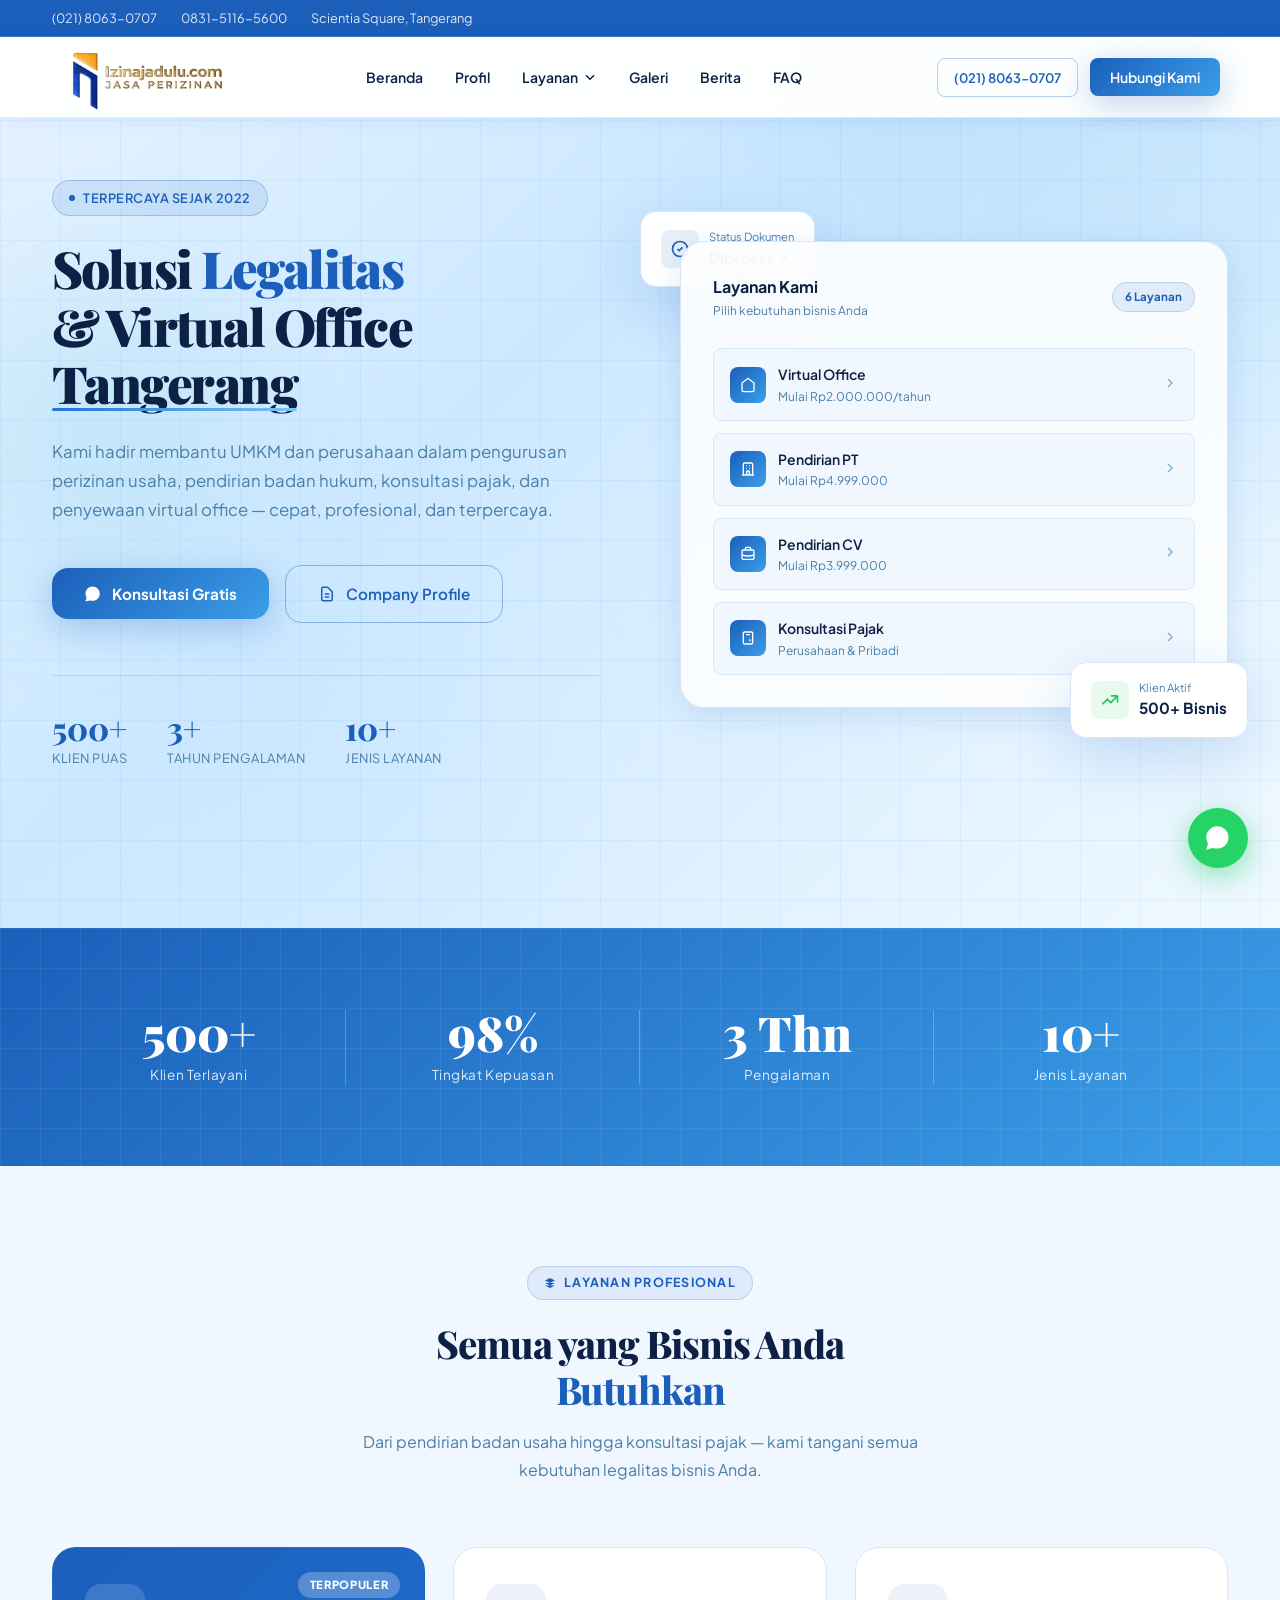
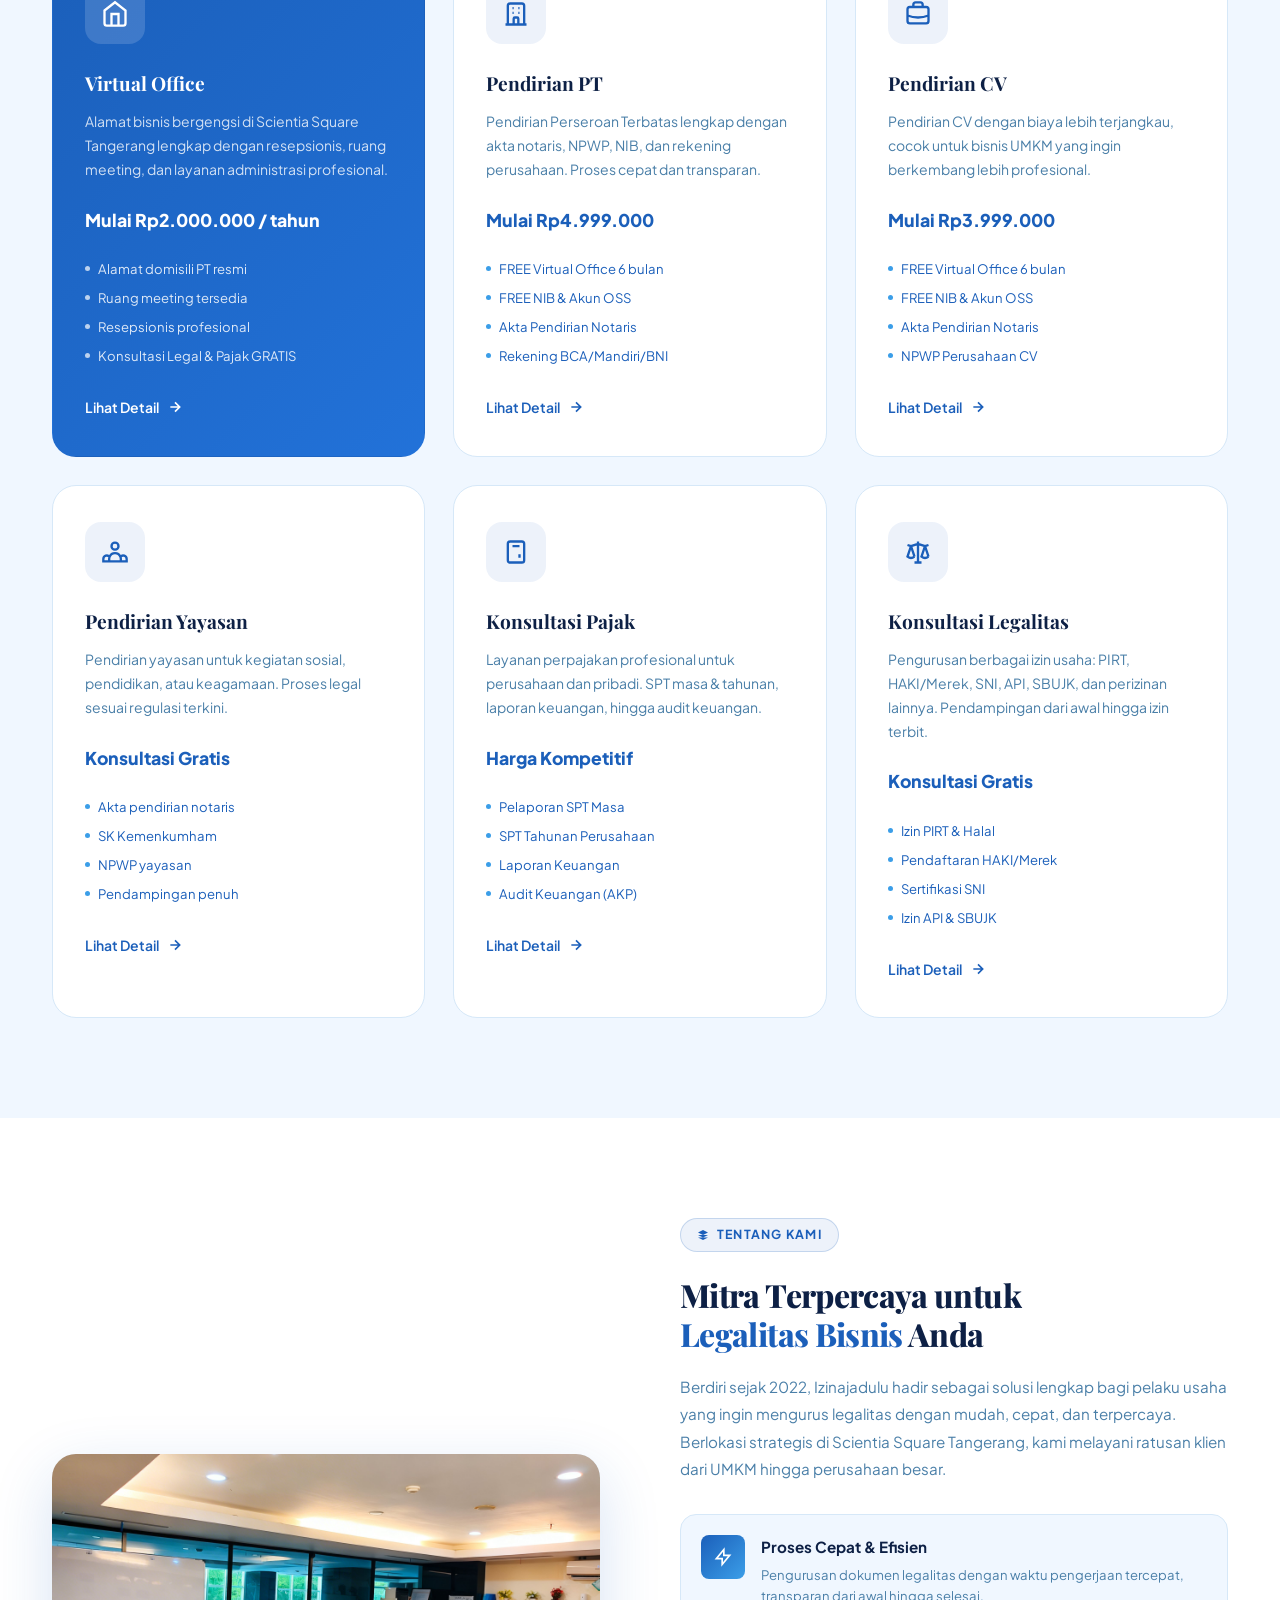
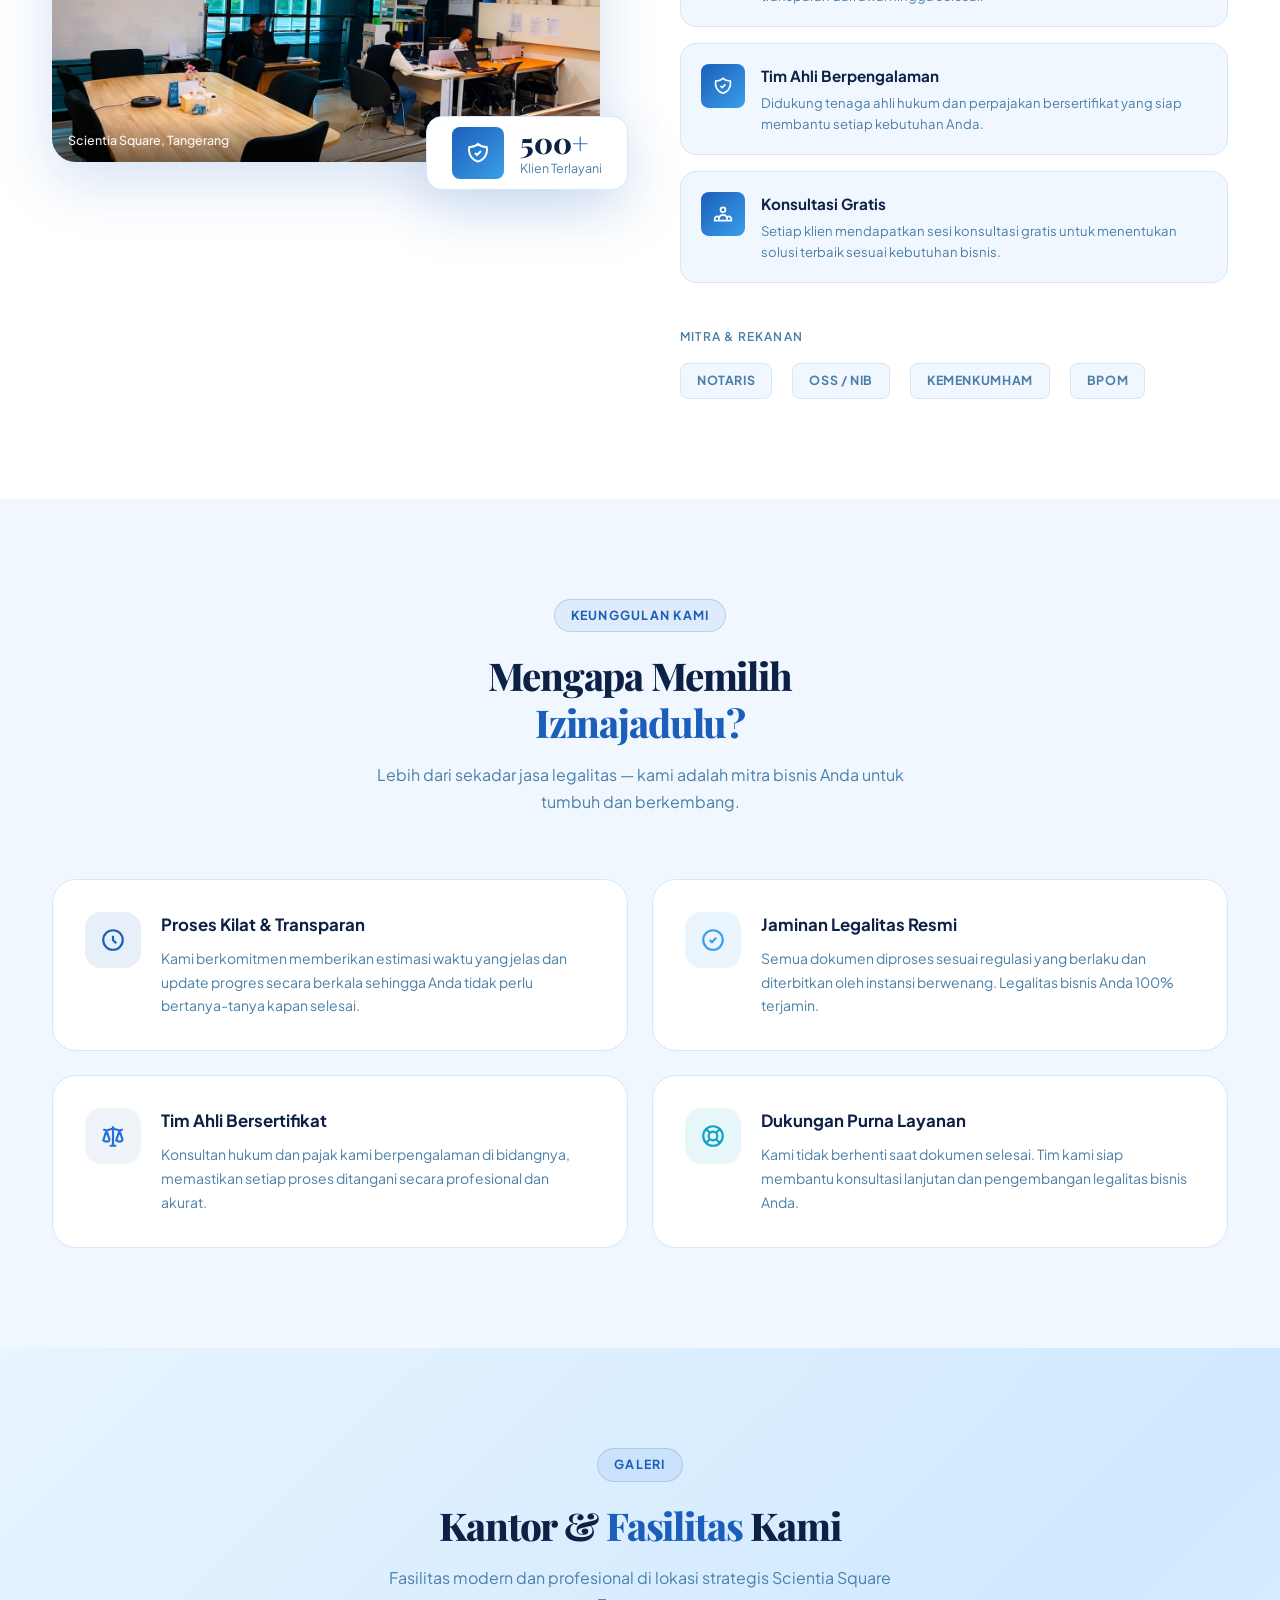
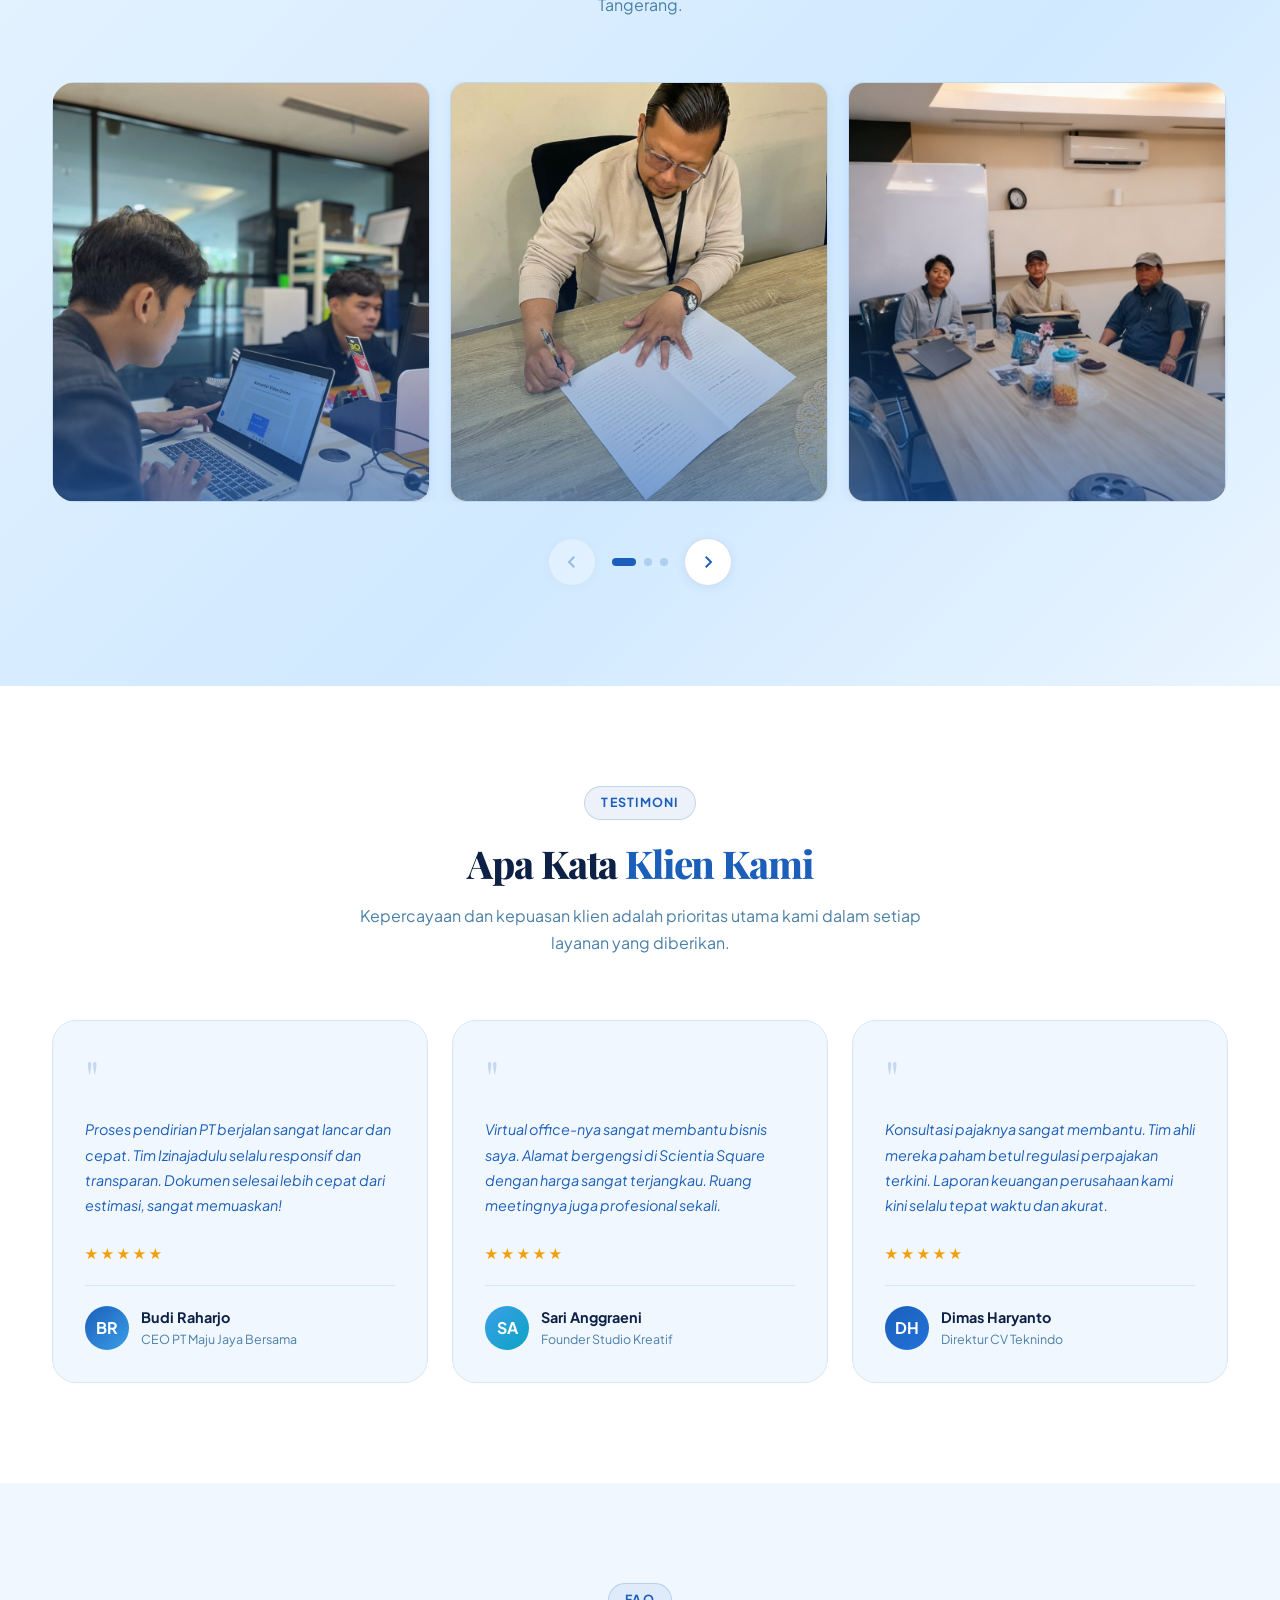
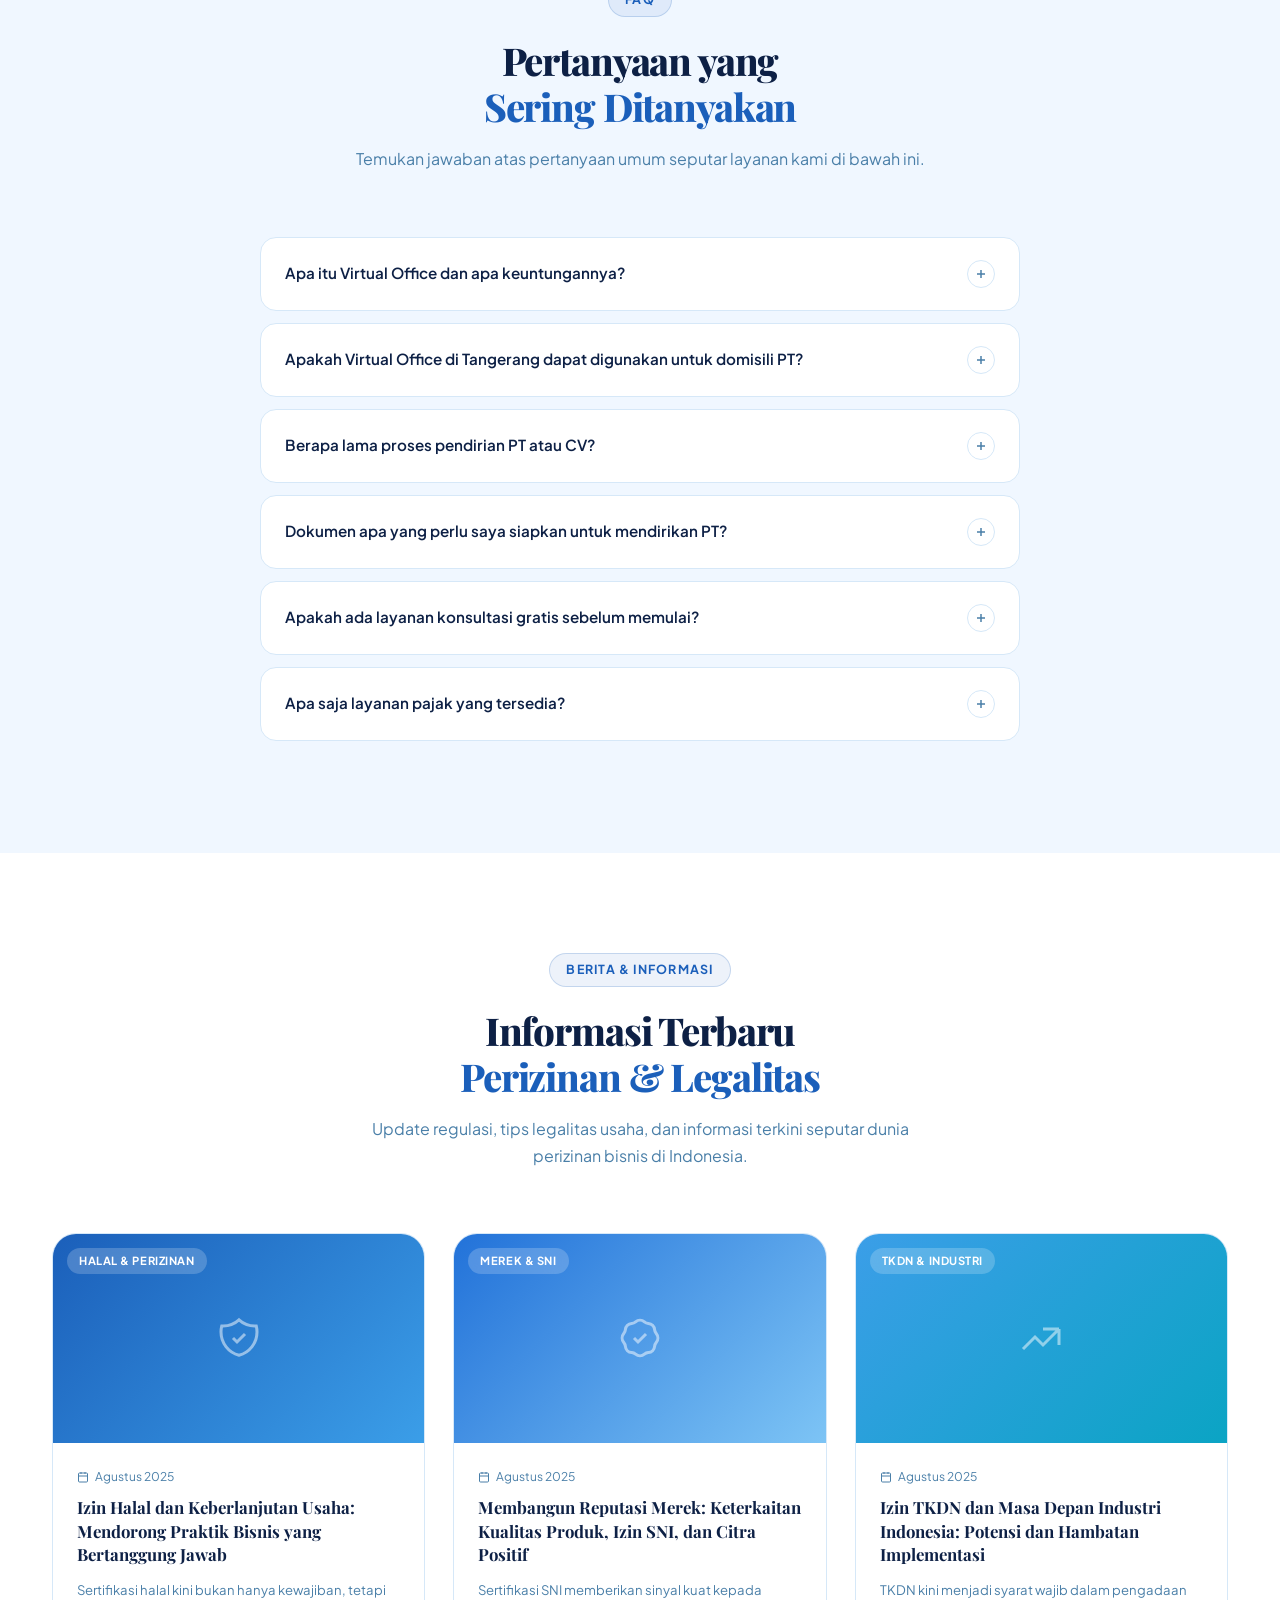
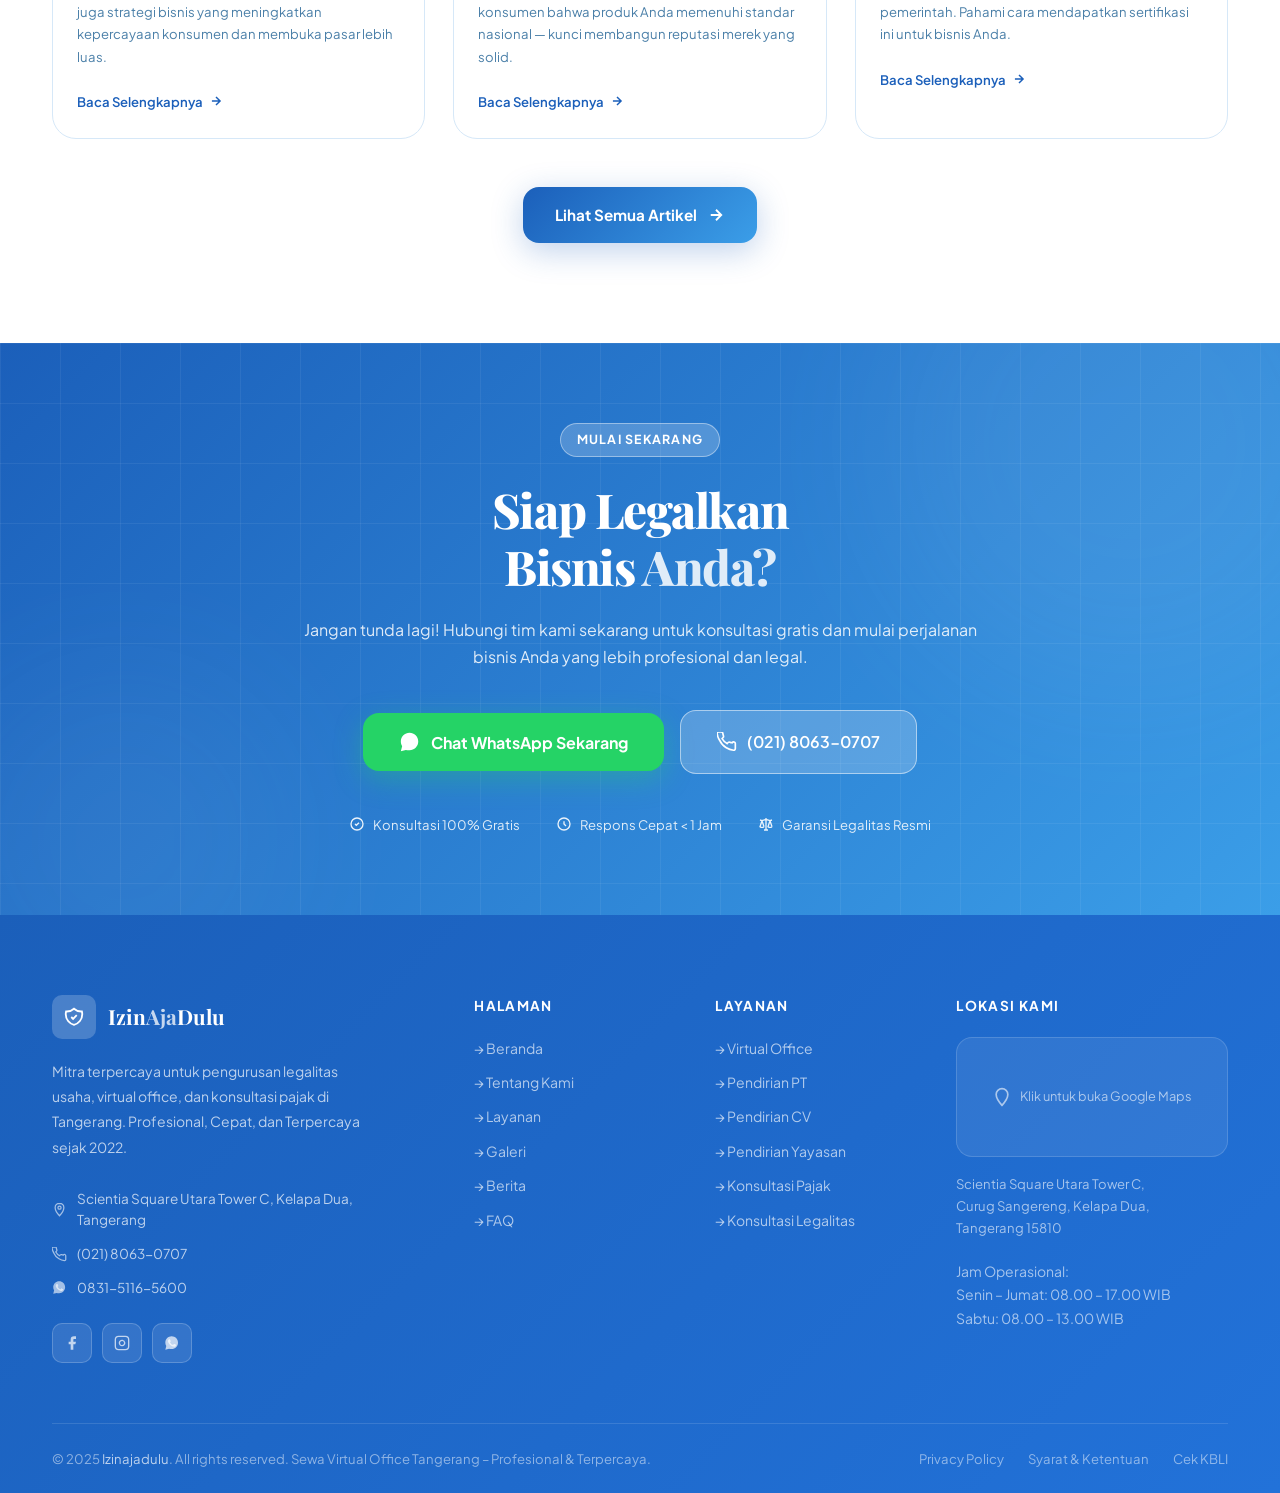
==== commit 8c68383f: "up" ====
--- a/index.html
+++ b/index.html
@@ -397,7 +397,7 @@
                             </svg>
                         </a>
                         <div class="nav-dropdown">
-                            <a href="layanan/virtual-office.html" class="dropdown-item">
+                            <a href="layanan/" class="dropdown-item">
                                 <div class="dropdown-icon"><svg width="16" height="16" fill="none" viewBox="0 0 24 24"
                                         stroke="white" stroke-width="2">
                                         <path d="M3 9l9-7 9 7v11a2 2 0 01-2 2H5a2 2 0 01-2-2z" />
@@ -405,7 +405,7 @@
                                 <div class="dropdown-text"><span class="dropdown-label">Virtual Office</span><span
                                         class="dropdown-desc">Mulai Rp2.000.000/tahun</span></div>
                             </a>
-                            <a href="layanan/pendirian-pt.html" class="dropdown-item">
+                            <a href="layanan/" class="dropdown-item">
                                 <div class="dropdown-icon"><svg width="16" height="16" fill="none" viewBox="0 0 24 24"
                                         stroke="white" stroke-width="2">
                                         <path
@@ -414,7 +414,7 @@
                                 <div class="dropdown-text"><span class="dropdown-label">Pendirian PT</span><span
                                         class="dropdown-desc">Mulai Rp4.999.000</span></div>
                             </a>
-                            <a href="layanan/pendirian-cv.html" class="dropdown-item">
+                            <a href="layanan/" class="dropdown-item">
                                 <div class="dropdown-icon"><svg width="16" height="16" fill="none" viewBox="0 0 24 24"
                                         stroke="white" stroke-width="2">
                                         <path
@@ -423,7 +423,7 @@
                                 <div class="dropdown-text"><span class="dropdown-label">Pendirian CV</span><span
                                         class="dropdown-desc">Mulai Rp3.999.000</span></div>
                             </a>
-                            <a href="layanan/pendirian-yayasan.html" class="dropdown-item">
+                            <a href="layanan/" class="dropdown-item">
                                 <div class="dropdown-icon"><svg width="16" height="16" fill="none" viewBox="0 0 24 24"
                                         stroke="white" stroke-width="2">
                                         <path
@@ -432,7 +432,7 @@
                                 <div class="dropdown-text"><span class="dropdown-label">Pendirian Yayasan</span><span
                                         class="dropdown-desc">Konsultasi Gratis</span></div>
                             </a>
-                            <a href="layanan/konsultasi-pajak.html" class="dropdown-item">
+                            <a href="layanan/" class="dropdown-item">
                                 <div class="dropdown-icon"><svg width="16" height="16" fill="none" viewBox="0 0 24 24"
                                         stroke="white" stroke-width="2">
                                         <path
@@ -441,7 +441,7 @@
                                 <div class="dropdown-text"><span class="dropdown-label">Konsultasi Pajak</span><span
                                         class="dropdown-desc">Perusahaan & Pribadi</span></div>
                             </a>
-                            <a href="layanan/konsultasi-legalitas.html" class="dropdown-item">
+                            <a href="layanan/" class="dropdown-item">
                                 <div class="dropdown-icon"><svg width="16" height="16" fill="none" viewBox="0 0 24 24"
                                         stroke="white" stroke-width="2">
                                         <path
@@ -583,7 +583,7 @@
                             <div class="hero-card-badge">6 Layanan</div>
                         </div>
                         <div class="service-list">
-                            <a href="layanan/virtual-office.html" class="service-item">
+                            <a href="layanan/" class="service-item">
                                 <div class="service-item-left">
                                     <div class="service-item-icon"><svg width="16" height="16" fill="none"
                                             viewBox="0 0 24 24" stroke="white" stroke-width="2">
@@ -599,7 +599,7 @@
                                         <path d="M9 18l6-6-6-6" />
                                     </svg></div>
                             </a>
-                            <a href="layanan/pendirian-pt.html" class="service-item">
+                            <a href="layanan/" class="service-item">
                                 <div class="service-item-left">
                                     <div class="service-item-icon"><svg width="16" height="16" fill="none"
                                             viewBox="0 0 24 24" stroke="white" stroke-width="2">
@@ -616,7 +616,7 @@
                                         <path d="M9 18l6-6-6-6" />
                                     </svg></div>
                             </a>
-                            <a href="layanan/pendirian-cv.html" class="service-item">
+                            <a href="layanan/" class="service-item">
                                 <div class="service-item-left">
                                     <div class="service-item-icon"><svg width="16" height="16" fill="none"
                                             viewBox="0 0 24 24" stroke="white" stroke-width="2">
@@ -633,7 +633,7 @@
                                         <path d="M9 18l6-6-6-6" />
                                     </svg></div>
                             </a>
-                            <a href="layanan/konsultasi-pajak.html" class="service-item">
+                            <a href="layanan/" class="service-item">
                                 <div class="service-item-left">
                                     <div class="service-item-icon"><svg width="16" height="16" fill="none"
                                             viewBox="0 0 24 24" stroke="white" stroke-width="2">
@@ -860,7 +860,7 @@
             <div class="about-grid">
                 <div class="about-visual reveal">
                     <div class="about-img-main">
-                        <img src="/img/kantor1.jpeg" alt="Kantor Izinajadulu – Scientia Square Tangerang">
+                        <img src="/img/utama.jpeg" alt="Kantor Izinajadulu – Scientia Square Tangerang">
                         <div class="about-img-overlay">
                             <p>Scientia Square, Tangerang</p>
                         </div>
@@ -1032,14 +1032,14 @@
                                 </div>
                             </div>
                         </div>
-                        <div class="carousel-slide">
+                        <!-- <div class="carousel-slide">
                             <img src="/img/kantor2.jpeg" alt="Ruang Konsultasi" loading="lazy">
                             <div class="carousel-slide-inner has-img">
                                 <div class="slide-content">
                                     <div class="slide-title"></div>
                                 </div>
                             </div>
-                        </div>
+                        </div> -->
                         <div class="carousel-slide">
                             <img src="/img/kantor3.jpeg" alt="Lokasi Strategis" loading="lazy">
                             <div class="carousel-slide-inner has-img">
@@ -1056,14 +1056,14 @@
                                 </div>
                             </div>
                         </div>
-                        <!-- <div class="carousel-slide">
+                        <div class="carousel-slide">
                             <img src="/img/kantor5.jpeg" alt="Area Tunggu Premium" loading="lazy">
                             <div class="carousel-slide-inner has-img">
                                 <div class="slide-content">
                                     <div class="slide-title"></div>
                                 </div>
                             </div>
-                        </div> -->
+                        </div>
                     </div>
                 </div>
                 <div class="carousel-controls">
--- a/css/style.css
+++ b/css/style.css
@@ -258,14 +258,14 @@
 }
 
 .nav-logo-icon {
-  height: 120px;
+  height: 170px;
   display: flex;
   align-items: center;
 }
 .nav-logo-icon img {
   height: 100%;
   width: auto;
-  max-width: 300px;
+  max-width: 305px;
   object-fit: contain;
   display: block;
   border-radius: 0;
@@ -1174,12 +1174,12 @@
   background: var(--white);
   border-radius: var(--radius-md);
   box-shadow: var(--shadow-lg);
-  padding: 20px 24px;
+  padding: 10px 25px;
   border: 1px solid var(--grey-light);
   display: flex;
   align-items: center;
   gap: 16px;
-  min-width: 220px;
+  min-width: 200px;
 }
 .about-accent-icon {
   width: 52px;
@@ -2326,7 +2326,7 @@
     display: none;
   }
   .nav-logo-icon {
-    height: 110px;
+    height: 120px;
   }
   .nav-logo-icon img {
     max-width: 280px;
@@ -2387,7 +2387,7 @@
     max-width: calc(100% - 56px);
   }
   .nav-logo-icon {
-    height: 110px;
+    height: 129px;
   }
   .nav-logo-icon img {
     height: 100%;
@@ -2477,7 +2477,7 @@
     overflow: visible;
   }
   .nav-logo-icon {
-    height: 100px;
+    height: 152px;
   }
   .nav-logo-icon img {
     max-width: 230px;
@@ -2504,7 +2504,7 @@
     overflow: visible;
   }
   .nav-logo-icon {
-    height: 85px;
+    height: 110px;
   }
   .nav-logo-icon img {
     max-width: 190px;
